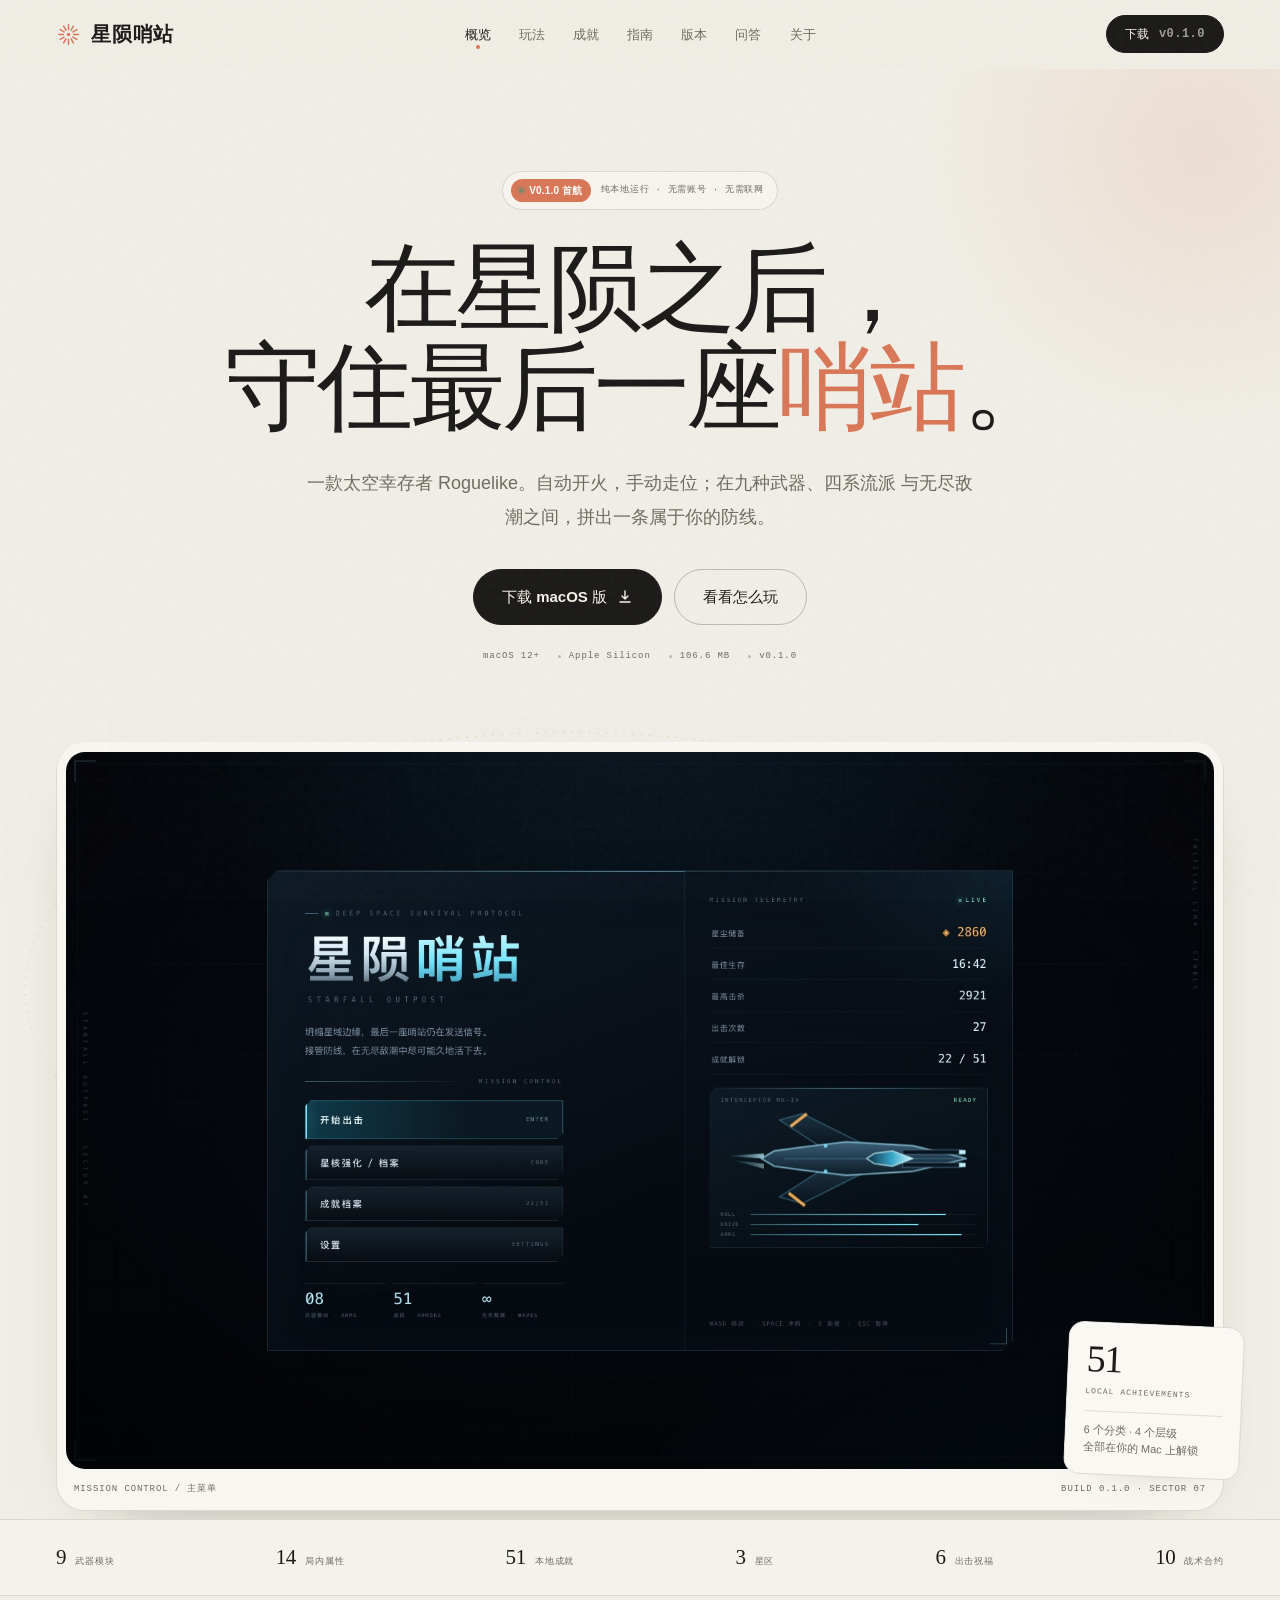
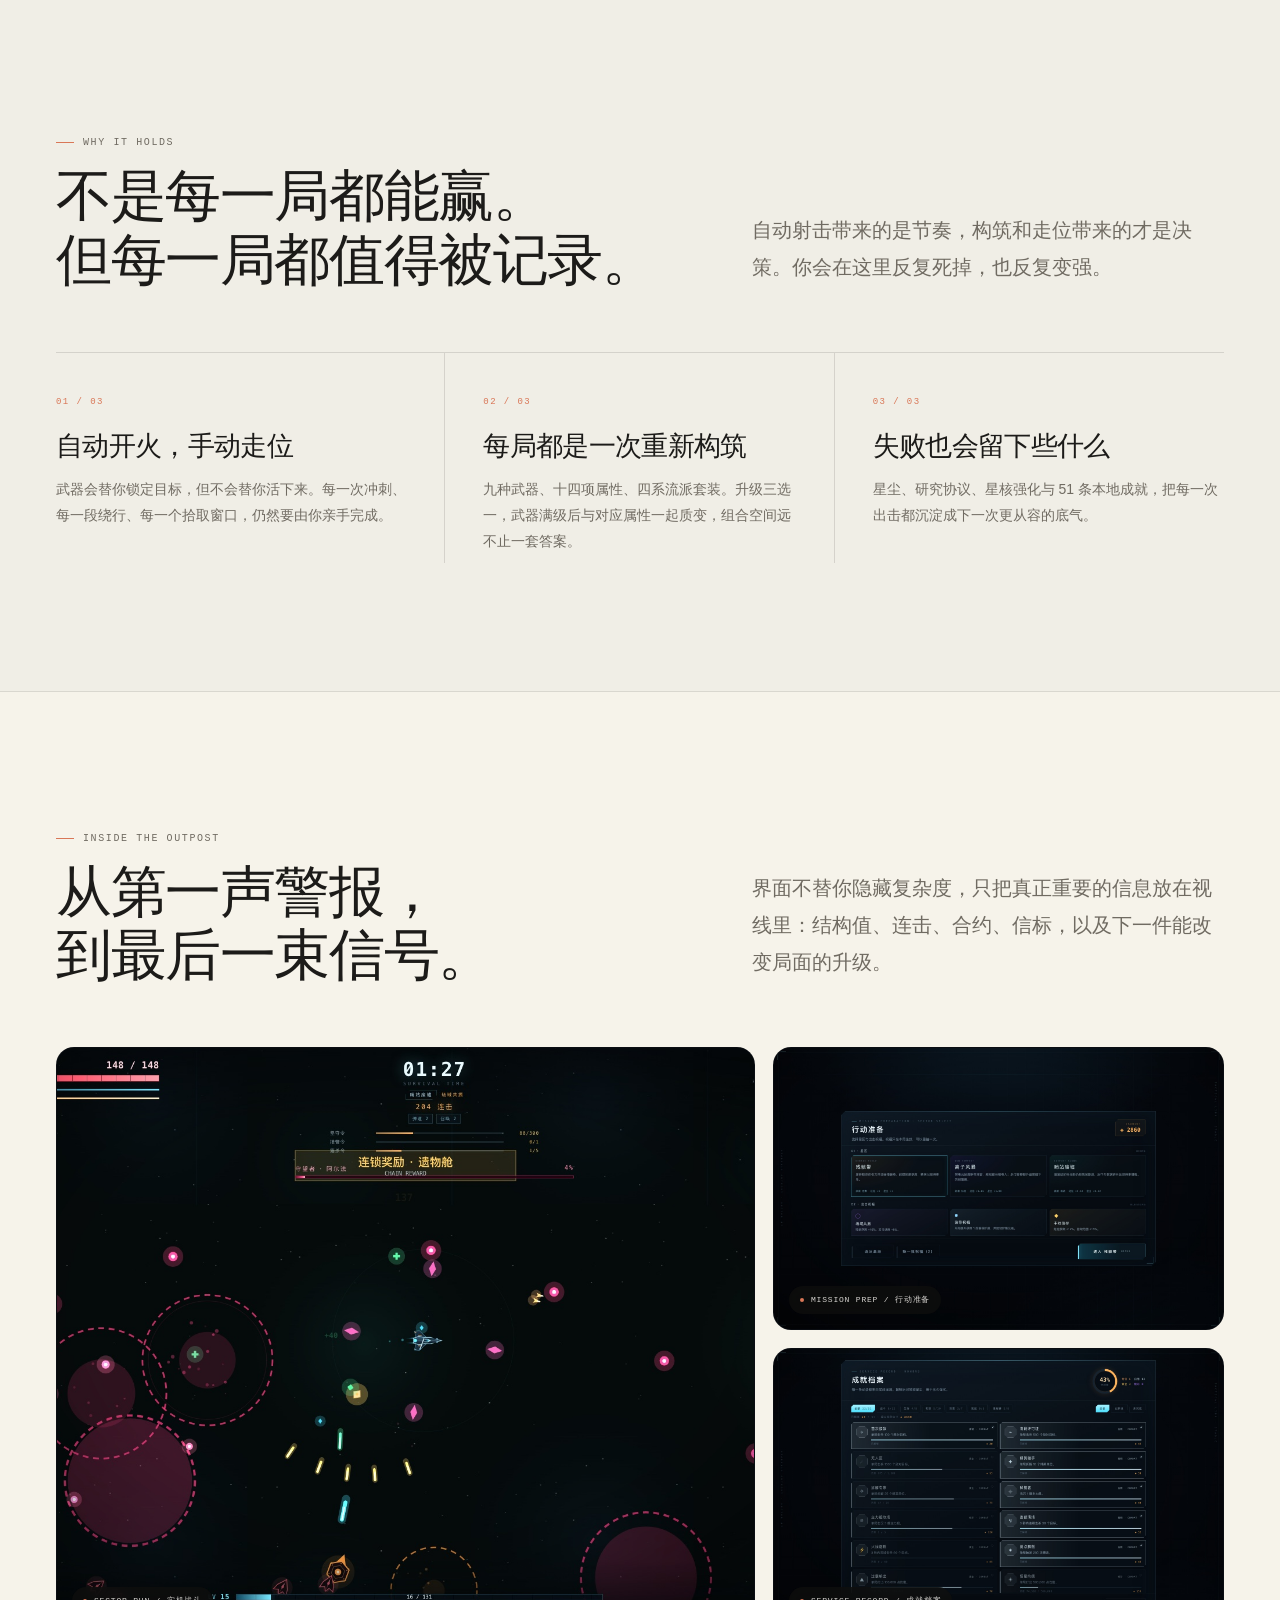
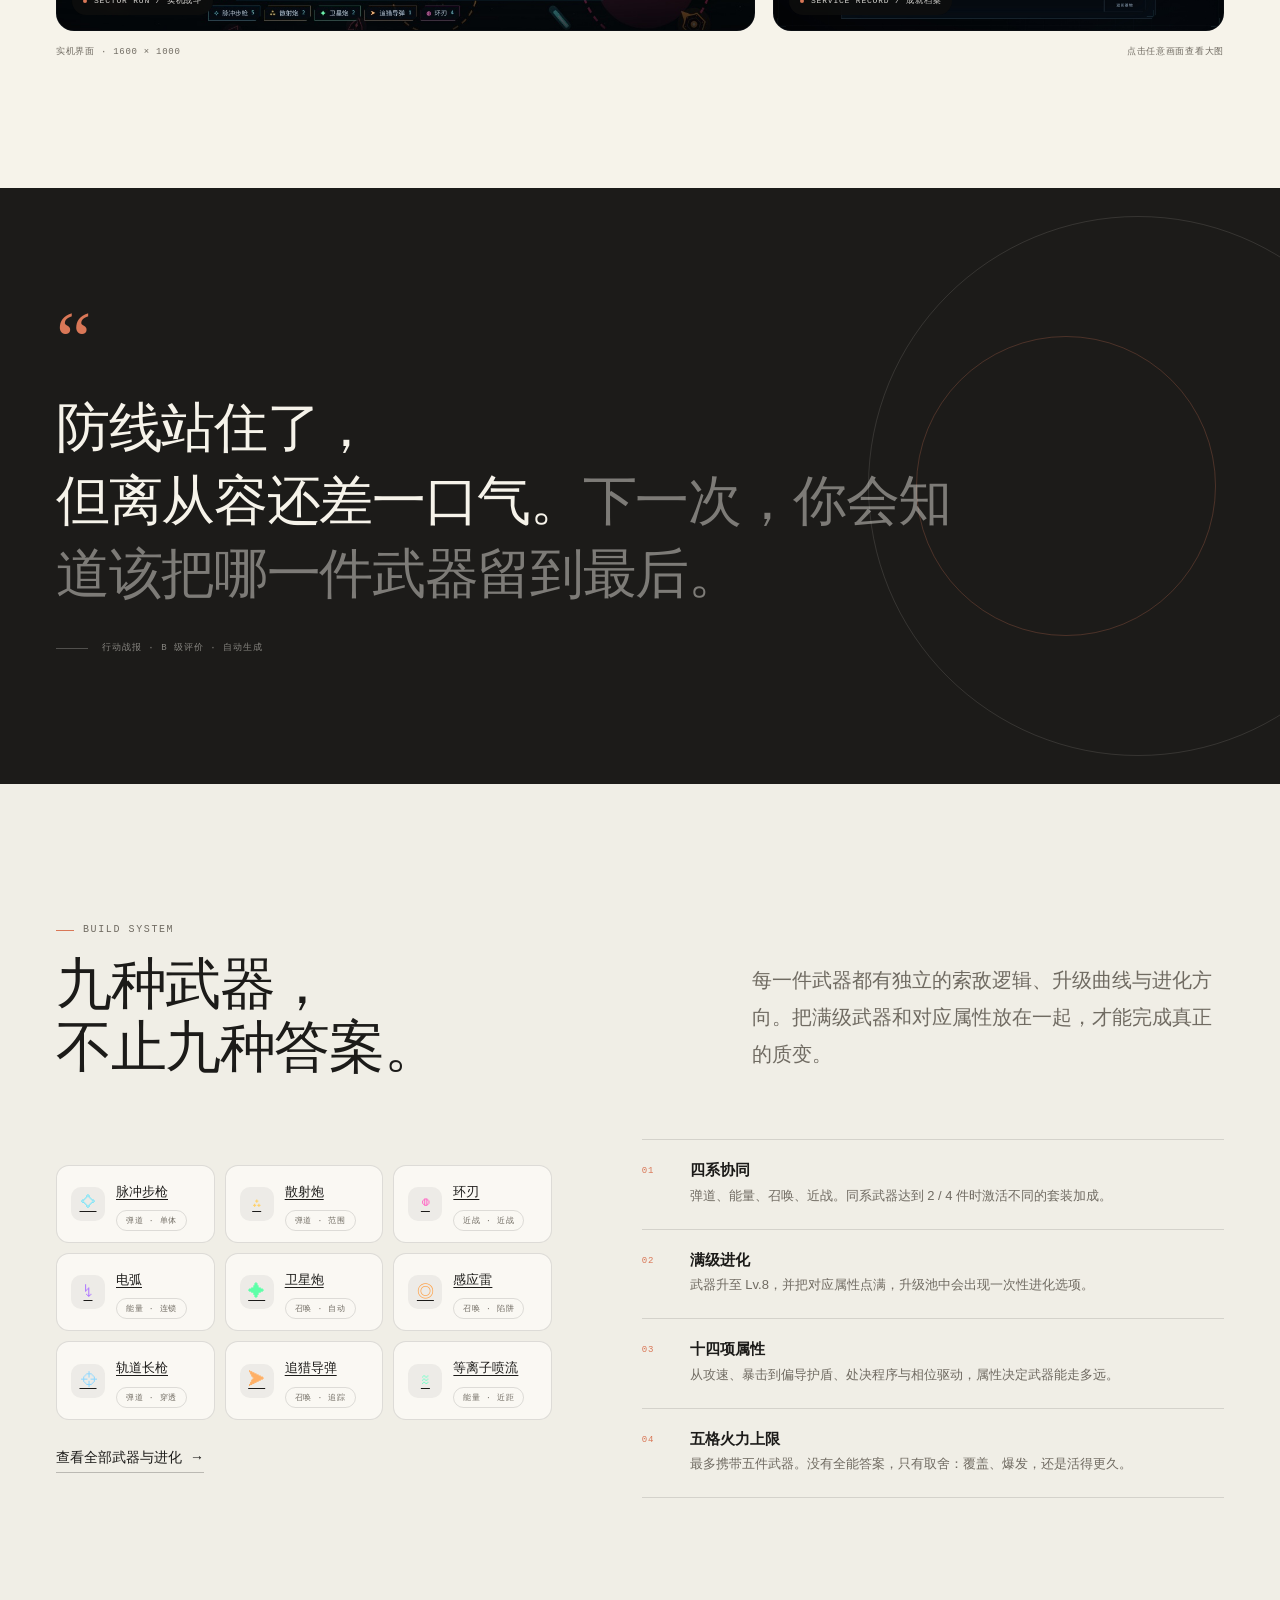
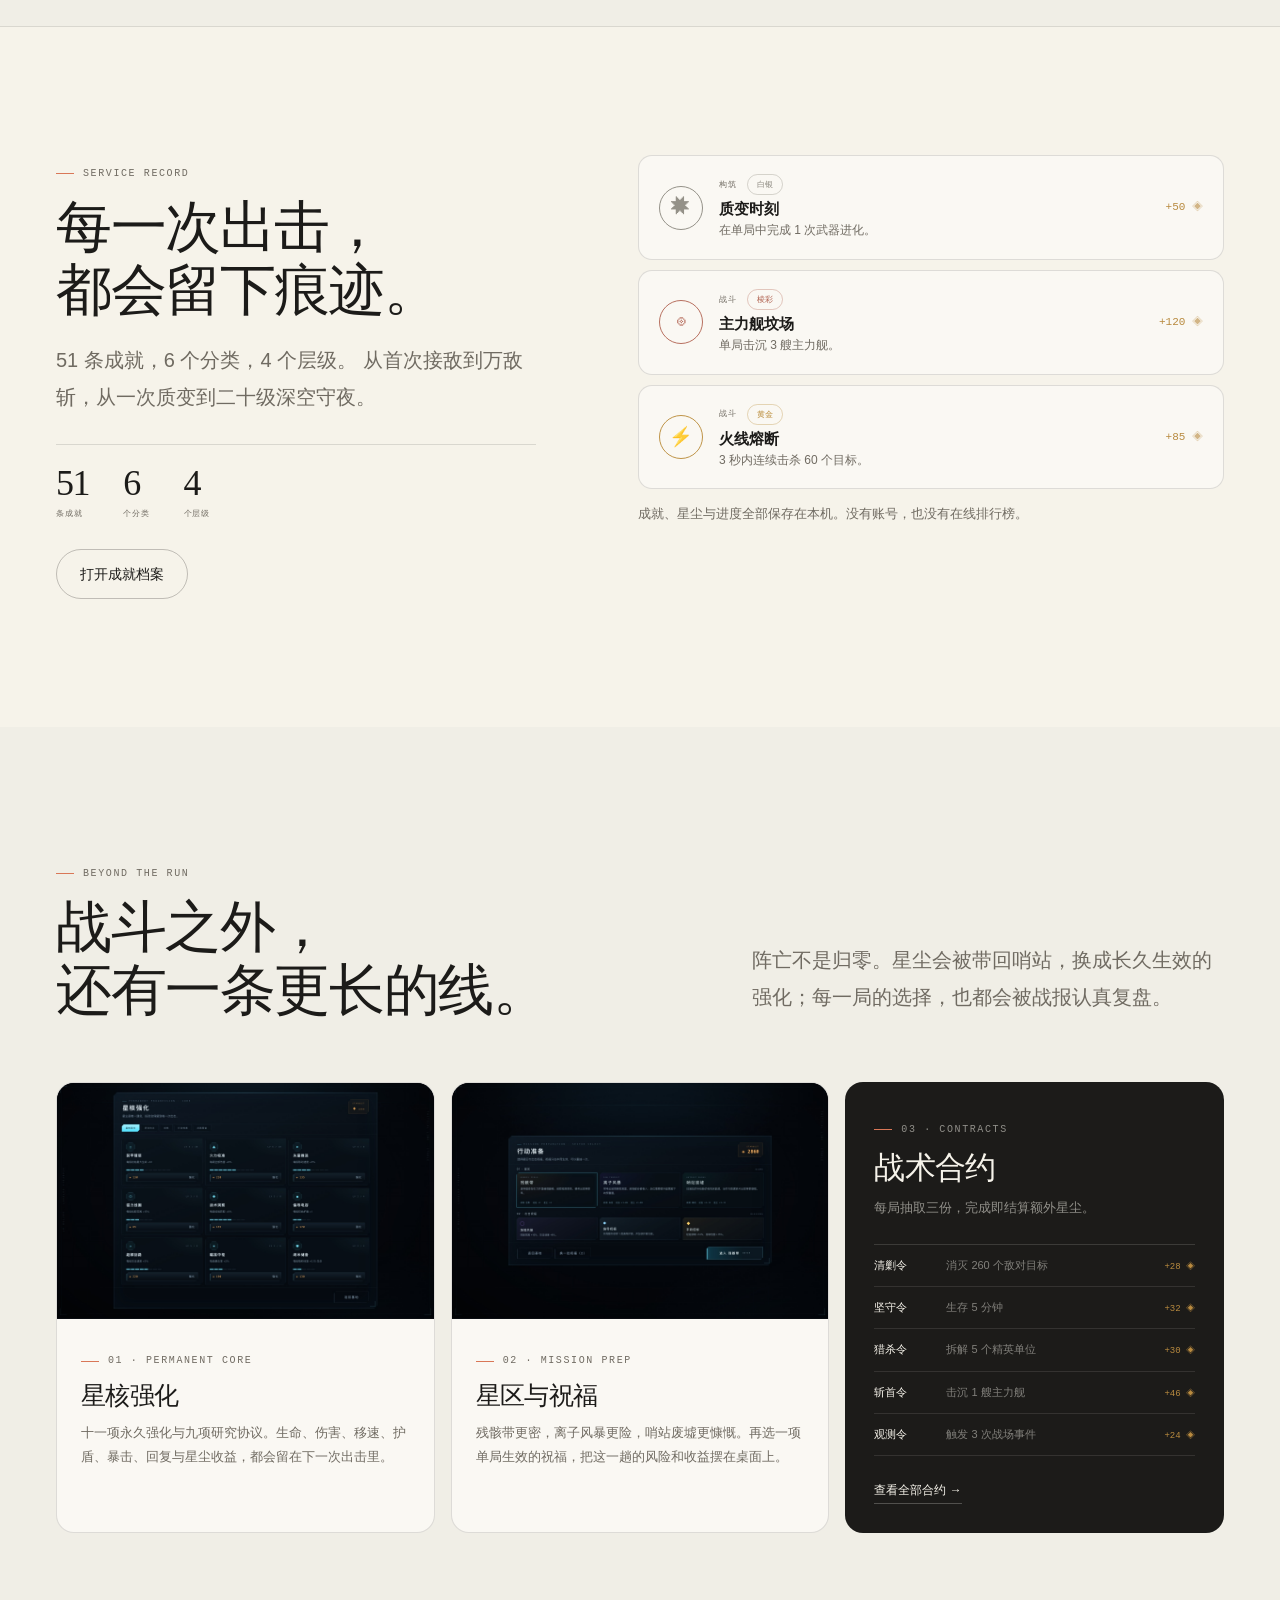
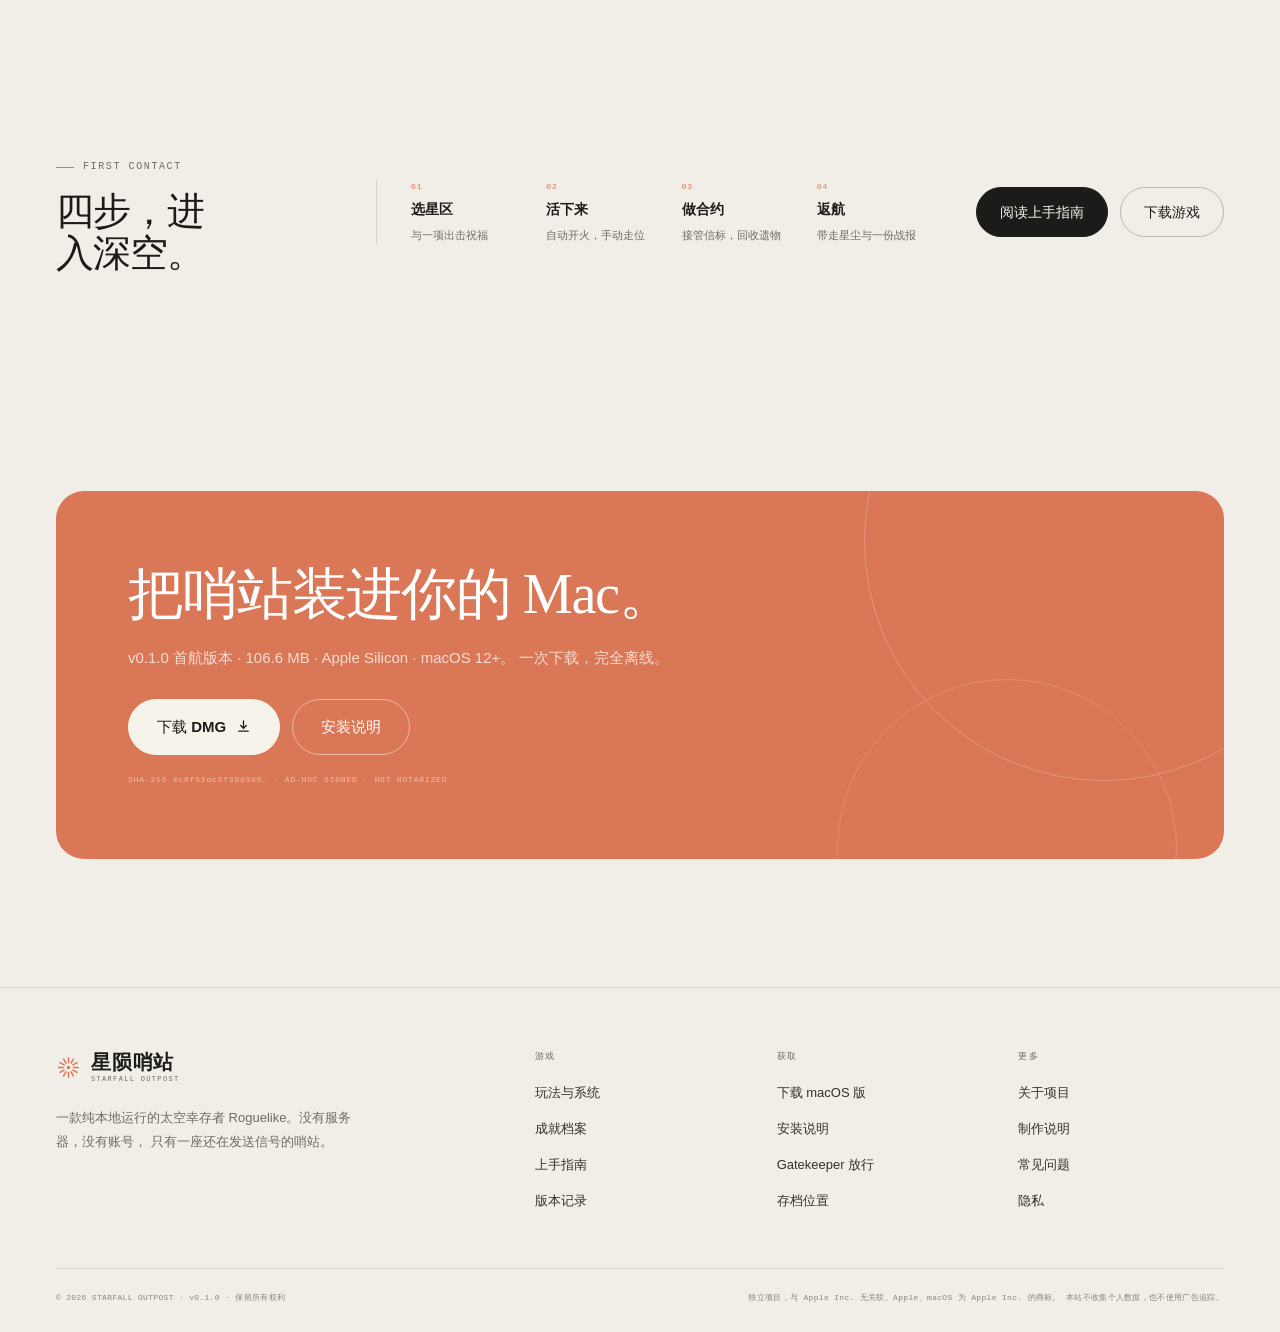
==== index.html @ a17a9070 "Deploy STARFALL OUTPOST site v0.1.0" ====
<!DOCTYPE html><html lang="zh-CN"> <head><meta charset="UTF-8"><meta name="viewport" content="width=device-width, initial-scale=1.0"><meta name="color-scheme" content="light"><meta name="theme-color" content="#f0eee6"><title>星陨哨站 · STARFALL OUTPOST</title><meta name="description" content="《星陨哨站》是一款纯本地运行的太空幸存者 Roguelike。自动开火、手动走位，在九种武器、四系流派与无尽敌潮之间，拼出一条属于你的防线。"><link rel="canonical" href="https://luckbubby2014.github.io/"><link rel="icon" type="image/svg+xml" href="/favicon.svg"><link rel="apple-touch-icon" href="/images/app-icon.png"><meta property="og:type" content="website"><meta property="og:site_name" content="星陨哨站"><meta property="og:locale" content="zh_CN"><meta property="og:title" content="星陨哨站 · STARFALL OUTPOST"><meta property="og:description" content="《星陨哨站》是一款纯本地运行的太空幸存者 Roguelike。自动开火、手动走位，在九种武器、四系流派与无尽敌潮之间，拼出一条属于你的防线。"><meta property="og:url" content="https://luckbubby2014.github.io/"><meta property="og:image" content="https://luckbubby2014.github.io/images/og.png"><meta property="og:image:width" content="1200"><meta property="og:image:height" content="630"><meta name="twitter:card" content="summary_large_image"><meta name="twitter:title" content="星陨哨站 · STARFALL OUTPOST"><meta name="twitter:description" content="《星陨哨站》是一款纯本地运行的太空幸存者 Roguelike。自动开火、手动走位，在九种武器、四系流派与无尽敌潮之间，拼出一条属于你的防线。"><meta name="twitter:image" content="https://luckbubby2014.github.io/images/og.png"><script type="application/ld+json">{"@context":"https://schema.org","@type":"VideoGame","name":"星陨哨站","alternateName":"STARFALL OUTPOST","description":"《星陨哨站》是一款纯本地运行的太空幸存者 Roguelike。自动开火、手动走位，在九种武器、四系流派与无尽敌潮之间，拼出一条属于你的防线。","genre":["Roguelike","Survivors-like","Shooter"],"gamePlatform":"macOS","operatingSystem":"macOS 12+","applicationCategory":"GameApplication","softwareVersion":"0.1.0","inLanguage":"zh-CN","offers":{"@type":"Offer","price":"0","priceCurrency":"CNY"},"publisher":{"@type":"Organization","name":"STARFALL OUTPOST"}}</script><link rel="stylesheet" href="/_astro/about.CJ0Wlrjl.css">
<link rel="stylesheet" href="/_astro/index.fDnCKFnm.css"></head> <body class> <a class="skip-link" href="#main">跳到主要内容</a> <header class="site-header" id="site-header"> <div class="wrap header-inner"> <a class="brand " href="/" aria-label="星陨哨站 · 首页"> <svg class="brand-mark" width="22" height="22" viewBox="0 0 32 32" fill="none" aria-hidden="true"> <g stroke="currentColor" stroke-width="1.9" stroke-linecap="round"> <line x1="16" y1="3.5" x2="16" y2="9.5" transform="rotate(0 16 16)"></line><line x1="16" y1="3.5" x2="16" y2="9.5" transform="rotate(30 16 16)"></line><line x1="16" y1="3.5" x2="16" y2="9.5" transform="rotate(60 16 16)"></line><line x1="16" y1="3.5" x2="16" y2="9.5" transform="rotate(90 16 16)"></line><line x1="16" y1="3.5" x2="16" y2="9.5" transform="rotate(120 16 16)"></line><line x1="16" y1="3.5" x2="16" y2="9.5" transform="rotate(150 16 16)"></line><line x1="16" y1="3.5" x2="16" y2="9.5" transform="rotate(180 16 16)"></line><line x1="16" y1="3.5" x2="16" y2="9.5" transform="rotate(210 16 16)"></line><line x1="16" y1="3.5" x2="16" y2="9.5" transform="rotate(240 16 16)"></line><line x1="16" y1="3.5" x2="16" y2="9.5" transform="rotate(270 16 16)"></line><line x1="16" y1="3.5" x2="16" y2="9.5" transform="rotate(300 16 16)"></line><line x1="16" y1="3.5" x2="16" y2="9.5" transform="rotate(330 16 16)"></line> </g> <circle cx="16" cy="16" r="2.2" fill="currentColor"></circle> </svg> <span class="brand-word"> <span class="brand-cn">星陨哨站</span>  </span> </a> <nav class="site-nav" aria-label="主导航"> <a href="/" aria-current="page"> 概览 </a><a href="/features"> 玩法 </a><a href="/achievements"> 成就 </a><a href="/guide"> 指南 </a><a href="/changelog"> 版本 </a><a href="/faq"> 问答 </a><a href="/about"> 关于 </a> </nav> <div class="header-actions"> <a class="btn btn--sm" href="/download">
下载 <span class="mono" style="opacity:.6">v0.1.0</span> </a> <button class="nav-toggle" type="button" aria-expanded="false" aria-controls="mobile-nav" aria-label="打开菜单"> <span></span> </button> </div> </div> </header> <div class="mobile-nav" id="mobile-nav"> <a href="/" aria-current="page"> 概览 <span>01</span> </a><a href="/features"> 玩法 <span>02</span> </a><a href="/achievements"> 成就 <span>03</span> </a><a href="/guide"> 指南 <span>04</span> </a><a href="/changelog"> 版本 <span>05</span> </a><a href="/faq"> 问答 <span>06</span> </a><a href="/about"> 关于 <span>07</span> </a><a href="/download"> 下载 <span>08</span> </a> <a class="btn" href="/download">下载 macOS 版 · 106.6 MB</a> </div> <main id="main">  <section class="hero" data-astro-cid-j7pv25f6> <div class="wrap" data-astro-cid-j7pv25f6> <div class="hero-copy" data-astro-cid-j7pv25f6> <div class="hero-badge" data-astro-cid-j7pv25f6> <span class="pill" data-astro-cid-j7pv25f6><span class="dot" data-astro-cid-j7pv25f6></span>V0.1.0 首航</span> <span data-astro-cid-j7pv25f6>纯本地运行 · 无需账号 · 无需联网</span> </div> <h1 data-astro-cid-j7pv25f6> <span class="line" data-astro-cid-j7pv25f6>在星陨之后，</span> <span class="line" data-astro-cid-j7pv25f6>守住最后一座<em data-astro-cid-j7pv25f6>哨站</em>。</span> </h1> <p class="hero-sub" data-astro-cid-j7pv25f6>
一款太空幸存者 Roguelike。自动开火，手动走位；在九种武器、四系流派
          与无尽敌潮之间，拼出一条属于你的防线。
</p> <div class="hero-actions" data-astro-cid-j7pv25f6> <a class="btn btn--lg" href="https://github.com/luckbubby2014/luckbubby2014.github.io/releases/download/v0.1.0/starfall-outpost-0.1.0-arm64.dmg" download="星陨哨站-0.1.0-arm64.dmg" data-astro-cid-j7pv25f6>
下载 macOS 版
<svg width="16" height="16" viewBox="0 0 16 16" fill="none" aria-hidden="true" data-astro-cid-j7pv25f6> <path d="M8 2v8m0 0 3-3m-3 3L5 7M3 13h10" stroke="currentColor" stroke-width="1.4" stroke-linecap="round" stroke-linejoin="round" data-astro-cid-j7pv25f6></path> </svg> </a> <a class="btn btn--ghost btn--lg" href="/features" data-astro-cid-j7pv25f6>看看怎么玩</a> </div> <div class="hero-meta" data-astro-cid-j7pv25f6> <span data-astro-cid-j7pv25f6>macOS 12+</span> <span data-astro-cid-j7pv25f6>Apple Silicon</span> <span data-astro-cid-j7pv25f6>106.6 MB</span> <span data-astro-cid-j7pv25f6>v0.1.0</span> </div> </div> <div class="hero-visual" data-astro-cid-j7pv25f6> <svg class="hero-orbit" viewBox="0 0 1200 620" fill="none" aria-hidden="true" data-astro-cid-j7pv25f6> <ellipse cx="600" cy="310" rx="560" ry="265" stroke="currentColor" stroke-width="0.8" stroke-dasharray="2 7" data-astro-cid-j7pv25f6></ellipse> <ellipse cx="600" cy="310" rx="430" ry="195" stroke="currentColor" stroke-width="0.7" opacity=".65" data-astro-cid-j7pv25f6></ellipse> <circle cx="600" cy="310" r="3" fill="currentColor" data-astro-cid-j7pv25f6></circle> <circle cx="160" cy="310" r="4" fill="currentColor" data-astro-cid-j7pv25f6></circle> <circle cx="1025" cy="170" r="2.5" fill="currentColor" data-astro-cid-j7pv25f6></circle> </svg> <figure class="hero-shot" data-astro-cid-j7pv25f6> <img src="/images/menu.jpg" width="1600" height="1000" alt="《星陨哨站》主菜单：深空中的任务控制台、战舰与作战遥测" fetchpriority="high" data-astro-cid-j7pv25f6> <figcaption data-astro-cid-j7pv25f6> <span data-astro-cid-j7pv25f6>MISSION CONTROL / 主菜单</span> <span data-astro-cid-j7pv25f6>BUILD 0.1.0 · SECTOR 07</span> </figcaption> </figure> <aside class="hero-float" aria-label="成就统计" data-astro-cid-j7pv25f6> <div class="num" data-astro-cid-j7pv25f6>51</div> <div class="label" data-astro-cid-j7pv25f6>LOCAL ACHIEVEMENTS</div> <div class="rule" data-astro-cid-j7pv25f6></div> <div class="tiny" data-astro-cid-j7pv25f6>6 个分类 · 4 个层级<br data-astro-cid-j7pv25f6>全部在你的 Mac 上解锁</div> </aside> </div> </div> </section> <div class="ticker" aria-label="内容概览" data-astro-cid-j7pv25f6> <div class="wrap ticker-inner" data-astro-cid-j7pv25f6> <span class="ticker-item" data-astro-cid-j7pv25f6><b data-astro-cid-j7pv25f6>9</b> 武器模块</span> <span class="ticker-item" data-astro-cid-j7pv25f6><b data-astro-cid-j7pv25f6>14</b> 局内属性</span> <span class="ticker-item" data-astro-cid-j7pv25f6><b data-astro-cid-j7pv25f6>51</b> 本地成就</span> <span class="ticker-item" data-astro-cid-j7pv25f6><b data-astro-cid-j7pv25f6>3</b> 星区</span> <span class="ticker-item" data-astro-cid-j7pv25f6><b data-astro-cid-j7pv25f6>6</b> 出击祝福</span> <span class="ticker-item" data-astro-cid-j7pv25f6><b data-astro-cid-j7pv25f6>10</b> 战术合约</span> </div> </div> <section class="section" data-astro-cid-j7pv25f6> <div class="wrap" data-astro-cid-j7pv25f6> <div class="section-head"> <div> <div class="eyebrow">WHY IT HOLDS</div> <h2>不是每一局都能赢。<br />但每一局都值得被记录。</h2> </div> <p class="lede">自动射击带来的是节奏，构筑和走位带来的才是决策。你会在这里反复死掉，也反复变强。</p> </div> <div class="pillar-grid" data-reveal data-astro-cid-j7pv25f6> <article class="pillar" data-astro-cid-j7pv25f6> <span class="n" data-astro-cid-j7pv25f6>01 / 03</span> <h3 data-astro-cid-j7pv25f6>自动开火，手动走位</h3> <p data-astro-cid-j7pv25f6>武器会替你锁定目标，但不会替你活下来。每一次冲刺、每一段绕行、每一个拾取窗口，仍然要由你亲手完成。</p> </article><article class="pillar" data-astro-cid-j7pv25f6> <span class="n" data-astro-cid-j7pv25f6>02 / 03</span> <h3 data-astro-cid-j7pv25f6>每局都是一次重新构筑</h3> <p data-astro-cid-j7pv25f6>九种武器、十四项属性、四系流派套装。升级三选一，武器满级后与对应属性一起质变，组合空间远不止一套答案。</p> </article><article class="pillar" data-astro-cid-j7pv25f6> <span class="n" data-astro-cid-j7pv25f6>03 / 03</span> <h3 data-astro-cid-j7pv25f6>失败也会留下些什么</h3> <p data-astro-cid-j7pv25f6>星尘、研究协议、星核强化与 51 条本地成就，把每一次出击都沉淀成下一次更从容的底气。</p> </article> </div> </div> </section> <section class="section section--paper-warm section--line" data-astro-cid-j7pv25f6> <div class="wrap" data-astro-cid-j7pv25f6> <div class="section-head"> <div> <div class="eyebrow">INSIDE THE OUTPOST</div> <h2>从第一声警报，<br />到最后一束信号。</h2> </div> <p class="lede">界面不替你隐藏复杂度，只把真正重要的信息放在视线里：结构值、连击、合约、信标，以及下一件能改变局面的升级。</p> </div> <div class="media-grid" data-astro-cid-j7pv25f6> <figure class="shot shot--main" data-lightbox data-astro-cid-j7pv25f6> <img src="/images/gameplay.jpg" width="1600" height="1000" alt="战斗中：玩家舰船在哨站废墟中穿行，周围布满敌群、弹道与预警圈" loading="lazy" data-astro-cid-j7pv25f6> <figcaption data-astro-cid-j7pv25f6>SECTOR RUN / 实机战斗</figcaption> </figure> <figure class="shot shot--small" data-lightbox data-astro-cid-j7pv25f6> <img src="/images/prep.jpg" width="1600" height="1000" alt="行动准备界面：选择星区与出击祝福" loading="lazy" data-astro-cid-j7pv25f6> <figcaption data-astro-cid-j7pv25f6>MISSION PREP / 行动准备</figcaption> </figure> <figure class="shot shot--small" data-lightbox data-astro-cid-j7pv25f6> <img src="/images/achievements.jpg" width="1600" height="1000" alt="成就档案界面：分类、层级、完成度与解锁进度" loading="lazy" data-astro-cid-j7pv25f6> <figcaption data-astro-cid-j7pv25f6>SERVICE RECORD / 成就档案</figcaption> </figure> </div> <div class="caption-row" data-astro-cid-j7pv25f6> <span data-astro-cid-j7pv25f6>实机界面 · 1600 × 1000</span> <span data-astro-cid-j7pv25f6>点击任意画面查看大图</span> </div> </div> </section> <section class="section quote-section section--ink" data-astro-cid-j7pv25f6> <div class="wrap" data-astro-cid-j7pv25f6> <div class="quote-mark" aria-hidden="true" data-astro-cid-j7pv25f6>“</div> <blockquote class="pullquote" data-astro-cid-j7pv25f6>
防线站住了，<br data-astro-cid-j7pv25f6>
但离从容还差一口气。<span class="muted" data-astro-cid-j7pv25f6>下一次，你会知道该把哪一件武器留到最后。</span> </blockquote> <div class="quote-source" data-astro-cid-j7pv25f6>行动战报 · B 级评价 · 自动生成</div> </div> </section> <section class="section" data-astro-cid-j7pv25f6> <div class="wrap" data-astro-cid-j7pv25f6> <div class="section-head"> <div> <div class="eyebrow">BUILD SYSTEM</div> <h2>九种武器，<br />不止九种答案。</h2> </div> <p class="lede">每一件武器都有独立的索敌逻辑、升级曲线与进化方向。把满级武器和对应属性放在一起，才能完成真正的质变。</p> </div> <div class="split" data-astro-cid-j7pv25f6> <div data-astro-cid-j7pv25f6> <div class="weapon-ribbon" data-reveal data-astro-cid-j7pv25f6> <a class="weapon-pill" href="/features#weapons" data-astro-cid-j7pv25f6> <span class="icon" style="color:#4de2ff" data-astro-cid-j7pv25f6>⟡</span> <span data-astro-cid-j7pv25f6> <span class="name" data-astro-cid-j7pv25f6>脉冲步枪</span><br data-astro-cid-j7pv25f6> <span class="tag" data-astro-cid-j7pv25f6>弹道 · 单体</span> </span> </a><a class="weapon-pill" href="/features#weapons" data-astro-cid-j7pv25f6> <span class="icon" style="color:#ffd166" data-astro-cid-j7pv25f6>⁂</span> <span data-astro-cid-j7pv25f6> <span class="name" data-astro-cid-j7pv25f6>散射炮</span><br data-astro-cid-j7pv25f6> <span class="tag" data-astro-cid-j7pv25f6>弹道 · 范围</span> </span> </a><a class="weapon-pill" href="/features#weapons" data-astro-cid-j7pv25f6> <span class="icon" style="color:#ff6ec7" data-astro-cid-j7pv25f6>◍</span> <span data-astro-cid-j7pv25f6> <span class="name" data-astro-cid-j7pv25f6>环刃</span><br data-astro-cid-j7pv25f6> <span class="tag" data-astro-cid-j7pv25f6>近战 · 近战</span> </span> </a><a class="weapon-pill" href="/features#weapons" data-astro-cid-j7pv25f6> <span class="icon" style="color:#b07cff" data-astro-cid-j7pv25f6>↯</span> <span data-astro-cid-j7pv25f6> <span class="name" data-astro-cid-j7pv25f6>电弧</span><br data-astro-cid-j7pv25f6> <span class="tag" data-astro-cid-j7pv25f6>能量 · 连锁</span> </span> </a><a class="weapon-pill" href="/features#weapons" data-astro-cid-j7pv25f6> <span class="icon" style="color:#5dffa8" data-astro-cid-j7pv25f6>✦</span> <span data-astro-cid-j7pv25f6> <span class="name" data-astro-cid-j7pv25f6>卫星炮</span><br data-astro-cid-j7pv25f6> <span class="tag" data-astro-cid-j7pv25f6>召唤 · 自动</span> </span> </a><a class="weapon-pill" href="/features#weapons" data-astro-cid-j7pv25f6> <span class="icon" style="color:#ff9f43" data-astro-cid-j7pv25f6>◎</span> <span data-astro-cid-j7pv25f6> <span class="name" data-astro-cid-j7pv25f6>感应雷</span><br data-astro-cid-j7pv25f6> <span class="tag" data-astro-cid-j7pv25f6>召唤 · 陷阱</span> </span> </a><a class="weapon-pill" href="/features#weapons" data-astro-cid-j7pv25f6> <span class="icon" style="color:#8fd8ff" data-astro-cid-j7pv25f6>⌖</span> <span data-astro-cid-j7pv25f6> <span class="name" data-astro-cid-j7pv25f6>轨道长枪</span><br data-astro-cid-j7pv25f6> <span class="tag" data-astro-cid-j7pv25f6>弹道 · 穿透</span> </span> </a><a class="weapon-pill" href="/features#weapons" data-astro-cid-j7pv25f6> <span class="icon" style="color:#ffb066" data-astro-cid-j7pv25f6>➤</span> <span data-astro-cid-j7pv25f6> <span class="name" data-astro-cid-j7pv25f6>追猎导弹</span><br data-astro-cid-j7pv25f6> <span class="tag" data-astro-cid-j7pv25f6>召唤 · 追踪</span> </span> </a><a class="weapon-pill" href="/features#weapons" data-astro-cid-j7pv25f6> <span class="icon" style="color:#7cffcb" data-astro-cid-j7pv25f6>≋</span> <span data-astro-cid-j7pv25f6> <span class="name" data-astro-cid-j7pv25f6>等离子喷流</span><br data-astro-cid-j7pv25f6> <span class="tag" data-astro-cid-j7pv25f6>能量 · 近距</span> </span> </a> </div> <div class="btn-row" style="margin-top:26px" data-astro-cid-j7pv25f6> <a class="text-link" href="/features#weapons" data-astro-cid-j7pv25f6>
查看全部武器与进化
<span class="arrow" data-astro-cid-j7pv25f6>→</span> </a> </div> </div> <div data-astro-cid-j7pv25f6> <ul class="feature-list" data-astro-cid-j7pv25f6> <li data-astro-cid-j7pv25f6> <span class="num" data-astro-cid-j7pv25f6>01</span> <div data-astro-cid-j7pv25f6> <h3 data-astro-cid-j7pv25f6>四系协同</h3> <p data-astro-cid-j7pv25f6>弹道、能量、召唤、近战。同系武器达到 2 / 4 件时激活不同的套装加成。</p> </div> </li> <li data-astro-cid-j7pv25f6> <span class="num" data-astro-cid-j7pv25f6>02</span> <div data-astro-cid-j7pv25f6> <h3 data-astro-cid-j7pv25f6>满级进化</h3> <p data-astro-cid-j7pv25f6>武器升至 Lv.8，并把对应属性点满，升级池中会出现一次性进化选项。</p> </div> </li> <li data-astro-cid-j7pv25f6> <span class="num" data-astro-cid-j7pv25f6>03</span> <div data-astro-cid-j7pv25f6> <h3 data-astro-cid-j7pv25f6>十四项属性</h3> <p data-astro-cid-j7pv25f6>从攻速、暴击到偏导护盾、处决程序与相位驱动，属性决定武器能走多远。</p> </div> </li> <li data-astro-cid-j7pv25f6> <span class="num" data-astro-cid-j7pv25f6>04</span> <div data-astro-cid-j7pv25f6> <h3 data-astro-cid-j7pv25f6>五格火力上限</h3> <p data-astro-cid-j7pv25f6>最多携带五件武器。没有全能答案，只有取舍：覆盖、爆发，还是活得更久。</p> </div> </li> </ul> </div> </div> </div> </section> <section class="section section--paper-warm section--line" data-astro-cid-j7pv25f6> <div class="wrap" data-astro-cid-j7pv25f6> <div class="achievement-layout" data-astro-cid-j7pv25f6> <div data-reveal data-astro-cid-j7pv25f6> <div class="eyebrow" data-astro-cid-j7pv25f6>SERVICE RECORD</div> <h2 style="margin-top:14px" data-astro-cid-j7pv25f6>每一次出击，<br data-astro-cid-j7pv25f6>都会留下痕迹。</h2> <p class="lede" style="margin-top:20px" data-astro-cid-j7pv25f6> 51 条成就，6 个分类，4 个层级。
            从首次接敌到万敌斩，从一次质变到二十级深空守夜。
</p> <div class="ach-count-row" data-astro-cid-j7pv25f6> <div data-astro-cid-j7pv25f6><b data-astro-cid-j7pv25f6>51</b><span data-astro-cid-j7pv25f6>条成就</span></div> <div data-astro-cid-j7pv25f6><b data-astro-cid-j7pv25f6>6</b><span data-astro-cid-j7pv25f6>个分类</span></div> <div data-astro-cid-j7pv25f6><b data-astro-cid-j7pv25f6>4</b><span data-astro-cid-j7pv25f6>个层级</span></div> </div> <div class="btn-row" style="margin-top:28px" data-astro-cid-j7pv25f6> <a class="btn btn--ghost" href="/achievements" data-astro-cid-j7pv25f6>打开成就档案</a> </div> </div> <div class="ach-spotlight" data-reveal data-astro-cid-j7pv25f6> <article class="ach-mini" data-astro-cid-j7pv25f6> <div class="ach-mini-icon" style="color:#89867d" data-astro-cid-j7pv25f6>✸</div> <div class="ach-mini-body" data-astro-cid-j7pv25f6> <div class="ach-mini-top" data-astro-cid-j7pv25f6> <span class="mono" data-astro-cid-j7pv25f6>构筑</span> <span class="tag" style="color:#89867d;border-color:#89867d55" data-astro-cid-j7pv25f6> 白银 </span> </div> <h3 data-astro-cid-j7pv25f6>质变时刻</h3> <p data-astro-cid-j7pv25f6>在单局中完成 1 次武器进化。</p> </div> <div class="ach-mini-reward" data-astro-cid-j7pv25f6>+50 <span data-astro-cid-j7pv25f6>◈</span></div> </article><article class="ach-mini" data-astro-cid-j7pv25f6> <div class="ach-mini-icon" style="color:#b0614f" data-astro-cid-j7pv25f6>⌾</div> <div class="ach-mini-body" data-astro-cid-j7pv25f6> <div class="ach-mini-top" data-astro-cid-j7pv25f6> <span class="mono" data-astro-cid-j7pv25f6>战斗</span> <span class="tag" style="color:#b0614f;border-color:#b0614f55" data-astro-cid-j7pv25f6> 棱彩 </span> </div> <h3 data-astro-cid-j7pv25f6>主力舰坟场</h3> <p data-astro-cid-j7pv25f6>单局击沉 3 艘主力舰。</p> </div> <div class="ach-mini-reward" data-astro-cid-j7pv25f6>+120 <span data-astro-cid-j7pv25f6>◈</span></div> </article><article class="ach-mini" data-astro-cid-j7pv25f6> <div class="ach-mini-icon" style="color:#b88935" data-astro-cid-j7pv25f6>⚡</div> <div class="ach-mini-body" data-astro-cid-j7pv25f6> <div class="ach-mini-top" data-astro-cid-j7pv25f6> <span class="mono" data-astro-cid-j7pv25f6>战斗</span> <span class="tag" style="color:#b88935;border-color:#b8893555" data-astro-cid-j7pv25f6> 黄金 </span> </div> <h3 data-astro-cid-j7pv25f6>火线熔断</h3> <p data-astro-cid-j7pv25f6>3 秒内连续击杀 60 个目标。</p> </div> <div class="ach-mini-reward" data-astro-cid-j7pv25f6>+85 <span data-astro-cid-j7pv25f6>◈</span></div> </article> <p class="small" style="margin-top:4px" data-astro-cid-j7pv25f6>
成就、星尘与进度全部保存在本机。没有账号，也没有在线排行榜。
</p> </div> </div> </div> </section> <section class="section" data-astro-cid-j7pv25f6> <div class="wrap" data-astro-cid-j7pv25f6> <div class="section-head"> <div> <div class="eyebrow">BEYOND THE RUN</div> <h2>战斗之外，<br />还有一条更长的线。</h2> </div> <p class="lede">阵亡不是归零。星尘会被带回哨站，换成长久生效的强化；每一局的选择，也都会被战报认真复盘。</p> </div> <div class="beyond-grid" data-astro-cid-j7pv25f6> <article class="beyond-card" data-astro-cid-j7pv25f6> <figure data-lightbox data-astro-cid-j7pv25f6> <img src="/images/meta.jpg" width="1600" height="1000" alt="星核强化界面：使用星尘升级永久属性" loading="lazy" data-astro-cid-j7pv25f6> </figure> <div class="beyond-body" data-astro-cid-j7pv25f6> <span class="eyebrow" data-astro-cid-j7pv25f6>01 · PERMANENT CORE</span> <h3 data-astro-cid-j7pv25f6>星核强化</h3> <p data-astro-cid-j7pv25f6>十一项永久强化与九项研究协议。生命、伤害、移速、护盾、暴击、回复与星尘收益，都会留在下一次出击里。</p> </div> </article> <article class="beyond-card" data-astro-cid-j7pv25f6> <figure data-lightbox data-astro-cid-j7pv25f6> <img src="/images/prep.jpg" width="1600" height="1000" alt="行动准备：三种星区与三种出击祝福" loading="lazy" data-astro-cid-j7pv25f6> </figure> <div class="beyond-body" data-astro-cid-j7pv25f6> <span class="eyebrow" data-astro-cid-j7pv25f6>02 · MISSION PREP</span> <h3 data-astro-cid-j7pv25f6>星区与祝福</h3> <p data-astro-cid-j7pv25f6>残骸带更密，离子风暴更险，哨站废墟更慷慨。再选一项单局生效的祝福，把这一趟的风险和收益摆在桌面上。</p> </div> </article> <article class="beyond-card beyond-card--ink" data-astro-cid-j7pv25f6> <div class="contract-head" data-astro-cid-j7pv25f6> <span class="eyebrow" style="color:rgba(240,238,230,.55)" data-astro-cid-j7pv25f6>03 · CONTRACTS</span> <h3 data-astro-cid-j7pv25f6>战术合约</h3> <p data-astro-cid-j7pv25f6>每局抽取三份，完成即结算额外星尘。</p> </div> <ul class="contract-mini" data-astro-cid-j7pv25f6> <li data-astro-cid-j7pv25f6> <span data-astro-cid-j7pv25f6>清剿令</span> <span class="contract-desc" data-astro-cid-j7pv25f6>消灭 260 个敌对目标</span> <b data-astro-cid-j7pv25f6>+28 ◈</b> </li><li data-astro-cid-j7pv25f6> <span data-astro-cid-j7pv25f6>坚守令</span> <span class="contract-desc" data-astro-cid-j7pv25f6>生存 5 分钟</span> <b data-astro-cid-j7pv25f6>+32 ◈</b> </li><li data-astro-cid-j7pv25f6> <span data-astro-cid-j7pv25f6>猎杀令</span> <span class="contract-desc" data-astro-cid-j7pv25f6>拆解 5 个精英单位</span> <b data-astro-cid-j7pv25f6>+30 ◈</b> </li><li data-astro-cid-j7pv25f6> <span data-astro-cid-j7pv25f6>斩首令</span> <span class="contract-desc" data-astro-cid-j7pv25f6>击沉 1 艘主力舰</span> <b data-astro-cid-j7pv25f6>+46 ◈</b> </li><li data-astro-cid-j7pv25f6> <span data-astro-cid-j7pv25f6>观测令</span> <span class="contract-desc" data-astro-cid-j7pv25f6>触发 3 次战场事件</span> <b data-astro-cid-j7pv25f6>+24 ◈</b> </li> </ul> <a class="text-link" href="/features#contracts" style="border-color:rgba(240,238,230,.25)" data-astro-cid-j7pv25f6>查看全部合约 →</a> </article> </div> </div> </section> <section class="section section--tight" data-astro-cid-j7pv25f6> <div class="wrap" data-astro-cid-j7pv25f6> <div class="first-run" data-reveal data-astro-cid-j7pv25f6> <div data-astro-cid-j7pv25f6> <div class="eyebrow" data-astro-cid-j7pv25f6>FIRST CONTACT</div> <h2 style="margin-top:14px" data-astro-cid-j7pv25f6>四步，进入深空。</h2> </div> <ol class="steps" data-astro-cid-j7pv25f6> <li data-astro-cid-j7pv25f6><span data-astro-cid-j7pv25f6>01</span><b data-astro-cid-j7pv25f6>选星区</b><em data-astro-cid-j7pv25f6>与一项出击祝福</em></li> <li data-astro-cid-j7pv25f6><span data-astro-cid-j7pv25f6>02</span><b data-astro-cid-j7pv25f6>活下来</b><em data-astro-cid-j7pv25f6>自动开火，手动走位</em></li> <li data-astro-cid-j7pv25f6><span data-astro-cid-j7pv25f6>03</span><b data-astro-cid-j7pv25f6>做合约</b><em data-astro-cid-j7pv25f6>接管信标，回收遗物</em></li> <li data-astro-cid-j7pv25f6><span data-astro-cid-j7pv25f6>04</span><b data-astro-cid-j7pv25f6>返航</b><em data-astro-cid-j7pv25f6>带走星尘与一份战报</em></li> </ol> <div class="btn-row" data-astro-cid-j7pv25f6> <a class="btn" href="/guide" data-astro-cid-j7pv25f6>阅读上手指南</a> <a class="btn btn--ghost" href="/download" data-astro-cid-j7pv25f6>下载游戏</a> </div> </div> </div> </section> <section class="section"> <div class="wrap"> <div class="cta-band" data-reveal> <h2>把哨站装进你的 Mac。</h2> <p>
v0.1.0 首航版本 · 106.6 MB · Apple Silicon · macOS 12+。
        一次下载，完全离线。
</p> <div class="btn-row"> <a class="btn btn--light btn--lg" href="https://github.com/luckbubby2014/luckbubby2014.github.io/releases/download/v0.1.0/starfall-outpost-0.1.0-arm64.dmg" download="星陨哨站-0.1.0-arm64.dmg">
下载 DMG
<svg width="15" height="15" viewBox="0 0 16 16" fill="none" aria-hidden="true"> <path d="M8 2v8m0 0 3-3m-3 3L5 7M3 13h10" stroke="currentColor" stroke-width="1.4" stroke-linecap="round" stroke-linejoin="round"></path> </svg> </a> <a class="btn btn--ghost btn--lg" href="/download" style="--btn-fg:#fff;--btn-border:rgba(255,255,255,.45)">
安装说明
</a> </div> <div class="cta-meta">
SHA-256 4c6f51dc3f38d386… · AD-HOC SIGNED · NOT NOTARIZED
</div> </div> </div> </section>   </main> <footer class="site-footer"> <div class="wrap"> <div class="footer-top"> <div class="footer-brand"> <a class="brand " href="/" aria-label="星陨哨站 · 首页"> <svg class="brand-mark" width="26" height="26" viewBox="0 0 32 32" fill="none" aria-hidden="true"> <g stroke="currentColor" stroke-width="1.9" stroke-linecap="round"> <line x1="16" y1="3.5" x2="16" y2="9.5" transform="rotate(0 16 16)"></line><line x1="16" y1="3.5" x2="16" y2="9.5" transform="rotate(30 16 16)"></line><line x1="16" y1="3.5" x2="16" y2="9.5" transform="rotate(60 16 16)"></line><line x1="16" y1="3.5" x2="16" y2="9.5" transform="rotate(90 16 16)"></line><line x1="16" y1="3.5" x2="16" y2="9.5" transform="rotate(120 16 16)"></line><line x1="16" y1="3.5" x2="16" y2="9.5" transform="rotate(150 16 16)"></line><line x1="16" y1="3.5" x2="16" y2="9.5" transform="rotate(180 16 16)"></line><line x1="16" y1="3.5" x2="16" y2="9.5" transform="rotate(210 16 16)"></line><line x1="16" y1="3.5" x2="16" y2="9.5" transform="rotate(240 16 16)"></line><line x1="16" y1="3.5" x2="16" y2="9.5" transform="rotate(270 16 16)"></line><line x1="16" y1="3.5" x2="16" y2="9.5" transform="rotate(300 16 16)"></line><line x1="16" y1="3.5" x2="16" y2="9.5" transform="rotate(330 16 16)"></line> </g> <circle cx="16" cy="16" r="2.2" fill="currentColor"></circle> </svg> <span class="brand-word"> <span class="brand-cn">星陨哨站</span> <span class="brand-en">STARFALL OUTPOST</span> </span> </a> <p>
一款纯本地运行的太空幸存者 Roguelike。没有服务器，没有账号，
          只有一座还在发送信号的哨站。
</p> </div> <div class="footer-col"> <h3>游戏</h3> <ul> <li><a href="/features">玩法与系统</a></li> <li><a href="/achievements">成就档案</a></li> <li><a href="/guide">上手指南</a></li> <li><a href="/changelog">版本记录</a></li> </ul> </div> <div class="footer-col"> <h3>获取</h3> <ul> <li><a href="/download">下载 macOS 版</a></li> <li><a href="/download#install">安装说明</a></li> <li><a href="/download#gatekeeper">Gatekeeper 放行</a></li> <li><a href="/faq#save">存档位置</a></li> </ul> </div> <div class="footer-col"> <h3>更多</h3> <ul> <li><a href="/about">关于项目</a></li> <li><a href="/about#colophon">制作说明</a></li> <li><a href="/faq">常见问题</a></li> <li><a href="/faq#privacy">隐私</a></li> </ul> </div> </div> <div class="footer-bottom"> <span>© 2026 STARFALL OUTPOST · v0.1.0 · 保留所有权利</span> <span class="legal">
独立项目，与 Apple Inc. 无关联。Apple、macOS 为 Apple Inc. 的商标。
        本站不收集个人数据，也不使用广告追踪。
</span> </div> </div> </footer> <div class="lightbox" id="lightbox" aria-hidden="true" role="dialog" aria-label="查看大图"> <button class="lightbox-close" type="button" aria-label="关闭大图">×</button> <img alt=""> </div> <div class="toast" id="toast" role="status" aria-live="polite"></div> <script type="module">const v=document.getElementById("site-header"),n=document.querySelector(".nav-toggle"),a=document.getElementById("mobile-nav"),b=()=>{v?.classList.toggle("is-scrolled",window.scrollY>8)};b();window.addEventListener("scroll",b,{passive:!0});const c=()=>{n?.setAttribute("aria-expanded","false"),n?.setAttribute("aria-label","打开菜单"),a?.classList.remove("is-open"),document.body.classList.remove("nav-open")};n?.addEventListener("click",()=>{const e=n.getAttribute("aria-expanded")==="true";n.setAttribute("aria-expanded",String(!e)),n.setAttribute("aria-label",e?"打开菜单":"关闭菜单"),a?.classList.toggle("is-open",!e),document.body.classList.toggle("nav-open",!e)});a?.querySelectorAll("a").forEach(e=>e.addEventListener("click",c));window.addEventListener("keydown",e=>{e.key==="Escape"&&c()});window.addEventListener("resize",()=>{window.innerWidth>1040&&c()});const l=document.querySelectorAll("[data-reveal]");if("IntersectionObserver"in window&&!window.matchMedia("(prefers-reduced-motion: reduce)").matches){const e=new IntersectionObserver(t=>{for(const o of t)o.isIntersecting&&(o.target.classList.add("is-revealed"),e.unobserve(o.target))},{rootMargin:"0px 0px -8% 0px",threshold:.08});l.forEach(t=>e.observe(t))}else l.forEach(e=>e.classList.add("is-revealed"));const s=document.getElementById("lightbox"),i=s?.querySelector("img"),y=(e,t)=>{!s||!i||(i.src=e,i.alt=t,s.classList.add("is-open"),s.setAttribute("aria-hidden","false"),document.body.classList.add("nav-open"),s.querySelector(".lightbox-close")?.focus())},d=()=>{s&&(s.classList.remove("is-open"),s.setAttribute("aria-hidden","true"),document.body.classList.remove("nav-open"),i&&(i.src=""))};document.querySelectorAll("[data-lightbox]").forEach(e=>{const t=()=>{const o=e.querySelector("img");o&&y(o.src,o.alt)};e.addEventListener("click",t),e.addEventListener("keydown",o=>{(o.key==="Enter"||o.key===" ")&&(o.preventDefault(),t())}),e.hasAttribute("tabindex")||e.setAttribute("tabindex","0"),e.hasAttribute("role")||e.setAttribute("role","button")});s?.addEventListener("click",e=>{e.target===s&&d()});s?.querySelector(".lightbox-close")?.addEventListener("click",d);let u=0;const r=document.getElementById("toast"),m=e=>{r&&(r.textContent=e,r.classList.add("is-visible"),window.clearTimeout(u),u=window.setTimeout(()=>r.classList.remove("is-visible"),2100))};document.addEventListener("site:toast",e=>{m(e.detail||"已复制")});document.addEventListener("keydown",e=>{e.key==="Escape"&&s?.classList.contains("is-open")&&d()});const g=async e=>{try{if(navigator.clipboard&&window.isSecureContext)return await navigator.clipboard.writeText(e),!0}catch{}try{const t=document.createElement("textarea");t.value=e,t.setAttribute("readonly",""),t.style.position="fixed",t.style.opacity="0",document.body.appendChild(t),t.select();const o=document.execCommand("copy");return document.body.removeChild(t),o}catch{return!1}};document.querySelectorAll("[data-copy]").forEach(e=>{e.addEventListener("click",async()=>{const t=e.dataset.copy??"",o=await g(t);m(o?"已复制到剪贴板":"复制失败，请手动选择文本")})});document.documentElement.style.scrollPaddingTop="88px";</script> </body> </html>
---- _astro/about.CJ0Wlrjl.css ----
:root{--paper: #f0eee6;--paper-warm: #f6f3ea;--paper-deep: #e7e2d6;--paper-card: #faf8f3;--ink: #1c1b19;--ink-soft: #34312c;--muted: #706b62;--muted-light: #8b857a;--line: rgba(28, 27, 25, .13);--line-strong: rgba(28, 27, 25, .25);--clay: #d97757;--clay-deep: #b95c3d;--clay-soft: #f0d2c5;--sage: #7c896c;--sky: #6c8da6;--gold: #b88a3f;--white: #fffdf8;--font-sans: -apple-system, BlinkMacSystemFont, "SF Pro SC", "SF Pro Text", "PingFang SC", "Hiragino Sans GB", "Microsoft YaHei", "Segoe UI", sans-serif;--font-serif: "Iowan Old Style", "Palatino Linotype", Palatino, "Book Antiqua", "Songti SC", "STSong", "Noto Serif SC", "Source Han Serif SC", serif;--font-mono: "SFMono-Regular", "SF Mono", ui-monospace, Menlo, Consolas, "Liberation Mono", monospace;--max: 1200px;--gutter: clamp(20px, 4.5vw, 56px);--radius-sm: 10px;--radius: 18px;--radius-lg: 28px;--ease: cubic-bezier(.22, 1, .36, 1);--shadow-soft: 0 28px 70px -52px rgba(38, 30, 22, .55);--shadow-card: 0 1px 0 rgba(255, 255, 255, .55) inset, 0 18px 44px -42px rgba(38, 30, 22, .5)}*,*:before,*:after{box-sizing:border-box}html{scroll-behavior:smooth;-webkit-text-size-adjust:100%}body{margin:0;background:var(--paper);color:var(--ink);font-family:var(--font-sans);font-size:16px;line-height:1.7;text-rendering:optimizeLegibility;-webkit-font-smoothing:antialiased;overflow-x:hidden}body:after{content:"";position:fixed;inset:0;z-index:1000;pointer-events:none;opacity:.025;background-image:url("data:image/svg+xml,%3Csvg viewBox='0 0 180 180' xmlns='http://www.w3.org/2000/svg'%3E%3Cfilter id='n'%3E%3CfeTurbulence type='fractalNoise' baseFrequency='0.82' numOctaves='3' stitchTiles='stitch'/%3E%3C/filter%3E%3Crect width='100%25' height='100%25' filter='url(%23n)'/%3E%3C/svg%3E")}body.nav-open{overflow:hidden}::selection{background:var(--clay);color:#fff}img,svg,video{display:block;max-width:100%}img{height:auto}a{color:inherit;text-decoration-thickness:1px;text-underline-offset:.2em}button,input,select{font:inherit;color:inherit}button{cursor:pointer}h1,h2,h3,h4,p,figure,blockquote{margin:0}ul,ol{margin:0;padding:0;list-style:none}:focus-visible{outline:2px solid var(--clay);outline-offset:3px;border-radius:3px}.skip-link{position:fixed;top:12px;left:12px;z-index:2000;transform:translateY(-160%);background:var(--ink);color:var(--white);padding:10px 16px;border-radius:999px;font-size:13px;transition:transform .2s var(--ease)}.skip-link:focus{transform:translateY(0)}.wrap{width:min(100% - var(--gutter) * 2,var(--max));margin-inline:auto}.narrow{width:min(100% - var(--gutter) * 2,840px);margin-inline:auto}.section{padding-block:clamp(72px,10vw,132px)}.section--tight{padding-block:clamp(52px,7vw,88px)}.section--line{border-top:1px solid var(--line)}.section--paper-warm{background:var(--paper-warm)}.section--ink{background:var(--ink);color:var(--paper-warm)}.grid{display:grid;gap:24px}.display,h1,h2,h3{font-family:var(--font-serif);font-weight:500;letter-spacing:-.025em;text-wrap:balance}.display{font-size:clamp(48px,7.9vw,100px);line-height:1.04}h1{font-size:clamp(40px,6vw,74px);line-height:1.08}h2{font-size:clamp(32px,4.4vw,58px);line-height:1.12}h3{font-size:clamp(23px,2.4vw,31px);line-height:1.25}.lede{font-size:clamp(17px,1.6vw,20px);line-height:1.85;color:var(--muted);max-width:62ch}.body-copy{color:var(--muted);line-height:1.9}.body-copy p+p{margin-top:1.1em}.small{font-size:13px;line-height:1.7;color:var(--muted)}.eyebrow{display:inline-flex;align-items:center;gap:9px;font-family:var(--font-mono);font-size:10px;line-height:1.4;letter-spacing:.16em;text-transform:uppercase;color:var(--muted)}.eyebrow:before{content:"";width:18px;height:1px;background:var(--clay)}.eyebrow--plain:before{display:none}.eyebrow .mark{color:var(--clay)}.mono{font-family:var(--font-mono);letter-spacing:.04em}.serif{font-family:var(--font-serif)}.accent{color:var(--clay)}.underline-mark{background-image:linear-gradient(transparent 67%,#d977573d 67%);background-repeat:no-repeat;background-size:100% 100%}.section-head{display:grid;grid-template-columns:minmax(0,1.05fr) minmax(280px,.8fr);gap:clamp(28px,6vw,100px);align-items:end;margin-bottom:clamp(36px,5vw,60px)}.section-head h2{margin-top:14px}.section-head .lede{padding-bottom:6px}.section-head--stack{display:block;max-width:720px}.section-head--center{display:block;max-width:780px;margin-inline:auto;text-align:center}.section-head--center .lede{margin-inline:auto}.text-link{display:inline-flex;align-items:center;gap:8px;font-size:14px;font-weight:560;text-decoration:none;border-bottom:1px solid var(--line-strong);padding-bottom:2px;transition:color .2s ease,border-color .2s ease,gap .25s var(--ease)}.text-link:hover{color:var(--clay-deep);border-color:var(--clay);gap:12px}.text-link .arrow{transition:transform .25s var(--ease)}.text-link:hover .arrow{transform:translate(2px)}.btn{--btn-bg: var(--ink);--btn-fg: var(--paper-warm);--btn-border: var(--ink);position:relative;display:inline-flex;align-items:center;justify-content:center;gap:10px;min-height:50px;padding:0 23px;border-radius:999px;border:1px solid var(--btn-border);background:var(--btn-bg);color:var(--btn-fg);font-size:14px;font-weight:560;line-height:1;text-decoration:none;white-space:nowrap;transition:transform .25s var(--ease),background .2s ease,box-shadow .25s var(--ease),color .2s ease}.btn:hover{transform:translateY(-2px);box-shadow:0 12px 26px -18px #000000a6}.btn:active{transform:translateY(0)}.btn svg{flex:none}.btn--ghost{--btn-bg: transparent;--btn-fg: var(--ink);--btn-border: var(--line-strong)}.btn--ghost:hover{--btn-bg: rgba(255, 253, 248, .6);--btn-border: var(--ink)}.btn--clay{--btn-bg: var(--clay);--btn-fg: #fff;--btn-border: var(--clay)}.btn--clay:hover{--btn-bg: var(--clay-deep);--btn-border: var(--clay-deep)}.btn--light{--btn-bg: var(--paper-warm);--btn-fg: var(--ink);--btn-border: var(--paper-warm)}.btn--light:hover{--btn-bg: #fff;--btn-border: #fff}.btn--sm{min-height:40px;padding-inline:18px;font-size:13px}.btn--lg{min-height:56px;padding-inline:28px;font-size:15px}.btn-row{display:flex;flex-wrap:wrap;align-items:center;gap:12px}.site-header{position:sticky;top:0;z-index:100;background:#f0eee6c7;border-bottom:1px solid transparent;backdrop-filter:saturate(130%) blur(18px);-webkit-backdrop-filter:saturate(130%) blur(18px);transition:border-color .25s ease,background .25s ease}.site-header.is-scrolled{border-bottom-color:var(--line);background:#f0eee6eb}.header-inner{display:flex;align-items:center;justify-content:space-between;gap:24px;height:68px}.brand{display:inline-flex;align-items:center;gap:10px;text-decoration:none;flex:none}.brand-mark{width:25px;height:25px;color:var(--clay);transition:transform .5s var(--ease)}.brand:hover .brand-mark{transform:rotate(45deg)}.brand-word{display:flex;flex-direction:column;line-height:1}.brand-cn{font-family:var(--font-serif);font-size:20px;font-weight:600;letter-spacing:.04em;color:var(--ink)}.brand-en{margin-top:4px;font-family:var(--font-mono);font-size:7px;letter-spacing:.19em;color:var(--muted)}.site-nav{display:flex;align-items:center;gap:clamp(14px,2.2vw,30px)}.site-nav a{position:relative;font-size:13px;line-height:1;color:var(--muted);text-decoration:none;padding:8px 0;transition:color .2s ease}.site-nav a:hover,.site-nav a[aria-current=page]{color:var(--ink)}.site-nav a[aria-current=page]:after{content:"";position:absolute;left:50%;bottom:0;width:4px;height:4px;border-radius:999px;background:var(--clay);transform:translate(-50%)}.header-actions{display:flex;align-items:center;gap:10px;flex:none}.header-actions .btn{min-height:38px;padding-inline:18px;font-size:12px}.nav-toggle{display:none;width:42px;height:42px;border:1px solid var(--line-strong);border-radius:999px;background:transparent;align-items:center;justify-content:center}.nav-toggle span{position:relative;width:16px;height:1px;background:var(--ink);transition:transform .25s var(--ease),background .2s ease}.nav-toggle span:before,.nav-toggle span:after{content:"";position:absolute;left:0;width:16px;height:1px;background:var(--ink);transition:transform .25s var(--ease),top .25s var(--ease)}.nav-toggle span:before{top:-5px}.nav-toggle span:after{top:5px}.nav-toggle[aria-expanded=true] span{background:transparent}.nav-toggle[aria-expanded=true] span:before{top:0;transform:rotate(45deg)}.nav-toggle[aria-expanded=true] span:after{top:0;transform:rotate(-45deg)}.mobile-nav{position:fixed;inset:68px 0 0;z-index:90;display:none;flex-direction:column;padding:28px var(--gutter) 40px;background:var(--paper);border-top:1px solid var(--line);overflow-y:auto}.mobile-nav.is-open{display:flex}.mobile-nav a{display:flex;align-items:baseline;justify-content:space-between;padding:17px 0;border-bottom:1px solid var(--line);font-family:var(--font-serif);font-size:28px;text-decoration:none}.mobile-nav a span{font-family:var(--font-mono);font-size:9px;letter-spacing:.12em;color:var(--muted)}.mobile-nav .btn{margin-top:28px;align-self:flex-start;max-width:100%;padding-inline:22px;font-family:var(--font-sans);font-size:14px;font-weight:560}.hero{position:relative;padding-top:clamp(56px,8vw,104px);overflow:clip}.hero:before{content:"";position:absolute;top:-220px;right:-220px;width:600px;height:600px;border-radius:50%;background:radial-gradient(circle,rgba(217,119,87,.14),transparent 66%);pointer-events:none}.hero-copy{position:relative;max-width:980px;margin-inline:auto;text-align:center}.hero-badge{display:inline-flex;align-items:center;gap:10px;padding:7px 13px 7px 8px;border:1px solid var(--line);border-radius:999px;background:#fffdf870;font-family:var(--font-mono);font-size:9px;letter-spacing:.08em;color:var(--muted)}.hero-badge .pill{display:inline-flex;align-items:center;gap:5px;padding:3px 8px;border-radius:999px;background:var(--clay);color:#fff;font-family:var(--font-sans);font-size:10px;font-weight:600;letter-spacing:.02em}.hero-badge .dot{width:5px;height:5px;border-radius:50%;background:var(--sage);box-shadow:0 0 0 3px #7c896c26}.hero h1{margin-top:30px;font-size:clamp(46px,7.6vw,96px);line-height:1.03;letter-spacing:-.04em}.hero h1 .line{display:block}.hero h1 em{font-style:normal;color:var(--clay)}.hero-sub{max-width:680px;margin:28px auto 0;font-size:clamp(16px,1.5vw,18px);line-height:1.9;color:var(--muted)}.hero-actions{display:flex;justify-content:center;flex-wrap:wrap;gap:12px;margin-top:34px}.hero-meta{display:flex;justify-content:center;flex-wrap:wrap;gap:8px 18px;margin-top:24px;font-family:var(--font-mono);font-size:9px;letter-spacing:.1em;color:var(--muted)}.hero-meta span{display:inline-flex;align-items:center;gap:8px}.hero-meta span+span:before{content:"";width:3px;height:3px;border-radius:50%;background:var(--line-strong)}.hero-visual{position:relative;margin-top:clamp(48px,7vw,78px);padding-bottom:8px}.hero-orbit{position:absolute;inset:-9% -6% auto;height:82%;pointer-events:none;color:var(--clay);opacity:.32}.hero-shot{position:relative;margin:0;padding:9px;border:1px solid var(--line);border-radius:var(--radius-lg);background:#fffdf88c;box-shadow:var(--shadow-soft)}.hero-shot:before{content:"";position:absolute;inset:-1px;border-radius:inherit;pointer-events:none;box-shadow:0 1px #fffc inset}.hero-shot img{width:100%;border-radius:calc(var(--radius-lg) - 9px);background:#070a10}.hero-shot figcaption{display:flex;justify-content:space-between;gap:12px;padding:13px 8px 3px;font-family:var(--font-mono);font-size:9px;letter-spacing:.1em;color:var(--muted)}.hero-float{position:absolute;right:-18px;bottom:42px;width:176px;padding:17px 18px;border:1px solid var(--line);border-radius:16px;background:var(--paper-card);box-shadow:var(--shadow-card);transform:rotate(2.5deg)}.hero-float .num{font-family:var(--font-serif);font-size:38px;line-height:1;letter-spacing:-.04em}.hero-float .label{margin-top:7px;font-family:var(--font-mono);font-size:8px;letter-spacing:.13em;color:var(--muted)}.hero-float .rule{height:1px;margin:12px 0 10px;background:var(--line)}.hero-float .tiny{font-size:11px;line-height:1.6;color:var(--muted)}.ticker{border-top:1px solid var(--line);border-bottom:1px solid var(--line);background:#fffdf840}.ticker-inner{display:flex;align-items:center;justify-content:space-between;gap:18px;padding-block:20px;overflow-x:auto;scrollbar-width:none}.ticker-inner::-webkit-scrollbar{display:none}.ticker-item{display:inline-flex;align-items:baseline;gap:9px;white-space:nowrap;font-family:var(--font-mono);font-size:9px;letter-spacing:.1em;color:var(--muted)}.ticker-item b{font-family:var(--font-serif);font-size:21px;font-weight:500;letter-spacing:-.02em;color:var(--ink)}.card{border:1px solid var(--line);border-radius:var(--radius);background:var(--paper-card);box-shadow:var(--shadow-card)}.card-pad{padding:clamp(24px,3vw,36px)}.pillar-grid{display:grid;grid-template-columns:repeat(3,1fr);border-top:1px solid var(--line)}.pillar{padding:32px clamp(20px,3vw,38px) 8px;border-right:1px solid var(--line)}.pillar:first-child{padding-left:0}.pillar:last-child{border-right:0;padding-right:0}.pillar .n{font-family:var(--font-mono);font-size:9px;letter-spacing:.16em;color:var(--clay)}.pillar h3{margin-top:18px;font-size:clamp(22px,2.1vw,28px)}.pillar p{margin-top:14px;color:var(--muted);font-size:14px;line-height:1.85}.media-grid{display:grid;grid-template-columns:1.55fr 1fr;grid-template-rows:auto auto;gap:18px}.shot{position:relative;margin:0;overflow:hidden;border:1px solid var(--line);border-radius:var(--radius);background:#080b11;cursor:zoom-in}.shot img{width:100%;height:100%;object-fit:cover;transition:transform .8s var(--ease),opacity .25s ease}.shot:hover img{transform:scale(1.015);opacity:.92}.shot--main{grid-row:span 2;min-height:520px}.shot--small{min-height:250px}.shot figcaption{position:absolute;left:15px;bottom:15px;display:inline-flex;align-items:center;gap:7px;padding:7px 11px;border-radius:999px;background:#0f0f0ebd;color:#fffdf8d6;font-family:var(--font-mono);font-size:8px;letter-spacing:.1em;backdrop-filter:blur(8px)}.shot figcaption:before{content:"";width:4px;height:4px;border-radius:50%;background:var(--clay)}.caption-row{display:flex;justify-content:space-between;gap:20px;margin-top:14px;font-family:var(--font-mono);font-size:9px;letter-spacing:.08em;color:var(--muted)}.quote-section{position:relative;overflow:hidden}.quote-section:before{content:"";position:absolute;right:-10%;top:50%;width:540px;height:540px;border:1px solid rgba(240,238,230,.12);border-radius:50%;transform:translateY(-50%);pointer-events:none}.quote-section:after{content:"";position:absolute;right:5%;top:50%;width:300px;height:300px;border:1px solid rgba(217,119,87,.25);border-radius:50%;transform:translateY(-50%);pointer-events:none}.quote-mark{font-family:var(--font-serif);font-size:80px;line-height:.6;color:var(--clay)}.pullquote{position:relative;z-index:1;max-width:900px;margin-top:28px;font-family:var(--font-serif);font-size:clamp(30px,4.4vw,54px);line-height:1.35;letter-spacing:-.025em}.pullquote .muted{color:#f0eee675}.quote-source{display:flex;align-items:center;gap:14px;margin-top:30px;font-family:var(--font-mono);font-size:9px;letter-spacing:.11em;color:#f0eee680}.quote-source:before{content:"";width:32px;height:1px;background:#f0eee640}.split{display:grid;grid-template-columns:minmax(0,.92fr) minmax(0,1.08fr);gap:clamp(36px,7vw,100px);align-items:center}.feature-list{border-top:1px solid var(--line)}.feature-list li{display:grid;grid-template-columns:34px minmax(0,1fr);gap:14px;padding:21px 0;border-bottom:1px solid var(--line)}.feature-list .num{padding-top:3px;font-family:var(--font-mono);font-size:9px;letter-spacing:.1em;color:var(--clay)}.feature-list h3{font-family:var(--font-sans);font-size:15px;font-weight:600;letter-spacing:0}.feature-list p{margin-top:5px;color:var(--muted);font-size:13px;line-height:1.75}.weapon-ribbon{display:grid;grid-template-columns:repeat(3,1fr);gap:10px}.weapon-pill{display:flex;align-items:center;gap:11px;min-height:62px;padding:11px 14px;border:1px solid var(--line);border-radius:13px;background:var(--paper-card);transition:border-color .2s ease,transform .25s var(--ease)}.weapon-pill:hover{border-color:var(--line-strong);transform:translateY(-2px)}.weapon-pill .icon{display:grid;place-items:center;width:34px;height:34px;flex:none;border-radius:10px;background:#1c1b190e;font-size:17px}.weapon-pill .name{font-size:13px;font-weight:560}.weapon-pill .tag{font-family:var(--font-mono);font-size:8px;letter-spacing:.08em;color:var(--muted)}.stat-band{display:grid;grid-template-columns:repeat(4,1fr);border-top:1px solid var(--line);border-bottom:1px solid var(--line)}.stat-cell{padding:28px clamp(12px,2.4vw,30px);border-right:1px solid var(--line)}.stat-cell:last-child{border-right:0}.stat-cell b{display:block;font-family:var(--font-serif);font-size:clamp(34px,4.6vw,58px);font-weight:500;line-height:1;letter-spacing:-.05em}.stat-cell span{display:block;margin-top:10px;font-family:var(--font-mono);font-size:8px;letter-spacing:.12em;color:var(--muted)}.cta-band{position:relative;overflow:hidden;border-radius:var(--radius-lg);background:var(--clay);color:#fff9f3;padding:clamp(38px,6vw,72px)}.cta-band:before{content:"";position:absolute;right:-120px;top:-190px;width:480px;height:480px;border:1px solid rgba(255,255,255,.23);border-radius:50%}.cta-band:after{content:"";position:absolute;right:4%;bottom:-160px;width:340px;height:340px;border:1px solid rgba(255,255,255,.16);border-radius:50%}.cta-band h2{position:relative;z-index:1;max-width:700px;color:#fff}.cta-band p{position:relative;z-index:1;max-width:560px;margin-top:18px;color:#fff9f3c7;font-size:15px;line-height:1.8}.cta-band .btn-row{position:relative;z-index:1;margin-top:28px}.cta-meta{position:relative;z-index:1;margin-top:18px;font-family:var(--font-mono);font-size:8px;letter-spacing:.1em;color:#fff9f38c}.page-hero{position:relative;padding:clamp(68px,9vw,118px) 0 clamp(52px,7vw,84px);border-bottom:1px solid var(--line);overflow:hidden}.page-hero:after{content:"";position:absolute;right:-5%;top:-30%;width:520px;height:520px;border-radius:50%;border:1px solid rgba(217,119,87,.2);pointer-events:none}.page-hero .eyebrow{margin-bottom:20px}.page-hero h1{max-width:960px}.page-hero .lede{margin-top:24px}.page-hero-side{display:grid;grid-template-columns:minmax(0,1fr) 300px;gap:clamp(32px,6vw,90px);align-items:end}.page-hero-note{padding-bottom:8px;border-top:1px solid var(--line-strong);padding-top:15px;font-family:var(--font-mono);font-size:9px;line-height:2;letter-spacing:.06em;color:var(--muted)}.page-hero-note b{color:var(--ink);font-weight:500}.site-footer{padding:64px 0 28px;border-top:1px solid var(--line)}.footer-top{display:grid;grid-template-columns:1.4fr repeat(3,.65fr);gap:36px;padding-bottom:54px}.footer-brand p{max-width:300px;margin-top:18px;color:var(--muted);font-size:13px;line-height:1.85}.footer-col h3{font-family:var(--font-mono);font-size:9px;font-weight:500;letter-spacing:.14em;text-transform:uppercase;color:var(--muted)}.footer-col ul{margin-top:15px;display:grid;gap:9px}.footer-col a{font-size:13px;color:var(--ink-soft);text-decoration:none;transition:color .2s ease}.footer-col a:hover{color:var(--clay-deep)}.footer-bottom{display:flex;justify-content:space-between;gap:24px;padding-top:22px;border-top:1px solid var(--line);font-family:var(--font-mono);font-size:8px;line-height:1.7;letter-spacing:.04em;color:var(--muted-light)}.footer-bottom .legal{max-width:620px}.updated{display:inline-flex;align-items:center;gap:7px}.updated:before{content:"";width:5px;height:5px;border-radius:50%;background:var(--sage)}.data-table{width:100%;border-collapse:collapse;font-size:13px}.data-table th,.data-table td{padding:14px 16px;text-align:left;border-bottom:1px solid var(--line);vertical-align:top}.data-table th{font-family:var(--font-mono);font-size:8px;font-weight:500;letter-spacing:.12em;text-transform:uppercase;color:var(--muted);background:#1c1b1906}.data-table tr:last-child td{border-bottom:0}.data-table td b{font-weight:600}.table-wrap{overflow-x:auto;border:1px solid var(--line);border-radius:var(--radius-sm);background:var(--paper-card)}kbd{display:inline-flex;align-items:center;justify-content:center;min-width:24px;height:23px;padding:0 7px;border:1px solid var(--line-strong);border-bottom-width:2px;border-radius:5px;background:var(--paper-card);font-family:var(--font-mono);font-size:10px;color:var(--ink-soft)}code,pre{font-family:var(--font-mono);font-size:12px}pre{overflow-x:auto;margin:0;padding:18px 20px;border:1px solid rgba(240,238,230,.12);border-radius:12px;background:#22211e;color:#e8e2d7;line-height:1.8}code:not(pre code){padding:2px 5px;border-radius:4px;background:#1c1b1912;font-size:.87em}details{border-bottom:1px solid var(--line)}details summary{display:flex;align-items:flex-start;justify-content:space-between;gap:24px;padding:22px 0;cursor:pointer;list-style:none;font-size:15px;font-weight:560;line-height:1.6}details summary::-webkit-details-marker{display:none}details summary:after{content:"+";flex:none;display:grid;place-items:center;width:24px;height:24px;margin-top:1px;border:1px solid var(--line-strong);border-radius:50%;font-family:var(--font-sans);font-size:16px;font-weight:400;color:var(--muted);transition:transform .25s var(--ease),color .2s ease}details[open] summary:after{transform:rotate(45deg);color:var(--clay)}details .details-body{max-width:72ch;padding:0 40px 24px 0;color:var(--muted);font-size:14px;line-height:1.9}.tag{display:inline-flex;align-items:center;gap:6px;padding:4px 9px;border:1px solid var(--line);border-radius:999px;font-family:var(--font-mono);font-size:8px;line-height:1.4;letter-spacing:.06em;color:var(--muted);white-space:nowrap}.tag--clay{border-color:#d9775759;background:#d9775714;color:var(--clay-deep)}.tag--sage{border-color:#7c896c59;background:#7c896c14;color:#5d6a4d}[data-reveal]{opacity:0;transform:translateY(18px);transition:opacity .7s var(--ease),transform .7s var(--ease)}[data-reveal].is-revealed{opacity:1;transform:none}.toast{position:fixed;left:50%;bottom:26px;z-index:500;transform:translate(-50%,16px);opacity:0;padding:11px 18px;border-radius:999px;background:var(--ink);color:var(--paper-warm);font-size:12px;pointer-events:none;transition:opacity .25s ease,transform .25s var(--ease)}.toast.is-visible{opacity:1;transform:translate(-50%)}.lightbox{position:fixed;inset:0;z-index:300;display:none;place-items:center;padding:30px;background:#0c0c0be0;backdrop-filter:blur(10px)}.lightbox.is-open{display:grid}.lightbox img{max-width:min(1400px,92vw);max-height:86vh;width:auto;border-radius:10px;box-shadow:0 30px 80px #00000080}.lightbox-close{position:absolute;top:22px;right:22px;width:44px;height:44px;border:1px solid rgba(255,255,255,.28);border-radius:50%;background:transparent;color:#fff;font-size:24px;line-height:1}.lightbox-close:hover{background:#ffffff1a}.toc-layout{display:grid;grid-template-columns:230px minmax(0,1fr);gap:clamp(40px,7vw,100px);align-items:start}.toc{position:sticky;top:100px}.toc h2{font-family:var(--font-mono);font-size:8px;font-weight:500;letter-spacing:.14em;color:var(--muted);text-transform:uppercase}.toc ul{margin-top:15px;display:grid;gap:2px;border-left:1px solid var(--line)}.toc a{display:block;padding:7px 0 7px 14px;margin-left:-1px;border-left:1px solid transparent;color:var(--muted);font-size:12px;text-decoration:none;transition:color .2s ease,border-color .2s ease}.toc a:hover{color:var(--ink);border-color:var(--line-strong)}.toc a.is-active{color:var(--clay-deep);border-color:var(--clay)}.prose-section+.prose-section{margin-top:clamp(60px,8vw,100px);padding-top:clamp(48px,6vw,72px);border-top:1px solid var(--line)}.prose-section h2{font-size:clamp(28px,3.6vw,44px)}.prose-section h2+.lede{margin-top:16px}.prose-section .section-body{margin-top:32px}.noscript{padding:12px 20px;background:#f4e3dc;color:#7c3f2c;text-align:center;font-size:13px}@media print{.site-header,.site-footer,.hero-visual,.cta-band,.mobile-nav,.lightbox,.toast{display:none!important}body{background:#fff;color:#000}a{text-decoration:underline}}@media(max-width:1040px){.site-nav{display:none}.nav-toggle{display:inline-flex}.media-grid{grid-template-columns:1fr;grid-template-rows:auto}.shot--main{grid-row:auto;min-height:0}.shot--small{min-height:0}.footer-top{grid-template-columns:1.2fr repeat(3,.8fr)}.hero-float{display:none}.toc-layout{grid-template-columns:1fr}.toc{position:static;display:none}}@media(max-width:820px){.section-head{grid-template-columns:1fr;gap:18px}.section-head .lede{padding-bottom:0}.pillar-grid{grid-template-columns:1fr;border-top:0}.pillar,.pillar:first-child,.pillar:last-child{padding:24px 0;border-right:0;border-top:1px solid var(--line)}.split{grid-template-columns:1fr;gap:36px}.page-hero-side{grid-template-columns:1fr;gap:28px}.page-hero-note{max-width:360px}.stat-band{grid-template-columns:repeat(2,1fr)}.stat-cell:nth-child(2){border-right:0}.stat-cell:nth-child(3),.stat-cell:nth-child(4){border-top:1px solid var(--line)}.footer-top{grid-template-columns:1fr 1fr;gap:30px}.footer-brand{grid-column:1 / -1}.weapon-ribbon{grid-template-columns:1fr 1fr}}@media(max-width:600px){.header-inner{height:62px}.mobile-nav{inset:62px 0 0}.header-actions .btn{display:none}.hero h1{font-size:clamp(35px,9.4vw,58px);letter-spacing:-.035em}.page-hero h1{font-size:clamp(31px,8.8vw,42px)}.hero-sub{font-size:15px}.hero-meta{gap:6px 12px}.hero-meta span+span:before{display:none}.hero-shot{padding:5px;border-radius:18px}.hero-shot img{border-radius:13px}.hero-shot figcaption{display:none}.ticker-inner{justify-content:flex-start;padding-block:16px}.weapon-ribbon{grid-template-columns:1fr}.stat-band{grid-template-columns:1fr 1fr}.stat-cell{padding:22px 14px}.cta-band{border-radius:20px}.footer-top{grid-template-columns:1fr}.footer-bottom{flex-direction:column;gap:10px}.btn-row .btn{flex:1 1 auto}.data-table th,.data-table td{padding:12px}}@media(prefers-reduced-motion:reduce){html{scroll-behavior:auto}*,*:before,*:after{animation-duration:.01ms!important;animation-iteration-count:1!important;transition-duration:.01ms!important;scroll-behavior:auto!important}[data-reveal]{opacity:1;transform:none}}
---- _astro/index.fDnCKFnm.css ----
.achievement-layout[data-astro-cid-j7pv25f6]{display:grid;grid-template-columns:minmax(0,.9fr) minmax(0,1.1fr);gap:clamp(40px,8vw,110px);align-items:start}.ach-count-row[data-astro-cid-j7pv25f6]{display:flex;gap:34px;margin-top:28px;padding-top:20px;border-top:1px solid var(--line)}.ach-count-row[data-astro-cid-j7pv25f6] b[data-astro-cid-j7pv25f6]{display:block;font-family:var(--font-serif);font-size:36px;font-weight:500;line-height:1;letter-spacing:-.04em}.ach-count-row[data-astro-cid-j7pv25f6] span[data-astro-cid-j7pv25f6]{display:block;margin-top:6px;font-family:var(--font-mono);font-size:8px;letter-spacing:.1em;color:var(--muted)}.ach-spotlight[data-astro-cid-j7pv25f6]{display:grid;gap:10px}.ach-mini[data-astro-cid-j7pv25f6]{display:grid;grid-template-columns:44px minmax(0,1fr) auto;gap:16px;align-items:center;padding:18px 20px;border:1px solid var(--line);border-radius:14px;background:var(--paper-card);transition:border-color .2s ease,transform .3s var(--ease)}.ach-mini[data-astro-cid-j7pv25f6]:hover{border-color:var(--line-strong);transform:translate(3px)}.ach-mini-icon[data-astro-cid-j7pv25f6]{display:grid;place-items:center;width:44px;height:44px;border:1px solid currentColor;border-radius:50%;font-size:19px;opacity:.9}.ach-mini-top[data-astro-cid-j7pv25f6]{display:flex;align-items:center;gap:10px}.ach-mini-top[data-astro-cid-j7pv25f6] .mono[data-astro-cid-j7pv25f6]{font-size:8px;letter-spacing:.1em;color:var(--muted)}.ach-mini-body[data-astro-cid-j7pv25f6] h3[data-astro-cid-j7pv25f6]{margin-top:5px;font-family:var(--font-sans);font-size:15px;font-weight:600;letter-spacing:0}.ach-mini-body[data-astro-cid-j7pv25f6] p[data-astro-cid-j7pv25f6]{margin-top:2px;color:var(--muted);font-size:12px;line-height:1.65}.ach-mini-reward[data-astro-cid-j7pv25f6]{font-family:var(--font-mono);font-size:11px;color:var(--gold);white-space:nowrap}.ach-mini-reward[data-astro-cid-j7pv25f6] span[data-astro-cid-j7pv25f6]{opacity:.6}.beyond-grid[data-astro-cid-j7pv25f6]{display:grid;grid-template-columns:repeat(3,1fr);gap:16px}.beyond-card[data-astro-cid-j7pv25f6]{overflow:hidden;border:1px solid var(--line);border-radius:var(--radius);background:var(--paper-card)}.beyond-card[data-astro-cid-j7pv25f6] figure[data-astro-cid-j7pv25f6]{margin:0;overflow:hidden;border-bottom:1px solid var(--line);background:#080b11;cursor:zoom-in;aspect-ratio:16 / 10}.beyond-card[data-astro-cid-j7pv25f6] figure[data-astro-cid-j7pv25f6] img[data-astro-cid-j7pv25f6]{width:100%;height:100%;object-fit:cover;transition:transform .7s var(--ease),opacity .2s ease}.beyond-card[data-astro-cid-j7pv25f6] figure[data-astro-cid-j7pv25f6]:hover img[data-astro-cid-j7pv25f6]{transform:scale(1.02);opacity:.92}.beyond-body[data-astro-cid-j7pv25f6]{padding:24px}.beyond-body[data-astro-cid-j7pv25f6] h3[data-astro-cid-j7pv25f6]{margin-top:10px;font-size:25px}.beyond-body[data-astro-cid-j7pv25f6] p[data-astro-cid-j7pv25f6]{margin-top:10px;color:var(--muted);font-size:13px;line-height:1.8}.beyond-card--ink[data-astro-cid-j7pv25f6]{display:flex;flex-direction:column;justify-content:space-between;padding:28px;background:var(--ink);color:var(--paper-warm)}.beyond-card--ink[data-astro-cid-j7pv25f6] h3[data-astro-cid-j7pv25f6]{margin-top:10px;color:var(--paper-warm)}.beyond-card--ink[data-astro-cid-j7pv25f6] .contract-head[data-astro-cid-j7pv25f6] p[data-astro-cid-j7pv25f6]{margin-top:10px;color:#f0eee68c;font-size:13px;line-height:1.75}.contract-mini[data-astro-cid-j7pv25f6]{margin:24px 0;border-top:1px solid rgba(240,238,230,.15)}.contract-mini[data-astro-cid-j7pv25f6] li[data-astro-cid-j7pv25f6]{display:grid;grid-template-columns:62px minmax(0,1fr) auto;gap:10px;align-items:baseline;padding:11px 0;border-bottom:1px solid rgba(240,238,230,.11);font-size:11px}.contract-mini[data-astro-cid-j7pv25f6] li[data-astro-cid-j7pv25f6]>span[data-astro-cid-j7pv25f6]:first-child{color:var(--paper-warm)}.contract-mini[data-astro-cid-j7pv25f6] .contract-desc[data-astro-cid-j7pv25f6]{color:#f0eee67a}.contract-mini[data-astro-cid-j7pv25f6] b[data-astro-cid-j7pv25f6]{font-family:var(--font-mono);font-size:9px;font-weight:400;color:var(--gold);white-space:nowrap}.beyond-card--ink[data-astro-cid-j7pv25f6] .text-link[data-astro-cid-j7pv25f6]{align-self:flex-start;color:var(--paper-warm);font-size:12px}.first-run[data-astro-cid-j7pv25f6]{display:grid;grid-template-columns:280px minmax(0,1fr) auto;gap:40px;align-items:center}.first-run[data-astro-cid-j7pv25f6] h2[data-astro-cid-j7pv25f6]{font-size:clamp(28px,3vw,38px)}.steps[data-astro-cid-j7pv25f6]{display:grid;grid-template-columns:repeat(4,1fr);gap:16px;border-left:1px solid var(--line);padding-left:34px}.steps[data-astro-cid-j7pv25f6] li[data-astro-cid-j7pv25f6]{display:flex;flex-direction:column;gap:5px}.steps[data-astro-cid-j7pv25f6] li[data-astro-cid-j7pv25f6] span[data-astro-cid-j7pv25f6]{font-family:var(--font-mono);font-size:8px;letter-spacing:.12em;color:var(--clay)}.steps[data-astro-cid-j7pv25f6] li[data-astro-cid-j7pv25f6] b[data-astro-cid-j7pv25f6]{font-size:14px;font-weight:600}.steps[data-astro-cid-j7pv25f6] li[data-astro-cid-j7pv25f6] em[data-astro-cid-j7pv25f6]{font-style:normal;color:var(--muted);font-size:11px;line-height:1.5}@media(max-width:1040px){.achievement-layout[data-astro-cid-j7pv25f6]{grid-template-columns:1fr}.beyond-grid[data-astro-cid-j7pv25f6]{grid-template-columns:1fr 1fr}.beyond-card--ink[data-astro-cid-j7pv25f6]{grid-column:1 / -1}.first-run[data-astro-cid-j7pv25f6]{grid-template-columns:1fr;gap:26px}.steps[data-astro-cid-j7pv25f6]{padding-left:0;border-left:0;border-top:1px solid var(--line);padding-top:22px}}@media(max-width:700px){.beyond-grid[data-astro-cid-j7pv25f6]{grid-template-columns:1fr}.beyond-card--ink[data-astro-cid-j7pv25f6]{grid-column:auto}.steps[data-astro-cid-j7pv25f6]{grid-template-columns:1fr 1fr;gap:20px}.ach-mini[data-astro-cid-j7pv25f6]{grid-template-columns:40px minmax(0,1fr)}.ach-mini-reward[data-astro-cid-j7pv25f6]{grid-column:2}.ach-count-row[data-astro-cid-j7pv25f6]{gap:22px}}
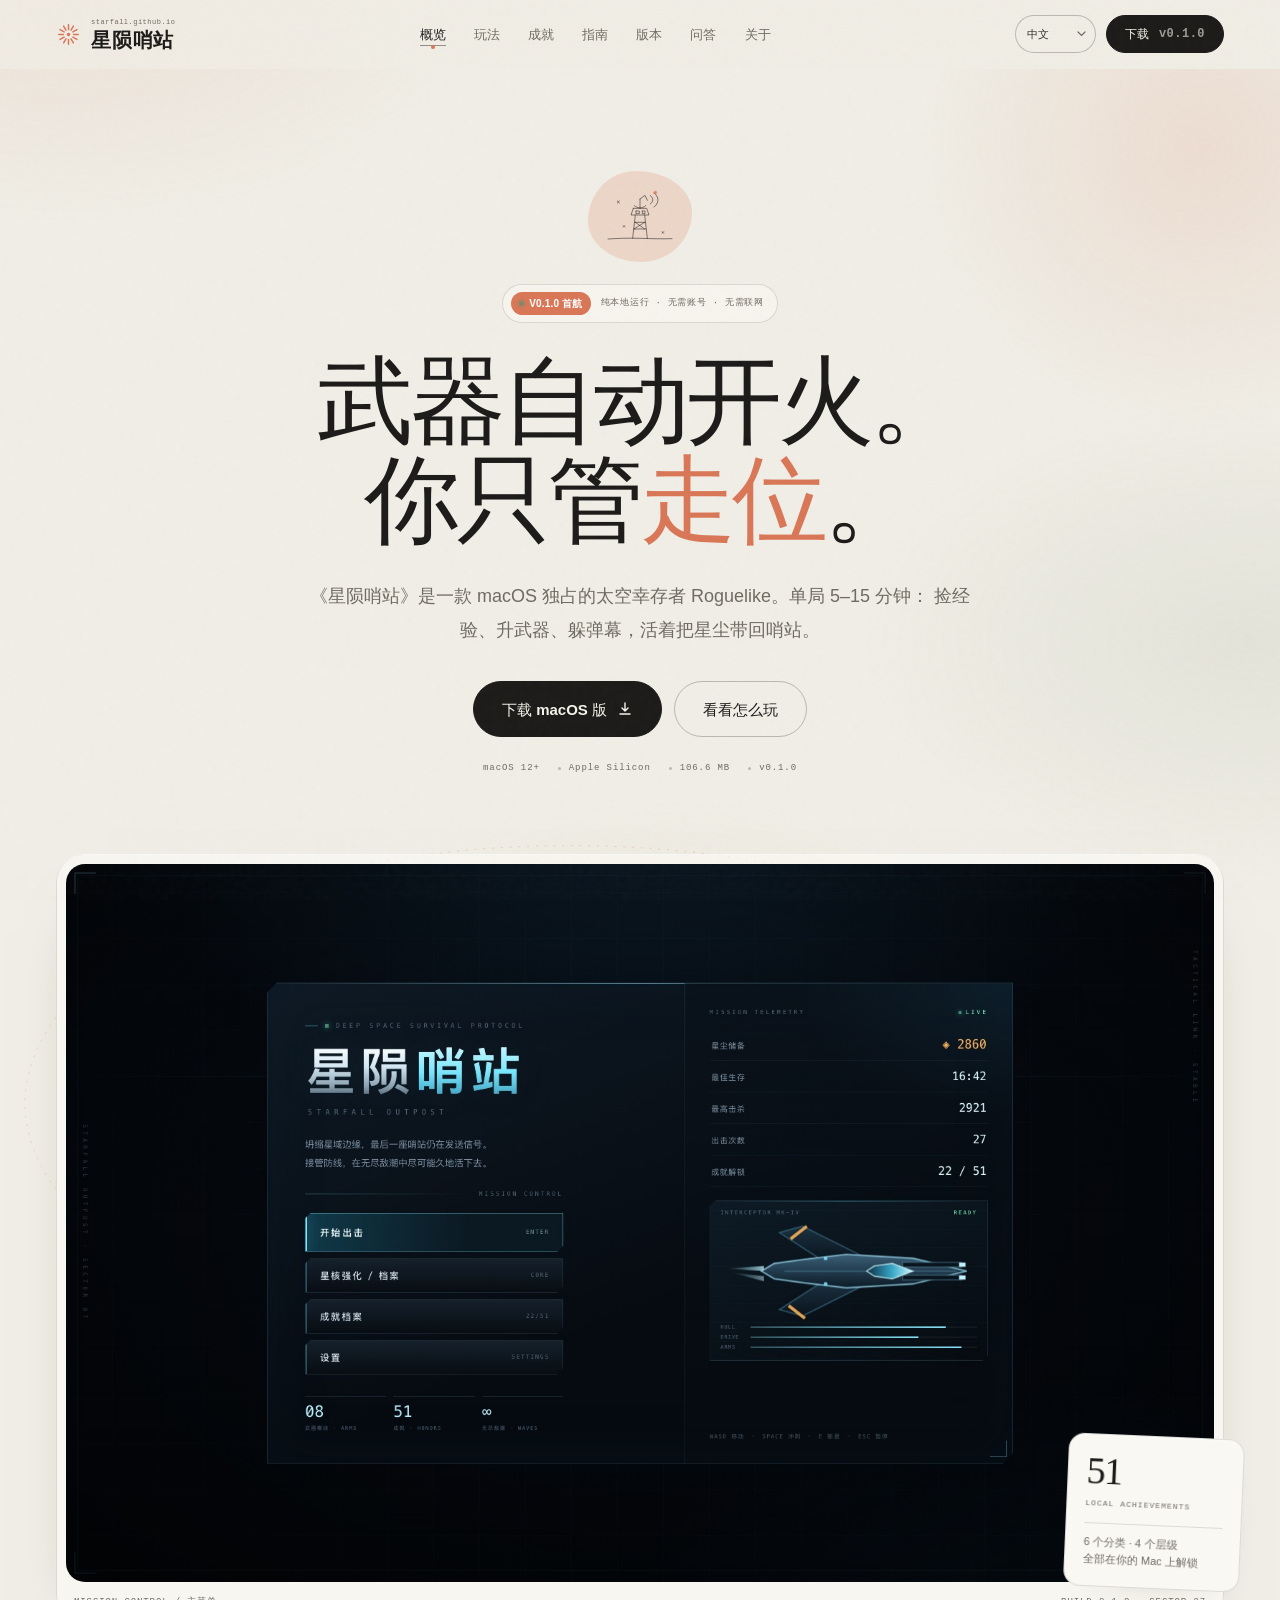
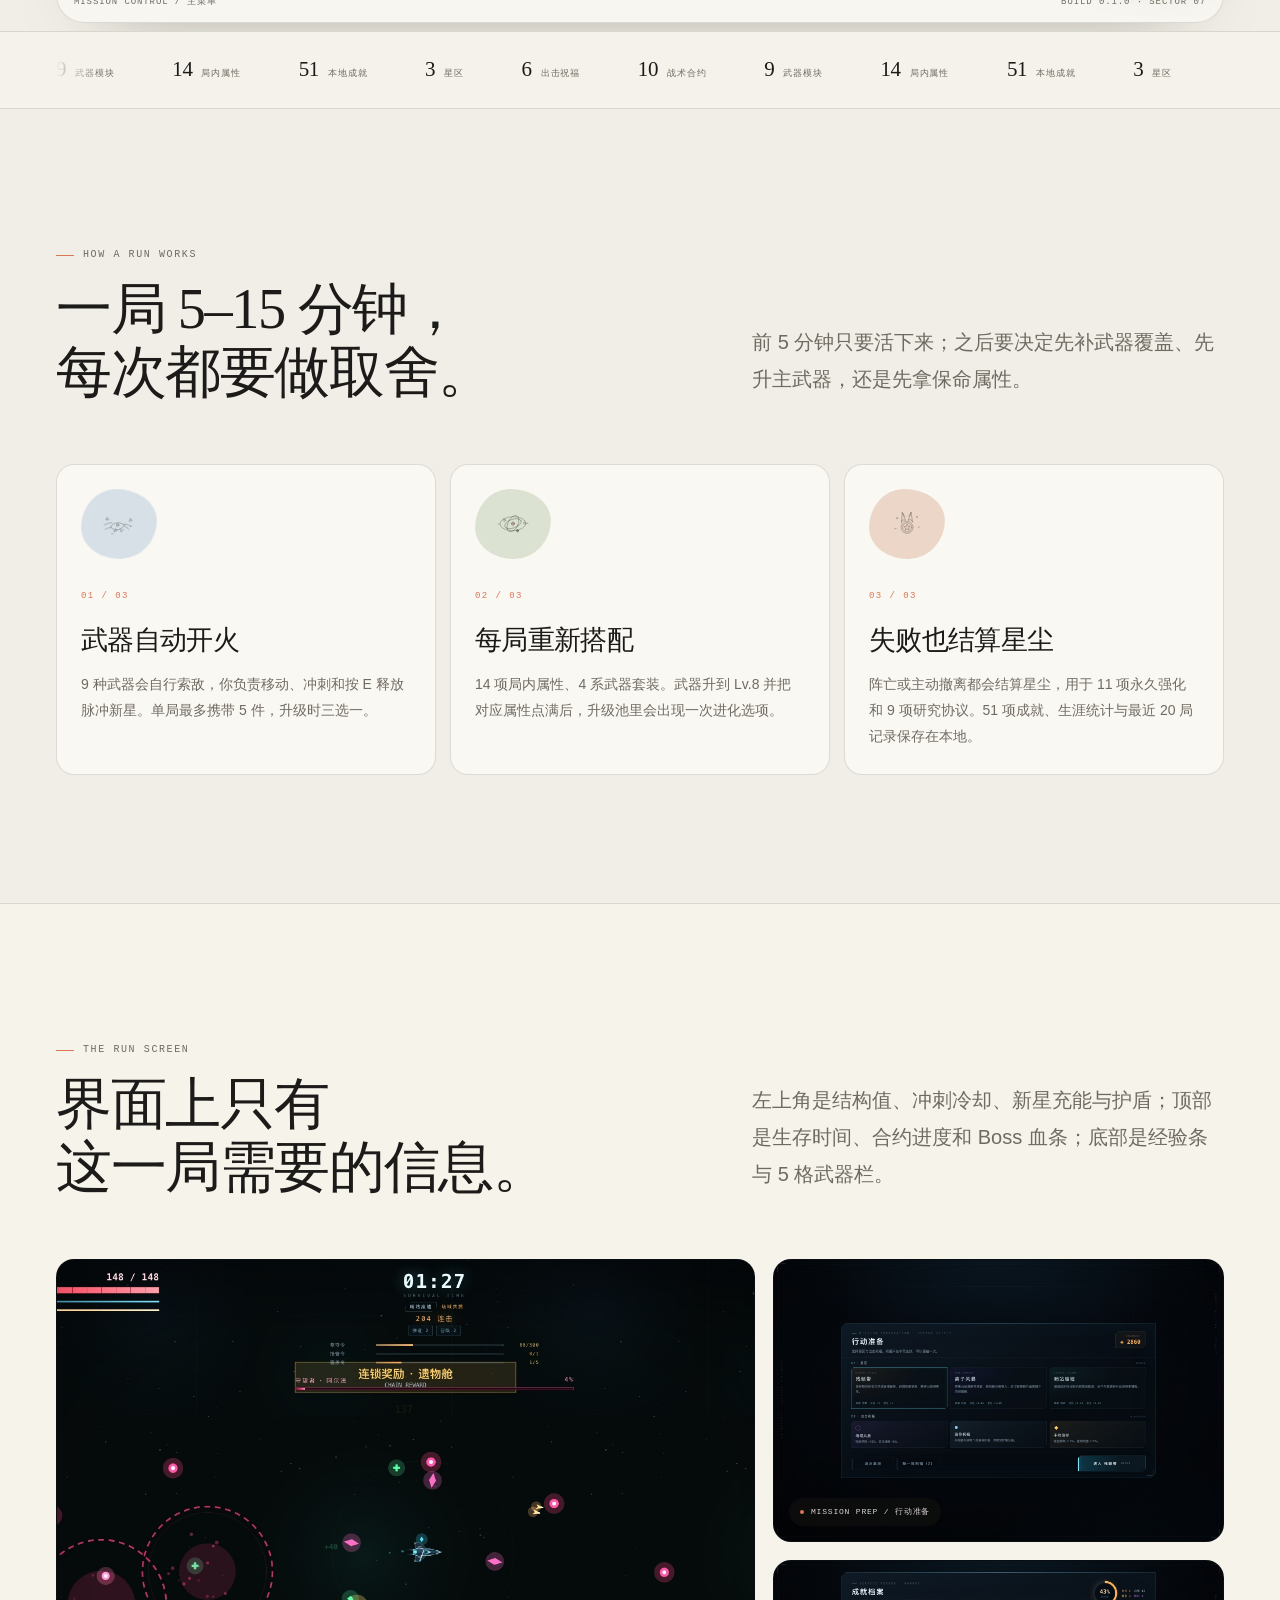
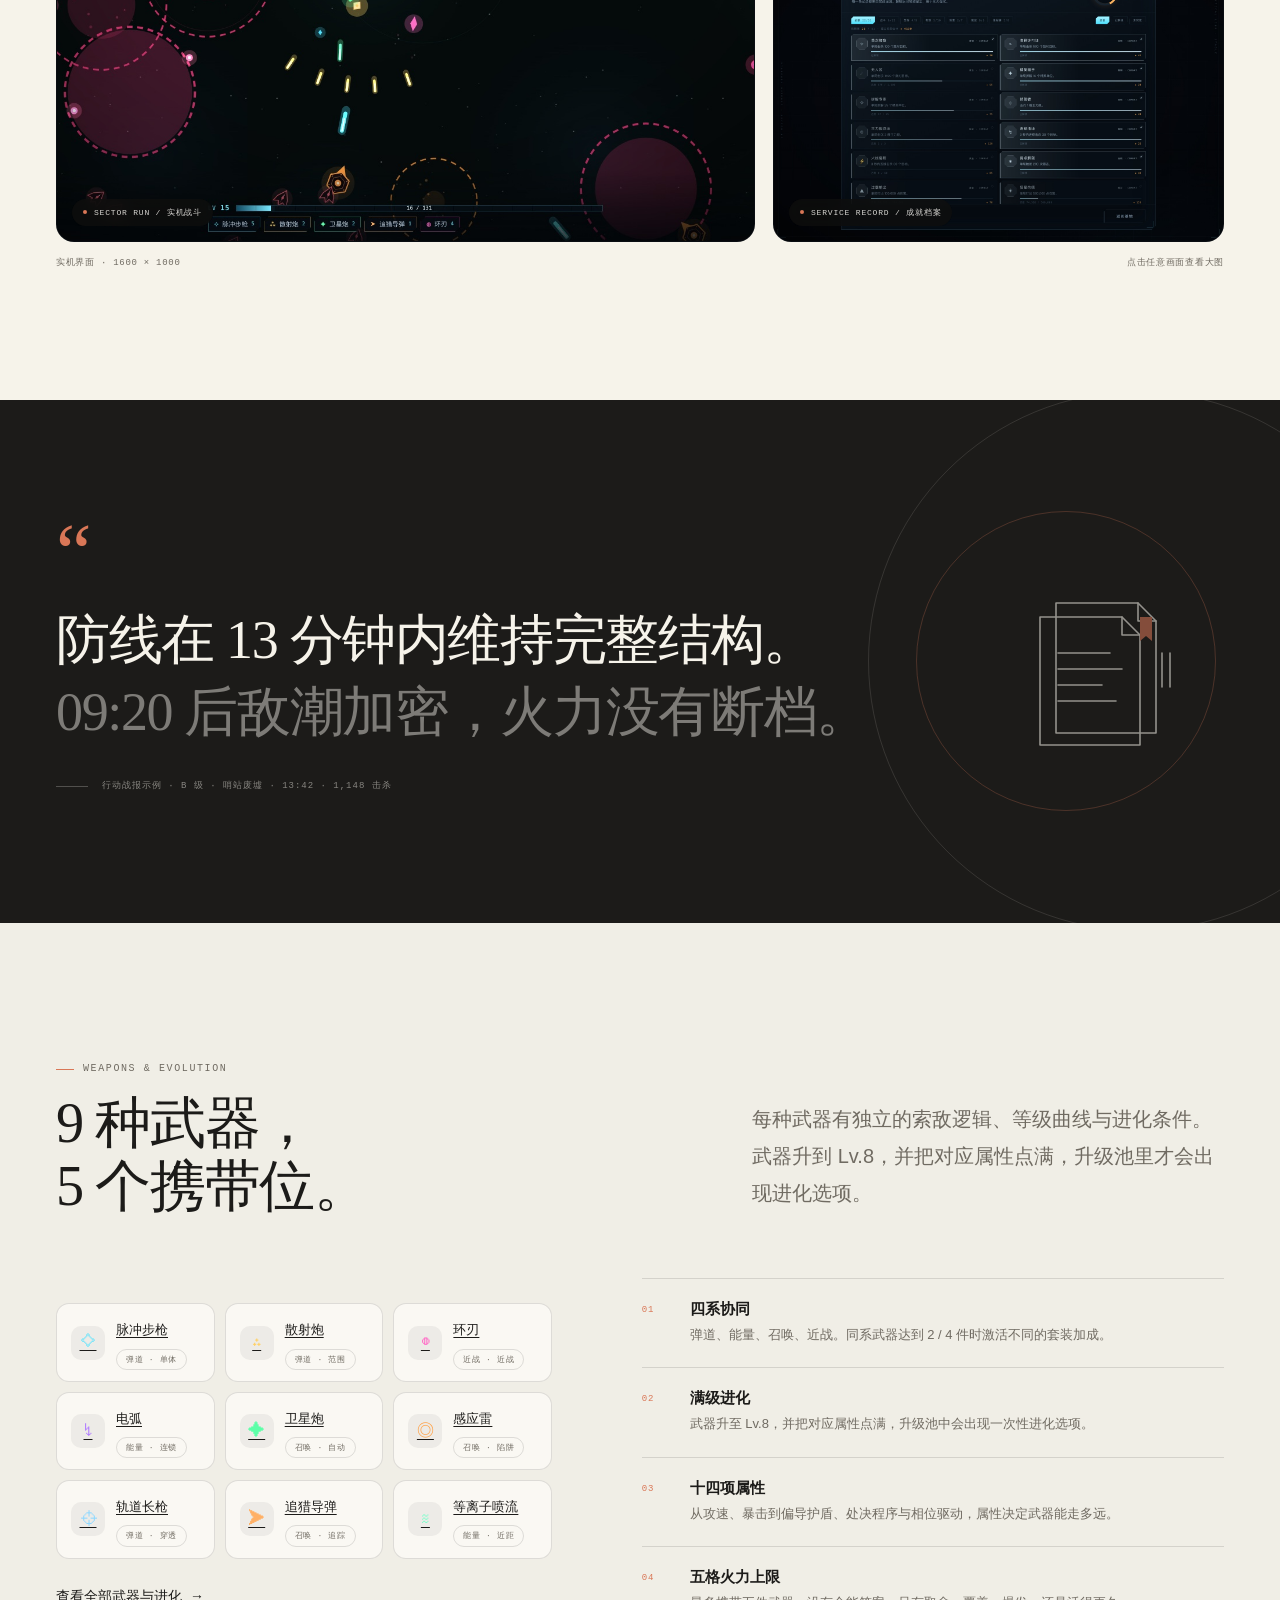
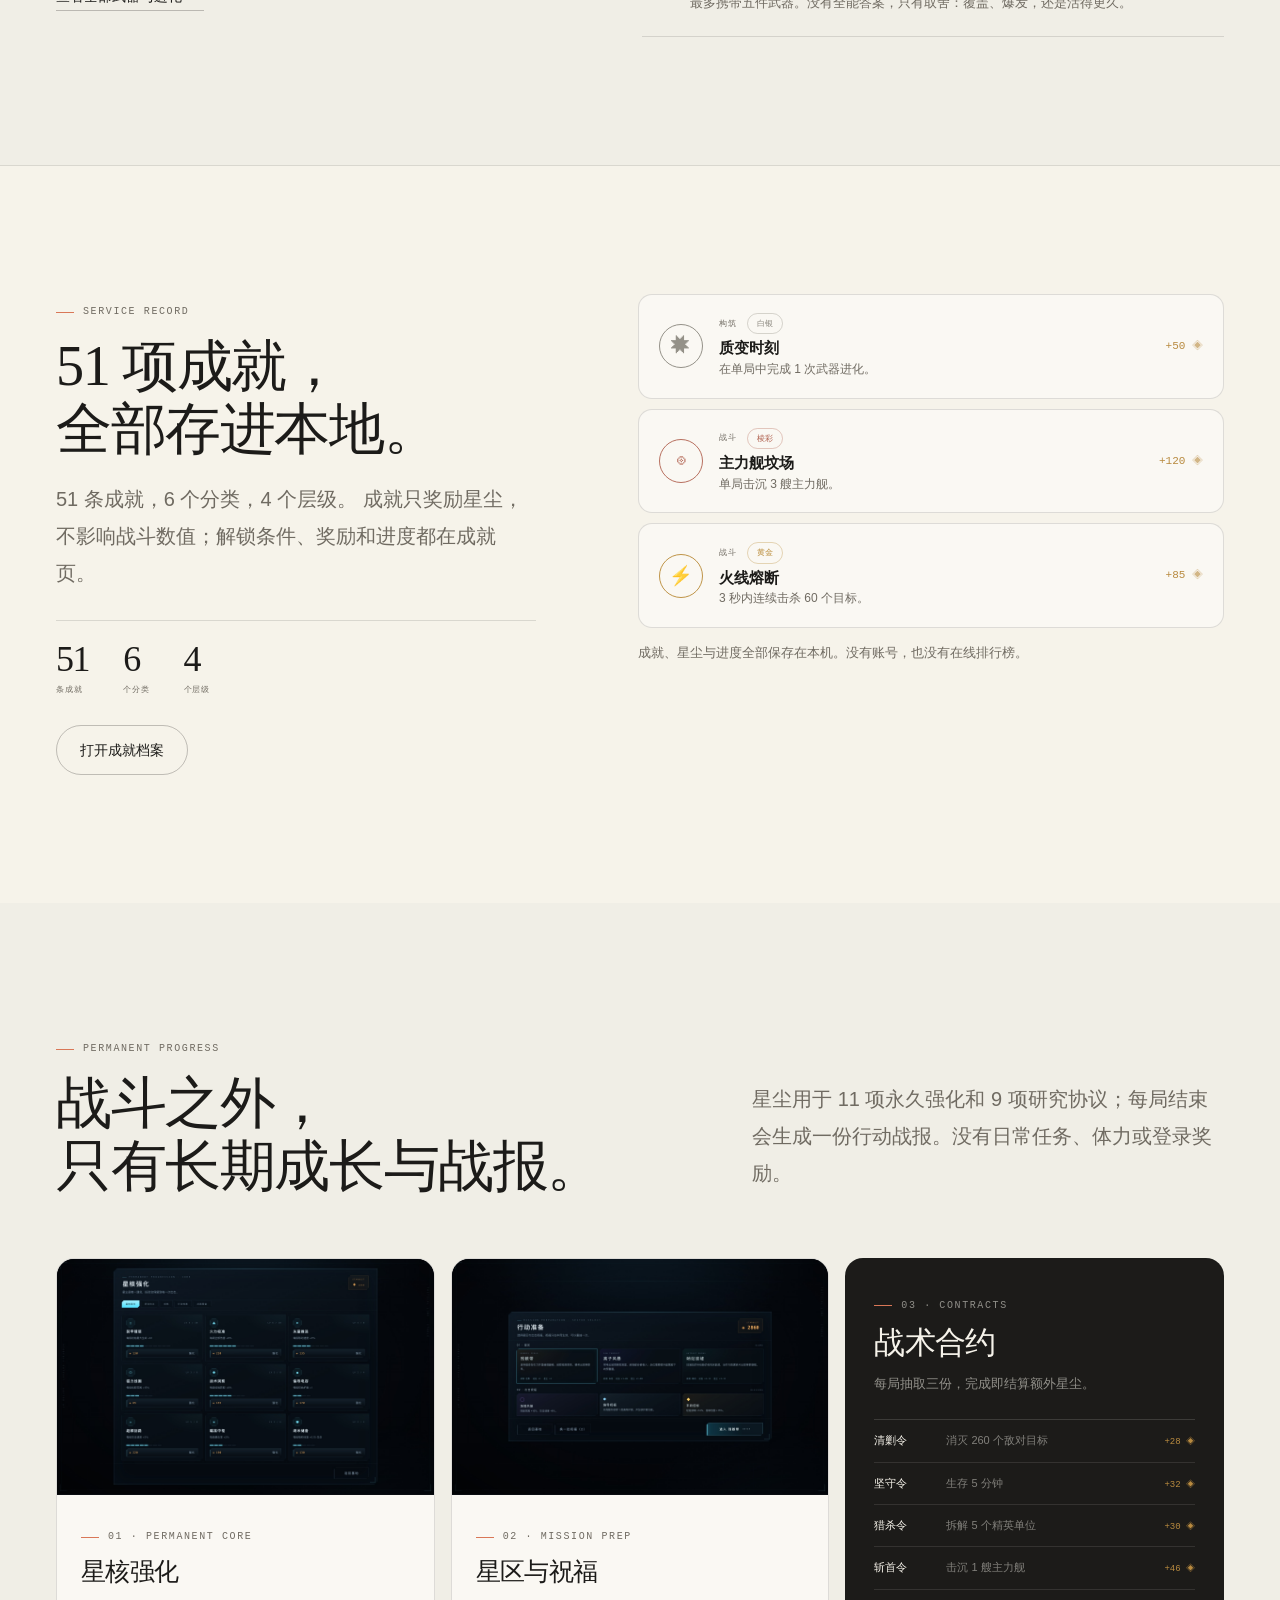
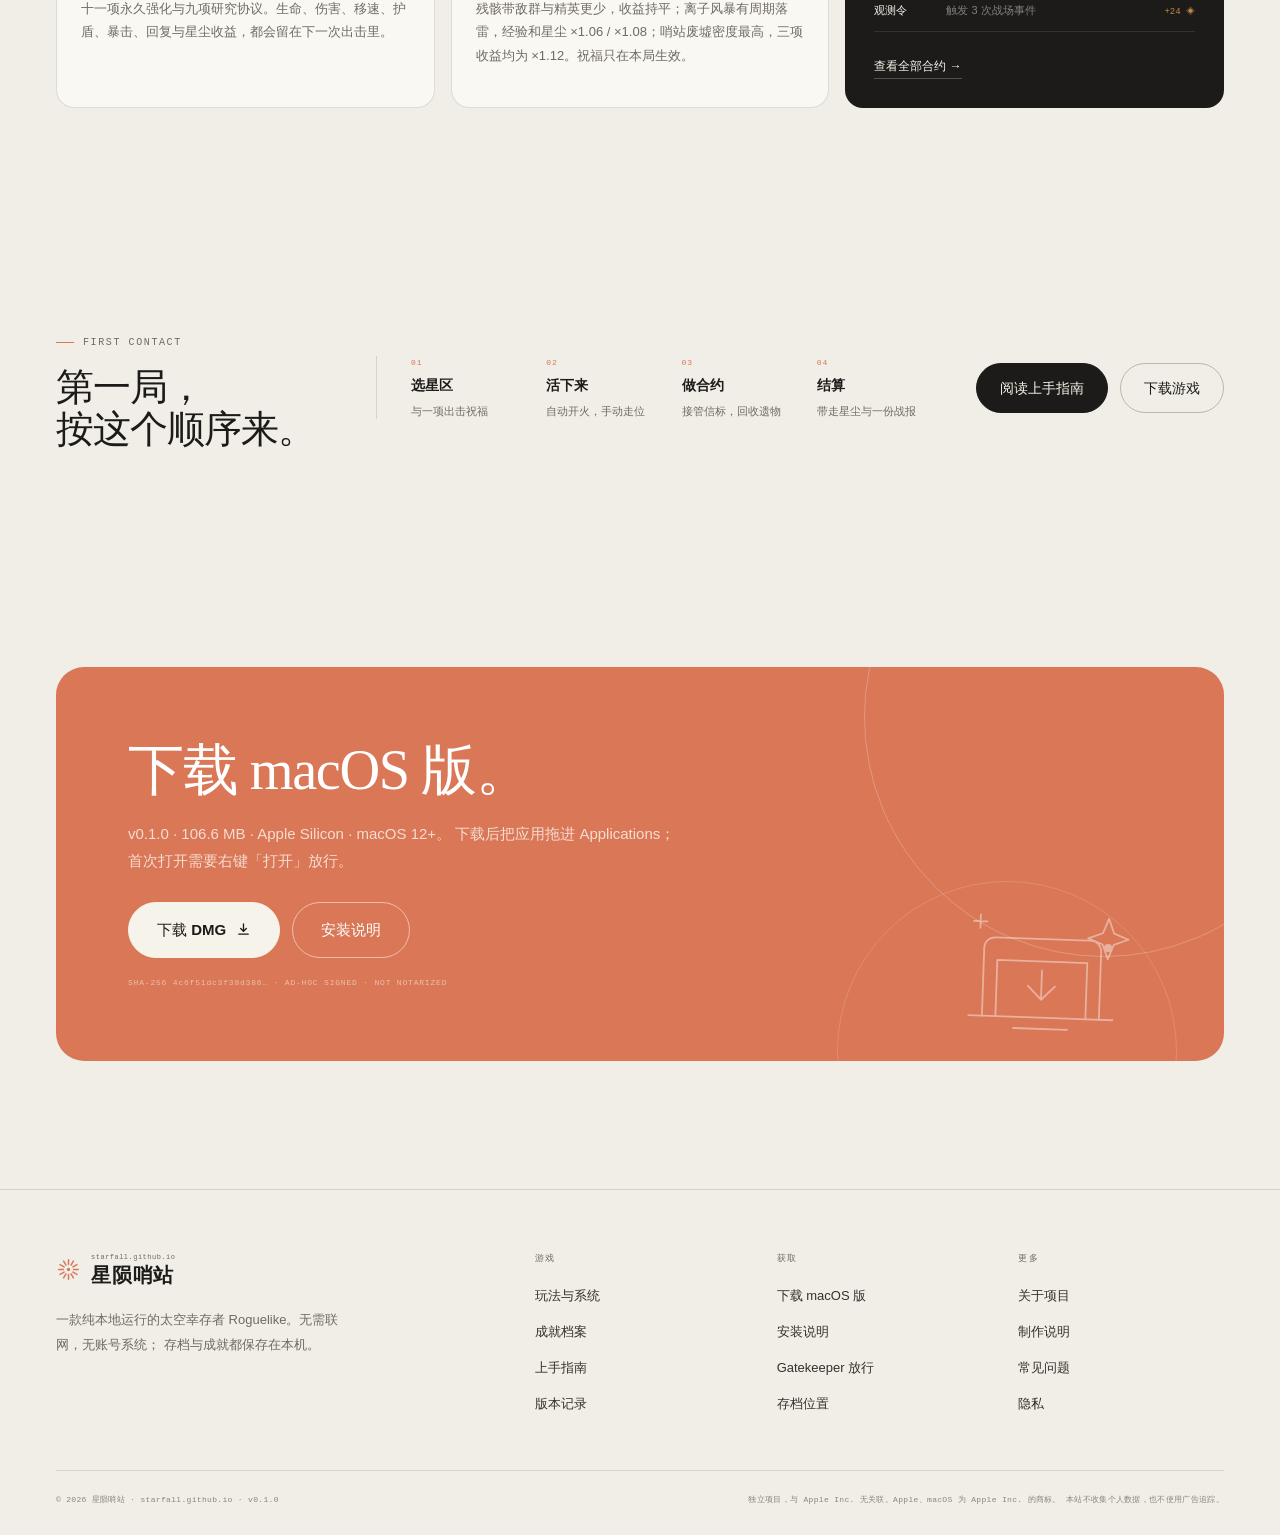
==== commit 1aa28b10: "Deploy STARFALL OUTPOST site v0.1.0" ====
--- a/index.html
+++ b/index.html
@@ -1,31 +1,42 @@
-<!DOCTYPE html><html lang="zh-CN"> <head><meta charset="UTF-8"><meta name="viewport" content="width=device-width, initial-scale=1.0"><meta name="color-scheme" content="light"><meta name="theme-color" content="#f0eee6"><title>星陨哨站 · STARFALL OUTPOST</title><meta name="description" content="《星陨哨站》是一款纯本地运行的太空幸存者 Roguelike。自动开火、手动走位，在九种武器、四系流派与无尽敌潮之间，拼出一条属于你的防线。"><link rel="canonical" href="https://luckbubby2014.github.io/"><link rel="icon" type="image/svg+xml" href="/favicon.svg"><link rel="apple-touch-icon" href="/images/app-icon.png"><meta property="og:type" content="website"><meta property="og:site_name" content="星陨哨站"><meta property="og:locale" content="zh_CN"><meta property="og:title" content="星陨哨站 · STARFALL OUTPOST"><meta property="og:description" content="《星陨哨站》是一款纯本地运行的太空幸存者 Roguelike。自动开火、手动走位，在九种武器、四系流派与无尽敌潮之间，拼出一条属于你的防线。"><meta property="og:url" content="https://luckbubby2014.github.io/"><meta property="og:image" content="https://luckbubby2014.github.io/images/og.png"><meta property="og:image:width" content="1200"><meta property="og:image:height" content="630"><meta name="twitter:card" content="summary_large_image"><meta name="twitter:title" content="星陨哨站 · STARFALL OUTPOST"><meta name="twitter:description" content="《星陨哨站》是一款纯本地运行的太空幸存者 Roguelike。自动开火、手动走位，在九种武器、四系流派与无尽敌潮之间，拼出一条属于你的防线。"><meta name="twitter:image" content="https://luckbubby2014.github.io/images/og.png"><script type="application/ld+json">{"@context":"https://schema.org","@type":"VideoGame","name":"星陨哨站","alternateName":"STARFALL OUTPOST","description":"《星陨哨站》是一款纯本地运行的太空幸存者 Roguelike。自动开火、手动走位，在九种武器、四系流派与无尽敌潮之间，拼出一条属于你的防线。","genre":["Roguelike","Survivors-like","Shooter"],"gamePlatform":"macOS","operatingSystem":"macOS 12+","applicationCategory":"GameApplication","softwareVersion":"0.1.0","inLanguage":"zh-CN","offers":{"@type":"Offer","price":"0","priceCurrency":"CNY"},"publisher":{"@type":"Organization","name":"STARFALL OUTPOST"}}</script><link rel="stylesheet" href="/_astro/about.CJ0Wlrjl.css">
-<link rel="stylesheet" href="/_astro/index.fDnCKFnm.css"></head> <body class> <a class="skip-link" href="#main">跳到主要内容</a> <header class="site-header" id="site-header"> <div class="wrap header-inner"> <a class="brand " href="/" aria-label="星陨哨站 · 首页"> <svg class="brand-mark" width="22" height="22" viewBox="0 0 32 32" fill="none" aria-hidden="true"> <g stroke="currentColor" stroke-width="1.9" stroke-linecap="round"> <line x1="16" y1="3.5" x2="16" y2="9.5" transform="rotate(0 16 16)"></line><line x1="16" y1="3.5" x2="16" y2="9.5" transform="rotate(30 16 16)"></line><line x1="16" y1="3.5" x2="16" y2="9.5" transform="rotate(60 16 16)"></line><line x1="16" y1="3.5" x2="16" y2="9.5" transform="rotate(90 16 16)"></line><line x1="16" y1="3.5" x2="16" y2="9.5" transform="rotate(120 16 16)"></line><line x1="16" y1="3.5" x2="16" y2="9.5" transform="rotate(150 16 16)"></line><line x1="16" y1="3.5" x2="16" y2="9.5" transform="rotate(180 16 16)"></line><line x1="16" y1="3.5" x2="16" y2="9.5" transform="rotate(210 16 16)"></line><line x1="16" y1="3.5" x2="16" y2="9.5" transform="rotate(240 16 16)"></line><line x1="16" y1="3.5" x2="16" y2="9.5" transform="rotate(270 16 16)"></line><line x1="16" y1="3.5" x2="16" y2="9.5" transform="rotate(300 16 16)"></line><line x1="16" y1="3.5" x2="16" y2="9.5" transform="rotate(330 16 16)"></line> </g> <circle cx="16" cy="16" r="2.2" fill="currentColor"></circle> </svg> <span class="brand-word"> <span class="brand-cn">星陨哨站</span>  </span> </a> <nav class="site-nav" aria-label="主导航"> <a href="/" aria-current="page"> 概览 </a><a href="/features"> 玩法 </a><a href="/achievements"> 成就 </a><a href="/guide"> 指南 </a><a href="/changelog"> 版本 </a><a href="/faq"> 问答 </a><a href="/about"> 关于 </a> </nav> <div class="header-actions"> <a class="btn btn--sm" href="/download">
-下载 <span class="mono" style="opacity:.6">v0.1.0</span> </a> <button class="nav-toggle" type="button" aria-expanded="false" aria-controls="mobile-nav" aria-label="打开菜单"> <span></span> </button> </div> </div> </header> <div class="mobile-nav" id="mobile-nav"> <a href="/" aria-current="page"> 概览 <span>01</span> </a><a href="/features"> 玩法 <span>02</span> </a><a href="/achievements"> 成就 <span>03</span> </a><a href="/guide"> 指南 <span>04</span> </a><a href="/changelog"> 版本 <span>05</span> </a><a href="/faq"> 问答 <span>06</span> </a><a href="/about"> 关于 <span>07</span> </a><a href="/download"> 下载 <span>08</span> </a> <a class="btn" href="/download">下载 macOS 版 · 106.6 MB</a> </div> <main id="main">  <section class="hero" data-astro-cid-j7pv25f6> <div class="wrap" data-astro-cid-j7pv25f6> <div class="hero-copy" data-astro-cid-j7pv25f6> <div class="hero-badge" data-astro-cid-j7pv25f6> <span class="pill" data-astro-cid-j7pv25f6><span class="dot" data-astro-cid-j7pv25f6></span>V0.1.0 首航</span> <span data-astro-cid-j7pv25f6>纯本地运行 · 无需账号 · 无需联网</span> </div> <h1 data-astro-cid-j7pv25f6> <span class="line" data-astro-cid-j7pv25f6>在星陨之后，</span> <span class="line" data-astro-cid-j7pv25f6>守住最后一座<em data-astro-cid-j7pv25f6>哨站</em>。</span> </h1> <p class="hero-sub" data-astro-cid-j7pv25f6>
-一款太空幸存者 Roguelike。自动开火，手动走位；在九种武器、四系流派
-          与无尽敌潮之间，拼出一条属于你的防线。
+<!DOCTYPE html><html lang="zh-CN"> <head><meta charset="UTF-8"><meta name="viewport" content="width=device-width, initial-scale=1.0"><meta name="color-scheme" content="light"><meta name="theme-color" content="#f0eee6"><script>
+      document.documentElement.classList.add('js')
+      try {
+        const supported = ['zh-CN', 'en', 'zh-TW', 'ja', 'fr', 'de', 'th', 'es']
+        const query = new URLSearchParams(location.search).get('lang')
+        const stored = localStorage.getItem('sf-lang')
+        const lang = query || stored
+        if (lang && lang !== 'zh-CN' && supported.includes(lang)) {
+          document.documentElement.lang = lang
+          document.documentElement.classList.add('i18n-pending')
+        }
+      } catch (error) {}
+    </script><title>星陨哨站 · starfall.github.io</title><meta name="description" content="《星陨哨站》是一款 macOS 独占的太空幸存者 Roguelike：武器自动开火，你控制舰船移动、冲刺和释放脉冲新星。单局 5–15 分钟，包含 9 种武器、14 项局内属性、3 个星区与 51 项本地成就。"><link rel="canonical" href="https://luckbubby2014.github.io/"><link rel="icon" type="image/svg+xml" href="/favicon.svg"><link rel="apple-touch-icon" href="/images/app-icon.png"><meta property="og:type" content="website"><meta property="og:site_name" content="星陨哨站"><meta property="og:locale" content="zh_CN"><meta property="og:title" content="星陨哨站 · starfall.github.io"><meta property="og:description" content="《星陨哨站》是一款 macOS 独占的太空幸存者 Roguelike：武器自动开火，你控制舰船移动、冲刺和释放脉冲新星。单局 5–15 分钟，包含 9 种武器、14 项局内属性、3 个星区与 51 项本地成就。"><meta property="og:url" content="https://luckbubby2014.github.io/"><meta property="og:image" content="https://luckbubby2014.github.io/images/og.png"><meta property="og:image:width" content="1200"><meta property="og:image:height" content="630"><meta name="twitter:card" content="summary_large_image"><meta name="twitter:title" content="星陨哨站 · starfall.github.io"><meta name="twitter:description" content="《星陨哨站》是一款 macOS 独占的太空幸存者 Roguelike：武器自动开火，你控制舰船移动、冲刺和释放脉冲新星。单局 5–15 分钟，包含 9 种武器、14 项局内属性、3 个星区与 51 项本地成就。"><meta name="twitter:image" content="https://luckbubby2014.github.io/images/og.png"><script type="application/ld+json">{"@context":"https://schema.org","@type":"VideoGame","name":"星陨哨站","alternateName":"starfall.github.io","description":"《星陨哨站》是一款 macOS 独占的太空幸存者 Roguelike：武器自动开火，你控制舰船移动、冲刺和释放脉冲新星。单局 5–15 分钟，包含 9 种武器、14 项局内属性、3 个星区与 51 项本地成就。","genre":["Roguelike","Survivors-like","Shooter"],"gamePlatform":"macOS","operatingSystem":"macOS 12+","applicationCategory":"GameApplication","softwareVersion":"0.1.0","inLanguage":"zh-CN","offers":{"@type":"Offer","price":"0","priceCurrency":"CNY"},"publisher":{"@type":"Organization","name":"starfall.github.io"}}</script><link rel="stylesheet" href="/_astro/about.B79FNnvr.css">
+<link rel="stylesheet" href="/_astro/index.ERj-T3fR.css"></head> <body class> <div class="ambient" aria-hidden="true"></div> <div class="scroll-progress" aria-hidden="true"><i></i></div> <a class="skip-link" href="#main">跳到主要内容</a> <header class="site-header" id="site-header"> <div class="wrap header-inner"> <a class="brand " href="/" aria-label="星陨哨站 · 首页"> <svg class="brand-mark" width="22" height="22" viewBox="0 0 32 32" fill="none" aria-hidden="true"> <g stroke="currentColor" stroke-width="1.9" stroke-linecap="round"> <line x1="16" y1="3.5" x2="16" y2="9.5" transform="rotate(0 16 16)"></line><line x1="16" y1="3.5" x2="16" y2="9.5" transform="rotate(30 16 16)"></line><line x1="16" y1="3.5" x2="16" y2="9.5" transform="rotate(60 16 16)"></line><line x1="16" y1="3.5" x2="16" y2="9.5" transform="rotate(90 16 16)"></line><line x1="16" y1="3.5" x2="16" y2="9.5" transform="rotate(120 16 16)"></line><line x1="16" y1="3.5" x2="16" y2="9.5" transform="rotate(150 16 16)"></line><line x1="16" y1="3.5" x2="16" y2="9.5" transform="rotate(180 16 16)"></line><line x1="16" y1="3.5" x2="16" y2="9.5" transform="rotate(210 16 16)"></line><line x1="16" y1="3.5" x2="16" y2="9.5" transform="rotate(240 16 16)"></line><line x1="16" y1="3.5" x2="16" y2="9.5" transform="rotate(270 16 16)"></line><line x1="16" y1="3.5" x2="16" y2="9.5" transform="rotate(300 16 16)"></line><line x1="16" y1="3.5" x2="16" y2="9.5" transform="rotate(330 16 16)"></line> </g> <circle cx="16" cy="16" r="2.2" fill="currentColor"></circle> </svg> <span class="brand-word"> <span class="brand-en">starfall.github.io</span> <span class="brand-cn">星陨哨站</span> </span> </a> <nav class="site-nav" aria-label="主导航"> <a href="/" aria-current="page"> 概览 </a><a href="/features"> 玩法 </a><a href="/achievements"> 成就 </a><a href="/guide"> 指南 </a><a href="/changelog"> 版本 </a><a href="/faq"> 问答 </a><a href="/about"> 关于 </a> </nav> <div class="header-actions"> <div class="lang-switch"> <select id="lang-select" aria-label="语言 / Language"> <option value="zh-CN">中文</option> <option value="en">English</option> <option value="zh-TW">繁體中文</option> <option value="ja">日本語</option> <option value="fr">Français</option> <option value="de">Deutsch</option> <option value="th">ไทย</option> <option value="es">Español</option> </select> </div> <a class="btn btn--sm" href="/download">
+下载 <span class="mono" style="opacity:.6">v0.1.0</span> </a> <button class="nav-toggle" type="button" aria-expanded="false" aria-controls="mobile-nav" aria-label="打开菜单"> <span></span> </button> </div> </div> </header> <div class="mobile-nav" id="mobile-nav"> <a href="/" aria-current="page"> 概览 <span>01</span> </a><a href="/features"> 玩法 <span>02</span> </a><a href="/achievements"> 成就 <span>03</span> </a><a href="/guide"> 指南 <span>04</span> </a><a href="/changelog"> 版本 <span>05</span> </a><a href="/faq"> 问答 <span>06</span> </a><a href="/about"> 关于 <span>07</span> </a><a href="/download"> 下载 <span>08</span> </a> <a class="btn" href="/download">下载 macOS 版 · 106.6 MB</a> </div> <main id="main">  <section class="hero" data-astro-cid-j7pv25f6> <div class="wrap" data-astro-cid-j7pv25f6> <div class="hero-copy" data-astro-cid-j7pv25f6> <div class="art-plate art-plate--clay hero-art" aria-hidden="true" data-astro-cid-j7pv25f6> <svg class="line-art line-art--beacon" viewBox="0 0 240 200" fill="none" aria-hidden="true"> <g class="art-lines" stroke="currentColor" stroke-width="1.6" stroke-linecap="round" stroke-linejoin="round">  <path pathLength="1" style="--i:0" d="M24 168c30-2 60-3 96-2 38 1 68 2 96 1"></path> <path pathLength="1" style="--i:1" d="M98 166 106 96m36 70-8-70"></path> <path pathLength="1" style="--i:2" d="M102 138h36M104 118h32M102 138l32-20M134 138l-28-20"></path> <path pathLength="1" style="--i:3" d="M100 76h40l7 20H93z"></path> <path pathLength="1" style="--i:4" d="M108 84h10v8h-10zM127 84h8v8h-8z"></path> <path pathLength="1" style="--i:5" d="M120 76V48"></path> <path pathLength="1" style="--i:6" d="M103 68c9 9 25 9 34 0"></path> <path pathLength="1" style="--i:7" d="M120 48l15-11 7 15"></path> <path pathLength="1" style="--i:8" d="M151 38c10 6 10 19 0 25M162 30c16 10 16 32 0 42"></path> <path pathLength="1" style="--i:9" d="M52 54l6 6m-6 0 6-6M186 146l5 5m-5 0 5-5M70 128l4 4m-4 0 4-4"></path>           </g> <g class="art-accent"> <circle cx="166" cy="28" r="4.6"></circle>          </g> </svg> </div> <div class="hero-badge" data-astro-cid-j7pv25f6> <span class="pill" data-astro-cid-j7pv25f6><span class="dot" data-astro-cid-j7pv25f6></span>V0.1.0 首航</span> <span data-astro-cid-j7pv25f6>纯本地运行 · 无需账号 · 无需联网</span> </div> <h1 data-astro-cid-j7pv25f6> <span class="line" data-astro-cid-j7pv25f6>武器自动开火。</span> <span class="line" data-astro-cid-j7pv25f6>你只管<em data-astro-cid-j7pv25f6>走位</em>。</span> </h1> <p class="hero-sub" data-astro-cid-j7pv25f6>
+《星陨哨站》是一款 macOS 独占的太空幸存者 Roguelike。单局 5–15 分钟：
+          捡经验、升武器、躲弹幕，活着把星尘带回哨站。
 </p> <div class="hero-actions" data-astro-cid-j7pv25f6> <a class="btn btn--lg" href="https://github.com/luckbubby2014/luckbubby2014.github.io/releases/download/v0.1.0/starfall-outpost-0.1.0-arm64.dmg" download="星陨哨站-0.1.0-arm64.dmg" data-astro-cid-j7pv25f6>
 下载 macOS 版
-<svg width="16" height="16" viewBox="0 0 16 16" fill="none" aria-hidden="true" data-astro-cid-j7pv25f6> <path d="M8 2v8m0 0 3-3m-3 3L5 7M3 13h10" stroke="currentColor" stroke-width="1.4" stroke-linecap="round" stroke-linejoin="round" data-astro-cid-j7pv25f6></path> </svg> </a> <a class="btn btn--ghost btn--lg" href="/features" data-astro-cid-j7pv25f6>看看怎么玩</a> </div> <div class="hero-meta" data-astro-cid-j7pv25f6> <span data-astro-cid-j7pv25f6>macOS 12+</span> <span data-astro-cid-j7pv25f6>Apple Silicon</span> <span data-astro-cid-j7pv25f6>106.6 MB</span> <span data-astro-cid-j7pv25f6>v0.1.0</span> </div> </div> <div class="hero-visual" data-astro-cid-j7pv25f6> <svg class="hero-orbit" viewBox="0 0 1200 620" fill="none" aria-hidden="true" data-astro-cid-j7pv25f6> <ellipse cx="600" cy="310" rx="560" ry="265" stroke="currentColor" stroke-width="0.8" stroke-dasharray="2 7" data-astro-cid-j7pv25f6></ellipse> <ellipse cx="600" cy="310" rx="430" ry="195" stroke="currentColor" stroke-width="0.7" opacity=".65" data-astro-cid-j7pv25f6></ellipse> <circle cx="600" cy="310" r="3" fill="currentColor" data-astro-cid-j7pv25f6></circle> <circle cx="160" cy="310" r="4" fill="currentColor" data-astro-cid-j7pv25f6></circle> <circle cx="1025" cy="170" r="2.5" fill="currentColor" data-astro-cid-j7pv25f6></circle> </svg> <figure class="hero-shot" data-astro-cid-j7pv25f6> <img src="/images/menu.jpg" width="1600" height="1000" alt="《星陨哨站》主菜单：深空中的任务控制台、战舰与作战遥测" fetchpriority="high" data-astro-cid-j7pv25f6> <figcaption data-astro-cid-j7pv25f6> <span data-astro-cid-j7pv25f6>MISSION CONTROL / 主菜单</span> <span data-astro-cid-j7pv25f6>BUILD 0.1.0 · SECTOR 07</span> </figcaption> </figure> <aside class="hero-float" aria-label="成就统计" data-astro-cid-j7pv25f6> <div class="num" data-astro-cid-j7pv25f6>51</div> <div class="label" data-astro-cid-j7pv25f6>LOCAL ACHIEVEMENTS</div> <div class="rule" data-astro-cid-j7pv25f6></div> <div class="tiny" data-astro-cid-j7pv25f6>6 个分类 · 4 个层级<br data-astro-cid-j7pv25f6>全部在你的 Mac 上解锁</div> </aside> </div> </div> </section> <div class="ticker" aria-label="内容概览" data-astro-cid-j7pv25f6> <div class="wrap ticker-inner" data-astro-cid-j7pv25f6> <span class="ticker-item" data-astro-cid-j7pv25f6><b data-astro-cid-j7pv25f6>9</b> 武器模块</span> <span class="ticker-item" data-astro-cid-j7pv25f6><b data-astro-cid-j7pv25f6>14</b> 局内属性</span> <span class="ticker-item" data-astro-cid-j7pv25f6><b data-astro-cid-j7pv25f6>51</b> 本地成就</span> <span class="ticker-item" data-astro-cid-j7pv25f6><b data-astro-cid-j7pv25f6>3</b> 星区</span> <span class="ticker-item" data-astro-cid-j7pv25f6><b data-astro-cid-j7pv25f6>6</b> 出击祝福</span> <span class="ticker-item" data-astro-cid-j7pv25f6><b data-astro-cid-j7pv25f6>10</b> 战术合约</span> </div> </div> <section class="section" data-astro-cid-j7pv25f6> <div class="wrap" data-astro-cid-j7pv25f6> <div class="section-head"> <div> <div class="eyebrow">WHY IT HOLDS</div> <h2>不是每一局都能赢。<br />但每一局都值得被记录。</h2> </div> <p class="lede">自动射击带来的是节奏，构筑和走位带来的才是决策。你会在这里反复死掉，也反复变强。</p> </div> <div class="pillar-grid" data-reveal data-astro-cid-j7pv25f6> <article class="pillar" data-astro-cid-j7pv25f6> <span class="n" data-astro-cid-j7pv25f6>01 / 03</span> <h3 data-astro-cid-j7pv25f6>自动开火，手动走位</h3> <p data-astro-cid-j7pv25f6>武器会替你锁定目标，但不会替你活下来。每一次冲刺、每一段绕行、每一个拾取窗口，仍然要由你亲手完成。</p> </article><article class="pillar" data-astro-cid-j7pv25f6> <span class="n" data-astro-cid-j7pv25f6>02 / 03</span> <h3 data-astro-cid-j7pv25f6>每局都是一次重新构筑</h3> <p data-astro-cid-j7pv25f6>九种武器、十四项属性、四系流派套装。升级三选一，武器满级后与对应属性一起质变，组合空间远不止一套答案。</p> </article><article class="pillar" data-astro-cid-j7pv25f6> <span class="n" data-astro-cid-j7pv25f6>03 / 03</span> <h3 data-astro-cid-j7pv25f6>失败也会留下些什么</h3> <p data-astro-cid-j7pv25f6>星尘、研究协议、星核强化与 51 条本地成就，把每一次出击都沉淀成下一次更从容的底气。</p> </article> </div> </div> </section> <section class="section section--paper-warm section--line" data-astro-cid-j7pv25f6> <div class="wrap" data-astro-cid-j7pv25f6> <div class="section-head"> <div> <div class="eyebrow">INSIDE THE OUTPOST</div> <h2>从第一声警报，<br />到最后一束信号。</h2> </div> <p class="lede">界面不替你隐藏复杂度，只把真正重要的信息放在视线里：结构值、连击、合约、信标，以及下一件能改变局面的升级。</p> </div> <div class="media-grid" data-astro-cid-j7pv25f6> <figure class="shot shot--main" data-lightbox data-astro-cid-j7pv25f6> <img src="/images/gameplay.jpg" width="1600" height="1000" alt="战斗中：玩家舰船在哨站废墟中穿行，周围布满敌群、弹道与预警圈" loading="lazy" data-astro-cid-j7pv25f6> <figcaption data-astro-cid-j7pv25f6>SECTOR RUN / 实机战斗</figcaption> </figure> <figure class="shot shot--small" data-lightbox data-astro-cid-j7pv25f6> <img src="/images/prep.jpg" width="1600" height="1000" alt="行动准备界面：选择星区与出击祝福" loading="lazy" data-astro-cid-j7pv25f6> <figcaption data-astro-cid-j7pv25f6>MISSION PREP / 行动准备</figcaption> </figure> <figure class="shot shot--small" data-lightbox data-astro-cid-j7pv25f6> <img src="/images/achievements.jpg" width="1600" height="1000" alt="成就档案界面：分类、层级、完成度与解锁进度" loading="lazy" data-astro-cid-j7pv25f6> <figcaption data-astro-cid-j7pv25f6>SERVICE RECORD / 成就档案</figcaption> </figure> </div> <div class="caption-row" data-astro-cid-j7pv25f6> <span data-astro-cid-j7pv25f6>实机界面 · 1600 × 1000</span> <span data-astro-cid-j7pv25f6>点击任意画面查看大图</span> </div> </div> </section> <section class="section quote-section section--ink" data-astro-cid-j7pv25f6> <div class="wrap" data-astro-cid-j7pv25f6> <div class="quote-mark" aria-hidden="true" data-astro-cid-j7pv25f6>“</div> <blockquote class="pullquote" data-astro-cid-j7pv25f6>
-防线站住了，<br data-astro-cid-j7pv25f6>
-但离从容还差一口气。<span class="muted" data-astro-cid-j7pv25f6>下一次，你会知道该把哪一件武器留到最后。</span> </blockquote> <div class="quote-source" data-astro-cid-j7pv25f6>行动战报 · B 级评价 · 自动生成</div> </div> </section> <section class="section" data-astro-cid-j7pv25f6> <div class="wrap" data-astro-cid-j7pv25f6> <div class="section-head"> <div> <div class="eyebrow">BUILD SYSTEM</div> <h2>九种武器，<br />不止九种答案。</h2> </div> <p class="lede">每一件武器都有独立的索敌逻辑、升级曲线与进化方向。把满级武器和对应属性放在一起，才能完成真正的质变。</p> </div> <div class="split" data-astro-cid-j7pv25f6> <div data-astro-cid-j7pv25f6> <div class="weapon-ribbon" data-reveal data-astro-cid-j7pv25f6> <a class="weapon-pill" href="/features#weapons" data-astro-cid-j7pv25f6> <span class="icon" style="color:#4de2ff" data-astro-cid-j7pv25f6>⟡</span> <span data-astro-cid-j7pv25f6> <span class="name" data-astro-cid-j7pv25f6>脉冲步枪</span><br data-astro-cid-j7pv25f6> <span class="tag" data-astro-cid-j7pv25f6>弹道 · 单体</span> </span> </a><a class="weapon-pill" href="/features#weapons" data-astro-cid-j7pv25f6> <span class="icon" style="color:#ffd166" data-astro-cid-j7pv25f6>⁂</span> <span data-astro-cid-j7pv25f6> <span class="name" data-astro-cid-j7pv25f6>散射炮</span><br data-astro-cid-j7pv25f6> <span class="tag" data-astro-cid-j7pv25f6>弹道 · 范围</span> </span> </a><a class="weapon-pill" href="/features#weapons" data-astro-cid-j7pv25f6> <span class="icon" style="color:#ff6ec7" data-astro-cid-j7pv25f6>◍</span> <span data-astro-cid-j7pv25f6> <span class="name" data-astro-cid-j7pv25f6>环刃</span><br data-astro-cid-j7pv25f6> <span class="tag" data-astro-cid-j7pv25f6>近战 · 近战</span> </span> </a><a class="weapon-pill" href="/features#weapons" data-astro-cid-j7pv25f6> <span class="icon" style="color:#b07cff" data-astro-cid-j7pv25f6>↯</span> <span data-astro-cid-j7pv25f6> <span class="name" data-astro-cid-j7pv25f6>电弧</span><br data-astro-cid-j7pv25f6> <span class="tag" data-astro-cid-j7pv25f6>能量 · 连锁</span> </span> </a><a class="weapon-pill" href="/features#weapons" data-astro-cid-j7pv25f6> <span class="icon" style="color:#5dffa8" data-astro-cid-j7pv25f6>✦</span> <span data-astro-cid-j7pv25f6> <span class="name" data-astro-cid-j7pv25f6>卫星炮</span><br data-astro-cid-j7pv25f6> <span class="tag" data-astro-cid-j7pv25f6>召唤 · 自动</span> </span> </a><a class="weapon-pill" href="/features#weapons" data-astro-cid-j7pv25f6> <span class="icon" style="color:#ff9f43" data-astro-cid-j7pv25f6>◎</span> <span data-astro-cid-j7pv25f6> <span class="name" data-astro-cid-j7pv25f6>感应雷</span><br data-astro-cid-j7pv25f6> <span class="tag" data-astro-cid-j7pv25f6>召唤 · 陷阱</span> </span> </a><a class="weapon-pill" href="/features#weapons" data-astro-cid-j7pv25f6> <span class="icon" style="color:#8fd8ff" data-astro-cid-j7pv25f6>⌖</span> <span data-astro-cid-j7pv25f6> <span class="name" data-astro-cid-j7pv25f6>轨道长枪</span><br data-astro-cid-j7pv25f6> <span class="tag" data-astro-cid-j7pv25f6>弹道 · 穿透</span> </span> </a><a class="weapon-pill" href="/features#weapons" data-astro-cid-j7pv25f6> <span class="icon" style="color:#ffb066" data-astro-cid-j7pv25f6>➤</span> <span data-astro-cid-j7pv25f6> <span class="name" data-astro-cid-j7pv25f6>追猎导弹</span><br data-astro-cid-j7pv25f6> <span class="tag" data-astro-cid-j7pv25f6>召唤 · 追踪</span> </span> </a><a class="weapon-pill" href="/features#weapons" data-astro-cid-j7pv25f6> <span class="icon" style="color:#7cffcb" data-astro-cid-j7pv25f6>≋</span> <span data-astro-cid-j7pv25f6> <span class="name" data-astro-cid-j7pv25f6>等离子喷流</span><br data-astro-cid-j7pv25f6> <span class="tag" data-astro-cid-j7pv25f6>能量 · 近距</span> </span> </a> </div> <div class="btn-row" style="margin-top:26px" data-astro-cid-j7pv25f6> <a class="text-link" href="/features#weapons" data-astro-cid-j7pv25f6>
+<svg width="16" height="16" viewBox="0 0 16 16" fill="none" aria-hidden="true" data-astro-cid-j7pv25f6> <path d="M8 2v8m0 0 3-3m-3 3L5 7M3 13h10" stroke="currentColor" stroke-width="1.4" stroke-linecap="round" stroke-linejoin="round" data-astro-cid-j7pv25f6></path> </svg> </a> <a class="btn btn--ghost btn--lg" href="/features" data-astro-cid-j7pv25f6>看看怎么玩</a> </div> <div class="hero-meta" data-astro-cid-j7pv25f6> <span data-astro-cid-j7pv25f6>macOS 12+</span> <span data-astro-cid-j7pv25f6>Apple Silicon</span> <span data-astro-cid-j7pv25f6>106.6 MB</span> <span data-astro-cid-j7pv25f6>v0.1.0</span> </div> </div> <div class="hero-visual" data-astro-cid-j7pv25f6> <svg class="hero-orbit" viewBox="0 0 1200 620" fill="none" aria-hidden="true" data-astro-cid-j7pv25f6> <ellipse cx="600" cy="310" rx="560" ry="265" stroke="currentColor" stroke-width="0.8" stroke-dasharray="2 7" data-astro-cid-j7pv25f6></ellipse> <ellipse cx="600" cy="310" rx="430" ry="195" stroke="currentColor" stroke-width="0.7" opacity=".65" data-astro-cid-j7pv25f6></ellipse> <circle cx="600" cy="310" r="3" fill="currentColor" data-astro-cid-j7pv25f6></circle> <circle cx="160" cy="310" r="4" fill="currentColor" data-astro-cid-j7pv25f6></circle> <circle cx="1025" cy="170" r="2.5" fill="currentColor" data-astro-cid-j7pv25f6></circle> </svg> <figure class="hero-shot" data-astro-cid-j7pv25f6> <img src="/images/menu.jpg" width="1600" height="1000" alt="《星陨哨站》主菜单：深空中的任务控制台、战舰与作战遥测" fetchpriority="high" data-astro-cid-j7pv25f6> <figcaption data-astro-cid-j7pv25f6> <span data-astro-cid-j7pv25f6>MISSION CONTROL / 主菜单</span> <span data-astro-cid-j7pv25f6>BUILD 0.1.0 · SECTOR 07</span> </figcaption> </figure> <aside class="hero-float" aria-label="成就统计" data-astro-cid-j7pv25f6> <div class="num" data-astro-cid-j7pv25f6>51</div> <div class="label" data-astro-cid-j7pv25f6>LOCAL ACHIEVEMENTS</div> <div class="rule" data-astro-cid-j7pv25f6></div> <div class="tiny" data-astro-cid-j7pv25f6>6 个分类 · 4 个层级<br data-astro-cid-j7pv25f6>全部在你的 Mac 上解锁</div> </aside> </div> </div> </section> <div class="ticker" aria-label="内容概览" data-astro-cid-j7pv25f6> <div class="wrap ticker-inner" data-astro-cid-j7pv25f6> <div class="ticker-track" data-astro-cid-j7pv25f6> <span class="ticker-item" data-astro-cid-j7pv25f6><b data-astro-cid-j7pv25f6>9</b> 武器模块</span><span class="ticker-item" data-astro-cid-j7pv25f6><b data-astro-cid-j7pv25f6>14</b> 局内属性</span><span class="ticker-item" data-astro-cid-j7pv25f6><b data-astro-cid-j7pv25f6>51</b> 本地成就</span><span class="ticker-item" data-astro-cid-j7pv25f6><b data-astro-cid-j7pv25f6>3</b> 星区</span><span class="ticker-item" data-astro-cid-j7pv25f6><b data-astro-cid-j7pv25f6>6</b> 出击祝福</span><span class="ticker-item" data-astro-cid-j7pv25f6><b data-astro-cid-j7pv25f6>10</b> 战术合约</span> </div> <div class="ticker-track" aria-hidden="true" data-astro-cid-j7pv25f6> <span class="ticker-item" data-astro-cid-j7pv25f6><b data-astro-cid-j7pv25f6>9</b> 武器模块</span><span class="ticker-item" data-astro-cid-j7pv25f6><b data-astro-cid-j7pv25f6>14</b> 局内属性</span><span class="ticker-item" data-astro-cid-j7pv25f6><b data-astro-cid-j7pv25f6>51</b> 本地成就</span><span class="ticker-item" data-astro-cid-j7pv25f6><b data-astro-cid-j7pv25f6>3</b> 星区</span><span class="ticker-item" data-astro-cid-j7pv25f6><b data-astro-cid-j7pv25f6>6</b> 出击祝福</span><span class="ticker-item" data-astro-cid-j7pv25f6><b data-astro-cid-j7pv25f6>10</b> 战术合约</span> </div> </div> </div> <section class="section" data-astro-cid-j7pv25f6> <div class="wrap" data-astro-cid-j7pv25f6> <div class="section-head"> <div> <div class="eyebrow">HOW A RUN WORKS</div> <h2>一局 5–15 分钟，<br />每次都要做取舍。</h2> </div> <p class="lede">前 5 分钟只要活下来；之后要决定先补武器覆盖、先升主武器，还是先拿保命属性。</p> </div> <div class="pillar-grid" data-reveal data-astro-cid-j7pv25f6> <article class="pillar" data-astro-cid-j7pv25f6> <div class="art-plate art-plate--sky pillar-art" aria-hidden="true" data-astro-cid-j7pv25f6> <svg class="line-art line-art--ship" viewBox="0 0 240 200" fill="none" aria-hidden="true"> <g class="art-lines" stroke="currentColor" stroke-width="1.6" stroke-linecap="round" stroke-linejoin="round">   <path pathLength="1" style="--i:0" d="M30 108c16-11 31-15 48-14M36 132c12-7 23-9 36-8"></path> <path pathLength="1" style="--i:1" d="M70 116c10-16 32-24 54-21l27 11c-4 18-25 31-49 31-14 0-26-8-32-21Z"></path> <path pathLength="1" style="--i:2" d="M101 126l-13 23 21-9M127 131l6 20 13-17"></path> <path pathLength="1" style="--i:3" d="M151 106c16-2 28 3 38 11M153 117c12 4 20 10 24 18"></path> <circle pathLength="1" style="--i:4" cx="112" cy="108" r="8"></circle> <path pathLength="1" style="--i:5" d="M50 62l9 13H41zM190 72l9 13h-18zM74 160h8M188 116h8"></path>          </g> <g class="art-accent">  <circle cx="112" cy="108" r="3.4"></circle>         </g> </svg> </div> <span class="n" data-astro-cid-j7pv25f6>01 / 03</span> <h3 data-astro-cid-j7pv25f6>武器自动开火</h3> <p data-astro-cid-j7pv25f6>9 种武器会自行索敌，你负责移动、冲刺和按 E 释放脉冲新星。单局最多携带 5 件，升级时三选一。</p> </article><article class="pillar" data-astro-cid-j7pv25f6> <div class="art-plate art-plate--sage pillar-art" aria-hidden="true" data-astro-cid-j7pv25f6> <svg class="line-art line-art--weapons" viewBox="0 0 240 200" fill="none" aria-hidden="true"> <g class="art-lines" stroke="currentColor" stroke-width="1.6" stroke-linecap="round" stroke-linejoin="round">    <ellipse pathLength="1" style="--i:0" cx="120" cy="100" rx="78" ry="42"></ellipse> <ellipse pathLength="1" style="--i:1" cx="120" cy="100" rx="52" ry="26" transform="rotate(-18 120 100)"></ellipse> <ellipse pathLength="1" style="--i:2" cx="120" cy="100" rx="30" ry="52" transform="rotate(28 120 100)"></ellipse> <circle pathLength="1" style="--i:3" cx="120" cy="100" r="10"></circle> <path pathLength="1" style="--i:4" d="M120 90v20M110 100h20"></path> <path pathLength="1" style="--i:5" d="M188 92l7 7-7 7-7-7zM66 70l14 8-14 8z"></path> <circle pathLength="1" style="--i:6" cx="146" cy="143" r="7"></circle> <path pathLength="1" style="--i:7" d="M146 136v14M139 143h14M30 100h8M202 100h8"></path>         </g> <g class="art-accent">   <circle cx="120" cy="100" r="3.6"></circle>        </g> </svg> </div> <span class="n" data-astro-cid-j7pv25f6>02 / 03</span> <h3 data-astro-cid-j7pv25f6>每局重新搭配</h3> <p data-astro-cid-j7pv25f6>14 项局内属性、4 系武器套装。武器升到 Lv.8 并把对应属性点满后，升级池里会出现一次进化选项。</p> </article><article class="pillar" data-astro-cid-j7pv25f6> <div class="art-plate art-plate--clay pillar-art" aria-hidden="true" data-astro-cid-j7pv25f6> <svg class="line-art line-art--medal" viewBox="0 0 240 200" fill="none" aria-hidden="true"> <g class="art-lines" stroke="currentColor" stroke-width="1.6" stroke-linecap="round" stroke-linejoin="round">     <path pathLength="1" style="--i:0" d="M94 34l18 46-16-4-10 16zM146 34l-18 46 16-4 10 16z"></path> <path pathLength="1" style="--i:1" d="M94 34l14 22M146 34l-14 22"></path> <circle pathLength="1" style="--i:2" cx="120" cy="122" r="36"></circle> <circle pathLength="1" style="--i:3" cx="120" cy="122" r="27"></circle> <path pathLength="1" style="--i:4" d="M120 103l6 12 13 2-10 9 3 13-12-7-12 7 3-13-10-9 13-2z"></path> <path pathLength="1" style="--i:5" d="M58 62l7 7m-7 0 7-7M178 58l6 6m-6 0 6-6M186 122h8M46 128h8"></path>        </g> <g class="art-accent">    <circle cx="120" cy="122" r="4.2"></circle>       </g> </svg> </div> <span class="n" data-astro-cid-j7pv25f6>03 / 03</span> <h3 data-astro-cid-j7pv25f6>失败也结算星尘</h3> <p data-astro-cid-j7pv25f6>阵亡或主动撤离都会结算星尘，用于 11 项永久强化和 9 项研究协议。51 项成就、生涯统计与最近 20 局记录保存在本地。</p> </article> </div> </div> </section> <section class="section section--paper-warm section--line" data-astro-cid-j7pv25f6> <div class="wrap" data-astro-cid-j7pv25f6> <div class="section-head"> <div> <div class="eyebrow">THE RUN SCREEN</div> <h2>界面上只有<br />这一局需要的信息。</h2> </div> <p class="lede">左上角是结构值、冲刺冷却、新星充能与护盾；顶部是生存时间、合约进度和 Boss 血条；底部是经验条与 5 格武器栏。</p> </div> <div class="media-grid" data-astro-cid-j7pv25f6> <figure class="shot shot--main" data-lightbox data-astro-cid-j7pv25f6> <img src="/images/gameplay.jpg" width="1600" height="1000" alt="战斗中：玩家舰船在哨站废墟中穿行，周围布满敌群、弹道与预警圈" loading="lazy" data-astro-cid-j7pv25f6> <figcaption data-astro-cid-j7pv25f6>SECTOR RUN / 实机战斗</figcaption> </figure> <figure class="shot shot--small" data-lightbox data-astro-cid-j7pv25f6> <img src="/images/prep.jpg" width="1600" height="1000" alt="行动准备界面：选择星区与出击祝福" loading="lazy" data-astro-cid-j7pv25f6> <figcaption data-astro-cid-j7pv25f6>MISSION PREP / 行动准备</figcaption> </figure> <figure class="shot shot--small" data-lightbox data-astro-cid-j7pv25f6> <img src="/images/achievements.jpg" width="1600" height="1000" alt="成就档案界面：分类、层级、完成度与解锁进度" loading="lazy" data-astro-cid-j7pv25f6> <figcaption data-astro-cid-j7pv25f6>SERVICE RECORD / 成就档案</figcaption> </figure> </div> <div class="caption-row" data-astro-cid-j7pv25f6> <span data-astro-cid-j7pv25f6>实机界面 · 1600 × 1000</span> <span data-astro-cid-j7pv25f6>点击任意画面查看大图</span> </div> </div> </section> <section class="section quote-section section--ink" data-astro-cid-j7pv25f6> <div class="wrap quote-grid" data-astro-cid-j7pv25f6> <div data-astro-cid-j7pv25f6> <div class="quote-mark" aria-hidden="true" data-astro-cid-j7pv25f6>“</div> <blockquote class="pullquote" data-astro-cid-j7pv25f6>
+防线在 13 分钟内维持完整结构。<span class="muted" data-astro-cid-j7pv25f6>09:20 后敌潮加密，火力没有断档。</span> </blockquote> <div class="quote-source" data-astro-cid-j7pv25f6>行动战报示例 · B 级 · 哨站废墟 · 13:42 · 1,148 击杀</div> </div> <div class="quote-art" aria-hidden="true" data-astro-cid-j7pv25f6> <svg class="line-art line-art--logbook" viewBox="0 0 240 200" fill="none" aria-hidden="true"> <g class="art-lines" stroke="currentColor" stroke-width="1.6" stroke-linecap="round" stroke-linejoin="round">         <path pathLength="1" style="--i:0" d="M72 42h82l18 18v112H72z"></path> <path pathLength="1" style="--i:1" d="M154 42v18h18"></path> <path pathLength="1" style="--i:2" d="M56 56h82l18 18v110H56z"></path> <path pathLength="1" style="--i:3" d="M138 56v18h18"></path> <path pathLength="1" style="--i:4" d="M74 92h52M74 108h64M74 124h44M74 140h58"></path> <path pathLength="1" style="--i:5" d="M186 92v34M178 92v34"></path>    </g> <g class="art-accent">        <path d="M168 56v24l-6-5-6 5V56z"></path>   </g> </svg> </div> </div> </section> <section class="section" data-astro-cid-j7pv25f6> <div class="wrap" data-astro-cid-j7pv25f6> <div class="section-head"> <div> <div class="eyebrow">WEAPONS &amp; EVOLUTION</div> <h2>9 种武器，<br />5 个携带位。</h2> </div> <p class="lede">每种武器有独立的索敌逻辑、等级曲线与进化条件。武器升到 Lv.8，并把对应属性点满，升级池里才会出现进化选项。</p> </div> <div class="split" data-astro-cid-j7pv25f6> <div data-astro-cid-j7pv25f6> <div class="weapon-ribbon" data-reveal data-astro-cid-j7pv25f6> <a class="weapon-pill" href="/features#weapons" data-astro-cid-j7pv25f6> <span class="icon" style="color:#4de2ff" data-astro-cid-j7pv25f6>⟡</span> <span data-astro-cid-j7pv25f6> <span class="name" data-astro-cid-j7pv25f6>脉冲步枪</span><br data-astro-cid-j7pv25f6> <span class="tag" data-astro-cid-j7pv25f6>弹道 · 单体</span> </span> </a><a class="weapon-pill" href="/features#weapons" data-astro-cid-j7pv25f6> <span class="icon" style="color:#ffd166" data-astro-cid-j7pv25f6>⁂</span> <span data-astro-cid-j7pv25f6> <span class="name" data-astro-cid-j7pv25f6>散射炮</span><br data-astro-cid-j7pv25f6> <span class="tag" data-astro-cid-j7pv25f6>弹道 · 范围</span> </span> </a><a class="weapon-pill" href="/features#weapons" data-astro-cid-j7pv25f6> <span class="icon" style="color:#ff6ec7" data-astro-cid-j7pv25f6>◍</span> <span data-astro-cid-j7pv25f6> <span class="name" data-astro-cid-j7pv25f6>环刃</span><br data-astro-cid-j7pv25f6> <span class="tag" data-astro-cid-j7pv25f6>近战 · 近战</span> </span> </a><a class="weapon-pill" href="/features#weapons" data-astro-cid-j7pv25f6> <span class="icon" style="color:#b07cff" data-astro-cid-j7pv25f6>↯</span> <span data-astro-cid-j7pv25f6> <span class="name" data-astro-cid-j7pv25f6>电弧</span><br data-astro-cid-j7pv25f6> <span class="tag" data-astro-cid-j7pv25f6>能量 · 连锁</span> </span> </a><a class="weapon-pill" href="/features#weapons" data-astro-cid-j7pv25f6> <span class="icon" style="color:#5dffa8" data-astro-cid-j7pv25f6>✦</span> <span data-astro-cid-j7pv25f6> <span class="name" data-astro-cid-j7pv25f6>卫星炮</span><br data-astro-cid-j7pv25f6> <span class="tag" data-astro-cid-j7pv25f6>召唤 · 自动</span> </span> </a><a class="weapon-pill" href="/features#weapons" data-astro-cid-j7pv25f6> <span class="icon" style="color:#ff9f43" data-astro-cid-j7pv25f6>◎</span> <span data-astro-cid-j7pv25f6> <span class="name" data-astro-cid-j7pv25f6>感应雷</span><br data-astro-cid-j7pv25f6> <span class="tag" data-astro-cid-j7pv25f6>召唤 · 陷阱</span> </span> </a><a class="weapon-pill" href="/features#weapons" data-astro-cid-j7pv25f6> <span class="icon" style="color:#8fd8ff" data-astro-cid-j7pv25f6>⌖</span> <span data-astro-cid-j7pv25f6> <span class="name" data-astro-cid-j7pv25f6>轨道长枪</span><br data-astro-cid-j7pv25f6> <span class="tag" data-astro-cid-j7pv25f6>弹道 · 穿透</span> </span> </a><a class="weapon-pill" href="/features#weapons" data-astro-cid-j7pv25f6> <span class="icon" style="color:#ffb066" data-astro-cid-j7pv25f6>➤</span> <span data-astro-cid-j7pv25f6> <span class="name" data-astro-cid-j7pv25f6>追猎导弹</span><br data-astro-cid-j7pv25f6> <span class="tag" data-astro-cid-j7pv25f6>召唤 · 追踪</span> </span> </a><a class="weapon-pill" href="/features#weapons" data-astro-cid-j7pv25f6> <span class="icon" style="color:#7cffcb" data-astro-cid-j7pv25f6>≋</span> <span data-astro-cid-j7pv25f6> <span class="name" data-astro-cid-j7pv25f6>等离子喷流</span><br data-astro-cid-j7pv25f6> <span class="tag" data-astro-cid-j7pv25f6>能量 · 近距</span> </span> </a> </div> <div class="btn-row" style="margin-top:26px" data-astro-cid-j7pv25f6> <a class="text-link" href="/features#weapons" data-astro-cid-j7pv25f6>
 查看全部武器与进化
-<span class="arrow" data-astro-cid-j7pv25f6>→</span> </a> </div> </div> <div data-astro-cid-j7pv25f6> <ul class="feature-list" data-astro-cid-j7pv25f6> <li data-astro-cid-j7pv25f6> <span class="num" data-astro-cid-j7pv25f6>01</span> <div data-astro-cid-j7pv25f6> <h3 data-astro-cid-j7pv25f6>四系协同</h3> <p data-astro-cid-j7pv25f6>弹道、能量、召唤、近战。同系武器达到 2 / 4 件时激活不同的套装加成。</p> </div> </li> <li data-astro-cid-j7pv25f6> <span class="num" data-astro-cid-j7pv25f6>02</span> <div data-astro-cid-j7pv25f6> <h3 data-astro-cid-j7pv25f6>满级进化</h3> <p data-astro-cid-j7pv25f6>武器升至 Lv.8，并把对应属性点满，升级池中会出现一次性进化选项。</p> </div> </li> <li data-astro-cid-j7pv25f6> <span class="num" data-astro-cid-j7pv25f6>03</span> <div data-astro-cid-j7pv25f6> <h3 data-astro-cid-j7pv25f6>十四项属性</h3> <p data-astro-cid-j7pv25f6>从攻速、暴击到偏导护盾、处决程序与相位驱动，属性决定武器能走多远。</p> </div> </li> <li data-astro-cid-j7pv25f6> <span class="num" data-astro-cid-j7pv25f6>04</span> <div data-astro-cid-j7pv25f6> <h3 data-astro-cid-j7pv25f6>五格火力上限</h3> <p data-astro-cid-j7pv25f6>最多携带五件武器。没有全能答案，只有取舍：覆盖、爆发，还是活得更久。</p> </div> </li> </ul> </div> </div> </div> </section> <section class="section section--paper-warm section--line" data-astro-cid-j7pv25f6> <div class="wrap" data-astro-cid-j7pv25f6> <div class="achievement-layout" data-astro-cid-j7pv25f6> <div data-reveal data-astro-cid-j7pv25f6> <div class="eyebrow" data-astro-cid-j7pv25f6>SERVICE RECORD</div> <h2 style="margin-top:14px" data-astro-cid-j7pv25f6>每一次出击，<br data-astro-cid-j7pv25f6>都会留下痕迹。</h2> <p class="lede" style="margin-top:20px" data-astro-cid-j7pv25f6> 51 条成就，6 个分类，4 个层级。
-            从首次接敌到万敌斩，从一次质变到二十级深空守夜。
+<span class="arrow" data-astro-cid-j7pv25f6>→</span> </a> </div> </div> <div data-astro-cid-j7pv25f6> <ul class="feature-list" data-astro-cid-j7pv25f6> <li data-astro-cid-j7pv25f6> <span class="num" data-astro-cid-j7pv25f6>01</span> <div data-astro-cid-j7pv25f6> <h3 data-astro-cid-j7pv25f6>四系协同</h3> <p data-astro-cid-j7pv25f6>弹道、能量、召唤、近战。同系武器达到 2 / 4 件时激活不同的套装加成。</p> </div> </li> <li data-astro-cid-j7pv25f6> <span class="num" data-astro-cid-j7pv25f6>02</span> <div data-astro-cid-j7pv25f6> <h3 data-astro-cid-j7pv25f6>满级进化</h3> <p data-astro-cid-j7pv25f6>武器升至 Lv.8，并把对应属性点满，升级池中会出现一次性进化选项。</p> </div> </li> <li data-astro-cid-j7pv25f6> <span class="num" data-astro-cid-j7pv25f6>03</span> <div data-astro-cid-j7pv25f6> <h3 data-astro-cid-j7pv25f6>十四项属性</h3> <p data-astro-cid-j7pv25f6>从攻速、暴击到偏导护盾、处决程序与相位驱动，属性决定武器能走多远。</p> </div> </li> <li data-astro-cid-j7pv25f6> <span class="num" data-astro-cid-j7pv25f6>04</span> <div data-astro-cid-j7pv25f6> <h3 data-astro-cid-j7pv25f6>五格火力上限</h3> <p data-astro-cid-j7pv25f6>最多携带五件武器。没有全能答案，只有取舍：覆盖、爆发，还是活得更久。</p> </div> </li> </ul> </div> </div> </div> </section> <section class="section section--paper-warm section--line" data-astro-cid-j7pv25f6> <div class="wrap" data-astro-cid-j7pv25f6> <div class="achievement-layout" data-astro-cid-j7pv25f6> <div data-reveal data-astro-cid-j7pv25f6> <div class="eyebrow" data-astro-cid-j7pv25f6>SERVICE RECORD</div> <h2 style="margin-top:14px" data-astro-cid-j7pv25f6>51 项成就，<br data-astro-cid-j7pv25f6>全部存进本地。</h2> <p class="lede" style="margin-top:20px" data-astro-cid-j7pv25f6> 51 条成就，6 个分类，4 个层级。
+            成就只奖励星尘，不影响战斗数值；解锁条件、奖励和进度都在成就页。
 </p> <div class="ach-count-row" data-astro-cid-j7pv25f6> <div data-astro-cid-j7pv25f6><b data-astro-cid-j7pv25f6>51</b><span data-astro-cid-j7pv25f6>条成就</span></div> <div data-astro-cid-j7pv25f6><b data-astro-cid-j7pv25f6>6</b><span data-astro-cid-j7pv25f6>个分类</span></div> <div data-astro-cid-j7pv25f6><b data-astro-cid-j7pv25f6>4</b><span data-astro-cid-j7pv25f6>个层级</span></div> </div> <div class="btn-row" style="margin-top:28px" data-astro-cid-j7pv25f6> <a class="btn btn--ghost" href="/achievements" data-astro-cid-j7pv25f6>打开成就档案</a> </div> </div> <div class="ach-spotlight" data-reveal data-astro-cid-j7pv25f6> <article class="ach-mini" data-astro-cid-j7pv25f6> <div class="ach-mini-icon" style="color:#89867d" data-astro-cid-j7pv25f6>✸</div> <div class="ach-mini-body" data-astro-cid-j7pv25f6> <div class="ach-mini-top" data-astro-cid-j7pv25f6> <span class="mono" data-astro-cid-j7pv25f6>构筑</span> <span class="tag" style="color:#89867d;border-color:#89867d55" data-astro-cid-j7pv25f6> 白银 </span> </div> <h3 data-astro-cid-j7pv25f6>质变时刻</h3> <p data-astro-cid-j7pv25f6>在单局中完成 1 次武器进化。</p> </div> <div class="ach-mini-reward" data-astro-cid-j7pv25f6>+50 <span data-astro-cid-j7pv25f6>◈</span></div> </article><article class="ach-mini" data-astro-cid-j7pv25f6> <div class="ach-mini-icon" style="color:#b0614f" data-astro-cid-j7pv25f6>⌾</div> <div class="ach-mini-body" data-astro-cid-j7pv25f6> <div class="ach-mini-top" data-astro-cid-j7pv25f6> <span class="mono" data-astro-cid-j7pv25f6>战斗</span> <span class="tag" style="color:#b0614f;border-color:#b0614f55" data-astro-cid-j7pv25f6> 棱彩 </span> </div> <h3 data-astro-cid-j7pv25f6>主力舰坟场</h3> <p data-astro-cid-j7pv25f6>单局击沉 3 艘主力舰。</p> </div> <div class="ach-mini-reward" data-astro-cid-j7pv25f6>+120 <span data-astro-cid-j7pv25f6>◈</span></div> </article><article class="ach-mini" data-astro-cid-j7pv25f6> <div class="ach-mini-icon" style="color:#b88935" data-astro-cid-j7pv25f6>⚡</div> <div class="ach-mini-body" data-astro-cid-j7pv25f6> <div class="ach-mini-top" data-astro-cid-j7pv25f6> <span class="mono" data-astro-cid-j7pv25f6>战斗</span> <span class="tag" style="color:#b88935;border-color:#b8893555" data-astro-cid-j7pv25f6> 黄金 </span> </div> <h3 data-astro-cid-j7pv25f6>火线熔断</h3> <p data-astro-cid-j7pv25f6>3 秒内连续击杀 60 个目标。</p> </div> <div class="ach-mini-reward" data-astro-cid-j7pv25f6>+85 <span data-astro-cid-j7pv25f6>◈</span></div> </article> <p class="small" style="margin-top:4px" data-astro-cid-j7pv25f6>
 成就、星尘与进度全部保存在本机。没有账号，也没有在线排行榜。
-</p> </div> </div> </div> </section> <section class="section" data-astro-cid-j7pv25f6> <div class="wrap" data-astro-cid-j7pv25f6> <div class="section-head"> <div> <div class="eyebrow">BEYOND THE RUN</div> <h2>战斗之外，<br />还有一条更长的线。</h2> </div> <p class="lede">阵亡不是归零。星尘会被带回哨站，换成长久生效的强化；每一局的选择，也都会被战报认真复盘。</p> </div> <div class="beyond-grid" data-astro-cid-j7pv25f6> <article class="beyond-card" data-astro-cid-j7pv25f6> <figure data-lightbox data-astro-cid-j7pv25f6> <img src="/images/meta.jpg" width="1600" height="1000" alt="星核强化界面：使用星尘升级永久属性" loading="lazy" data-astro-cid-j7pv25f6> </figure> <div class="beyond-body" data-astro-cid-j7pv25f6> <span class="eyebrow" data-astro-cid-j7pv25f6>01 · PERMANENT CORE</span> <h3 data-astro-cid-j7pv25f6>星核强化</h3> <p data-astro-cid-j7pv25f6>十一项永久强化与九项研究协议。生命、伤害、移速、护盾、暴击、回复与星尘收益，都会留在下一次出击里。</p> </div> </article> <article class="beyond-card" data-astro-cid-j7pv25f6> <figure data-lightbox data-astro-cid-j7pv25f6> <img src="/images/prep.jpg" width="1600" height="1000" alt="行动准备：三种星区与三种出击祝福" loading="lazy" data-astro-cid-j7pv25f6> </figure> <div class="beyond-body" data-astro-cid-j7pv25f6> <span class="eyebrow" data-astro-cid-j7pv25f6>02 · MISSION PREP</span> <h3 data-astro-cid-j7pv25f6>星区与祝福</h3> <p data-astro-cid-j7pv25f6>残骸带更密，离子风暴更险，哨站废墟更慷慨。再选一项单局生效的祝福，把这一趟的风险和收益摆在桌面上。</p> </div> </article> <article class="beyond-card beyond-card--ink" data-astro-cid-j7pv25f6> <div class="contract-head" data-astro-cid-j7pv25f6> <span class="eyebrow" style="color:rgba(240,238,230,.55)" data-astro-cid-j7pv25f6>03 · CONTRACTS</span> <h3 data-astro-cid-j7pv25f6>战术合约</h3> <p data-astro-cid-j7pv25f6>每局抽取三份，完成即结算额外星尘。</p> </div> <ul class="contract-mini" data-astro-cid-j7pv25f6> <li data-astro-cid-j7pv25f6> <span data-astro-cid-j7pv25f6>清剿令</span> <span class="contract-desc" data-astro-cid-j7pv25f6>消灭 260 个敌对目标</span> <b data-astro-cid-j7pv25f6>+28 ◈</b> </li><li data-astro-cid-j7pv25f6> <span data-astro-cid-j7pv25f6>坚守令</span> <span class="contract-desc" data-astro-cid-j7pv25f6>生存 5 分钟</span> <b data-astro-cid-j7pv25f6>+32 ◈</b> </li><li data-astro-cid-j7pv25f6> <span data-astro-cid-j7pv25f6>猎杀令</span> <span class="contract-desc" data-astro-cid-j7pv25f6>拆解 5 个精英单位</span> <b data-astro-cid-j7pv25f6>+30 ◈</b> </li><li data-astro-cid-j7pv25f6> <span data-astro-cid-j7pv25f6>斩首令</span> <span class="contract-desc" data-astro-cid-j7pv25f6>击沉 1 艘主力舰</span> <b data-astro-cid-j7pv25f6>+46 ◈</b> </li><li data-astro-cid-j7pv25f6> <span data-astro-cid-j7pv25f6>观测令</span> <span class="contract-desc" data-astro-cid-j7pv25f6>触发 3 次战场事件</span> <b data-astro-cid-j7pv25f6>+24 ◈</b> </li> </ul> <a class="text-link" href="/features#contracts" style="border-color:rgba(240,238,230,.25)" data-astro-cid-j7pv25f6>查看全部合约 →</a> </article> </div> </div> </section> <section class="section section--tight" data-astro-cid-j7pv25f6> <div class="wrap" data-astro-cid-j7pv25f6> <div class="first-run" data-reveal data-astro-cid-j7pv25f6> <div data-astro-cid-j7pv25f6> <div class="eyebrow" data-astro-cid-j7pv25f6>FIRST CONTACT</div> <h2 style="margin-top:14px" data-astro-cid-j7pv25f6>四步，进入深空。</h2> </div> <ol class="steps" data-astro-cid-j7pv25f6> <li data-astro-cid-j7pv25f6><span data-astro-cid-j7pv25f6>01</span><b data-astro-cid-j7pv25f6>选星区</b><em data-astro-cid-j7pv25f6>与一项出击祝福</em></li> <li data-astro-cid-j7pv25f6><span data-astro-cid-j7pv25f6>02</span><b data-astro-cid-j7pv25f6>活下来</b><em data-astro-cid-j7pv25f6>自动开火，手动走位</em></li> <li data-astro-cid-j7pv25f6><span data-astro-cid-j7pv25f6>03</span><b data-astro-cid-j7pv25f6>做合约</b><em data-astro-cid-j7pv25f6>接管信标，回收遗物</em></li> <li data-astro-cid-j7pv25f6><span data-astro-cid-j7pv25f6>04</span><b data-astro-cid-j7pv25f6>返航</b><em data-astro-cid-j7pv25f6>带走星尘与一份战报</em></li> </ol> <div class="btn-row" data-astro-cid-j7pv25f6> <a class="btn" href="/guide" data-astro-cid-j7pv25f6>阅读上手指南</a> <a class="btn btn--ghost" href="/download" data-astro-cid-j7pv25f6>下载游戏</a> </div> </div> </div> </section> <section class="section"> <div class="wrap"> <div class="cta-band" data-reveal> <h2>把哨站装进你的 Mac。</h2> <p>
-v0.1.0 首航版本 · 106.6 MB · Apple Silicon · macOS 12+。
-        一次下载，完全离线。
+</p> </div> </div> </div> </section> <section class="section" data-astro-cid-j7pv25f6> <div class="wrap" data-astro-cid-j7pv25f6> <div class="section-head"> <div> <div class="eyebrow">PERMANENT PROGRESS</div> <h2>战斗之外，<br />只有长期成长与战报。</h2> </div> <p class="lede">星尘用于 11 项永久强化和 9 项研究协议；每局结束会生成一份行动战报。没有日常任务、体力或登录奖励。</p> </div> <div class="beyond-grid" data-astro-cid-j7pv25f6> <article class="beyond-card" data-astro-cid-j7pv25f6> <figure data-lightbox data-astro-cid-j7pv25f6> <img src="/images/meta.jpg" width="1600" height="1000" alt="星核强化界面：使用星尘升级永久属性" loading="lazy" data-astro-cid-j7pv25f6> </figure> <div class="beyond-body" data-astro-cid-j7pv25f6> <span class="eyebrow" data-astro-cid-j7pv25f6>01 · PERMANENT CORE</span> <h3 data-astro-cid-j7pv25f6>星核强化</h3> <p data-astro-cid-j7pv25f6>十一项永久强化与九项研究协议。生命、伤害、移速、护盾、暴击、回复与星尘收益，都会留在下一次出击里。</p> </div> </article> <article class="beyond-card" data-astro-cid-j7pv25f6> <figure data-lightbox data-astro-cid-j7pv25f6> <img src="/images/prep.jpg" width="1600" height="1000" alt="行动准备：三种星区与三种出击祝福" loading="lazy" data-astro-cid-j7pv25f6> </figure> <div class="beyond-body" data-astro-cid-j7pv25f6> <span class="eyebrow" data-astro-cid-j7pv25f6>02 · MISSION PREP</span> <h3 data-astro-cid-j7pv25f6>星区与祝福</h3> <p data-astro-cid-j7pv25f6>残骸带敌群与精英更少，收益持平；离子风暴有周期落雷，经验和星尘 ×1.06 / ×1.08；哨站废墟密度最高，三项收益均为 ×1.12。祝福只在本局生效。</p> </div> </article> <article class="beyond-card beyond-card--ink" data-astro-cid-j7pv25f6> <div class="contract-head" data-astro-cid-j7pv25f6> <span class="eyebrow" style="color:rgba(240,238,230,.55)" data-astro-cid-j7pv25f6>03 · CONTRACTS</span> <h3 data-astro-cid-j7pv25f6>战术合约</h3> <p data-astro-cid-j7pv25f6>每局抽取三份，完成即结算额外星尘。</p> </div> <ul class="contract-mini" data-astro-cid-j7pv25f6> <li data-astro-cid-j7pv25f6> <span data-astro-cid-j7pv25f6>清剿令</span> <span class="contract-desc" data-astro-cid-j7pv25f6>消灭 260 个敌对目标</span> <b data-astro-cid-j7pv25f6>+28 ◈</b> </li><li data-astro-cid-j7pv25f6> <span data-astro-cid-j7pv25f6>坚守令</span> <span class="contract-desc" data-astro-cid-j7pv25f6>生存 5 分钟</span> <b data-astro-cid-j7pv25f6>+32 ◈</b> </li><li data-astro-cid-j7pv25f6> <span data-astro-cid-j7pv25f6>猎杀令</span> <span class="contract-desc" data-astro-cid-j7pv25f6>拆解 5 个精英单位</span> <b data-astro-cid-j7pv25f6>+30 ◈</b> </li><li data-astro-cid-j7pv25f6> <span data-astro-cid-j7pv25f6>斩首令</span> <span class="contract-desc" data-astro-cid-j7pv25f6>击沉 1 艘主力舰</span> <b data-astro-cid-j7pv25f6>+46 ◈</b> </li><li data-astro-cid-j7pv25f6> <span data-astro-cid-j7pv25f6>观测令</span> <span class="contract-desc" data-astro-cid-j7pv25f6>触发 3 次战场事件</span> <b data-astro-cid-j7pv25f6>+24 ◈</b> </li> </ul> <a class="text-link" href="/features#contracts" style="border-color:rgba(240,238,230,.25)" data-astro-cid-j7pv25f6>查看全部合约 →</a> </article> </div> </div> </section> <section class="section section--tight" data-astro-cid-j7pv25f6> <div class="wrap" data-astro-cid-j7pv25f6> <div class="first-run" data-reveal data-astro-cid-j7pv25f6> <div data-astro-cid-j7pv25f6> <div class="eyebrow" data-astro-cid-j7pv25f6>FIRST CONTACT</div> <h2 style="margin-top:14px" data-astro-cid-j7pv25f6>第一局，<br data-astro-cid-j7pv25f6>按这个顺序来。</h2> </div> <ol class="steps" data-astro-cid-j7pv25f6> <li data-astro-cid-j7pv25f6><span data-astro-cid-j7pv25f6>01</span><b data-astro-cid-j7pv25f6>选星区</b><em data-astro-cid-j7pv25f6>与一项出击祝福</em></li> <li data-astro-cid-j7pv25f6><span data-astro-cid-j7pv25f6>02</span><b data-astro-cid-j7pv25f6>活下来</b><em data-astro-cid-j7pv25f6>自动开火，手动走位</em></li> <li data-astro-cid-j7pv25f6><span data-astro-cid-j7pv25f6>03</span><b data-astro-cid-j7pv25f6>做合约</b><em data-astro-cid-j7pv25f6>接管信标，回收遗物</em></li> <li data-astro-cid-j7pv25f6><span data-astro-cid-j7pv25f6>04</span><b data-astro-cid-j7pv25f6>结算</b><em data-astro-cid-j7pv25f6>带走星尘与一份战报</em></li> </ol> <div class="btn-row" data-astro-cid-j7pv25f6> <a class="btn" href="/guide" data-astro-cid-j7pv25f6>阅读上手指南</a> <a class="btn btn--ghost" href="/download" data-astro-cid-j7pv25f6>下载游戏</a> </div> </div> </div> </section> <section class="section"> <div class="wrap"> <div class="cta-band" data-reveal> <div class="cta-art" aria-hidden="true"> <svg class="line-art line-art--download" viewBox="0 0 240 200" fill="none" aria-hidden="true"> <g class="art-lines" stroke="currentColor" stroke-width="1.6" stroke-linecap="round" stroke-linejoin="round">       <path pathLength="1" style="--i:0" d="M56 142h128M96 152h48"></path> <path pathLength="1" style="--i:1" d="M68 142V82c0-6 4-10 10-10h84c6 0 10 4 10 10v60"></path> <path pathLength="1" style="--i:2" d="M80 142V92h80v50"></path> <path pathLength="1" style="--i:3" d="M120 100v26M108 114l12 12 12-12"></path> <path pathLength="1" style="--i:4" d="M178 52l5 13 13 5-13 5-5 13-5-13-13-5 13-5z"></path> <path pathLength="1" style="--i:5" d="M58 58h12M64 52v12"></path>      </g> <g class="art-accent">      <circle cx="178" cy="78" r="3.6"></circle>     </g> </svg> </div> <h2>下载 macOS 版。</h2> <p>
+v0.1.0 · 106.6 MB · Apple Silicon · macOS 12+。
+        下载后把应用拖进 Applications；首次打开需要右键「打开」放行。
 </p> <div class="btn-row"> <a class="btn btn--light btn--lg" href="https://github.com/luckbubby2014/luckbubby2014.github.io/releases/download/v0.1.0/starfall-outpost-0.1.0-arm64.dmg" download="星陨哨站-0.1.0-arm64.dmg">
 下载 DMG
-<svg width="15" height="15" viewBox="0 0 16 16" fill="none" aria-hidden="true"> <path d="M8 2v8m0 0 3-3m-3 3L5 7M3 13h10" stroke="currentColor" stroke-width="1.4" stroke-linecap="round" stroke-linejoin="round"></path> </svg> </a> <a class="btn btn--ghost btn--lg" href="/download" style="--btn-fg:#fff;--btn-border:rgba(255,255,255,.45)">
+<svg width="15" height="15" viewBox="0 0 16 16" fill="none" aria-hidden="true"> <path d="M8 2v8m0 0 3-3m-3 3L5 7M3 13h10" stroke="currentColor" stroke-width="1.4" stroke-linecap="round" stroke-linejoin="round"></path> </svg> </a> <a class="btn btn--on-dark btn--lg" href="/download">
 安装说明
 </a> </div> <div class="cta-meta">
 SHA-256 4c6f51dc3f38d386… · AD-HOC SIGNED · NOT NOTARIZED
-</div> </div> </div> </section>   </main> <footer class="site-footer"> <div class="wrap"> <div class="footer-top"> <div class="footer-brand"> <a class="brand " href="/" aria-label="星陨哨站 · 首页"> <svg class="brand-mark" width="26" height="26" viewBox="0 0 32 32" fill="none" aria-hidden="true"> <g stroke="currentColor" stroke-width="1.9" stroke-linecap="round"> <line x1="16" y1="3.5" x2="16" y2="9.5" transform="rotate(0 16 16)"></line><line x1="16" y1="3.5" x2="16" y2="9.5" transform="rotate(30 16 16)"></line><line x1="16" y1="3.5" x2="16" y2="9.5" transform="rotate(60 16 16)"></line><line x1="16" y1="3.5" x2="16" y2="9.5" transform="rotate(90 16 16)"></line><line x1="16" y1="3.5" x2="16" y2="9.5" transform="rotate(120 16 16)"></line><line x1="16" y1="3.5" x2="16" y2="9.5" transform="rotate(150 16 16)"></line><line x1="16" y1="3.5" x2="16" y2="9.5" transform="rotate(180 16 16)"></line><line x1="16" y1="3.5" x2="16" y2="9.5" transform="rotate(210 16 16)"></line><line x1="16" y1="3.5" x2="16" y2="9.5" transform="rotate(240 16 16)"></line><line x1="16" y1="3.5" x2="16" y2="9.5" transform="rotate(270 16 16)"></line><line x1="16" y1="3.5" x2="16" y2="9.5" transform="rotate(300 16 16)"></line><line x1="16" y1="3.5" x2="16" y2="9.5" transform="rotate(330 16 16)"></line> </g> <circle cx="16" cy="16" r="2.2" fill="currentColor"></circle> </svg> <span class="brand-word"> <span class="brand-cn">星陨哨站</span> <span class="brand-en">STARFALL OUTPOST</span> </span> </a> <p>
-一款纯本地运行的太空幸存者 Roguelike。没有服务器，没有账号，
-          只有一座还在发送信号的哨站。
-</p> </div> <div class="footer-col"> <h3>游戏</h3> <ul> <li><a href="/features">玩法与系统</a></li> <li><a href="/achievements">成就档案</a></li> <li><a href="/guide">上手指南</a></li> <li><a href="/changelog">版本记录</a></li> </ul> </div> <div class="footer-col"> <h3>获取</h3> <ul> <li><a href="/download">下载 macOS 版</a></li> <li><a href="/download#install">安装说明</a></li> <li><a href="/download#gatekeeper">Gatekeeper 放行</a></li> <li><a href="/faq#save">存档位置</a></li> </ul> </div> <div class="footer-col"> <h3>更多</h3> <ul> <li><a href="/about">关于项目</a></li> <li><a href="/about#colophon">制作说明</a></li> <li><a href="/faq">常见问题</a></li> <li><a href="/faq#privacy">隐私</a></li> </ul> </div> </div> <div class="footer-bottom"> <span>© 2026 STARFALL OUTPOST · v0.1.0 · 保留所有权利</span> <span class="legal">
+</div> </div> </div> </section>   </main> <footer class="site-footer"> <div class="wrap"> <div class="footer-top"> <div class="footer-brand"> <a class="brand " href="/" aria-label="星陨哨站 · 首页"> <svg class="brand-mark" width="26" height="26" viewBox="0 0 32 32" fill="none" aria-hidden="true"> <g stroke="currentColor" stroke-width="1.9" stroke-linecap="round"> <line x1="16" y1="3.5" x2="16" y2="9.5" transform="rotate(0 16 16)"></line><line x1="16" y1="3.5" x2="16" y2="9.5" transform="rotate(30 16 16)"></line><line x1="16" y1="3.5" x2="16" y2="9.5" transform="rotate(60 16 16)"></line><line x1="16" y1="3.5" x2="16" y2="9.5" transform="rotate(90 16 16)"></line><line x1="16" y1="3.5" x2="16" y2="9.5" transform="rotate(120 16 16)"></line><line x1="16" y1="3.5" x2="16" y2="9.5" transform="rotate(150 16 16)"></line><line x1="16" y1="3.5" x2="16" y2="9.5" transform="rotate(180 16 16)"></line><line x1="16" y1="3.5" x2="16" y2="9.5" transform="rotate(210 16 16)"></line><line x1="16" y1="3.5" x2="16" y2="9.5" transform="rotate(240 16 16)"></line><line x1="16" y1="3.5" x2="16" y2="9.5" transform="rotate(270 16 16)"></line><line x1="16" y1="3.5" x2="16" y2="9.5" transform="rotate(300 16 16)"></line><line x1="16" y1="3.5" x2="16" y2="9.5" transform="rotate(330 16 16)"></line> </g> <circle cx="16" cy="16" r="2.2" fill="currentColor"></circle> </svg> <span class="brand-word"> <span class="brand-en">starfall.github.io</span> <span class="brand-cn">星陨哨站</span> </span> </a> <p>
+一款纯本地运行的太空幸存者 Roguelike。无需联网，无账号系统；
+          存档与成就都保存在本机。
+</p> </div> <div class="footer-col"> <h3>游戏</h3> <ul> <li><a href="/features">玩法与系统</a></li> <li><a href="/achievements">成就档案</a></li> <li><a href="/guide">上手指南</a></li> <li><a href="/changelog">版本记录</a></li> </ul> </div> <div class="footer-col"> <h3>获取</h3> <ul> <li><a href="/download">下载 macOS 版</a></li> <li><a href="/download#install">安装说明</a></li> <li><a href="/download#gatekeeper">Gatekeeper 放行</a></li> <li><a href="/faq#save">存档位置</a></li> </ul> </div> <div class="footer-col"> <h3>更多</h3> <ul> <li><a href="/about">关于项目</a></li> <li><a href="/about#colophon">制作说明</a></li> <li><a href="/faq">常见问题</a></li> <li><a href="/faq#privacy">隐私</a></li> </ul> </div> </div> <div class="footer-bottom"> <span>© 2026 星陨哨站 · starfall.github.io · v0.1.0</span> <span class="legal">
 独立项目，与 Apple Inc. 无关联。Apple、macOS 为 Apple Inc. 的商标。
         本站不收集个人数据，也不使用广告追踪。
-</span> </div> </div> </footer> <div class="lightbox" id="lightbox" aria-hidden="true" role="dialog" aria-label="查看大图"> <button class="lightbox-close" type="button" aria-label="关闭大图">×</button> <img alt=""> </div> <div class="toast" id="toast" role="status" aria-live="polite"></div> <script type="module">const v=document.getElementById("site-header"),n=document.querySelector(".nav-toggle"),a=document.getElementById("mobile-nav"),b=()=>{v?.classList.toggle("is-scrolled",window.scrollY>8)};b();window.addEventListener("scroll",b,{passive:!0});const c=()=>{n?.setAttribute("aria-expanded","false"),n?.setAttribute("aria-label","打开菜单"),a?.classList.remove("is-open"),document.body.classList.remove("nav-open")};n?.addEventListener("click",()=>{const e=n.getAttribute("aria-expanded")==="true";n.setAttribute("aria-expanded",String(!e)),n.setAttribute("aria-label",e?"打开菜单":"关闭菜单"),a?.classList.toggle("is-open",!e),document.body.classList.toggle("nav-open",!e)});a?.querySelectorAll("a").forEach(e=>e.addEventListener("click",c));window.addEventListener("keydown",e=>{e.key==="Escape"&&c()});window.addEventListener("resize",()=>{window.innerWidth>1040&&c()});const l=document.querySelectorAll("[data-reveal]");if("IntersectionObserver"in window&&!window.matchMedia("(prefers-reduced-motion: reduce)").matches){const e=new IntersectionObserver(t=>{for(const o of t)o.isIntersecting&&(o.target.classList.add("is-revealed"),e.unobserve(o.target))},{rootMargin:"0px 0px -8% 0px",threshold:.08});l.forEach(t=>e.observe(t))}else l.forEach(e=>e.classList.add("is-revealed"));const s=document.getElementById("lightbox"),i=s?.querySelector("img"),y=(e,t)=>{!s||!i||(i.src=e,i.alt=t,s.classList.add("is-open"),s.setAttribute("aria-hidden","false"),document.body.classList.add("nav-open"),s.querySelector(".lightbox-close")?.focus())},d=()=>{s&&(s.classList.remove("is-open"),s.setAttribute("aria-hidden","true"),document.body.classList.remove("nav-open"),i&&(i.src=""))};document.querySelectorAll("[data-lightbox]").forEach(e=>{const t=()=>{const o=e.querySelector("img");o&&y(o.src,o.alt)};e.addEventListener("click",t),e.addEventListener("keydown",o=>{(o.key==="Enter"||o.key===" ")&&(o.preventDefault(),t())}),e.hasAttribute("tabindex")||e.setAttribute("tabindex","0"),e.hasAttribute("role")||e.setAttribute("role","button")});s?.addEventListener("click",e=>{e.target===s&&d()});s?.querySelector(".lightbox-close")?.addEventListener("click",d);let u=0;const r=document.getElementById("toast"),m=e=>{r&&(r.textContent=e,r.classList.add("is-visible"),window.clearTimeout(u),u=window.setTimeout(()=>r.classList.remove("is-visible"),2100))};document.addEventListener("site:toast",e=>{m(e.detail||"已复制")});document.addEventListener("keydown",e=>{e.key==="Escape"&&s?.classList.contains("is-open")&&d()});const g=async e=>{try{if(navigator.clipboard&&window.isSecureContext)return await navigator.clipboard.writeText(e),!0}catch{}try{const t=document.createElement("textarea");t.value=e,t.setAttribute("readonly",""),t.style.position="fixed",t.style.opacity="0",document.body.appendChild(t),t.select();const o=document.execCommand("copy");return document.body.removeChild(t),o}catch{return!1}};document.querySelectorAll("[data-copy]").forEach(e=>{e.addEventListener("click",async()=>{const t=e.dataset.copy??"",o=await g(t);m(o?"已复制到剪贴板":"复制失败，请手动选择文本")})});document.documentElement.style.scrollPaddingTop="88px";</script> </body> </html>+</span> </div> </div> </footer> <div class="lightbox" id="lightbox" aria-hidden="true" role="dialog" aria-label="查看大图"> <button class="lightbox-close" type="button" aria-label="关闭大图">×</button> <img alt=""> </div> <div class="toast" id="toast" role="status" aria-live="polite"></div> <script type="module">const _=["zh-CN","en","zh-TW","ja","fr","de","th","es"],b="sf-lang",f=["alt","aria-label","title","placeholder"],M='meta[name="description"], meta[property^="og:"], meta[name^="twitter:"]',E="script, style, code, pre, kbd, .line-art, .lang-switch, .brand-cn, [data-no-i18n]",N=new Map,u=new WeakMap,d=new WeakMap,l=new WeakMap,h=new WeakMap;let r="zh-CN";const v={en:{"。":".","，":",","、":",","：":":","；":";","！":"!","？":"?","（":"(","）":")"},fr:{"。":".","，":",","、":",","：":":","；":";","！":"!","？":"?","（":"(","）":")"},de:{"。":".","，":",","、":",","：":":","；":";","！":"!","？":"?","（":"(","）":")"},es:{"。":".","，":",","、":",","：":":","；":";","！":"!","？":"?","（":"(","）":")"},th:{"。":".","，":",","、":",","：":":","；":";","！":"!","？":"?","（":"(","）":")"}};function k(t,e){const n=t.trim();return v[e]?.[n]}let g={},c=!1,T=null;const S=t=>t.replace(/\s+/g," ").trim(),A=t=>_.includes(t);function z(t){const e=t.parentElement;return!e||!!e.closest(E)}function C(t){const e=u.get(t);if(e===void 0)return;if(r==="zh-CN"){t.nodeValue!==e&&(c=!0,t.nodeValue=e,c=!1),d.set(t,e);return}let n=g[S(e)];if(n||(n=k(e,r)),!n)return;const s=e.match(/^\s*/)?.[0]??"",o=e.match(/\s*$/)?.[0]??"",a=s+n+o;t.nodeValue!==a&&(c=!0,t.nodeValue=a,c=!1),d.set(t,a)}function p(t){if(z(t))return;const e=t.nodeValue??"";e.trim()&&(u.has(t)||u.set(t,e),C(t))}function m(t,e){let n=l.get(t);n||(n=new Map,l.set(t,n)),n.has(e)||n.set(e,t.getAttribute(e)??"");const s=n.get(e)??"";if(!s.trim())return;let o=h.get(t);if(o||(o=new Map,h.set(t,o)),r==="zh-CN"){t.getAttribute(e)!==s&&t.setAttribute(e,s),o.set(e,s);return}const a=g[S(s)];a&&(t.getAttribute(e)!==a&&(c=!0,t.setAttribute(e,a),c=!1),o.set(e,a))}function y(t){if(t instanceof Text){p(t);return}const e=document.createTreeWalker(t,NodeFilter.SHOW_TEXT);let n=e.nextNode();for(;n;)p(n),n=e.nextNode();t.querySelectorAll?.(`${f.map(o=>`[${o}]`).join(",")}, ${M}`)?.forEach(o=>{o.closest(E)||(o.tagName==="META"?m(o,"content"):f.forEach(a=>{o.hasAttribute(a)&&m(o,a)}))})}function L(t){document.documentElement.lang=t;const e=document.getElementById("lang-select");e&&(e.value=t);const n={"zh-CN":"zh_CN",en:"en_US","zh-TW":"zh_TW",ja:"ja_JP",fr:"fr_FR",de:"de_DE",th:"th_TH",es:"es_ES"}[t],s=document.querySelector('meta[property="og:locale"]');s&&n&&s.setAttribute("content",n)}async function O(t){if(t==="zh-CN")return{};const e=N.get(t);if(e)return e;const n=await fetch(`/i18n/${t}.json`,{cache:"force-cache"});if(!n.ok)throw new Error(`Unable to load ${t}`);const s=await n.json();return N.set(t,s),s}async function w(t,e=!0){if(A(t)){t!=="zh-CN"&&document.documentElement.classList.add("i18n-pending");try{g=await O(t)}catch{document.documentElement.classList.remove("i18n-pending");return}if(r=t,L(t),V(),e)try{localStorage.setItem(b,t)}catch{}document.documentElement.classList.remove("i18n-pending")}}function V(){y(document.documentElement)}function W(t){if(!(r==="zh-CN"||c))for(const e of t)if(e.type==="characterData"){const n=e.target;if(z(n)||n.nodeValue===d.get(n))continue;u.set(n,n.nodeValue??""),C(n)}else if(e.type==="attributes"){const n=e.target,s=e.attributeName??"";if(!s||n.closest(E))continue;const a=h.get(n)?.get(s);if(n.getAttribute(s)===a)continue;let i=l.get(n);i||(i=new Map,l.set(n,i)),i.set(s,n.getAttribute(s)??""),m(n,s)}else e.addedNodes.forEach(n=>{n.nodeType===Node.TEXT_NODE?p(n):n.nodeType===Node.ELEMENT_NODE&&y(n)})}function x(){const e=new URLSearchParams(window.location.search).get("lang");let n=null;try{n=localStorage.getItem(b)}catch{}const s=[e,n].find(a=>!!(a&&A(a)))??"zh-CN";y(document.documentElement);const o=document.getElementById("lang-select");o?.addEventListener("change",()=>{w(o.value)}),T=new MutationObserver(W),T.observe(document.body,{subtree:!0,childList:!0,characterData:!0,attributes:!0,attributeFilter:[...f]}),s==="zh-CN"?(L("zh-CN"),document.documentElement.classList.remove("i18n-pending")):w(s,!!e)}x();</script> <script type="module" src="/_astro/Layout.astro_astro_type_script_index_1_lang.CrIVjwGn.js"></script> <script type="module">const y=document.getElementById("site-header"),s=document.querySelector(".nav-toggle"),c=document.getElementById("mobile-nav"),m=()=>{y?.classList.toggle("is-scrolled",window.scrollY>8)};m();window.addEventListener("scroll",m,{passive:!0});const d=()=>{s?.setAttribute("aria-expanded","false"),s?.setAttribute("aria-label","打开菜单"),c?.classList.remove("is-open"),document.body.classList.remove("nav-open")};s?.addEventListener("click",()=>{const e=s.getAttribute("aria-expanded")==="true";s.setAttribute("aria-expanded",String(!e)),s.setAttribute("aria-label",e?"打开菜单":"关闭菜单"),c?.classList.toggle("is-open",!e),document.body.classList.toggle("nav-open",!e)});c?.querySelectorAll("a").forEach(e=>e.addEventListener("click",d));window.addEventListener("keydown",e=>{e.key==="Escape"&&d()});window.addEventListener("resize",()=>{window.innerWidth>1040&&d()});const u=document.querySelectorAll("[data-reveal]");if("IntersectionObserver"in window&&!window.matchMedia("(prefers-reduced-motion: reduce)").matches){const e=new IntersectionObserver(t=>{for(const o of t)o.isIntersecting&&(o.target.classList.add("is-revealed"),e.unobserve(o.target))},{rootMargin:"0px 0px -8% 0px",threshold:.08});u.forEach(t=>e.observe(t))}else u.forEach(e=>e.classList.add("is-revealed"));const b=document.querySelectorAll(".line-art"),a=e=>e.classList.add("is-drawn"),p=window.matchMedia("(prefers-reduced-motion: reduce)").matches;if(p||!("IntersectionObserver"in window))b.forEach(a);else{const e=new IntersectionObserver(t=>{for(const o of t)o.isIntersecting&&(a(o.target),e.unobserve(o.target))},{rootMargin:"0px 0px -10% 0px",threshold:.15});b.forEach(t=>{t.getBoundingClientRect().top<window.innerHeight*.92?a(t):e.observe(t)})}const n=document.getElementById("lightbox"),r=n?.querySelector("img"),f=(e,t)=>{!n||!r||(r.src=e,r.alt=t,n.classList.add("is-open"),n.setAttribute("aria-hidden","false"),document.body.classList.add("nav-open"),n.querySelector(".lightbox-close")?.focus())},l=()=>{n&&(n.classList.remove("is-open"),n.setAttribute("aria-hidden","true"),document.body.classList.remove("nav-open"),r&&(r.src=""))};document.querySelectorAll("[data-lightbox]").forEach(e=>{const t=()=>{const o=e.querySelector("img");o&&f(o.src,o.alt)};e.addEventListener("click",t),e.addEventListener("keydown",o=>{(o.key==="Enter"||o.key===" ")&&(o.preventDefault(),t())}),e.hasAttribute("tabindex")||e.setAttribute("tabindex","0"),e.hasAttribute("role")||e.setAttribute("role","button")});n?.addEventListener("click",e=>{e.target===n&&l()});n?.querySelector(".lightbox-close")?.addEventListener("click",l);let v=0;const i=document.getElementById("toast"),g=e=>{i&&(i.textContent=e,i.classList.add("is-visible"),window.clearTimeout(v),v=window.setTimeout(()=>i.classList.remove("is-visible"),2100))};document.addEventListener("site:toast",e=>{g(e.detail||"已复制")});document.addEventListener("keydown",e=>{e.key==="Escape"&&n?.classList.contains("is-open")&&l()});const w=async e=>{try{if(navigator.clipboard&&window.isSecureContext)return await navigator.clipboard.writeText(e),!0}catch{}try{const t=document.createElement("textarea");t.value=e,t.setAttribute("readonly",""),t.style.position="fixed",t.style.opacity="0",document.body.appendChild(t),t.select();const o=document.execCommand("copy");return document.body.removeChild(t),o}catch{return!1}};document.querySelectorAll("[data-copy]").forEach(e=>{e.addEventListener("click",async()=>{const t=e.dataset.copy??"",o=await w(t);g(o?"已复制到剪贴板":"复制失败，请手动选择文本")})});document.documentElement.style.scrollPaddingTop="88px";</script> </body> </html>
--- a/_astro/about.B79FNnvr.css
+++ b/_astro/about.B79FNnvr.css
@@ -0,0 +1 @@
+:root{--paper: #f0eee6;--paper-warm: #f6f3ea;--paper-deep: #e7e2d6;--paper-card: #faf8f3;--ink: #1c1b19;--ink-soft: #34312c;--muted: #706b62;--muted-light: #8b857a;--line: rgba(28, 27, 25, .13);--line-strong: rgba(28, 27, 25, .25);--clay: #d97757;--clay-deep: #b95c3d;--clay-soft: #f0d2c5;--sage: #7c896c;--sky: #6c8da6;--gold: #b88a3f;--white: #fffdf8;--font-sans: -apple-system, BlinkMacSystemFont, "SF Pro SC", "SF Pro Text", "PingFang SC", "Hiragino Sans GB", "Microsoft YaHei", "Segoe UI", sans-serif;--font-serif: "Iowan Old Style", "Palatino Linotype", Palatino, "Book Antiqua", "Songti SC", "STSong", "Noto Serif SC", "Source Han Serif SC", serif;--font-mono: "SFMono-Regular", "SF Mono", ui-monospace, Menlo, Consolas, "Liberation Mono", monospace;--max: 1200px;--gutter: clamp(20px, 4.5vw, 56px);--radius-sm: 10px;--radius: 18px;--radius-lg: 28px;--ease: cubic-bezier(.22, 1, .36, 1);--shadow-soft: 0 28px 70px -52px rgba(38, 30, 22, .55);--shadow-card: 0 1px 0 rgba(255, 255, 255, .55) inset, 0 18px 44px -42px rgba(38, 30, 22, .5)}*,*:before,*:after{box-sizing:border-box}html{scroll-behavior:smooth;-webkit-text-size-adjust:100%}body{margin:0;background:var(--paper);color:var(--ink);font-family:var(--font-sans);font-size:16px;line-height:1.7;text-rendering:optimizeLegibility;-webkit-font-smoothing:antialiased;overflow-x:hidden}body:after{content:"";position:fixed;inset:0;z-index:1000;pointer-events:none;opacity:.025;background-image:url("data:image/svg+xml,%3Csvg viewBox='0 0 180 180' xmlns='http://www.w3.org/2000/svg'%3E%3Cfilter id='n'%3E%3CfeTurbulence type='fractalNoise' baseFrequency='0.82' numOctaves='3' stitchTiles='stitch'/%3E%3C/filter%3E%3Crect width='100%25' height='100%25' filter='url(%23n)'/%3E%3C/svg%3E")}body.nav-open{overflow:hidden}::selection{background:var(--clay);color:#fff}img,svg,video{display:block;max-width:100%}img{height:auto}a{color:inherit;text-decoration-thickness:1px;text-underline-offset:.2em}button,input,select{font:inherit;color:inherit}button{cursor:pointer}h1,h2,h3,h4,p,figure,blockquote{margin:0}ul,ol{margin:0;padding:0;list-style:none}:focus-visible{outline:2px solid var(--clay);outline-offset:3px;border-radius:3px}.skip-link{position:fixed;top:12px;left:12px;z-index:2000;transform:translateY(-160%);background:var(--ink);color:var(--white);padding:10px 16px;border-radius:999px;font-size:13px;transition:transform .2s var(--ease)}.skip-link:focus{transform:translateY(0)}.wrap{width:min(100% - var(--gutter) * 2,var(--max));margin-inline:auto}.narrow{width:min(100% - var(--gutter) * 2,840px);margin-inline:auto}.section{padding-block:clamp(72px,10vw,132px)}.section--tight{padding-block:clamp(52px,7vw,88px)}.section--line{border-top:1px solid var(--line)}.section--paper-warm{background:var(--paper-warm)}.section--ink{background:var(--ink);color:var(--paper-warm)}.grid{display:grid;gap:24px}.display,h1,h2,h3{font-family:var(--font-serif);font-weight:500;letter-spacing:-.025em;text-wrap:balance}.display{font-size:clamp(48px,7.9vw,100px);line-height:1.04}h1{font-size:clamp(40px,6vw,74px);line-height:1.08}h2{font-size:clamp(32px,4.4vw,58px);line-height:1.12}h3{font-size:clamp(23px,2.4vw,31px);line-height:1.25}.lede{font-size:clamp(17px,1.6vw,20px);line-height:1.85;color:var(--muted);max-width:62ch}.body-copy{color:var(--muted);line-height:1.9}.body-copy p+p{margin-top:1.1em}.small{font-size:13px;line-height:1.7;color:var(--muted)}.eyebrow{display:inline-flex;align-items:center;gap:9px;font-family:var(--font-mono);font-size:10px;line-height:1.4;letter-spacing:.16em;text-transform:uppercase;color:var(--muted)}.eyebrow:before{content:"";width:18px;height:1px;background:var(--clay)}.eyebrow--plain:before{display:none}.eyebrow .mark{color:var(--clay)}.mono{font-family:var(--font-mono);letter-spacing:.04em}.serif{font-family:var(--font-serif)}.accent{color:var(--clay)}.underline-mark{background-image:linear-gradient(transparent 67%,#d977573d 67%);background-repeat:no-repeat;background-size:100% 100%}.section-head{display:grid;grid-template-columns:minmax(0,1.05fr) minmax(280px,.8fr);gap:clamp(28px,6vw,100px);align-items:end;margin-bottom:clamp(36px,5vw,60px)}.section-head h2{margin-top:14px}.section-head .lede{padding-bottom:6px}.section-head--stack{display:block;max-width:720px}.section-head--center{display:block;max-width:780px;margin-inline:auto;text-align:center}.section-head--center .lede{margin-inline:auto}.text-link{display:inline-flex;align-items:center;gap:8px;font-size:14px;font-weight:560;text-decoration:none;border-bottom:1px solid var(--line-strong);padding-bottom:2px;transition:color .2s ease,border-color .2s ease,gap .25s var(--ease)}.text-link:hover{color:var(--clay-deep);border-color:var(--clay);gap:12px}.text-link .arrow{transition:transform .25s var(--ease)}.text-link:hover .arrow{transform:translate(2px)}.btn{--btn-bg: var(--ink);--btn-fg: var(--paper-warm);--btn-border: var(--ink);position:relative;display:inline-flex;align-items:center;justify-content:center;gap:10px;min-height:50px;padding:0 23px;border-radius:999px;border:1px solid var(--btn-border);background:var(--btn-bg);color:var(--btn-fg);font-size:14px;font-weight:560;line-height:1;text-decoration:none;white-space:nowrap;overflow:hidden;transition:transform .25s var(--ease),background .2s ease,box-shadow .25s var(--ease),color .2s ease,translate .3s var(--ease)}.btn:before{content:"";position:absolute;inset:0;border-radius:inherit;pointer-events:none;background:linear-gradient(115deg,transparent 28%,rgba(255,255,255,.26) 50%,transparent 72%);transform:translate(-130%);transition:transform .65s var(--ease)}.btn:hover:before{transform:translate(130%)}.btn--ghost:before{background:linear-gradient(115deg,transparent 28%,rgba(217,119,87,.16) 50%,transparent 72%)}.btn:hover{transform:translateY(-2px);box-shadow:0 12px 26px -18px #000000a6}.btn:active{transform:translateY(0)}.btn svg{flex:none}.btn--ghost{--btn-bg: transparent;--btn-fg: var(--ink);--btn-border: var(--line-strong)}.btn--ghost:hover{--btn-bg: rgba(255, 253, 248, .6);--btn-border: var(--ink)}.btn--clay{--btn-bg: var(--clay);--btn-fg: #fff;--btn-border: var(--clay)}.btn--clay:hover{--btn-bg: var(--clay-deep);--btn-border: var(--clay-deep)}.btn--light{--btn-bg: var(--paper-warm);--btn-fg: var(--ink);--btn-border: var(--paper-warm)}.btn--light:hover{--btn-bg: #fff;--btn-border: #fff}.btn--on-dark{--btn-bg: transparent;--btn-fg: #fff;--btn-border: rgba(255, 255, 255, .52)}.btn--on-dark:hover{--btn-bg: rgba(255, 255, 255, .13);--btn-border: #fff}.btn--sm{min-height:40px;padding-inline:18px;font-size:13px}.btn--lg{min-height:56px;padding-inline:28px;font-size:15px}.btn-row{display:flex;flex-wrap:wrap;align-items:center;gap:12px}.site-header{position:sticky;top:0;z-index:100;background:#f0eee6c7;border-bottom:1px solid transparent;backdrop-filter:saturate(130%) blur(18px);-webkit-backdrop-filter:saturate(130%) blur(18px);transition:border-color .25s ease,background .25s ease}.site-header.is-scrolled{border-bottom-color:var(--line);background:#f0eee6eb;box-shadow:0 12px 30px -26px #30281f73}.header-inner{display:flex;align-items:center;justify-content:space-between;gap:24px;height:68px;transition:height .35s var(--ease)}.site-header.is-scrolled .header-inner{height:58px}.brand{display:inline-flex;align-items:center;gap:10px;text-decoration:none;flex:none}.brand-mark{width:25px;height:25px;color:var(--clay);transition:transform .5s var(--ease)}.brand:hover .brand-mark{transform:rotate(45deg)}.brand-word{display:flex;flex-direction:column;line-height:1}.brand-cn{font-family:var(--font-serif);font-size:20px;font-weight:600;letter-spacing:.04em;color:var(--ink)}.brand-en{margin-bottom:4px;font-family:var(--font-mono);font-size:7px;letter-spacing:.07em;color:var(--muted)}.site-nav{display:flex;align-items:center;gap:clamp(14px,2.2vw,30px)}.site-nav a{position:relative;white-space:nowrap;font-size:13px;line-height:1;color:var(--muted);text-decoration:none;padding:8px 0;transition:color .2s ease}.site-nav a:before{content:"";position:absolute;left:0;right:0;bottom:3px;height:1px;background:currentColor;opacity:.45;transform:scaleX(0);transform-origin:left center;transition:transform .32s var(--ease)}.site-nav a:hover:before,.site-nav a[aria-current=page]:before{transform:scaleX(1)}.site-nav a:hover,.site-nav a[aria-current=page]{color:var(--ink)}.site-nav a[aria-current=page]:after{content:"";position:absolute;left:50%;bottom:0;width:4px;height:4px;border-radius:999px;background:var(--clay);transform:translate(-50%)}.header-actions{display:flex;align-items:center;gap:10px;flex:none}.lang-switch{position:relative;display:inline-flex;align-items:center}.lang-switch select{appearance:none;-webkit-appearance:none;height:38px;max-width:108px;padding:0 24px 0 11px;border:1px solid var(--line-strong);border-radius:999px;background:transparent url("data:image/svg+xml,%3Csvg xmlns='http://www.w3.org/2000/svg' width='9' height='6' viewBox='0 0 9 6' fill='none'%3E%3Cpath d='M1 1l3.5 3.5L8 1' stroke='%23706b62' stroke-width='1.2' stroke-linecap='round'/%3E%3C/svg%3E") no-repeat right 9px center;color:var(--ink-soft);font-family:var(--font-sans);font-size:11px;cursor:pointer}.lang-switch select:focus-visible{outline:2px solid var(--clay);outline-offset:2px}.sr-only{position:absolute;width:1px;height:1px;padding:0;margin:-1px;overflow:hidden;clip:rect(0,0,0,0);white-space:nowrap;border:0}html.i18n-pending body{opacity:0}.header-actions .btn{min-height:38px;padding-inline:18px;font-size:12px}.nav-toggle{display:none;width:40px;height:40px;border:1px solid var(--line-strong);border-radius:999px;background:transparent;align-items:center;justify-content:center}.nav-toggle span{position:relative;width:16px;height:1px;background:var(--ink);transition:transform .25s var(--ease),background .2s ease}.nav-toggle span:before,.nav-toggle span:after{content:"";position:absolute;left:0;width:16px;height:1px;background:var(--ink);transition:transform .25s var(--ease),top .25s var(--ease)}.nav-toggle span:before{top:-5px}.nav-toggle span:after{top:5px}.nav-toggle[aria-expanded=true] span{background:transparent}.nav-toggle[aria-expanded=true] span:before{top:0;transform:rotate(45deg)}.nav-toggle[aria-expanded=true] span:after{top:0;transform:rotate(-45deg)}.mobile-nav{position:fixed;inset:68px 0 0;z-index:90;display:none;flex-direction:column;padding:28px var(--gutter) 40px;background:var(--paper);border-top:1px solid var(--line);overflow-y:auto}.mobile-nav.is-open{display:flex}.mobile-nav a{display:flex;align-items:baseline;justify-content:space-between;padding:17px 0;border-bottom:1px solid var(--line);font-family:var(--font-serif);font-size:28px;text-decoration:none}.mobile-nav a span{font-family:var(--font-mono);font-size:9px;letter-spacing:.12em;color:var(--muted)}.mobile-nav .btn{justify-content:center;margin-top:28px;align-self:stretch;max-width:100%;min-height:52px;padding:0 22px;border:1px solid var(--ink);border-radius:999px;font-family:var(--font-sans);font-size:14px;font-weight:560;text-align:center}.hero{position:relative;padding-top:clamp(56px,8vw,104px);overflow:clip}.hero:before{content:"";position:absolute;top:-220px;right:-220px;width:600px;height:600px;border-radius:50%;background:radial-gradient(circle,rgba(217,119,87,.14),transparent 66%);pointer-events:none}.hero-copy{position:relative;max-width:980px;margin-inline:auto;text-align:center}.hero-badge{display:inline-flex;align-items:center;gap:10px;padding:7px 13px 7px 8px;border:1px solid var(--line);border-radius:999px;background:#fffdf870;font-family:var(--font-mono);font-size:9px;letter-spacing:.08em;color:var(--muted)}.hero-badge .pill{display:inline-flex;align-items:center;gap:5px;padding:3px 8px;border-radius:999px;background:var(--clay);color:#fff;font-family:var(--font-sans);font-size:10px;font-weight:600;letter-spacing:.02em}.hero-badge .dot{width:5px;height:5px;border-radius:50%;background:var(--sage);box-shadow:0 0 0 3px #7c896c26}.hero h1{margin-top:30px;font-size:clamp(46px,7.6vw,96px);line-height:1.03;letter-spacing:-.04em}.hero h1 .line{display:block}.hero h1 em{font-style:normal;color:var(--clay)}.hero-sub{max-width:680px;margin:28px auto 0;font-size:clamp(16px,1.5vw,18px);line-height:1.9;color:var(--muted)}.hero-actions{display:flex;justify-content:center;flex-wrap:wrap;gap:12px;margin-top:34px}.hero-meta{display:flex;justify-content:center;flex-wrap:wrap;gap:8px 18px;margin-top:24px;font-family:var(--font-mono);font-size:9px;letter-spacing:.1em;color:var(--muted)}.hero-meta span{display:inline-flex;align-items:center;gap:8px}.hero-meta span+span:before{content:"";width:3px;height:3px;border-radius:50%;background:var(--line-strong)}.hero-visual{position:relative;margin-top:clamp(48px,7vw,78px);padding-bottom:8px}.hero-orbit{position:absolute;inset:-9% -6% auto;height:82%;pointer-events:none;color:var(--clay);opacity:.32}.hero-shot{position:relative;margin:0;padding:9px;border:1px solid var(--line);border-radius:var(--radius-lg);background:#fffdf88c;box-shadow:var(--shadow-soft)}.hero-shot:before{content:"";position:absolute;inset:-1px;border-radius:inherit;pointer-events:none;box-shadow:0 1px #fffc inset}.hero-shot img{width:100%;border-radius:calc(var(--radius-lg) - 9px);background:#070a10}.hero-shot figcaption{display:flex;justify-content:space-between;gap:12px;padding:13px 8px 3px;font-family:var(--font-mono);font-size:9px;letter-spacing:.1em;color:var(--muted)}.hero-float{position:absolute;right:-18px;bottom:42px;width:176px;padding:17px 18px;border:1px solid var(--line);border-radius:16px;background:var(--paper-card);box-shadow:var(--shadow-card);transform:rotate(2.5deg)}.hero-float .num{font-family:var(--font-serif);font-size:38px;line-height:1;letter-spacing:-.04em}.hero-float .label{margin-top:7px;font-family:var(--font-mono);font-size:8px;letter-spacing:.13em;color:var(--muted)}.hero-float .rule{height:1px;margin:12px 0 10px;background:var(--line)}.hero-float .tiny{font-size:11px;line-height:1.6;color:var(--muted)}.ticker{border-top:1px solid var(--line);border-bottom:1px solid var(--line);background:#fffdf840;overflow:hidden}.ticker-inner{display:flex;align-items:center;padding-block:20px;overflow-x:auto;scrollbar-width:none}.ticker-inner::-webkit-scrollbar{display:none}.ticker-track{display:flex;flex:none;align-items:center;gap:clamp(26px,4.5vw,64px);padding-right:clamp(26px,4.5vw,64px)}.ticker-track[aria-hidden=true]{display:none}@keyframes ticker-scroll{to{transform:translate(-100%)}}@media(min-width:900px)and (prefers-reduced-motion:no-preference){.ticker-inner{overflow:hidden;-webkit-mask-image:linear-gradient(90deg,transparent,#000 4%,#000 96%,transparent);mask-image:linear-gradient(90deg,transparent,#000 4%,#000 96%,transparent)}.ticker-track[aria-hidden=true]{display:flex}.ticker-track{animation:ticker-scroll 38s linear infinite}.ticker:hover .ticker-track{animation-play-state:paused}}.ticker-item{display:inline-flex;align-items:baseline;gap:9px;white-space:nowrap;font-family:var(--font-mono);font-size:9px;letter-spacing:.1em;color:var(--muted)}.ticker-item b{font-family:var(--font-serif);font-size:21px;font-weight:500;letter-spacing:-.02em;color:var(--ink)}.card{border:1px solid var(--line);border-radius:var(--radius);background:var(--paper-card);box-shadow:var(--shadow-card)}.card-pad{padding:clamp(24px,3vw,36px)}.pillar-grid{display:grid;grid-template-columns:repeat(3,1fr);gap:14px;border-top:0}.pillar{padding:24px;border:1px solid var(--line);border-radius:var(--radius);background:var(--paper-card)}.pillar:first-child,.pillar:last-child{padding:24px;border-right:1px solid var(--line)}.pillar-art{width:76px;height:70px;margin-bottom:20px;padding:8px}.pillar .n{font-family:var(--font-mono);font-size:9px;letter-spacing:.16em;color:var(--clay)}.pillar h3{margin-top:18px;font-size:clamp(22px,2.1vw,28px)}.pillar p{margin-top:14px;color:var(--muted);font-size:14px;line-height:1.85;text-wrap:pretty}.media-grid{display:grid;grid-template-columns:1.55fr 1fr;grid-template-rows:auto auto;gap:18px}.shot{position:relative;margin:0;overflow:hidden;border:1px solid var(--line);border-radius:var(--radius);background:#080b11;cursor:zoom-in}.shot img{width:100%;height:100%;object-fit:cover;transition:transform .8s var(--ease),opacity .25s ease}.shot:hover img{transform:scale(1.015);opacity:.92}.shot--main{grid-row:span 2;min-height:520px}.shot--small{min-height:250px}.shot figcaption{position:absolute;left:15px;bottom:15px;display:inline-flex;align-items:center;gap:7px;padding:7px 11px;border-radius:999px;background:#0f0f0ebd;color:#fffdf8d6;font-family:var(--font-mono);font-size:8px;letter-spacing:.1em;backdrop-filter:blur(8px)}.shot figcaption:before{content:"";width:4px;height:4px;border-radius:50%;background:var(--clay)}.caption-row{display:flex;justify-content:space-between;gap:20px;margin-top:14px;font-family:var(--font-mono);font-size:9px;letter-spacing:.08em;color:var(--muted)}.quote-section{position:relative;overflow:hidden}.quote-section:before{content:"";position:absolute;right:-10%;top:50%;width:540px;height:540px;border:1px solid rgba(240,238,230,.12);border-radius:50%;transform:translateY(-50%);pointer-events:none}.quote-section:after{content:"";position:absolute;right:5%;top:50%;width:300px;height:300px;border:1px solid rgba(217,119,87,.25);border-radius:50%;transform:translateY(-50%);pointer-events:none}.quote-mark{font-family:var(--font-serif);font-size:80px;line-height:.6;color:var(--clay)}.pullquote{position:relative;z-index:1;max-width:900px;margin-top:28px;font-family:var(--font-serif);font-size:clamp(30px,4.4vw,54px);line-height:1.35;letter-spacing:-.025em}.pullquote .muted{color:#f0eee675}.quote-source{display:flex;align-items:center;gap:14px;margin-top:30px;font-family:var(--font-mono);font-size:9px;letter-spacing:.11em;color:#f0eee680}.quote-source:before{content:"";width:32px;height:1px;background:#f0eee640}.split{display:grid;grid-template-columns:minmax(0,.92fr) minmax(0,1.08fr);gap:clamp(36px,7vw,100px);align-items:center}.feature-list{border-top:1px solid var(--line)}.feature-list li{display:grid;grid-template-columns:34px minmax(0,1fr);gap:14px;padding:21px 0;border-bottom:1px solid var(--line)}.feature-list .num{padding-top:3px;font-family:var(--font-mono);font-size:9px;letter-spacing:.1em;color:var(--clay)}.feature-list h3{font-family:var(--font-sans);font-size:15px;font-weight:600;letter-spacing:0}.feature-list p{margin-top:5px;color:var(--muted);font-size:13px;line-height:1.75}.weapon-ribbon{display:grid;grid-template-columns:repeat(3,1fr);gap:10px}.weapon-pill{display:flex;align-items:center;gap:11px;min-height:62px;padding:11px 14px;border:1px solid var(--line);border-radius:13px;background:var(--paper-card);transition:border-color .2s ease,transform .25s var(--ease)}.weapon-pill:hover{border-color:var(--line-strong);transform:translateY(-2px)}.weapon-pill .icon{display:grid;place-items:center;width:34px;height:34px;flex:none;border-radius:10px;background:#1c1b190e;font-size:17px}.weapon-pill .name{font-size:13px;font-weight:560}.weapon-pill .tag{font-family:var(--font-mono);font-size:8px;letter-spacing:.08em;color:var(--muted)}.stat-band{display:grid;grid-template-columns:repeat(4,1fr);border-top:1px solid var(--line);border-bottom:1px solid var(--line)}.stat-cell{padding:28px clamp(12px,2.4vw,30px);border-right:1px solid var(--line)}.stat-cell:last-child{border-right:0}.stat-cell b{display:block;font-family:var(--font-serif);font-size:clamp(34px,4.6vw,58px);font-weight:500;line-height:1;letter-spacing:-.05em}.stat-cell span{display:block;margin-top:10px;font-family:var(--font-mono);font-size:8px;letter-spacing:.12em;color:var(--muted)}.cta-band{position:relative;overflow:hidden;border-radius:var(--radius-lg);background:var(--clay);color:#fff9f3;padding:clamp(38px,6vw,72px)}.cta-band:before{content:"";position:absolute;right:-120px;top:-190px;width:480px;height:480px;border:1px solid rgba(255,255,255,.23);border-radius:50%}.cta-band:after{content:"";position:absolute;right:4%;bottom:-160px;width:340px;height:340px;border:1px solid rgba(255,255,255,.16);border-radius:50%}.cta-band h2{position:relative;z-index:1;max-width:700px;color:#fff}.cta-band p{position:relative;z-index:1;max-width:560px;margin-top:18px;color:#fff9f3c7;font-size:15px;line-height:1.8}.cta-band .btn-row{position:relative;z-index:1;margin-top:28px}.cta-meta{position:relative;z-index:1;margin-top:18px;font-family:var(--font-mono);font-size:8px;letter-spacing:.1em;color:#fff9f38c}.cta-band .cta-art{position:absolute;right:4%;bottom:-22px;width:clamp(180px,22vw,270px);color:#fff;opacity:.42;pointer-events:none;transform:rotate(2deg)}.cta-band .cta-art .line-art{color:#fff;--art-accent: #fff}.cta-band .cta-art .art-accent{fill:#fff}.page-hero{position:relative;padding:clamp(46px,6vw,76px) 0 clamp(44px,6vw,68px);border-bottom:1px solid var(--line);overflow:hidden}.page-hero:before{content:"";position:absolute;right:-170px;top:-210px;width:520px;height:520px;border-radius:50%;background:radial-gradient(circle,rgba(217,119,87,.1),transparent 68%);pointer-events:none}.page-hero-inner{position:relative;display:flex;flex-direction:column;align-items:center;text-align:center}.page-hero-art{width:138px;margin-bottom:24px}.page-hero .eyebrow{margin-bottom:16px}.page-hero h1{max-width:900px;text-wrap:balance}.page-hero .lede{margin-top:20px;max-width:62ch;text-wrap:pretty}.page-hero-meta{display:flex;flex-wrap:wrap;justify-content:center;gap:8px 20px;margin-top:26px;font-family:var(--font-mono);font-size:9px;line-height:1.8;letter-spacing:.06em;color:var(--muted)}.page-hero-meta span{display:inline-flex;align-items:baseline;gap:7px}.page-hero-meta span+span:before{content:"";align-self:center;width:3px;height:3px;border-radius:50%;background:var(--line-strong)}.page-hero-meta b{color:var(--ink);font-weight:500}.site-footer{padding:64px 0 28px;border-top:1px solid var(--line)}.footer-top{display:grid;grid-template-columns:1.4fr repeat(3,.65fr);gap:36px;padding-bottom:54px}.footer-brand p{max-width:300px;margin-top:18px;color:var(--muted);font-size:13px;line-height:1.85}.footer-col h3{font-family:var(--font-mono);font-size:9px;font-weight:500;letter-spacing:.14em;text-transform:uppercase;color:var(--muted)}.footer-col ul{margin-top:15px;display:grid;gap:9px}.footer-col a{font-size:13px;color:var(--ink-soft);text-decoration:none;transition:color .2s ease}.footer-col a:hover{color:var(--clay-deep)}.footer-bottom{display:flex;justify-content:space-between;gap:24px;padding-top:22px;border-top:1px solid var(--line);font-family:var(--font-mono);font-size:8px;line-height:1.7;letter-spacing:.04em;color:var(--muted-light)}.footer-bottom .legal{max-width:620px}.updated{display:inline-flex;align-items:center;gap:7px}.updated:before{content:"";width:5px;height:5px;border-radius:50%;background:var(--sage)}.data-table{width:100%;border-collapse:collapse;font-size:13px}.data-table th,.data-table td{padding:14px 16px;text-align:left;border-bottom:1px solid var(--line);vertical-align:top}.data-table th{font-family:var(--font-mono);font-size:8px;font-weight:500;letter-spacing:.12em;text-transform:uppercase;color:var(--muted);background:#1c1b1906}.data-table tr:last-child td{border-bottom:0}.data-table td b{font-weight:600}.table-wrap{overflow-x:auto;border:1px solid var(--line);border-radius:var(--radius-sm);background:var(--paper-card)}kbd{display:inline-flex;align-items:center;justify-content:center;min-width:24px;height:23px;padding:0 7px;border:1px solid var(--line-strong);border-bottom-width:2px;border-radius:5px;background:var(--paper-card);font-family:var(--font-mono);font-size:10px;color:var(--ink-soft)}code,pre{font-family:var(--font-mono);font-size:12px}pre{overflow-x:auto;margin:0;padding:18px 20px;border:1px solid rgba(240,238,230,.12);border-radius:12px;background:#22211e;color:#e8e2d7;line-height:1.8}code:not(pre code){padding:2px 5px;border-radius:4px;background:#1c1b1912;font-size:.87em}details{border-bottom:1px solid var(--line)}details summary{display:flex;align-items:center;justify-content:space-between;gap:24px;padding:20px 0;cursor:pointer;list-style:none;font-size:15px;font-weight:560;line-height:1.6}details summary::-webkit-details-marker{display:none}.acc-q{flex:1 1 auto;min-width:0}.acc-icon{position:relative;flex:none;width:28px;height:28px;border:1px solid var(--line-strong);border-radius:50%;color:var(--muted);transition:transform .4s var(--ease),color .25s ease,border-color .25s ease,background-color .25s ease}.acc-icon:before,.acc-icon:after{content:"";position:absolute;left:50%;top:50%;width:11px;height:1.5px;border-radius:1px;background:currentColor;transform:translate(-50%,-50%);transition:background-color .25s ease}.acc-icon:after{transform:translate(-50%,-50%) rotate(90deg)}details summary:hover .acc-icon,details summary:focus-visible .acc-icon{color:var(--clay);border-color:#d977578c;background:#d9775712}details[open] summary .acc-icon{transform:rotate(45deg);color:var(--clay);border-color:#d977578c;background:#d977571a}details .details-body{max-width:72ch;padding:0 40px 24px 0;color:var(--muted);font-size:14px;line-height:1.9}.tag{display:inline-flex;align-items:center;gap:6px;padding:4px 9px;border:1px solid var(--line);border-radius:999px;font-family:var(--font-mono);font-size:8px;line-height:1.4;letter-spacing:.06em;color:var(--muted);white-space:nowrap}.tag--clay{border-color:#d9775759;background:#d9775714;color:var(--clay-deep)}.tag--sage{border-color:#7c896c59;background:#7c896c14;color:#5d6a4d}.art-plate{--art-tint: #ecd6c8;--art-accent: var(--clay);display:grid;place-items:center;padding:18px;border-radius:46% 54% 49% 51%/55% 45%;background:var(--art-tint);transform:rotate(-1.5deg)}.art-plate--clay{--art-tint: #ecd6c8}.art-plate--sage{--art-tint: #dbe2d2}.art-plate--sky{--art-tint: #d7e0e7}.art-plate--sand{--art-tint: #e8dfca}.line-art{display:block;width:100%;height:auto;color:var(--ink);overflow:visible}.line-art .art-lines>*{stroke-dasharray:1;stroke-dashoffset:1}.line-art .art-accent{fill:var(--art-accent, #d97757);opacity:0;transform:scale(.4);transform-box:fill-box;transform-origin:center}.line-art.is-drawn .art-lines>*{animation:line-draw .9s var(--ease) forwards;animation-delay:calc(var(--i, 0) * 85ms)}.line-art.is-drawn .art-accent{animation:art-pop .5s var(--ease) forwards;animation-delay:.72s}@keyframes line-draw{to{stroke-dashoffset:0}}@keyframes art-pop{to{opacity:1;transform:scale(1)}}@keyframes page-enter{0%{opacity:0;transform:translateY(10px)}to{opacity:1;transform:none}}@keyframes rise-in{0%{opacity:0;transform:translateY(24px);filter:blur(6px)}to{opacity:1;transform:none;filter:none}}@keyframes line-rise{0%{opacity:0;transform:translateY(30px);filter:blur(7px)}to{opacity:1;transform:none;filter:none}}@keyframes ambient-drift{0%{transform:translate3d(-2%,-1%,0) scale(1)}50%{transform:translate3d(2.5%,1.5%,0) scale(1.06)}to{transform:translate3d(-1%,2%,0) scale(1.02)}}@keyframes float-soft{0%,to{translate:0 0}50%{translate:0 -9px}}@keyframes spin-slow{to{transform:rotate(360deg)}}html{background:var(--paper)}body{background:transparent}.ambient{position:fixed;inset:-16%;z-index:0;pointer-events:none;background:radial-gradient(36% 30% at 16% 10%,rgba(217,119,87,.11),transparent 70%),radial-gradient(32% 28% at 86% 66%,rgba(124,137,108,.1),transparent 72%),radial-gradient(28% 24% at 52% 96%,rgba(202,160,120,.08),transparent 70%);animation:ambient-drift 38s ease-in-out infinite alternate}main,.site-footer{position:relative;z-index:1}.scroll-progress{position:fixed;inset:0 0 auto;z-index:320;height:2px;pointer-events:none}.scroll-progress i{display:block;width:100%;height:100%;background:linear-gradient(90deg,var(--clay),#e7b28d 60%,#c9a87e);transform:scaleX(0);transform-origin:0 50%;transition:transform .08s linear}.js main{animation:page-enter .55s var(--ease) both}html.is-leaving body{opacity:0;transition:opacity .18s ease}.js .hero-copy>*{animation:rise-in .85s var(--ease) both}.js .hero-copy>:nth-child(1){animation-delay:.02s}.js .hero-copy>:nth-child(2){animation-delay:.1s}.js .hero-copy>:nth-child(3){animation-delay:.16s}.js .hero-copy>:nth-child(4){animation-delay:.26s}.js .hero-copy>:nth-child(5){animation-delay:.34s}.js .hero-copy>:nth-child(6){animation-delay:.42s}.js .hero-copy>h1{animation:none}.js .hero h1 .line{animation:line-rise .9s var(--ease) both}.js .hero h1 .line:nth-child(2){animation-delay:.16s}.js .page-hero-inner>*{animation:rise-in .8s var(--ease) both}.js .page-hero-inner>:nth-child(1){animation-delay:.03s}.js .page-hero-inner>:nth-child(2){animation-delay:.1s}.js .page-hero-inner>:nth-child(3){animation-delay:.16s}.js .page-hero-inner>:nth-child(4){animation-delay:.24s}.js .page-hero-inner>:nth-child(5){animation-delay:.32s}.hero-orbit{transform-origin:50% 50%;animation:spin-slow 110s linear infinite}.hero-float{animation:float-soft 7.5s ease-in-out infinite}.hero-shot{transition:transform .5s var(--ease),box-shadow .5s var(--ease);transform:perspective(1200px) rotateX(var(--rx, 0deg)) rotateY(var(--ry, 0deg))}.hero-shot:hover{box-shadow:0 34px 70px -48px #2820188c}[data-reveal],.reveal{opacity:0;transform:translateY(26px);filter:blur(6px);transition:opacity .8s var(--ease),transform .8s var(--ease),filter .8s var(--ease);transition-delay:var(--reveal-delay, 0ms)}[data-reveal].is-revealed,.reveal.is-in{opacity:1;transform:none;filter:none}.spotlight{position:relative}.spotlight:after{content:"";position:absolute;inset:0;pointer-events:none;border-radius:inherit;background:radial-gradient(260px circle at var(--mx, 50%) var(--my, 50%),rgba(217,119,87,.13),transparent 68%);opacity:0;transition:opacity .35s ease}.spotlight:hover:after{opacity:1}.pillar,.weapon-card,.blessing-card,.goal-box,.release-group,.economy-card,.beyond-card,.install-step{transition:transform .4s var(--ease),border-color .3s ease,box-shadow .4s var(--ease)}.pillar:hover,.weapon-card:hover,.blessing-card:hover,.goal-box:hover,.release-group:hover,.economy-card:hover,.beyond-card:hover,.install-step:hover{transform:translateY(-4px);border-color:var(--line-strong);box-shadow:0 20px 44px -36px #342b2280}@media(prefers-reduced-motion:reduce){.ambient,.hero-orbit,.hero-float{animation:none}.js main,.js .hero-copy>*,.js .hero h1 .line,.js .page-hero-inner>*{animation:none}.reveal,[data-reveal]{opacity:1;transform:none;filter:none}}.toast{position:fixed;left:50%;bottom:26px;z-index:500;transform:translate(-50%,16px);opacity:0;padding:11px 18px;border-radius:999px;background:var(--ink);color:var(--paper-warm);font-size:12px;pointer-events:none;transition:opacity .25s ease,transform .25s var(--ease)}.toast.is-visible{opacity:1;transform:translate(-50%)}.lightbox{position:fixed;inset:0;z-index:300;display:none;place-items:center;padding:30px;background:#0c0c0be0;backdrop-filter:blur(10px)}.lightbox.is-open{display:grid}.lightbox img{max-width:min(1400px,92vw);max-height:86vh;width:auto;border-radius:10px;box-shadow:0 30px 80px #00000080}.lightbox-close{position:absolute;top:22px;right:22px;width:44px;height:44px;border:1px solid rgba(255,255,255,.28);border-radius:50%;background:transparent;color:#fff;font-size:24px;line-height:1}.lightbox-close:hover{background:#ffffff1a}.toc-layout{display:grid;grid-template-columns:230px minmax(0,1fr);gap:clamp(40px,7vw,100px);align-items:start}.toc{position:sticky;top:100px}.toc h2{font-family:var(--font-mono);font-size:8px;font-weight:500;letter-spacing:.14em;color:var(--muted);text-transform:uppercase}.toc ul{margin-top:15px;display:grid;gap:2px;border-left:1px solid var(--line)}.toc a{display:block;padding:7px 0 7px 14px;margin-left:-1px;border-left:1px solid transparent;color:var(--muted);font-size:12px;text-decoration:none;transition:color .2s ease,border-color .2s ease}.toc a:hover{color:var(--ink);border-color:var(--line-strong)}.toc a.is-active{color:var(--clay-deep);border-color:var(--clay)}.prose-section+.prose-section{margin-top:clamp(60px,8vw,100px);padding-top:clamp(48px,6vw,72px);border-top:1px solid var(--line)}.prose-section h2{font-size:clamp(28px,3.6vw,44px)}.prose-section h2+.lede{margin-top:16px}.prose-section .section-body{margin-top:32px}.noscript{padding:12px 20px;background:#f4e3dc;color:#7c3f2c;text-align:center;font-size:13px}@media print{.site-header,.site-footer,.hero-visual,.cta-band,.mobile-nav,.lightbox,.toast,.ambient,.scroll-progress{display:none!important}body{background:#fff;color:#000}a{text-decoration:underline}}@media(max-width:1040px){.site-nav{display:none}.nav-toggle{display:inline-flex}.media-grid{grid-template-columns:1fr;grid-template-rows:auto}.shot--main{grid-row:auto;min-height:0}.shot--small{min-height:0}.footer-top{grid-template-columns:1.2fr repeat(3,.8fr)}.hero-float{display:none}.toc-layout{grid-template-columns:1fr}.toc{position:static;display:none}}@media(max-width:820px){.section-head{grid-template-columns:1fr;gap:18px}.section-head .lede{padding-bottom:0}.pillar-grid{grid-template-columns:1fr;gap:12px;border-top:0}.pillar,.pillar:first-child,.pillar:last-child{padding:22px;border:1px solid var(--line);border-radius:var(--radius)}.split{grid-template-columns:1fr;gap:36px}.page-hero-side{grid-template-columns:1fr;gap:28px}.page-hero-note{max-width:360px}.cta-band .cta-art{display:none}.stat-band{grid-template-columns:repeat(2,1fr)}.stat-cell:nth-child(2){border-right:0}.stat-cell:nth-child(3),.stat-cell:nth-child(4){border-top:1px solid var(--line)}.footer-top{grid-template-columns:1fr 1fr;gap:30px}.footer-brand{grid-column:1 / -1}.weapon-ribbon{grid-template-columns:1fr 1fr}}@media(max-width:600px){.header-inner{height:62px}.mobile-nav{inset:62px 0 0}.header-actions .btn{display:none}.hero h1{font-size:clamp(35px,9.4vw,58px);letter-spacing:-.035em}.page-hero h1{font-size:clamp(31px,8.8vw,42px)}.hero-sub{font-size:15px}.hero-meta{gap:6px 12px}.hero-meta span+span:before{display:none}.hero-shot{padding:5px;border-radius:18px}.hero-shot img{border-radius:13px}.hero-shot figcaption{display:none}.ticker-inner{display:grid;grid-template-columns:repeat(3,minmax(0,1fr));justify-content:stretch;gap:12px 10px;padding-block:18px;overflow:visible;white-space:normal}.ticker-item{font-size:8px;letter-spacing:.06em}.ticker-item b{font-size:18px}.weapon-ribbon{grid-template-columns:1fr}.stat-band{grid-template-columns:1fr 1fr}.stat-cell{padding:22px 14px}.cta-band{border-radius:20px}.footer-top{grid-template-columns:1fr}.footer-bottom{flex-direction:column;gap:10px}.btn-row .btn,.hero-actions .btn{flex:1 1 100%}.page-hero-art{width:108px;margin-bottom:20px}.page-hero{padding-top:38px}.page-hero-meta{gap:6px 12px;font-size:8px}.page-hero-meta span+span:before{display:none}.data-table th,.data-table td{padding:12px}}@media(prefers-reduced-motion:reduce){html{scroll-behavior:auto}*,*:before,*:after{animation-duration:.01ms!important;animation-iteration-count:1!important;transition-duration:.01ms!important;scroll-behavior:auto!important}[data-reveal]{opacity:1;transform:none}.line-art .art-lines>*{stroke-dashoffset:0}.line-art .art-accent{opacity:1;transform:none}}
--- a/_astro/index.ERj-T3fR.css
+++ b/_astro/index.ERj-T3fR.css
@@ -0,0 +1 @@
+.hero-art[data-astro-cid-j7pv25f6]{width:104px;margin:0 auto 22px;padding:12px}.quote-grid[data-astro-cid-j7pv25f6]{display:grid;grid-template-columns:minmax(0,1fr) 240px;gap:clamp(36px,6vw,80px);align-items:center}.quote-art[data-astro-cid-j7pv25f6]{color:var(--paper-warm);opacity:.55}.quote-art[data-astro-cid-j7pv25f6] .line-art{color:var(--paper-warm);--art-accent: var(--clay)}.achievement-layout[data-astro-cid-j7pv25f6]{display:grid;grid-template-columns:minmax(0,.9fr) minmax(0,1.1fr);gap:clamp(40px,8vw,110px);align-items:start}.ach-count-row[data-astro-cid-j7pv25f6]{display:flex;gap:34px;margin-top:28px;padding-top:20px;border-top:1px solid var(--line)}.ach-count-row[data-astro-cid-j7pv25f6] b[data-astro-cid-j7pv25f6]{display:block;font-family:var(--font-serif);font-size:36px;font-weight:500;line-height:1;letter-spacing:-.04em}.ach-count-row[data-astro-cid-j7pv25f6] span[data-astro-cid-j7pv25f6]{display:block;margin-top:6px;font-family:var(--font-mono);font-size:8px;letter-spacing:.1em;color:var(--muted)}.ach-spotlight[data-astro-cid-j7pv25f6]{display:grid;gap:10px}.ach-mini[data-astro-cid-j7pv25f6]{display:grid;grid-template-columns:44px minmax(0,1fr) auto;gap:16px;align-items:center;padding:18px 20px;border:1px solid var(--line);border-radius:14px;background:var(--paper-card);transition:border-color .2s ease,transform .3s var(--ease)}.ach-mini[data-astro-cid-j7pv25f6]:hover{border-color:var(--line-strong);transform:translate(3px)}.ach-mini-icon[data-astro-cid-j7pv25f6]{display:grid;place-items:center;width:44px;height:44px;border:1px solid currentColor;border-radius:50%;font-size:19px;opacity:.9}.ach-mini-top[data-astro-cid-j7pv25f6]{display:flex;align-items:center;gap:10px}.ach-mini-top[data-astro-cid-j7pv25f6] .mono[data-astro-cid-j7pv25f6]{font-size:8px;letter-spacing:.1em;color:var(--muted)}.ach-mini-body[data-astro-cid-j7pv25f6] h3[data-astro-cid-j7pv25f6]{margin-top:5px;font-family:var(--font-sans);font-size:15px;font-weight:600;letter-spacing:0}.ach-mini-body[data-astro-cid-j7pv25f6] p[data-astro-cid-j7pv25f6]{margin-top:2px;color:var(--muted);font-size:12px;line-height:1.65}.ach-mini-reward[data-astro-cid-j7pv25f6]{font-family:var(--font-mono);font-size:11px;color:var(--gold);white-space:nowrap}.ach-mini-reward[data-astro-cid-j7pv25f6] span[data-astro-cid-j7pv25f6]{opacity:.6}.beyond-grid[data-astro-cid-j7pv25f6]{display:grid;grid-template-columns:repeat(3,1fr);gap:16px}.beyond-card[data-astro-cid-j7pv25f6]{overflow:hidden;border:1px solid var(--line);border-radius:var(--radius);background:var(--paper-card)}.beyond-card[data-astro-cid-j7pv25f6] figure[data-astro-cid-j7pv25f6]{margin:0;overflow:hidden;border-bottom:1px solid var(--line);background:#080b11;cursor:zoom-in;aspect-ratio:16 / 10}.beyond-card[data-astro-cid-j7pv25f6] figure[data-astro-cid-j7pv25f6] img[data-astro-cid-j7pv25f6]{width:100%;height:100%;object-fit:cover;transition:transform .7s var(--ease),opacity .2s ease}.beyond-card[data-astro-cid-j7pv25f6] figure[data-astro-cid-j7pv25f6]:hover img[data-astro-cid-j7pv25f6]{transform:scale(1.02);opacity:.92}.beyond-body[data-astro-cid-j7pv25f6]{padding:24px}.beyond-body[data-astro-cid-j7pv25f6] h3[data-astro-cid-j7pv25f6]{margin-top:10px;font-size:25px}.beyond-body[data-astro-cid-j7pv25f6] p[data-astro-cid-j7pv25f6]{margin-top:10px;color:var(--muted);font-size:13px;line-height:1.8}.beyond-card--ink[data-astro-cid-j7pv25f6]{display:flex;flex-direction:column;justify-content:space-between;padding:28px;background:var(--ink);color:var(--paper-warm)}.beyond-card--ink[data-astro-cid-j7pv25f6] h3[data-astro-cid-j7pv25f6]{margin-top:10px;color:var(--paper-warm)}.beyond-card--ink[data-astro-cid-j7pv25f6] .contract-head[data-astro-cid-j7pv25f6] p[data-astro-cid-j7pv25f6]{margin-top:10px;color:#f0eee68c;font-size:13px;line-height:1.75}.contract-mini[data-astro-cid-j7pv25f6]{margin:24px 0;border-top:1px solid rgba(240,238,230,.15)}.contract-mini[data-astro-cid-j7pv25f6] li[data-astro-cid-j7pv25f6]{display:grid;grid-template-columns:62px minmax(0,1fr) auto;gap:10px;align-items:baseline;padding:11px 0;border-bottom:1px solid rgba(240,238,230,.11);font-size:11px}.contract-mini[data-astro-cid-j7pv25f6] li[data-astro-cid-j7pv25f6]>span[data-astro-cid-j7pv25f6]:first-child{color:var(--paper-warm)}.contract-mini[data-astro-cid-j7pv25f6] .contract-desc[data-astro-cid-j7pv25f6]{color:#f0eee67a}.contract-mini[data-astro-cid-j7pv25f6] b[data-astro-cid-j7pv25f6]{font-family:var(--font-mono);font-size:9px;font-weight:400;color:var(--gold);white-space:nowrap}.beyond-card--ink[data-astro-cid-j7pv25f6] .text-link[data-astro-cid-j7pv25f6]{align-self:flex-start;color:var(--paper-warm);font-size:12px}.first-run[data-astro-cid-j7pv25f6]{display:grid;grid-template-columns:280px minmax(0,1fr) auto;gap:40px;align-items:center}.first-run[data-astro-cid-j7pv25f6] h2[data-astro-cid-j7pv25f6]{font-size:clamp(28px,3vw,38px)}.steps[data-astro-cid-j7pv25f6]{display:grid;grid-template-columns:repeat(4,1fr);gap:16px;border-left:1px solid var(--line);padding-left:34px}.steps[data-astro-cid-j7pv25f6] li[data-astro-cid-j7pv25f6]{display:flex;flex-direction:column;gap:5px}.steps[data-astro-cid-j7pv25f6] li[data-astro-cid-j7pv25f6] span[data-astro-cid-j7pv25f6]{font-family:var(--font-mono);font-size:8px;letter-spacing:.12em;color:var(--clay)}.steps[data-astro-cid-j7pv25f6] li[data-astro-cid-j7pv25f6] b[data-astro-cid-j7pv25f6]{font-size:14px;font-weight:600}.steps[data-astro-cid-j7pv25f6] li[data-astro-cid-j7pv25f6] em[data-astro-cid-j7pv25f6]{font-style:normal;color:var(--muted);font-size:11px;line-height:1.5}@media(max-width:1040px){.achievement-layout[data-astro-cid-j7pv25f6]{grid-template-columns:1fr}.beyond-grid[data-astro-cid-j7pv25f6]{grid-template-columns:1fr 1fr}.beyond-card--ink[data-astro-cid-j7pv25f6]{grid-column:1 / -1}.first-run[data-astro-cid-j7pv25f6]{grid-template-columns:1fr;gap:26px}.steps[data-astro-cid-j7pv25f6]{padding-left:0;border-left:0;border-top:1px solid var(--line);padding-top:22px}}@media(max-width:700px){.beyond-grid[data-astro-cid-j7pv25f6]{grid-template-columns:1fr}.beyond-card--ink[data-astro-cid-j7pv25f6]{grid-column:auto}.steps[data-astro-cid-j7pv25f6]{grid-template-columns:1fr 1fr;gap:20px}.ach-mini[data-astro-cid-j7pv25f6]{grid-template-columns:40px minmax(0,1fr)}.ach-mini-reward[data-astro-cid-j7pv25f6]{grid-column:2}.ach-count-row[data-astro-cid-j7pv25f6]{gap:22px}.quote-grid[data-astro-cid-j7pv25f6]{grid-template-columns:1fr}.quote-art[data-astro-cid-j7pv25f6]{display:none}.hero-art[data-astro-cid-j7pv25f6]{width:88px;margin-bottom:18px;padding:10px}}
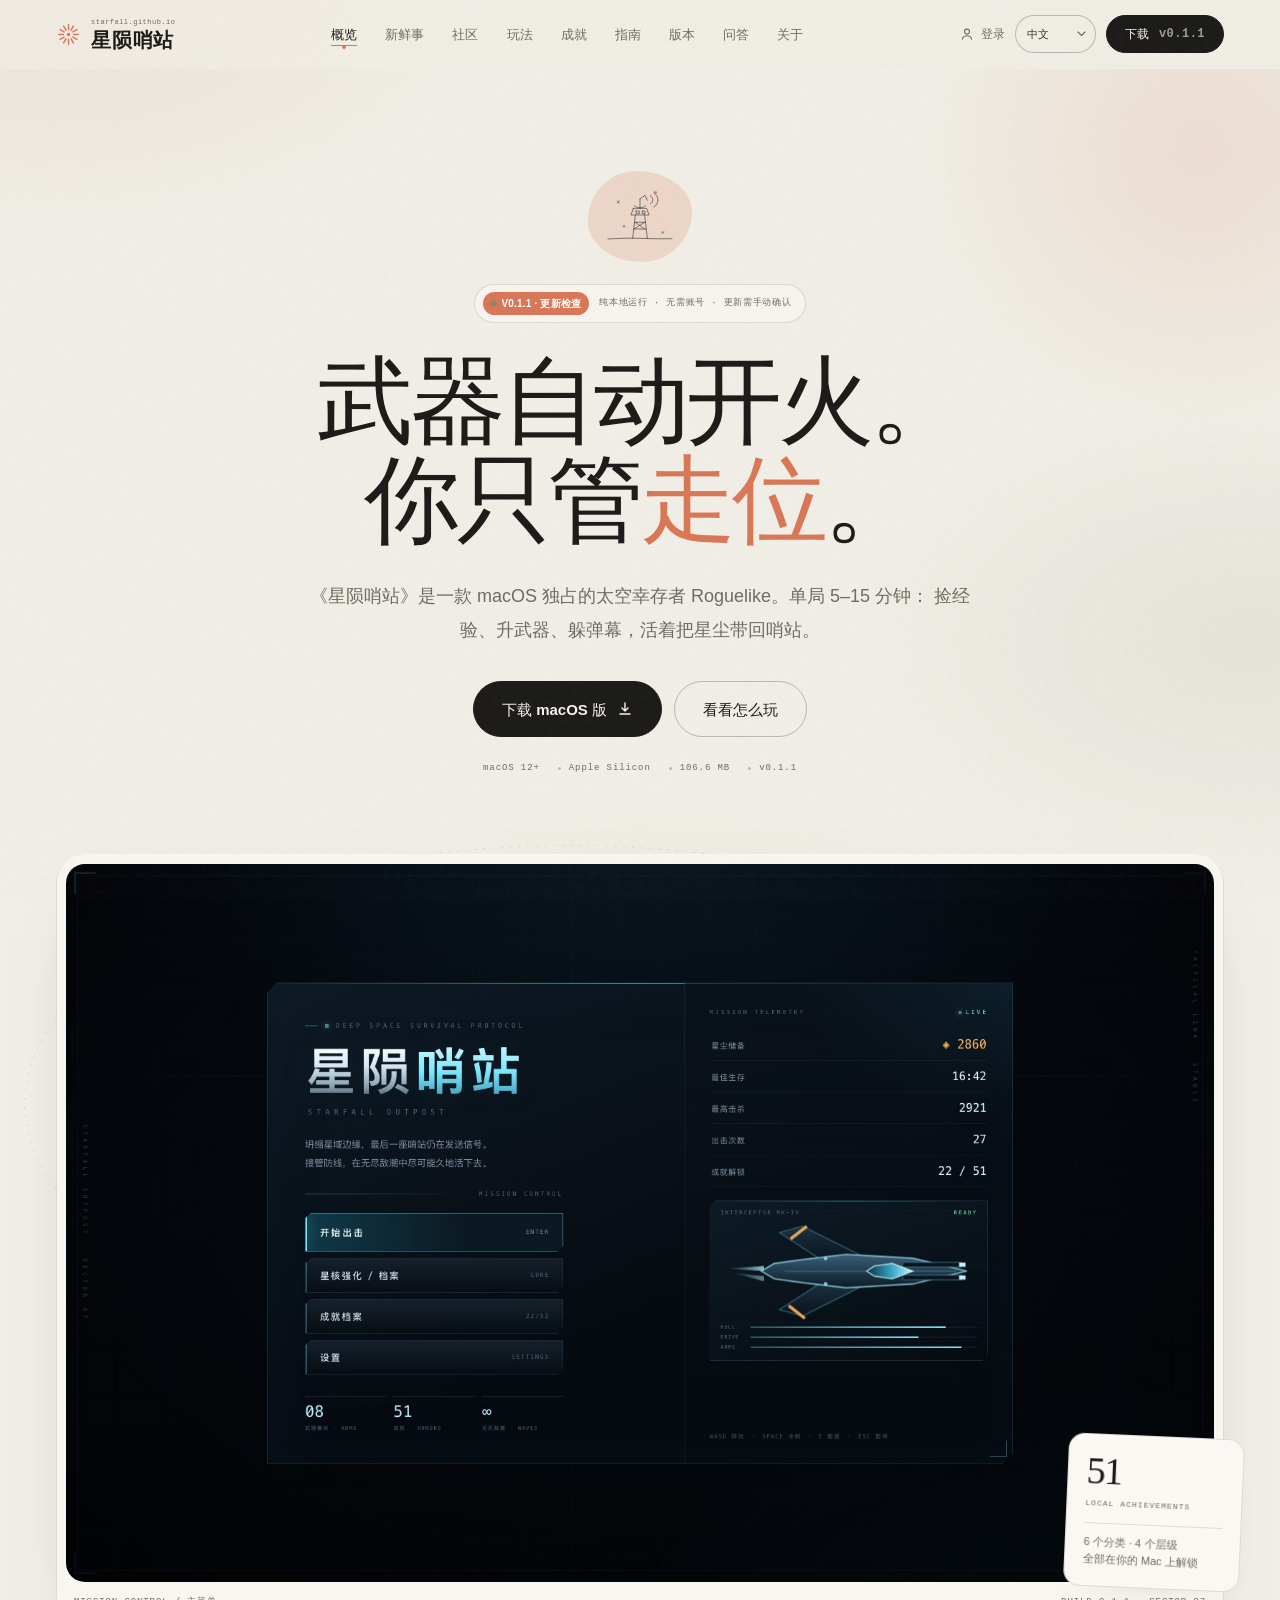
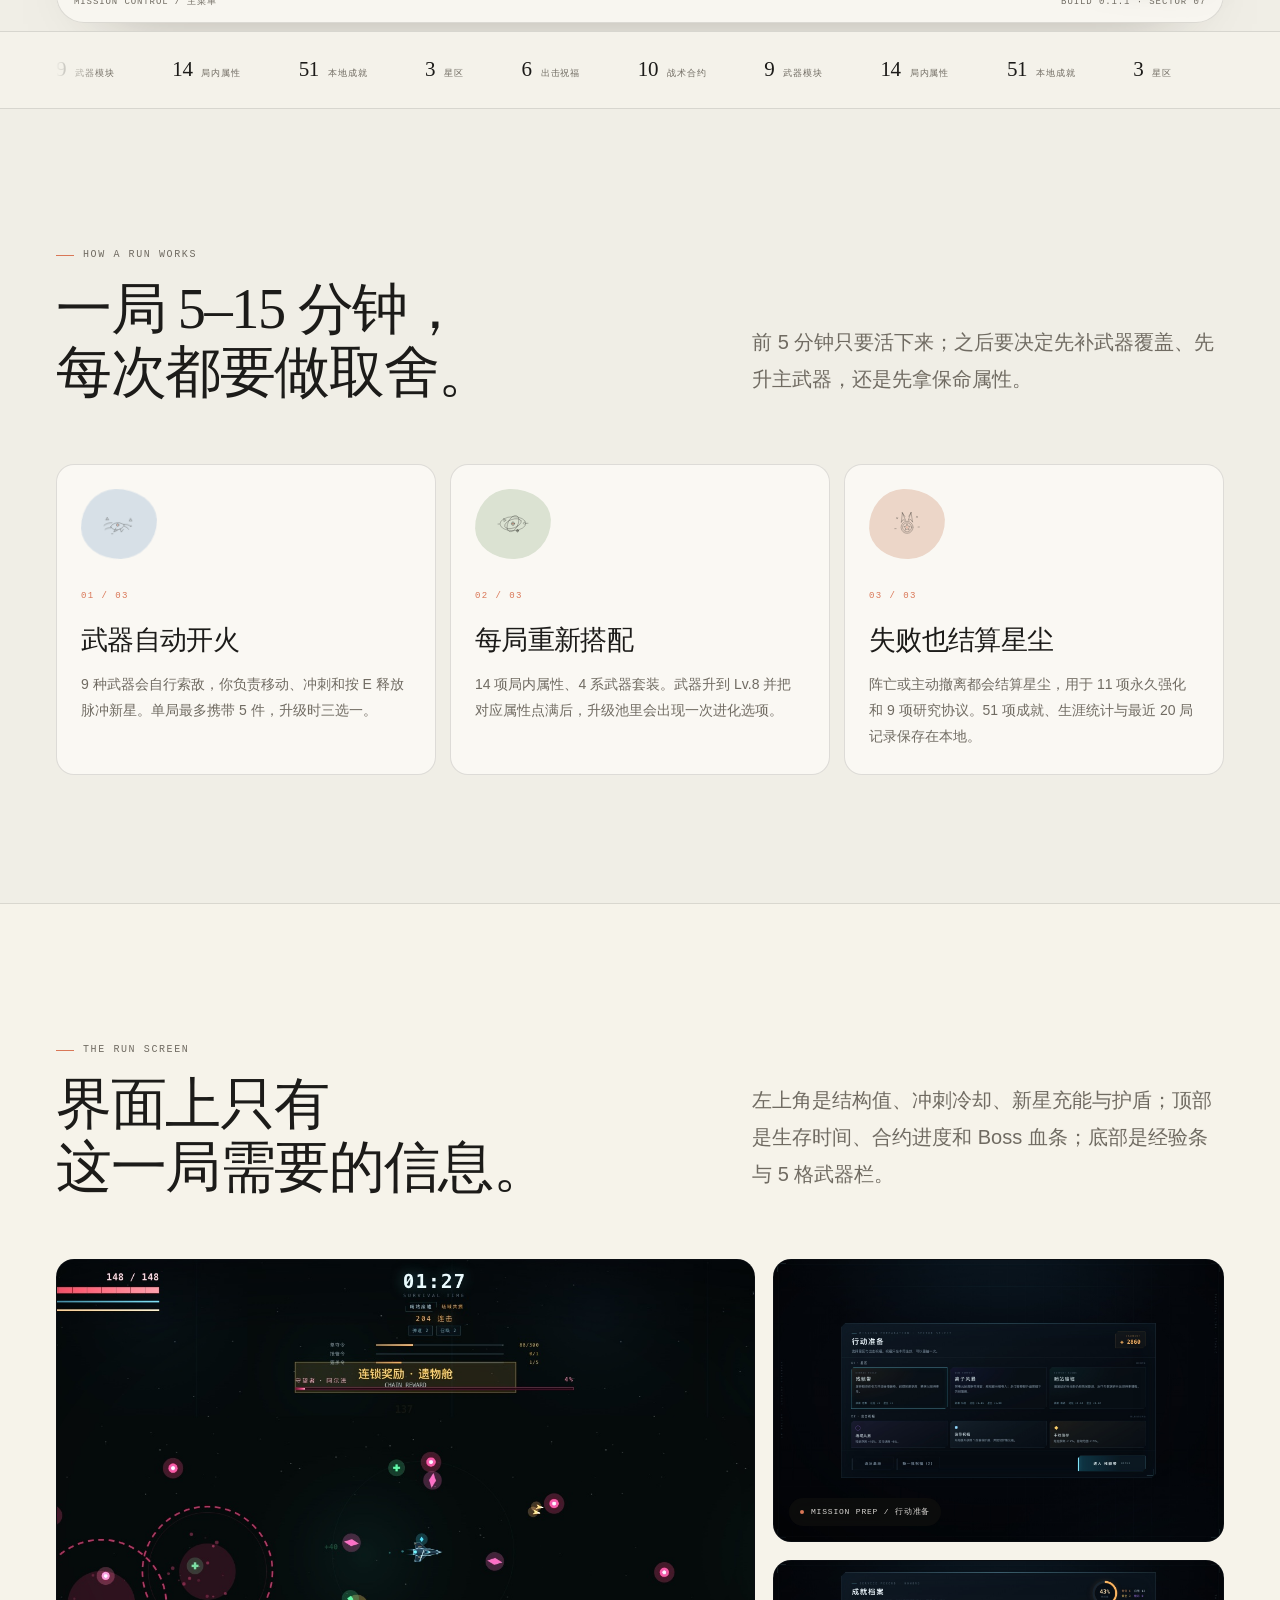
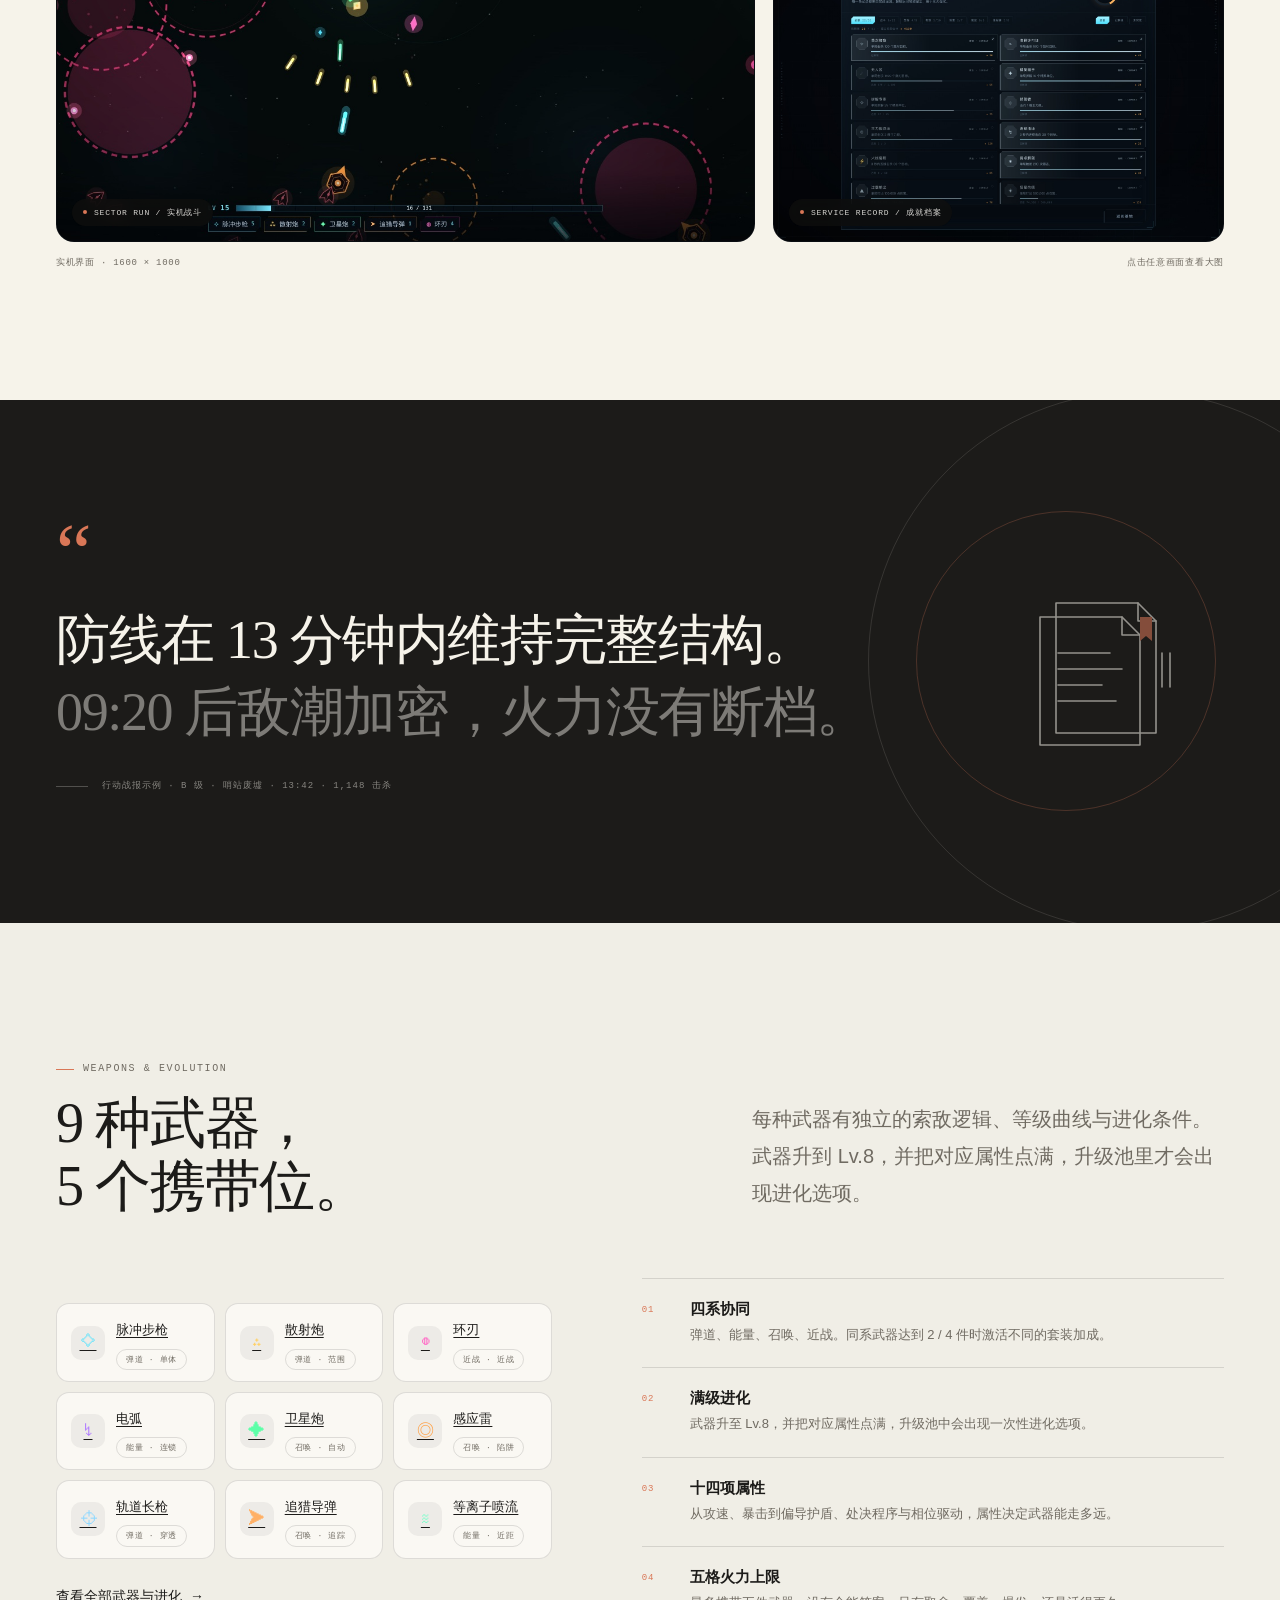
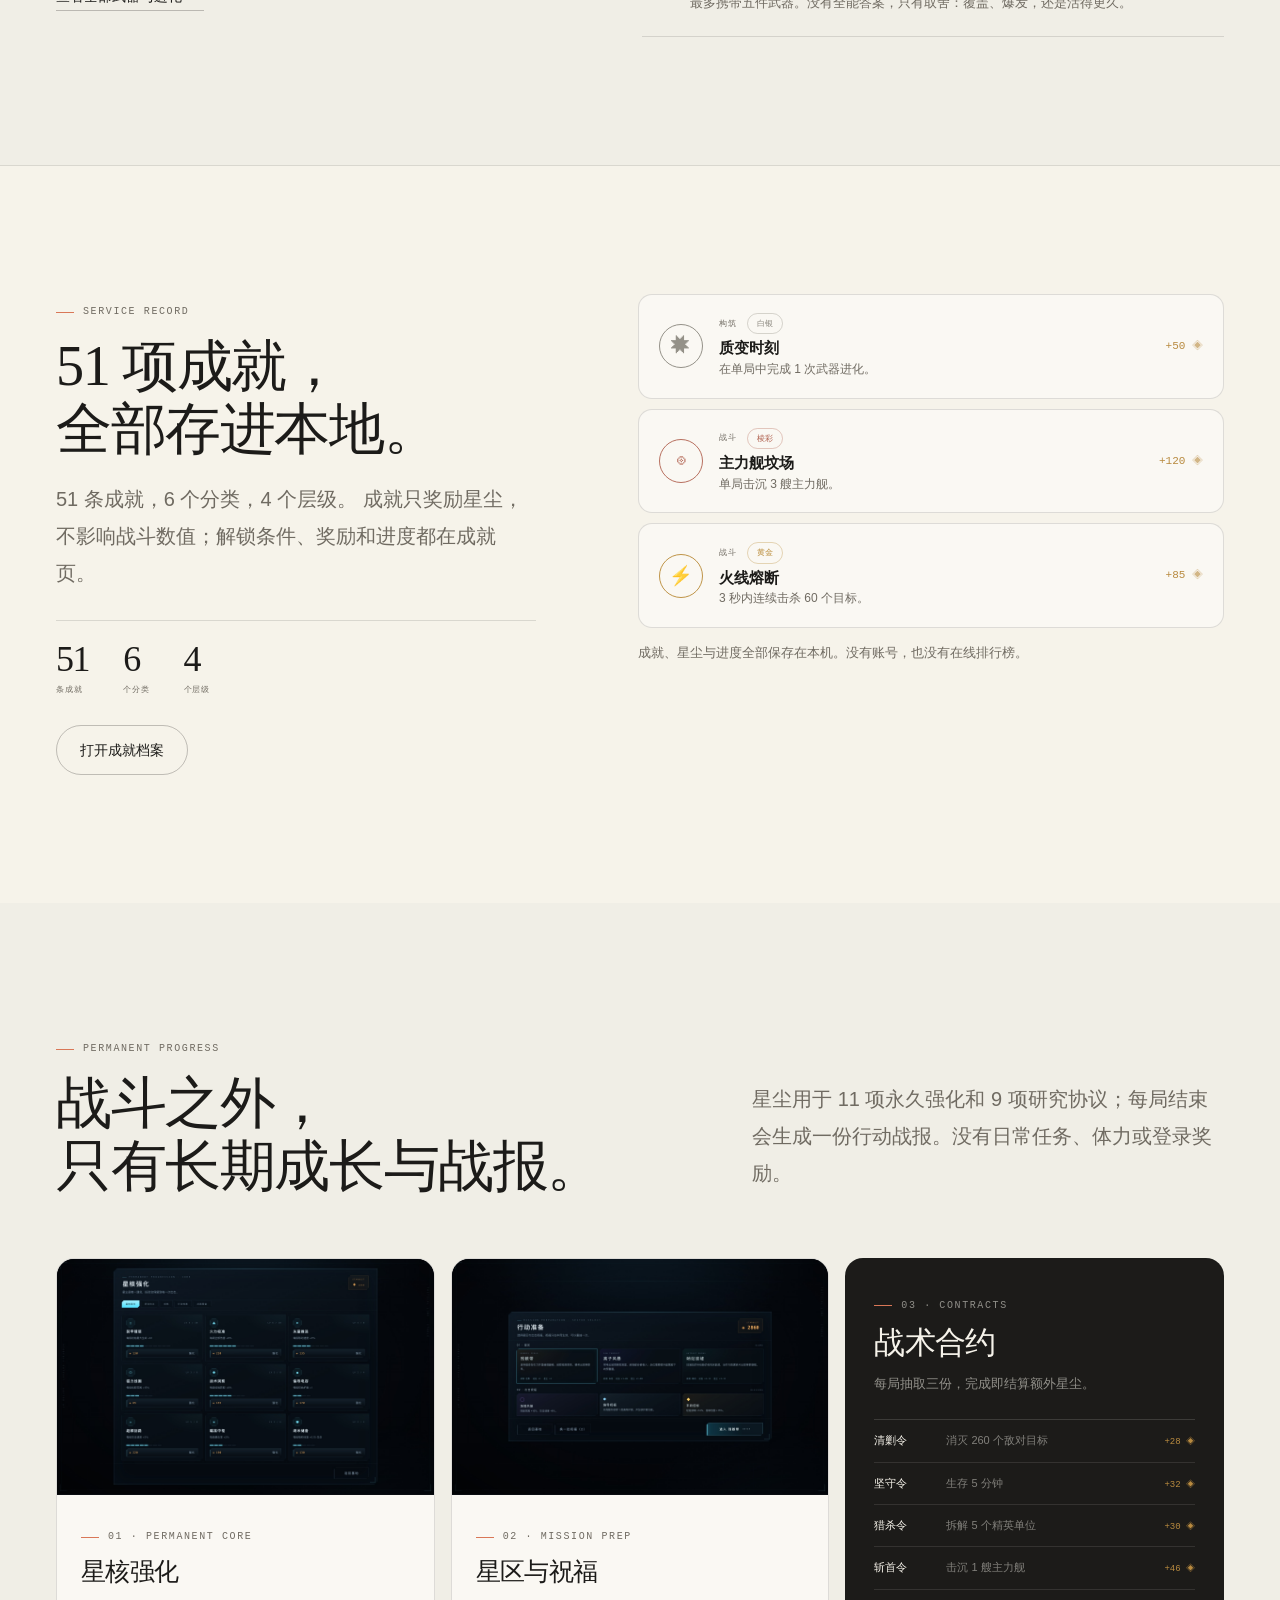
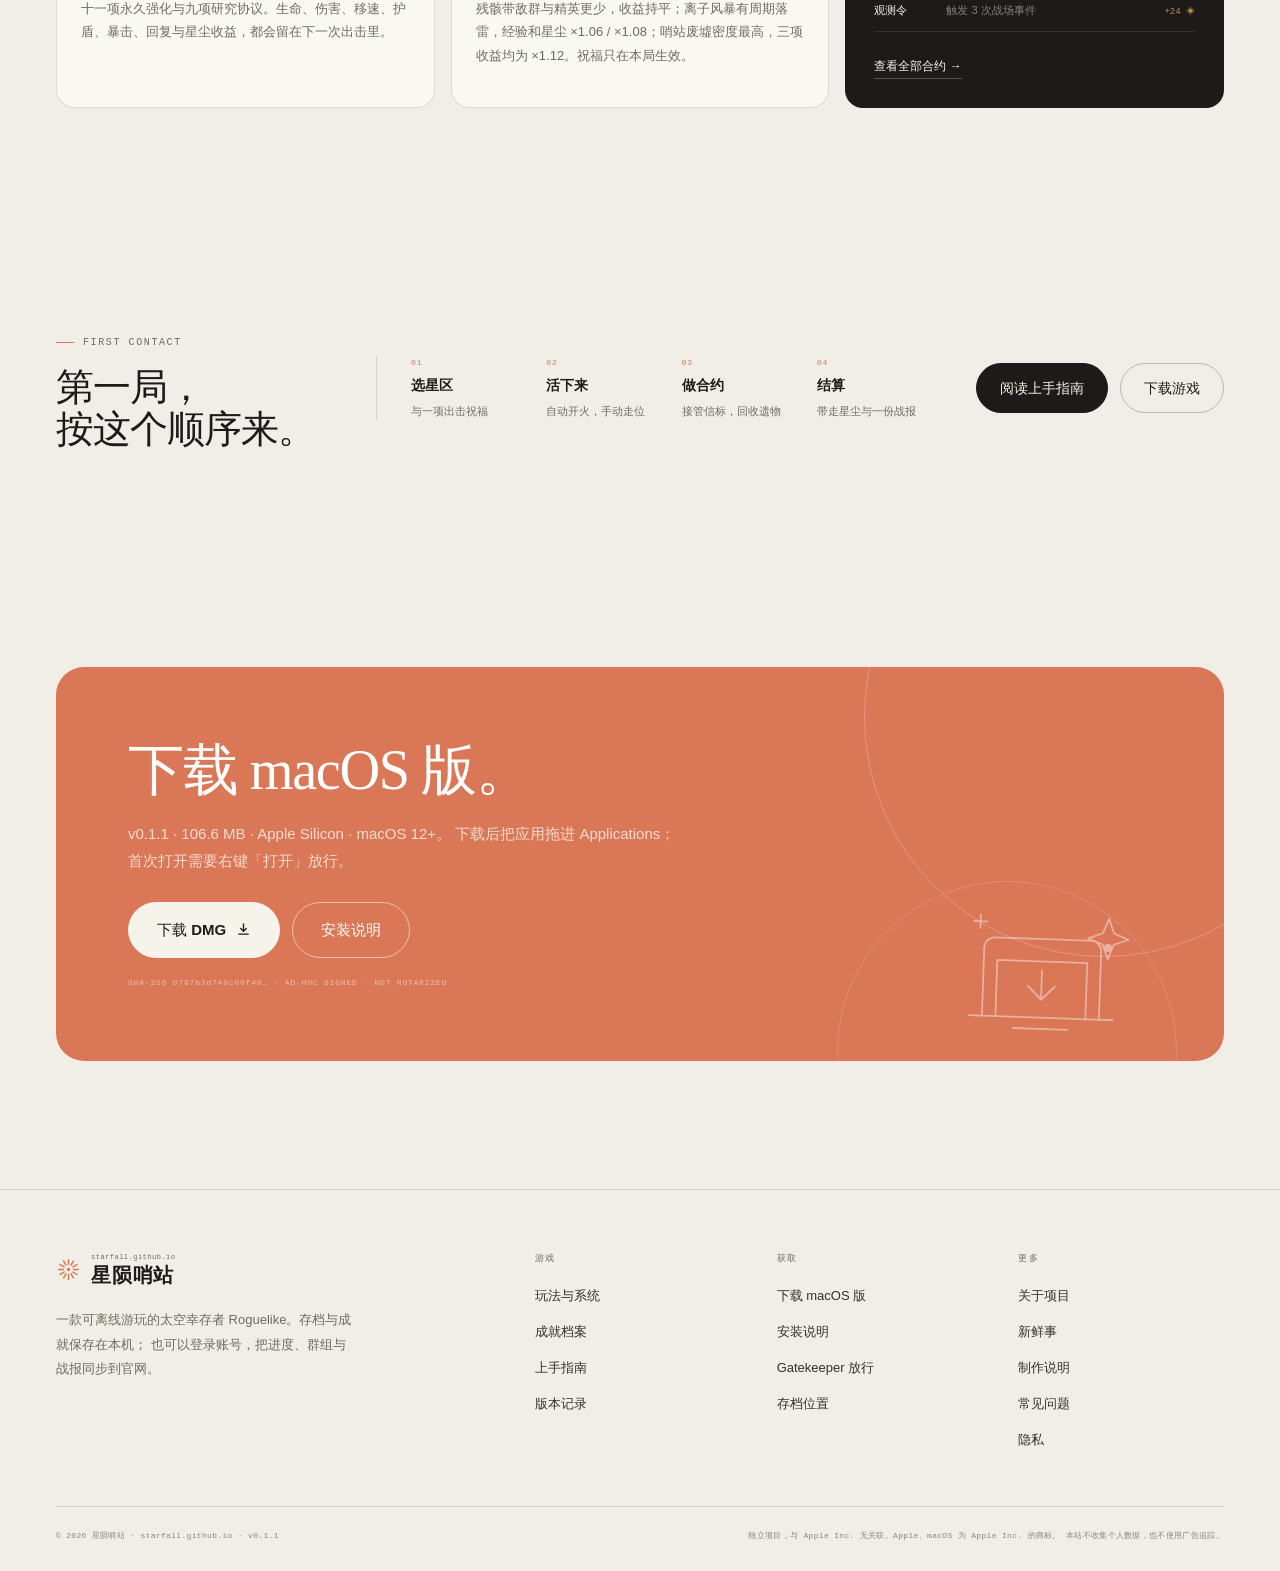
==== commit 427b8358: "Deploy STARFALL OUTPOST site v0.1.1" ====
--- a/index.html
+++ b/index.html
@@ -10,14 +10,14 @@
           document.documentElement.classList.add('i18n-pending')
         }
       } catch (error) {}
-    </script><title>星陨哨站 · starfall.github.io</title><meta name="description" content="《星陨哨站》是一款 macOS 独占的太空幸存者 Roguelike：武器自动开火，你控制舰船移动、冲刺和释放脉冲新星。单局 5–15 分钟，包含 9 种武器、14 项局内属性、3 个星区与 51 项本地成就。"><link rel="canonical" href="https://luckbubby2014.github.io/"><link rel="icon" type="image/svg+xml" href="/favicon.svg"><link rel="apple-touch-icon" href="/images/app-icon.png"><meta property="og:type" content="website"><meta property="og:site_name" content="星陨哨站"><meta property="og:locale" content="zh_CN"><meta property="og:title" content="星陨哨站 · starfall.github.io"><meta property="og:description" content="《星陨哨站》是一款 macOS 独占的太空幸存者 Roguelike：武器自动开火，你控制舰船移动、冲刺和释放脉冲新星。单局 5–15 分钟，包含 9 种武器、14 项局内属性、3 个星区与 51 项本地成就。"><meta property="og:url" content="https://luckbubby2014.github.io/"><meta property="og:image" content="https://luckbubby2014.github.io/images/og.png"><meta property="og:image:width" content="1200"><meta property="og:image:height" content="630"><meta name="twitter:card" content="summary_large_image"><meta name="twitter:title" content="星陨哨站 · starfall.github.io"><meta name="twitter:description" content="《星陨哨站》是一款 macOS 独占的太空幸存者 Roguelike：武器自动开火，你控制舰船移动、冲刺和释放脉冲新星。单局 5–15 分钟，包含 9 种武器、14 项局内属性、3 个星区与 51 项本地成就。"><meta name="twitter:image" content="https://luckbubby2014.github.io/images/og.png"><script type="application/ld+json">{"@context":"https://schema.org","@type":"VideoGame","name":"星陨哨站","alternateName":"starfall.github.io","description":"《星陨哨站》是一款 macOS 独占的太空幸存者 Roguelike：武器自动开火，你控制舰船移动、冲刺和释放脉冲新星。单局 5–15 分钟，包含 9 种武器、14 项局内属性、3 个星区与 51 项本地成就。","genre":["Roguelike","Survivors-like","Shooter"],"gamePlatform":"macOS","operatingSystem":"macOS 12+","applicationCategory":"GameApplication","softwareVersion":"0.1.0","inLanguage":"zh-CN","offers":{"@type":"Offer","price":"0","priceCurrency":"CNY"},"publisher":{"@type":"Organization","name":"starfall.github.io"}}</script><link rel="stylesheet" href="/_astro/about.B79FNnvr.css">
-<link rel="stylesheet" href="/_astro/index.ERj-T3fR.css"></head> <body class> <div class="ambient" aria-hidden="true"></div> <div class="scroll-progress" aria-hidden="true"><i></i></div> <a class="skip-link" href="#main">跳到主要内容</a> <header class="site-header" id="site-header"> <div class="wrap header-inner"> <a class="brand " href="/" aria-label="星陨哨站 · 首页"> <svg class="brand-mark" width="22" height="22" viewBox="0 0 32 32" fill="none" aria-hidden="true"> <g stroke="currentColor" stroke-width="1.9" stroke-linecap="round"> <line x1="16" y1="3.5" x2="16" y2="9.5" transform="rotate(0 16 16)"></line><line x1="16" y1="3.5" x2="16" y2="9.5" transform="rotate(30 16 16)"></line><line x1="16" y1="3.5" x2="16" y2="9.5" transform="rotate(60 16 16)"></line><line x1="16" y1="3.5" x2="16" y2="9.5" transform="rotate(90 16 16)"></line><line x1="16" y1="3.5" x2="16" y2="9.5" transform="rotate(120 16 16)"></line><line x1="16" y1="3.5" x2="16" y2="9.5" transform="rotate(150 16 16)"></line><line x1="16" y1="3.5" x2="16" y2="9.5" transform="rotate(180 16 16)"></line><line x1="16" y1="3.5" x2="16" y2="9.5" transform="rotate(210 16 16)"></line><line x1="16" y1="3.5" x2="16" y2="9.5" transform="rotate(240 16 16)"></line><line x1="16" y1="3.5" x2="16" y2="9.5" transform="rotate(270 16 16)"></line><line x1="16" y1="3.5" x2="16" y2="9.5" transform="rotate(300 16 16)"></line><line x1="16" y1="3.5" x2="16" y2="9.5" transform="rotate(330 16 16)"></line> </g> <circle cx="16" cy="16" r="2.2" fill="currentColor"></circle> </svg> <span class="brand-word"> <span class="brand-en">starfall.github.io</span> <span class="brand-cn">星陨哨站</span> </span> </a> <nav class="site-nav" aria-label="主导航"> <a href="/" aria-current="page"> 概览 </a><a href="/features"> 玩法 </a><a href="/achievements"> 成就 </a><a href="/guide"> 指南 </a><a href="/changelog"> 版本 </a><a href="/faq"> 问答 </a><a href="/about"> 关于 </a> </nav> <div class="header-actions"> <div class="lang-switch"> <select id="lang-select" aria-label="语言 / Language"> <option value="zh-CN">中文</option> <option value="en">English</option> <option value="zh-TW">繁體中文</option> <option value="ja">日本語</option> <option value="fr">Français</option> <option value="de">Deutsch</option> <option value="th">ไทย</option> <option value="es">Español</option> </select> </div> <a class="btn btn--sm" href="/download">
-下载 <span class="mono" style="opacity:.6">v0.1.0</span> </a> <button class="nav-toggle" type="button" aria-expanded="false" aria-controls="mobile-nav" aria-label="打开菜单"> <span></span> </button> </div> </div> </header> <div class="mobile-nav" id="mobile-nav"> <a href="/" aria-current="page"> 概览 <span>01</span> </a><a href="/features"> 玩法 <span>02</span> </a><a href="/achievements"> 成就 <span>03</span> </a><a href="/guide"> 指南 <span>04</span> </a><a href="/changelog"> 版本 <span>05</span> </a><a href="/faq"> 问答 <span>06</span> </a><a href="/about"> 关于 <span>07</span> </a><a href="/download"> 下载 <span>08</span> </a> <a class="btn" href="/download">下载 macOS 版 · 106.6 MB</a> </div> <main id="main">  <section class="hero" data-astro-cid-j7pv25f6> <div class="wrap" data-astro-cid-j7pv25f6> <div class="hero-copy" data-astro-cid-j7pv25f6> <div class="art-plate art-plate--clay hero-art" aria-hidden="true" data-astro-cid-j7pv25f6> <svg class="line-art line-art--beacon" viewBox="0 0 240 200" fill="none" aria-hidden="true"> <g class="art-lines" stroke="currentColor" stroke-width="1.6" stroke-linecap="round" stroke-linejoin="round">  <path pathLength="1" style="--i:0" d="M24 168c30-2 60-3 96-2 38 1 68 2 96 1"></path> <path pathLength="1" style="--i:1" d="M98 166 106 96m36 70-8-70"></path> <path pathLength="1" style="--i:2" d="M102 138h36M104 118h32M102 138l32-20M134 138l-28-20"></path> <path pathLength="1" style="--i:3" d="M100 76h40l7 20H93z"></path> <path pathLength="1" style="--i:4" d="M108 84h10v8h-10zM127 84h8v8h-8z"></path> <path pathLength="1" style="--i:5" d="M120 76V48"></path> <path pathLength="1" style="--i:6" d="M103 68c9 9 25 9 34 0"></path> <path pathLength="1" style="--i:7" d="M120 48l15-11 7 15"></path> <path pathLength="1" style="--i:8" d="M151 38c10 6 10 19 0 25M162 30c16 10 16 32 0 42"></path> <path pathLength="1" style="--i:9" d="M52 54l6 6m-6 0 6-6M186 146l5 5m-5 0 5-5M70 128l4 4m-4 0 4-4"></path>           </g> <g class="art-accent"> <circle cx="166" cy="28" r="4.6"></circle>          </g> </svg> </div> <div class="hero-badge" data-astro-cid-j7pv25f6> <span class="pill" data-astro-cid-j7pv25f6><span class="dot" data-astro-cid-j7pv25f6></span>V0.1.0 首航</span> <span data-astro-cid-j7pv25f6>纯本地运行 · 无需账号 · 无需联网</span> </div> <h1 data-astro-cid-j7pv25f6> <span class="line" data-astro-cid-j7pv25f6>武器自动开火。</span> <span class="line" data-astro-cid-j7pv25f6>你只管<em data-astro-cid-j7pv25f6>走位</em>。</span> </h1> <p class="hero-sub" data-astro-cid-j7pv25f6>
+    </script><title>星陨哨站 · starfall.github.io</title><meta name="description" content="《星陨哨站》是一款 macOS 独占的太空幸存者 Roguelike：武器自动开火，你控制舰船移动、冲刺和释放脉冲新星。单局 5–15 分钟，包含 9 种武器、14 项局内属性、3 个星区与 51 项本地成就。"><link rel="canonical" href="https://luckbubby2014.github.io/"><link rel="icon" type="image/svg+xml" href="/favicon.svg"><link rel="apple-touch-icon" href="/images/app-icon.png"><meta property="og:type" content="website"><meta property="og:site_name" content="星陨哨站"><meta property="og:locale" content="zh_CN"><meta property="og:title" content="星陨哨站 · starfall.github.io"><meta property="og:description" content="《星陨哨站》是一款 macOS 独占的太空幸存者 Roguelike：武器自动开火，你控制舰船移动、冲刺和释放脉冲新星。单局 5–15 分钟，包含 9 种武器、14 项局内属性、3 个星区与 51 项本地成就。"><meta property="og:url" content="https://luckbubby2014.github.io/"><meta property="og:image" content="https://luckbubby2014.github.io/images/og.png"><meta property="og:image:width" content="1200"><meta property="og:image:height" content="630"><meta name="twitter:card" content="summary_large_image"><meta name="twitter:title" content="星陨哨站 · starfall.github.io"><meta name="twitter:description" content="《星陨哨站》是一款 macOS 独占的太空幸存者 Roguelike：武器自动开火，你控制舰船移动、冲刺和释放脉冲新星。单局 5–15 分钟，包含 9 种武器、14 项局内属性、3 个星区与 51 项本地成就。"><meta name="twitter:image" content="https://luckbubby2014.github.io/images/og.png"><script type="application/ld+json">{"@context":"https://schema.org","@type":"VideoGame","name":"星陨哨站","alternateName":"starfall.github.io","description":"《星陨哨站》是一款 macOS 独占的太空幸存者 Roguelike：武器自动开火，你控制舰船移动、冲刺和释放脉冲新星。单局 5–15 分钟，包含 9 种武器、14 项局内属性、3 个星区与 51 项本地成就。","genre":["Roguelike","Survivors-like","Shooter"],"gamePlatform":"macOS","operatingSystem":"macOS 12+","applicationCategory":"GameApplication","softwareVersion":"0.1.1","inLanguage":"zh-CN","offers":{"@type":"Offer","price":"0","priceCurrency":"CNY"},"publisher":{"@type":"Organization","name":"starfall.github.io"}}</script><link rel="stylesheet" href="/_astro/about.J2XBcAAr.css">
+<link rel="stylesheet" href="/_astro/index.ERj-T3fR.css"></head> <body class> <div class="ambient" aria-hidden="true"></div> <div class="scroll-progress" aria-hidden="true"><i></i></div> <a class="skip-link" href="#main">跳到主要内容</a> <header class="site-header" id="site-header"> <div class="wrap header-inner"> <a class="brand " href="/" aria-label="星陨哨站 · 首页"> <svg class="brand-mark" width="22" height="22" viewBox="0 0 32 32" fill="none" aria-hidden="true"> <g stroke="currentColor" stroke-width="1.9" stroke-linecap="round"> <line x1="16" y1="3.5" x2="16" y2="9.5" transform="rotate(0 16 16)"></line><line x1="16" y1="3.5" x2="16" y2="9.5" transform="rotate(30 16 16)"></line><line x1="16" y1="3.5" x2="16" y2="9.5" transform="rotate(60 16 16)"></line><line x1="16" y1="3.5" x2="16" y2="9.5" transform="rotate(90 16 16)"></line><line x1="16" y1="3.5" x2="16" y2="9.5" transform="rotate(120 16 16)"></line><line x1="16" y1="3.5" x2="16" y2="9.5" transform="rotate(150 16 16)"></line><line x1="16" y1="3.5" x2="16" y2="9.5" transform="rotate(180 16 16)"></line><line x1="16" y1="3.5" x2="16" y2="9.5" transform="rotate(210 16 16)"></line><line x1="16" y1="3.5" x2="16" y2="9.5" transform="rotate(240 16 16)"></line><line x1="16" y1="3.5" x2="16" y2="9.5" transform="rotate(270 16 16)"></line><line x1="16" y1="3.5" x2="16" y2="9.5" transform="rotate(300 16 16)"></line><line x1="16" y1="3.5" x2="16" y2="9.5" transform="rotate(330 16 16)"></line> </g> <circle cx="16" cy="16" r="2.2" fill="currentColor"></circle> </svg> <span class="brand-word"> <span class="brand-en">starfall.github.io</span> <span class="brand-cn">星陨哨站</span> </span> </a> <nav class="site-nav" aria-label="主导航"> <a href="/" aria-current="page"> 概览 </a><a href="/newsroom"> 新鲜事 </a><a href="/group"> 社区 </a><a href="/features"> 玩法 </a><a href="/achievements"> 成就 </a><a href="/guide"> 指南 </a><a href="/changelog"> 版本 </a><a href="/faq"> 问答 </a><a href="/about"> 关于 </a> </nav> <div class="header-actions"> <a class="account-link" href="/account" data-account-link aria-label="账号"> <svg viewBox="0 0 20 20" fill="none" aria-hidden="true"> <circle cx="10" cy="7" r="3.1" stroke="currentColor" stroke-width="1.4"></circle> <path d="M4.2 16.4c.7-2.7 3-4.2 5.8-4.2s5.1 1.5 5.8 4.2" stroke="currentColor" stroke-width="1.4" stroke-linecap="round"></path> </svg> <span data-account-label>登录</span> </a> <div class="lang-switch"> <select id="lang-select" aria-label="语言 / Language"> <option value="zh-CN">中文</option> <option value="en">English</option> <option value="zh-TW">繁體中文</option> <option value="ja">日本語</option> <option value="fr">Français</option> <option value="de">Deutsch</option> <option value="th">ไทย</option> <option value="es">Español</option> </select> </div> <a class="btn btn--sm" href="/download">
+下载 <span class="mono" style="opacity:.6">v0.1.1</span> </a> <button class="nav-toggle" type="button" aria-expanded="false" aria-controls="mobile-nav" aria-label="打开菜单"> <span></span> </button> </div> </div> </header> <div class="mobile-nav" id="mobile-nav"> <a href="/" aria-current="page"> 概览 <span>01</span> </a><a href="/newsroom"> 新鲜事 <span>02</span> </a><a href="/group"> 社区 <span>03</span> </a><a href="/features"> 玩法 <span>04</span> </a><a href="/achievements"> 成就 <span>05</span> </a><a href="/guide"> 指南 <span>06</span> </a><a href="/changelog"> 版本 <span>07</span> </a><a href="/faq"> 问答 <span>08</span> </a><a href="/about"> 关于 <span>09</span> </a><a href="/download"> 下载 <span>010</span> </a> <a href="/account" data-account-link data-account-mobile>账号</a> <a href="/group">社区</a> <a class="btn" href="/download">下载 macOS 版 · 106.6 MB</a> </div> <script type="module" src="/_astro/SiteHeader.astro_astro_type_script_index_0_lang.S4zCMWhy.js"></script> <main id="main">  <section class="hero" data-astro-cid-j7pv25f6> <div class="wrap" data-astro-cid-j7pv25f6> <div class="hero-copy" data-astro-cid-j7pv25f6> <div class="art-plate art-plate--clay hero-art" aria-hidden="true" data-astro-cid-j7pv25f6> <svg class="line-art line-art--beacon" viewBox="0 0 240 200" fill="none" aria-hidden="true"> <g class="art-lines" stroke="currentColor" stroke-width="1.6" stroke-linecap="round" stroke-linejoin="round">  <path pathLength="1" style="--i:0" d="M24 168c30-2 60-3 96-2 38 1 68 2 96 1"></path> <path pathLength="1" style="--i:1" d="M98 166 106 96m36 70-8-70"></path> <path pathLength="1" style="--i:2" d="M102 138h36M104 118h32M102 138l32-20M134 138l-28-20"></path> <path pathLength="1" style="--i:3" d="M100 76h40l7 20H93z"></path> <path pathLength="1" style="--i:4" d="M108 84h10v8h-10zM127 84h8v8h-8z"></path> <path pathLength="1" style="--i:5" d="M120 76V48"></path> <path pathLength="1" style="--i:6" d="M103 68c9 9 25 9 34 0"></path> <path pathLength="1" style="--i:7" d="M120 48l15-11 7 15"></path> <path pathLength="1" style="--i:8" d="M151 38c10 6 10 19 0 25M162 30c16 10 16 32 0 42"></path> <path pathLength="1" style="--i:9" d="M52 54l6 6m-6 0 6-6M186 146l5 5m-5 0 5-5M70 128l4 4m-4 0 4-4"></path>           </g> <g class="art-accent"> <circle cx="166" cy="28" r="4.6"></circle>          </g> </svg> </div> <div class="hero-badge" data-astro-cid-j7pv25f6> <span class="pill" data-astro-cid-j7pv25f6><span class="dot" data-astro-cid-j7pv25f6></span>V0.1.1 · 更新检查</span> <span data-astro-cid-j7pv25f6>纯本地运行 · 无需账号 · 更新需手动确认</span> </div> <h1 data-astro-cid-j7pv25f6> <span class="line" data-astro-cid-j7pv25f6>武器自动开火。</span> <span class="line" data-astro-cid-j7pv25f6>你只管<em data-astro-cid-j7pv25f6>走位</em>。</span> </h1> <p class="hero-sub" data-astro-cid-j7pv25f6>
 《星陨哨站》是一款 macOS 独占的太空幸存者 Roguelike。单局 5–15 分钟：
           捡经验、升武器、躲弹幕，活着把星尘带回哨站。
-</p> <div class="hero-actions" data-astro-cid-j7pv25f6> <a class="btn btn--lg" href="https://github.com/luckbubby2014/luckbubby2014.github.io/releases/download/v0.1.0/starfall-outpost-0.1.0-arm64.dmg" download="星陨哨站-0.1.0-arm64.dmg" data-astro-cid-j7pv25f6>
+</p> <div class="hero-actions" data-astro-cid-j7pv25f6> <a class="btn btn--lg" href="https://github.com/luckbubby2014/luckbubby2014.github.io/releases/download/v0.1.1/starfall-outpost-0.1.1-arm64.dmg" download="星陨哨站-0.1.1-arm64.dmg" data-astro-cid-j7pv25f6>
 下载 macOS 版
-<svg width="16" height="16" viewBox="0 0 16 16" fill="none" aria-hidden="true" data-astro-cid-j7pv25f6> <path d="M8 2v8m0 0 3-3m-3 3L5 7M3 13h10" stroke="currentColor" stroke-width="1.4" stroke-linecap="round" stroke-linejoin="round" data-astro-cid-j7pv25f6></path> </svg> </a> <a class="btn btn--ghost btn--lg" href="/features" data-astro-cid-j7pv25f6>看看怎么玩</a> </div> <div class="hero-meta" data-astro-cid-j7pv25f6> <span data-astro-cid-j7pv25f6>macOS 12+</span> <span data-astro-cid-j7pv25f6>Apple Silicon</span> <span data-astro-cid-j7pv25f6>106.6 MB</span> <span data-astro-cid-j7pv25f6>v0.1.0</span> </div> </div> <div class="hero-visual" data-astro-cid-j7pv25f6> <svg class="hero-orbit" viewBox="0 0 1200 620" fill="none" aria-hidden="true" data-astro-cid-j7pv25f6> <ellipse cx="600" cy="310" rx="560" ry="265" stroke="currentColor" stroke-width="0.8" stroke-dasharray="2 7" data-astro-cid-j7pv25f6></ellipse> <ellipse cx="600" cy="310" rx="430" ry="195" stroke="currentColor" stroke-width="0.7" opacity=".65" data-astro-cid-j7pv25f6></ellipse> <circle cx="600" cy="310" r="3" fill="currentColor" data-astro-cid-j7pv25f6></circle> <circle cx="160" cy="310" r="4" fill="currentColor" data-astro-cid-j7pv25f6></circle> <circle cx="1025" cy="170" r="2.5" fill="currentColor" data-astro-cid-j7pv25f6></circle> </svg> <figure class="hero-shot" data-astro-cid-j7pv25f6> <img src="/images/menu.jpg" width="1600" height="1000" alt="《星陨哨站》主菜单：深空中的任务控制台、战舰与作战遥测" fetchpriority="high" data-astro-cid-j7pv25f6> <figcaption data-astro-cid-j7pv25f6> <span data-astro-cid-j7pv25f6>MISSION CONTROL / 主菜单</span> <span data-astro-cid-j7pv25f6>BUILD 0.1.0 · SECTOR 07</span> </figcaption> </figure> <aside class="hero-float" aria-label="成就统计" data-astro-cid-j7pv25f6> <div class="num" data-astro-cid-j7pv25f6>51</div> <div class="label" data-astro-cid-j7pv25f6>LOCAL ACHIEVEMENTS</div> <div class="rule" data-astro-cid-j7pv25f6></div> <div class="tiny" data-astro-cid-j7pv25f6>6 个分类 · 4 个层级<br data-astro-cid-j7pv25f6>全部在你的 Mac 上解锁</div> </aside> </div> </div> </section> <div class="ticker" aria-label="内容概览" data-astro-cid-j7pv25f6> <div class="wrap ticker-inner" data-astro-cid-j7pv25f6> <div class="ticker-track" data-astro-cid-j7pv25f6> <span class="ticker-item" data-astro-cid-j7pv25f6><b data-astro-cid-j7pv25f6>9</b> 武器模块</span><span class="ticker-item" data-astro-cid-j7pv25f6><b data-astro-cid-j7pv25f6>14</b> 局内属性</span><span class="ticker-item" data-astro-cid-j7pv25f6><b data-astro-cid-j7pv25f6>51</b> 本地成就</span><span class="ticker-item" data-astro-cid-j7pv25f6><b data-astro-cid-j7pv25f6>3</b> 星区</span><span class="ticker-item" data-astro-cid-j7pv25f6><b data-astro-cid-j7pv25f6>6</b> 出击祝福</span><span class="ticker-item" data-astro-cid-j7pv25f6><b data-astro-cid-j7pv25f6>10</b> 战术合约</span> </div> <div class="ticker-track" aria-hidden="true" data-astro-cid-j7pv25f6> <span class="ticker-item" data-astro-cid-j7pv25f6><b data-astro-cid-j7pv25f6>9</b> 武器模块</span><span class="ticker-item" data-astro-cid-j7pv25f6><b data-astro-cid-j7pv25f6>14</b> 局内属性</span><span class="ticker-item" data-astro-cid-j7pv25f6><b data-astro-cid-j7pv25f6>51</b> 本地成就</span><span class="ticker-item" data-astro-cid-j7pv25f6><b data-astro-cid-j7pv25f6>3</b> 星区</span><span class="ticker-item" data-astro-cid-j7pv25f6><b data-astro-cid-j7pv25f6>6</b> 出击祝福</span><span class="ticker-item" data-astro-cid-j7pv25f6><b data-astro-cid-j7pv25f6>10</b> 战术合约</span> </div> </div> </div> <section class="section" data-astro-cid-j7pv25f6> <div class="wrap" data-astro-cid-j7pv25f6> <div class="section-head"> <div> <div class="eyebrow">HOW A RUN WORKS</div> <h2>一局 5–15 分钟，<br />每次都要做取舍。</h2> </div> <p class="lede">前 5 分钟只要活下来；之后要决定先补武器覆盖、先升主武器，还是先拿保命属性。</p> </div> <div class="pillar-grid" data-reveal data-astro-cid-j7pv25f6> <article class="pillar" data-astro-cid-j7pv25f6> <div class="art-plate art-plate--sky pillar-art" aria-hidden="true" data-astro-cid-j7pv25f6> <svg class="line-art line-art--ship" viewBox="0 0 240 200" fill="none" aria-hidden="true"> <g class="art-lines" stroke="currentColor" stroke-width="1.6" stroke-linecap="round" stroke-linejoin="round">   <path pathLength="1" style="--i:0" d="M30 108c16-11 31-15 48-14M36 132c12-7 23-9 36-8"></path> <path pathLength="1" style="--i:1" d="M70 116c10-16 32-24 54-21l27 11c-4 18-25 31-49 31-14 0-26-8-32-21Z"></path> <path pathLength="1" style="--i:2" d="M101 126l-13 23 21-9M127 131l6 20 13-17"></path> <path pathLength="1" style="--i:3" d="M151 106c16-2 28 3 38 11M153 117c12 4 20 10 24 18"></path> <circle pathLength="1" style="--i:4" cx="112" cy="108" r="8"></circle> <path pathLength="1" style="--i:5" d="M50 62l9 13H41zM190 72l9 13h-18zM74 160h8M188 116h8"></path>          </g> <g class="art-accent">  <circle cx="112" cy="108" r="3.4"></circle>         </g> </svg> </div> <span class="n" data-astro-cid-j7pv25f6>01 / 03</span> <h3 data-astro-cid-j7pv25f6>武器自动开火</h3> <p data-astro-cid-j7pv25f6>9 种武器会自行索敌，你负责移动、冲刺和按 E 释放脉冲新星。单局最多携带 5 件，升级时三选一。</p> </article><article class="pillar" data-astro-cid-j7pv25f6> <div class="art-plate art-plate--sage pillar-art" aria-hidden="true" data-astro-cid-j7pv25f6> <svg class="line-art line-art--weapons" viewBox="0 0 240 200" fill="none" aria-hidden="true"> <g class="art-lines" stroke="currentColor" stroke-width="1.6" stroke-linecap="round" stroke-linejoin="round">    <ellipse pathLength="1" style="--i:0" cx="120" cy="100" rx="78" ry="42"></ellipse> <ellipse pathLength="1" style="--i:1" cx="120" cy="100" rx="52" ry="26" transform="rotate(-18 120 100)"></ellipse> <ellipse pathLength="1" style="--i:2" cx="120" cy="100" rx="30" ry="52" transform="rotate(28 120 100)"></ellipse> <circle pathLength="1" style="--i:3" cx="120" cy="100" r="10"></circle> <path pathLength="1" style="--i:4" d="M120 90v20M110 100h20"></path> <path pathLength="1" style="--i:5" d="M188 92l7 7-7 7-7-7zM66 70l14 8-14 8z"></path> <circle pathLength="1" style="--i:6" cx="146" cy="143" r="7"></circle> <path pathLength="1" style="--i:7" d="M146 136v14M139 143h14M30 100h8M202 100h8"></path>         </g> <g class="art-accent">   <circle cx="120" cy="100" r="3.6"></circle>        </g> </svg> </div> <span class="n" data-astro-cid-j7pv25f6>02 / 03</span> <h3 data-astro-cid-j7pv25f6>每局重新搭配</h3> <p data-astro-cid-j7pv25f6>14 项局内属性、4 系武器套装。武器升到 Lv.8 并把对应属性点满后，升级池里会出现一次进化选项。</p> </article><article class="pillar" data-astro-cid-j7pv25f6> <div class="art-plate art-plate--clay pillar-art" aria-hidden="true" data-astro-cid-j7pv25f6> <svg class="line-art line-art--medal" viewBox="0 0 240 200" fill="none" aria-hidden="true"> <g class="art-lines" stroke="currentColor" stroke-width="1.6" stroke-linecap="round" stroke-linejoin="round">     <path pathLength="1" style="--i:0" d="M94 34l18 46-16-4-10 16zM146 34l-18 46 16-4 10 16z"></path> <path pathLength="1" style="--i:1" d="M94 34l14 22M146 34l-14 22"></path> <circle pathLength="1" style="--i:2" cx="120" cy="122" r="36"></circle> <circle pathLength="1" style="--i:3" cx="120" cy="122" r="27"></circle> <path pathLength="1" style="--i:4" d="M120 103l6 12 13 2-10 9 3 13-12-7-12 7 3-13-10-9 13-2z"></path> <path pathLength="1" style="--i:5" d="M58 62l7 7m-7 0 7-7M178 58l6 6m-6 0 6-6M186 122h8M46 128h8"></path>        </g> <g class="art-accent">    <circle cx="120" cy="122" r="4.2"></circle>       </g> </svg> </div> <span class="n" data-astro-cid-j7pv25f6>03 / 03</span> <h3 data-astro-cid-j7pv25f6>失败也结算星尘</h3> <p data-astro-cid-j7pv25f6>阵亡或主动撤离都会结算星尘，用于 11 项永久强化和 9 项研究协议。51 项成就、生涯统计与最近 20 局记录保存在本地。</p> </article> </div> </div> </section> <section class="section section--paper-warm section--line" data-astro-cid-j7pv25f6> <div class="wrap" data-astro-cid-j7pv25f6> <div class="section-head"> <div> <div class="eyebrow">THE RUN SCREEN</div> <h2>界面上只有<br />这一局需要的信息。</h2> </div> <p class="lede">左上角是结构值、冲刺冷却、新星充能与护盾；顶部是生存时间、合约进度和 Boss 血条；底部是经验条与 5 格武器栏。</p> </div> <div class="media-grid" data-astro-cid-j7pv25f6> <figure class="shot shot--main" data-lightbox data-astro-cid-j7pv25f6> <img src="/images/gameplay.jpg" width="1600" height="1000" alt="战斗中：玩家舰船在哨站废墟中穿行，周围布满敌群、弹道与预警圈" loading="lazy" data-astro-cid-j7pv25f6> <figcaption data-astro-cid-j7pv25f6>SECTOR RUN / 实机战斗</figcaption> </figure> <figure class="shot shot--small" data-lightbox data-astro-cid-j7pv25f6> <img src="/images/prep.jpg" width="1600" height="1000" alt="行动准备界面：选择星区与出击祝福" loading="lazy" data-astro-cid-j7pv25f6> <figcaption data-astro-cid-j7pv25f6>MISSION PREP / 行动准备</figcaption> </figure> <figure class="shot shot--small" data-lightbox data-astro-cid-j7pv25f6> <img src="/images/achievements.jpg" width="1600" height="1000" alt="成就档案界面：分类、层级、完成度与解锁进度" loading="lazy" data-astro-cid-j7pv25f6> <figcaption data-astro-cid-j7pv25f6>SERVICE RECORD / 成就档案</figcaption> </figure> </div> <div class="caption-row" data-astro-cid-j7pv25f6> <span data-astro-cid-j7pv25f6>实机界面 · 1600 × 1000</span> <span data-astro-cid-j7pv25f6>点击任意画面查看大图</span> </div> </div> </section> <section class="section quote-section section--ink" data-astro-cid-j7pv25f6> <div class="wrap quote-grid" data-astro-cid-j7pv25f6> <div data-astro-cid-j7pv25f6> <div class="quote-mark" aria-hidden="true" data-astro-cid-j7pv25f6>“</div> <blockquote class="pullquote" data-astro-cid-j7pv25f6>
+<svg width="16" height="16" viewBox="0 0 16 16" fill="none" aria-hidden="true" data-astro-cid-j7pv25f6> <path d="M8 2v8m0 0 3-3m-3 3L5 7M3 13h10" stroke="currentColor" stroke-width="1.4" stroke-linecap="round" stroke-linejoin="round" data-astro-cid-j7pv25f6></path> </svg> </a> <a class="btn btn--ghost btn--lg" href="/features" data-astro-cid-j7pv25f6>看看怎么玩</a> </div> <div class="hero-meta" data-astro-cid-j7pv25f6> <span data-astro-cid-j7pv25f6>macOS 12+</span> <span data-astro-cid-j7pv25f6>Apple Silicon</span> <span data-astro-cid-j7pv25f6>106.6 MB</span> <span data-astro-cid-j7pv25f6>v0.1.1</span> </div> </div> <div class="hero-visual" data-astro-cid-j7pv25f6> <svg class="hero-orbit" viewBox="0 0 1200 620" fill="none" aria-hidden="true" data-astro-cid-j7pv25f6> <ellipse cx="600" cy="310" rx="560" ry="265" stroke="currentColor" stroke-width="0.8" stroke-dasharray="2 7" data-astro-cid-j7pv25f6></ellipse> <ellipse cx="600" cy="310" rx="430" ry="195" stroke="currentColor" stroke-width="0.7" opacity=".65" data-astro-cid-j7pv25f6></ellipse> <circle cx="600" cy="310" r="3" fill="currentColor" data-astro-cid-j7pv25f6></circle> <circle cx="160" cy="310" r="4" fill="currentColor" data-astro-cid-j7pv25f6></circle> <circle cx="1025" cy="170" r="2.5" fill="currentColor" data-astro-cid-j7pv25f6></circle> </svg> <figure class="hero-shot" data-astro-cid-j7pv25f6> <img src="/images/menu.jpg" width="1600" height="1000" alt="《星陨哨站》主菜单：深空中的任务控制台、战舰与作战遥测" fetchpriority="high" data-astro-cid-j7pv25f6> <figcaption data-astro-cid-j7pv25f6> <span data-astro-cid-j7pv25f6>MISSION CONTROL / 主菜单</span> <span data-astro-cid-j7pv25f6>BUILD 0.1.1 · SECTOR 07</span> </figcaption> </figure> <aside class="hero-float" aria-label="成就统计" data-astro-cid-j7pv25f6> <div class="num" data-astro-cid-j7pv25f6>51</div> <div class="label" data-astro-cid-j7pv25f6>LOCAL ACHIEVEMENTS</div> <div class="rule" data-astro-cid-j7pv25f6></div> <div class="tiny" data-astro-cid-j7pv25f6>6 个分类 · 4 个层级<br data-astro-cid-j7pv25f6>全部在你的 Mac 上解锁</div> </aside> </div> </div> </section> <div class="ticker" aria-label="内容概览" data-astro-cid-j7pv25f6> <div class="wrap ticker-inner" data-astro-cid-j7pv25f6> <div class="ticker-track" data-astro-cid-j7pv25f6> <span class="ticker-item" data-astro-cid-j7pv25f6><b data-astro-cid-j7pv25f6>9</b> 武器模块</span><span class="ticker-item" data-astro-cid-j7pv25f6><b data-astro-cid-j7pv25f6>14</b> 局内属性</span><span class="ticker-item" data-astro-cid-j7pv25f6><b data-astro-cid-j7pv25f6>51</b> 本地成就</span><span class="ticker-item" data-astro-cid-j7pv25f6><b data-astro-cid-j7pv25f6>3</b> 星区</span><span class="ticker-item" data-astro-cid-j7pv25f6><b data-astro-cid-j7pv25f6>6</b> 出击祝福</span><span class="ticker-item" data-astro-cid-j7pv25f6><b data-astro-cid-j7pv25f6>10</b> 战术合约</span> </div> <div class="ticker-track" aria-hidden="true" data-astro-cid-j7pv25f6> <span class="ticker-item" data-astro-cid-j7pv25f6><b data-astro-cid-j7pv25f6>9</b> 武器模块</span><span class="ticker-item" data-astro-cid-j7pv25f6><b data-astro-cid-j7pv25f6>14</b> 局内属性</span><span class="ticker-item" data-astro-cid-j7pv25f6><b data-astro-cid-j7pv25f6>51</b> 本地成就</span><span class="ticker-item" data-astro-cid-j7pv25f6><b data-astro-cid-j7pv25f6>3</b> 星区</span><span class="ticker-item" data-astro-cid-j7pv25f6><b data-astro-cid-j7pv25f6>6</b> 出击祝福</span><span class="ticker-item" data-astro-cid-j7pv25f6><b data-astro-cid-j7pv25f6>10</b> 战术合约</span> </div> </div> </div> <section class="section" data-astro-cid-j7pv25f6> <div class="wrap" data-astro-cid-j7pv25f6> <div class="section-head"> <div> <div class="eyebrow">HOW A RUN WORKS</div> <h2>一局 5–15 分钟，<br />每次都要做取舍。</h2> </div> <p class="lede">前 5 分钟只要活下来；之后要决定先补武器覆盖、先升主武器，还是先拿保命属性。</p> </div> <div class="pillar-grid" data-reveal data-astro-cid-j7pv25f6> <article class="pillar" data-astro-cid-j7pv25f6> <div class="art-plate art-plate--sky pillar-art" aria-hidden="true" data-astro-cid-j7pv25f6> <svg class="line-art line-art--ship" viewBox="0 0 240 200" fill="none" aria-hidden="true"> <g class="art-lines" stroke="currentColor" stroke-width="1.6" stroke-linecap="round" stroke-linejoin="round">   <path pathLength="1" style="--i:0" d="M30 108c16-11 31-15 48-14M36 132c12-7 23-9 36-8"></path> <path pathLength="1" style="--i:1" d="M70 116c10-16 32-24 54-21l27 11c-4 18-25 31-49 31-14 0-26-8-32-21Z"></path> <path pathLength="1" style="--i:2" d="M101 126l-13 23 21-9M127 131l6 20 13-17"></path> <path pathLength="1" style="--i:3" d="M151 106c16-2 28 3 38 11M153 117c12 4 20 10 24 18"></path> <circle pathLength="1" style="--i:4" cx="112" cy="108" r="8"></circle> <path pathLength="1" style="--i:5" d="M50 62l9 13H41zM190 72l9 13h-18zM74 160h8M188 116h8"></path>          </g> <g class="art-accent">  <circle cx="112" cy="108" r="3.4"></circle>         </g> </svg> </div> <span class="n" data-astro-cid-j7pv25f6>01 / 03</span> <h3 data-astro-cid-j7pv25f6>武器自动开火</h3> <p data-astro-cid-j7pv25f6>9 种武器会自行索敌，你负责移动、冲刺和按 E 释放脉冲新星。单局最多携带 5 件，升级时三选一。</p> </article><article class="pillar" data-astro-cid-j7pv25f6> <div class="art-plate art-plate--sage pillar-art" aria-hidden="true" data-astro-cid-j7pv25f6> <svg class="line-art line-art--weapons" viewBox="0 0 240 200" fill="none" aria-hidden="true"> <g class="art-lines" stroke="currentColor" stroke-width="1.6" stroke-linecap="round" stroke-linejoin="round">    <ellipse pathLength="1" style="--i:0" cx="120" cy="100" rx="78" ry="42"></ellipse> <ellipse pathLength="1" style="--i:1" cx="120" cy="100" rx="52" ry="26" transform="rotate(-18 120 100)"></ellipse> <ellipse pathLength="1" style="--i:2" cx="120" cy="100" rx="30" ry="52" transform="rotate(28 120 100)"></ellipse> <circle pathLength="1" style="--i:3" cx="120" cy="100" r="10"></circle> <path pathLength="1" style="--i:4" d="M120 90v20M110 100h20"></path> <path pathLength="1" style="--i:5" d="M188 92l7 7-7 7-7-7zM66 70l14 8-14 8z"></path> <circle pathLength="1" style="--i:6" cx="146" cy="143" r="7"></circle> <path pathLength="1" style="--i:7" d="M146 136v14M139 143h14M30 100h8M202 100h8"></path>         </g> <g class="art-accent">   <circle cx="120" cy="100" r="3.6"></circle>        </g> </svg> </div> <span class="n" data-astro-cid-j7pv25f6>02 / 03</span> <h3 data-astro-cid-j7pv25f6>每局重新搭配</h3> <p data-astro-cid-j7pv25f6>14 项局内属性、4 系武器套装。武器升到 Lv.8 并把对应属性点满后，升级池里会出现一次进化选项。</p> </article><article class="pillar" data-astro-cid-j7pv25f6> <div class="art-plate art-plate--clay pillar-art" aria-hidden="true" data-astro-cid-j7pv25f6> <svg class="line-art line-art--medal" viewBox="0 0 240 200" fill="none" aria-hidden="true"> <g class="art-lines" stroke="currentColor" stroke-width="1.6" stroke-linecap="round" stroke-linejoin="round">     <path pathLength="1" style="--i:0" d="M94 34l18 46-16-4-10 16zM146 34l-18 46 16-4 10 16z"></path> <path pathLength="1" style="--i:1" d="M94 34l14 22M146 34l-14 22"></path> <circle pathLength="1" style="--i:2" cx="120" cy="122" r="36"></circle> <circle pathLength="1" style="--i:3" cx="120" cy="122" r="27"></circle> <path pathLength="1" style="--i:4" d="M120 103l6 12 13 2-10 9 3 13-12-7-12 7 3-13-10-9 13-2z"></path> <path pathLength="1" style="--i:5" d="M58 62l7 7m-7 0 7-7M178 58l6 6m-6 0 6-6M186 122h8M46 128h8"></path>        </g> <g class="art-accent">    <circle cx="120" cy="122" r="4.2"></circle>       </g> </svg> </div> <span class="n" data-astro-cid-j7pv25f6>03 / 03</span> <h3 data-astro-cid-j7pv25f6>失败也结算星尘</h3> <p data-astro-cid-j7pv25f6>阵亡或主动撤离都会结算星尘，用于 11 项永久强化和 9 项研究协议。51 项成就、生涯统计与最近 20 局记录保存在本地。</p> </article> </div> </div> </section> <section class="section section--paper-warm section--line" data-astro-cid-j7pv25f6> <div class="wrap" data-astro-cid-j7pv25f6> <div class="section-head"> <div> <div class="eyebrow">THE RUN SCREEN</div> <h2>界面上只有<br />这一局需要的信息。</h2> </div> <p class="lede">左上角是结构值、冲刺冷却、新星充能与护盾；顶部是生存时间、合约进度和 Boss 血条；底部是经验条与 5 格武器栏。</p> </div> <div class="media-grid" data-astro-cid-j7pv25f6> <figure class="shot shot--main" data-lightbox data-astro-cid-j7pv25f6> <img src="/images/gameplay.jpg" width="1600" height="1000" alt="战斗中：玩家舰船在哨站废墟中穿行，周围布满敌群、弹道与预警圈" loading="lazy" data-astro-cid-j7pv25f6> <figcaption data-astro-cid-j7pv25f6>SECTOR RUN / 实机战斗</figcaption> </figure> <figure class="shot shot--small" data-lightbox data-astro-cid-j7pv25f6> <img src="/images/prep.jpg" width="1600" height="1000" alt="行动准备界面：选择星区与出击祝福" loading="lazy" data-astro-cid-j7pv25f6> <figcaption data-astro-cid-j7pv25f6>MISSION PREP / 行动准备</figcaption> </figure> <figure class="shot shot--small" data-lightbox data-astro-cid-j7pv25f6> <img src="/images/achievements.jpg" width="1600" height="1000" alt="成就档案界面：分类、层级、完成度与解锁进度" loading="lazy" data-astro-cid-j7pv25f6> <figcaption data-astro-cid-j7pv25f6>SERVICE RECORD / 成就档案</figcaption> </figure> </div> <div class="caption-row" data-astro-cid-j7pv25f6> <span data-astro-cid-j7pv25f6>实机界面 · 1600 × 1000</span> <span data-astro-cid-j7pv25f6>点击任意画面查看大图</span> </div> </div> </section> <section class="section quote-section section--ink" data-astro-cid-j7pv25f6> <div class="wrap quote-grid" data-astro-cid-j7pv25f6> <div data-astro-cid-j7pv25f6> <div class="quote-mark" aria-hidden="true" data-astro-cid-j7pv25f6>“</div> <blockquote class="pullquote" data-astro-cid-j7pv25f6>
 防线在 13 分钟内维持完整结构。<span class="muted" data-astro-cid-j7pv25f6>09:20 后敌潮加密，火力没有断档。</span> </blockquote> <div class="quote-source" data-astro-cid-j7pv25f6>行动战报示例 · B 级 · 哨站废墟 · 13:42 · 1,148 击杀</div> </div> <div class="quote-art" aria-hidden="true" data-astro-cid-j7pv25f6> <svg class="line-art line-art--logbook" viewBox="0 0 240 200" fill="none" aria-hidden="true"> <g class="art-lines" stroke="currentColor" stroke-width="1.6" stroke-linecap="round" stroke-linejoin="round">         <path pathLength="1" style="--i:0" d="M72 42h82l18 18v112H72z"></path> <path pathLength="1" style="--i:1" d="M154 42v18h18"></path> <path pathLength="1" style="--i:2" d="M56 56h82l18 18v110H56z"></path> <path pathLength="1" style="--i:3" d="M138 56v18h18"></path> <path pathLength="1" style="--i:4" d="M74 92h52M74 108h64M74 124h44M74 140h58"></path> <path pathLength="1" style="--i:5" d="M186 92v34M178 92v34"></path>    </g> <g class="art-accent">        <path d="M168 56v24l-6-5-6 5V56z"></path>   </g> </svg> </div> </div> </section> <section class="section" data-astro-cid-j7pv25f6> <div class="wrap" data-astro-cid-j7pv25f6> <div class="section-head"> <div> <div class="eyebrow">WEAPONS &amp; EVOLUTION</div> <h2>9 种武器，<br />5 个携带位。</h2> </div> <p class="lede">每种武器有独立的索敌逻辑、等级曲线与进化条件。武器升到 Lv.8，并把对应属性点满，升级池里才会出现进化选项。</p> </div> <div class="split" data-astro-cid-j7pv25f6> <div data-astro-cid-j7pv25f6> <div class="weapon-ribbon" data-reveal data-astro-cid-j7pv25f6> <a class="weapon-pill" href="/features#weapons" data-astro-cid-j7pv25f6> <span class="icon" style="color:#4de2ff" data-astro-cid-j7pv25f6>⟡</span> <span data-astro-cid-j7pv25f6> <span class="name" data-astro-cid-j7pv25f6>脉冲步枪</span><br data-astro-cid-j7pv25f6> <span class="tag" data-astro-cid-j7pv25f6>弹道 · 单体</span> </span> </a><a class="weapon-pill" href="/features#weapons" data-astro-cid-j7pv25f6> <span class="icon" style="color:#ffd166" data-astro-cid-j7pv25f6>⁂</span> <span data-astro-cid-j7pv25f6> <span class="name" data-astro-cid-j7pv25f6>散射炮</span><br data-astro-cid-j7pv25f6> <span class="tag" data-astro-cid-j7pv25f6>弹道 · 范围</span> </span> </a><a class="weapon-pill" href="/features#weapons" data-astro-cid-j7pv25f6> <span class="icon" style="color:#ff6ec7" data-astro-cid-j7pv25f6>◍</span> <span data-astro-cid-j7pv25f6> <span class="name" data-astro-cid-j7pv25f6>环刃</span><br data-astro-cid-j7pv25f6> <span class="tag" data-astro-cid-j7pv25f6>近战 · 近战</span> </span> </a><a class="weapon-pill" href="/features#weapons" data-astro-cid-j7pv25f6> <span class="icon" style="color:#b07cff" data-astro-cid-j7pv25f6>↯</span> <span data-astro-cid-j7pv25f6> <span class="name" data-astro-cid-j7pv25f6>电弧</span><br data-astro-cid-j7pv25f6> <span class="tag" data-astro-cid-j7pv25f6>能量 · 连锁</span> </span> </a><a class="weapon-pill" href="/features#weapons" data-astro-cid-j7pv25f6> <span class="icon" style="color:#5dffa8" data-astro-cid-j7pv25f6>✦</span> <span data-astro-cid-j7pv25f6> <span class="name" data-astro-cid-j7pv25f6>卫星炮</span><br data-astro-cid-j7pv25f6> <span class="tag" data-astro-cid-j7pv25f6>召唤 · 自动</span> </span> </a><a class="weapon-pill" href="/features#weapons" data-astro-cid-j7pv25f6> <span class="icon" style="color:#ff9f43" data-astro-cid-j7pv25f6>◎</span> <span data-astro-cid-j7pv25f6> <span class="name" data-astro-cid-j7pv25f6>感应雷</span><br data-astro-cid-j7pv25f6> <span class="tag" data-astro-cid-j7pv25f6>召唤 · 陷阱</span> </span> </a><a class="weapon-pill" href="/features#weapons" data-astro-cid-j7pv25f6> <span class="icon" style="color:#8fd8ff" data-astro-cid-j7pv25f6>⌖</span> <span data-astro-cid-j7pv25f6> <span class="name" data-astro-cid-j7pv25f6>轨道长枪</span><br data-astro-cid-j7pv25f6> <span class="tag" data-astro-cid-j7pv25f6>弹道 · 穿透</span> </span> </a><a class="weapon-pill" href="/features#weapons" data-astro-cid-j7pv25f6> <span class="icon" style="color:#ffb066" data-astro-cid-j7pv25f6>➤</span> <span data-astro-cid-j7pv25f6> <span class="name" data-astro-cid-j7pv25f6>追猎导弹</span><br data-astro-cid-j7pv25f6> <span class="tag" data-astro-cid-j7pv25f6>召唤 · 追踪</span> </span> </a><a class="weapon-pill" href="/features#weapons" data-astro-cid-j7pv25f6> <span class="icon" style="color:#7cffcb" data-astro-cid-j7pv25f6>≋</span> <span data-astro-cid-j7pv25f6> <span class="name" data-astro-cid-j7pv25f6>等离子喷流</span><br data-astro-cid-j7pv25f6> <span class="tag" data-astro-cid-j7pv25f6>能量 · 近距</span> </span> </a> </div> <div class="btn-row" style="margin-top:26px" data-astro-cid-j7pv25f6> <a class="text-link" href="/features#weapons" data-astro-cid-j7pv25f6>
 查看全部武器与进化
 <span class="arrow" data-astro-cid-j7pv25f6>→</span> </a> </div> </div> <div data-astro-cid-j7pv25f6> <ul class="feature-list" data-astro-cid-j7pv25f6> <li data-astro-cid-j7pv25f6> <span class="num" data-astro-cid-j7pv25f6>01</span> <div data-astro-cid-j7pv25f6> <h3 data-astro-cid-j7pv25f6>四系协同</h3> <p data-astro-cid-j7pv25f6>弹道、能量、召唤、近战。同系武器达到 2 / 4 件时激活不同的套装加成。</p> </div> </li> <li data-astro-cid-j7pv25f6> <span class="num" data-astro-cid-j7pv25f6>02</span> <div data-astro-cid-j7pv25f6> <h3 data-astro-cid-j7pv25f6>满级进化</h3> <p data-astro-cid-j7pv25f6>武器升至 Lv.8，并把对应属性点满，升级池中会出现一次性进化选项。</p> </div> </li> <li data-astro-cid-j7pv25f6> <span class="num" data-astro-cid-j7pv25f6>03</span> <div data-astro-cid-j7pv25f6> <h3 data-astro-cid-j7pv25f6>十四项属性</h3> <p data-astro-cid-j7pv25f6>从攻速、暴击到偏导护盾、处决程序与相位驱动，属性决定武器能走多远。</p> </div> </li> <li data-astro-cid-j7pv25f6> <span class="num" data-astro-cid-j7pv25f6>04</span> <div data-astro-cid-j7pv25f6> <h3 data-astro-cid-j7pv25f6>五格火力上限</h3> <p data-astro-cid-j7pv25f6>最多携带五件武器。没有全能答案，只有取舍：覆盖、爆发，还是活得更久。</p> </div> </li> </ul> </div> </div> </div> </section> <section class="section section--paper-warm section--line" data-astro-cid-j7pv25f6> <div class="wrap" data-astro-cid-j7pv25f6> <div class="achievement-layout" data-astro-cid-j7pv25f6> <div data-reveal data-astro-cid-j7pv25f6> <div class="eyebrow" data-astro-cid-j7pv25f6>SERVICE RECORD</div> <h2 style="margin-top:14px" data-astro-cid-j7pv25f6>51 项成就，<br data-astro-cid-j7pv25f6>全部存进本地。</h2> <p class="lede" style="margin-top:20px" data-astro-cid-j7pv25f6> 51 条成就，6 个分类，4 个层级。
@@ -25,18 +25,18 @@
 </p> <div class="ach-count-row" data-astro-cid-j7pv25f6> <div data-astro-cid-j7pv25f6><b data-astro-cid-j7pv25f6>51</b><span data-astro-cid-j7pv25f6>条成就</span></div> <div data-astro-cid-j7pv25f6><b data-astro-cid-j7pv25f6>6</b><span data-astro-cid-j7pv25f6>个分类</span></div> <div data-astro-cid-j7pv25f6><b data-astro-cid-j7pv25f6>4</b><span data-astro-cid-j7pv25f6>个层级</span></div> </div> <div class="btn-row" style="margin-top:28px" data-astro-cid-j7pv25f6> <a class="btn btn--ghost" href="/achievements" data-astro-cid-j7pv25f6>打开成就档案</a> </div> </div> <div class="ach-spotlight" data-reveal data-astro-cid-j7pv25f6> <article class="ach-mini" data-astro-cid-j7pv25f6> <div class="ach-mini-icon" style="color:#89867d" data-astro-cid-j7pv25f6>✸</div> <div class="ach-mini-body" data-astro-cid-j7pv25f6> <div class="ach-mini-top" data-astro-cid-j7pv25f6> <span class="mono" data-astro-cid-j7pv25f6>构筑</span> <span class="tag" style="color:#89867d;border-color:#89867d55" data-astro-cid-j7pv25f6> 白银 </span> </div> <h3 data-astro-cid-j7pv25f6>质变时刻</h3> <p data-astro-cid-j7pv25f6>在单局中完成 1 次武器进化。</p> </div> <div class="ach-mini-reward" data-astro-cid-j7pv25f6>+50 <span data-astro-cid-j7pv25f6>◈</span></div> </article><article class="ach-mini" data-astro-cid-j7pv25f6> <div class="ach-mini-icon" style="color:#b0614f" data-astro-cid-j7pv25f6>⌾</div> <div class="ach-mini-body" data-astro-cid-j7pv25f6> <div class="ach-mini-top" data-astro-cid-j7pv25f6> <span class="mono" data-astro-cid-j7pv25f6>战斗</span> <span class="tag" style="color:#b0614f;border-color:#b0614f55" data-astro-cid-j7pv25f6> 棱彩 </span> </div> <h3 data-astro-cid-j7pv25f6>主力舰坟场</h3> <p data-astro-cid-j7pv25f6>单局击沉 3 艘主力舰。</p> </div> <div class="ach-mini-reward" data-astro-cid-j7pv25f6>+120 <span data-astro-cid-j7pv25f6>◈</span></div> </article><article class="ach-mini" data-astro-cid-j7pv25f6> <div class="ach-mini-icon" style="color:#b88935" data-astro-cid-j7pv25f6>⚡</div> <div class="ach-mini-body" data-astro-cid-j7pv25f6> <div class="ach-mini-top" data-astro-cid-j7pv25f6> <span class="mono" data-astro-cid-j7pv25f6>战斗</span> <span class="tag" style="color:#b88935;border-color:#b8893555" data-astro-cid-j7pv25f6> 黄金 </span> </div> <h3 data-astro-cid-j7pv25f6>火线熔断</h3> <p data-astro-cid-j7pv25f6>3 秒内连续击杀 60 个目标。</p> </div> <div class="ach-mini-reward" data-astro-cid-j7pv25f6>+85 <span data-astro-cid-j7pv25f6>◈</span></div> </article> <p class="small" style="margin-top:4px" data-astro-cid-j7pv25f6>
 成就、星尘与进度全部保存在本机。没有账号，也没有在线排行榜。
 </p> </div> </div> </div> </section> <section class="section" data-astro-cid-j7pv25f6> <div class="wrap" data-astro-cid-j7pv25f6> <div class="section-head"> <div> <div class="eyebrow">PERMANENT PROGRESS</div> <h2>战斗之外，<br />只有长期成长与战报。</h2> </div> <p class="lede">星尘用于 11 项永久强化和 9 项研究协议；每局结束会生成一份行动战报。没有日常任务、体力或登录奖励。</p> </div> <div class="beyond-grid" data-astro-cid-j7pv25f6> <article class="beyond-card" data-astro-cid-j7pv25f6> <figure data-lightbox data-astro-cid-j7pv25f6> <img src="/images/meta.jpg" width="1600" height="1000" alt="星核强化界面：使用星尘升级永久属性" loading="lazy" data-astro-cid-j7pv25f6> </figure> <div class="beyond-body" data-astro-cid-j7pv25f6> <span class="eyebrow" data-astro-cid-j7pv25f6>01 · PERMANENT CORE</span> <h3 data-astro-cid-j7pv25f6>星核强化</h3> <p data-astro-cid-j7pv25f6>十一项永久强化与九项研究协议。生命、伤害、移速、护盾、暴击、回复与星尘收益，都会留在下一次出击里。</p> </div> </article> <article class="beyond-card" data-astro-cid-j7pv25f6> <figure data-lightbox data-astro-cid-j7pv25f6> <img src="/images/prep.jpg" width="1600" height="1000" alt="行动准备：三种星区与三种出击祝福" loading="lazy" data-astro-cid-j7pv25f6> </figure> <div class="beyond-body" data-astro-cid-j7pv25f6> <span class="eyebrow" data-astro-cid-j7pv25f6>02 · MISSION PREP</span> <h3 data-astro-cid-j7pv25f6>星区与祝福</h3> <p data-astro-cid-j7pv25f6>残骸带敌群与精英更少，收益持平；离子风暴有周期落雷，经验和星尘 ×1.06 / ×1.08；哨站废墟密度最高，三项收益均为 ×1.12。祝福只在本局生效。</p> </div> </article> <article class="beyond-card beyond-card--ink" data-astro-cid-j7pv25f6> <div class="contract-head" data-astro-cid-j7pv25f6> <span class="eyebrow" style="color:rgba(240,238,230,.55)" data-astro-cid-j7pv25f6>03 · CONTRACTS</span> <h3 data-astro-cid-j7pv25f6>战术合约</h3> <p data-astro-cid-j7pv25f6>每局抽取三份，完成即结算额外星尘。</p> </div> <ul class="contract-mini" data-astro-cid-j7pv25f6> <li data-astro-cid-j7pv25f6> <span data-astro-cid-j7pv25f6>清剿令</span> <span class="contract-desc" data-astro-cid-j7pv25f6>消灭 260 个敌对目标</span> <b data-astro-cid-j7pv25f6>+28 ◈</b> </li><li data-astro-cid-j7pv25f6> <span data-astro-cid-j7pv25f6>坚守令</span> <span class="contract-desc" data-astro-cid-j7pv25f6>生存 5 分钟</span> <b data-astro-cid-j7pv25f6>+32 ◈</b> </li><li data-astro-cid-j7pv25f6> <span data-astro-cid-j7pv25f6>猎杀令</span> <span class="contract-desc" data-astro-cid-j7pv25f6>拆解 5 个精英单位</span> <b data-astro-cid-j7pv25f6>+30 ◈</b> </li><li data-astro-cid-j7pv25f6> <span data-astro-cid-j7pv25f6>斩首令</span> <span class="contract-desc" data-astro-cid-j7pv25f6>击沉 1 艘主力舰</span> <b data-astro-cid-j7pv25f6>+46 ◈</b> </li><li data-astro-cid-j7pv25f6> <span data-astro-cid-j7pv25f6>观测令</span> <span class="contract-desc" data-astro-cid-j7pv25f6>触发 3 次战场事件</span> <b data-astro-cid-j7pv25f6>+24 ◈</b> </li> </ul> <a class="text-link" href="/features#contracts" style="border-color:rgba(240,238,230,.25)" data-astro-cid-j7pv25f6>查看全部合约 →</a> </article> </div> </div> </section> <section class="section section--tight" data-astro-cid-j7pv25f6> <div class="wrap" data-astro-cid-j7pv25f6> <div class="first-run" data-reveal data-astro-cid-j7pv25f6> <div data-astro-cid-j7pv25f6> <div class="eyebrow" data-astro-cid-j7pv25f6>FIRST CONTACT</div> <h2 style="margin-top:14px" data-astro-cid-j7pv25f6>第一局，<br data-astro-cid-j7pv25f6>按这个顺序来。</h2> </div> <ol class="steps" data-astro-cid-j7pv25f6> <li data-astro-cid-j7pv25f6><span data-astro-cid-j7pv25f6>01</span><b data-astro-cid-j7pv25f6>选星区</b><em data-astro-cid-j7pv25f6>与一项出击祝福</em></li> <li data-astro-cid-j7pv25f6><span data-astro-cid-j7pv25f6>02</span><b data-astro-cid-j7pv25f6>活下来</b><em data-astro-cid-j7pv25f6>自动开火，手动走位</em></li> <li data-astro-cid-j7pv25f6><span data-astro-cid-j7pv25f6>03</span><b data-astro-cid-j7pv25f6>做合约</b><em data-astro-cid-j7pv25f6>接管信标，回收遗物</em></li> <li data-astro-cid-j7pv25f6><span data-astro-cid-j7pv25f6>04</span><b data-astro-cid-j7pv25f6>结算</b><em data-astro-cid-j7pv25f6>带走星尘与一份战报</em></li> </ol> <div class="btn-row" data-astro-cid-j7pv25f6> <a class="btn" href="/guide" data-astro-cid-j7pv25f6>阅读上手指南</a> <a class="btn btn--ghost" href="/download" data-astro-cid-j7pv25f6>下载游戏</a> </div> </div> </div> </section> <section class="section"> <div class="wrap"> <div class="cta-band" data-reveal> <div class="cta-art" aria-hidden="true"> <svg class="line-art line-art--download" viewBox="0 0 240 200" fill="none" aria-hidden="true"> <g class="art-lines" stroke="currentColor" stroke-width="1.6" stroke-linecap="round" stroke-linejoin="round">       <path pathLength="1" style="--i:0" d="M56 142h128M96 152h48"></path> <path pathLength="1" style="--i:1" d="M68 142V82c0-6 4-10 10-10h84c6 0 10 4 10 10v60"></path> <path pathLength="1" style="--i:2" d="M80 142V92h80v50"></path> <path pathLength="1" style="--i:3" d="M120 100v26M108 114l12 12 12-12"></path> <path pathLength="1" style="--i:4" d="M178 52l5 13 13 5-13 5-5 13-5-13-13-5 13-5z"></path> <path pathLength="1" style="--i:5" d="M58 58h12M64 52v12"></path>      </g> <g class="art-accent">      <circle cx="178" cy="78" r="3.6"></circle>     </g> </svg> </div> <h2>下载 macOS 版。</h2> <p>
-v0.1.0 · 106.6 MB · Apple Silicon · macOS 12+。
+v0.1.1 · 106.6 MB · Apple Silicon · macOS 12+。
         下载后把应用拖进 Applications；首次打开需要右键「打开」放行。
-</p> <div class="btn-row"> <a class="btn btn--light btn--lg" href="https://github.com/luckbubby2014/luckbubby2014.github.io/releases/download/v0.1.0/starfall-outpost-0.1.0-arm64.dmg" download="星陨哨站-0.1.0-arm64.dmg">
+</p> <div class="btn-row"> <a class="btn btn--light btn--lg" href="https://github.com/luckbubby2014/luckbubby2014.github.io/releases/download/v0.1.1/starfall-outpost-0.1.1-arm64.dmg" download="星陨哨站-0.1.1-arm64.dmg">
 下载 DMG
 <svg width="15" height="15" viewBox="0 0 16 16" fill="none" aria-hidden="true"> <path d="M8 2v8m0 0 3-3m-3 3L5 7M3 13h10" stroke="currentColor" stroke-width="1.4" stroke-linecap="round" stroke-linejoin="round"></path> </svg> </a> <a class="btn btn--on-dark btn--lg" href="/download">
 安装说明
 </a> </div> <div class="cta-meta">
-SHA-256 4c6f51dc3f38d386… · AD-HOC SIGNED · NOT NOTARIZED
+SHA-256 0797b3d740c60f48… · AD-HOC SIGNED · NOT NOTARIZED
 </div> </div> </div> </section>   </main> <footer class="site-footer"> <div class="wrap"> <div class="footer-top"> <div class="footer-brand"> <a class="brand " href="/" aria-label="星陨哨站 · 首页"> <svg class="brand-mark" width="26" height="26" viewBox="0 0 32 32" fill="none" aria-hidden="true"> <g stroke="currentColor" stroke-width="1.9" stroke-linecap="round"> <line x1="16" y1="3.5" x2="16" y2="9.5" transform="rotate(0 16 16)"></line><line x1="16" y1="3.5" x2="16" y2="9.5" transform="rotate(30 16 16)"></line><line x1="16" y1="3.5" x2="16" y2="9.5" transform="rotate(60 16 16)"></line><line x1="16" y1="3.5" x2="16" y2="9.5" transform="rotate(90 16 16)"></line><line x1="16" y1="3.5" x2="16" y2="9.5" transform="rotate(120 16 16)"></line><line x1="16" y1="3.5" x2="16" y2="9.5" transform="rotate(150 16 16)"></line><line x1="16" y1="3.5" x2="16" y2="9.5" transform="rotate(180 16 16)"></line><line x1="16" y1="3.5" x2="16" y2="9.5" transform="rotate(210 16 16)"></line><line x1="16" y1="3.5" x2="16" y2="9.5" transform="rotate(240 16 16)"></line><line x1="16" y1="3.5" x2="16" y2="9.5" transform="rotate(270 16 16)"></line><line x1="16" y1="3.5" x2="16" y2="9.5" transform="rotate(300 16 16)"></line><line x1="16" y1="3.5" x2="16" y2="9.5" transform="rotate(330 16 16)"></line> </g> <circle cx="16" cy="16" r="2.2" fill="currentColor"></circle> </svg> <span class="brand-word"> <span class="brand-en">starfall.github.io</span> <span class="brand-cn">星陨哨站</span> </span> </a> <p>
-一款纯本地运行的太空幸存者 Roguelike。无需联网，无账号系统；
-          存档与成就都保存在本机。
-</p> </div> <div class="footer-col"> <h3>游戏</h3> <ul> <li><a href="/features">玩法与系统</a></li> <li><a href="/achievements">成就档案</a></li> <li><a href="/guide">上手指南</a></li> <li><a href="/changelog">版本记录</a></li> </ul> </div> <div class="footer-col"> <h3>获取</h3> <ul> <li><a href="/download">下载 macOS 版</a></li> <li><a href="/download#install">安装说明</a></li> <li><a href="/download#gatekeeper">Gatekeeper 放行</a></li> <li><a href="/faq#save">存档位置</a></li> </ul> </div> <div class="footer-col"> <h3>更多</h3> <ul> <li><a href="/about">关于项目</a></li> <li><a href="/about#colophon">制作说明</a></li> <li><a href="/faq">常见问题</a></li> <li><a href="/faq#privacy">隐私</a></li> </ul> </div> </div> <div class="footer-bottom"> <span>© 2026 星陨哨站 · starfall.github.io · v0.1.0</span> <span class="legal">
+一款可离线游玩的太空幸存者 Roguelike。存档与成就保存在本机；
+          也可以登录账号，把进度、群组与战报同步到官网。
+</p> </div> <div class="footer-col"> <h3>游戏</h3> <ul> <li><a href="/features">玩法与系统</a></li> <li><a href="/achievements">成就档案</a></li> <li><a href="/guide">上手指南</a></li> <li><a href="/changelog">版本记录</a></li> </ul> </div> <div class="footer-col"> <h3>获取</h3> <ul> <li><a href="/download">下载 macOS 版</a></li> <li><a href="/download#install">安装说明</a></li> <li><a href="/download#gatekeeper">Gatekeeper 放行</a></li> <li><a href="/faq#save">存档位置</a></li> </ul> </div> <div class="footer-col"> <h3>更多</h3> <ul> <li><a href="/about">关于项目</a></li> <li><a href="/newsroom">新鲜事</a></li> <li><a href="/about#colophon">制作说明</a></li> <li><a href="/faq">常见问题</a></li> <li><a href="/faq#privacy">隐私</a></li> </ul> </div> </div> <div class="footer-bottom"> <span>© 2026 星陨哨站 · starfall.github.io · v0.1.1</span> <span class="legal">
 独立项目，与 Apple Inc. 无关联。Apple、macOS 为 Apple Inc. 的商标。
         本站不收集个人数据，也不使用广告追踪。
 </span> </div> </div> </footer> <div class="lightbox" id="lightbox" aria-hidden="true" role="dialog" aria-label="查看大图"> <button class="lightbox-close" type="button" aria-label="关闭大图">×</button> <img alt=""> </div> <div class="toast" id="toast" role="status" aria-live="polite"></div> <script type="module">const _=["zh-CN","en","zh-TW","ja","fr","de","th","es"],b="sf-lang",f=["alt","aria-label","title","placeholder"],M='meta[name="description"], meta[property^="og:"], meta[name^="twitter:"]',E="script, style, code, pre, kbd, .line-art, .lang-switch, .brand-cn, [data-no-i18n]",N=new Map,u=new WeakMap,d=new WeakMap,l=new WeakMap,h=new WeakMap;let r="zh-CN";const v={en:{"。":".","，":",","、":",","：":":","；":";","！":"!","？":"?","（":"(","）":")"},fr:{"。":".","，":",","、":",","：":":","；":";","！":"!","？":"?","（":"(","）":")"},de:{"。":".","，":",","、":",","：":":","；":";","！":"!","？":"?","（":"(","）":")"},es:{"。":".","，":",","、":",","：":":","；":";","！":"!","？":"?","（":"(","）":")"},th:{"。":".","，":",","、":",","：":":","；":";","！":"!","？":"?","（":"(","）":")"}};function k(t,e){const n=t.trim();return v[e]?.[n]}let g={},c=!1,T=null;const S=t=>t.replace(/\s+/g," ").trim(),A=t=>_.includes(t);function z(t){const e=t.parentElement;return!e||!!e.closest(E)}function C(t){const e=u.get(t);if(e===void 0)return;if(r==="zh-CN"){t.nodeValue!==e&&(c=!0,t.nodeValue=e,c=!1),d.set(t,e);return}let n=g[S(e)];if(n||(n=k(e,r)),!n)return;const s=e.match(/^\s*/)?.[0]??"",o=e.match(/\s*$/)?.[0]??"",a=s+n+o;t.nodeValue!==a&&(c=!0,t.nodeValue=a,c=!1),d.set(t,a)}function p(t){if(z(t))return;const e=t.nodeValue??"";e.trim()&&(u.has(t)||u.set(t,e),C(t))}function m(t,e){let n=l.get(t);n||(n=new Map,l.set(t,n)),n.has(e)||n.set(e,t.getAttribute(e)??"");const s=n.get(e)??"";if(!s.trim())return;let o=h.get(t);if(o||(o=new Map,h.set(t,o)),r==="zh-CN"){t.getAttribute(e)!==s&&t.setAttribute(e,s),o.set(e,s);return}const a=g[S(s)];a&&(t.getAttribute(e)!==a&&(c=!0,t.setAttribute(e,a),c=!1),o.set(e,a))}function y(t){if(t instanceof Text){p(t);return}const e=document.createTreeWalker(t,NodeFilter.SHOW_TEXT);let n=e.nextNode();for(;n;)p(n),n=e.nextNode();t.querySelectorAll?.(`${f.map(o=>`[${o}]`).join(",")}, ${M}`)?.forEach(o=>{o.closest(E)||(o.tagName==="META"?m(o,"content"):f.forEach(a=>{o.hasAttribute(a)&&m(o,a)}))})}function L(t){document.documentElement.lang=t;const e=document.getElementById("lang-select");e&&(e.value=t);const n={"zh-CN":"zh_CN",en:"en_US","zh-TW":"zh_TW",ja:"ja_JP",fr:"fr_FR",de:"de_DE",th:"th_TH",es:"es_ES"}[t],s=document.querySelector('meta[property="og:locale"]');s&&n&&s.setAttribute("content",n)}async function O(t){if(t==="zh-CN")return{};const e=N.get(t);if(e)return e;const n=await fetch(`/i18n/${t}.json`,{cache:"force-cache"});if(!n.ok)throw new Error(`Unable to load ${t}`);const s=await n.json();return N.set(t,s),s}async function w(t,e=!0){if(A(t)){t!=="zh-CN"&&document.documentElement.classList.add("i18n-pending");try{g=await O(t)}catch{document.documentElement.classList.remove("i18n-pending");return}if(r=t,L(t),V(),e)try{localStorage.setItem(b,t)}catch{}document.documentElement.classList.remove("i18n-pending")}}function V(){y(document.documentElement)}function W(t){if(!(r==="zh-CN"||c))for(const e of t)if(e.type==="characterData"){const n=e.target;if(z(n)||n.nodeValue===d.get(n))continue;u.set(n,n.nodeValue??""),C(n)}else if(e.type==="attributes"){const n=e.target,s=e.attributeName??"";if(!s||n.closest(E))continue;const a=h.get(n)?.get(s);if(n.getAttribute(s)===a)continue;let i=l.get(n);i||(i=new Map,l.set(n,i)),i.set(s,n.getAttribute(s)??""),m(n,s)}else e.addedNodes.forEach(n=>{n.nodeType===Node.TEXT_NODE?p(n):n.nodeType===Node.ELEMENT_NODE&&y(n)})}function x(){const e=new URLSearchParams(window.location.search).get("lang");let n=null;try{n=localStorage.getItem(b)}catch{}const s=[e,n].find(a=>!!(a&&A(a)))??"zh-CN";y(document.documentElement);const o=document.getElementById("lang-select");o?.addEventListener("change",()=>{w(o.value)}),T=new MutationObserver(W),T.observe(document.body,{subtree:!0,childList:!0,characterData:!0,attributes:!0,attributeFilter:[...f]}),s==="zh-CN"?(L("zh-CN"),document.documentElement.classList.remove("i18n-pending")):w(s,!!e)}x();</script> <script type="module" src="/_astro/Layout.astro_astro_type_script_index_1_lang.CrIVjwGn.js"></script> <script type="module">const y=document.getElementById("site-header"),s=document.querySelector(".nav-toggle"),c=document.getElementById("mobile-nav"),m=()=>{y?.classList.toggle("is-scrolled",window.scrollY>8)};m();window.addEventListener("scroll",m,{passive:!0});const d=()=>{s?.setAttribute("aria-expanded","false"),s?.setAttribute("aria-label","打开菜单"),c?.classList.remove("is-open"),document.body.classList.remove("nav-open")};s?.addEventListener("click",()=>{const e=s.getAttribute("aria-expanded")==="true";s.setAttribute("aria-expanded",String(!e)),s.setAttribute("aria-label",e?"打开菜单":"关闭菜单"),c?.classList.toggle("is-open",!e),document.body.classList.toggle("nav-open",!e)});c?.querySelectorAll("a").forEach(e=>e.addEventListener("click",d));window.addEventListener("keydown",e=>{e.key==="Escape"&&d()});window.addEventListener("resize",()=>{window.innerWidth>1040&&d()});const u=document.querySelectorAll("[data-reveal]");if("IntersectionObserver"in window&&!window.matchMedia("(prefers-reduced-motion: reduce)").matches){const e=new IntersectionObserver(t=>{for(const o of t)o.isIntersecting&&(o.target.classList.add("is-revealed"),e.unobserve(o.target))},{rootMargin:"0px 0px -8% 0px",threshold:.08});u.forEach(t=>e.observe(t))}else u.forEach(e=>e.classList.add("is-revealed"));const b=document.querySelectorAll(".line-art"),a=e=>e.classList.add("is-drawn"),p=window.matchMedia("(prefers-reduced-motion: reduce)").matches;if(p||!("IntersectionObserver"in window))b.forEach(a);else{const e=new IntersectionObserver(t=>{for(const o of t)o.isIntersecting&&(a(o.target),e.unobserve(o.target))},{rootMargin:"0px 0px -10% 0px",threshold:.15});b.forEach(t=>{t.getBoundingClientRect().top<window.innerHeight*.92?a(t):e.observe(t)})}const n=document.getElementById("lightbox"),r=n?.querySelector("img"),f=(e,t)=>{!n||!r||(r.src=e,r.alt=t,n.classList.add("is-open"),n.setAttribute("aria-hidden","false"),document.body.classList.add("nav-open"),n.querySelector(".lightbox-close")?.focus())},l=()=>{n&&(n.classList.remove("is-open"),n.setAttribute("aria-hidden","true"),document.body.classList.remove("nav-open"),r&&(r.src=""))};document.querySelectorAll("[data-lightbox]").forEach(e=>{const t=()=>{const o=e.querySelector("img");o&&f(o.src,o.alt)};e.addEventListener("click",t),e.addEventListener("keydown",o=>{(o.key==="Enter"||o.key===" ")&&(o.preventDefault(),t())}),e.hasAttribute("tabindex")||e.setAttribute("tabindex","0"),e.hasAttribute("role")||e.setAttribute("role","button")});n?.addEventListener("click",e=>{e.target===n&&l()});n?.querySelector(".lightbox-close")?.addEventListener("click",l);let v=0;const i=document.getElementById("toast"),g=e=>{i&&(i.textContent=e,i.classList.add("is-visible"),window.clearTimeout(v),v=window.setTimeout(()=>i.classList.remove("is-visible"),2100))};document.addEventListener("site:toast",e=>{g(e.detail||"已复制")});document.addEventListener("keydown",e=>{e.key==="Escape"&&n?.classList.contains("is-open")&&l()});const w=async e=>{try{if(navigator.clipboard&&window.isSecureContext)return await navigator.clipboard.writeText(e),!0}catch{}try{const t=document.createElement("textarea");t.value=e,t.setAttribute("readonly",""),t.style.position="fixed",t.style.opacity="0",document.body.appendChild(t),t.select();const o=document.execCommand("copy");return document.body.removeChild(t),o}catch{return!1}};document.querySelectorAll("[data-copy]").forEach(e=>{e.addEventListener("click",async()=>{const t=e.dataset.copy??"",o=await w(t);g(o?"已复制到剪贴板":"复制失败，请手动选择文本")})});document.documentElement.style.scrollPaddingTop="88px";</script> </body> </html>
--- a/_astro/about.J2XBcAAr.css
+++ b/_astro/about.J2XBcAAr.css
@@ -0,0 +1 @@
+:root{--paper: #f0eee6;--paper-warm: #f6f3ea;--paper-deep: #e7e2d6;--paper-card: #faf8f3;--ink: #1c1b19;--ink-soft: #34312c;--muted: #706b62;--muted-light: #8b857a;--line: rgba(28, 27, 25, .13);--line-strong: rgba(28, 27, 25, .25);--clay: #d97757;--clay-deep: #b95c3d;--clay-soft: #f0d2c5;--sage: #7c896c;--sky: #6c8da6;--gold: #b88a3f;--white: #fffdf8;--font-sans: -apple-system, BlinkMacSystemFont, "SF Pro SC", "SF Pro Text", "PingFang SC", "Hiragino Sans GB", "Microsoft YaHei", "Segoe UI", sans-serif;--font-serif: "Iowan Old Style", "Palatino Linotype", Palatino, "Book Antiqua", "Songti SC", "STSong", "Noto Serif SC", "Source Han Serif SC", serif;--font-mono: "SFMono-Regular", "SF Mono", ui-monospace, Menlo, Consolas, "Liberation Mono", monospace;--max: 1200px;--gutter: clamp(20px, 4.5vw, 56px);--radius-sm: 10px;--radius: 18px;--radius-lg: 28px;--ease: cubic-bezier(.22, 1, .36, 1);--shadow-soft: 0 28px 70px -52px rgba(38, 30, 22, .55);--shadow-card: 0 1px 0 rgba(255, 255, 255, .55) inset, 0 18px 44px -42px rgba(38, 30, 22, .5)}*,*:before,*:after{box-sizing:border-box}[hidden]{display:none!important}html{scroll-behavior:smooth;-webkit-text-size-adjust:100%}body{margin:0;background:var(--paper);color:var(--ink);font-family:var(--font-sans);font-size:16px;line-height:1.7;text-rendering:optimizeLegibility;-webkit-font-smoothing:antialiased;overflow-x:hidden}body:after{content:"";position:fixed;inset:0;z-index:1000;pointer-events:none;opacity:.025;background-image:url("data:image/svg+xml,%3Csvg viewBox='0 0 180 180' xmlns='http://www.w3.org/2000/svg'%3E%3Cfilter id='n'%3E%3CfeTurbulence type='fractalNoise' baseFrequency='0.82' numOctaves='3' stitchTiles='stitch'/%3E%3C/filter%3E%3Crect width='100%25' height='100%25' filter='url(%23n)'/%3E%3C/svg%3E")}body.nav-open{overflow:hidden}::selection{background:var(--clay);color:#fff}img,svg,video{display:block;max-width:100%}img{height:auto}a{color:inherit;text-decoration-thickness:1px;text-underline-offset:.2em}button,input,select{font:inherit;color:inherit}button{cursor:pointer}h1,h2,h3,h4,p,figure,blockquote{margin:0}ul,ol{margin:0;padding:0;list-style:none}:focus-visible{outline:2px solid var(--clay);outline-offset:3px;border-radius:3px}.skip-link{position:fixed;top:12px;left:12px;z-index:2000;transform:translateY(-160%);background:var(--ink);color:var(--white);padding:10px 16px;border-radius:999px;font-size:13px;transition:transform .2s var(--ease)}.skip-link:focus{transform:translateY(0)}.wrap{width:min(100% - var(--gutter) * 2,var(--max));margin-inline:auto}.narrow{width:min(100% - var(--gutter) * 2,840px);margin-inline:auto}.section{padding-block:clamp(72px,10vw,132px)}.section--tight{padding-block:clamp(52px,7vw,88px)}.section--line{border-top:1px solid var(--line)}.section--paper-warm{background:var(--paper-warm)}.section--ink{background:var(--ink);color:var(--paper-warm)}.grid{display:grid;gap:24px}.display,h1,h2,h3{font-family:var(--font-serif);font-weight:500;letter-spacing:-.025em;text-wrap:balance}.display{font-size:clamp(48px,7.9vw,100px);line-height:1.04}h1{font-size:clamp(40px,6vw,74px);line-height:1.08}h2{font-size:clamp(32px,4.4vw,58px);line-height:1.12}h3{font-size:clamp(23px,2.4vw,31px);line-height:1.25}.lede{font-size:clamp(17px,1.6vw,20px);line-height:1.85;color:var(--muted);max-width:62ch}.body-copy{color:var(--muted);line-height:1.9}.body-copy p+p{margin-top:1.1em}.small{font-size:13px;line-height:1.7;color:var(--muted)}.eyebrow{display:inline-flex;align-items:center;gap:9px;font-family:var(--font-mono);font-size:10px;line-height:1.4;letter-spacing:.16em;text-transform:uppercase;color:var(--muted)}.eyebrow:before{content:"";width:18px;height:1px;background:var(--clay)}.eyebrow--plain:before{display:none}.eyebrow .mark{color:var(--clay)}.mono{font-family:var(--font-mono);letter-spacing:.04em}.serif{font-family:var(--font-serif)}.accent{color:var(--clay)}.underline-mark{background-image:linear-gradient(transparent 67%,#d977573d 67%);background-repeat:no-repeat;background-size:100% 100%}.section-head{display:grid;grid-template-columns:minmax(0,1.05fr) minmax(280px,.8fr);gap:clamp(28px,6vw,100px);align-items:end;margin-bottom:clamp(36px,5vw,60px)}.section-head h2{margin-top:14px}.section-head .lede{padding-bottom:6px}.section-head--stack{display:block;max-width:720px}.section-head--center{display:block;max-width:780px;margin-inline:auto;text-align:center}.section-head--center .lede{margin-inline:auto}.text-link{display:inline-flex;align-items:center;gap:8px;font-size:14px;font-weight:560;text-decoration:none;border-bottom:1px solid var(--line-strong);padding-bottom:2px;transition:color .2s ease,border-color .2s ease,gap .25s var(--ease)}.text-link:hover{color:var(--clay-deep);border-color:var(--clay);gap:12px}.text-link .arrow{transition:transform .25s var(--ease)}.text-link:hover .arrow{transform:translate(2px)}.btn{--btn-bg: var(--ink);--btn-fg: var(--paper-warm);--btn-border: var(--ink);position:relative;display:inline-flex;align-items:center;justify-content:center;gap:10px;min-height:50px;padding:0 23px;border-radius:999px;border:1px solid var(--btn-border);background:var(--btn-bg);color:var(--btn-fg);font-size:14px;font-weight:560;line-height:1;text-decoration:none;white-space:nowrap;overflow:hidden;transition:transform .25s var(--ease),background .2s ease,box-shadow .25s var(--ease),color .2s ease,translate .3s var(--ease)}.btn:before{content:"";position:absolute;inset:0;border-radius:inherit;pointer-events:none;background:linear-gradient(115deg,transparent 28%,rgba(255,255,255,.26) 50%,transparent 72%);transform:translate(-130%);transition:transform .65s var(--ease)}.btn:hover:before{transform:translate(130%)}.btn--ghost:before{background:linear-gradient(115deg,transparent 28%,rgba(217,119,87,.16) 50%,transparent 72%)}.btn:hover{transform:translateY(-2px);box-shadow:0 12px 26px -18px #000000a6}.btn:active{transform:translateY(0)}.btn svg{flex:none}.btn--ghost{--btn-bg: transparent;--btn-fg: var(--ink);--btn-border: var(--line-strong)}.btn--ghost:hover{--btn-bg: rgba(255, 253, 248, .6);--btn-border: var(--ink)}.btn--clay{--btn-bg: var(--clay);--btn-fg: #fff;--btn-border: var(--clay)}.btn--clay:hover{--btn-bg: var(--clay-deep);--btn-border: var(--clay-deep)}.btn--light{--btn-bg: var(--paper-warm);--btn-fg: var(--ink);--btn-border: var(--paper-warm)}.btn--light:hover{--btn-bg: #fff;--btn-border: #fff}.btn--on-dark{--btn-bg: transparent;--btn-fg: #fff;--btn-border: rgba(255, 255, 255, .52)}.btn--on-dark:hover{--btn-bg: rgba(255, 255, 255, .13);--btn-border: #fff}.btn--sm{min-height:40px;padding-inline:18px;font-size:13px}.btn--lg{min-height:56px;padding-inline:28px;font-size:15px}.btn-row{display:flex;flex-wrap:wrap;align-items:center;gap:12px}.site-header{position:sticky;top:0;z-index:100;background:#f0eee6c7;border-bottom:1px solid transparent;backdrop-filter:saturate(130%) blur(18px);-webkit-backdrop-filter:saturate(130%) blur(18px);transition:border-color .25s ease,background .25s ease}.site-header.is-scrolled{border-bottom-color:var(--line);background:#f0eee6eb;box-shadow:0 12px 30px -26px #30281f73}.header-inner{display:flex;align-items:center;justify-content:space-between;gap:24px;height:68px;transition:height .35s var(--ease)}.site-header.is-scrolled .header-inner{height:58px}.brand{display:inline-flex;align-items:center;gap:10px;text-decoration:none;flex:none}.brand-mark{width:25px;height:25px;color:var(--clay);transition:transform .5s var(--ease)}.brand:hover .brand-mark{transform:rotate(45deg)}.brand-word{display:flex;flex-direction:column;line-height:1}.brand-cn{font-family:var(--font-serif);font-size:20px;font-weight:600;letter-spacing:.04em;color:var(--ink)}.brand-en{margin-bottom:4px;font-family:var(--font-mono);font-size:7px;letter-spacing:.07em;color:var(--muted)}.site-nav{display:flex;align-items:center;gap:clamp(14px,2.2vw,30px)}.site-nav a{position:relative;white-space:nowrap;font-size:13px;line-height:1;color:var(--muted);text-decoration:none;padding:8px 0;transition:color .2s ease}.site-nav a:before{content:"";position:absolute;left:0;right:0;bottom:3px;height:1px;background:currentColor;opacity:.45;transform:scaleX(0);transform-origin:left center;transition:transform .32s var(--ease)}.site-nav a:hover:before,.site-nav a[aria-current=page]:before{transform:scaleX(1)}.site-nav a:hover,.site-nav a[aria-current=page]{color:var(--ink)}.site-nav a[aria-current=page]:after{content:"";position:absolute;left:50%;bottom:0;width:4px;height:4px;border-radius:999px;background:var(--clay);transform:translate(-50%)}.header-actions{display:flex;align-items:center;gap:10px;flex:none}.lang-switch{position:relative;display:inline-flex;align-items:center}.lang-switch select{appearance:none;-webkit-appearance:none;height:38px;max-width:108px;padding:0 24px 0 11px;border:1px solid var(--line-strong);border-radius:999px;background:transparent url("data:image/svg+xml,%3Csvg xmlns='http://www.w3.org/2000/svg' width='9' height='6' viewBox='0 0 9 6' fill='none'%3E%3Cpath d='M1 1l3.5 3.5L8 1' stroke='%23706b62' stroke-width='1.2' stroke-linecap='round'/%3E%3C/svg%3E") no-repeat right 9px center;color:var(--ink-soft);font-family:var(--font-sans);font-size:11px;cursor:pointer}.lang-switch select:focus-visible{outline:2px solid var(--clay);outline-offset:2px}.sr-only{position:absolute;width:1px;height:1px;padding:0;margin:-1px;overflow:hidden;clip:rect(0,0,0,0);white-space:nowrap;border:0}html.i18n-pending body{opacity:0}.account-link{display:inline-flex;align-items:center;gap:6px;max-width:118px;color:var(--muted);font-size:12px;line-height:1;text-decoration:none;transition:color .2s ease}.account-link svg{width:16px;height:16px;flex:none}.account-link span{overflow:hidden;text-overflow:ellipsis;white-space:nowrap}.account-link:hover,.account-link.is-signed-in{color:var(--ink)}.header-actions .btn{min-height:38px;padding-inline:18px;font-size:12px}@media(max-width:720px){.account-link span{display:none}.account-link{max-width:20px}}.nav-toggle{display:none;width:40px;height:40px;border:1px solid var(--line-strong);border-radius:999px;background:transparent;align-items:center;justify-content:center}.nav-toggle span{position:relative;width:16px;height:1px;background:var(--ink);transition:transform .25s var(--ease),background .2s ease}.nav-toggle span:before,.nav-toggle span:after{content:"";position:absolute;left:0;width:16px;height:1px;background:var(--ink);transition:transform .25s var(--ease),top .25s var(--ease)}.nav-toggle span:before{top:-5px}.nav-toggle span:after{top:5px}.nav-toggle[aria-expanded=true] span{background:transparent}.nav-toggle[aria-expanded=true] span:before{top:0;transform:rotate(45deg)}.nav-toggle[aria-expanded=true] span:after{top:0;transform:rotate(-45deg)}.mobile-nav{position:fixed;inset:68px 0 0;z-index:90;display:none;flex-direction:column;padding:28px var(--gutter) 40px;background:var(--paper);border-top:1px solid var(--line);overflow-y:auto}.mobile-nav.is-open{display:flex}.mobile-nav a{display:flex;align-items:baseline;justify-content:space-between;padding:17px 0;border-bottom:1px solid var(--line);font-family:var(--font-serif);font-size:28px;text-decoration:none}.mobile-nav a span{font-family:var(--font-mono);font-size:9px;letter-spacing:.12em;color:var(--muted)}.mobile-nav .btn{justify-content:center;margin-top:28px;align-self:stretch;max-width:100%;min-height:52px;padding:0 22px;border:1px solid var(--ink);border-radius:999px;font-family:var(--font-sans);font-size:14px;font-weight:560;text-align:center}.hero{position:relative;padding-top:clamp(56px,8vw,104px);overflow:clip}.hero:before{content:"";position:absolute;top:-220px;right:-220px;width:600px;height:600px;border-radius:50%;background:radial-gradient(circle,rgba(217,119,87,.14),transparent 66%);pointer-events:none}.hero-copy{position:relative;max-width:980px;margin-inline:auto;text-align:center}.hero-badge{display:inline-flex;align-items:center;gap:10px;padding:7px 13px 7px 8px;border:1px solid var(--line);border-radius:999px;background:#fffdf870;font-family:var(--font-mono);font-size:9px;letter-spacing:.08em;color:var(--muted)}.hero-badge .pill{display:inline-flex;align-items:center;gap:5px;padding:3px 8px;border-radius:999px;background:var(--clay);color:#fff;font-family:var(--font-sans);font-size:10px;font-weight:600;letter-spacing:.02em}.hero-badge .dot{width:5px;height:5px;border-radius:50%;background:var(--sage);box-shadow:0 0 0 3px #7c896c26}.hero h1{margin-top:30px;font-size:clamp(46px,7.6vw,96px);line-height:1.03;letter-spacing:-.04em}.hero h1 .line{display:block}.hero h1 em{font-style:normal;color:var(--clay)}.hero-sub{max-width:680px;margin:28px auto 0;font-size:clamp(16px,1.5vw,18px);line-height:1.9;color:var(--muted)}.hero-actions{display:flex;justify-content:center;flex-wrap:wrap;gap:12px;margin-top:34px}.hero-meta{display:flex;justify-content:center;flex-wrap:wrap;gap:8px 18px;margin-top:24px;font-family:var(--font-mono);font-size:9px;letter-spacing:.1em;color:var(--muted)}.hero-meta span{display:inline-flex;align-items:center;gap:8px}.hero-meta span+span:before{content:"";width:3px;height:3px;border-radius:50%;background:var(--line-strong)}.hero-visual{position:relative;margin-top:clamp(48px,7vw,78px);padding-bottom:8px}.hero-orbit{position:absolute;inset:-9% -6% auto;height:82%;pointer-events:none;color:var(--clay);opacity:.32}.hero-shot{position:relative;margin:0;padding:9px;border:1px solid var(--line);border-radius:var(--radius-lg);background:#fffdf88c;box-shadow:var(--shadow-soft)}.hero-shot:before{content:"";position:absolute;inset:-1px;border-radius:inherit;pointer-events:none;box-shadow:0 1px #fffc inset}.hero-shot img{width:100%;border-radius:calc(var(--radius-lg) - 9px);background:#070a10}.hero-shot figcaption{display:flex;justify-content:space-between;gap:12px;padding:13px 8px 3px;font-family:var(--font-mono);font-size:9px;letter-spacing:.1em;color:var(--muted)}.hero-float{position:absolute;right:-18px;bottom:42px;width:176px;padding:17px 18px;border:1px solid var(--line);border-radius:16px;background:var(--paper-card);box-shadow:var(--shadow-card);transform:rotate(2.5deg)}.hero-float .num{font-family:var(--font-serif);font-size:38px;line-height:1;letter-spacing:-.04em}.hero-float .label{margin-top:7px;font-family:var(--font-mono);font-size:8px;letter-spacing:.13em;color:var(--muted)}.hero-float .rule{height:1px;margin:12px 0 10px;background:var(--line)}.hero-float .tiny{font-size:11px;line-height:1.6;color:var(--muted)}.ticker{border-top:1px solid var(--line);border-bottom:1px solid var(--line);background:#fffdf840;overflow:hidden}.ticker-inner{display:flex;align-items:center;padding-block:20px;overflow-x:auto;scrollbar-width:none}.ticker-inner::-webkit-scrollbar{display:none}.ticker-track{display:flex;flex:none;align-items:center;gap:clamp(26px,4.5vw,64px);padding-right:clamp(26px,4.5vw,64px)}.ticker-track[aria-hidden=true]{display:none}@keyframes ticker-scroll{to{transform:translate(-100%)}}@media(min-width:900px)and (prefers-reduced-motion:no-preference){.ticker-inner{overflow:hidden;-webkit-mask-image:linear-gradient(90deg,transparent,#000 4%,#000 96%,transparent);mask-image:linear-gradient(90deg,transparent,#000 4%,#000 96%,transparent)}.ticker-track[aria-hidden=true]{display:flex}.ticker-track{animation:ticker-scroll 38s linear infinite}.ticker:hover .ticker-track{animation-play-state:paused}}.ticker-item{display:inline-flex;align-items:baseline;gap:9px;white-space:nowrap;font-family:var(--font-mono);font-size:9px;letter-spacing:.1em;color:var(--muted)}.ticker-item b{font-family:var(--font-serif);font-size:21px;font-weight:500;letter-spacing:-.02em;color:var(--ink)}.card{border:1px solid var(--line);border-radius:var(--radius);background:var(--paper-card);box-shadow:var(--shadow-card)}.card-pad{padding:clamp(24px,3vw,36px)}.pillar-grid{display:grid;grid-template-columns:repeat(3,1fr);gap:14px;border-top:0}.pillar{padding:24px;border:1px solid var(--line);border-radius:var(--radius);background:var(--paper-card)}.pillar:first-child,.pillar:last-child{padding:24px;border-right:1px solid var(--line)}.pillar-art{width:76px;height:70px;margin-bottom:20px;padding:8px}.pillar .n{font-family:var(--font-mono);font-size:9px;letter-spacing:.16em;color:var(--clay)}.pillar h3{margin-top:18px;font-size:clamp(22px,2.1vw,28px)}.pillar p{margin-top:14px;color:var(--muted);font-size:14px;line-height:1.85;text-wrap:pretty}.media-grid{display:grid;grid-template-columns:1.55fr 1fr;grid-template-rows:auto auto;gap:18px}.shot{position:relative;margin:0;overflow:hidden;border:1px solid var(--line);border-radius:var(--radius);background:#080b11;cursor:zoom-in}.shot img{width:100%;height:100%;object-fit:cover;transition:transform .8s var(--ease),opacity .25s ease}.shot:hover img{transform:scale(1.015);opacity:.92}.shot--main{grid-row:span 2;min-height:520px}.shot--small{min-height:250px}.shot figcaption{position:absolute;left:15px;bottom:15px;display:inline-flex;align-items:center;gap:7px;padding:7px 11px;border-radius:999px;background:#0f0f0ebd;color:#fffdf8d6;font-family:var(--font-mono);font-size:8px;letter-spacing:.1em;backdrop-filter:blur(8px)}.shot figcaption:before{content:"";width:4px;height:4px;border-radius:50%;background:var(--clay)}.caption-row{display:flex;justify-content:space-between;gap:20px;margin-top:14px;font-family:var(--font-mono);font-size:9px;letter-spacing:.08em;color:var(--muted)}.quote-section{position:relative;overflow:hidden}.quote-section:before{content:"";position:absolute;right:-10%;top:50%;width:540px;height:540px;border:1px solid rgba(240,238,230,.12);border-radius:50%;transform:translateY(-50%);pointer-events:none}.quote-section:after{content:"";position:absolute;right:5%;top:50%;width:300px;height:300px;border:1px solid rgba(217,119,87,.25);border-radius:50%;transform:translateY(-50%);pointer-events:none}.quote-mark{font-family:var(--font-serif);font-size:80px;line-height:.6;color:var(--clay)}.pullquote{position:relative;z-index:1;max-width:900px;margin-top:28px;font-family:var(--font-serif);font-size:clamp(30px,4.4vw,54px);line-height:1.35;letter-spacing:-.025em}.pullquote .muted{color:#f0eee675}.quote-source{display:flex;align-items:center;gap:14px;margin-top:30px;font-family:var(--font-mono);font-size:9px;letter-spacing:.11em;color:#f0eee680}.quote-source:before{content:"";width:32px;height:1px;background:#f0eee640}.split{display:grid;grid-template-columns:minmax(0,.92fr) minmax(0,1.08fr);gap:clamp(36px,7vw,100px);align-items:center}.feature-list{border-top:1px solid var(--line)}.feature-list li{display:grid;grid-template-columns:34px minmax(0,1fr);gap:14px;padding:21px 0;border-bottom:1px solid var(--line)}.feature-list .num{padding-top:3px;font-family:var(--font-mono);font-size:9px;letter-spacing:.1em;color:var(--clay)}.feature-list h3{font-family:var(--font-sans);font-size:15px;font-weight:600;letter-spacing:0}.feature-list p{margin-top:5px;color:var(--muted);font-size:13px;line-height:1.75}.weapon-ribbon{display:grid;grid-template-columns:repeat(3,1fr);gap:10px}.weapon-pill{display:flex;align-items:center;gap:11px;min-height:62px;padding:11px 14px;border:1px solid var(--line);border-radius:13px;background:var(--paper-card);transition:border-color .2s ease,transform .25s var(--ease)}.weapon-pill:hover{border-color:var(--line-strong);transform:translateY(-2px)}.weapon-pill .icon{display:grid;place-items:center;width:34px;height:34px;flex:none;border-radius:10px;background:#1c1b190e;font-size:17px}.weapon-pill .name{font-size:13px;font-weight:560}.weapon-pill .tag{font-family:var(--font-mono);font-size:8px;letter-spacing:.08em;color:var(--muted)}.stat-band{display:grid;grid-template-columns:repeat(4,1fr);border-top:1px solid var(--line);border-bottom:1px solid var(--line)}.stat-cell{padding:28px clamp(12px,2.4vw,30px);border-right:1px solid var(--line)}.stat-cell:last-child{border-right:0}.stat-cell b{display:block;font-family:var(--font-serif);font-size:clamp(34px,4.6vw,58px);font-weight:500;line-height:1;letter-spacing:-.05em}.stat-cell span{display:block;margin-top:10px;font-family:var(--font-mono);font-size:8px;letter-spacing:.12em;color:var(--muted)}.cta-band{position:relative;overflow:hidden;border-radius:var(--radius-lg);background:var(--clay);color:#fff9f3;padding:clamp(38px,6vw,72px)}.cta-band:before{content:"";position:absolute;right:-120px;top:-190px;width:480px;height:480px;border:1px solid rgba(255,255,255,.23);border-radius:50%}.cta-band:after{content:"";position:absolute;right:4%;bottom:-160px;width:340px;height:340px;border:1px solid rgba(255,255,255,.16);border-radius:50%}.cta-band h2{position:relative;z-index:1;max-width:700px;color:#fff}.cta-band p{position:relative;z-index:1;max-width:560px;margin-top:18px;color:#fff9f3c7;font-size:15px;line-height:1.8}.cta-band .btn-row{position:relative;z-index:1;margin-top:28px}.cta-meta{position:relative;z-index:1;margin-top:18px;font-family:var(--font-mono);font-size:8px;letter-spacing:.1em;color:#fff9f38c}.cta-band .cta-art{position:absolute;right:4%;bottom:-22px;width:clamp(180px,22vw,270px);color:#fff;opacity:.42;pointer-events:none;transform:rotate(2deg)}.cta-band .cta-art .line-art{color:#fff;--art-accent: #fff}.cta-band .cta-art .art-accent{fill:#fff}.page-hero{position:relative;padding:clamp(46px,6vw,76px) 0 clamp(44px,6vw,68px);border-bottom:1px solid var(--line);overflow:hidden}.page-hero:before{content:"";position:absolute;right:-170px;top:-210px;width:520px;height:520px;border-radius:50%;background:radial-gradient(circle,rgba(217,119,87,.1),transparent 68%);pointer-events:none}.page-hero-inner{position:relative;display:flex;flex-direction:column;align-items:center;text-align:center}.page-hero-art{width:138px;margin-bottom:24px}.page-hero .eyebrow{margin-bottom:16px}.page-hero h1{max-width:900px;text-wrap:balance}.page-hero .lede{margin-top:20px;max-width:62ch;text-wrap:pretty}.page-hero-meta{display:flex;flex-wrap:wrap;justify-content:center;gap:8px 20px;margin-top:26px;font-family:var(--font-mono);font-size:9px;line-height:1.8;letter-spacing:.06em;color:var(--muted)}.page-hero-meta span{display:inline-flex;align-items:baseline;gap:7px}.page-hero-meta span+span:before{content:"";align-self:center;width:3px;height:3px;border-radius:50%;background:var(--line-strong)}.page-hero-meta b{color:var(--ink);font-weight:500}.site-footer{padding:64px 0 28px;border-top:1px solid var(--line)}.footer-top{display:grid;grid-template-columns:1.4fr repeat(3,.65fr);gap:36px;padding-bottom:54px}.footer-brand p{max-width:300px;margin-top:18px;color:var(--muted);font-size:13px;line-height:1.85}.footer-col h3{font-family:var(--font-mono);font-size:9px;font-weight:500;letter-spacing:.14em;text-transform:uppercase;color:var(--muted)}.footer-col ul{margin-top:15px;display:grid;gap:9px}.footer-col a{font-size:13px;color:var(--ink-soft);text-decoration:none;transition:color .2s ease}.footer-col a:hover{color:var(--clay-deep)}.footer-bottom{display:flex;justify-content:space-between;gap:24px;padding-top:22px;border-top:1px solid var(--line);font-family:var(--font-mono);font-size:8px;line-height:1.7;letter-spacing:.04em;color:var(--muted-light)}.footer-bottom .legal{max-width:620px}.updated{display:inline-flex;align-items:center;gap:7px}.updated:before{content:"";width:5px;height:5px;border-radius:50%;background:var(--sage)}.data-table{width:100%;border-collapse:collapse;font-size:13px}.data-table th,.data-table td{padding:14px 16px;text-align:left;border-bottom:1px solid var(--line);vertical-align:top}.data-table th{font-family:var(--font-mono);font-size:8px;font-weight:500;letter-spacing:.12em;text-transform:uppercase;color:var(--muted);background:#1c1b1906}.data-table tr:last-child td{border-bottom:0}.data-table td b{font-weight:600}.table-wrap{overflow-x:auto;border:1px solid var(--line);border-radius:var(--radius-sm);background:var(--paper-card)}kbd{display:inline-flex;align-items:center;justify-content:center;min-width:24px;height:23px;padding:0 7px;border:1px solid var(--line-strong);border-bottom-width:2px;border-radius:5px;background:var(--paper-card);font-family:var(--font-mono);font-size:10px;color:var(--ink-soft)}code,pre{font-family:var(--font-mono);font-size:12px}pre{overflow-x:auto;margin:0;padding:18px 20px;border:1px solid rgba(240,238,230,.12);border-radius:12px;background:#22211e;color:#e8e2d7;line-height:1.8}code:not(pre code){padding:2px 5px;border-radius:4px;background:#1c1b1912;font-size:.87em}details{border-bottom:1px solid var(--line)}details summary{display:flex;align-items:center;justify-content:space-between;gap:24px;padding:20px 0;cursor:pointer;list-style:none;font-size:15px;font-weight:560;line-height:1.6}details summary::-webkit-details-marker{display:none}.acc-q{flex:1 1 auto;min-width:0}.acc-icon{position:relative;flex:none;width:28px;height:28px;border:1px solid var(--line-strong);border-radius:50%;color:var(--muted);transition:transform .4s var(--ease),color .25s ease,border-color .25s ease,background-color .25s ease}.acc-icon:before,.acc-icon:after{content:"";position:absolute;left:50%;top:50%;width:11px;height:1.5px;border-radius:1px;background:currentColor;transform:translate(-50%,-50%);transition:background-color .25s ease}.acc-icon:after{transform:translate(-50%,-50%) rotate(90deg)}details summary:hover .acc-icon,details summary:focus-visible .acc-icon{color:var(--clay);border-color:#d977578c;background:#d9775712}details[open] summary .acc-icon{transform:rotate(45deg);color:var(--clay);border-color:#d977578c;background:#d977571a}details .details-body{max-width:72ch;padding:0 40px 24px 0;color:var(--muted);font-size:14px;line-height:1.9}.tag{display:inline-flex;align-items:center;gap:6px;padding:4px 9px;border:1px solid var(--line);border-radius:999px;font-family:var(--font-mono);font-size:8px;line-height:1.4;letter-spacing:.06em;color:var(--muted);white-space:nowrap}.tag--clay{border-color:#d9775759;background:#d9775714;color:var(--clay-deep)}.tag--sage{border-color:#7c896c59;background:#7c896c14;color:#5d6a4d}.art-plate{--art-tint: #ecd6c8;--art-accent: var(--clay);display:grid;place-items:center;padding:18px;border-radius:46% 54% 49% 51%/55% 45%;background:var(--art-tint);transform:rotate(-1.5deg)}.art-plate--clay{--art-tint: #ecd6c8}.art-plate--sage{--art-tint: #dbe2d2}.art-plate--sky{--art-tint: #d7e0e7}.art-plate--sand{--art-tint: #e8dfca}.line-art{display:block;width:100%;height:auto;color:var(--ink);overflow:visible}.line-art .art-lines>*{stroke-dasharray:1;stroke-dashoffset:1}.line-art .art-accent{fill:var(--art-accent, #d97757);opacity:0;transform:scale(.4);transform-box:fill-box;transform-origin:center}.line-art.is-drawn .art-lines>*{animation:line-draw .9s var(--ease) forwards;animation-delay:calc(var(--i, 0) * 85ms)}.line-art.is-drawn .art-accent{animation:art-pop .5s var(--ease) forwards;animation-delay:.72s}@keyframes line-draw{to{stroke-dashoffset:0}}@keyframes art-pop{to{opacity:1;transform:scale(1)}}@keyframes page-enter{0%{opacity:0;transform:translateY(10px)}to{opacity:1;transform:none}}@keyframes rise-in{0%{opacity:0;transform:translateY(24px);filter:blur(6px)}to{opacity:1;transform:none;filter:none}}@keyframes line-rise{0%{opacity:0;transform:translateY(30px);filter:blur(7px)}to{opacity:1;transform:none;filter:none}}@keyframes ambient-drift{0%{transform:translate3d(-2%,-1%,0) scale(1)}50%{transform:translate3d(2.5%,1.5%,0) scale(1.06)}to{transform:translate3d(-1%,2%,0) scale(1.02)}}@keyframes float-soft{0%,to{translate:0 0}50%{translate:0 -9px}}@keyframes spin-slow{to{transform:rotate(360deg)}}html{background:var(--paper)}body{background:transparent}.ambient{position:fixed;inset:-16%;z-index:0;pointer-events:none;background:radial-gradient(36% 30% at 16% 10%,rgba(217,119,87,.11),transparent 70%),radial-gradient(32% 28% at 86% 66%,rgba(124,137,108,.1),transparent 72%),radial-gradient(28% 24% at 52% 96%,rgba(202,160,120,.08),transparent 70%);animation:ambient-drift 38s ease-in-out infinite alternate}main,.site-footer{position:relative;z-index:1}.scroll-progress{position:fixed;inset:0 0 auto;z-index:320;height:2px;pointer-events:none}.scroll-progress i{display:block;width:100%;height:100%;background:linear-gradient(90deg,var(--clay),#e7b28d 60%,#c9a87e);transform:scaleX(0);transform-origin:0 50%;transition:transform .08s linear}.js main{animation:page-enter .55s var(--ease) both}html.is-leaving body{opacity:0;transition:opacity .18s ease}.js .hero-copy>*{animation:rise-in .85s var(--ease) both}.js .hero-copy>:nth-child(1){animation-delay:.02s}.js .hero-copy>:nth-child(2){animation-delay:.1s}.js .hero-copy>:nth-child(3){animation-delay:.16s}.js .hero-copy>:nth-child(4){animation-delay:.26s}.js .hero-copy>:nth-child(5){animation-delay:.34s}.js .hero-copy>:nth-child(6){animation-delay:.42s}.js .hero-copy>h1{animation:none}.js .hero h1 .line{animation:line-rise .9s var(--ease) both}.js .hero h1 .line:nth-child(2){animation-delay:.16s}.js .page-hero-inner>*{animation:rise-in .8s var(--ease) both}.js .page-hero-inner>:nth-child(1){animation-delay:.03s}.js .page-hero-inner>:nth-child(2){animation-delay:.1s}.js .page-hero-inner>:nth-child(3){animation-delay:.16s}.js .page-hero-inner>:nth-child(4){animation-delay:.24s}.js .page-hero-inner>:nth-child(5){animation-delay:.32s}.hero-orbit{transform-origin:50% 50%;animation:spin-slow 110s linear infinite}.hero-float{animation:float-soft 7.5s ease-in-out infinite}.hero-shot{transition:transform .5s var(--ease),box-shadow .5s var(--ease);transform:perspective(1200px) rotateX(var(--rx, 0deg)) rotateY(var(--ry, 0deg))}.hero-shot:hover{box-shadow:0 34px 70px -48px #2820188c}[data-reveal],.reveal{opacity:0;transform:translateY(26px);filter:blur(6px);transition:opacity .8s var(--ease),transform .8s var(--ease),filter .8s var(--ease);transition-delay:var(--reveal-delay, 0ms)}[data-reveal].is-revealed,.reveal.is-in{opacity:1;transform:none;filter:none}.spotlight{position:relative}.spotlight:after{content:"";position:absolute;inset:0;pointer-events:none;border-radius:inherit;background:radial-gradient(260px circle at var(--mx, 50%) var(--my, 50%),rgba(217,119,87,.13),transparent 68%);opacity:0;transition:opacity .35s ease}.spotlight:hover:after{opacity:1}.pillar,.weapon-card,.blessing-card,.goal-box,.release-group,.economy-card,.beyond-card,.install-step{transition:transform .4s var(--ease),border-color .3s ease,box-shadow .4s var(--ease)}.pillar:hover,.weapon-card:hover,.blessing-card:hover,.goal-box:hover,.release-group:hover,.economy-card:hover,.beyond-card:hover,.install-step:hover{transform:translateY(-4px);border-color:var(--line-strong);box-shadow:0 20px 44px -36px #342b2280}@media(prefers-reduced-motion:reduce){.ambient,.hero-orbit,.hero-float{animation:none}.js main,.js .hero-copy>*,.js .hero h1 .line,.js .page-hero-inner>*{animation:none}.reveal,[data-reveal]{opacity:1;transform:none;filter:none}}.toast{position:fixed;left:50%;bottom:26px;z-index:500;transform:translate(-50%,16px);opacity:0;padding:11px 18px;border-radius:999px;background:var(--ink);color:var(--paper-warm);font-size:12px;pointer-events:none;transition:opacity .25s ease,transform .25s var(--ease)}.toast.is-visible{opacity:1;transform:translate(-50%)}.lightbox{position:fixed;inset:0;z-index:300;display:none;place-items:center;padding:30px;background:#0c0c0be0;backdrop-filter:blur(10px)}.lightbox.is-open{display:grid}.lightbox img{max-width:min(1400px,92vw);max-height:86vh;width:auto;border-radius:10px;box-shadow:0 30px 80px #00000080}.lightbox-close{position:absolute;top:22px;right:22px;width:44px;height:44px;border:1px solid rgba(255,255,255,.28);border-radius:50%;background:transparent;color:#fff;font-size:24px;line-height:1}.lightbox-close:hover{background:#ffffff1a}.toc-layout{display:grid;grid-template-columns:230px minmax(0,1fr);gap:clamp(40px,7vw,100px);align-items:start}.toc{position:sticky;top:100px}.toc h2{font-family:var(--font-mono);font-size:8px;font-weight:500;letter-spacing:.14em;color:var(--muted);text-transform:uppercase}.toc ul{margin-top:15px;display:grid;gap:2px;border-left:1px solid var(--line)}.toc a{display:block;padding:7px 0 7px 14px;margin-left:-1px;border-left:1px solid transparent;color:var(--muted);font-size:12px;text-decoration:none;transition:color .2s ease,border-color .2s ease}.toc a:hover{color:var(--ink);border-color:var(--line-strong)}.toc a.is-active{color:var(--clay-deep);border-color:var(--clay)}.prose-section+.prose-section{margin-top:clamp(60px,8vw,100px);padding-top:clamp(48px,6vw,72px);border-top:1px solid var(--line)}.prose-section h2{font-size:clamp(28px,3.6vw,44px)}.prose-section h2+.lede{margin-top:16px}.prose-section .section-body{margin-top:32px}.noscript{padding:12px 20px;background:#f4e3dc;color:#7c3f2c;text-align:center;font-size:13px}@media print{.site-header,.site-footer,.hero-visual,.cta-band,.mobile-nav,.lightbox,.toast,.ambient,.scroll-progress{display:none!important}body{background:#fff;color:#000}a{text-decoration:underline}}@media(max-width:1040px){.site-nav{display:none}.nav-toggle{display:inline-flex}.media-grid{grid-template-columns:1fr;grid-template-rows:auto}.shot--main{grid-row:auto;min-height:0}.shot--small{min-height:0}.footer-top{grid-template-columns:1.2fr repeat(3,.8fr)}.hero-float{display:none}.toc-layout{grid-template-columns:1fr}.toc{position:static;display:none}}@media(max-width:820px){.section-head{grid-template-columns:1fr;gap:18px}.section-head .lede{padding-bottom:0}.pillar-grid{grid-template-columns:1fr;gap:12px;border-top:0}.pillar,.pillar:first-child,.pillar:last-child{padding:22px;border:1px solid var(--line);border-radius:var(--radius)}.split{grid-template-columns:1fr;gap:36px}.page-hero-side{grid-template-columns:1fr;gap:28px}.page-hero-note{max-width:360px}.cta-band .cta-art{display:none}.stat-band{grid-template-columns:repeat(2,1fr)}.stat-cell:nth-child(2){border-right:0}.stat-cell:nth-child(3),.stat-cell:nth-child(4){border-top:1px solid var(--line)}.footer-top{grid-template-columns:1fr 1fr;gap:30px}.footer-brand{grid-column:1 / -1}.weapon-ribbon{grid-template-columns:1fr 1fr}}@media(max-width:600px){.header-inner{height:62px}.mobile-nav{inset:62px 0 0}.header-actions .btn{display:none}.hero h1{font-size:clamp(35px,9.4vw,58px);letter-spacing:-.035em}.page-hero h1{font-size:clamp(31px,8.8vw,42px)}.hero-sub{font-size:15px}.hero-meta{gap:6px 12px}.hero-meta span+span:before{display:none}.hero-shot{padding:5px;border-radius:18px}.hero-shot img{border-radius:13px}.hero-shot figcaption{display:none}.ticker-inner{display:grid;grid-template-columns:repeat(3,minmax(0,1fr));justify-content:stretch;gap:12px 10px;padding-block:18px;overflow:visible;white-space:normal}.ticker-item{font-size:8px;letter-spacing:.06em}.ticker-item b{font-size:18px}.weapon-ribbon{grid-template-columns:1fr}.stat-band{grid-template-columns:1fr 1fr}.stat-cell{padding:22px 14px}.cta-band{border-radius:20px}.footer-top{grid-template-columns:1fr}.footer-bottom{flex-direction:column;gap:10px}.btn-row .btn,.hero-actions .btn{flex:1 1 100%}.page-hero-art{width:108px;margin-bottom:20px}.page-hero{padding-top:38px}.page-hero-meta{gap:6px 12px;font-size:8px}.page-hero-meta span+span:before{display:none}.data-table th,.data-table td{padding:12px}}@media(prefers-reduced-motion:reduce){html{scroll-behavior:auto}*,*:before,*:after{animation-duration:.01ms!important;animation-iteration-count:1!important;transition-duration:.01ms!important;scroll-behavior:auto!important}[data-reveal]{opacity:1;transform:none}.line-art .art-lines>*{stroke-dashoffset:0}.line-art .art-accent{opacity:1;transform:none}}
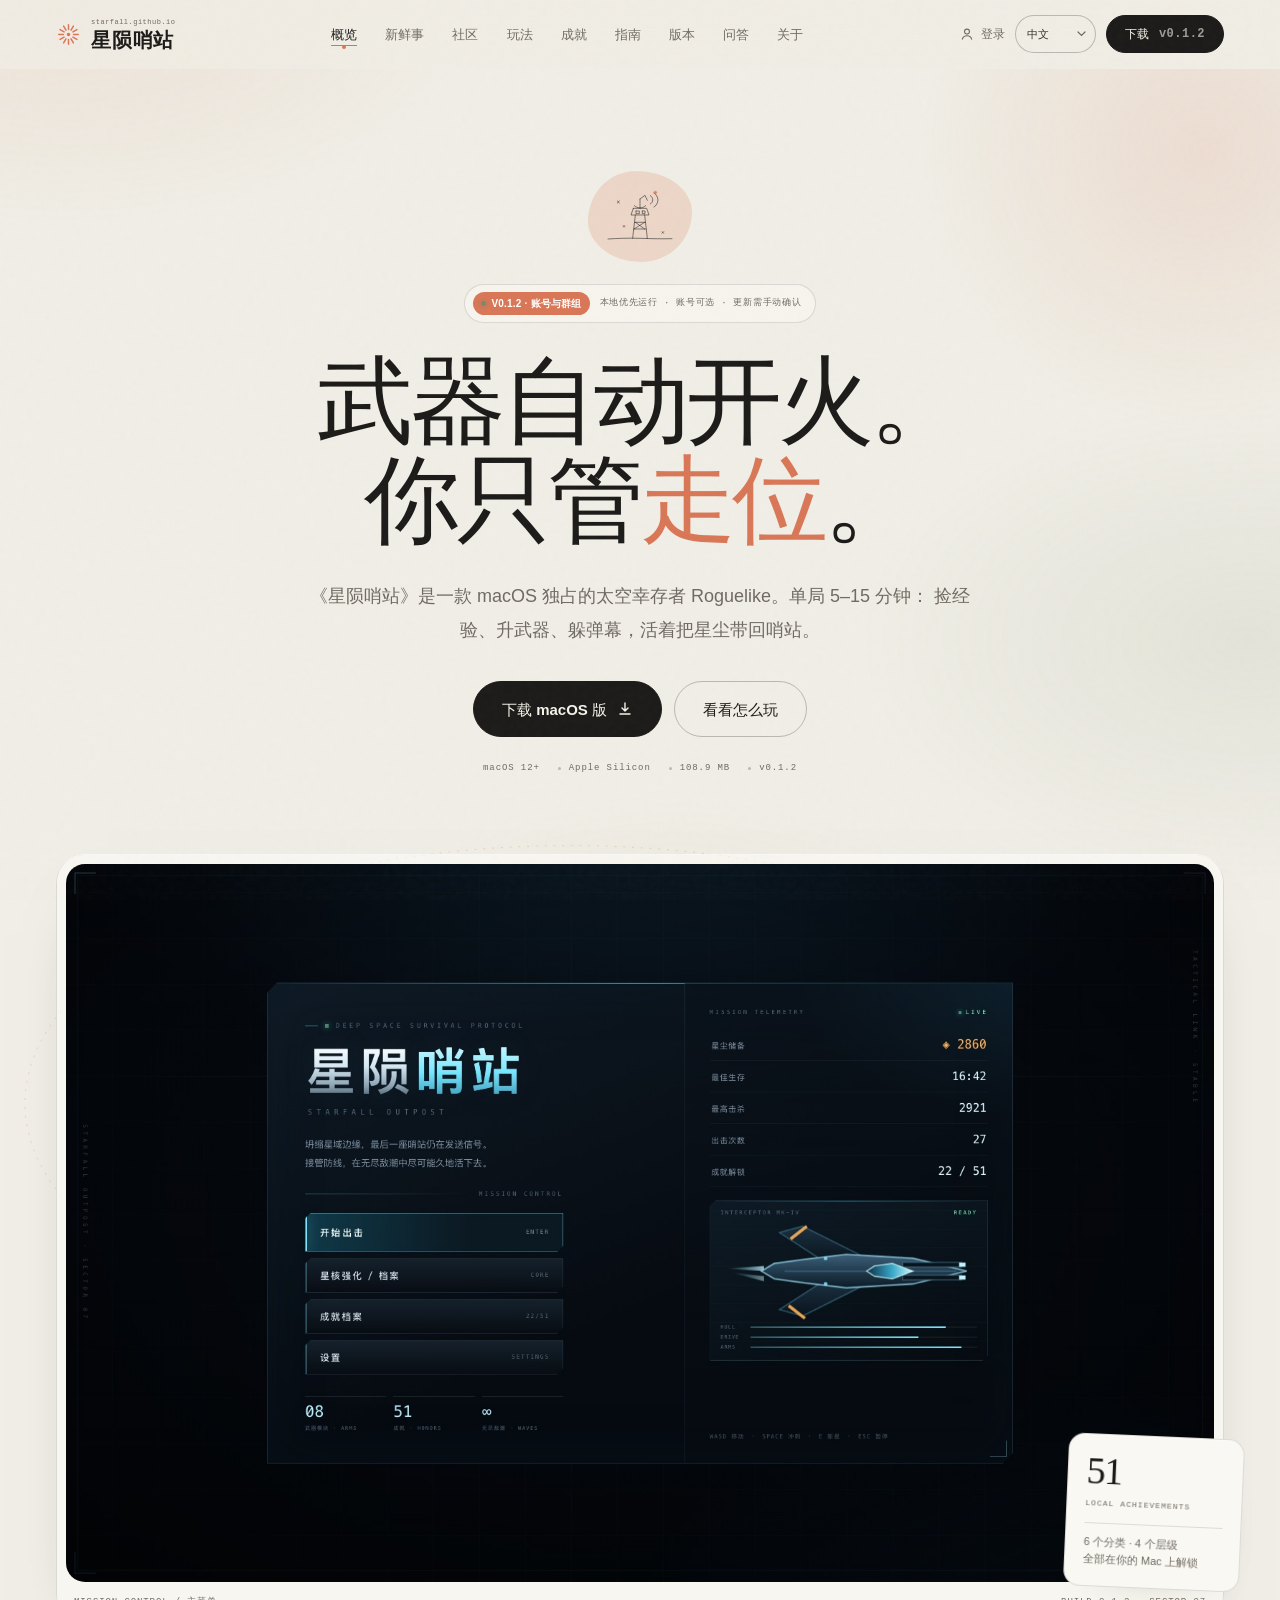
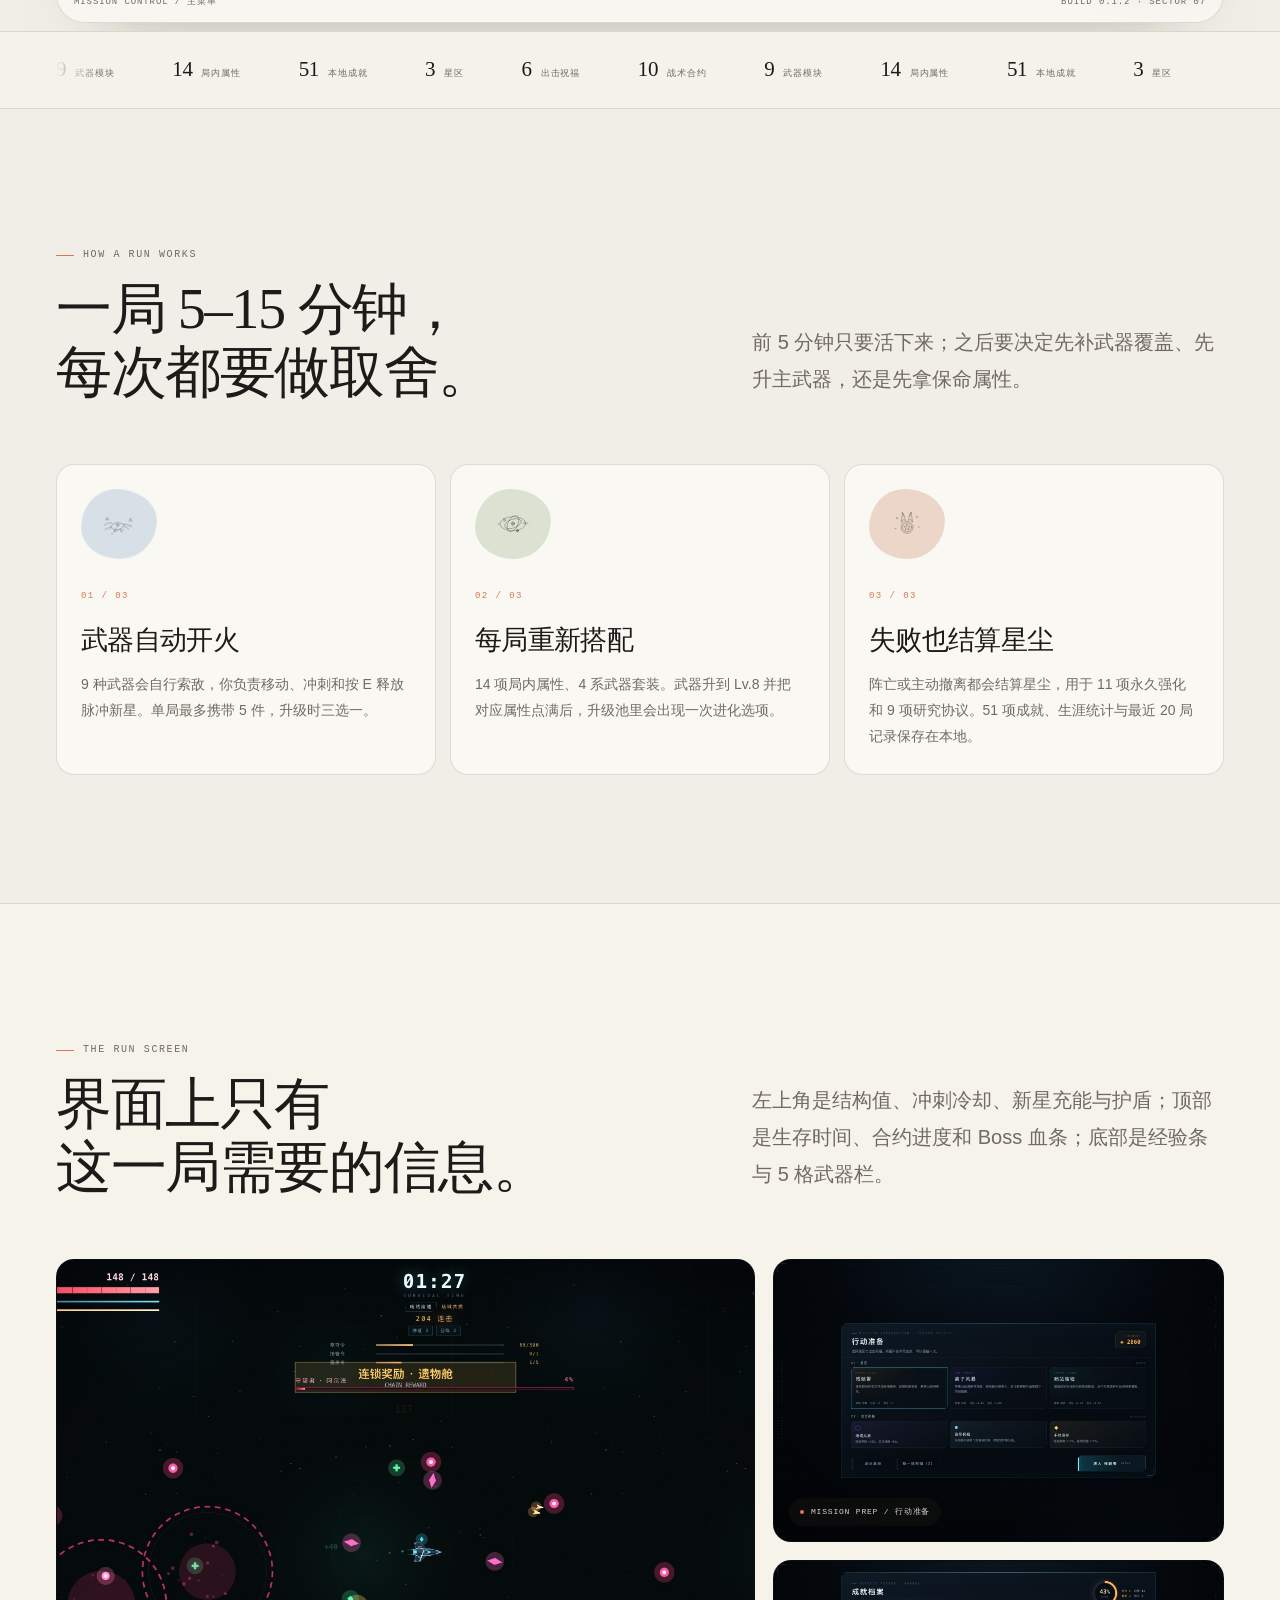
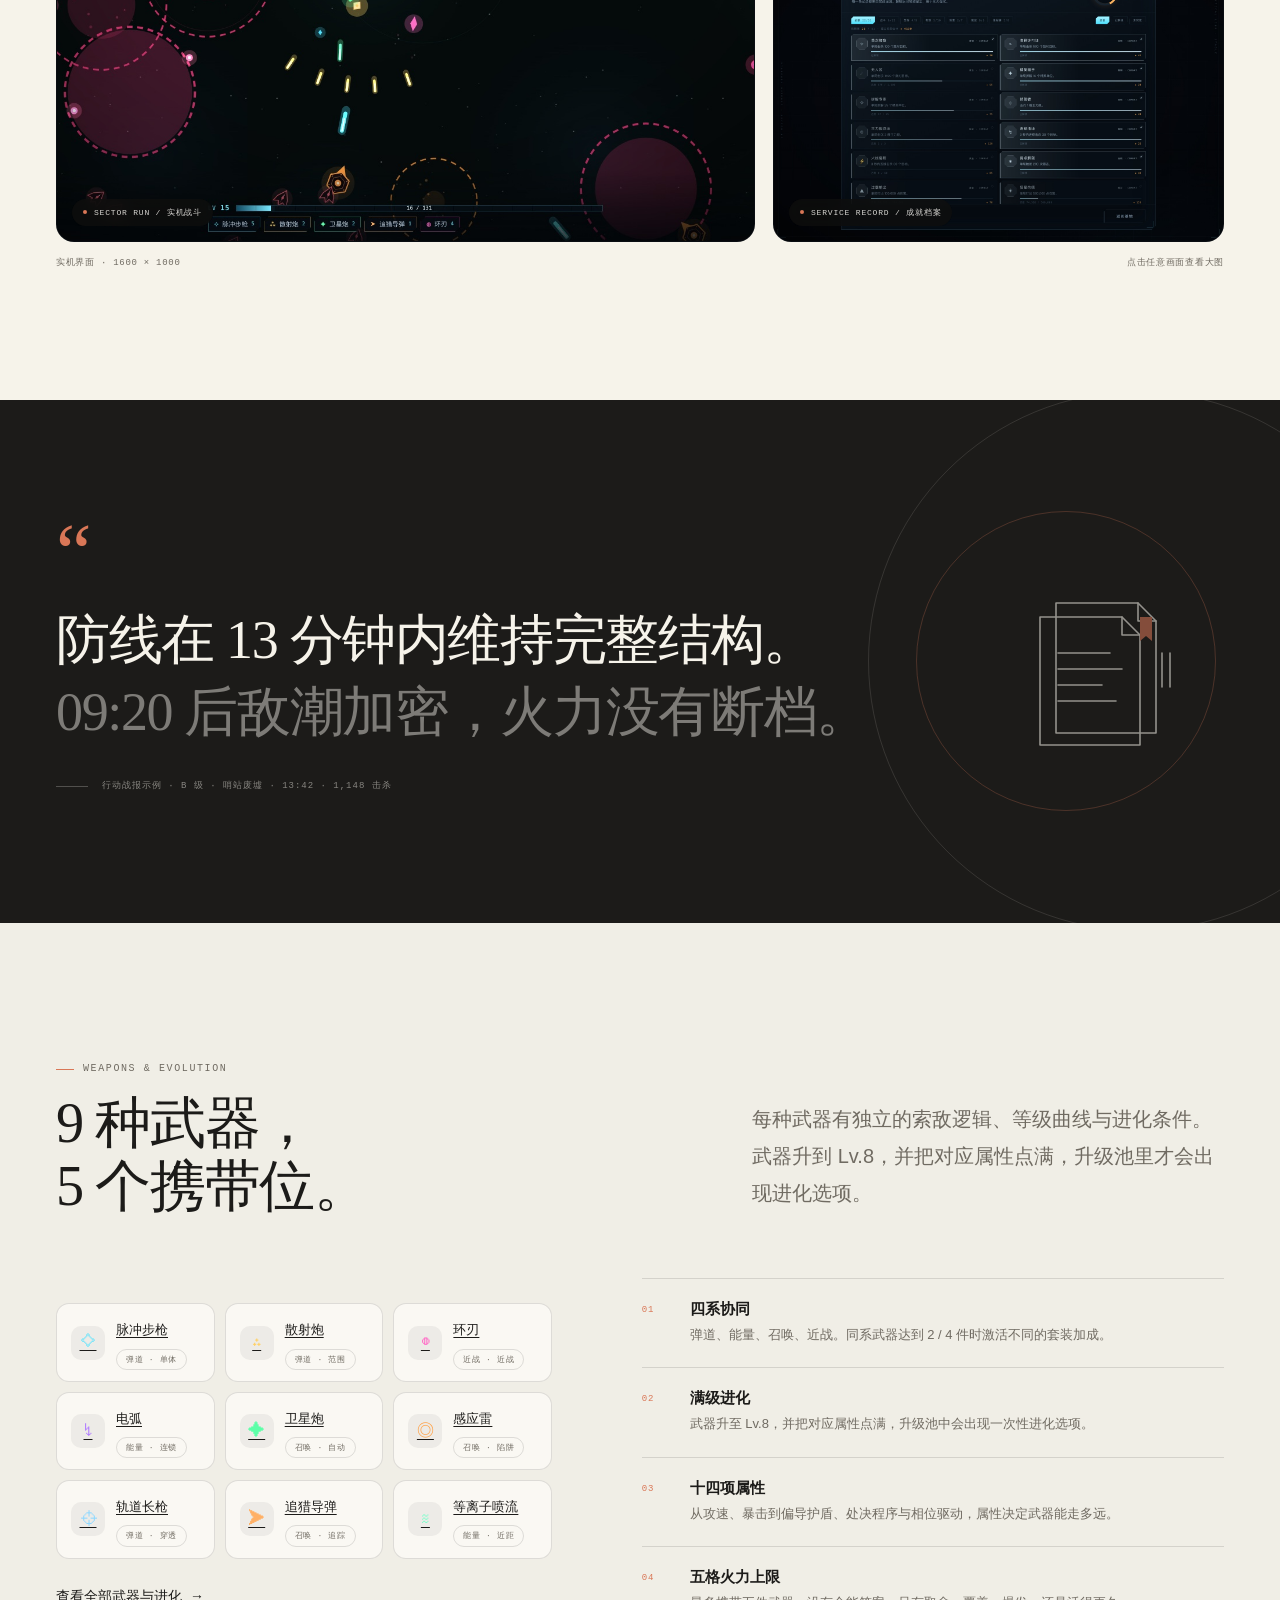
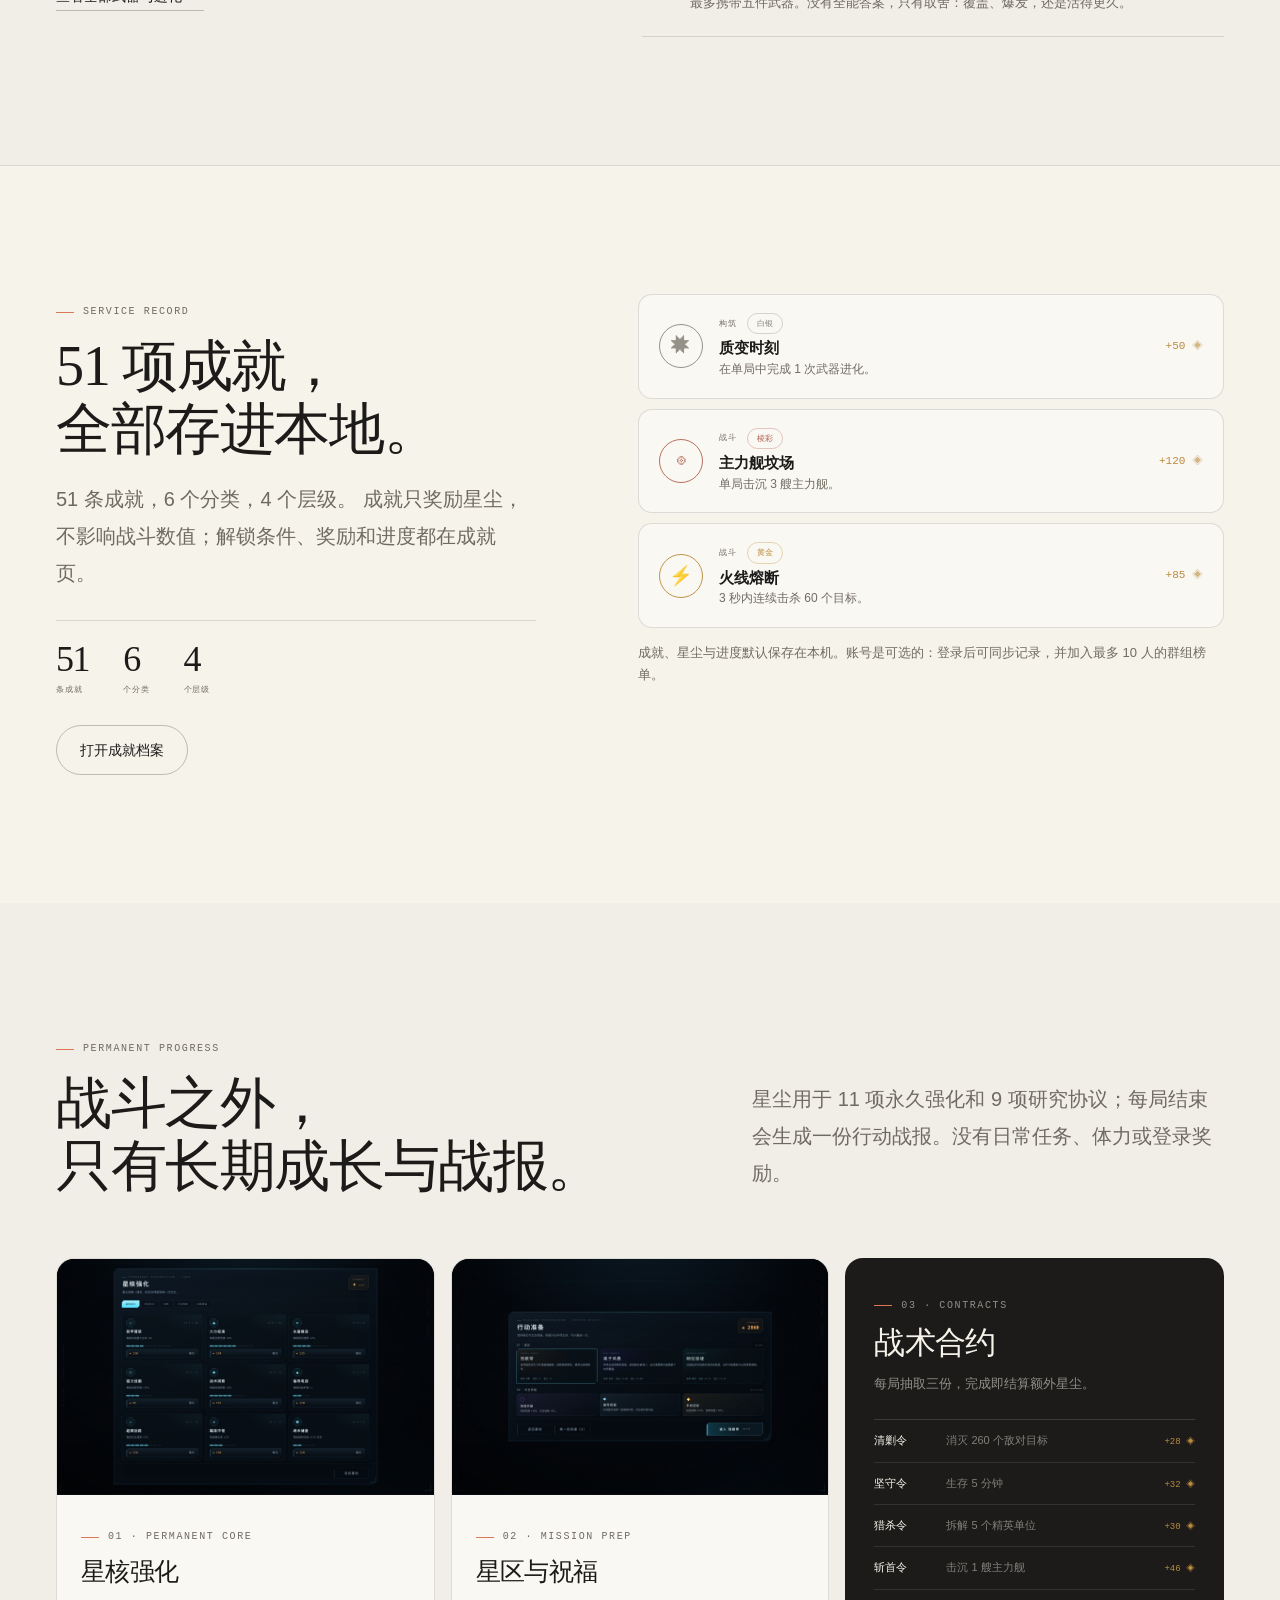
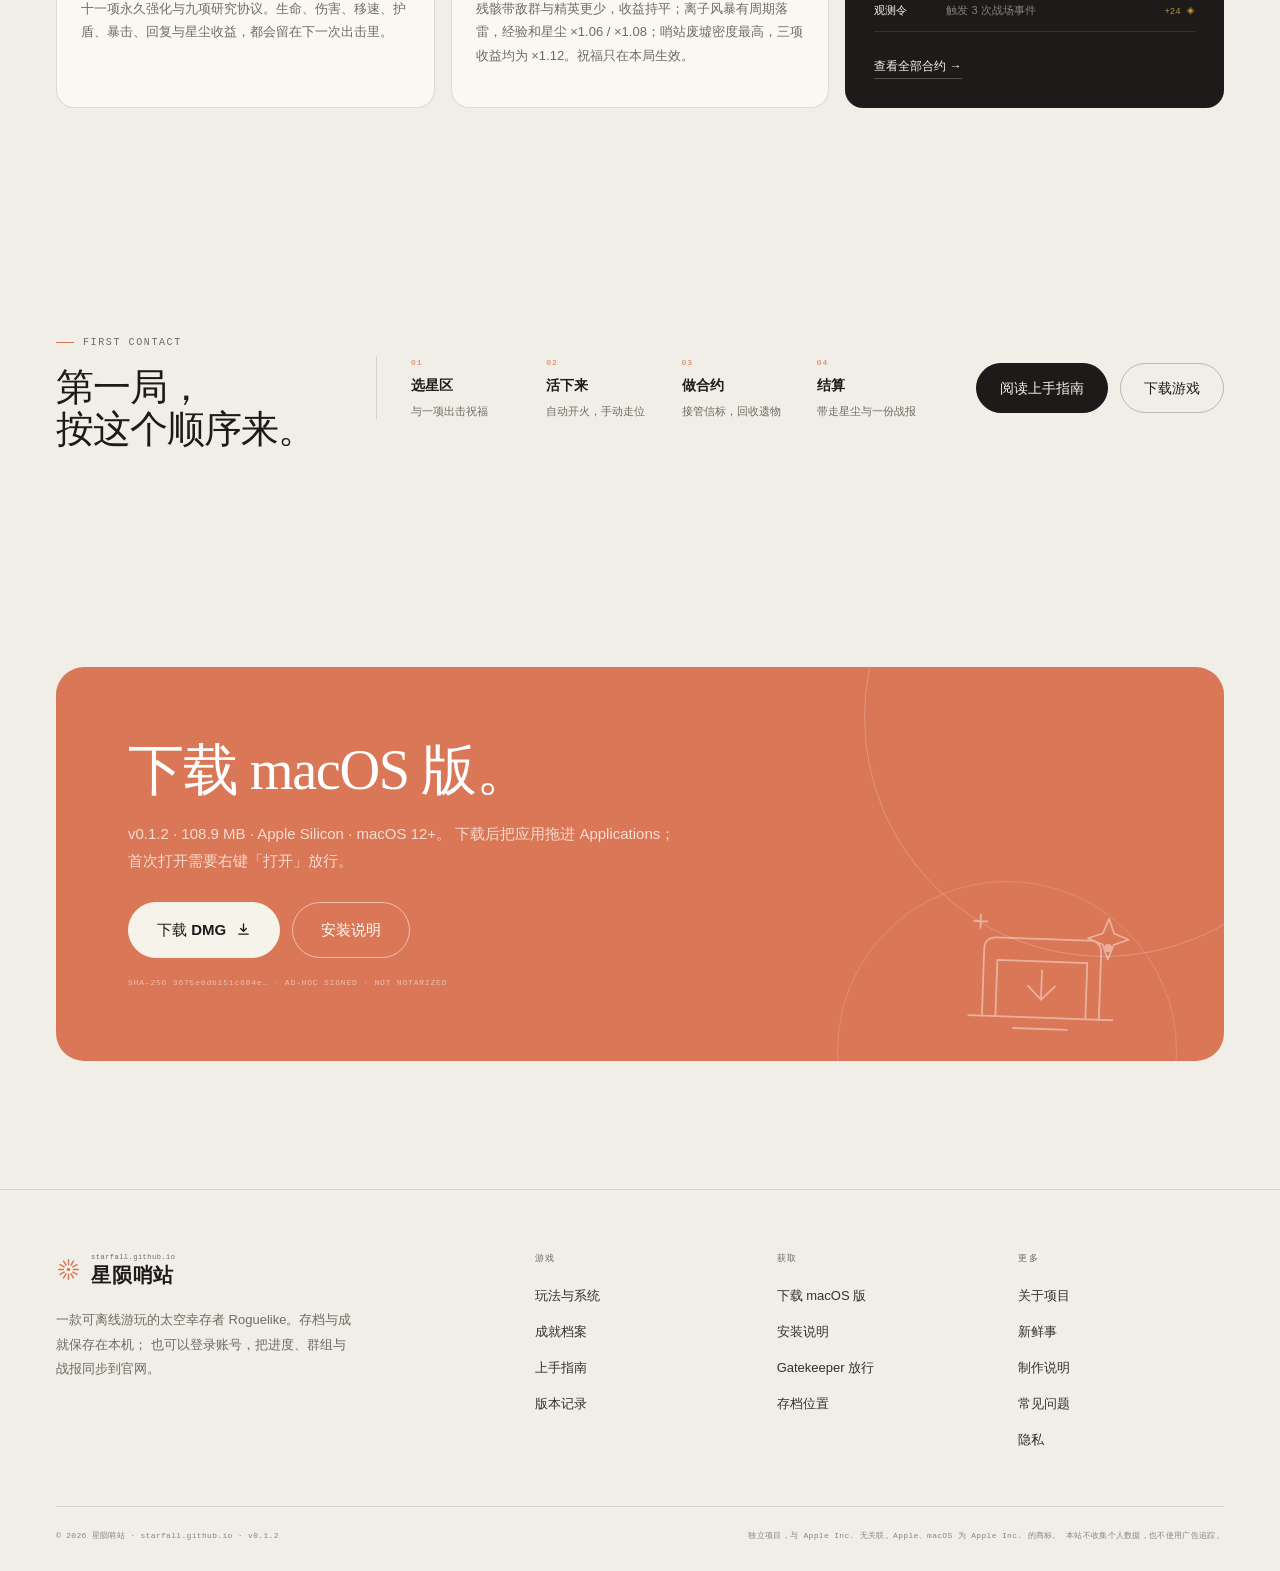
==== commit 003081a6: "Deploy STARFALL OUTPOST site v0.1.2" ====
--- a/index.html
+++ b/index.html
@@ -10,33 +10,33 @@
           document.documentElement.classList.add('i18n-pending')
         }
       } catch (error) {}
-    </script><title>星陨哨站 · starfall.github.io</title><meta name="description" content="《星陨哨站》是一款 macOS 独占的太空幸存者 Roguelike：武器自动开火，你控制舰船移动、冲刺和释放脉冲新星。单局 5–15 分钟，包含 9 种武器、14 项局内属性、3 个星区与 51 项本地成就。"><link rel="canonical" href="https://luckbubby2014.github.io/"><link rel="icon" type="image/svg+xml" href="/favicon.svg"><link rel="apple-touch-icon" href="/images/app-icon.png"><meta property="og:type" content="website"><meta property="og:site_name" content="星陨哨站"><meta property="og:locale" content="zh_CN"><meta property="og:title" content="星陨哨站 · starfall.github.io"><meta property="og:description" content="《星陨哨站》是一款 macOS 独占的太空幸存者 Roguelike：武器自动开火，你控制舰船移动、冲刺和释放脉冲新星。单局 5–15 分钟，包含 9 种武器、14 项局内属性、3 个星区与 51 项本地成就。"><meta property="og:url" content="https://luckbubby2014.github.io/"><meta property="og:image" content="https://luckbubby2014.github.io/images/og.png"><meta property="og:image:width" content="1200"><meta property="og:image:height" content="630"><meta name="twitter:card" content="summary_large_image"><meta name="twitter:title" content="星陨哨站 · starfall.github.io"><meta name="twitter:description" content="《星陨哨站》是一款 macOS 独占的太空幸存者 Roguelike：武器自动开火，你控制舰船移动、冲刺和释放脉冲新星。单局 5–15 分钟，包含 9 种武器、14 项局内属性、3 个星区与 51 项本地成就。"><meta name="twitter:image" content="https://luckbubby2014.github.io/images/og.png"><script type="application/ld+json">{"@context":"https://schema.org","@type":"VideoGame","name":"星陨哨站","alternateName":"starfall.github.io","description":"《星陨哨站》是一款 macOS 独占的太空幸存者 Roguelike：武器自动开火，你控制舰船移动、冲刺和释放脉冲新星。单局 5–15 分钟，包含 9 种武器、14 项局内属性、3 个星区与 51 项本地成就。","genre":["Roguelike","Survivors-like","Shooter"],"gamePlatform":"macOS","operatingSystem":"macOS 12+","applicationCategory":"GameApplication","softwareVersion":"0.1.1","inLanguage":"zh-CN","offers":{"@type":"Offer","price":"0","priceCurrency":"CNY"},"publisher":{"@type":"Organization","name":"starfall.github.io"}}</script><link rel="stylesheet" href="/_astro/about.J2XBcAAr.css">
+    </script><title>星陨哨站 · starfall.github.io</title><meta name="description" content="《星陨哨站》是一款 macOS 独占的太空幸存者 Roguelike：武器自动开火，你控制舰船移动、冲刺和释放脉冲新星。单局 5–15 分钟，包含 9 种武器、14 项局内属性、3 个星区与 51 项本地成就。"><link rel="canonical" href="https://luckbubby2014.github.io/"><link rel="icon" type="image/svg+xml" href="/favicon.svg"><link rel="apple-touch-icon" href="/images/app-icon.png"><meta property="og:type" content="website"><meta property="og:site_name" content="星陨哨站"><meta property="og:locale" content="zh_CN"><meta property="og:title" content="星陨哨站 · starfall.github.io"><meta property="og:description" content="《星陨哨站》是一款 macOS 独占的太空幸存者 Roguelike：武器自动开火，你控制舰船移动、冲刺和释放脉冲新星。单局 5–15 分钟，包含 9 种武器、14 项局内属性、3 个星区与 51 项本地成就。"><meta property="og:url" content="https://luckbubby2014.github.io/"><meta property="og:image" content="https://luckbubby2014.github.io/images/og.png"><meta property="og:image:width" content="1200"><meta property="og:image:height" content="630"><meta name="twitter:card" content="summary_large_image"><meta name="twitter:title" content="星陨哨站 · starfall.github.io"><meta name="twitter:description" content="《星陨哨站》是一款 macOS 独占的太空幸存者 Roguelike：武器自动开火，你控制舰船移动、冲刺和释放脉冲新星。单局 5–15 分钟，包含 9 种武器、14 项局内属性、3 个星区与 51 项本地成就。"><meta name="twitter:image" content="https://luckbubby2014.github.io/images/og.png"><script type="application/ld+json">{"@context":"https://schema.org","@type":"VideoGame","name":"星陨哨站","alternateName":"starfall.github.io","description":"《星陨哨站》是一款 macOS 独占的太空幸存者 Roguelike：武器自动开火，你控制舰船移动、冲刺和释放脉冲新星。单局 5–15 分钟，包含 9 种武器、14 项局内属性、3 个星区与 51 项本地成就。","genre":["Roguelike","Survivors-like","Shooter"],"gamePlatform":"macOS","operatingSystem":"macOS 12+","applicationCategory":"GameApplication","softwareVersion":"0.1.2","inLanguage":"zh-CN","offers":{"@type":"Offer","price":"0","priceCurrency":"CNY"},"publisher":{"@type":"Organization","name":"starfall.github.io"}}</script><link rel="stylesheet" href="/_astro/about.J2XBcAAr.css">
 <link rel="stylesheet" href="/_astro/index.ERj-T3fR.css"></head> <body class> <div class="ambient" aria-hidden="true"></div> <div class="scroll-progress" aria-hidden="true"><i></i></div> <a class="skip-link" href="#main">跳到主要内容</a> <header class="site-header" id="site-header"> <div class="wrap header-inner"> <a class="brand " href="/" aria-label="星陨哨站 · 首页"> <svg class="brand-mark" width="22" height="22" viewBox="0 0 32 32" fill="none" aria-hidden="true"> <g stroke="currentColor" stroke-width="1.9" stroke-linecap="round"> <line x1="16" y1="3.5" x2="16" y2="9.5" transform="rotate(0 16 16)"></line><line x1="16" y1="3.5" x2="16" y2="9.5" transform="rotate(30 16 16)"></line><line x1="16" y1="3.5" x2="16" y2="9.5" transform="rotate(60 16 16)"></line><line x1="16" y1="3.5" x2="16" y2="9.5" transform="rotate(90 16 16)"></line><line x1="16" y1="3.5" x2="16" y2="9.5" transform="rotate(120 16 16)"></line><line x1="16" y1="3.5" x2="16" y2="9.5" transform="rotate(150 16 16)"></line><line x1="16" y1="3.5" x2="16" y2="9.5" transform="rotate(180 16 16)"></line><line x1="16" y1="3.5" x2="16" y2="9.5" transform="rotate(210 16 16)"></line><line x1="16" y1="3.5" x2="16" y2="9.5" transform="rotate(240 16 16)"></line><line x1="16" y1="3.5" x2="16" y2="9.5" transform="rotate(270 16 16)"></line><line x1="16" y1="3.5" x2="16" y2="9.5" transform="rotate(300 16 16)"></line><line x1="16" y1="3.5" x2="16" y2="9.5" transform="rotate(330 16 16)"></line> </g> <circle cx="16" cy="16" r="2.2" fill="currentColor"></circle> </svg> <span class="brand-word"> <span class="brand-en">starfall.github.io</span> <span class="brand-cn">星陨哨站</span> </span> </a> <nav class="site-nav" aria-label="主导航"> <a href="/" aria-current="page"> 概览 </a><a href="/newsroom"> 新鲜事 </a><a href="/group"> 社区 </a><a href="/features"> 玩法 </a><a href="/achievements"> 成就 </a><a href="/guide"> 指南 </a><a href="/changelog"> 版本 </a><a href="/faq"> 问答 </a><a href="/about"> 关于 </a> </nav> <div class="header-actions"> <a class="account-link" href="/account" data-account-link aria-label="账号"> <svg viewBox="0 0 20 20" fill="none" aria-hidden="true"> <circle cx="10" cy="7" r="3.1" stroke="currentColor" stroke-width="1.4"></circle> <path d="M4.2 16.4c.7-2.7 3-4.2 5.8-4.2s5.1 1.5 5.8 4.2" stroke="currentColor" stroke-width="1.4" stroke-linecap="round"></path> </svg> <span data-account-label>登录</span> </a> <div class="lang-switch"> <select id="lang-select" aria-label="语言 / Language"> <option value="zh-CN">中文</option> <option value="en">English</option> <option value="zh-TW">繁體中文</option> <option value="ja">日本語</option> <option value="fr">Français</option> <option value="de">Deutsch</option> <option value="th">ไทย</option> <option value="es">Español</option> </select> </div> <a class="btn btn--sm" href="/download">
-下载 <span class="mono" style="opacity:.6">v0.1.1</span> </a> <button class="nav-toggle" type="button" aria-expanded="false" aria-controls="mobile-nav" aria-label="打开菜单"> <span></span> </button> </div> </div> </header> <div class="mobile-nav" id="mobile-nav"> <a href="/" aria-current="page"> 概览 <span>01</span> </a><a href="/newsroom"> 新鲜事 <span>02</span> </a><a href="/group"> 社区 <span>03</span> </a><a href="/features"> 玩法 <span>04</span> </a><a href="/achievements"> 成就 <span>05</span> </a><a href="/guide"> 指南 <span>06</span> </a><a href="/changelog"> 版本 <span>07</span> </a><a href="/faq"> 问答 <span>08</span> </a><a href="/about"> 关于 <span>09</span> </a><a href="/download"> 下载 <span>010</span> </a> <a href="/account" data-account-link data-account-mobile>账号</a> <a href="/group">社区</a> <a class="btn" href="/download">下载 macOS 版 · 106.6 MB</a> </div> <script type="module" src="/_astro/SiteHeader.astro_astro_type_script_index_0_lang.S4zCMWhy.js"></script> <main id="main">  <section class="hero" data-astro-cid-j7pv25f6> <div class="wrap" data-astro-cid-j7pv25f6> <div class="hero-copy" data-astro-cid-j7pv25f6> <div class="art-plate art-plate--clay hero-art" aria-hidden="true" data-astro-cid-j7pv25f6> <svg class="line-art line-art--beacon" viewBox="0 0 240 200" fill="none" aria-hidden="true"> <g class="art-lines" stroke="currentColor" stroke-width="1.6" stroke-linecap="round" stroke-linejoin="round">  <path pathLength="1" style="--i:0" d="M24 168c30-2 60-3 96-2 38 1 68 2 96 1"></path> <path pathLength="1" style="--i:1" d="M98 166 106 96m36 70-8-70"></path> <path pathLength="1" style="--i:2" d="M102 138h36M104 118h32M102 138l32-20M134 138l-28-20"></path> <path pathLength="1" style="--i:3" d="M100 76h40l7 20H93z"></path> <path pathLength="1" style="--i:4" d="M108 84h10v8h-10zM127 84h8v8h-8z"></path> <path pathLength="1" style="--i:5" d="M120 76V48"></path> <path pathLength="1" style="--i:6" d="M103 68c9 9 25 9 34 0"></path> <path pathLength="1" style="--i:7" d="M120 48l15-11 7 15"></path> <path pathLength="1" style="--i:8" d="M151 38c10 6 10 19 0 25M162 30c16 10 16 32 0 42"></path> <path pathLength="1" style="--i:9" d="M52 54l6 6m-6 0 6-6M186 146l5 5m-5 0 5-5M70 128l4 4m-4 0 4-4"></path>           </g> <g class="art-accent"> <circle cx="166" cy="28" r="4.6"></circle>          </g> </svg> </div> <div class="hero-badge" data-astro-cid-j7pv25f6> <span class="pill" data-astro-cid-j7pv25f6><span class="dot" data-astro-cid-j7pv25f6></span>V0.1.1 · 更新检查</span> <span data-astro-cid-j7pv25f6>纯本地运行 · 无需账号 · 更新需手动确认</span> </div> <h1 data-astro-cid-j7pv25f6> <span class="line" data-astro-cid-j7pv25f6>武器自动开火。</span> <span class="line" data-astro-cid-j7pv25f6>你只管<em data-astro-cid-j7pv25f6>走位</em>。</span> </h1> <p class="hero-sub" data-astro-cid-j7pv25f6>
+下载 <span class="mono" style="opacity:.6">v0.1.2</span> </a> <button class="nav-toggle" type="button" aria-expanded="false" aria-controls="mobile-nav" aria-label="打开菜单"> <span></span> </button> </div> </div> </header> <div class="mobile-nav" id="mobile-nav"> <a href="/" aria-current="page"> 概览 <span>01</span> </a><a href="/newsroom"> 新鲜事 <span>02</span> </a><a href="/group"> 社区 <span>03</span> </a><a href="/features"> 玩法 <span>04</span> </a><a href="/achievements"> 成就 <span>05</span> </a><a href="/guide"> 指南 <span>06</span> </a><a href="/changelog"> 版本 <span>07</span> </a><a href="/faq"> 问答 <span>08</span> </a><a href="/about"> 关于 <span>09</span> </a><a href="/download"> 下载 <span>010</span> </a> <a href="/account" data-account-link data-account-mobile>账号</a> <a href="/group">社区</a> <a class="btn" href="/download">下载 macOS 版 · 108.9 MB</a> </div> <script type="module" src="/_astro/SiteHeader.astro_astro_type_script_index_0_lang.S4zCMWhy.js"></script> <main id="main">  <section class="hero" data-astro-cid-j7pv25f6> <div class="wrap" data-astro-cid-j7pv25f6> <div class="hero-copy" data-astro-cid-j7pv25f6> <div class="art-plate art-plate--clay hero-art" aria-hidden="true" data-astro-cid-j7pv25f6> <svg class="line-art line-art--beacon" viewBox="0 0 240 200" fill="none" aria-hidden="true"> <g class="art-lines" stroke="currentColor" stroke-width="1.6" stroke-linecap="round" stroke-linejoin="round">  <path pathLength="1" style="--i:0" d="M24 168c30-2 60-3 96-2 38 1 68 2 96 1"></path> <path pathLength="1" style="--i:1" d="M98 166 106 96m36 70-8-70"></path> <path pathLength="1" style="--i:2" d="M102 138h36M104 118h32M102 138l32-20M134 138l-28-20"></path> <path pathLength="1" style="--i:3" d="M100 76h40l7 20H93z"></path> <path pathLength="1" style="--i:4" d="M108 84h10v8h-10zM127 84h8v8h-8z"></path> <path pathLength="1" style="--i:5" d="M120 76V48"></path> <path pathLength="1" style="--i:6" d="M103 68c9 9 25 9 34 0"></path> <path pathLength="1" style="--i:7" d="M120 48l15-11 7 15"></path> <path pathLength="1" style="--i:8" d="M151 38c10 6 10 19 0 25M162 30c16 10 16 32 0 42"></path> <path pathLength="1" style="--i:9" d="M52 54l6 6m-6 0 6-6M186 146l5 5m-5 0 5-5M70 128l4 4m-4 0 4-4"></path>           </g> <g class="art-accent"> <circle cx="166" cy="28" r="4.6"></circle>          </g> </svg> </div> <div class="hero-badge" data-astro-cid-j7pv25f6> <span class="pill" data-astro-cid-j7pv25f6><span class="dot" data-astro-cid-j7pv25f6></span>V0.1.2 · 账号与群组</span> <span data-astro-cid-j7pv25f6>本地优先运行 · 账号可选 · 更新需手动确认</span> </div> <h1 data-astro-cid-j7pv25f6> <span class="line" data-astro-cid-j7pv25f6>武器自动开火。</span> <span class="line" data-astro-cid-j7pv25f6>你只管<em data-astro-cid-j7pv25f6>走位</em>。</span> </h1> <p class="hero-sub" data-astro-cid-j7pv25f6>
 《星陨哨站》是一款 macOS 独占的太空幸存者 Roguelike。单局 5–15 分钟：
           捡经验、升武器、躲弹幕，活着把星尘带回哨站。
-</p> <div class="hero-actions" data-astro-cid-j7pv25f6> <a class="btn btn--lg" href="https://github.com/luckbubby2014/luckbubby2014.github.io/releases/download/v0.1.1/starfall-outpost-0.1.1-arm64.dmg" download="星陨哨站-0.1.1-arm64.dmg" data-astro-cid-j7pv25f6>
+</p> <div class="hero-actions" data-astro-cid-j7pv25f6> <a class="btn btn--lg" href="https://github.com/luckbubby2014/luckbubby2014.github.io/releases/download/v0.1.2/starfall-outpost-0.1.2-arm64.dmg" download="星陨哨站-0.1.2-arm64.dmg" data-astro-cid-j7pv25f6>
 下载 macOS 版
-<svg width="16" height="16" viewBox="0 0 16 16" fill="none" aria-hidden="true" data-astro-cid-j7pv25f6> <path d="M8 2v8m0 0 3-3m-3 3L5 7M3 13h10" stroke="currentColor" stroke-width="1.4" stroke-linecap="round" stroke-linejoin="round" data-astro-cid-j7pv25f6></path> </svg> </a> <a class="btn btn--ghost btn--lg" href="/features" data-astro-cid-j7pv25f6>看看怎么玩</a> </div> <div class="hero-meta" data-astro-cid-j7pv25f6> <span data-astro-cid-j7pv25f6>macOS 12+</span> <span data-astro-cid-j7pv25f6>Apple Silicon</span> <span data-astro-cid-j7pv25f6>106.6 MB</span> <span data-astro-cid-j7pv25f6>v0.1.1</span> </div> </div> <div class="hero-visual" data-astro-cid-j7pv25f6> <svg class="hero-orbit" viewBox="0 0 1200 620" fill="none" aria-hidden="true" data-astro-cid-j7pv25f6> <ellipse cx="600" cy="310" rx="560" ry="265" stroke="currentColor" stroke-width="0.8" stroke-dasharray="2 7" data-astro-cid-j7pv25f6></ellipse> <ellipse cx="600" cy="310" rx="430" ry="195" stroke="currentColor" stroke-width="0.7" opacity=".65" data-astro-cid-j7pv25f6></ellipse> <circle cx="600" cy="310" r="3" fill="currentColor" data-astro-cid-j7pv25f6></circle> <circle cx="160" cy="310" r="4" fill="currentColor" data-astro-cid-j7pv25f6></circle> <circle cx="1025" cy="170" r="2.5" fill="currentColor" data-astro-cid-j7pv25f6></circle> </svg> <figure class="hero-shot" data-astro-cid-j7pv25f6> <img src="/images/menu.jpg" width="1600" height="1000" alt="《星陨哨站》主菜单：深空中的任务控制台、战舰与作战遥测" fetchpriority="high" data-astro-cid-j7pv25f6> <figcaption data-astro-cid-j7pv25f6> <span data-astro-cid-j7pv25f6>MISSION CONTROL / 主菜单</span> <span data-astro-cid-j7pv25f6>BUILD 0.1.1 · SECTOR 07</span> </figcaption> </figure> <aside class="hero-float" aria-label="成就统计" data-astro-cid-j7pv25f6> <div class="num" data-astro-cid-j7pv25f6>51</div> <div class="label" data-astro-cid-j7pv25f6>LOCAL ACHIEVEMENTS</div> <div class="rule" data-astro-cid-j7pv25f6></div> <div class="tiny" data-astro-cid-j7pv25f6>6 个分类 · 4 个层级<br data-astro-cid-j7pv25f6>全部在你的 Mac 上解锁</div> </aside> </div> </div> </section> <div class="ticker" aria-label="内容概览" data-astro-cid-j7pv25f6> <div class="wrap ticker-inner" data-astro-cid-j7pv25f6> <div class="ticker-track" data-astro-cid-j7pv25f6> <span class="ticker-item" data-astro-cid-j7pv25f6><b data-astro-cid-j7pv25f6>9</b> 武器模块</span><span class="ticker-item" data-astro-cid-j7pv25f6><b data-astro-cid-j7pv25f6>14</b> 局内属性</span><span class="ticker-item" data-astro-cid-j7pv25f6><b data-astro-cid-j7pv25f6>51</b> 本地成就</span><span class="ticker-item" data-astro-cid-j7pv25f6><b data-astro-cid-j7pv25f6>3</b> 星区</span><span class="ticker-item" data-astro-cid-j7pv25f6><b data-astro-cid-j7pv25f6>6</b> 出击祝福</span><span class="ticker-item" data-astro-cid-j7pv25f6><b data-astro-cid-j7pv25f6>10</b> 战术合约</span> </div> <div class="ticker-track" aria-hidden="true" data-astro-cid-j7pv25f6> <span class="ticker-item" data-astro-cid-j7pv25f6><b data-astro-cid-j7pv25f6>9</b> 武器模块</span><span class="ticker-item" data-astro-cid-j7pv25f6><b data-astro-cid-j7pv25f6>14</b> 局内属性</span><span class="ticker-item" data-astro-cid-j7pv25f6><b data-astro-cid-j7pv25f6>51</b> 本地成就</span><span class="ticker-item" data-astro-cid-j7pv25f6><b data-astro-cid-j7pv25f6>3</b> 星区</span><span class="ticker-item" data-astro-cid-j7pv25f6><b data-astro-cid-j7pv25f6>6</b> 出击祝福</span><span class="ticker-item" data-astro-cid-j7pv25f6><b data-astro-cid-j7pv25f6>10</b> 战术合约</span> </div> </div> </div> <section class="section" data-astro-cid-j7pv25f6> <div class="wrap" data-astro-cid-j7pv25f6> <div class="section-head"> <div> <div class="eyebrow">HOW A RUN WORKS</div> <h2>一局 5–15 分钟，<br />每次都要做取舍。</h2> </div> <p class="lede">前 5 分钟只要活下来；之后要决定先补武器覆盖、先升主武器，还是先拿保命属性。</p> </div> <div class="pillar-grid" data-reveal data-astro-cid-j7pv25f6> <article class="pillar" data-astro-cid-j7pv25f6> <div class="art-plate art-plate--sky pillar-art" aria-hidden="true" data-astro-cid-j7pv25f6> <svg class="line-art line-art--ship" viewBox="0 0 240 200" fill="none" aria-hidden="true"> <g class="art-lines" stroke="currentColor" stroke-width="1.6" stroke-linecap="round" stroke-linejoin="round">   <path pathLength="1" style="--i:0" d="M30 108c16-11 31-15 48-14M36 132c12-7 23-9 36-8"></path> <path pathLength="1" style="--i:1" d="M70 116c10-16 32-24 54-21l27 11c-4 18-25 31-49 31-14 0-26-8-32-21Z"></path> <path pathLength="1" style="--i:2" d="M101 126l-13 23 21-9M127 131l6 20 13-17"></path> <path pathLength="1" style="--i:3" d="M151 106c16-2 28 3 38 11M153 117c12 4 20 10 24 18"></path> <circle pathLength="1" style="--i:4" cx="112" cy="108" r="8"></circle> <path pathLength="1" style="--i:5" d="M50 62l9 13H41zM190 72l9 13h-18zM74 160h8M188 116h8"></path>          </g> <g class="art-accent">  <circle cx="112" cy="108" r="3.4"></circle>         </g> </svg> </div> <span class="n" data-astro-cid-j7pv25f6>01 / 03</span> <h3 data-astro-cid-j7pv25f6>武器自动开火</h3> <p data-astro-cid-j7pv25f6>9 种武器会自行索敌，你负责移动、冲刺和按 E 释放脉冲新星。单局最多携带 5 件，升级时三选一。</p> </article><article class="pillar" data-astro-cid-j7pv25f6> <div class="art-plate art-plate--sage pillar-art" aria-hidden="true" data-astro-cid-j7pv25f6> <svg class="line-art line-art--weapons" viewBox="0 0 240 200" fill="none" aria-hidden="true"> <g class="art-lines" stroke="currentColor" stroke-width="1.6" stroke-linecap="round" stroke-linejoin="round">    <ellipse pathLength="1" style="--i:0" cx="120" cy="100" rx="78" ry="42"></ellipse> <ellipse pathLength="1" style="--i:1" cx="120" cy="100" rx="52" ry="26" transform="rotate(-18 120 100)"></ellipse> <ellipse pathLength="1" style="--i:2" cx="120" cy="100" rx="30" ry="52" transform="rotate(28 120 100)"></ellipse> <circle pathLength="1" style="--i:3" cx="120" cy="100" r="10"></circle> <path pathLength="1" style="--i:4" d="M120 90v20M110 100h20"></path> <path pathLength="1" style="--i:5" d="M188 92l7 7-7 7-7-7zM66 70l14 8-14 8z"></path> <circle pathLength="1" style="--i:6" cx="146" cy="143" r="7"></circle> <path pathLength="1" style="--i:7" d="M146 136v14M139 143h14M30 100h8M202 100h8"></path>         </g> <g class="art-accent">   <circle cx="120" cy="100" r="3.6"></circle>        </g> </svg> </div> <span class="n" data-astro-cid-j7pv25f6>02 / 03</span> <h3 data-astro-cid-j7pv25f6>每局重新搭配</h3> <p data-astro-cid-j7pv25f6>14 项局内属性、4 系武器套装。武器升到 Lv.8 并把对应属性点满后，升级池里会出现一次进化选项。</p> </article><article class="pillar" data-astro-cid-j7pv25f6> <div class="art-plate art-plate--clay pillar-art" aria-hidden="true" data-astro-cid-j7pv25f6> <svg class="line-art line-art--medal" viewBox="0 0 240 200" fill="none" aria-hidden="true"> <g class="art-lines" stroke="currentColor" stroke-width="1.6" stroke-linecap="round" stroke-linejoin="round">     <path pathLength="1" style="--i:0" d="M94 34l18 46-16-4-10 16zM146 34l-18 46 16-4 10 16z"></path> <path pathLength="1" style="--i:1" d="M94 34l14 22M146 34l-14 22"></path> <circle pathLength="1" style="--i:2" cx="120" cy="122" r="36"></circle> <circle pathLength="1" style="--i:3" cx="120" cy="122" r="27"></circle> <path pathLength="1" style="--i:4" d="M120 103l6 12 13 2-10 9 3 13-12-7-12 7 3-13-10-9 13-2z"></path> <path pathLength="1" style="--i:5" d="M58 62l7 7m-7 0 7-7M178 58l6 6m-6 0 6-6M186 122h8M46 128h8"></path>        </g> <g class="art-accent">    <circle cx="120" cy="122" r="4.2"></circle>       </g> </svg> </div> <span class="n" data-astro-cid-j7pv25f6>03 / 03</span> <h3 data-astro-cid-j7pv25f6>失败也结算星尘</h3> <p data-astro-cid-j7pv25f6>阵亡或主动撤离都会结算星尘，用于 11 项永久强化和 9 项研究协议。51 项成就、生涯统计与最近 20 局记录保存在本地。</p> </article> </div> </div> </section> <section class="section section--paper-warm section--line" data-astro-cid-j7pv25f6> <div class="wrap" data-astro-cid-j7pv25f6> <div class="section-head"> <div> <div class="eyebrow">THE RUN SCREEN</div> <h2>界面上只有<br />这一局需要的信息。</h2> </div> <p class="lede">左上角是结构值、冲刺冷却、新星充能与护盾；顶部是生存时间、合约进度和 Boss 血条；底部是经验条与 5 格武器栏。</p> </div> <div class="media-grid" data-astro-cid-j7pv25f6> <figure class="shot shot--main" data-lightbox data-astro-cid-j7pv25f6> <img src="/images/gameplay.jpg" width="1600" height="1000" alt="战斗中：玩家舰船在哨站废墟中穿行，周围布满敌群、弹道与预警圈" loading="lazy" data-astro-cid-j7pv25f6> <figcaption data-astro-cid-j7pv25f6>SECTOR RUN / 实机战斗</figcaption> </figure> <figure class="shot shot--small" data-lightbox data-astro-cid-j7pv25f6> <img src="/images/prep.jpg" width="1600" height="1000" alt="行动准备界面：选择星区与出击祝福" loading="lazy" data-astro-cid-j7pv25f6> <figcaption data-astro-cid-j7pv25f6>MISSION PREP / 行动准备</figcaption> </figure> <figure class="shot shot--small" data-lightbox data-astro-cid-j7pv25f6> <img src="/images/achievements.jpg" width="1600" height="1000" alt="成就档案界面：分类、层级、完成度与解锁进度" loading="lazy" data-astro-cid-j7pv25f6> <figcaption data-astro-cid-j7pv25f6>SERVICE RECORD / 成就档案</figcaption> </figure> </div> <div class="caption-row" data-astro-cid-j7pv25f6> <span data-astro-cid-j7pv25f6>实机界面 · 1600 × 1000</span> <span data-astro-cid-j7pv25f6>点击任意画面查看大图</span> </div> </div> </section> <section class="section quote-section section--ink" data-astro-cid-j7pv25f6> <div class="wrap quote-grid" data-astro-cid-j7pv25f6> <div data-astro-cid-j7pv25f6> <div class="quote-mark" aria-hidden="true" data-astro-cid-j7pv25f6>“</div> <blockquote class="pullquote" data-astro-cid-j7pv25f6>
+<svg width="16" height="16" viewBox="0 0 16 16" fill="none" aria-hidden="true" data-astro-cid-j7pv25f6> <path d="M8 2v8m0 0 3-3m-3 3L5 7M3 13h10" stroke="currentColor" stroke-width="1.4" stroke-linecap="round" stroke-linejoin="round" data-astro-cid-j7pv25f6></path> </svg> </a> <a class="btn btn--ghost btn--lg" href="/features" data-astro-cid-j7pv25f6>看看怎么玩</a> </div> <div class="hero-meta" data-astro-cid-j7pv25f6> <span data-astro-cid-j7pv25f6>macOS 12+</span> <span data-astro-cid-j7pv25f6>Apple Silicon</span> <span data-astro-cid-j7pv25f6>108.9 MB</span> <span data-astro-cid-j7pv25f6>v0.1.2</span> </div> </div> <div class="hero-visual" data-astro-cid-j7pv25f6> <svg class="hero-orbit" viewBox="0 0 1200 620" fill="none" aria-hidden="true" data-astro-cid-j7pv25f6> <ellipse cx="600" cy="310" rx="560" ry="265" stroke="currentColor" stroke-width="0.8" stroke-dasharray="2 7" data-astro-cid-j7pv25f6></ellipse> <ellipse cx="600" cy="310" rx="430" ry="195" stroke="currentColor" stroke-width="0.7" opacity=".65" data-astro-cid-j7pv25f6></ellipse> <circle cx="600" cy="310" r="3" fill="currentColor" data-astro-cid-j7pv25f6></circle> <circle cx="160" cy="310" r="4" fill="currentColor" data-astro-cid-j7pv25f6></circle> <circle cx="1025" cy="170" r="2.5" fill="currentColor" data-astro-cid-j7pv25f6></circle> </svg> <figure class="hero-shot" data-astro-cid-j7pv25f6> <img src="/images/menu.jpg" width="1600" height="1000" alt="《星陨哨站》主菜单：深空中的任务控制台、战舰与作战遥测" fetchpriority="high" data-astro-cid-j7pv25f6> <figcaption data-astro-cid-j7pv25f6> <span data-astro-cid-j7pv25f6>MISSION CONTROL / 主菜单</span> <span data-astro-cid-j7pv25f6>BUILD 0.1.2 · SECTOR 07</span> </figcaption> </figure> <aside class="hero-float" aria-label="成就统计" data-astro-cid-j7pv25f6> <div class="num" data-astro-cid-j7pv25f6>51</div> <div class="label" data-astro-cid-j7pv25f6>LOCAL ACHIEVEMENTS</div> <div class="rule" data-astro-cid-j7pv25f6></div> <div class="tiny" data-astro-cid-j7pv25f6>6 个分类 · 4 个层级<br data-astro-cid-j7pv25f6>全部在你的 Mac 上解锁</div> </aside> </div> </div> </section> <div class="ticker" aria-label="内容概览" data-astro-cid-j7pv25f6> <div class="wrap ticker-inner" data-astro-cid-j7pv25f6> <div class="ticker-track" data-astro-cid-j7pv25f6> <span class="ticker-item" data-astro-cid-j7pv25f6><b data-astro-cid-j7pv25f6>9</b> 武器模块</span><span class="ticker-item" data-astro-cid-j7pv25f6><b data-astro-cid-j7pv25f6>14</b> 局内属性</span><span class="ticker-item" data-astro-cid-j7pv25f6><b data-astro-cid-j7pv25f6>51</b> 本地成就</span><span class="ticker-item" data-astro-cid-j7pv25f6><b data-astro-cid-j7pv25f6>3</b> 星区</span><span class="ticker-item" data-astro-cid-j7pv25f6><b data-astro-cid-j7pv25f6>6</b> 出击祝福</span><span class="ticker-item" data-astro-cid-j7pv25f6><b data-astro-cid-j7pv25f6>10</b> 战术合约</span> </div> <div class="ticker-track" aria-hidden="true" data-astro-cid-j7pv25f6> <span class="ticker-item" data-astro-cid-j7pv25f6><b data-astro-cid-j7pv25f6>9</b> 武器模块</span><span class="ticker-item" data-astro-cid-j7pv25f6><b data-astro-cid-j7pv25f6>14</b> 局内属性</span><span class="ticker-item" data-astro-cid-j7pv25f6><b data-astro-cid-j7pv25f6>51</b> 本地成就</span><span class="ticker-item" data-astro-cid-j7pv25f6><b data-astro-cid-j7pv25f6>3</b> 星区</span><span class="ticker-item" data-astro-cid-j7pv25f6><b data-astro-cid-j7pv25f6>6</b> 出击祝福</span><span class="ticker-item" data-astro-cid-j7pv25f6><b data-astro-cid-j7pv25f6>10</b> 战术合约</span> </div> </div> </div> <section class="section" data-astro-cid-j7pv25f6> <div class="wrap" data-astro-cid-j7pv25f6> <div class="section-head"> <div> <div class="eyebrow">HOW A RUN WORKS</div> <h2>一局 5–15 分钟，<br />每次都要做取舍。</h2> </div> <p class="lede">前 5 分钟只要活下来；之后要决定先补武器覆盖、先升主武器，还是先拿保命属性。</p> </div> <div class="pillar-grid" data-reveal data-astro-cid-j7pv25f6> <article class="pillar" data-astro-cid-j7pv25f6> <div class="art-plate art-plate--sky pillar-art" aria-hidden="true" data-astro-cid-j7pv25f6> <svg class="line-art line-art--ship" viewBox="0 0 240 200" fill="none" aria-hidden="true"> <g class="art-lines" stroke="currentColor" stroke-width="1.6" stroke-linecap="round" stroke-linejoin="round">   <path pathLength="1" style="--i:0" d="M30 108c16-11 31-15 48-14M36 132c12-7 23-9 36-8"></path> <path pathLength="1" style="--i:1" d="M70 116c10-16 32-24 54-21l27 11c-4 18-25 31-49 31-14 0-26-8-32-21Z"></path> <path pathLength="1" style="--i:2" d="M101 126l-13 23 21-9M127 131l6 20 13-17"></path> <path pathLength="1" style="--i:3" d="M151 106c16-2 28 3 38 11M153 117c12 4 20 10 24 18"></path> <circle pathLength="1" style="--i:4" cx="112" cy="108" r="8"></circle> <path pathLength="1" style="--i:5" d="M50 62l9 13H41zM190 72l9 13h-18zM74 160h8M188 116h8"></path>          </g> <g class="art-accent">  <circle cx="112" cy="108" r="3.4"></circle>         </g> </svg> </div> <span class="n" data-astro-cid-j7pv25f6>01 / 03</span> <h3 data-astro-cid-j7pv25f6>武器自动开火</h3> <p data-astro-cid-j7pv25f6>9 种武器会自行索敌，你负责移动、冲刺和按 E 释放脉冲新星。单局最多携带 5 件，升级时三选一。</p> </article><article class="pillar" data-astro-cid-j7pv25f6> <div class="art-plate art-plate--sage pillar-art" aria-hidden="true" data-astro-cid-j7pv25f6> <svg class="line-art line-art--weapons" viewBox="0 0 240 200" fill="none" aria-hidden="true"> <g class="art-lines" stroke="currentColor" stroke-width="1.6" stroke-linecap="round" stroke-linejoin="round">    <ellipse pathLength="1" style="--i:0" cx="120" cy="100" rx="78" ry="42"></ellipse> <ellipse pathLength="1" style="--i:1" cx="120" cy="100" rx="52" ry="26" transform="rotate(-18 120 100)"></ellipse> <ellipse pathLength="1" style="--i:2" cx="120" cy="100" rx="30" ry="52" transform="rotate(28 120 100)"></ellipse> <circle pathLength="1" style="--i:3" cx="120" cy="100" r="10"></circle> <path pathLength="1" style="--i:4" d="M120 90v20M110 100h20"></path> <path pathLength="1" style="--i:5" d="M188 92l7 7-7 7-7-7zM66 70l14 8-14 8z"></path> <circle pathLength="1" style="--i:6" cx="146" cy="143" r="7"></circle> <path pathLength="1" style="--i:7" d="M146 136v14M139 143h14M30 100h8M202 100h8"></path>         </g> <g class="art-accent">   <circle cx="120" cy="100" r="3.6"></circle>        </g> </svg> </div> <span class="n" data-astro-cid-j7pv25f6>02 / 03</span> <h3 data-astro-cid-j7pv25f6>每局重新搭配</h3> <p data-astro-cid-j7pv25f6>14 项局内属性、4 系武器套装。武器升到 Lv.8 并把对应属性点满后，升级池里会出现一次进化选项。</p> </article><article class="pillar" data-astro-cid-j7pv25f6> <div class="art-plate art-plate--clay pillar-art" aria-hidden="true" data-astro-cid-j7pv25f6> <svg class="line-art line-art--medal" viewBox="0 0 240 200" fill="none" aria-hidden="true"> <g class="art-lines" stroke="currentColor" stroke-width="1.6" stroke-linecap="round" stroke-linejoin="round">     <path pathLength="1" style="--i:0" d="M94 34l18 46-16-4-10 16zM146 34l-18 46 16-4 10 16z"></path> <path pathLength="1" style="--i:1" d="M94 34l14 22M146 34l-14 22"></path> <circle pathLength="1" style="--i:2" cx="120" cy="122" r="36"></circle> <circle pathLength="1" style="--i:3" cx="120" cy="122" r="27"></circle> <path pathLength="1" style="--i:4" d="M120 103l6 12 13 2-10 9 3 13-12-7-12 7 3-13-10-9 13-2z"></path> <path pathLength="1" style="--i:5" d="M58 62l7 7m-7 0 7-7M178 58l6 6m-6 0 6-6M186 122h8M46 128h8"></path>        </g> <g class="art-accent">    <circle cx="120" cy="122" r="4.2"></circle>       </g> </svg> </div> <span class="n" data-astro-cid-j7pv25f6>03 / 03</span> <h3 data-astro-cid-j7pv25f6>失败也结算星尘</h3> <p data-astro-cid-j7pv25f6>阵亡或主动撤离都会结算星尘，用于 11 项永久强化和 9 项研究协议。51 项成就、生涯统计与最近 20 局记录保存在本地。</p> </article> </div> </div> </section> <section class="section section--paper-warm section--line" data-astro-cid-j7pv25f6> <div class="wrap" data-astro-cid-j7pv25f6> <div class="section-head"> <div> <div class="eyebrow">THE RUN SCREEN</div> <h2>界面上只有<br />这一局需要的信息。</h2> </div> <p class="lede">左上角是结构值、冲刺冷却、新星充能与护盾；顶部是生存时间、合约进度和 Boss 血条；底部是经验条与 5 格武器栏。</p> </div> <div class="media-grid" data-astro-cid-j7pv25f6> <figure class="shot shot--main" data-lightbox data-astro-cid-j7pv25f6> <img src="/images/gameplay.jpg" width="1600" height="1000" alt="战斗中：玩家舰船在哨站废墟中穿行，周围布满敌群、弹道与预警圈" loading="lazy" data-astro-cid-j7pv25f6> <figcaption data-astro-cid-j7pv25f6>SECTOR RUN / 实机战斗</figcaption> </figure> <figure class="shot shot--small" data-lightbox data-astro-cid-j7pv25f6> <img src="/images/prep.jpg" width="1600" height="1000" alt="行动准备界面：选择星区与出击祝福" loading="lazy" data-astro-cid-j7pv25f6> <figcaption data-astro-cid-j7pv25f6>MISSION PREP / 行动准备</figcaption> </figure> <figure class="shot shot--small" data-lightbox data-astro-cid-j7pv25f6> <img src="/images/achievements.jpg" width="1600" height="1000" alt="成就档案界面：分类、层级、完成度与解锁进度" loading="lazy" data-astro-cid-j7pv25f6> <figcaption data-astro-cid-j7pv25f6>SERVICE RECORD / 成就档案</figcaption> </figure> </div> <div class="caption-row" data-astro-cid-j7pv25f6> <span data-astro-cid-j7pv25f6>实机界面 · 1600 × 1000</span> <span data-astro-cid-j7pv25f6>点击任意画面查看大图</span> </div> </div> </section> <section class="section quote-section section--ink" data-astro-cid-j7pv25f6> <div class="wrap quote-grid" data-astro-cid-j7pv25f6> <div data-astro-cid-j7pv25f6> <div class="quote-mark" aria-hidden="true" data-astro-cid-j7pv25f6>“</div> <blockquote class="pullquote" data-astro-cid-j7pv25f6>
 防线在 13 分钟内维持完整结构。<span class="muted" data-astro-cid-j7pv25f6>09:20 后敌潮加密，火力没有断档。</span> </blockquote> <div class="quote-source" data-astro-cid-j7pv25f6>行动战报示例 · B 级 · 哨站废墟 · 13:42 · 1,148 击杀</div> </div> <div class="quote-art" aria-hidden="true" data-astro-cid-j7pv25f6> <svg class="line-art line-art--logbook" viewBox="0 0 240 200" fill="none" aria-hidden="true"> <g class="art-lines" stroke="currentColor" stroke-width="1.6" stroke-linecap="round" stroke-linejoin="round">         <path pathLength="1" style="--i:0" d="M72 42h82l18 18v112H72z"></path> <path pathLength="1" style="--i:1" d="M154 42v18h18"></path> <path pathLength="1" style="--i:2" d="M56 56h82l18 18v110H56z"></path> <path pathLength="1" style="--i:3" d="M138 56v18h18"></path> <path pathLength="1" style="--i:4" d="M74 92h52M74 108h64M74 124h44M74 140h58"></path> <path pathLength="1" style="--i:5" d="M186 92v34M178 92v34"></path>    </g> <g class="art-accent">        <path d="M168 56v24l-6-5-6 5V56z"></path>   </g> </svg> </div> </div> </section> <section class="section" data-astro-cid-j7pv25f6> <div class="wrap" data-astro-cid-j7pv25f6> <div class="section-head"> <div> <div class="eyebrow">WEAPONS &amp; EVOLUTION</div> <h2>9 种武器，<br />5 个携带位。</h2> </div> <p class="lede">每种武器有独立的索敌逻辑、等级曲线与进化条件。武器升到 Lv.8，并把对应属性点满，升级池里才会出现进化选项。</p> </div> <div class="split" data-astro-cid-j7pv25f6> <div data-astro-cid-j7pv25f6> <div class="weapon-ribbon" data-reveal data-astro-cid-j7pv25f6> <a class="weapon-pill" href="/features#weapons" data-astro-cid-j7pv25f6> <span class="icon" style="color:#4de2ff" data-astro-cid-j7pv25f6>⟡</span> <span data-astro-cid-j7pv25f6> <span class="name" data-astro-cid-j7pv25f6>脉冲步枪</span><br data-astro-cid-j7pv25f6> <span class="tag" data-astro-cid-j7pv25f6>弹道 · 单体</span> </span> </a><a class="weapon-pill" href="/features#weapons" data-astro-cid-j7pv25f6> <span class="icon" style="color:#ffd166" data-astro-cid-j7pv25f6>⁂</span> <span data-astro-cid-j7pv25f6> <span class="name" data-astro-cid-j7pv25f6>散射炮</span><br data-astro-cid-j7pv25f6> <span class="tag" data-astro-cid-j7pv25f6>弹道 · 范围</span> </span> </a><a class="weapon-pill" href="/features#weapons" data-astro-cid-j7pv25f6> <span class="icon" style="color:#ff6ec7" data-astro-cid-j7pv25f6>◍</span> <span data-astro-cid-j7pv25f6> <span class="name" data-astro-cid-j7pv25f6>环刃</span><br data-astro-cid-j7pv25f6> <span class="tag" data-astro-cid-j7pv25f6>近战 · 近战</span> </span> </a><a class="weapon-pill" href="/features#weapons" data-astro-cid-j7pv25f6> <span class="icon" style="color:#b07cff" data-astro-cid-j7pv25f6>↯</span> <span data-astro-cid-j7pv25f6> <span class="name" data-astro-cid-j7pv25f6>电弧</span><br data-astro-cid-j7pv25f6> <span class="tag" data-astro-cid-j7pv25f6>能量 · 连锁</span> </span> </a><a class="weapon-pill" href="/features#weapons" data-astro-cid-j7pv25f6> <span class="icon" style="color:#5dffa8" data-astro-cid-j7pv25f6>✦</span> <span data-astro-cid-j7pv25f6> <span class="name" data-astro-cid-j7pv25f6>卫星炮</span><br data-astro-cid-j7pv25f6> <span class="tag" data-astro-cid-j7pv25f6>召唤 · 自动</span> </span> </a><a class="weapon-pill" href="/features#weapons" data-astro-cid-j7pv25f6> <span class="icon" style="color:#ff9f43" data-astro-cid-j7pv25f6>◎</span> <span data-astro-cid-j7pv25f6> <span class="name" data-astro-cid-j7pv25f6>感应雷</span><br data-astro-cid-j7pv25f6> <span class="tag" data-astro-cid-j7pv25f6>召唤 · 陷阱</span> </span> </a><a class="weapon-pill" href="/features#weapons" data-astro-cid-j7pv25f6> <span class="icon" style="color:#8fd8ff" data-astro-cid-j7pv25f6>⌖</span> <span data-astro-cid-j7pv25f6> <span class="name" data-astro-cid-j7pv25f6>轨道长枪</span><br data-astro-cid-j7pv25f6> <span class="tag" data-astro-cid-j7pv25f6>弹道 · 穿透</span> </span> </a><a class="weapon-pill" href="/features#weapons" data-astro-cid-j7pv25f6> <span class="icon" style="color:#ffb066" data-astro-cid-j7pv25f6>➤</span> <span data-astro-cid-j7pv25f6> <span class="name" data-astro-cid-j7pv25f6>追猎导弹</span><br data-astro-cid-j7pv25f6> <span class="tag" data-astro-cid-j7pv25f6>召唤 · 追踪</span> </span> </a><a class="weapon-pill" href="/features#weapons" data-astro-cid-j7pv25f6> <span class="icon" style="color:#7cffcb" data-astro-cid-j7pv25f6>≋</span> <span data-astro-cid-j7pv25f6> <span class="name" data-astro-cid-j7pv25f6>等离子喷流</span><br data-astro-cid-j7pv25f6> <span class="tag" data-astro-cid-j7pv25f6>能量 · 近距</span> </span> </a> </div> <div class="btn-row" style="margin-top:26px" data-astro-cid-j7pv25f6> <a class="text-link" href="/features#weapons" data-astro-cid-j7pv25f6>
 查看全部武器与进化
 <span class="arrow" data-astro-cid-j7pv25f6>→</span> </a> </div> </div> <div data-astro-cid-j7pv25f6> <ul class="feature-list" data-astro-cid-j7pv25f6> <li data-astro-cid-j7pv25f6> <span class="num" data-astro-cid-j7pv25f6>01</span> <div data-astro-cid-j7pv25f6> <h3 data-astro-cid-j7pv25f6>四系协同</h3> <p data-astro-cid-j7pv25f6>弹道、能量、召唤、近战。同系武器达到 2 / 4 件时激活不同的套装加成。</p> </div> </li> <li data-astro-cid-j7pv25f6> <span class="num" data-astro-cid-j7pv25f6>02</span> <div data-astro-cid-j7pv25f6> <h3 data-astro-cid-j7pv25f6>满级进化</h3> <p data-astro-cid-j7pv25f6>武器升至 Lv.8，并把对应属性点满，升级池中会出现一次性进化选项。</p> </div> </li> <li data-astro-cid-j7pv25f6> <span class="num" data-astro-cid-j7pv25f6>03</span> <div data-astro-cid-j7pv25f6> <h3 data-astro-cid-j7pv25f6>十四项属性</h3> <p data-astro-cid-j7pv25f6>从攻速、暴击到偏导护盾、处决程序与相位驱动，属性决定武器能走多远。</p> </div> </li> <li data-astro-cid-j7pv25f6> <span class="num" data-astro-cid-j7pv25f6>04</span> <div data-astro-cid-j7pv25f6> <h3 data-astro-cid-j7pv25f6>五格火力上限</h3> <p data-astro-cid-j7pv25f6>最多携带五件武器。没有全能答案，只有取舍：覆盖、爆发，还是活得更久。</p> </div> </li> </ul> </div> </div> </div> </section> <section class="section section--paper-warm section--line" data-astro-cid-j7pv25f6> <div class="wrap" data-astro-cid-j7pv25f6> <div class="achievement-layout" data-astro-cid-j7pv25f6> <div data-reveal data-astro-cid-j7pv25f6> <div class="eyebrow" data-astro-cid-j7pv25f6>SERVICE RECORD</div> <h2 style="margin-top:14px" data-astro-cid-j7pv25f6>51 项成就，<br data-astro-cid-j7pv25f6>全部存进本地。</h2> <p class="lede" style="margin-top:20px" data-astro-cid-j7pv25f6> 51 条成就，6 个分类，4 个层级。
             成就只奖励星尘，不影响战斗数值；解锁条件、奖励和进度都在成就页。
 </p> <div class="ach-count-row" data-astro-cid-j7pv25f6> <div data-astro-cid-j7pv25f6><b data-astro-cid-j7pv25f6>51</b><span data-astro-cid-j7pv25f6>条成就</span></div> <div data-astro-cid-j7pv25f6><b data-astro-cid-j7pv25f6>6</b><span data-astro-cid-j7pv25f6>个分类</span></div> <div data-astro-cid-j7pv25f6><b data-astro-cid-j7pv25f6>4</b><span data-astro-cid-j7pv25f6>个层级</span></div> </div> <div class="btn-row" style="margin-top:28px" data-astro-cid-j7pv25f6> <a class="btn btn--ghost" href="/achievements" data-astro-cid-j7pv25f6>打开成就档案</a> </div> </div> <div class="ach-spotlight" data-reveal data-astro-cid-j7pv25f6> <article class="ach-mini" data-astro-cid-j7pv25f6> <div class="ach-mini-icon" style="color:#89867d" data-astro-cid-j7pv25f6>✸</div> <div class="ach-mini-body" data-astro-cid-j7pv25f6> <div class="ach-mini-top" data-astro-cid-j7pv25f6> <span class="mono" data-astro-cid-j7pv25f6>构筑</span> <span class="tag" style="color:#89867d;border-color:#89867d55" data-astro-cid-j7pv25f6> 白银 </span> </div> <h3 data-astro-cid-j7pv25f6>质变时刻</h3> <p data-astro-cid-j7pv25f6>在单局中完成 1 次武器进化。</p> </div> <div class="ach-mini-reward" data-astro-cid-j7pv25f6>+50 <span data-astro-cid-j7pv25f6>◈</span></div> </article><article class="ach-mini" data-astro-cid-j7pv25f6> <div class="ach-mini-icon" style="color:#b0614f" data-astro-cid-j7pv25f6>⌾</div> <div class="ach-mini-body" data-astro-cid-j7pv25f6> <div class="ach-mini-top" data-astro-cid-j7pv25f6> <span class="mono" data-astro-cid-j7pv25f6>战斗</span> <span class="tag" style="color:#b0614f;border-color:#b0614f55" data-astro-cid-j7pv25f6> 棱彩 </span> </div> <h3 data-astro-cid-j7pv25f6>主力舰坟场</h3> <p data-astro-cid-j7pv25f6>单局击沉 3 艘主力舰。</p> </div> <div class="ach-mini-reward" data-astro-cid-j7pv25f6>+120 <span data-astro-cid-j7pv25f6>◈</span></div> </article><article class="ach-mini" data-astro-cid-j7pv25f6> <div class="ach-mini-icon" style="color:#b88935" data-astro-cid-j7pv25f6>⚡</div> <div class="ach-mini-body" data-astro-cid-j7pv25f6> <div class="ach-mini-top" data-astro-cid-j7pv25f6> <span class="mono" data-astro-cid-j7pv25f6>战斗</span> <span class="tag" style="color:#b88935;border-color:#b8893555" data-astro-cid-j7pv25f6> 黄金 </span> </div> <h3 data-astro-cid-j7pv25f6>火线熔断</h3> <p data-astro-cid-j7pv25f6>3 秒内连续击杀 60 个目标。</p> </div> <div class="ach-mini-reward" data-astro-cid-j7pv25f6>+85 <span data-astro-cid-j7pv25f6>◈</span></div> </article> <p class="small" style="margin-top:4px" data-astro-cid-j7pv25f6>
-成就、星尘与进度全部保存在本机。没有账号，也没有在线排行榜。
+成就、星尘与进度默认保存在本机。账号是可选的：登录后可同步记录，并加入最多 10 人的群组榜单。
 </p> </div> </div> </div> </section> <section class="section" data-astro-cid-j7pv25f6> <div class="wrap" data-astro-cid-j7pv25f6> <div class="section-head"> <div> <div class="eyebrow">PERMANENT PROGRESS</div> <h2>战斗之外，<br />只有长期成长与战报。</h2> </div> <p class="lede">星尘用于 11 项永久强化和 9 项研究协议；每局结束会生成一份行动战报。没有日常任务、体力或登录奖励。</p> </div> <div class="beyond-grid" data-astro-cid-j7pv25f6> <article class="beyond-card" data-astro-cid-j7pv25f6> <figure data-lightbox data-astro-cid-j7pv25f6> <img src="/images/meta.jpg" width="1600" height="1000" alt="星核强化界面：使用星尘升级永久属性" loading="lazy" data-astro-cid-j7pv25f6> </figure> <div class="beyond-body" data-astro-cid-j7pv25f6> <span class="eyebrow" data-astro-cid-j7pv25f6>01 · PERMANENT CORE</span> <h3 data-astro-cid-j7pv25f6>星核强化</h3> <p data-astro-cid-j7pv25f6>十一项永久强化与九项研究协议。生命、伤害、移速、护盾、暴击、回复与星尘收益，都会留在下一次出击里。</p> </div> </article> <article class="beyond-card" data-astro-cid-j7pv25f6> <figure data-lightbox data-astro-cid-j7pv25f6> <img src="/images/prep.jpg" width="1600" height="1000" alt="行动准备：三种星区与三种出击祝福" loading="lazy" data-astro-cid-j7pv25f6> </figure> <div class="beyond-body" data-astro-cid-j7pv25f6> <span class="eyebrow" data-astro-cid-j7pv25f6>02 · MISSION PREP</span> <h3 data-astro-cid-j7pv25f6>星区与祝福</h3> <p data-astro-cid-j7pv25f6>残骸带敌群与精英更少，收益持平；离子风暴有周期落雷，经验和星尘 ×1.06 / ×1.08；哨站废墟密度最高，三项收益均为 ×1.12。祝福只在本局生效。</p> </div> </article> <article class="beyond-card beyond-card--ink" data-astro-cid-j7pv25f6> <div class="contract-head" data-astro-cid-j7pv25f6> <span class="eyebrow" style="color:rgba(240,238,230,.55)" data-astro-cid-j7pv25f6>03 · CONTRACTS</span> <h3 data-astro-cid-j7pv25f6>战术合约</h3> <p data-astro-cid-j7pv25f6>每局抽取三份，完成即结算额外星尘。</p> </div> <ul class="contract-mini" data-astro-cid-j7pv25f6> <li data-astro-cid-j7pv25f6> <span data-astro-cid-j7pv25f6>清剿令</span> <span class="contract-desc" data-astro-cid-j7pv25f6>消灭 260 个敌对目标</span> <b data-astro-cid-j7pv25f6>+28 ◈</b> </li><li data-astro-cid-j7pv25f6> <span data-astro-cid-j7pv25f6>坚守令</span> <span class="contract-desc" data-astro-cid-j7pv25f6>生存 5 分钟</span> <b data-astro-cid-j7pv25f6>+32 ◈</b> </li><li data-astro-cid-j7pv25f6> <span data-astro-cid-j7pv25f6>猎杀令</span> <span class="contract-desc" data-astro-cid-j7pv25f6>拆解 5 个精英单位</span> <b data-astro-cid-j7pv25f6>+30 ◈</b> </li><li data-astro-cid-j7pv25f6> <span data-astro-cid-j7pv25f6>斩首令</span> <span class="contract-desc" data-astro-cid-j7pv25f6>击沉 1 艘主力舰</span> <b data-astro-cid-j7pv25f6>+46 ◈</b> </li><li data-astro-cid-j7pv25f6> <span data-astro-cid-j7pv25f6>观测令</span> <span class="contract-desc" data-astro-cid-j7pv25f6>触发 3 次战场事件</span> <b data-astro-cid-j7pv25f6>+24 ◈</b> </li> </ul> <a class="text-link" href="/features#contracts" style="border-color:rgba(240,238,230,.25)" data-astro-cid-j7pv25f6>查看全部合约 →</a> </article> </div> </div> </section> <section class="section section--tight" data-astro-cid-j7pv25f6> <div class="wrap" data-astro-cid-j7pv25f6> <div class="first-run" data-reveal data-astro-cid-j7pv25f6> <div data-astro-cid-j7pv25f6> <div class="eyebrow" data-astro-cid-j7pv25f6>FIRST CONTACT</div> <h2 style="margin-top:14px" data-astro-cid-j7pv25f6>第一局，<br data-astro-cid-j7pv25f6>按这个顺序来。</h2> </div> <ol class="steps" data-astro-cid-j7pv25f6> <li data-astro-cid-j7pv25f6><span data-astro-cid-j7pv25f6>01</span><b data-astro-cid-j7pv25f6>选星区</b><em data-astro-cid-j7pv25f6>与一项出击祝福</em></li> <li data-astro-cid-j7pv25f6><span data-astro-cid-j7pv25f6>02</span><b data-astro-cid-j7pv25f6>活下来</b><em data-astro-cid-j7pv25f6>自动开火，手动走位</em></li> <li data-astro-cid-j7pv25f6><span data-astro-cid-j7pv25f6>03</span><b data-astro-cid-j7pv25f6>做合约</b><em data-astro-cid-j7pv25f6>接管信标，回收遗物</em></li> <li data-astro-cid-j7pv25f6><span data-astro-cid-j7pv25f6>04</span><b data-astro-cid-j7pv25f6>结算</b><em data-astro-cid-j7pv25f6>带走星尘与一份战报</em></li> </ol> <div class="btn-row" data-astro-cid-j7pv25f6> <a class="btn" href="/guide" data-astro-cid-j7pv25f6>阅读上手指南</a> <a class="btn btn--ghost" href="/download" data-astro-cid-j7pv25f6>下载游戏</a> </div> </div> </div> </section> <section class="section"> <div class="wrap"> <div class="cta-band" data-reveal> <div class="cta-art" aria-hidden="true"> <svg class="line-art line-art--download" viewBox="0 0 240 200" fill="none" aria-hidden="true"> <g class="art-lines" stroke="currentColor" stroke-width="1.6" stroke-linecap="round" stroke-linejoin="round">       <path pathLength="1" style="--i:0" d="M56 142h128M96 152h48"></path> <path pathLength="1" style="--i:1" d="M68 142V82c0-6 4-10 10-10h84c6 0 10 4 10 10v60"></path> <path pathLength="1" style="--i:2" d="M80 142V92h80v50"></path> <path pathLength="1" style="--i:3" d="M120 100v26M108 114l12 12 12-12"></path> <path pathLength="1" style="--i:4" d="M178 52l5 13 13 5-13 5-5 13-5-13-13-5 13-5z"></path> <path pathLength="1" style="--i:5" d="M58 58h12M64 52v12"></path>      </g> <g class="art-accent">      <circle cx="178" cy="78" r="3.6"></circle>     </g> </svg> </div> <h2>下载 macOS 版。</h2> <p>
-v0.1.1 · 106.6 MB · Apple Silicon · macOS 12+。
+v0.1.2 · 108.9 MB · Apple Silicon · macOS 12+。
         下载后把应用拖进 Applications；首次打开需要右键「打开」放行。
-</p> <div class="btn-row"> <a class="btn btn--light btn--lg" href="https://github.com/luckbubby2014/luckbubby2014.github.io/releases/download/v0.1.1/starfall-outpost-0.1.1-arm64.dmg" download="星陨哨站-0.1.1-arm64.dmg">
+</p> <div class="btn-row"> <a class="btn btn--light btn--lg" href="https://github.com/luckbubby2014/luckbubby2014.github.io/releases/download/v0.1.2/starfall-outpost-0.1.2-arm64.dmg" download="星陨哨站-0.1.2-arm64.dmg">
 下载 DMG
 <svg width="15" height="15" viewBox="0 0 16 16" fill="none" aria-hidden="true"> <path d="M8 2v8m0 0 3-3m-3 3L5 7M3 13h10" stroke="currentColor" stroke-width="1.4" stroke-linecap="round" stroke-linejoin="round"></path> </svg> </a> <a class="btn btn--on-dark btn--lg" href="/download">
 安装说明
 </a> </div> <div class="cta-meta">
-SHA-256 0797b3d740c60f48… · AD-HOC SIGNED · NOT NOTARIZED
+SHA-256 3675e0db151c604e… · AD-HOC SIGNED · NOT NOTARIZED
 </div> </div> </div> </section>   </main> <footer class="site-footer"> <div class="wrap"> <div class="footer-top"> <div class="footer-brand"> <a class="brand " href="/" aria-label="星陨哨站 · 首页"> <svg class="brand-mark" width="26" height="26" viewBox="0 0 32 32" fill="none" aria-hidden="true"> <g stroke="currentColor" stroke-width="1.9" stroke-linecap="round"> <line x1="16" y1="3.5" x2="16" y2="9.5" transform="rotate(0 16 16)"></line><line x1="16" y1="3.5" x2="16" y2="9.5" transform="rotate(30 16 16)"></line><line x1="16" y1="3.5" x2="16" y2="9.5" transform="rotate(60 16 16)"></line><line x1="16" y1="3.5" x2="16" y2="9.5" transform="rotate(90 16 16)"></line><line x1="16" y1="3.5" x2="16" y2="9.5" transform="rotate(120 16 16)"></line><line x1="16" y1="3.5" x2="16" y2="9.5" transform="rotate(150 16 16)"></line><line x1="16" y1="3.5" x2="16" y2="9.5" transform="rotate(180 16 16)"></line><line x1="16" y1="3.5" x2="16" y2="9.5" transform="rotate(210 16 16)"></line><line x1="16" y1="3.5" x2="16" y2="9.5" transform="rotate(240 16 16)"></line><line x1="16" y1="3.5" x2="16" y2="9.5" transform="rotate(270 16 16)"></line><line x1="16" y1="3.5" x2="16" y2="9.5" transform="rotate(300 16 16)"></line><line x1="16" y1="3.5" x2="16" y2="9.5" transform="rotate(330 16 16)"></line> </g> <circle cx="16" cy="16" r="2.2" fill="currentColor"></circle> </svg> <span class="brand-word"> <span class="brand-en">starfall.github.io</span> <span class="brand-cn">星陨哨站</span> </span> </a> <p>
 一款可离线游玩的太空幸存者 Roguelike。存档与成就保存在本机；
           也可以登录账号，把进度、群组与战报同步到官网。
-</p> </div> <div class="footer-col"> <h3>游戏</h3> <ul> <li><a href="/features">玩法与系统</a></li> <li><a href="/achievements">成就档案</a></li> <li><a href="/guide">上手指南</a></li> <li><a href="/changelog">版本记录</a></li> </ul> </div> <div class="footer-col"> <h3>获取</h3> <ul> <li><a href="/download">下载 macOS 版</a></li> <li><a href="/download#install">安装说明</a></li> <li><a href="/download#gatekeeper">Gatekeeper 放行</a></li> <li><a href="/faq#save">存档位置</a></li> </ul> </div> <div class="footer-col"> <h3>更多</h3> <ul> <li><a href="/about">关于项目</a></li> <li><a href="/newsroom">新鲜事</a></li> <li><a href="/about#colophon">制作说明</a></li> <li><a href="/faq">常见问题</a></li> <li><a href="/faq#privacy">隐私</a></li> </ul> </div> </div> <div class="footer-bottom"> <span>© 2026 星陨哨站 · starfall.github.io · v0.1.1</span> <span class="legal">
+</p> </div> <div class="footer-col"> <h3>游戏</h3> <ul> <li><a href="/features">玩法与系统</a></li> <li><a href="/achievements">成就档案</a></li> <li><a href="/guide">上手指南</a></li> <li><a href="/changelog">版本记录</a></li> </ul> </div> <div class="footer-col"> <h3>获取</h3> <ul> <li><a href="/download">下载 macOS 版</a></li> <li><a href="/download#install">安装说明</a></li> <li><a href="/download#gatekeeper">Gatekeeper 放行</a></li> <li><a href="/faq#save">存档位置</a></li> </ul> </div> <div class="footer-col"> <h3>更多</h3> <ul> <li><a href="/about">关于项目</a></li> <li><a href="/newsroom">新鲜事</a></li> <li><a href="/about#colophon">制作说明</a></li> <li><a href="/faq">常见问题</a></li> <li><a href="/faq#privacy">隐私</a></li> </ul> </div> </div> <div class="footer-bottom"> <span>© 2026 星陨哨站 · starfall.github.io · v0.1.2</span> <span class="legal">
 独立项目，与 Apple Inc. 无关联。Apple、macOS 为 Apple Inc. 的商标。
         本站不收集个人数据，也不使用广告追踪。
 </span> </div> </div> </footer> <div class="lightbox" id="lightbox" aria-hidden="true" role="dialog" aria-label="查看大图"> <button class="lightbox-close" type="button" aria-label="关闭大图">×</button> <img alt=""> </div> <div class="toast" id="toast" role="status" aria-live="polite"></div> <script type="module">const _=["zh-CN","en","zh-TW","ja","fr","de","th","es"],b="sf-lang",f=["alt","aria-label","title","placeholder"],M='meta[name="description"], meta[property^="og:"], meta[name^="twitter:"]',E="script, style, code, pre, kbd, .line-art, .lang-switch, .brand-cn, [data-no-i18n]",N=new Map,u=new WeakMap,d=new WeakMap,l=new WeakMap,h=new WeakMap;let r="zh-CN";const v={en:{"。":".","，":",","、":",","：":":","；":";","！":"!","？":"?","（":"(","）":")"},fr:{"。":".","，":",","、":",","：":":","；":";","！":"!","？":"?","（":"(","）":")"},de:{"。":".","，":",","、":",","：":":","；":";","！":"!","？":"?","（":"(","）":")"},es:{"。":".","，":",","、":",","：":":","；":";","！":"!","？":"?","（":"(","）":")"},th:{"。":".","，":",","、":",","：":":","；":";","！":"!","？":"?","（":"(","）":")"}};function k(t,e){const n=t.trim();return v[e]?.[n]}let g={},c=!1,T=null;const S=t=>t.replace(/\s+/g," ").trim(),A=t=>_.includes(t);function z(t){const e=t.parentElement;return!e||!!e.closest(E)}function C(t){const e=u.get(t);if(e===void 0)return;if(r==="zh-CN"){t.nodeValue!==e&&(c=!0,t.nodeValue=e,c=!1),d.set(t,e);return}let n=g[S(e)];if(n||(n=k(e,r)),!n)return;const s=e.match(/^\s*/)?.[0]??"",o=e.match(/\s*$/)?.[0]??"",a=s+n+o;t.nodeValue!==a&&(c=!0,t.nodeValue=a,c=!1),d.set(t,a)}function p(t){if(z(t))return;const e=t.nodeValue??"";e.trim()&&(u.has(t)||u.set(t,e),C(t))}function m(t,e){let n=l.get(t);n||(n=new Map,l.set(t,n)),n.has(e)||n.set(e,t.getAttribute(e)??"");const s=n.get(e)??"";if(!s.trim())return;let o=h.get(t);if(o||(o=new Map,h.set(t,o)),r==="zh-CN"){t.getAttribute(e)!==s&&t.setAttribute(e,s),o.set(e,s);return}const a=g[S(s)];a&&(t.getAttribute(e)!==a&&(c=!0,t.setAttribute(e,a),c=!1),o.set(e,a))}function y(t){if(t instanceof Text){p(t);return}const e=document.createTreeWalker(t,NodeFilter.SHOW_TEXT);let n=e.nextNode();for(;n;)p(n),n=e.nextNode();t.querySelectorAll?.(`${f.map(o=>`[${o}]`).join(",")}, ${M}`)?.forEach(o=>{o.closest(E)||(o.tagName==="META"?m(o,"content"):f.forEach(a=>{o.hasAttribute(a)&&m(o,a)}))})}function L(t){document.documentElement.lang=t;const e=document.getElementById("lang-select");e&&(e.value=t);const n={"zh-CN":"zh_CN",en:"en_US","zh-TW":"zh_TW",ja:"ja_JP",fr:"fr_FR",de:"de_DE",th:"th_TH",es:"es_ES"}[t],s=document.querySelector('meta[property="og:locale"]');s&&n&&s.setAttribute("content",n)}async function O(t){if(t==="zh-CN")return{};const e=N.get(t);if(e)return e;const n=await fetch(`/i18n/${t}.json`,{cache:"force-cache"});if(!n.ok)throw new Error(`Unable to load ${t}`);const s=await n.json();return N.set(t,s),s}async function w(t,e=!0){if(A(t)){t!=="zh-CN"&&document.documentElement.classList.add("i18n-pending");try{g=await O(t)}catch{document.documentElement.classList.remove("i18n-pending");return}if(r=t,L(t),V(),e)try{localStorage.setItem(b,t)}catch{}document.documentElement.classList.remove("i18n-pending")}}function V(){y(document.documentElement)}function W(t){if(!(r==="zh-CN"||c))for(const e of t)if(e.type==="characterData"){const n=e.target;if(z(n)||n.nodeValue===d.get(n))continue;u.set(n,n.nodeValue??""),C(n)}else if(e.type==="attributes"){const n=e.target,s=e.attributeName??"";if(!s||n.closest(E))continue;const a=h.get(n)?.get(s);if(n.getAttribute(s)===a)continue;let i=l.get(n);i||(i=new Map,l.set(n,i)),i.set(s,n.getAttribute(s)??""),m(n,s)}else e.addedNodes.forEach(n=>{n.nodeType===Node.TEXT_NODE?p(n):n.nodeType===Node.ELEMENT_NODE&&y(n)})}function x(){const e=new URLSearchParams(window.location.search).get("lang");let n=null;try{n=localStorage.getItem(b)}catch{}const s=[e,n].find(a=>!!(a&&A(a)))??"zh-CN";y(document.documentElement);const o=document.getElementById("lang-select");o?.addEventListener("change",()=>{w(o.value)}),T=new MutationObserver(W),T.observe(document.body,{subtree:!0,childList:!0,characterData:!0,attributes:!0,attributeFilter:[...f]}),s==="zh-CN"?(L("zh-CN"),document.documentElement.classList.remove("i18n-pending")):w(s,!!e)}x();</script> <script type="module" src="/_astro/Layout.astro_astro_type_script_index_1_lang.CrIVjwGn.js"></script> <script type="module">const y=document.getElementById("site-header"),s=document.querySelector(".nav-toggle"),c=document.getElementById("mobile-nav"),m=()=>{y?.classList.toggle("is-scrolled",window.scrollY>8)};m();window.addEventListener("scroll",m,{passive:!0});const d=()=>{s?.setAttribute("aria-expanded","false"),s?.setAttribute("aria-label","打开菜单"),c?.classList.remove("is-open"),document.body.classList.remove("nav-open")};s?.addEventListener("click",()=>{const e=s.getAttribute("aria-expanded")==="true";s.setAttribute("aria-expanded",String(!e)),s.setAttribute("aria-label",e?"打开菜单":"关闭菜单"),c?.classList.toggle("is-open",!e),document.body.classList.toggle("nav-open",!e)});c?.querySelectorAll("a").forEach(e=>e.addEventListener("click",d));window.addEventListener("keydown",e=>{e.key==="Escape"&&d()});window.addEventListener("resize",()=>{window.innerWidth>1040&&d()});const u=document.querySelectorAll("[data-reveal]");if("IntersectionObserver"in window&&!window.matchMedia("(prefers-reduced-motion: reduce)").matches){const e=new IntersectionObserver(t=>{for(const o of t)o.isIntersecting&&(o.target.classList.add("is-revealed"),e.unobserve(o.target))},{rootMargin:"0px 0px -8% 0px",threshold:.08});u.forEach(t=>e.observe(t))}else u.forEach(e=>e.classList.add("is-revealed"));const b=document.querySelectorAll(".line-art"),a=e=>e.classList.add("is-drawn"),p=window.matchMedia("(prefers-reduced-motion: reduce)").matches;if(p||!("IntersectionObserver"in window))b.forEach(a);else{const e=new IntersectionObserver(t=>{for(const o of t)o.isIntersecting&&(a(o.target),e.unobserve(o.target))},{rootMargin:"0px 0px -10% 0px",threshold:.15});b.forEach(t=>{t.getBoundingClientRect().top<window.innerHeight*.92?a(t):e.observe(t)})}const n=document.getElementById("lightbox"),r=n?.querySelector("img"),f=(e,t)=>{!n||!r||(r.src=e,r.alt=t,n.classList.add("is-open"),n.setAttribute("aria-hidden","false"),document.body.classList.add("nav-open"),n.querySelector(".lightbox-close")?.focus())},l=()=>{n&&(n.classList.remove("is-open"),n.setAttribute("aria-hidden","true"),document.body.classList.remove("nav-open"),r&&(r.src=""))};document.querySelectorAll("[data-lightbox]").forEach(e=>{const t=()=>{const o=e.querySelector("img");o&&f(o.src,o.alt)};e.addEventListener("click",t),e.addEventListener("keydown",o=>{(o.key==="Enter"||o.key===" ")&&(o.preventDefault(),t())}),e.hasAttribute("tabindex")||e.setAttribute("tabindex","0"),e.hasAttribute("role")||e.setAttribute("role","button")});n?.addEventListener("click",e=>{e.target===n&&l()});n?.querySelector(".lightbox-close")?.addEventListener("click",l);let v=0;const i=document.getElementById("toast"),g=e=>{i&&(i.textContent=e,i.classList.add("is-visible"),window.clearTimeout(v),v=window.setTimeout(()=>i.classList.remove("is-visible"),2100))};document.addEventListener("site:toast",e=>{g(e.detail||"已复制")});document.addEventListener("keydown",e=>{e.key==="Escape"&&n?.classList.contains("is-open")&&l()});const w=async e=>{try{if(navigator.clipboard&&window.isSecureContext)return await navigator.clipboard.writeText(e),!0}catch{}try{const t=document.createElement("textarea");t.value=e,t.setAttribute("readonly",""),t.style.position="fixed",t.style.opacity="0",document.body.appendChild(t),t.select();const o=document.execCommand("copy");return document.body.removeChild(t),o}catch{return!1}};document.querySelectorAll("[data-copy]").forEach(e=>{e.addEventListener("click",async()=>{const t=e.dataset.copy??"",o=await w(t);g(o?"已复制到剪贴板":"复制失败，请手动选择文本")})});document.documentElement.style.scrollPaddingTop="88px";</script> </body> </html>
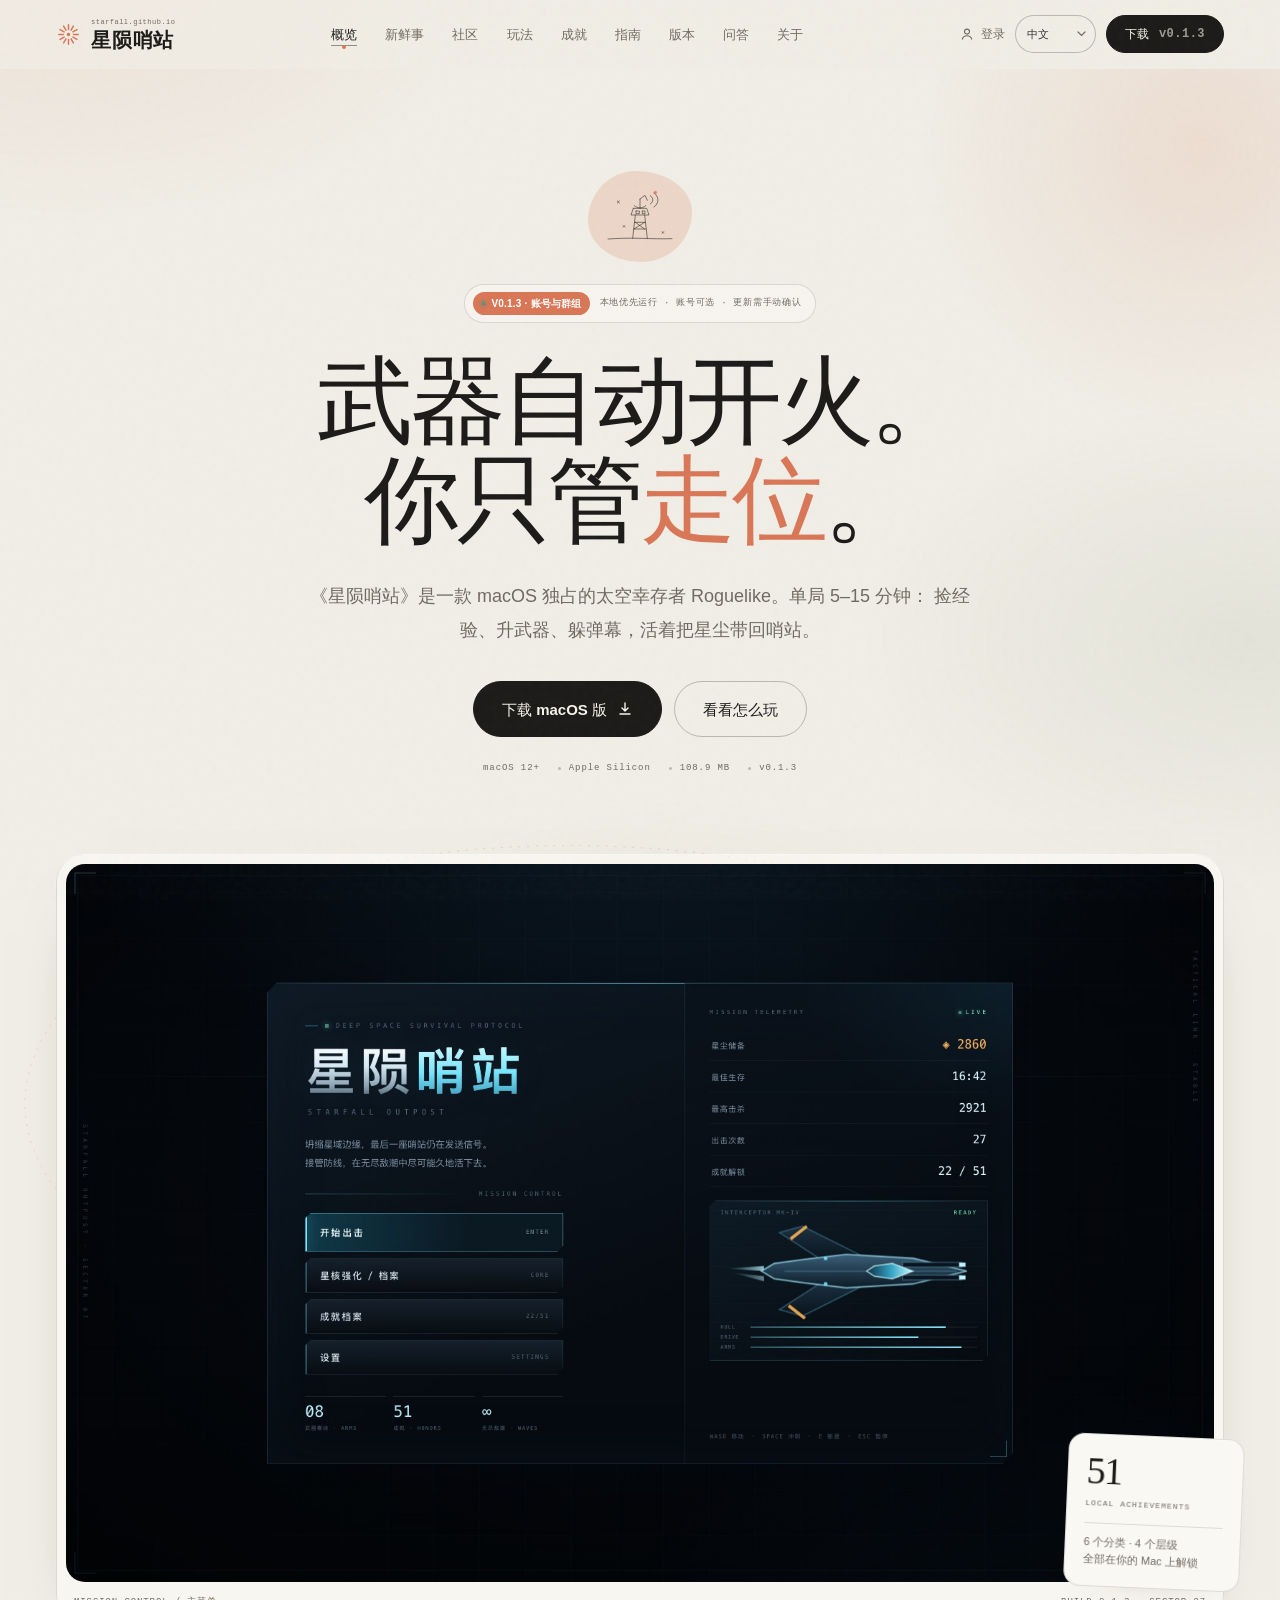
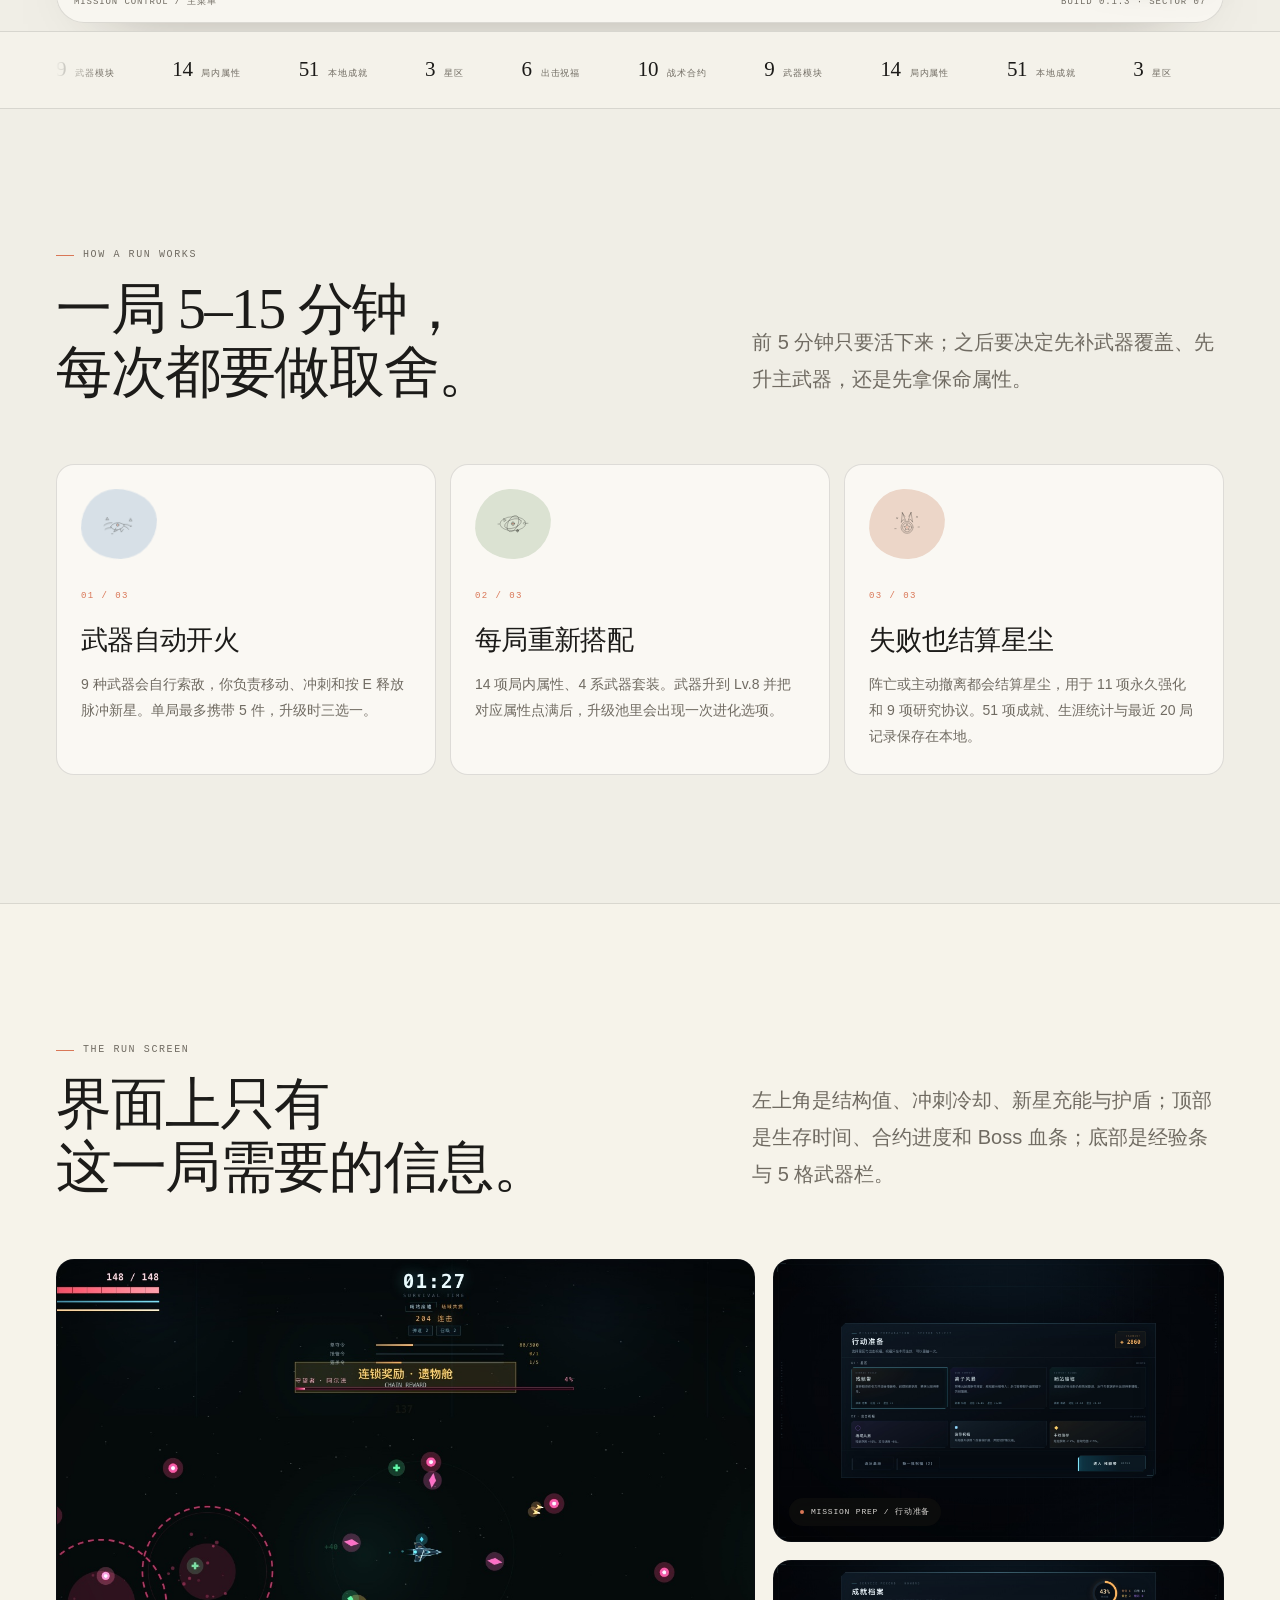
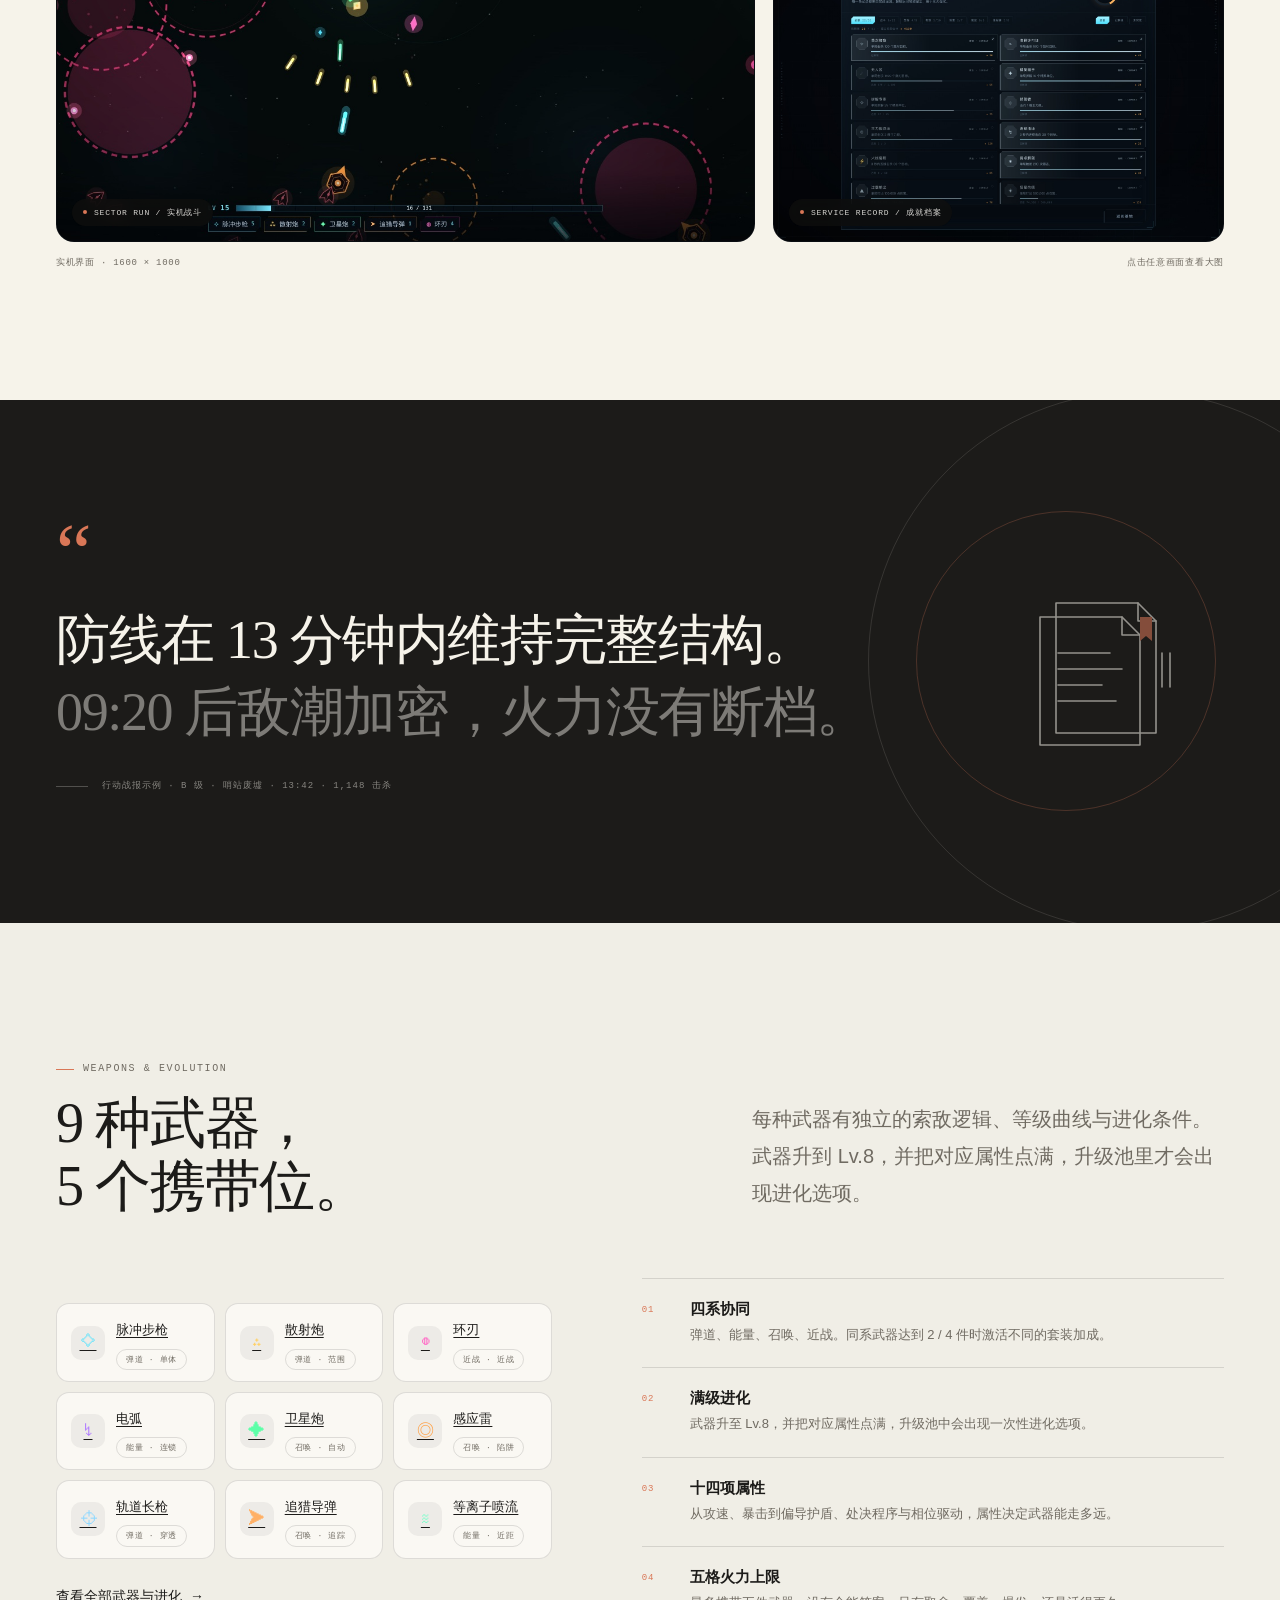
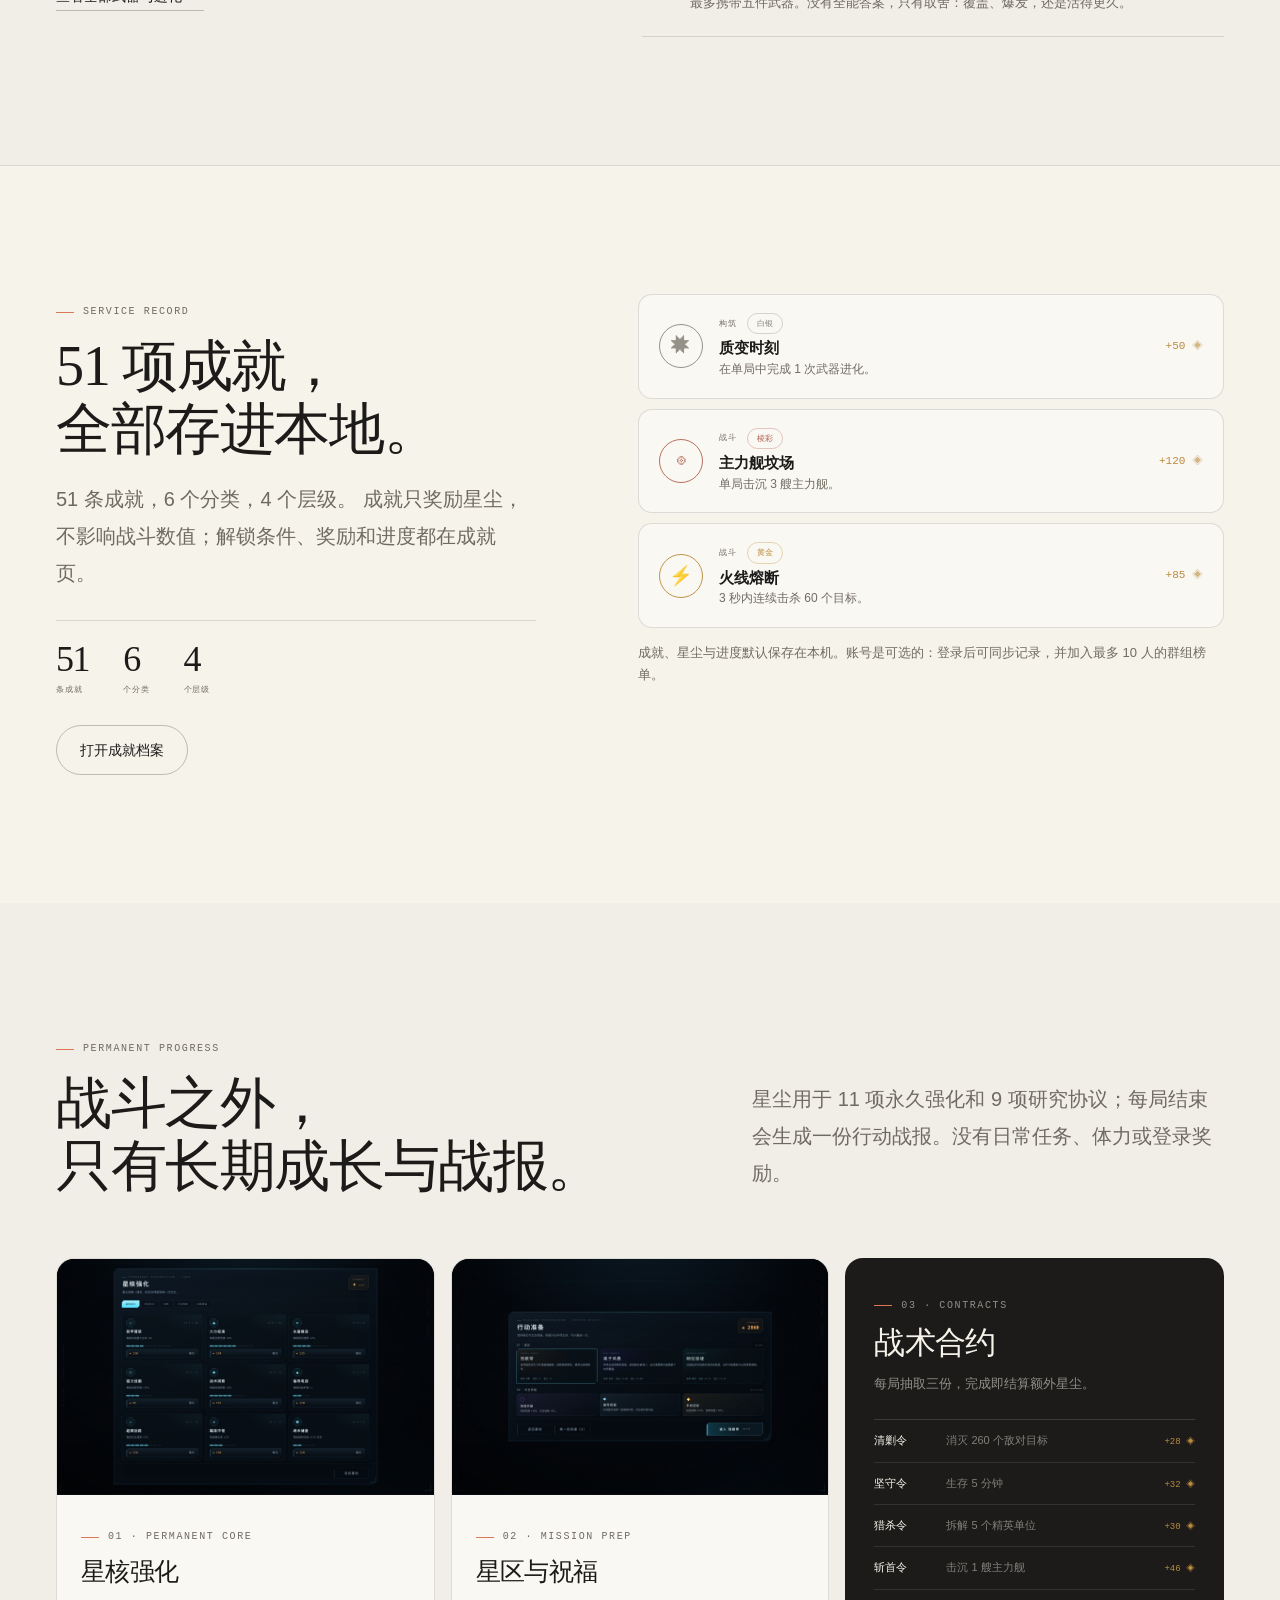
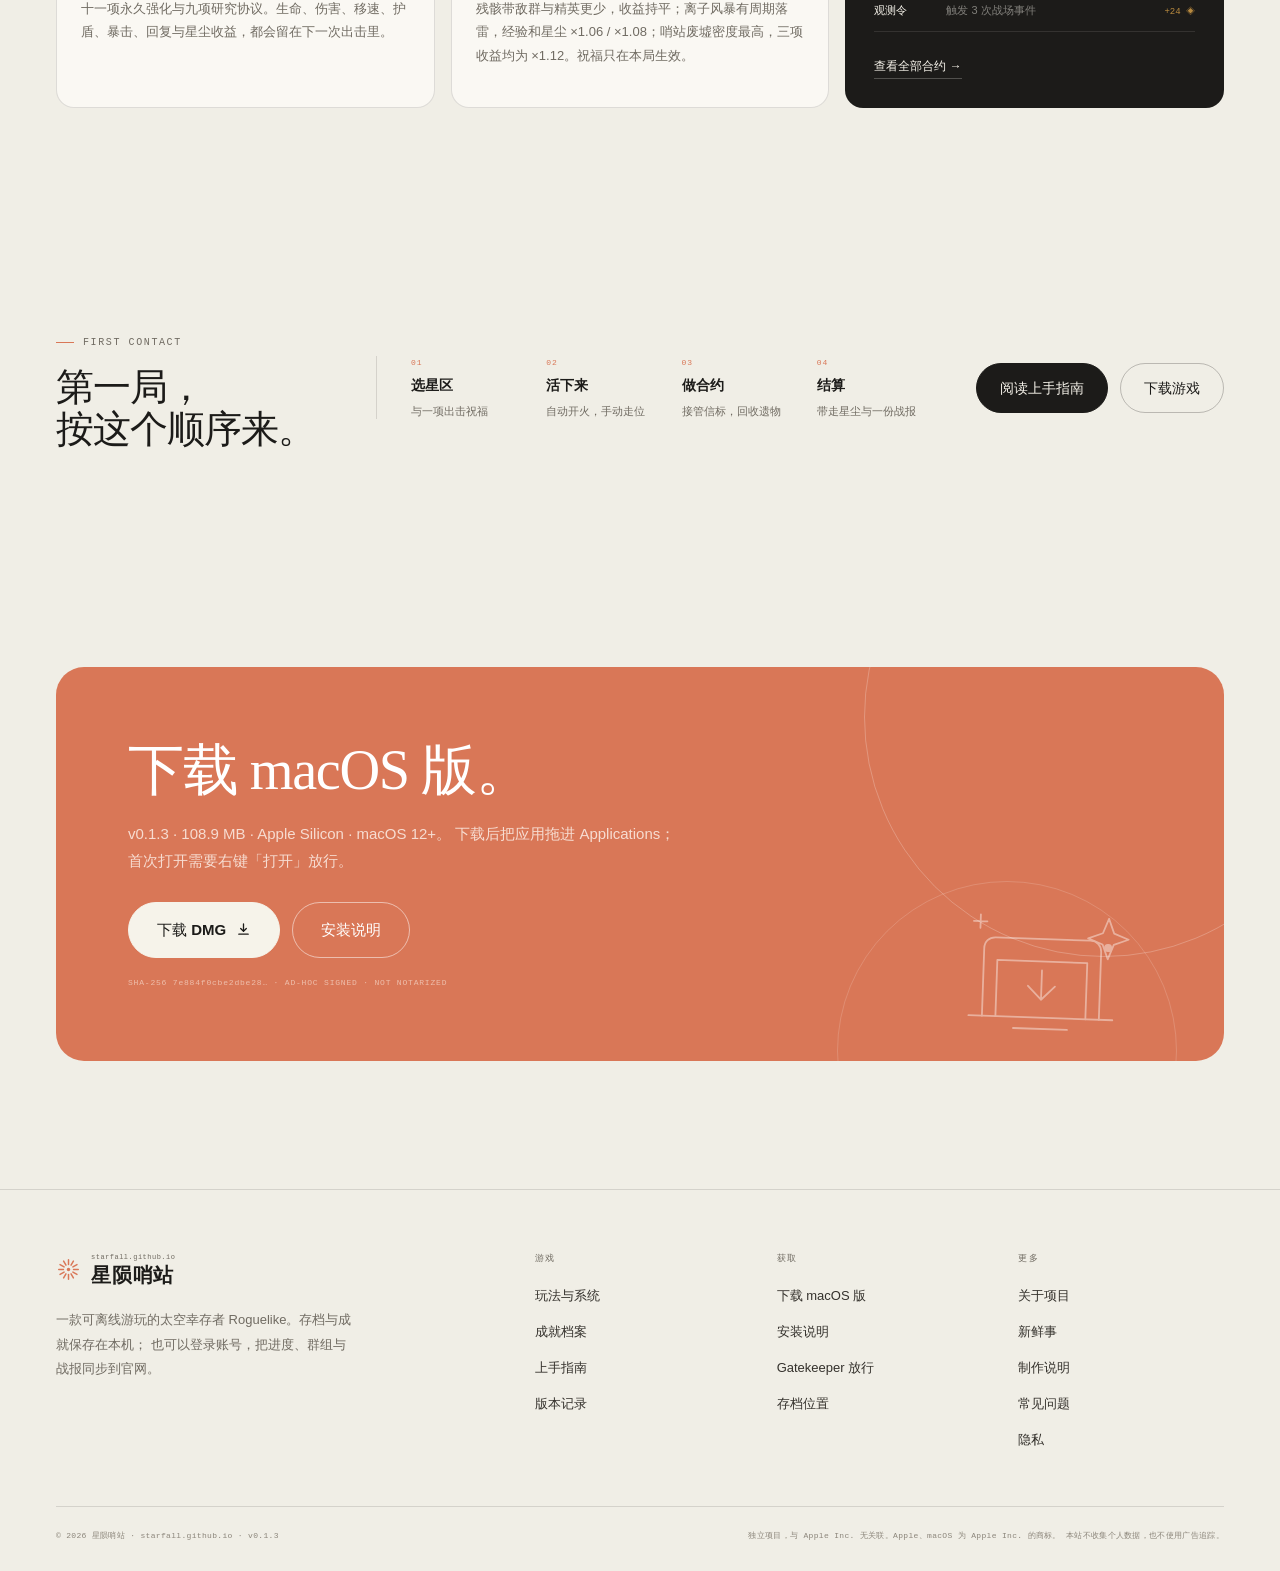
==== commit d3f72795: "Deploy STARFALL OUTPOST site v0.1.3" ====
--- a/index.html
+++ b/index.html
@@ -10,14 +10,14 @@
           document.documentElement.classList.add('i18n-pending')
         }
       } catch (error) {}
-    </script><title>星陨哨站 · starfall.github.io</title><meta name="description" content="《星陨哨站》是一款 macOS 独占的太空幸存者 Roguelike：武器自动开火，你控制舰船移动、冲刺和释放脉冲新星。单局 5–15 分钟，包含 9 种武器、14 项局内属性、3 个星区与 51 项本地成就。"><link rel="canonical" href="https://luckbubby2014.github.io/"><link rel="icon" type="image/svg+xml" href="/favicon.svg"><link rel="apple-touch-icon" href="/images/app-icon.png"><meta property="og:type" content="website"><meta property="og:site_name" content="星陨哨站"><meta property="og:locale" content="zh_CN"><meta property="og:title" content="星陨哨站 · starfall.github.io"><meta property="og:description" content="《星陨哨站》是一款 macOS 独占的太空幸存者 Roguelike：武器自动开火，你控制舰船移动、冲刺和释放脉冲新星。单局 5–15 分钟，包含 9 种武器、14 项局内属性、3 个星区与 51 项本地成就。"><meta property="og:url" content="https://luckbubby2014.github.io/"><meta property="og:image" content="https://luckbubby2014.github.io/images/og.png"><meta property="og:image:width" content="1200"><meta property="og:image:height" content="630"><meta name="twitter:card" content="summary_large_image"><meta name="twitter:title" content="星陨哨站 · starfall.github.io"><meta name="twitter:description" content="《星陨哨站》是一款 macOS 独占的太空幸存者 Roguelike：武器自动开火，你控制舰船移动、冲刺和释放脉冲新星。单局 5–15 分钟，包含 9 种武器、14 项局内属性、3 个星区与 51 项本地成就。"><meta name="twitter:image" content="https://luckbubby2014.github.io/images/og.png"><script type="application/ld+json">{"@context":"https://schema.org","@type":"VideoGame","name":"星陨哨站","alternateName":"starfall.github.io","description":"《星陨哨站》是一款 macOS 独占的太空幸存者 Roguelike：武器自动开火，你控制舰船移动、冲刺和释放脉冲新星。单局 5–15 分钟，包含 9 种武器、14 项局内属性、3 个星区与 51 项本地成就。","genre":["Roguelike","Survivors-like","Shooter"],"gamePlatform":"macOS","operatingSystem":"macOS 12+","applicationCategory":"GameApplication","softwareVersion":"0.1.2","inLanguage":"zh-CN","offers":{"@type":"Offer","price":"0","priceCurrency":"CNY"},"publisher":{"@type":"Organization","name":"starfall.github.io"}}</script><link rel="stylesheet" href="/_astro/about.J2XBcAAr.css">
+    </script><title>星陨哨站 · starfall.github.io</title><meta name="description" content="《星陨哨站》是一款 macOS 独占的太空幸存者 Roguelike：武器自动开火，你控制舰船移动、冲刺和释放脉冲新星。单局 5–15 分钟，包含 9 种武器、14 项局内属性、3 个星区与 51 项本地成就。"><link rel="canonical" href="https://luckbubby2014.github.io/"><link rel="icon" type="image/svg+xml" href="/favicon.svg"><link rel="apple-touch-icon" href="/images/app-icon.png"><meta property="og:type" content="website"><meta property="og:site_name" content="星陨哨站"><meta property="og:locale" content="zh_CN"><meta property="og:title" content="星陨哨站 · starfall.github.io"><meta property="og:description" content="《星陨哨站》是一款 macOS 独占的太空幸存者 Roguelike：武器自动开火，你控制舰船移动、冲刺和释放脉冲新星。单局 5–15 分钟，包含 9 种武器、14 项局内属性、3 个星区与 51 项本地成就。"><meta property="og:url" content="https://luckbubby2014.github.io/"><meta property="og:image" content="https://luckbubby2014.github.io/images/og.png"><meta property="og:image:width" content="1200"><meta property="og:image:height" content="630"><meta name="twitter:card" content="summary_large_image"><meta name="twitter:title" content="星陨哨站 · starfall.github.io"><meta name="twitter:description" content="《星陨哨站》是一款 macOS 独占的太空幸存者 Roguelike：武器自动开火，你控制舰船移动、冲刺和释放脉冲新星。单局 5–15 分钟，包含 9 种武器、14 项局内属性、3 个星区与 51 项本地成就。"><meta name="twitter:image" content="https://luckbubby2014.github.io/images/og.png"><script type="application/ld+json">{"@context":"https://schema.org","@type":"VideoGame","name":"星陨哨站","alternateName":"starfall.github.io","description":"《星陨哨站》是一款 macOS 独占的太空幸存者 Roguelike：武器自动开火，你控制舰船移动、冲刺和释放脉冲新星。单局 5–15 分钟，包含 9 种武器、14 项局内属性、3 个星区与 51 项本地成就。","genre":["Roguelike","Survivors-like","Shooter"],"gamePlatform":"macOS","operatingSystem":"macOS 12+","applicationCategory":"GameApplication","softwareVersion":"0.1.3","inLanguage":"zh-CN","offers":{"@type":"Offer","price":"0","priceCurrency":"CNY"},"publisher":{"@type":"Organization","name":"starfall.github.io"}}</script><link rel="stylesheet" href="/_astro/about.J2XBcAAr.css">
 <link rel="stylesheet" href="/_astro/index.ERj-T3fR.css"></head> <body class> <div class="ambient" aria-hidden="true"></div> <div class="scroll-progress" aria-hidden="true"><i></i></div> <a class="skip-link" href="#main">跳到主要内容</a> <header class="site-header" id="site-header"> <div class="wrap header-inner"> <a class="brand " href="/" aria-label="星陨哨站 · 首页"> <svg class="brand-mark" width="22" height="22" viewBox="0 0 32 32" fill="none" aria-hidden="true"> <g stroke="currentColor" stroke-width="1.9" stroke-linecap="round"> <line x1="16" y1="3.5" x2="16" y2="9.5" transform="rotate(0 16 16)"></line><line x1="16" y1="3.5" x2="16" y2="9.5" transform="rotate(30 16 16)"></line><line x1="16" y1="3.5" x2="16" y2="9.5" transform="rotate(60 16 16)"></line><line x1="16" y1="3.5" x2="16" y2="9.5" transform="rotate(90 16 16)"></line><line x1="16" y1="3.5" x2="16" y2="9.5" transform="rotate(120 16 16)"></line><line x1="16" y1="3.5" x2="16" y2="9.5" transform="rotate(150 16 16)"></line><line x1="16" y1="3.5" x2="16" y2="9.5" transform="rotate(180 16 16)"></line><line x1="16" y1="3.5" x2="16" y2="9.5" transform="rotate(210 16 16)"></line><line x1="16" y1="3.5" x2="16" y2="9.5" transform="rotate(240 16 16)"></line><line x1="16" y1="3.5" x2="16" y2="9.5" transform="rotate(270 16 16)"></line><line x1="16" y1="3.5" x2="16" y2="9.5" transform="rotate(300 16 16)"></line><line x1="16" y1="3.5" x2="16" y2="9.5" transform="rotate(330 16 16)"></line> </g> <circle cx="16" cy="16" r="2.2" fill="currentColor"></circle> </svg> <span class="brand-word"> <span class="brand-en">starfall.github.io</span> <span class="brand-cn">星陨哨站</span> </span> </a> <nav class="site-nav" aria-label="主导航"> <a href="/" aria-current="page"> 概览 </a><a href="/newsroom"> 新鲜事 </a><a href="/group"> 社区 </a><a href="/features"> 玩法 </a><a href="/achievements"> 成就 </a><a href="/guide"> 指南 </a><a href="/changelog"> 版本 </a><a href="/faq"> 问答 </a><a href="/about"> 关于 </a> </nav> <div class="header-actions"> <a class="account-link" href="/account" data-account-link aria-label="账号"> <svg viewBox="0 0 20 20" fill="none" aria-hidden="true"> <circle cx="10" cy="7" r="3.1" stroke="currentColor" stroke-width="1.4"></circle> <path d="M4.2 16.4c.7-2.7 3-4.2 5.8-4.2s5.1 1.5 5.8 4.2" stroke="currentColor" stroke-width="1.4" stroke-linecap="round"></path> </svg> <span data-account-label>登录</span> </a> <div class="lang-switch"> <select id="lang-select" aria-label="语言 / Language"> <option value="zh-CN">中文</option> <option value="en">English</option> <option value="zh-TW">繁體中文</option> <option value="ja">日本語</option> <option value="fr">Français</option> <option value="de">Deutsch</option> <option value="th">ไทย</option> <option value="es">Español</option> </select> </div> <a class="btn btn--sm" href="/download">
-下载 <span class="mono" style="opacity:.6">v0.1.2</span> </a> <button class="nav-toggle" type="button" aria-expanded="false" aria-controls="mobile-nav" aria-label="打开菜单"> <span></span> </button> </div> </div> </header> <div class="mobile-nav" id="mobile-nav"> <a href="/" aria-current="page"> 概览 <span>01</span> </a><a href="/newsroom"> 新鲜事 <span>02</span> </a><a href="/group"> 社区 <span>03</span> </a><a href="/features"> 玩法 <span>04</span> </a><a href="/achievements"> 成就 <span>05</span> </a><a href="/guide"> 指南 <span>06</span> </a><a href="/changelog"> 版本 <span>07</span> </a><a href="/faq"> 问答 <span>08</span> </a><a href="/about"> 关于 <span>09</span> </a><a href="/download"> 下载 <span>010</span> </a> <a href="/account" data-account-link data-account-mobile>账号</a> <a href="/group">社区</a> <a class="btn" href="/download">下载 macOS 版 · 108.9 MB</a> </div> <script type="module" src="/_astro/SiteHeader.astro_astro_type_script_index_0_lang.S4zCMWhy.js"></script> <main id="main">  <section class="hero" data-astro-cid-j7pv25f6> <div class="wrap" data-astro-cid-j7pv25f6> <div class="hero-copy" data-astro-cid-j7pv25f6> <div class="art-plate art-plate--clay hero-art" aria-hidden="true" data-astro-cid-j7pv25f6> <svg class="line-art line-art--beacon" viewBox="0 0 240 200" fill="none" aria-hidden="true"> <g class="art-lines" stroke="currentColor" stroke-width="1.6" stroke-linecap="round" stroke-linejoin="round">  <path pathLength="1" style="--i:0" d="M24 168c30-2 60-3 96-2 38 1 68 2 96 1"></path> <path pathLength="1" style="--i:1" d="M98 166 106 96m36 70-8-70"></path> <path pathLength="1" style="--i:2" d="M102 138h36M104 118h32M102 138l32-20M134 138l-28-20"></path> <path pathLength="1" style="--i:3" d="M100 76h40l7 20H93z"></path> <path pathLength="1" style="--i:4" d="M108 84h10v8h-10zM127 84h8v8h-8z"></path> <path pathLength="1" style="--i:5" d="M120 76V48"></path> <path pathLength="1" style="--i:6" d="M103 68c9 9 25 9 34 0"></path> <path pathLength="1" style="--i:7" d="M120 48l15-11 7 15"></path> <path pathLength="1" style="--i:8" d="M151 38c10 6 10 19 0 25M162 30c16 10 16 32 0 42"></path> <path pathLength="1" style="--i:9" d="M52 54l6 6m-6 0 6-6M186 146l5 5m-5 0 5-5M70 128l4 4m-4 0 4-4"></path>           </g> <g class="art-accent"> <circle cx="166" cy="28" r="4.6"></circle>          </g> </svg> </div> <div class="hero-badge" data-astro-cid-j7pv25f6> <span class="pill" data-astro-cid-j7pv25f6><span class="dot" data-astro-cid-j7pv25f6></span>V0.1.2 · 账号与群组</span> <span data-astro-cid-j7pv25f6>本地优先运行 · 账号可选 · 更新需手动确认</span> </div> <h1 data-astro-cid-j7pv25f6> <span class="line" data-astro-cid-j7pv25f6>武器自动开火。</span> <span class="line" data-astro-cid-j7pv25f6>你只管<em data-astro-cid-j7pv25f6>走位</em>。</span> </h1> <p class="hero-sub" data-astro-cid-j7pv25f6>
+下载 <span class="mono" style="opacity:.6">v0.1.3</span> </a> <button class="nav-toggle" type="button" aria-expanded="false" aria-controls="mobile-nav" aria-label="打开菜单"> <span></span> </button> </div> </div> </header> <div class="mobile-nav" id="mobile-nav"> <a href="/" aria-current="page"> 概览 <span>01</span> </a><a href="/newsroom"> 新鲜事 <span>02</span> </a><a href="/group"> 社区 <span>03</span> </a><a href="/features"> 玩法 <span>04</span> </a><a href="/achievements"> 成就 <span>05</span> </a><a href="/guide"> 指南 <span>06</span> </a><a href="/changelog"> 版本 <span>07</span> </a><a href="/faq"> 问答 <span>08</span> </a><a href="/about"> 关于 <span>09</span> </a><a href="/download"> 下载 <span>010</span> </a> <a href="/account" data-account-link data-account-mobile>账号</a> <a href="/group">社区</a> <a class="btn" href="/download">下载 macOS 版 · 108.9 MB</a> </div> <script type="module" src="/_astro/SiteHeader.astro_astro_type_script_index_0_lang.BwRSz7zt.js"></script> <main id="main">  <section class="hero" data-astro-cid-j7pv25f6> <div class="wrap" data-astro-cid-j7pv25f6> <div class="hero-copy" data-astro-cid-j7pv25f6> <div class="art-plate art-plate--clay hero-art" aria-hidden="true" data-astro-cid-j7pv25f6> <svg class="line-art line-art--beacon" viewBox="0 0 240 200" fill="none" aria-hidden="true"> <g class="art-lines" stroke="currentColor" stroke-width="1.6" stroke-linecap="round" stroke-linejoin="round">  <path pathLength="1" style="--i:0" d="M24 168c30-2 60-3 96-2 38 1 68 2 96 1"></path> <path pathLength="1" style="--i:1" d="M98 166 106 96m36 70-8-70"></path> <path pathLength="1" style="--i:2" d="M102 138h36M104 118h32M102 138l32-20M134 138l-28-20"></path> <path pathLength="1" style="--i:3" d="M100 76h40l7 20H93z"></path> <path pathLength="1" style="--i:4" d="M108 84h10v8h-10zM127 84h8v8h-8z"></path> <path pathLength="1" style="--i:5" d="M120 76V48"></path> <path pathLength="1" style="--i:6" d="M103 68c9 9 25 9 34 0"></path> <path pathLength="1" style="--i:7" d="M120 48l15-11 7 15"></path> <path pathLength="1" style="--i:8" d="M151 38c10 6 10 19 0 25M162 30c16 10 16 32 0 42"></path> <path pathLength="1" style="--i:9" d="M52 54l6 6m-6 0 6-6M186 146l5 5m-5 0 5-5M70 128l4 4m-4 0 4-4"></path>           </g> <g class="art-accent"> <circle cx="166" cy="28" r="4.6"></circle>          </g> </svg> </div> <div class="hero-badge" data-astro-cid-j7pv25f6> <span class="pill" data-astro-cid-j7pv25f6><span class="dot" data-astro-cid-j7pv25f6></span>V0.1.3 · 账号与群组</span> <span data-astro-cid-j7pv25f6>本地优先运行 · 账号可选 · 更新需手动确认</span> </div> <h1 data-astro-cid-j7pv25f6> <span class="line" data-astro-cid-j7pv25f6>武器自动开火。</span> <span class="line" data-astro-cid-j7pv25f6>你只管<em data-astro-cid-j7pv25f6>走位</em>。</span> </h1> <p class="hero-sub" data-astro-cid-j7pv25f6>
 《星陨哨站》是一款 macOS 独占的太空幸存者 Roguelike。单局 5–15 分钟：
           捡经验、升武器、躲弹幕，活着把星尘带回哨站。
-</p> <div class="hero-actions" data-astro-cid-j7pv25f6> <a class="btn btn--lg" href="https://github.com/luckbubby2014/luckbubby2014.github.io/releases/download/v0.1.2/starfall-outpost-0.1.2-arm64.dmg" download="星陨哨站-0.1.2-arm64.dmg" data-astro-cid-j7pv25f6>
+</p> <div class="hero-actions" data-astro-cid-j7pv25f6> <a class="btn btn--lg" href="https://github.com/luckbubby2014/luckbubby2014.github.io/releases/download/v0.1.3/starfall-outpost-0.1.3-arm64.dmg" download="星陨哨站-0.1.3-arm64.dmg" data-astro-cid-j7pv25f6>
 下载 macOS 版
-<svg width="16" height="16" viewBox="0 0 16 16" fill="none" aria-hidden="true" data-astro-cid-j7pv25f6> <path d="M8 2v8m0 0 3-3m-3 3L5 7M3 13h10" stroke="currentColor" stroke-width="1.4" stroke-linecap="round" stroke-linejoin="round" data-astro-cid-j7pv25f6></path> </svg> </a> <a class="btn btn--ghost btn--lg" href="/features" data-astro-cid-j7pv25f6>看看怎么玩</a> </div> <div class="hero-meta" data-astro-cid-j7pv25f6> <span data-astro-cid-j7pv25f6>macOS 12+</span> <span data-astro-cid-j7pv25f6>Apple Silicon</span> <span data-astro-cid-j7pv25f6>108.9 MB</span> <span data-astro-cid-j7pv25f6>v0.1.2</span> </div> </div> <div class="hero-visual" data-astro-cid-j7pv25f6> <svg class="hero-orbit" viewBox="0 0 1200 620" fill="none" aria-hidden="true" data-astro-cid-j7pv25f6> <ellipse cx="600" cy="310" rx="560" ry="265" stroke="currentColor" stroke-width="0.8" stroke-dasharray="2 7" data-astro-cid-j7pv25f6></ellipse> <ellipse cx="600" cy="310" rx="430" ry="195" stroke="currentColor" stroke-width="0.7" opacity=".65" data-astro-cid-j7pv25f6></ellipse> <circle cx="600" cy="310" r="3" fill="currentColor" data-astro-cid-j7pv25f6></circle> <circle cx="160" cy="310" r="4" fill="currentColor" data-astro-cid-j7pv25f6></circle> <circle cx="1025" cy="170" r="2.5" fill="currentColor" data-astro-cid-j7pv25f6></circle> </svg> <figure class="hero-shot" data-astro-cid-j7pv25f6> <img src="/images/menu.jpg" width="1600" height="1000" alt="《星陨哨站》主菜单：深空中的任务控制台、战舰与作战遥测" fetchpriority="high" data-astro-cid-j7pv25f6> <figcaption data-astro-cid-j7pv25f6> <span data-astro-cid-j7pv25f6>MISSION CONTROL / 主菜单</span> <span data-astro-cid-j7pv25f6>BUILD 0.1.2 · SECTOR 07</span> </figcaption> </figure> <aside class="hero-float" aria-label="成就统计" data-astro-cid-j7pv25f6> <div class="num" data-astro-cid-j7pv25f6>51</div> <div class="label" data-astro-cid-j7pv25f6>LOCAL ACHIEVEMENTS</div> <div class="rule" data-astro-cid-j7pv25f6></div> <div class="tiny" data-astro-cid-j7pv25f6>6 个分类 · 4 个层级<br data-astro-cid-j7pv25f6>全部在你的 Mac 上解锁</div> </aside> </div> </div> </section> <div class="ticker" aria-label="内容概览" data-astro-cid-j7pv25f6> <div class="wrap ticker-inner" data-astro-cid-j7pv25f6> <div class="ticker-track" data-astro-cid-j7pv25f6> <span class="ticker-item" data-astro-cid-j7pv25f6><b data-astro-cid-j7pv25f6>9</b> 武器模块</span><span class="ticker-item" data-astro-cid-j7pv25f6><b data-astro-cid-j7pv25f6>14</b> 局内属性</span><span class="ticker-item" data-astro-cid-j7pv25f6><b data-astro-cid-j7pv25f6>51</b> 本地成就</span><span class="ticker-item" data-astro-cid-j7pv25f6><b data-astro-cid-j7pv25f6>3</b> 星区</span><span class="ticker-item" data-astro-cid-j7pv25f6><b data-astro-cid-j7pv25f6>6</b> 出击祝福</span><span class="ticker-item" data-astro-cid-j7pv25f6><b data-astro-cid-j7pv25f6>10</b> 战术合约</span> </div> <div class="ticker-track" aria-hidden="true" data-astro-cid-j7pv25f6> <span class="ticker-item" data-astro-cid-j7pv25f6><b data-astro-cid-j7pv25f6>9</b> 武器模块</span><span class="ticker-item" data-astro-cid-j7pv25f6><b data-astro-cid-j7pv25f6>14</b> 局内属性</span><span class="ticker-item" data-astro-cid-j7pv25f6><b data-astro-cid-j7pv25f6>51</b> 本地成就</span><span class="ticker-item" data-astro-cid-j7pv25f6><b data-astro-cid-j7pv25f6>3</b> 星区</span><span class="ticker-item" data-astro-cid-j7pv25f6><b data-astro-cid-j7pv25f6>6</b> 出击祝福</span><span class="ticker-item" data-astro-cid-j7pv25f6><b data-astro-cid-j7pv25f6>10</b> 战术合约</span> </div> </div> </div> <section class="section" data-astro-cid-j7pv25f6> <div class="wrap" data-astro-cid-j7pv25f6> <div class="section-head"> <div> <div class="eyebrow">HOW A RUN WORKS</div> <h2>一局 5–15 分钟，<br />每次都要做取舍。</h2> </div> <p class="lede">前 5 分钟只要活下来；之后要决定先补武器覆盖、先升主武器，还是先拿保命属性。</p> </div> <div class="pillar-grid" data-reveal data-astro-cid-j7pv25f6> <article class="pillar" data-astro-cid-j7pv25f6> <div class="art-plate art-plate--sky pillar-art" aria-hidden="true" data-astro-cid-j7pv25f6> <svg class="line-art line-art--ship" viewBox="0 0 240 200" fill="none" aria-hidden="true"> <g class="art-lines" stroke="currentColor" stroke-width="1.6" stroke-linecap="round" stroke-linejoin="round">   <path pathLength="1" style="--i:0" d="M30 108c16-11 31-15 48-14M36 132c12-7 23-9 36-8"></path> <path pathLength="1" style="--i:1" d="M70 116c10-16 32-24 54-21l27 11c-4 18-25 31-49 31-14 0-26-8-32-21Z"></path> <path pathLength="1" style="--i:2" d="M101 126l-13 23 21-9M127 131l6 20 13-17"></path> <path pathLength="1" style="--i:3" d="M151 106c16-2 28 3 38 11M153 117c12 4 20 10 24 18"></path> <circle pathLength="1" style="--i:4" cx="112" cy="108" r="8"></circle> <path pathLength="1" style="--i:5" d="M50 62l9 13H41zM190 72l9 13h-18zM74 160h8M188 116h8"></path>          </g> <g class="art-accent">  <circle cx="112" cy="108" r="3.4"></circle>         </g> </svg> </div> <span class="n" data-astro-cid-j7pv25f6>01 / 03</span> <h3 data-astro-cid-j7pv25f6>武器自动开火</h3> <p data-astro-cid-j7pv25f6>9 种武器会自行索敌，你负责移动、冲刺和按 E 释放脉冲新星。单局最多携带 5 件，升级时三选一。</p> </article><article class="pillar" data-astro-cid-j7pv25f6> <div class="art-plate art-plate--sage pillar-art" aria-hidden="true" data-astro-cid-j7pv25f6> <svg class="line-art line-art--weapons" viewBox="0 0 240 200" fill="none" aria-hidden="true"> <g class="art-lines" stroke="currentColor" stroke-width="1.6" stroke-linecap="round" stroke-linejoin="round">    <ellipse pathLength="1" style="--i:0" cx="120" cy="100" rx="78" ry="42"></ellipse> <ellipse pathLength="1" style="--i:1" cx="120" cy="100" rx="52" ry="26" transform="rotate(-18 120 100)"></ellipse> <ellipse pathLength="1" style="--i:2" cx="120" cy="100" rx="30" ry="52" transform="rotate(28 120 100)"></ellipse> <circle pathLength="1" style="--i:3" cx="120" cy="100" r="10"></circle> <path pathLength="1" style="--i:4" d="M120 90v20M110 100h20"></path> <path pathLength="1" style="--i:5" d="M188 92l7 7-7 7-7-7zM66 70l14 8-14 8z"></path> <circle pathLength="1" style="--i:6" cx="146" cy="143" r="7"></circle> <path pathLength="1" style="--i:7" d="M146 136v14M139 143h14M30 100h8M202 100h8"></path>         </g> <g class="art-accent">   <circle cx="120" cy="100" r="3.6"></circle>        </g> </svg> </div> <span class="n" data-astro-cid-j7pv25f6>02 / 03</span> <h3 data-astro-cid-j7pv25f6>每局重新搭配</h3> <p data-astro-cid-j7pv25f6>14 项局内属性、4 系武器套装。武器升到 Lv.8 并把对应属性点满后，升级池里会出现一次进化选项。</p> </article><article class="pillar" data-astro-cid-j7pv25f6> <div class="art-plate art-plate--clay pillar-art" aria-hidden="true" data-astro-cid-j7pv25f6> <svg class="line-art line-art--medal" viewBox="0 0 240 200" fill="none" aria-hidden="true"> <g class="art-lines" stroke="currentColor" stroke-width="1.6" stroke-linecap="round" stroke-linejoin="round">     <path pathLength="1" style="--i:0" d="M94 34l18 46-16-4-10 16zM146 34l-18 46 16-4 10 16z"></path> <path pathLength="1" style="--i:1" d="M94 34l14 22M146 34l-14 22"></path> <circle pathLength="1" style="--i:2" cx="120" cy="122" r="36"></circle> <circle pathLength="1" style="--i:3" cx="120" cy="122" r="27"></circle> <path pathLength="1" style="--i:4" d="M120 103l6 12 13 2-10 9 3 13-12-7-12 7 3-13-10-9 13-2z"></path> <path pathLength="1" style="--i:5" d="M58 62l7 7m-7 0 7-7M178 58l6 6m-6 0 6-6M186 122h8M46 128h8"></path>        </g> <g class="art-accent">    <circle cx="120" cy="122" r="4.2"></circle>       </g> </svg> </div> <span class="n" data-astro-cid-j7pv25f6>03 / 03</span> <h3 data-astro-cid-j7pv25f6>失败也结算星尘</h3> <p data-astro-cid-j7pv25f6>阵亡或主动撤离都会结算星尘，用于 11 项永久强化和 9 项研究协议。51 项成就、生涯统计与最近 20 局记录保存在本地。</p> </article> </div> </div> </section> <section class="section section--paper-warm section--line" data-astro-cid-j7pv25f6> <div class="wrap" data-astro-cid-j7pv25f6> <div class="section-head"> <div> <div class="eyebrow">THE RUN SCREEN</div> <h2>界面上只有<br />这一局需要的信息。</h2> </div> <p class="lede">左上角是结构值、冲刺冷却、新星充能与护盾；顶部是生存时间、合约进度和 Boss 血条；底部是经验条与 5 格武器栏。</p> </div> <div class="media-grid" data-astro-cid-j7pv25f6> <figure class="shot shot--main" data-lightbox data-astro-cid-j7pv25f6> <img src="/images/gameplay.jpg" width="1600" height="1000" alt="战斗中：玩家舰船在哨站废墟中穿行，周围布满敌群、弹道与预警圈" loading="lazy" data-astro-cid-j7pv25f6> <figcaption data-astro-cid-j7pv25f6>SECTOR RUN / 实机战斗</figcaption> </figure> <figure class="shot shot--small" data-lightbox data-astro-cid-j7pv25f6> <img src="/images/prep.jpg" width="1600" height="1000" alt="行动准备界面：选择星区与出击祝福" loading="lazy" data-astro-cid-j7pv25f6> <figcaption data-astro-cid-j7pv25f6>MISSION PREP / 行动准备</figcaption> </figure> <figure class="shot shot--small" data-lightbox data-astro-cid-j7pv25f6> <img src="/images/achievements.jpg" width="1600" height="1000" alt="成就档案界面：分类、层级、完成度与解锁进度" loading="lazy" data-astro-cid-j7pv25f6> <figcaption data-astro-cid-j7pv25f6>SERVICE RECORD / 成就档案</figcaption> </figure> </div> <div class="caption-row" data-astro-cid-j7pv25f6> <span data-astro-cid-j7pv25f6>实机界面 · 1600 × 1000</span> <span data-astro-cid-j7pv25f6>点击任意画面查看大图</span> </div> </div> </section> <section class="section quote-section section--ink" data-astro-cid-j7pv25f6> <div class="wrap quote-grid" data-astro-cid-j7pv25f6> <div data-astro-cid-j7pv25f6> <div class="quote-mark" aria-hidden="true" data-astro-cid-j7pv25f6>“</div> <blockquote class="pullquote" data-astro-cid-j7pv25f6>
+<svg width="16" height="16" viewBox="0 0 16 16" fill="none" aria-hidden="true" data-astro-cid-j7pv25f6> <path d="M8 2v8m0 0 3-3m-3 3L5 7M3 13h10" stroke="currentColor" stroke-width="1.4" stroke-linecap="round" stroke-linejoin="round" data-astro-cid-j7pv25f6></path> </svg> </a> <a class="btn btn--ghost btn--lg" href="/features" data-astro-cid-j7pv25f6>看看怎么玩</a> </div> <div class="hero-meta" data-astro-cid-j7pv25f6> <span data-astro-cid-j7pv25f6>macOS 12+</span> <span data-astro-cid-j7pv25f6>Apple Silicon</span> <span data-astro-cid-j7pv25f6>108.9 MB</span> <span data-astro-cid-j7pv25f6>v0.1.3</span> </div> </div> <div class="hero-visual" data-astro-cid-j7pv25f6> <svg class="hero-orbit" viewBox="0 0 1200 620" fill="none" aria-hidden="true" data-astro-cid-j7pv25f6> <ellipse cx="600" cy="310" rx="560" ry="265" stroke="currentColor" stroke-width="0.8" stroke-dasharray="2 7" data-astro-cid-j7pv25f6></ellipse> <ellipse cx="600" cy="310" rx="430" ry="195" stroke="currentColor" stroke-width="0.7" opacity=".65" data-astro-cid-j7pv25f6></ellipse> <circle cx="600" cy="310" r="3" fill="currentColor" data-astro-cid-j7pv25f6></circle> <circle cx="160" cy="310" r="4" fill="currentColor" data-astro-cid-j7pv25f6></circle> <circle cx="1025" cy="170" r="2.5" fill="currentColor" data-astro-cid-j7pv25f6></circle> </svg> <figure class="hero-shot" data-astro-cid-j7pv25f6> <img src="/images/menu.jpg" width="1600" height="1000" alt="《星陨哨站》主菜单：深空中的任务控制台、战舰与作战遥测" fetchpriority="high" data-astro-cid-j7pv25f6> <figcaption data-astro-cid-j7pv25f6> <span data-astro-cid-j7pv25f6>MISSION CONTROL / 主菜单</span> <span data-astro-cid-j7pv25f6>BUILD 0.1.3 · SECTOR 07</span> </figcaption> </figure> <aside class="hero-float" aria-label="成就统计" data-astro-cid-j7pv25f6> <div class="num" data-astro-cid-j7pv25f6>51</div> <div class="label" data-astro-cid-j7pv25f6>LOCAL ACHIEVEMENTS</div> <div class="rule" data-astro-cid-j7pv25f6></div> <div class="tiny" data-astro-cid-j7pv25f6>6 个分类 · 4 个层级<br data-astro-cid-j7pv25f6>全部在你的 Mac 上解锁</div> </aside> </div> </div> </section> <div class="ticker" aria-label="内容概览" data-astro-cid-j7pv25f6> <div class="wrap ticker-inner" data-astro-cid-j7pv25f6> <div class="ticker-track" data-astro-cid-j7pv25f6> <span class="ticker-item" data-astro-cid-j7pv25f6><b data-astro-cid-j7pv25f6>9</b> 武器模块</span><span class="ticker-item" data-astro-cid-j7pv25f6><b data-astro-cid-j7pv25f6>14</b> 局内属性</span><span class="ticker-item" data-astro-cid-j7pv25f6><b data-astro-cid-j7pv25f6>51</b> 本地成就</span><span class="ticker-item" data-astro-cid-j7pv25f6><b data-astro-cid-j7pv25f6>3</b> 星区</span><span class="ticker-item" data-astro-cid-j7pv25f6><b data-astro-cid-j7pv25f6>6</b> 出击祝福</span><span class="ticker-item" data-astro-cid-j7pv25f6><b data-astro-cid-j7pv25f6>10</b> 战术合约</span> </div> <div class="ticker-track" aria-hidden="true" data-astro-cid-j7pv25f6> <span class="ticker-item" data-astro-cid-j7pv25f6><b data-astro-cid-j7pv25f6>9</b> 武器模块</span><span class="ticker-item" data-astro-cid-j7pv25f6><b data-astro-cid-j7pv25f6>14</b> 局内属性</span><span class="ticker-item" data-astro-cid-j7pv25f6><b data-astro-cid-j7pv25f6>51</b> 本地成就</span><span class="ticker-item" data-astro-cid-j7pv25f6><b data-astro-cid-j7pv25f6>3</b> 星区</span><span class="ticker-item" data-astro-cid-j7pv25f6><b data-astro-cid-j7pv25f6>6</b> 出击祝福</span><span class="ticker-item" data-astro-cid-j7pv25f6><b data-astro-cid-j7pv25f6>10</b> 战术合约</span> </div> </div> </div> <section class="section" data-astro-cid-j7pv25f6> <div class="wrap" data-astro-cid-j7pv25f6> <div class="section-head"> <div> <div class="eyebrow">HOW A RUN WORKS</div> <h2>一局 5–15 分钟，<br />每次都要做取舍。</h2> </div> <p class="lede">前 5 分钟只要活下来；之后要决定先补武器覆盖、先升主武器，还是先拿保命属性。</p> </div> <div class="pillar-grid" data-reveal data-astro-cid-j7pv25f6> <article class="pillar" data-astro-cid-j7pv25f6> <div class="art-plate art-plate--sky pillar-art" aria-hidden="true" data-astro-cid-j7pv25f6> <svg class="line-art line-art--ship" viewBox="0 0 240 200" fill="none" aria-hidden="true"> <g class="art-lines" stroke="currentColor" stroke-width="1.6" stroke-linecap="round" stroke-linejoin="round">   <path pathLength="1" style="--i:0" d="M30 108c16-11 31-15 48-14M36 132c12-7 23-9 36-8"></path> <path pathLength="1" style="--i:1" d="M70 116c10-16 32-24 54-21l27 11c-4 18-25 31-49 31-14 0-26-8-32-21Z"></path> <path pathLength="1" style="--i:2" d="M101 126l-13 23 21-9M127 131l6 20 13-17"></path> <path pathLength="1" style="--i:3" d="M151 106c16-2 28 3 38 11M153 117c12 4 20 10 24 18"></path> <circle pathLength="1" style="--i:4" cx="112" cy="108" r="8"></circle> <path pathLength="1" style="--i:5" d="M50 62l9 13H41zM190 72l9 13h-18zM74 160h8M188 116h8"></path>          </g> <g class="art-accent">  <circle cx="112" cy="108" r="3.4"></circle>         </g> </svg> </div> <span class="n" data-astro-cid-j7pv25f6>01 / 03</span> <h3 data-astro-cid-j7pv25f6>武器自动开火</h3> <p data-astro-cid-j7pv25f6>9 种武器会自行索敌，你负责移动、冲刺和按 E 释放脉冲新星。单局最多携带 5 件，升级时三选一。</p> </article><article class="pillar" data-astro-cid-j7pv25f6> <div class="art-plate art-plate--sage pillar-art" aria-hidden="true" data-astro-cid-j7pv25f6> <svg class="line-art line-art--weapons" viewBox="0 0 240 200" fill="none" aria-hidden="true"> <g class="art-lines" stroke="currentColor" stroke-width="1.6" stroke-linecap="round" stroke-linejoin="round">    <ellipse pathLength="1" style="--i:0" cx="120" cy="100" rx="78" ry="42"></ellipse> <ellipse pathLength="1" style="--i:1" cx="120" cy="100" rx="52" ry="26" transform="rotate(-18 120 100)"></ellipse> <ellipse pathLength="1" style="--i:2" cx="120" cy="100" rx="30" ry="52" transform="rotate(28 120 100)"></ellipse> <circle pathLength="1" style="--i:3" cx="120" cy="100" r="10"></circle> <path pathLength="1" style="--i:4" d="M120 90v20M110 100h20"></path> <path pathLength="1" style="--i:5" d="M188 92l7 7-7 7-7-7zM66 70l14 8-14 8z"></path> <circle pathLength="1" style="--i:6" cx="146" cy="143" r="7"></circle> <path pathLength="1" style="--i:7" d="M146 136v14M139 143h14M30 100h8M202 100h8"></path>         </g> <g class="art-accent">   <circle cx="120" cy="100" r="3.6"></circle>        </g> </svg> </div> <span class="n" data-astro-cid-j7pv25f6>02 / 03</span> <h3 data-astro-cid-j7pv25f6>每局重新搭配</h3> <p data-astro-cid-j7pv25f6>14 项局内属性、4 系武器套装。武器升到 Lv.8 并把对应属性点满后，升级池里会出现一次进化选项。</p> </article><article class="pillar" data-astro-cid-j7pv25f6> <div class="art-plate art-plate--clay pillar-art" aria-hidden="true" data-astro-cid-j7pv25f6> <svg class="line-art line-art--medal" viewBox="0 0 240 200" fill="none" aria-hidden="true"> <g class="art-lines" stroke="currentColor" stroke-width="1.6" stroke-linecap="round" stroke-linejoin="round">     <path pathLength="1" style="--i:0" d="M94 34l18 46-16-4-10 16zM146 34l-18 46 16-4 10 16z"></path> <path pathLength="1" style="--i:1" d="M94 34l14 22M146 34l-14 22"></path> <circle pathLength="1" style="--i:2" cx="120" cy="122" r="36"></circle> <circle pathLength="1" style="--i:3" cx="120" cy="122" r="27"></circle> <path pathLength="1" style="--i:4" d="M120 103l6 12 13 2-10 9 3 13-12-7-12 7 3-13-10-9 13-2z"></path> <path pathLength="1" style="--i:5" d="M58 62l7 7m-7 0 7-7M178 58l6 6m-6 0 6-6M186 122h8M46 128h8"></path>        </g> <g class="art-accent">    <circle cx="120" cy="122" r="4.2"></circle>       </g> </svg> </div> <span class="n" data-astro-cid-j7pv25f6>03 / 03</span> <h3 data-astro-cid-j7pv25f6>失败也结算星尘</h3> <p data-astro-cid-j7pv25f6>阵亡或主动撤离都会结算星尘，用于 11 项永久强化和 9 项研究协议。51 项成就、生涯统计与最近 20 局记录保存在本地。</p> </article> </div> </div> </section> <section class="section section--paper-warm section--line" data-astro-cid-j7pv25f6> <div class="wrap" data-astro-cid-j7pv25f6> <div class="section-head"> <div> <div class="eyebrow">THE RUN SCREEN</div> <h2>界面上只有<br />这一局需要的信息。</h2> </div> <p class="lede">左上角是结构值、冲刺冷却、新星充能与护盾；顶部是生存时间、合约进度和 Boss 血条；底部是经验条与 5 格武器栏。</p> </div> <div class="media-grid" data-astro-cid-j7pv25f6> <figure class="shot shot--main" data-lightbox data-astro-cid-j7pv25f6> <img src="/images/gameplay.jpg" width="1600" height="1000" alt="战斗中：玩家舰船在哨站废墟中穿行，周围布满敌群、弹道与预警圈" loading="lazy" data-astro-cid-j7pv25f6> <figcaption data-astro-cid-j7pv25f6>SECTOR RUN / 实机战斗</figcaption> </figure> <figure class="shot shot--small" data-lightbox data-astro-cid-j7pv25f6> <img src="/images/prep.jpg" width="1600" height="1000" alt="行动准备界面：选择星区与出击祝福" loading="lazy" data-astro-cid-j7pv25f6> <figcaption data-astro-cid-j7pv25f6>MISSION PREP / 行动准备</figcaption> </figure> <figure class="shot shot--small" data-lightbox data-astro-cid-j7pv25f6> <img src="/images/achievements.jpg" width="1600" height="1000" alt="成就档案界面：分类、层级、完成度与解锁进度" loading="lazy" data-astro-cid-j7pv25f6> <figcaption data-astro-cid-j7pv25f6>SERVICE RECORD / 成就档案</figcaption> </figure> </div> <div class="caption-row" data-astro-cid-j7pv25f6> <span data-astro-cid-j7pv25f6>实机界面 · 1600 × 1000</span> <span data-astro-cid-j7pv25f6>点击任意画面查看大图</span> </div> </div> </section> <section class="section quote-section section--ink" data-astro-cid-j7pv25f6> <div class="wrap quote-grid" data-astro-cid-j7pv25f6> <div data-astro-cid-j7pv25f6> <div class="quote-mark" aria-hidden="true" data-astro-cid-j7pv25f6>“</div> <blockquote class="pullquote" data-astro-cid-j7pv25f6>
 防线在 13 分钟内维持完整结构。<span class="muted" data-astro-cid-j7pv25f6>09:20 后敌潮加密，火力没有断档。</span> </blockquote> <div class="quote-source" data-astro-cid-j7pv25f6>行动战报示例 · B 级 · 哨站废墟 · 13:42 · 1,148 击杀</div> </div> <div class="quote-art" aria-hidden="true" data-astro-cid-j7pv25f6> <svg class="line-art line-art--logbook" viewBox="0 0 240 200" fill="none" aria-hidden="true"> <g class="art-lines" stroke="currentColor" stroke-width="1.6" stroke-linecap="round" stroke-linejoin="round">         <path pathLength="1" style="--i:0" d="M72 42h82l18 18v112H72z"></path> <path pathLength="1" style="--i:1" d="M154 42v18h18"></path> <path pathLength="1" style="--i:2" d="M56 56h82l18 18v110H56z"></path> <path pathLength="1" style="--i:3" d="M138 56v18h18"></path> <path pathLength="1" style="--i:4" d="M74 92h52M74 108h64M74 124h44M74 140h58"></path> <path pathLength="1" style="--i:5" d="M186 92v34M178 92v34"></path>    </g> <g class="art-accent">        <path d="M168 56v24l-6-5-6 5V56z"></path>   </g> </svg> </div> </div> </section> <section class="section" data-astro-cid-j7pv25f6> <div class="wrap" data-astro-cid-j7pv25f6> <div class="section-head"> <div> <div class="eyebrow">WEAPONS &amp; EVOLUTION</div> <h2>9 种武器，<br />5 个携带位。</h2> </div> <p class="lede">每种武器有独立的索敌逻辑、等级曲线与进化条件。武器升到 Lv.8，并把对应属性点满，升级池里才会出现进化选项。</p> </div> <div class="split" data-astro-cid-j7pv25f6> <div data-astro-cid-j7pv25f6> <div class="weapon-ribbon" data-reveal data-astro-cid-j7pv25f6> <a class="weapon-pill" href="/features#weapons" data-astro-cid-j7pv25f6> <span class="icon" style="color:#4de2ff" data-astro-cid-j7pv25f6>⟡</span> <span data-astro-cid-j7pv25f6> <span class="name" data-astro-cid-j7pv25f6>脉冲步枪</span><br data-astro-cid-j7pv25f6> <span class="tag" data-astro-cid-j7pv25f6>弹道 · 单体</span> </span> </a><a class="weapon-pill" href="/features#weapons" data-astro-cid-j7pv25f6> <span class="icon" style="color:#ffd166" data-astro-cid-j7pv25f6>⁂</span> <span data-astro-cid-j7pv25f6> <span class="name" data-astro-cid-j7pv25f6>散射炮</span><br data-astro-cid-j7pv25f6> <span class="tag" data-astro-cid-j7pv25f6>弹道 · 范围</span> </span> </a><a class="weapon-pill" href="/features#weapons" data-astro-cid-j7pv25f6> <span class="icon" style="color:#ff6ec7" data-astro-cid-j7pv25f6>◍</span> <span data-astro-cid-j7pv25f6> <span class="name" data-astro-cid-j7pv25f6>环刃</span><br data-astro-cid-j7pv25f6> <span class="tag" data-astro-cid-j7pv25f6>近战 · 近战</span> </span> </a><a class="weapon-pill" href="/features#weapons" data-astro-cid-j7pv25f6> <span class="icon" style="color:#b07cff" data-astro-cid-j7pv25f6>↯</span> <span data-astro-cid-j7pv25f6> <span class="name" data-astro-cid-j7pv25f6>电弧</span><br data-astro-cid-j7pv25f6> <span class="tag" data-astro-cid-j7pv25f6>能量 · 连锁</span> </span> </a><a class="weapon-pill" href="/features#weapons" data-astro-cid-j7pv25f6> <span class="icon" style="color:#5dffa8" data-astro-cid-j7pv25f6>✦</span> <span data-astro-cid-j7pv25f6> <span class="name" data-astro-cid-j7pv25f6>卫星炮</span><br data-astro-cid-j7pv25f6> <span class="tag" data-astro-cid-j7pv25f6>召唤 · 自动</span> </span> </a><a class="weapon-pill" href="/features#weapons" data-astro-cid-j7pv25f6> <span class="icon" style="color:#ff9f43" data-astro-cid-j7pv25f6>◎</span> <span data-astro-cid-j7pv25f6> <span class="name" data-astro-cid-j7pv25f6>感应雷</span><br data-astro-cid-j7pv25f6> <span class="tag" data-astro-cid-j7pv25f6>召唤 · 陷阱</span> </span> </a><a class="weapon-pill" href="/features#weapons" data-astro-cid-j7pv25f6> <span class="icon" style="color:#8fd8ff" data-astro-cid-j7pv25f6>⌖</span> <span data-astro-cid-j7pv25f6> <span class="name" data-astro-cid-j7pv25f6>轨道长枪</span><br data-astro-cid-j7pv25f6> <span class="tag" data-astro-cid-j7pv25f6>弹道 · 穿透</span> </span> </a><a class="weapon-pill" href="/features#weapons" data-astro-cid-j7pv25f6> <span class="icon" style="color:#ffb066" data-astro-cid-j7pv25f6>➤</span> <span data-astro-cid-j7pv25f6> <span class="name" data-astro-cid-j7pv25f6>追猎导弹</span><br data-astro-cid-j7pv25f6> <span class="tag" data-astro-cid-j7pv25f6>召唤 · 追踪</span> </span> </a><a class="weapon-pill" href="/features#weapons" data-astro-cid-j7pv25f6> <span class="icon" style="color:#7cffcb" data-astro-cid-j7pv25f6>≋</span> <span data-astro-cid-j7pv25f6> <span class="name" data-astro-cid-j7pv25f6>等离子喷流</span><br data-astro-cid-j7pv25f6> <span class="tag" data-astro-cid-j7pv25f6>能量 · 近距</span> </span> </a> </div> <div class="btn-row" style="margin-top:26px" data-astro-cid-j7pv25f6> <a class="text-link" href="/features#weapons" data-astro-cid-j7pv25f6>
 查看全部武器与进化
 <span class="arrow" data-astro-cid-j7pv25f6>→</span> </a> </div> </div> <div data-astro-cid-j7pv25f6> <ul class="feature-list" data-astro-cid-j7pv25f6> <li data-astro-cid-j7pv25f6> <span class="num" data-astro-cid-j7pv25f6>01</span> <div data-astro-cid-j7pv25f6> <h3 data-astro-cid-j7pv25f6>四系协同</h3> <p data-astro-cid-j7pv25f6>弹道、能量、召唤、近战。同系武器达到 2 / 4 件时激活不同的套装加成。</p> </div> </li> <li data-astro-cid-j7pv25f6> <span class="num" data-astro-cid-j7pv25f6>02</span> <div data-astro-cid-j7pv25f6> <h3 data-astro-cid-j7pv25f6>满级进化</h3> <p data-astro-cid-j7pv25f6>武器升至 Lv.8，并把对应属性点满，升级池中会出现一次性进化选项。</p> </div> </li> <li data-astro-cid-j7pv25f6> <span class="num" data-astro-cid-j7pv25f6>03</span> <div data-astro-cid-j7pv25f6> <h3 data-astro-cid-j7pv25f6>十四项属性</h3> <p data-astro-cid-j7pv25f6>从攻速、暴击到偏导护盾、处决程序与相位驱动，属性决定武器能走多远。</p> </div> </li> <li data-astro-cid-j7pv25f6> <span class="num" data-astro-cid-j7pv25f6>04</span> <div data-astro-cid-j7pv25f6> <h3 data-astro-cid-j7pv25f6>五格火力上限</h3> <p data-astro-cid-j7pv25f6>最多携带五件武器。没有全能答案，只有取舍：覆盖、爆发，还是活得更久。</p> </div> </li> </ul> </div> </div> </div> </section> <section class="section section--paper-warm section--line" data-astro-cid-j7pv25f6> <div class="wrap" data-astro-cid-j7pv25f6> <div class="achievement-layout" data-astro-cid-j7pv25f6> <div data-reveal data-astro-cid-j7pv25f6> <div class="eyebrow" data-astro-cid-j7pv25f6>SERVICE RECORD</div> <h2 style="margin-top:14px" data-astro-cid-j7pv25f6>51 项成就，<br data-astro-cid-j7pv25f6>全部存进本地。</h2> <p class="lede" style="margin-top:20px" data-astro-cid-j7pv25f6> 51 条成就，6 个分类，4 个层级。
@@ -25,18 +25,18 @@
 </p> <div class="ach-count-row" data-astro-cid-j7pv25f6> <div data-astro-cid-j7pv25f6><b data-astro-cid-j7pv25f6>51</b><span data-astro-cid-j7pv25f6>条成就</span></div> <div data-astro-cid-j7pv25f6><b data-astro-cid-j7pv25f6>6</b><span data-astro-cid-j7pv25f6>个分类</span></div> <div data-astro-cid-j7pv25f6><b data-astro-cid-j7pv25f6>4</b><span data-astro-cid-j7pv25f6>个层级</span></div> </div> <div class="btn-row" style="margin-top:28px" data-astro-cid-j7pv25f6> <a class="btn btn--ghost" href="/achievements" data-astro-cid-j7pv25f6>打开成就档案</a> </div> </div> <div class="ach-spotlight" data-reveal data-astro-cid-j7pv25f6> <article class="ach-mini" data-astro-cid-j7pv25f6> <div class="ach-mini-icon" style="color:#89867d" data-astro-cid-j7pv25f6>✸</div> <div class="ach-mini-body" data-astro-cid-j7pv25f6> <div class="ach-mini-top" data-astro-cid-j7pv25f6> <span class="mono" data-astro-cid-j7pv25f6>构筑</span> <span class="tag" style="color:#89867d;border-color:#89867d55" data-astro-cid-j7pv25f6> 白银 </span> </div> <h3 data-astro-cid-j7pv25f6>质变时刻</h3> <p data-astro-cid-j7pv25f6>在单局中完成 1 次武器进化。</p> </div> <div class="ach-mini-reward" data-astro-cid-j7pv25f6>+50 <span data-astro-cid-j7pv25f6>◈</span></div> </article><article class="ach-mini" data-astro-cid-j7pv25f6> <div class="ach-mini-icon" style="color:#b0614f" data-astro-cid-j7pv25f6>⌾</div> <div class="ach-mini-body" data-astro-cid-j7pv25f6> <div class="ach-mini-top" data-astro-cid-j7pv25f6> <span class="mono" data-astro-cid-j7pv25f6>战斗</span> <span class="tag" style="color:#b0614f;border-color:#b0614f55" data-astro-cid-j7pv25f6> 棱彩 </span> </div> <h3 data-astro-cid-j7pv25f6>主力舰坟场</h3> <p data-astro-cid-j7pv25f6>单局击沉 3 艘主力舰。</p> </div> <div class="ach-mini-reward" data-astro-cid-j7pv25f6>+120 <span data-astro-cid-j7pv25f6>◈</span></div> </article><article class="ach-mini" data-astro-cid-j7pv25f6> <div class="ach-mini-icon" style="color:#b88935" data-astro-cid-j7pv25f6>⚡</div> <div class="ach-mini-body" data-astro-cid-j7pv25f6> <div class="ach-mini-top" data-astro-cid-j7pv25f6> <span class="mono" data-astro-cid-j7pv25f6>战斗</span> <span class="tag" style="color:#b88935;border-color:#b8893555" data-astro-cid-j7pv25f6> 黄金 </span> </div> <h3 data-astro-cid-j7pv25f6>火线熔断</h3> <p data-astro-cid-j7pv25f6>3 秒内连续击杀 60 个目标。</p> </div> <div class="ach-mini-reward" data-astro-cid-j7pv25f6>+85 <span data-astro-cid-j7pv25f6>◈</span></div> </article> <p class="small" style="margin-top:4px" data-astro-cid-j7pv25f6>
 成就、星尘与进度默认保存在本机。账号是可选的：登录后可同步记录，并加入最多 10 人的群组榜单。
 </p> </div> </div> </div> </section> <section class="section" data-astro-cid-j7pv25f6> <div class="wrap" data-astro-cid-j7pv25f6> <div class="section-head"> <div> <div class="eyebrow">PERMANENT PROGRESS</div> <h2>战斗之外，<br />只有长期成长与战报。</h2> </div> <p class="lede">星尘用于 11 项永久强化和 9 项研究协议；每局结束会生成一份行动战报。没有日常任务、体力或登录奖励。</p> </div> <div class="beyond-grid" data-astro-cid-j7pv25f6> <article class="beyond-card" data-astro-cid-j7pv25f6> <figure data-lightbox data-astro-cid-j7pv25f6> <img src="/images/meta.jpg" width="1600" height="1000" alt="星核强化界面：使用星尘升级永久属性" loading="lazy" data-astro-cid-j7pv25f6> </figure> <div class="beyond-body" data-astro-cid-j7pv25f6> <span class="eyebrow" data-astro-cid-j7pv25f6>01 · PERMANENT CORE</span> <h3 data-astro-cid-j7pv25f6>星核强化</h3> <p data-astro-cid-j7pv25f6>十一项永久强化与九项研究协议。生命、伤害、移速、护盾、暴击、回复与星尘收益，都会留在下一次出击里。</p> </div> </article> <article class="beyond-card" data-astro-cid-j7pv25f6> <figure data-lightbox data-astro-cid-j7pv25f6> <img src="/images/prep.jpg" width="1600" height="1000" alt="行动准备：三种星区与三种出击祝福" loading="lazy" data-astro-cid-j7pv25f6> </figure> <div class="beyond-body" data-astro-cid-j7pv25f6> <span class="eyebrow" data-astro-cid-j7pv25f6>02 · MISSION PREP</span> <h3 data-astro-cid-j7pv25f6>星区与祝福</h3> <p data-astro-cid-j7pv25f6>残骸带敌群与精英更少，收益持平；离子风暴有周期落雷，经验和星尘 ×1.06 / ×1.08；哨站废墟密度最高，三项收益均为 ×1.12。祝福只在本局生效。</p> </div> </article> <article class="beyond-card beyond-card--ink" data-astro-cid-j7pv25f6> <div class="contract-head" data-astro-cid-j7pv25f6> <span class="eyebrow" style="color:rgba(240,238,230,.55)" data-astro-cid-j7pv25f6>03 · CONTRACTS</span> <h3 data-astro-cid-j7pv25f6>战术合约</h3> <p data-astro-cid-j7pv25f6>每局抽取三份，完成即结算额外星尘。</p> </div> <ul class="contract-mini" data-astro-cid-j7pv25f6> <li data-astro-cid-j7pv25f6> <span data-astro-cid-j7pv25f6>清剿令</span> <span class="contract-desc" data-astro-cid-j7pv25f6>消灭 260 个敌对目标</span> <b data-astro-cid-j7pv25f6>+28 ◈</b> </li><li data-astro-cid-j7pv25f6> <span data-astro-cid-j7pv25f6>坚守令</span> <span class="contract-desc" data-astro-cid-j7pv25f6>生存 5 分钟</span> <b data-astro-cid-j7pv25f6>+32 ◈</b> </li><li data-astro-cid-j7pv25f6> <span data-astro-cid-j7pv25f6>猎杀令</span> <span class="contract-desc" data-astro-cid-j7pv25f6>拆解 5 个精英单位</span> <b data-astro-cid-j7pv25f6>+30 ◈</b> </li><li data-astro-cid-j7pv25f6> <span data-astro-cid-j7pv25f6>斩首令</span> <span class="contract-desc" data-astro-cid-j7pv25f6>击沉 1 艘主力舰</span> <b data-astro-cid-j7pv25f6>+46 ◈</b> </li><li data-astro-cid-j7pv25f6> <span data-astro-cid-j7pv25f6>观测令</span> <span class="contract-desc" data-astro-cid-j7pv25f6>触发 3 次战场事件</span> <b data-astro-cid-j7pv25f6>+24 ◈</b> </li> </ul> <a class="text-link" href="/features#contracts" style="border-color:rgba(240,238,230,.25)" data-astro-cid-j7pv25f6>查看全部合约 →</a> </article> </div> </div> </section> <section class="section section--tight" data-astro-cid-j7pv25f6> <div class="wrap" data-astro-cid-j7pv25f6> <div class="first-run" data-reveal data-astro-cid-j7pv25f6> <div data-astro-cid-j7pv25f6> <div class="eyebrow" data-astro-cid-j7pv25f6>FIRST CONTACT</div> <h2 style="margin-top:14px" data-astro-cid-j7pv25f6>第一局，<br data-astro-cid-j7pv25f6>按这个顺序来。</h2> </div> <ol class="steps" data-astro-cid-j7pv25f6> <li data-astro-cid-j7pv25f6><span data-astro-cid-j7pv25f6>01</span><b data-astro-cid-j7pv25f6>选星区</b><em data-astro-cid-j7pv25f6>与一项出击祝福</em></li> <li data-astro-cid-j7pv25f6><span data-astro-cid-j7pv25f6>02</span><b data-astro-cid-j7pv25f6>活下来</b><em data-astro-cid-j7pv25f6>自动开火，手动走位</em></li> <li data-astro-cid-j7pv25f6><span data-astro-cid-j7pv25f6>03</span><b data-astro-cid-j7pv25f6>做合约</b><em data-astro-cid-j7pv25f6>接管信标，回收遗物</em></li> <li data-astro-cid-j7pv25f6><span data-astro-cid-j7pv25f6>04</span><b data-astro-cid-j7pv25f6>结算</b><em data-astro-cid-j7pv25f6>带走星尘与一份战报</em></li> </ol> <div class="btn-row" data-astro-cid-j7pv25f6> <a class="btn" href="/guide" data-astro-cid-j7pv25f6>阅读上手指南</a> <a class="btn btn--ghost" href="/download" data-astro-cid-j7pv25f6>下载游戏</a> </div> </div> </div> </section> <section class="section"> <div class="wrap"> <div class="cta-band" data-reveal> <div class="cta-art" aria-hidden="true"> <svg class="line-art line-art--download" viewBox="0 0 240 200" fill="none" aria-hidden="true"> <g class="art-lines" stroke="currentColor" stroke-width="1.6" stroke-linecap="round" stroke-linejoin="round">       <path pathLength="1" style="--i:0" d="M56 142h128M96 152h48"></path> <path pathLength="1" style="--i:1" d="M68 142V82c0-6 4-10 10-10h84c6 0 10 4 10 10v60"></path> <path pathLength="1" style="--i:2" d="M80 142V92h80v50"></path> <path pathLength="1" style="--i:3" d="M120 100v26M108 114l12 12 12-12"></path> <path pathLength="1" style="--i:4" d="M178 52l5 13 13 5-13 5-5 13-5-13-13-5 13-5z"></path> <path pathLength="1" style="--i:5" d="M58 58h12M64 52v12"></path>      </g> <g class="art-accent">      <circle cx="178" cy="78" r="3.6"></circle>     </g> </svg> </div> <h2>下载 macOS 版。</h2> <p>
-v0.1.2 · 108.9 MB · Apple Silicon · macOS 12+。
+v0.1.3 · 108.9 MB · Apple Silicon · macOS 12+。
         下载后把应用拖进 Applications；首次打开需要右键「打开」放行。
-</p> <div class="btn-row"> <a class="btn btn--light btn--lg" href="https://github.com/luckbubby2014/luckbubby2014.github.io/releases/download/v0.1.2/starfall-outpost-0.1.2-arm64.dmg" download="星陨哨站-0.1.2-arm64.dmg">
+</p> <div class="btn-row"> <a class="btn btn--light btn--lg" href="https://github.com/luckbubby2014/luckbubby2014.github.io/releases/download/v0.1.3/starfall-outpost-0.1.3-arm64.dmg" download="星陨哨站-0.1.3-arm64.dmg">
 下载 DMG
 <svg width="15" height="15" viewBox="0 0 16 16" fill="none" aria-hidden="true"> <path d="M8 2v8m0 0 3-3m-3 3L5 7M3 13h10" stroke="currentColor" stroke-width="1.4" stroke-linecap="round" stroke-linejoin="round"></path> </svg> </a> <a class="btn btn--on-dark btn--lg" href="/download">
 安装说明
 </a> </div> <div class="cta-meta">
-SHA-256 3675e0db151c604e… · AD-HOC SIGNED · NOT NOTARIZED
+SHA-256 7e884f0cbe2dbe28… · AD-HOC SIGNED · NOT NOTARIZED
 </div> </div> </div> </section>   </main> <footer class="site-footer"> <div class="wrap"> <div class="footer-top"> <div class="footer-brand"> <a class="brand " href="/" aria-label="星陨哨站 · 首页"> <svg class="brand-mark" width="26" height="26" viewBox="0 0 32 32" fill="none" aria-hidden="true"> <g stroke="currentColor" stroke-width="1.9" stroke-linecap="round"> <line x1="16" y1="3.5" x2="16" y2="9.5" transform="rotate(0 16 16)"></line><line x1="16" y1="3.5" x2="16" y2="9.5" transform="rotate(30 16 16)"></line><line x1="16" y1="3.5" x2="16" y2="9.5" transform="rotate(60 16 16)"></line><line x1="16" y1="3.5" x2="16" y2="9.5" transform="rotate(90 16 16)"></line><line x1="16" y1="3.5" x2="16" y2="9.5" transform="rotate(120 16 16)"></line><line x1="16" y1="3.5" x2="16" y2="9.5" transform="rotate(150 16 16)"></line><line x1="16" y1="3.5" x2="16" y2="9.5" transform="rotate(180 16 16)"></line><line x1="16" y1="3.5" x2="16" y2="9.5" transform="rotate(210 16 16)"></line><line x1="16" y1="3.5" x2="16" y2="9.5" transform="rotate(240 16 16)"></line><line x1="16" y1="3.5" x2="16" y2="9.5" transform="rotate(270 16 16)"></line><line x1="16" y1="3.5" x2="16" y2="9.5" transform="rotate(300 16 16)"></line><line x1="16" y1="3.5" x2="16" y2="9.5" transform="rotate(330 16 16)"></line> </g> <circle cx="16" cy="16" r="2.2" fill="currentColor"></circle> </svg> <span class="brand-word"> <span class="brand-en">starfall.github.io</span> <span class="brand-cn">星陨哨站</span> </span> </a> <p>
 一款可离线游玩的太空幸存者 Roguelike。存档与成就保存在本机；
           也可以登录账号，把进度、群组与战报同步到官网。
-</p> </div> <div class="footer-col"> <h3>游戏</h3> <ul> <li><a href="/features">玩法与系统</a></li> <li><a href="/achievements">成就档案</a></li> <li><a href="/guide">上手指南</a></li> <li><a href="/changelog">版本记录</a></li> </ul> </div> <div class="footer-col"> <h3>获取</h3> <ul> <li><a href="/download">下载 macOS 版</a></li> <li><a href="/download#install">安装说明</a></li> <li><a href="/download#gatekeeper">Gatekeeper 放行</a></li> <li><a href="/faq#save">存档位置</a></li> </ul> </div> <div class="footer-col"> <h3>更多</h3> <ul> <li><a href="/about">关于项目</a></li> <li><a href="/newsroom">新鲜事</a></li> <li><a href="/about#colophon">制作说明</a></li> <li><a href="/faq">常见问题</a></li> <li><a href="/faq#privacy">隐私</a></li> </ul> </div> </div> <div class="footer-bottom"> <span>© 2026 星陨哨站 · starfall.github.io · v0.1.2</span> <span class="legal">
+</p> </div> <div class="footer-col"> <h3>游戏</h3> <ul> <li><a href="/features">玩法与系统</a></li> <li><a href="/achievements">成就档案</a></li> <li><a href="/guide">上手指南</a></li> <li><a href="/changelog">版本记录</a></li> </ul> </div> <div class="footer-col"> <h3>获取</h3> <ul> <li><a href="/download">下载 macOS 版</a></li> <li><a href="/download#install">安装说明</a></li> <li><a href="/download#gatekeeper">Gatekeeper 放行</a></li> <li><a href="/faq#save">存档位置</a></li> </ul> </div> <div class="footer-col"> <h3>更多</h3> <ul> <li><a href="/about">关于项目</a></li> <li><a href="/newsroom">新鲜事</a></li> <li><a href="/about#colophon">制作说明</a></li> <li><a href="/faq">常见问题</a></li> <li><a href="/faq#privacy">隐私</a></li> </ul> </div> </div> <div class="footer-bottom"> <span>© 2026 星陨哨站 · starfall.github.io · v0.1.3</span> <span class="legal">
 独立项目，与 Apple Inc. 无关联。Apple、macOS 为 Apple Inc. 的商标。
         本站不收集个人数据，也不使用广告追踪。
-</span> </div> </div> </footer> <div class="lightbox" id="lightbox" aria-hidden="true" role="dialog" aria-label="查看大图"> <button class="lightbox-close" type="button" aria-label="关闭大图">×</button> <img alt=""> </div> <div class="toast" id="toast" role="status" aria-live="polite"></div> <script type="module">const _=["zh-CN","en","zh-TW","ja","fr","de","th","es"],b="sf-lang",f=["alt","aria-label","title","placeholder"],M='meta[name="description"], meta[property^="og:"], meta[name^="twitter:"]',E="script, style, code, pre, kbd, .line-art, .lang-switch, .brand-cn, [data-no-i18n]",N=new Map,u=new WeakMap,d=new WeakMap,l=new WeakMap,h=new WeakMap;let r="zh-CN";const v={en:{"。":".","，":",","、":",","：":":","；":";","！":"!","？":"?","（":"(","）":")"},fr:{"。":".","，":",","、":",","：":":","；":";","！":"!","？":"?","（":"(","）":")"},de:{"。":".","，":",","、":",","：":":","；":";","！":"!","？":"?","（":"(","）":")"},es:{"。":".","，":",","、":",","：":":","；":";","！":"!","？":"?","（":"(","）":")"},th:{"。":".","，":",","、":",","：":":","；":";","！":"!","？":"?","（":"(","）":")"}};function k(t,e){const n=t.trim();return v[e]?.[n]}let g={},c=!1,T=null;const S=t=>t.replace(/\s+/g," ").trim(),A=t=>_.includes(t);function z(t){const e=t.parentElement;return!e||!!e.closest(E)}function C(t){const e=u.get(t);if(e===void 0)return;if(r==="zh-CN"){t.nodeValue!==e&&(c=!0,t.nodeValue=e,c=!1),d.set(t,e);return}let n=g[S(e)];if(n||(n=k(e,r)),!n)return;const s=e.match(/^\s*/)?.[0]??"",o=e.match(/\s*$/)?.[0]??"",a=s+n+o;t.nodeValue!==a&&(c=!0,t.nodeValue=a,c=!1),d.set(t,a)}function p(t){if(z(t))return;const e=t.nodeValue??"";e.trim()&&(u.has(t)||u.set(t,e),C(t))}function m(t,e){let n=l.get(t);n||(n=new Map,l.set(t,n)),n.has(e)||n.set(e,t.getAttribute(e)??"");const s=n.get(e)??"";if(!s.trim())return;let o=h.get(t);if(o||(o=new Map,h.set(t,o)),r==="zh-CN"){t.getAttribute(e)!==s&&t.setAttribute(e,s),o.set(e,s);return}const a=g[S(s)];a&&(t.getAttribute(e)!==a&&(c=!0,t.setAttribute(e,a),c=!1),o.set(e,a))}function y(t){if(t instanceof Text){p(t);return}const e=document.createTreeWalker(t,NodeFilter.SHOW_TEXT);let n=e.nextNode();for(;n;)p(n),n=e.nextNode();t.querySelectorAll?.(`${f.map(o=>`[${o}]`).join(",")}, ${M}`)?.forEach(o=>{o.closest(E)||(o.tagName==="META"?m(o,"content"):f.forEach(a=>{o.hasAttribute(a)&&m(o,a)}))})}function L(t){document.documentElement.lang=t;const e=document.getElementById("lang-select");e&&(e.value=t);const n={"zh-CN":"zh_CN",en:"en_US","zh-TW":"zh_TW",ja:"ja_JP",fr:"fr_FR",de:"de_DE",th:"th_TH",es:"es_ES"}[t],s=document.querySelector('meta[property="og:locale"]');s&&n&&s.setAttribute("content",n)}async function O(t){if(t==="zh-CN")return{};const e=N.get(t);if(e)return e;const n=await fetch(`/i18n/${t}.json`,{cache:"force-cache"});if(!n.ok)throw new Error(`Unable to load ${t}`);const s=await n.json();return N.set(t,s),s}async function w(t,e=!0){if(A(t)){t!=="zh-CN"&&document.documentElement.classList.add("i18n-pending");try{g=await O(t)}catch{document.documentElement.classList.remove("i18n-pending");return}if(r=t,L(t),V(),e)try{localStorage.setItem(b,t)}catch{}document.documentElement.classList.remove("i18n-pending")}}function V(){y(document.documentElement)}function W(t){if(!(r==="zh-CN"||c))for(const e of t)if(e.type==="characterData"){const n=e.target;if(z(n)||n.nodeValue===d.get(n))continue;u.set(n,n.nodeValue??""),C(n)}else if(e.type==="attributes"){const n=e.target,s=e.attributeName??"";if(!s||n.closest(E))continue;const a=h.get(n)?.get(s);if(n.getAttribute(s)===a)continue;let i=l.get(n);i||(i=new Map,l.set(n,i)),i.set(s,n.getAttribute(s)??""),m(n,s)}else e.addedNodes.forEach(n=>{n.nodeType===Node.TEXT_NODE?p(n):n.nodeType===Node.ELEMENT_NODE&&y(n)})}function x(){const e=new URLSearchParams(window.location.search).get("lang");let n=null;try{n=localStorage.getItem(b)}catch{}const s=[e,n].find(a=>!!(a&&A(a)))??"zh-CN";y(document.documentElement);const o=document.getElementById("lang-select");o?.addEventListener("change",()=>{w(o.value)}),T=new MutationObserver(W),T.observe(document.body,{subtree:!0,childList:!0,characterData:!0,attributes:!0,attributeFilter:[...f]}),s==="zh-CN"?(L("zh-CN"),document.documentElement.classList.remove("i18n-pending")):w(s,!!e)}x();</script> <script type="module" src="/_astro/Layout.astro_astro_type_script_index_1_lang.CrIVjwGn.js"></script> <script type="module">const y=document.getElementById("site-header"),s=document.querySelector(".nav-toggle"),c=document.getElementById("mobile-nav"),m=()=>{y?.classList.toggle("is-scrolled",window.scrollY>8)};m();window.addEventListener("scroll",m,{passive:!0});const d=()=>{s?.setAttribute("aria-expanded","false"),s?.setAttribute("aria-label","打开菜单"),c?.classList.remove("is-open"),document.body.classList.remove("nav-open")};s?.addEventListener("click",()=>{const e=s.getAttribute("aria-expanded")==="true";s.setAttribute("aria-expanded",String(!e)),s.setAttribute("aria-label",e?"打开菜单":"关闭菜单"),c?.classList.toggle("is-open",!e),document.body.classList.toggle("nav-open",!e)});c?.querySelectorAll("a").forEach(e=>e.addEventListener("click",d));window.addEventListener("keydown",e=>{e.key==="Escape"&&d()});window.addEventListener("resize",()=>{window.innerWidth>1040&&d()});const u=document.querySelectorAll("[data-reveal]");if("IntersectionObserver"in window&&!window.matchMedia("(prefers-reduced-motion: reduce)").matches){const e=new IntersectionObserver(t=>{for(const o of t)o.isIntersecting&&(o.target.classList.add("is-revealed"),e.unobserve(o.target))},{rootMargin:"0px 0px -8% 0px",threshold:.08});u.forEach(t=>e.observe(t))}else u.forEach(e=>e.classList.add("is-revealed"));const b=document.querySelectorAll(".line-art"),a=e=>e.classList.add("is-drawn"),p=window.matchMedia("(prefers-reduced-motion: reduce)").matches;if(p||!("IntersectionObserver"in window))b.forEach(a);else{const e=new IntersectionObserver(t=>{for(const o of t)o.isIntersecting&&(a(o.target),e.unobserve(o.target))},{rootMargin:"0px 0px -10% 0px",threshold:.15});b.forEach(t=>{t.getBoundingClientRect().top<window.innerHeight*.92?a(t):e.observe(t)})}const n=document.getElementById("lightbox"),r=n?.querySelector("img"),f=(e,t)=>{!n||!r||(r.src=e,r.alt=t,n.classList.add("is-open"),n.setAttribute("aria-hidden","false"),document.body.classList.add("nav-open"),n.querySelector(".lightbox-close")?.focus())},l=()=>{n&&(n.classList.remove("is-open"),n.setAttribute("aria-hidden","true"),document.body.classList.remove("nav-open"),r&&(r.src=""))};document.querySelectorAll("[data-lightbox]").forEach(e=>{const t=()=>{const o=e.querySelector("img");o&&f(o.src,o.alt)};e.addEventListener("click",t),e.addEventListener("keydown",o=>{(o.key==="Enter"||o.key===" ")&&(o.preventDefault(),t())}),e.hasAttribute("tabindex")||e.setAttribute("tabindex","0"),e.hasAttribute("role")||e.setAttribute("role","button")});n?.addEventListener("click",e=>{e.target===n&&l()});n?.querySelector(".lightbox-close")?.addEventListener("click",l);let v=0;const i=document.getElementById("toast"),g=e=>{i&&(i.textContent=e,i.classList.add("is-visible"),window.clearTimeout(v),v=window.setTimeout(()=>i.classList.remove("is-visible"),2100))};document.addEventListener("site:toast",e=>{g(e.detail||"已复制")});document.addEventListener("keydown",e=>{e.key==="Escape"&&n?.classList.contains("is-open")&&l()});const w=async e=>{try{if(navigator.clipboard&&window.isSecureContext)return await navigator.clipboard.writeText(e),!0}catch{}try{const t=document.createElement("textarea");t.value=e,t.setAttribute("readonly",""),t.style.position="fixed",t.style.opacity="0",document.body.appendChild(t),t.select();const o=document.execCommand("copy");return document.body.removeChild(t),o}catch{return!1}};document.querySelectorAll("[data-copy]").forEach(e=>{e.addEventListener("click",async()=>{const t=e.dataset.copy??"",o=await w(t);g(o?"已复制到剪贴板":"复制失败，请手动选择文本")})});document.documentElement.style.scrollPaddingTop="88px";</script> </body> </html>+</span> </div> </div> </footer> <div class="lightbox" id="lightbox" aria-hidden="true" role="dialog" aria-label="查看大图"> <button class="lightbox-close" type="button" aria-label="关闭大图">×</button> <img alt=""> </div> <div class="toast" id="toast" role="status" aria-live="polite"></div> <script type="module" src="/_astro/Layout.astro_astro_type_script_index_0_lang.FTy5zz5B.js"></script> <script type="module" src="/_astro/Layout.astro_astro_type_script_index_1_lang.CrIVjwGn.js"></script> <script type="module">const y=document.getElementById("site-header"),s=document.querySelector(".nav-toggle"),c=document.getElementById("mobile-nav"),m=()=>{y?.classList.toggle("is-scrolled",window.scrollY>8)};m();window.addEventListener("scroll",m,{passive:!0});const d=()=>{s?.setAttribute("aria-expanded","false"),s?.setAttribute("aria-label","打开菜单"),c?.classList.remove("is-open"),document.body.classList.remove("nav-open")};s?.addEventListener("click",()=>{const e=s.getAttribute("aria-expanded")==="true";s.setAttribute("aria-expanded",String(!e)),s.setAttribute("aria-label",e?"打开菜单":"关闭菜单"),c?.classList.toggle("is-open",!e),document.body.classList.toggle("nav-open",!e)});c?.querySelectorAll("a").forEach(e=>e.addEventListener("click",d));window.addEventListener("keydown",e=>{e.key==="Escape"&&d()});window.addEventListener("resize",()=>{window.innerWidth>1040&&d()});const u=document.querySelectorAll("[data-reveal]");if("IntersectionObserver"in window&&!window.matchMedia("(prefers-reduced-motion: reduce)").matches){const e=new IntersectionObserver(t=>{for(const o of t)o.isIntersecting&&(o.target.classList.add("is-revealed"),e.unobserve(o.target))},{rootMargin:"0px 0px -8% 0px",threshold:.08});u.forEach(t=>e.observe(t))}else u.forEach(e=>e.classList.add("is-revealed"));const b=document.querySelectorAll(".line-art"),a=e=>e.classList.add("is-drawn"),p=window.matchMedia("(prefers-reduced-motion: reduce)").matches;if(p||!("IntersectionObserver"in window))b.forEach(a);else{const e=new IntersectionObserver(t=>{for(const o of t)o.isIntersecting&&(a(o.target),e.unobserve(o.target))},{rootMargin:"0px 0px -10% 0px",threshold:.15});b.forEach(t=>{t.getBoundingClientRect().top<window.innerHeight*.92?a(t):e.observe(t)})}const n=document.getElementById("lightbox"),r=n?.querySelector("img"),f=(e,t)=>{!n||!r||(r.src=e,r.alt=t,n.classList.add("is-open"),n.setAttribute("aria-hidden","false"),document.body.classList.add("nav-open"),n.querySelector(".lightbox-close")?.focus())},l=()=>{n&&(n.classList.remove("is-open"),n.setAttribute("aria-hidden","true"),document.body.classList.remove("nav-open"),r&&(r.src=""))};document.querySelectorAll("[data-lightbox]").forEach(e=>{const t=()=>{const o=e.querySelector("img");o&&f(o.src,o.alt)};e.addEventListener("click",t),e.addEventListener("keydown",o=>{(o.key==="Enter"||o.key===" ")&&(o.preventDefault(),t())}),e.hasAttribute("tabindex")||e.setAttribute("tabindex","0"),e.hasAttribute("role")||e.setAttribute("role","button")});n?.addEventListener("click",e=>{e.target===n&&l()});n?.querySelector(".lightbox-close")?.addEventListener("click",l);let v=0;const i=document.getElementById("toast"),g=e=>{i&&(i.textContent=e,i.classList.add("is-visible"),window.clearTimeout(v),v=window.setTimeout(()=>i.classList.remove("is-visible"),2100))};document.addEventListener("site:toast",e=>{g(e.detail||"已复制")});document.addEventListener("keydown",e=>{e.key==="Escape"&&n?.classList.contains("is-open")&&l()});const w=async e=>{try{if(navigator.clipboard&&window.isSecureContext)return await navigator.clipboard.writeText(e),!0}catch{}try{const t=document.createElement("textarea");t.value=e,t.setAttribute("readonly",""),t.style.position="fixed",t.style.opacity="0",document.body.appendChild(t),t.select();const o=document.execCommand("copy");return document.body.removeChild(t),o}catch{return!1}};document.querySelectorAll("[data-copy]").forEach(e=>{e.addEventListener("click",async()=>{const t=e.dataset.copy??"",o=await w(t);g(o?"已复制到剪贴板":"复制失败，请手动选择文本")})});document.documentElement.style.scrollPaddingTop="88px";</script> </body> </html>
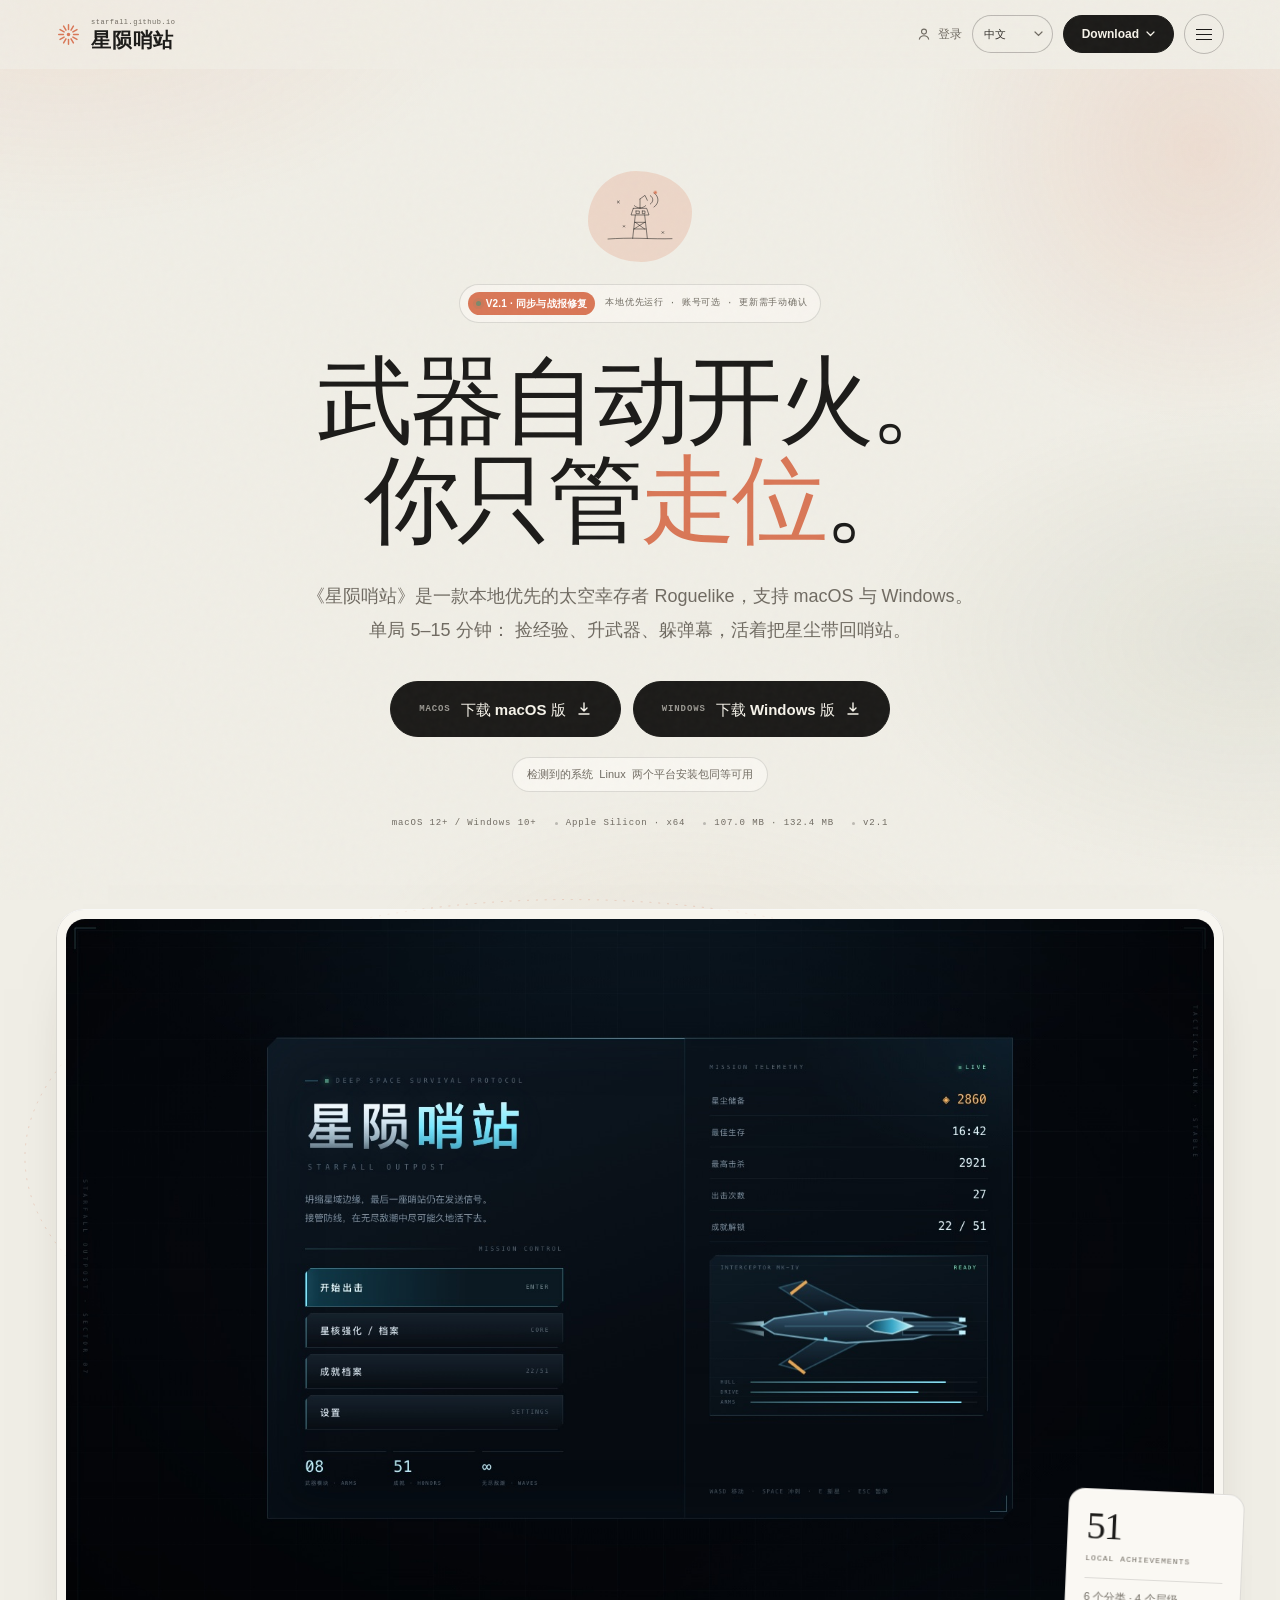
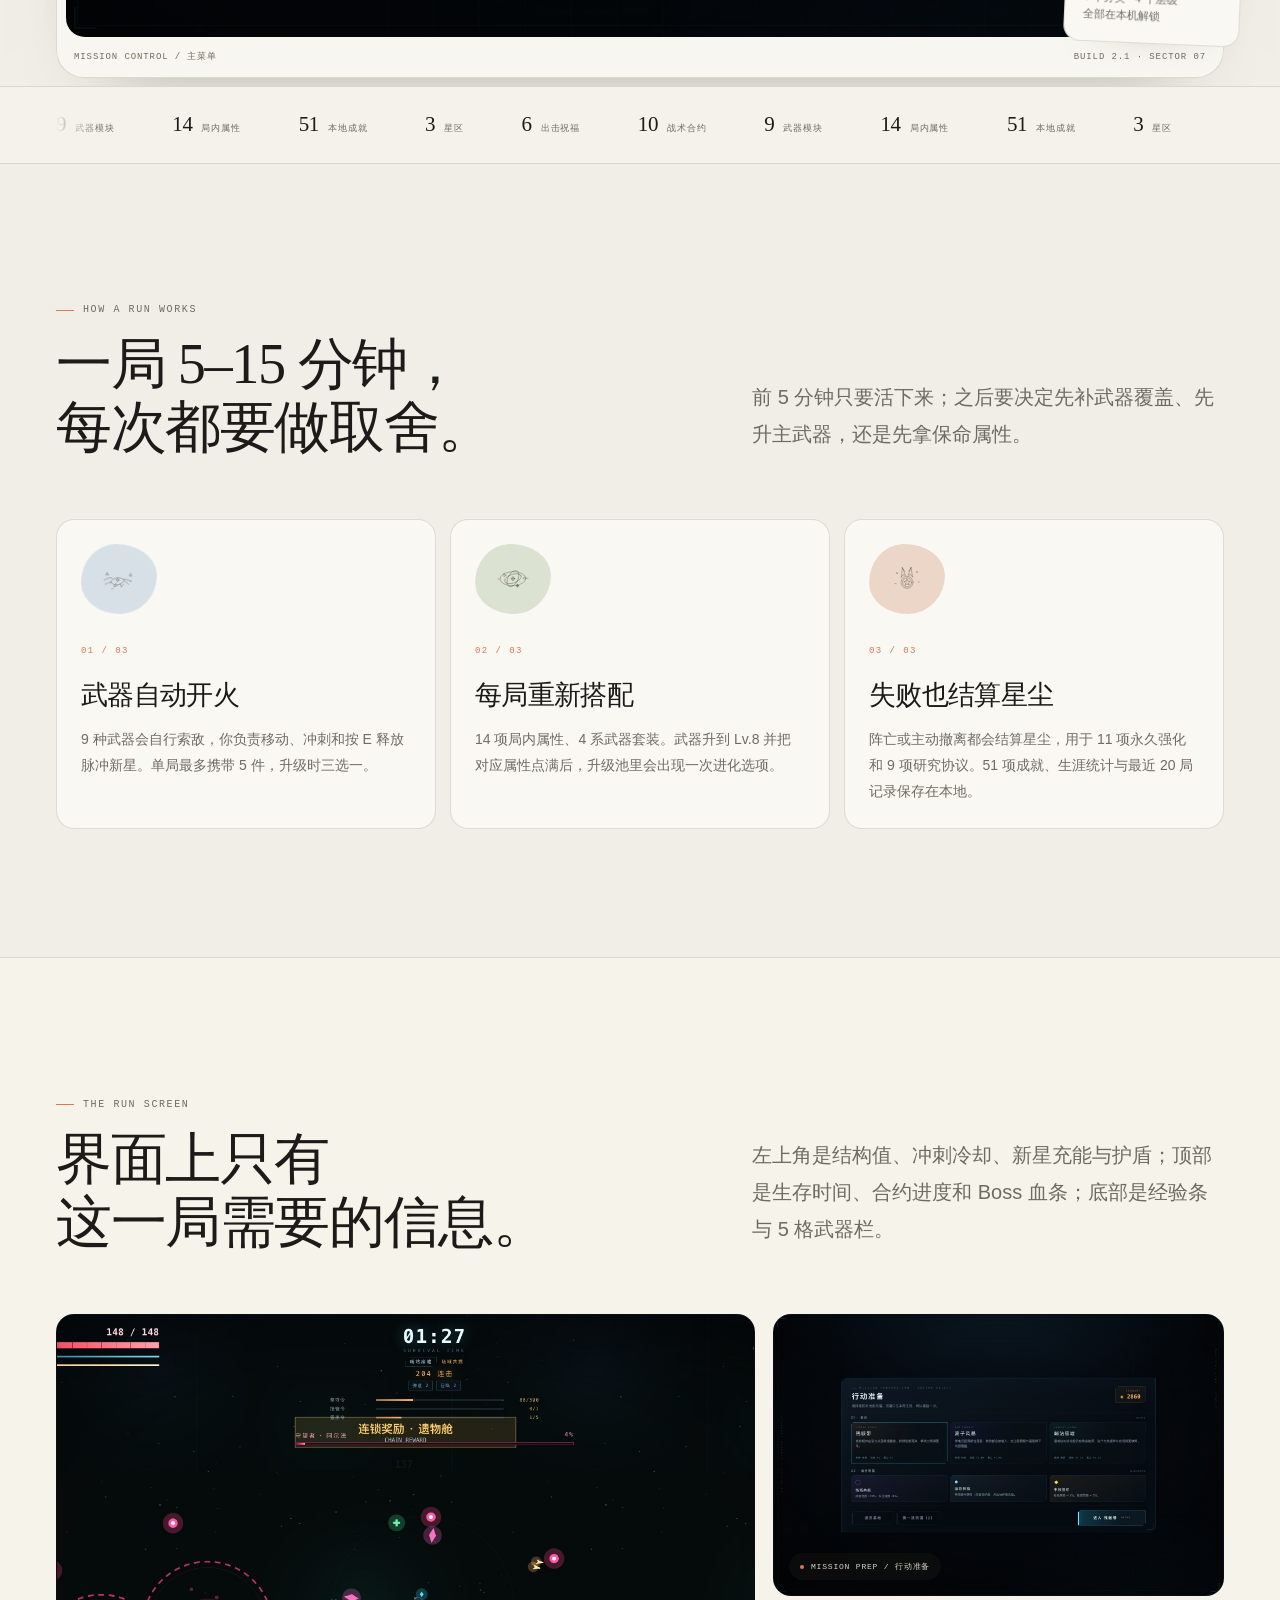
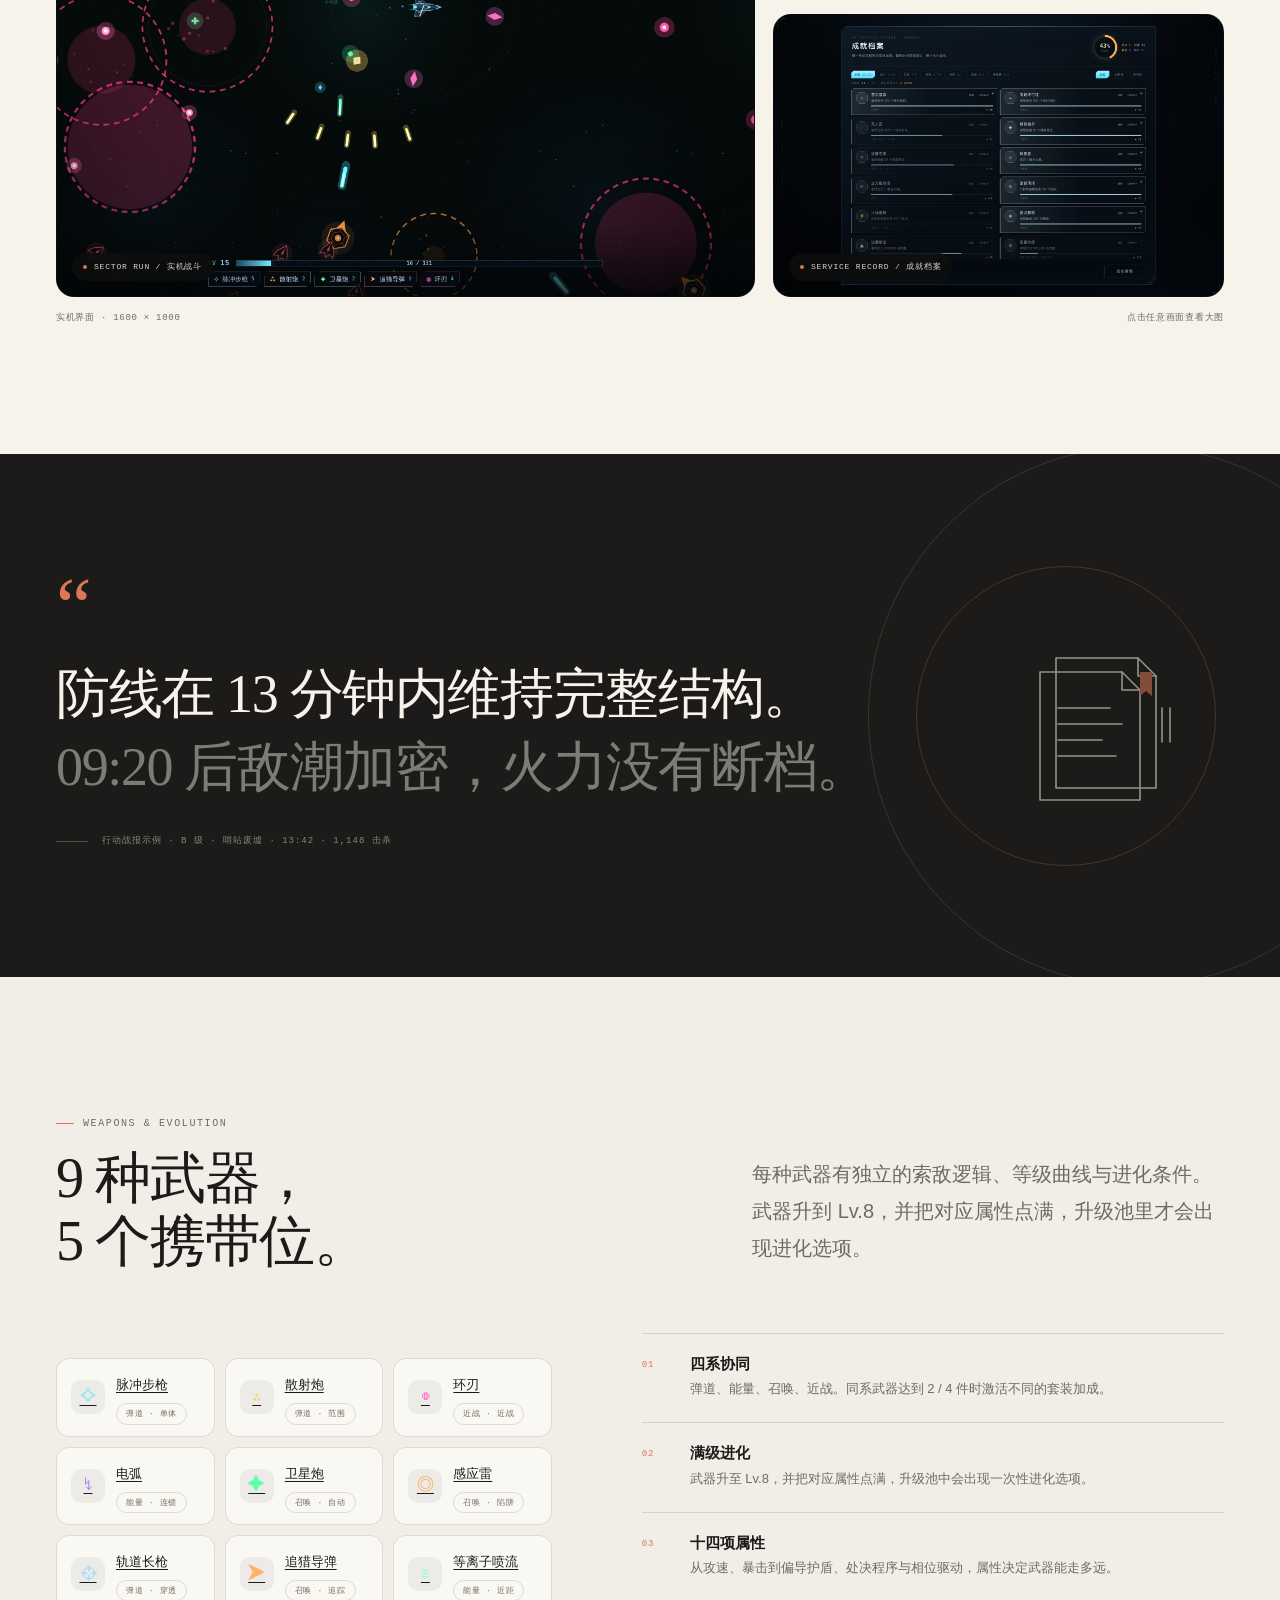
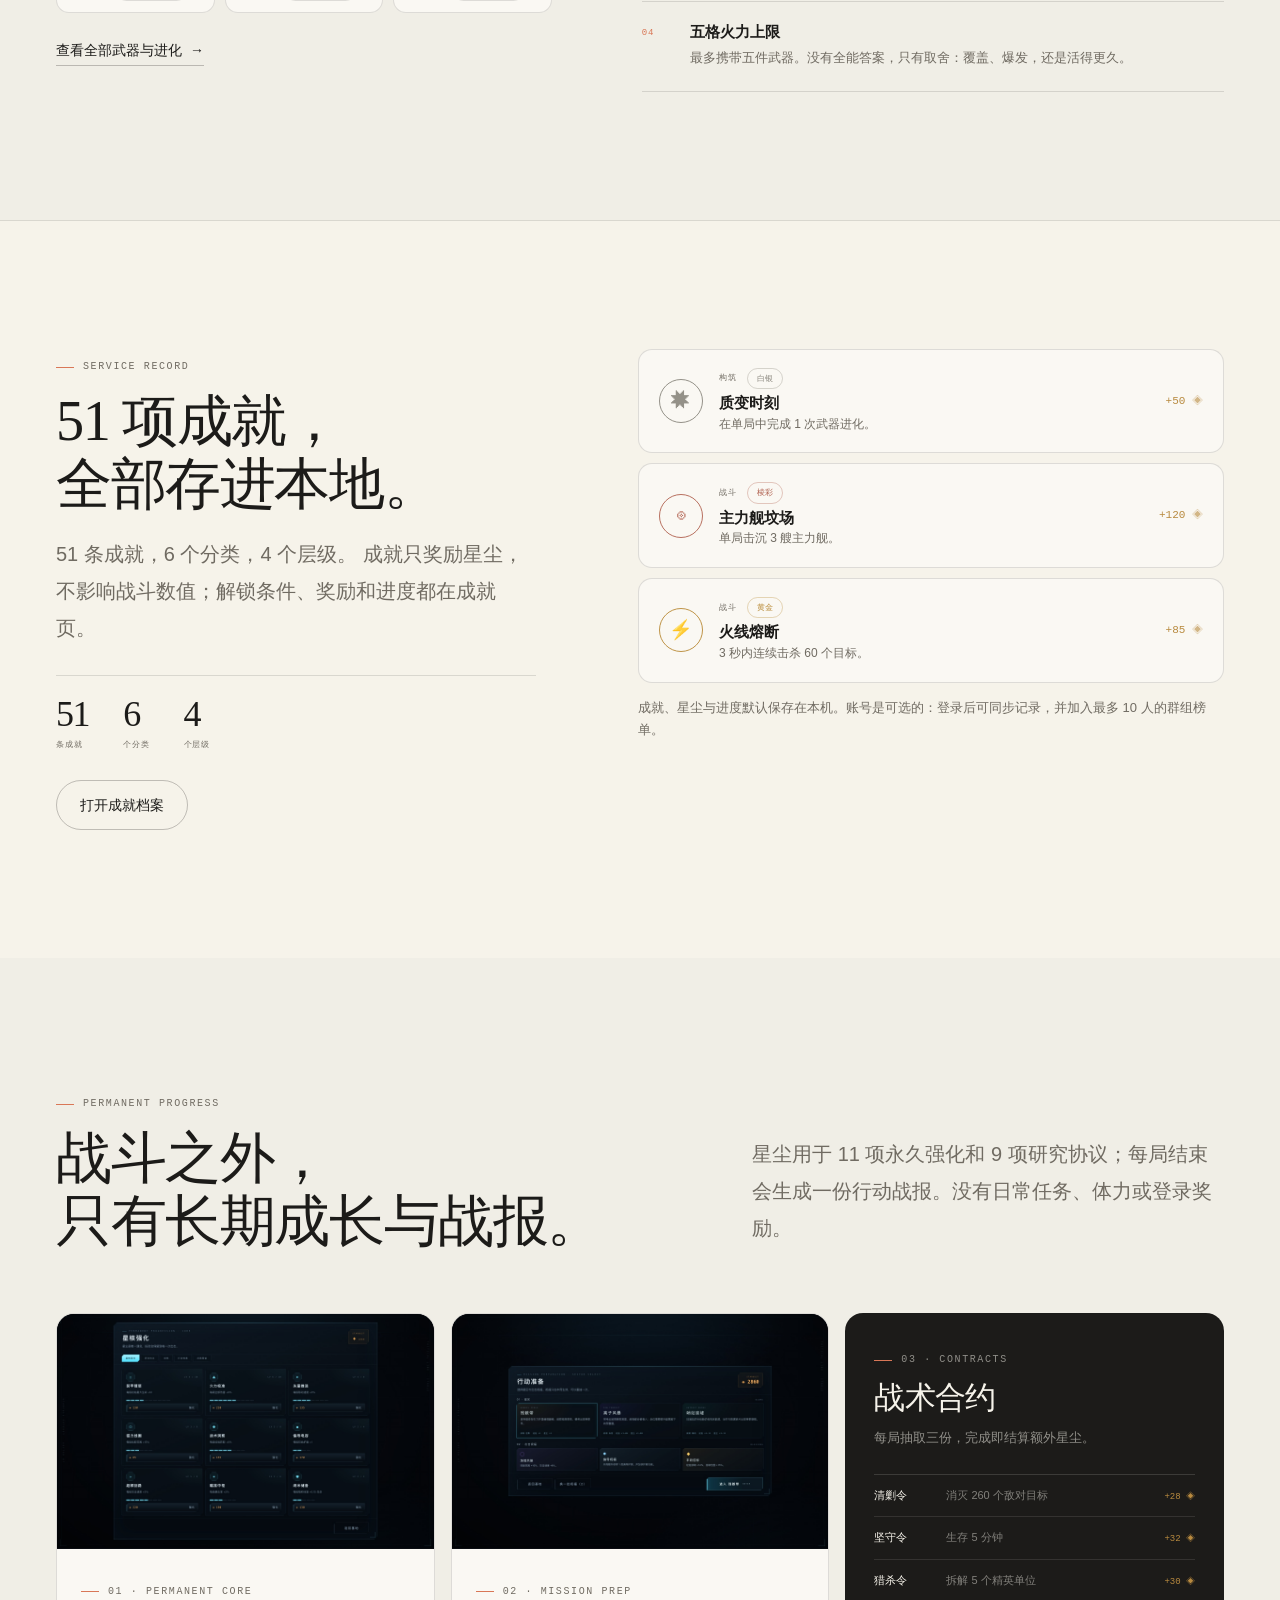
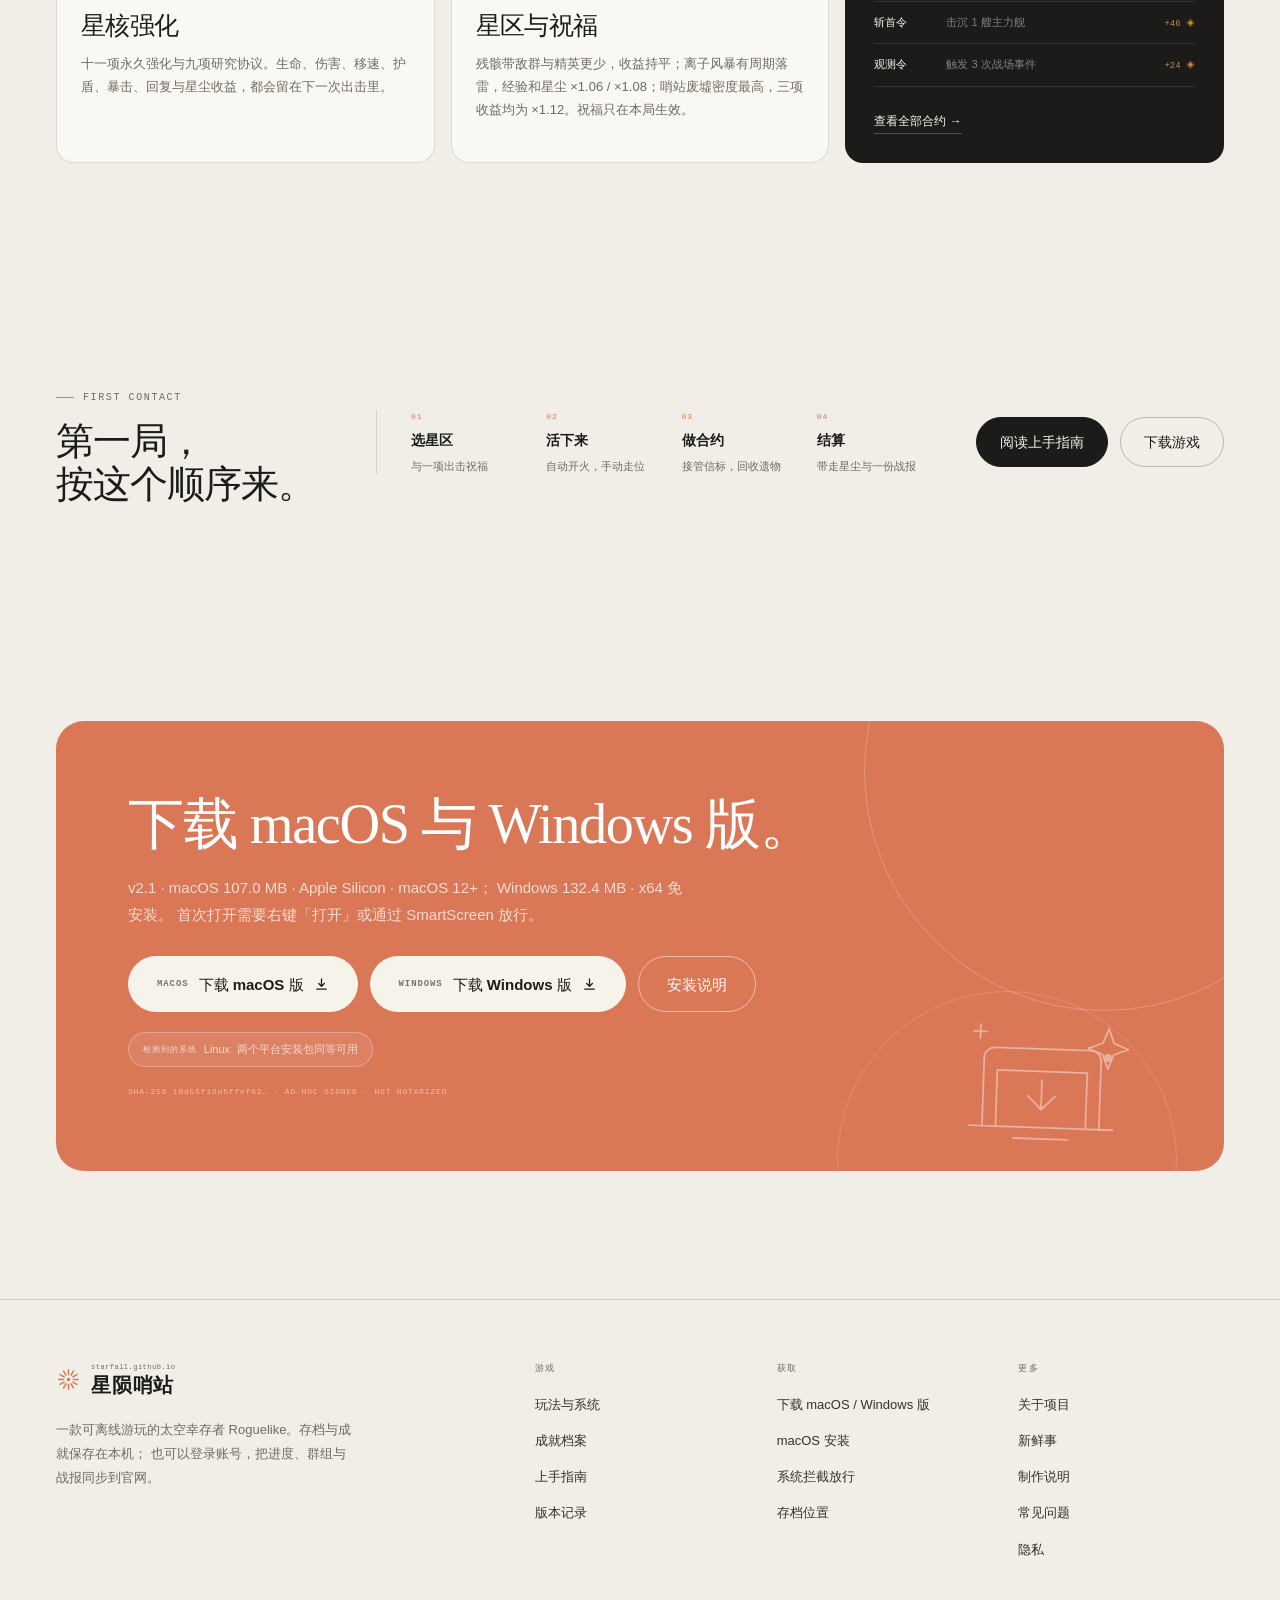
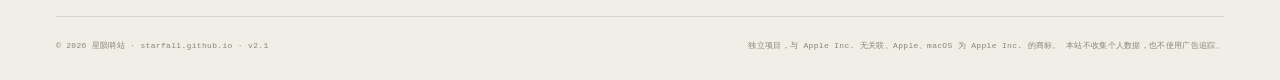
==== commit 399005b9: "Deploy STARFALL OUTPOST site v2.1" ====
--- a/index.html
+++ b/index.html
@@ -10,33 +10,43 @@
           document.documentElement.classList.add('i18n-pending')
         }
       } catch (error) {}
-    </script><title>星陨哨站 · starfall.github.io</title><meta name="description" content="《星陨哨站》是一款 macOS 独占的太空幸存者 Roguelike：武器自动开火，你控制舰船移动、冲刺和释放脉冲新星。单局 5–15 分钟，包含 9 种武器、14 项局内属性、3 个星区与 51 项本地成就。"><link rel="canonical" href="https://luckbubby2014.github.io/"><link rel="icon" type="image/svg+xml" href="/favicon.svg"><link rel="apple-touch-icon" href="/images/app-icon.png"><meta property="og:type" content="website"><meta property="og:site_name" content="星陨哨站"><meta property="og:locale" content="zh_CN"><meta property="og:title" content="星陨哨站 · starfall.github.io"><meta property="og:description" content="《星陨哨站》是一款 macOS 独占的太空幸存者 Roguelike：武器自动开火，你控制舰船移动、冲刺和释放脉冲新星。单局 5–15 分钟，包含 9 种武器、14 项局内属性、3 个星区与 51 项本地成就。"><meta property="og:url" content="https://luckbubby2014.github.io/"><meta property="og:image" content="https://luckbubby2014.github.io/images/og.png"><meta property="og:image:width" content="1200"><meta property="og:image:height" content="630"><meta name="twitter:card" content="summary_large_image"><meta name="twitter:title" content="星陨哨站 · starfall.github.io"><meta name="twitter:description" content="《星陨哨站》是一款 macOS 独占的太空幸存者 Roguelike：武器自动开火，你控制舰船移动、冲刺和释放脉冲新星。单局 5–15 分钟，包含 9 种武器、14 项局内属性、3 个星区与 51 项本地成就。"><meta name="twitter:image" content="https://luckbubby2014.github.io/images/og.png"><script type="application/ld+json">{"@context":"https://schema.org","@type":"VideoGame","name":"星陨哨站","alternateName":"starfall.github.io","description":"《星陨哨站》是一款 macOS 独占的太空幸存者 Roguelike：武器自动开火，你控制舰船移动、冲刺和释放脉冲新星。单局 5–15 分钟，包含 9 种武器、14 项局内属性、3 个星区与 51 项本地成就。","genre":["Roguelike","Survivors-like","Shooter"],"gamePlatform":"macOS","operatingSystem":"macOS 12+","applicationCategory":"GameApplication","softwareVersion":"0.1.3","inLanguage":"zh-CN","offers":{"@type":"Offer","price":"0","priceCurrency":"CNY"},"publisher":{"@type":"Organization","name":"starfall.github.io"}}</script><link rel="stylesheet" href="/_astro/about.J2XBcAAr.css">
-<link rel="stylesheet" href="/_astro/index.ERj-T3fR.css"></head> <body class> <div class="ambient" aria-hidden="true"></div> <div class="scroll-progress" aria-hidden="true"><i></i></div> <a class="skip-link" href="#main">跳到主要内容</a> <header class="site-header" id="site-header"> <div class="wrap header-inner"> <a class="brand " href="/" aria-label="星陨哨站 · 首页"> <svg class="brand-mark" width="22" height="22" viewBox="0 0 32 32" fill="none" aria-hidden="true"> <g stroke="currentColor" stroke-width="1.9" stroke-linecap="round"> <line x1="16" y1="3.5" x2="16" y2="9.5" transform="rotate(0 16 16)"></line><line x1="16" y1="3.5" x2="16" y2="9.5" transform="rotate(30 16 16)"></line><line x1="16" y1="3.5" x2="16" y2="9.5" transform="rotate(60 16 16)"></line><line x1="16" y1="3.5" x2="16" y2="9.5" transform="rotate(90 16 16)"></line><line x1="16" y1="3.5" x2="16" y2="9.5" transform="rotate(120 16 16)"></line><line x1="16" y1="3.5" x2="16" y2="9.5" transform="rotate(150 16 16)"></line><line x1="16" y1="3.5" x2="16" y2="9.5" transform="rotate(180 16 16)"></line><line x1="16" y1="3.5" x2="16" y2="9.5" transform="rotate(210 16 16)"></line><line x1="16" y1="3.5" x2="16" y2="9.5" transform="rotate(240 16 16)"></line><line x1="16" y1="3.5" x2="16" y2="9.5" transform="rotate(270 16 16)"></line><line x1="16" y1="3.5" x2="16" y2="9.5" transform="rotate(300 16 16)"></line><line x1="16" y1="3.5" x2="16" y2="9.5" transform="rotate(330 16 16)"></line> </g> <circle cx="16" cy="16" r="2.2" fill="currentColor"></circle> </svg> <span class="brand-word"> <span class="brand-en">starfall.github.io</span> <span class="brand-cn">星陨哨站</span> </span> </a> <nav class="site-nav" aria-label="主导航"> <a href="/" aria-current="page"> 概览 </a><a href="/newsroom"> 新鲜事 </a><a href="/group"> 社区 </a><a href="/features"> 玩法 </a><a href="/achievements"> 成就 </a><a href="/guide"> 指南 </a><a href="/changelog"> 版本 </a><a href="/faq"> 问答 </a><a href="/about"> 关于 </a> </nav> <div class="header-actions"> <a class="account-link" href="/account" data-account-link aria-label="账号"> <svg viewBox="0 0 20 20" fill="none" aria-hidden="true"> <circle cx="10" cy="7" r="3.1" stroke="currentColor" stroke-width="1.4"></circle> <path d="M4.2 16.4c.7-2.7 3-4.2 5.8-4.2s5.1 1.5 5.8 4.2" stroke="currentColor" stroke-width="1.4" stroke-linecap="round"></path> </svg> <span data-account-label>登录</span> </a> <div class="lang-switch"> <select id="lang-select" aria-label="语言 / Language"> <option value="zh-CN">中文</option> <option value="en">English</option> <option value="zh-TW">繁體中文</option> <option value="ja">日本語</option> <option value="fr">Français</option> <option value="de">Deutsch</option> <option value="th">ไทย</option> <option value="es">Español</option> </select> </div> <a class="btn btn--sm" href="/download">
-下载 <span class="mono" style="opacity:.6">v0.1.3</span> </a> <button class="nav-toggle" type="button" aria-expanded="false" aria-controls="mobile-nav" aria-label="打开菜单"> <span></span> </button> </div> </div> </header> <div class="mobile-nav" id="mobile-nav"> <a href="/" aria-current="page"> 概览 <span>01</span> </a><a href="/newsroom"> 新鲜事 <span>02</span> </a><a href="/group"> 社区 <span>03</span> </a><a href="/features"> 玩法 <span>04</span> </a><a href="/achievements"> 成就 <span>05</span> </a><a href="/guide"> 指南 <span>06</span> </a><a href="/changelog"> 版本 <span>07</span> </a><a href="/faq"> 问答 <span>08</span> </a><a href="/about"> 关于 <span>09</span> </a><a href="/download"> 下载 <span>010</span> </a> <a href="/account" data-account-link data-account-mobile>账号</a> <a href="/group">社区</a> <a class="btn" href="/download">下载 macOS 版 · 108.9 MB</a> </div> <script type="module" src="/_astro/SiteHeader.astro_astro_type_script_index_0_lang.BwRSz7zt.js"></script> <main id="main">  <section class="hero" data-astro-cid-j7pv25f6> <div class="wrap" data-astro-cid-j7pv25f6> <div class="hero-copy" data-astro-cid-j7pv25f6> <div class="art-plate art-plate--clay hero-art" aria-hidden="true" data-astro-cid-j7pv25f6> <svg class="line-art line-art--beacon" viewBox="0 0 240 200" fill="none" aria-hidden="true"> <g class="art-lines" stroke="currentColor" stroke-width="1.6" stroke-linecap="round" stroke-linejoin="round">  <path pathLength="1" style="--i:0" d="M24 168c30-2 60-3 96-2 38 1 68 2 96 1"></path> <path pathLength="1" style="--i:1" d="M98 166 106 96m36 70-8-70"></path> <path pathLength="1" style="--i:2" d="M102 138h36M104 118h32M102 138l32-20M134 138l-28-20"></path> <path pathLength="1" style="--i:3" d="M100 76h40l7 20H93z"></path> <path pathLength="1" style="--i:4" d="M108 84h10v8h-10zM127 84h8v8h-8z"></path> <path pathLength="1" style="--i:5" d="M120 76V48"></path> <path pathLength="1" style="--i:6" d="M103 68c9 9 25 9 34 0"></path> <path pathLength="1" style="--i:7" d="M120 48l15-11 7 15"></path> <path pathLength="1" style="--i:8" d="M151 38c10 6 10 19 0 25M162 30c16 10 16 32 0 42"></path> <path pathLength="1" style="--i:9" d="M52 54l6 6m-6 0 6-6M186 146l5 5m-5 0 5-5M70 128l4 4m-4 0 4-4"></path>           </g> <g class="art-accent"> <circle cx="166" cy="28" r="4.6"></circle>          </g> </svg> </div> <div class="hero-badge" data-astro-cid-j7pv25f6> <span class="pill" data-astro-cid-j7pv25f6><span class="dot" data-astro-cid-j7pv25f6></span>V0.1.3 · 账号与群组</span> <span data-astro-cid-j7pv25f6>本地优先运行 · 账号可选 · 更新需手动确认</span> </div> <h1 data-astro-cid-j7pv25f6> <span class="line" data-astro-cid-j7pv25f6>武器自动开火。</span> <span class="line" data-astro-cid-j7pv25f6>你只管<em data-astro-cid-j7pv25f6>走位</em>。</span> </h1> <p class="hero-sub" data-astro-cid-j7pv25f6>
-《星陨哨站》是一款 macOS 独占的太空幸存者 Roguelike。单局 5–15 分钟：
+    </script><title>星陨哨站 · starfall.github.io</title><meta name="description" content="《星陨哨站》是一款本地优先的太空幸存者 Roguelike，支持 macOS 与 Windows：武器自动开火，你控制舰船移动、冲刺和释放脉冲新星。单局 5–15 分钟，包含 9 种武器、14 项局内属性、3 个星区与 51 项本地成就。"><link rel="canonical" href="https://luckbubby2014.github.io/"><link rel="icon" type="image/svg+xml" href="/favicon.svg"><link rel="apple-touch-icon" href="/images/app-icon.png"><meta property="og:type" content="website"><meta property="og:site_name" content="星陨哨站"><meta property="og:locale" content="zh_CN"><meta property="og:title" content="星陨哨站 · starfall.github.io"><meta property="og:description" content="《星陨哨站》是一款本地优先的太空幸存者 Roguelike，支持 macOS 与 Windows：武器自动开火，你控制舰船移动、冲刺和释放脉冲新星。单局 5–15 分钟，包含 9 种武器、14 项局内属性、3 个星区与 51 项本地成就。"><meta property="og:url" content="https://luckbubby2014.github.io/"><meta property="og:image" content="https://luckbubby2014.github.io/images/og.png"><meta property="og:image:width" content="1200"><meta property="og:image:height" content="630"><meta name="twitter:card" content="summary_large_image"><meta name="twitter:title" content="星陨哨站 · starfall.github.io"><meta name="twitter:description" content="《星陨哨站》是一款本地优先的太空幸存者 Roguelike，支持 macOS 与 Windows：武器自动开火，你控制舰船移动、冲刺和释放脉冲新星。单局 5–15 分钟，包含 9 种武器、14 项局内属性、3 个星区与 51 项本地成就。"><meta name="twitter:image" content="https://luckbubby2014.github.io/images/og.png"><script type="application/ld+json">{"@context":"https://schema.org","@type":"VideoGame","name":"星陨哨站","alternateName":"starfall.github.io","description":"《星陨哨站》是一款本地优先的太空幸存者 Roguelike，支持 macOS 与 Windows：武器自动开火，你控制舰船移动、冲刺和释放脉冲新星。单局 5–15 分钟，包含 9 种武器、14 项局内属性、3 个星区与 51 项本地成就。","genre":["Roguelike","Survivors-like","Shooter"],"gamePlatform":["macOS","Windows"],"operatingSystem":"macOS 12+, Windows 10+","applicationCategory":"GameApplication","softwareVersion":"2.1","inLanguage":"zh-CN","offers":{"@type":"Offer","price":"0","priceCurrency":"CNY"},"publisher":{"@type":"Organization","name":"starfall.github.io"}}</script><link rel="stylesheet" href="/_astro/about.BL5baXOC.css">
+<link rel="stylesheet" href="/_astro/index.ERj-T3fR.css"></head> <body class> <div class="ambient" aria-hidden="true"></div> <div class="scroll-progress" aria-hidden="true"><i></i></div> <a class="skip-link" href="#main">跳到主要内容</a> <header class="site-header" id="site-header" data-astro-cid-ctg3m53h> <div class="wrap header-inner" data-astro-cid-ctg3m53h> <a class="brand " href="/" aria-label="星陨哨站 · 首页"> <svg class="brand-mark" width="22" height="22" viewBox="0 0 32 32" fill="none" aria-hidden="true"> <g stroke="currentColor" stroke-width="1.9" stroke-linecap="round"> <line x1="16" y1="3.5" x2="16" y2="9.5" transform="rotate(0 16 16)"></line><line x1="16" y1="3.5" x2="16" y2="9.5" transform="rotate(30 16 16)"></line><line x1="16" y1="3.5" x2="16" y2="9.5" transform="rotate(60 16 16)"></line><line x1="16" y1="3.5" x2="16" y2="9.5" transform="rotate(90 16 16)"></line><line x1="16" y1="3.5" x2="16" y2="9.5" transform="rotate(120 16 16)"></line><line x1="16" y1="3.5" x2="16" y2="9.5" transform="rotate(150 16 16)"></line><line x1="16" y1="3.5" x2="16" y2="9.5" transform="rotate(180 16 16)"></line><line x1="16" y1="3.5" x2="16" y2="9.5" transform="rotate(210 16 16)"></line><line x1="16" y1="3.5" x2="16" y2="9.5" transform="rotate(240 16 16)"></line><line x1="16" y1="3.5" x2="16" y2="9.5" transform="rotate(270 16 16)"></line><line x1="16" y1="3.5" x2="16" y2="9.5" transform="rotate(300 16 16)"></line><line x1="16" y1="3.5" x2="16" y2="9.5" transform="rotate(330 16 16)"></line> </g> <circle cx="16" cy="16" r="2.2" fill="currentColor"></circle> </svg> <span class="brand-word"> <span class="brand-en">starfall.github.io</span> <span class="brand-cn">星陨哨站</span> </span> </a> <nav class="site-nav" aria-label="主导航" data-astro-cid-ctg3m53h> <a href="/" aria-current="page" data-astro-cid-ctg3m53h> 概览 </a><a href="/me" data-astro-cid-ctg3m53h> 飞行记录 </a><a href="/newsroom" data-astro-cid-ctg3m53h> 新鲜事 </a><a href="/group" data-astro-cid-ctg3m53h> 社区 </a><a href="/features" data-astro-cid-ctg3m53h> 玩法 </a><a href="/achievements" data-astro-cid-ctg3m53h> 成就 </a><a href="/guide" data-astro-cid-ctg3m53h> 指南 </a><a href="/changelog" data-astro-cid-ctg3m53h> 版本 </a><a href="/faq" data-astro-cid-ctg3m53h> 问答 </a><a href="/about" data-astro-cid-ctg3m53h> 关于 </a> </nav> <div class="header-actions" data-astro-cid-ctg3m53h> <a class="account-link" href="/account" data-account-link aria-label="账号" data-astro-cid-ctg3m53h> <svg viewBox="0 0 20 20" fill="none" aria-hidden="true" data-astro-cid-ctg3m53h> <circle cx="10" cy="7" r="3.1" stroke="currentColor" stroke-width="1.4" data-astro-cid-ctg3m53h></circle> <path d="M4.2 16.4c.7-2.7 3-4.2 5.8-4.2s5.1 1.5 5.8 4.2" stroke="currentColor" stroke-width="1.4" stroke-linecap="round" data-astro-cid-ctg3m53h></path> </svg> <span data-account-label data-astro-cid-ctg3m53h>登录</span> </a> <div class="lang-switch" data-astro-cid-ctg3m53h> <select id="lang-select" aria-label="语言 / Language" data-astro-cid-ctg3m53h> <option value="zh-CN" data-astro-cid-ctg3m53h>中文</option> <option value="en" data-astro-cid-ctg3m53h>English</option> <option value="zh-TW" data-astro-cid-ctg3m53h>繁體中文</option> <option value="ja" data-astro-cid-ctg3m53h>日本語</option> <option value="fr" data-astro-cid-ctg3m53h>Français</option> <option value="de" data-astro-cid-ctg3m53h>Deutsch</option> <option value="th" data-astro-cid-ctg3m53h>ไทย</option> <option value="es" data-astro-cid-ctg3m53h>Español</option> </select> </div> <div class="download-menu" id="download-menu" data-astro-cid-ctg3m53h> <button class="btn btn--sm download-trigger" type="button" aria-haspopup="true" aria-expanded="false" aria-controls="download-menu-panel" data-astro-cid-ctg3m53h>
+Download
+<svg class="download-chevron" width="9" height="6" viewBox="0 0 9 6" fill="none" aria-hidden="true" data-astro-cid-ctg3m53h> <path d="M1 1l3.5 3.5L8 1" stroke="currentColor" stroke-width="1.2" stroke-linecap="round" stroke-linejoin="round" data-astro-cid-ctg3m53h></path> </svg> </button> <div class="download-panel" id="download-menu-panel" role="menu" aria-label="Download" hidden data-astro-cid-ctg3m53h> <div class="download-detect" data-platform-detect hidden data-astro-cid-ctg3m53h> <span class="mono" data-astro-cid-ctg3m53h>YOUR SYSTEM</span> <b data-platform-name data-astro-cid-ctg3m53h>识别中…</b> </div> <a role="menuitem" href="https://github.com/luckbubby2014/luckbubby2014.github.io/releases/download/v2.1/starfall-outpost-2.1-arm64.dmg" download="星陨哨站-2.1-arm64.dmg" data-download-platform="macos" data-astro-cid-ctg3m53h> <span class="dp-platform" data-astro-cid-ctg3m53h>macOS</span> <span class="dp-meta" data-astro-cid-ctg3m53h>v2.1 · 107.0 MB</span> <span class="dp-chip" data-astro-cid-ctg3m53h>Apple Silicon · DMG</span> </a> <a role="menuitem" href="https://github.com/luckbubby2014/luckbubby2014.github.io/releases/download/v2.1/starfall-outpost-2.1-win-x64.zip" download="星陨哨站-2.1-win-x64.zip" data-download-platform="windows" data-astro-cid-ctg3m53h> <span class="dp-platform" data-astro-cid-ctg3m53h>Windows</span> <span class="dp-meta" data-astro-cid-ctg3m53h>v2.1 · 132.4 MB</span> <span class="dp-chip" data-astro-cid-ctg3m53h>x64 · ZIP</span> </a> <a class="dp-all" role="menuitem" href="/download" data-astro-cid-ctg3m53h>所有下载与安装说明 <span aria-hidden="true" data-astro-cid-ctg3m53h>→</span></a> </div> </div> <button class="nav-toggle" type="button" aria-expanded="false" aria-controls="mobile-nav" aria-label="打开菜单" data-astro-cid-ctg3m53h> <span data-astro-cid-ctg3m53h></span> </button> </div> </div> </header> <div class="nav-scrim" id="nav-scrim" hidden data-astro-cid-ctg3m53h></div> <aside class="mobile-nav" id="mobile-nav" role="dialog" aria-modal="true" aria-label="导航" aria-hidden="true" data-astro-cid-ctg3m53h> <div class="mobile-nav-head" data-astro-cid-ctg3m53h> <span class="mono" data-astro-cid-ctg3m53h>STARFALL OUTPOST</span> <button class="mobile-nav-close" type="button" aria-label="关闭菜单" data-astro-cid-ctg3m53h> <svg width="14" height="14" viewBox="0 0 14 14" fill="none" aria-hidden="true" data-astro-cid-ctg3m53h> <path d="M2 2l10 10M12 2L2 12" stroke="currentColor" stroke-width="1.5" stroke-linecap="round" data-astro-cid-ctg3m53h></path> </svg> </button> </div> <div class="mobile-nav-body" data-astro-cid-ctg3m53h> <div class="mobile-nav-detect" data-platform-detect hidden data-astro-cid-ctg3m53h> <span class="mono" data-astro-cid-ctg3m53h>检测到的系统</span> <b data-platform-name data-astro-cid-ctg3m53h>识别中…</b> <span class="mobile-nav-detect-note" data-astro-cid-ctg3m53h>两个平台安装包同等可用</span> </div> <div class="mobile-nav-downloads" data-astro-cid-ctg3m53h> <a class="btn" href="https://github.com/luckbubby2014/luckbubby2014.github.io/releases/download/v2.1/starfall-outpost-2.1-arm64.dmg" download="星陨哨站-2.1-arm64.dmg" data-download-platform="macos" data-astro-cid-ctg3m53h> <span class="mono" data-astro-cid-ctg3m53h>macOS</span>
+下载 macOS 版
+</a> <a class="btn" href="https://github.com/luckbubby2014/luckbubby2014.github.io/releases/download/v2.1/starfall-outpost-2.1-win-x64.zip" download="星陨哨站-2.1-win-x64.zip" data-download-platform="windows" data-astro-cid-ctg3m53h> <span class="mono" data-astro-cid-ctg3m53h>Windows</span>
+下载 Windows 版
+</a> </div> <nav class="mobile-nav-links" aria-label="导航" data-astro-cid-ctg3m53h> <a href="/" aria-current="page" data-astro-cid-ctg3m53h> 概览 <span data-astro-cid-ctg3m53h>01</span> </a><a href="/me" data-astro-cid-ctg3m53h> 飞行记录 <span data-astro-cid-ctg3m53h>02</span> </a><a href="/newsroom" data-astro-cid-ctg3m53h> 新鲜事 <span data-astro-cid-ctg3m53h>03</span> </a><a href="/group" data-astro-cid-ctg3m53h> 社区 <span data-astro-cid-ctg3m53h>04</span> </a><a href="/features" data-astro-cid-ctg3m53h> 玩法 <span data-astro-cid-ctg3m53h>05</span> </a><a href="/achievements" data-astro-cid-ctg3m53h> 成就 <span data-astro-cid-ctg3m53h>06</span> </a><a href="/guide" data-astro-cid-ctg3m53h> 指南 <span data-astro-cid-ctg3m53h>07</span> </a><a href="/changelog" data-astro-cid-ctg3m53h> 版本 <span data-astro-cid-ctg3m53h>08</span> </a><a href="/faq" data-astro-cid-ctg3m53h> 问答 <span data-astro-cid-ctg3m53h>09</span> </a><a href="/about" data-astro-cid-ctg3m53h> 关于 <span data-astro-cid-ctg3m53h>10</span> </a><a href="/download" data-astro-cid-ctg3m53h> 下载 <span data-astro-cid-ctg3m53h>11</span> </a> </nav> </div> <div class="mobile-nav-foot" data-astro-cid-ctg3m53h> <a class="mobile-nav-account" href="/account" data-account-link data-account-mobile data-astro-cid-ctg3m53h> <svg viewBox="0 0 20 20" fill="none" aria-hidden="true" data-astro-cid-ctg3m53h> <circle cx="10" cy="7" r="3.1" stroke="currentColor" stroke-width="1.4" data-astro-cid-ctg3m53h></circle> <path d="M4.2 16.4c.7-2.7 3-4.2 5.8-4.2s5.1 1.5 5.8 4.2" stroke="currentColor" stroke-width="1.4" stroke-linecap="round" data-astro-cid-ctg3m53h></path> </svg> <span data-account-label-mobile data-astro-cid-ctg3m53h>账号</span> </a> <a class="mobile-nav-guide" href="/download" data-astro-cid-ctg3m53h>所有下载与安装说明 <span aria-hidden="true" data-astro-cid-ctg3m53h>→</span></a> <div class="mobile-nav-meta" data-astro-cid-ctg3m53h> <span class="mono" data-astro-cid-ctg3m53h>V2.1 · MACOS + WINDOWS</span> <span data-astro-cid-ctg3m53h>离线优先 · 账号可选</span> </div> </div> </aside> <script type="module" src="/_astro/SiteHeader.astro_astro_type_script_index_0_lang.lObrWsQA.js"></script>  <main id="main">  <section class="hero" data-astro-cid-j7pv25f6> <div class="wrap" data-astro-cid-j7pv25f6> <div class="hero-copy" data-astro-cid-j7pv25f6> <div class="art-plate art-plate--clay hero-art" aria-hidden="true" data-astro-cid-j7pv25f6> <svg class="line-art line-art--beacon" viewBox="0 0 240 200" fill="none" aria-hidden="true"> <g class="art-lines" stroke="currentColor" stroke-width="1.6" stroke-linecap="round" stroke-linejoin="round">  <path pathLength="1" style="--i:0" d="M24 168c30-2 60-3 96-2 38 1 68 2 96 1"></path> <path pathLength="1" style="--i:1" d="M98 166 106 96m36 70-8-70"></path> <path pathLength="1" style="--i:2" d="M102 138h36M104 118h32M102 138l32-20M134 138l-28-20"></path> <path pathLength="1" style="--i:3" d="M100 76h40l7 20H93z"></path> <path pathLength="1" style="--i:4" d="M108 84h10v8h-10zM127 84h8v8h-8z"></path> <path pathLength="1" style="--i:5" d="M120 76V48"></path> <path pathLength="1" style="--i:6" d="M103 68c9 9 25 9 34 0"></path> <path pathLength="1" style="--i:7" d="M120 48l15-11 7 15"></path> <path pathLength="1" style="--i:8" d="M151 38c10 6 10 19 0 25M162 30c16 10 16 32 0 42"></path> <path pathLength="1" style="--i:9" d="M52 54l6 6m-6 0 6-6M186 146l5 5m-5 0 5-5M70 128l4 4m-4 0 4-4"></path>           </g> <g class="art-accent"> <circle cx="166" cy="28" r="4.6"></circle>          </g> </svg> </div> <div class="hero-badge" data-astro-cid-j7pv25f6> <span class="pill" data-astro-cid-j7pv25f6><span class="dot" data-astro-cid-j7pv25f6></span>V2.1 · 同步与战报修复</span> <span data-astro-cid-j7pv25f6>本地优先运行 · 账号可选 · 更新需手动确认</span> </div> <h1 data-astro-cid-j7pv25f6> <span class="line" data-astro-cid-j7pv25f6>武器自动开火。</span> <span class="line" data-astro-cid-j7pv25f6>你只管<em data-astro-cid-j7pv25f6>走位</em>。</span> </h1> <p class="hero-sub" data-astro-cid-j7pv25f6>
+《星陨哨站》是一款本地优先的太空幸存者 Roguelike，支持 macOS 与 Windows。单局 5–15 分钟：
           捡经验、升武器、躲弹幕，活着把星尘带回哨站。
-</p> <div class="hero-actions" data-astro-cid-j7pv25f6> <a class="btn btn--lg" href="https://github.com/luckbubby2014/luckbubby2014.github.io/releases/download/v0.1.3/starfall-outpost-0.1.3-arm64.dmg" download="星陨哨站-0.1.3-arm64.dmg" data-astro-cid-j7pv25f6>
+</p> <div class="hero-actions" data-astro-cid-j7pv25f6> <a class="btn btn--lg" href="https://github.com/luckbubby2014/luckbubby2014.github.io/releases/download/v2.1/starfall-outpost-2.1-arm64.dmg" download="星陨哨站-2.1-arm64.dmg" data-download-platform="macos" data-astro-cid-j7pv25f6> <span class="btn-platform" data-astro-cid-j7pv25f6>macOS</span>
 下载 macOS 版
-<svg width="16" height="16" viewBox="0 0 16 16" fill="none" aria-hidden="true" data-astro-cid-j7pv25f6> <path d="M8 2v8m0 0 3-3m-3 3L5 7M3 13h10" stroke="currentColor" stroke-width="1.4" stroke-linecap="round" stroke-linejoin="round" data-astro-cid-j7pv25f6></path> </svg> </a> <a class="btn btn--ghost btn--lg" href="/features" data-astro-cid-j7pv25f6>看看怎么玩</a> </div> <div class="hero-meta" data-astro-cid-j7pv25f6> <span data-astro-cid-j7pv25f6>macOS 12+</span> <span data-astro-cid-j7pv25f6>Apple Silicon</span> <span data-astro-cid-j7pv25f6>108.9 MB</span> <span data-astro-cid-j7pv25f6>v0.1.3</span> </div> </div> <div class="hero-visual" data-astro-cid-j7pv25f6> <svg class="hero-orbit" viewBox="0 0 1200 620" fill="none" aria-hidden="true" data-astro-cid-j7pv25f6> <ellipse cx="600" cy="310" rx="560" ry="265" stroke="currentColor" stroke-width="0.8" stroke-dasharray="2 7" data-astro-cid-j7pv25f6></ellipse> <ellipse cx="600" cy="310" rx="430" ry="195" stroke="currentColor" stroke-width="0.7" opacity=".65" data-astro-cid-j7pv25f6></ellipse> <circle cx="600" cy="310" r="3" fill="currentColor" data-astro-cid-j7pv25f6></circle> <circle cx="160" cy="310" r="4" fill="currentColor" data-astro-cid-j7pv25f6></circle> <circle cx="1025" cy="170" r="2.5" fill="currentColor" data-astro-cid-j7pv25f6></circle> </svg> <figure class="hero-shot" data-astro-cid-j7pv25f6> <img src="/images/menu.jpg" width="1600" height="1000" alt="《星陨哨站》主菜单：深空中的任务控制台、战舰与作战遥测" fetchpriority="high" data-astro-cid-j7pv25f6> <figcaption data-astro-cid-j7pv25f6> <span data-astro-cid-j7pv25f6>MISSION CONTROL / 主菜单</span> <span data-astro-cid-j7pv25f6>BUILD 0.1.3 · SECTOR 07</span> </figcaption> </figure> <aside class="hero-float" aria-label="成就统计" data-astro-cid-j7pv25f6> <div class="num" data-astro-cid-j7pv25f6>51</div> <div class="label" data-astro-cid-j7pv25f6>LOCAL ACHIEVEMENTS</div> <div class="rule" data-astro-cid-j7pv25f6></div> <div class="tiny" data-astro-cid-j7pv25f6>6 个分类 · 4 个层级<br data-astro-cid-j7pv25f6>全部在你的 Mac 上解锁</div> </aside> </div> </div> </section> <div class="ticker" aria-label="内容概览" data-astro-cid-j7pv25f6> <div class="wrap ticker-inner" data-astro-cid-j7pv25f6> <div class="ticker-track" data-astro-cid-j7pv25f6> <span class="ticker-item" data-astro-cid-j7pv25f6><b data-astro-cid-j7pv25f6>9</b> 武器模块</span><span class="ticker-item" data-astro-cid-j7pv25f6><b data-astro-cid-j7pv25f6>14</b> 局内属性</span><span class="ticker-item" data-astro-cid-j7pv25f6><b data-astro-cid-j7pv25f6>51</b> 本地成就</span><span class="ticker-item" data-astro-cid-j7pv25f6><b data-astro-cid-j7pv25f6>3</b> 星区</span><span class="ticker-item" data-astro-cid-j7pv25f6><b data-astro-cid-j7pv25f6>6</b> 出击祝福</span><span class="ticker-item" data-astro-cid-j7pv25f6><b data-astro-cid-j7pv25f6>10</b> 战术合约</span> </div> <div class="ticker-track" aria-hidden="true" data-astro-cid-j7pv25f6> <span class="ticker-item" data-astro-cid-j7pv25f6><b data-astro-cid-j7pv25f6>9</b> 武器模块</span><span class="ticker-item" data-astro-cid-j7pv25f6><b data-astro-cid-j7pv25f6>14</b> 局内属性</span><span class="ticker-item" data-astro-cid-j7pv25f6><b data-astro-cid-j7pv25f6>51</b> 本地成就</span><span class="ticker-item" data-astro-cid-j7pv25f6><b data-astro-cid-j7pv25f6>3</b> 星区</span><span class="ticker-item" data-astro-cid-j7pv25f6><b data-astro-cid-j7pv25f6>6</b> 出击祝福</span><span class="ticker-item" data-astro-cid-j7pv25f6><b data-astro-cid-j7pv25f6>10</b> 战术合约</span> </div> </div> </div> <section class="section" data-astro-cid-j7pv25f6> <div class="wrap" data-astro-cid-j7pv25f6> <div class="section-head"> <div> <div class="eyebrow">HOW A RUN WORKS</div> <h2>一局 5–15 分钟，<br />每次都要做取舍。</h2> </div> <p class="lede">前 5 分钟只要活下来；之后要决定先补武器覆盖、先升主武器，还是先拿保命属性。</p> </div> <div class="pillar-grid" data-reveal data-astro-cid-j7pv25f6> <article class="pillar" data-astro-cid-j7pv25f6> <div class="art-plate art-plate--sky pillar-art" aria-hidden="true" data-astro-cid-j7pv25f6> <svg class="line-art line-art--ship" viewBox="0 0 240 200" fill="none" aria-hidden="true"> <g class="art-lines" stroke="currentColor" stroke-width="1.6" stroke-linecap="round" stroke-linejoin="round">   <path pathLength="1" style="--i:0" d="M30 108c16-11 31-15 48-14M36 132c12-7 23-9 36-8"></path> <path pathLength="1" style="--i:1" d="M70 116c10-16 32-24 54-21l27 11c-4 18-25 31-49 31-14 0-26-8-32-21Z"></path> <path pathLength="1" style="--i:2" d="M101 126l-13 23 21-9M127 131l6 20 13-17"></path> <path pathLength="1" style="--i:3" d="M151 106c16-2 28 3 38 11M153 117c12 4 20 10 24 18"></path> <circle pathLength="1" style="--i:4" cx="112" cy="108" r="8"></circle> <path pathLength="1" style="--i:5" d="M50 62l9 13H41zM190 72l9 13h-18zM74 160h8M188 116h8"></path>          </g> <g class="art-accent">  <circle cx="112" cy="108" r="3.4"></circle>         </g> </svg> </div> <span class="n" data-astro-cid-j7pv25f6>01 / 03</span> <h3 data-astro-cid-j7pv25f6>武器自动开火</h3> <p data-astro-cid-j7pv25f6>9 种武器会自行索敌，你负责移动、冲刺和按 E 释放脉冲新星。单局最多携带 5 件，升级时三选一。</p> </article><article class="pillar" data-astro-cid-j7pv25f6> <div class="art-plate art-plate--sage pillar-art" aria-hidden="true" data-astro-cid-j7pv25f6> <svg class="line-art line-art--weapons" viewBox="0 0 240 200" fill="none" aria-hidden="true"> <g class="art-lines" stroke="currentColor" stroke-width="1.6" stroke-linecap="round" stroke-linejoin="round">    <ellipse pathLength="1" style="--i:0" cx="120" cy="100" rx="78" ry="42"></ellipse> <ellipse pathLength="1" style="--i:1" cx="120" cy="100" rx="52" ry="26" transform="rotate(-18 120 100)"></ellipse> <ellipse pathLength="1" style="--i:2" cx="120" cy="100" rx="30" ry="52" transform="rotate(28 120 100)"></ellipse> <circle pathLength="1" style="--i:3" cx="120" cy="100" r="10"></circle> <path pathLength="1" style="--i:4" d="M120 90v20M110 100h20"></path> <path pathLength="1" style="--i:5" d="M188 92l7 7-7 7-7-7zM66 70l14 8-14 8z"></path> <circle pathLength="1" style="--i:6" cx="146" cy="143" r="7"></circle> <path pathLength="1" style="--i:7" d="M146 136v14M139 143h14M30 100h8M202 100h8"></path>         </g> <g class="art-accent">   <circle cx="120" cy="100" r="3.6"></circle>        </g> </svg> </div> <span class="n" data-astro-cid-j7pv25f6>02 / 03</span> <h3 data-astro-cid-j7pv25f6>每局重新搭配</h3> <p data-astro-cid-j7pv25f6>14 项局内属性、4 系武器套装。武器升到 Lv.8 并把对应属性点满后，升级池里会出现一次进化选项。</p> </article><article class="pillar" data-astro-cid-j7pv25f6> <div class="art-plate art-plate--clay pillar-art" aria-hidden="true" data-astro-cid-j7pv25f6> <svg class="line-art line-art--medal" viewBox="0 0 240 200" fill="none" aria-hidden="true"> <g class="art-lines" stroke="currentColor" stroke-width="1.6" stroke-linecap="round" stroke-linejoin="round">     <path pathLength="1" style="--i:0" d="M94 34l18 46-16-4-10 16zM146 34l-18 46 16-4 10 16z"></path> <path pathLength="1" style="--i:1" d="M94 34l14 22M146 34l-14 22"></path> <circle pathLength="1" style="--i:2" cx="120" cy="122" r="36"></circle> <circle pathLength="1" style="--i:3" cx="120" cy="122" r="27"></circle> <path pathLength="1" style="--i:4" d="M120 103l6 12 13 2-10 9 3 13-12-7-12 7 3-13-10-9 13-2z"></path> <path pathLength="1" style="--i:5" d="M58 62l7 7m-7 0 7-7M178 58l6 6m-6 0 6-6M186 122h8M46 128h8"></path>        </g> <g class="art-accent">    <circle cx="120" cy="122" r="4.2"></circle>       </g> </svg> </div> <span class="n" data-astro-cid-j7pv25f6>03 / 03</span> <h3 data-astro-cid-j7pv25f6>失败也结算星尘</h3> <p data-astro-cid-j7pv25f6>阵亡或主动撤离都会结算星尘，用于 11 项永久强化和 9 项研究协议。51 项成就、生涯统计与最近 20 局记录保存在本地。</p> </article> </div> </div> </section> <section class="section section--paper-warm section--line" data-astro-cid-j7pv25f6> <div class="wrap" data-astro-cid-j7pv25f6> <div class="section-head"> <div> <div class="eyebrow">THE RUN SCREEN</div> <h2>界面上只有<br />这一局需要的信息。</h2> </div> <p class="lede">左上角是结构值、冲刺冷却、新星充能与护盾；顶部是生存时间、合约进度和 Boss 血条；底部是经验条与 5 格武器栏。</p> </div> <div class="media-grid" data-astro-cid-j7pv25f6> <figure class="shot shot--main" data-lightbox data-astro-cid-j7pv25f6> <img src="/images/gameplay.jpg" width="1600" height="1000" alt="战斗中：玩家舰船在哨站废墟中穿行，周围布满敌群、弹道与预警圈" loading="lazy" data-astro-cid-j7pv25f6> <figcaption data-astro-cid-j7pv25f6>SECTOR RUN / 实机战斗</figcaption> </figure> <figure class="shot shot--small" data-lightbox data-astro-cid-j7pv25f6> <img src="/images/prep.jpg" width="1600" height="1000" alt="行动准备界面：选择星区与出击祝福" loading="lazy" data-astro-cid-j7pv25f6> <figcaption data-astro-cid-j7pv25f6>MISSION PREP / 行动准备</figcaption> </figure> <figure class="shot shot--small" data-lightbox data-astro-cid-j7pv25f6> <img src="/images/achievements.jpg" width="1600" height="1000" alt="成就档案界面：分类、层级、完成度与解锁进度" loading="lazy" data-astro-cid-j7pv25f6> <figcaption data-astro-cid-j7pv25f6>SERVICE RECORD / 成就档案</figcaption> </figure> </div> <div class="caption-row" data-astro-cid-j7pv25f6> <span data-astro-cid-j7pv25f6>实机界面 · 1600 × 1000</span> <span data-astro-cid-j7pv25f6>点击任意画面查看大图</span> </div> </div> </section> <section class="section quote-section section--ink" data-astro-cid-j7pv25f6> <div class="wrap quote-grid" data-astro-cid-j7pv25f6> <div data-astro-cid-j7pv25f6> <div class="quote-mark" aria-hidden="true" data-astro-cid-j7pv25f6>“</div> <blockquote class="pullquote" data-astro-cid-j7pv25f6>
+<svg width="16" height="16" viewBox="0 0 16 16" fill="none" aria-hidden="true" data-astro-cid-j7pv25f6> <path d="M8 2v8m0 0 3-3m-3 3L5 7M3 13h10" stroke="currentColor" stroke-width="1.4" stroke-linecap="round" stroke-linejoin="round" data-astro-cid-j7pv25f6></path> </svg> </a> <a class="btn btn--lg" href="https://github.com/luckbubby2014/luckbubby2014.github.io/releases/download/v2.1/starfall-outpost-2.1-win-x64.zip" download="星陨哨站-2.1-win-x64.zip" data-download-platform="windows" data-astro-cid-j7pv25f6> <span class="btn-platform" data-astro-cid-j7pv25f6>Windows</span>
+下载 Windows 版
+<svg width="16" height="16" viewBox="0 0 16 16" fill="none" aria-hidden="true" data-astro-cid-j7pv25f6> <path d="M8 2v8m0 0 3-3m-3 3L5 7M3 13h10" stroke="currentColor" stroke-width="1.4" stroke-linecap="round" stroke-linejoin="round" data-astro-cid-j7pv25f6></path> </svg> </a> </div> <p class="hero-detect" data-platform-detect hidden data-astro-cid-j7pv25f6> <span data-astro-cid-j7pv25f6>检测到的系统</span> <b data-platform-name data-astro-cid-j7pv25f6>识别中…</b> <span data-astro-cid-j7pv25f6>两个平台安装包同等可用</span> </p> <div class="hero-meta" data-astro-cid-j7pv25f6> <span data-astro-cid-j7pv25f6>macOS 12+ / Windows 10+</span> <span data-astro-cid-j7pv25f6>Apple Silicon · x64</span> <span data-astro-cid-j7pv25f6>107.0 MB · 132.4 MB</span> <span data-astro-cid-j7pv25f6>v2.1</span> </div> </div> <div class="hero-visual" data-astro-cid-j7pv25f6> <svg class="hero-orbit" viewBox="0 0 1200 620" fill="none" aria-hidden="true" data-astro-cid-j7pv25f6> <ellipse cx="600" cy="310" rx="560" ry="265" stroke="currentColor" stroke-width="0.8" stroke-dasharray="2 7" data-astro-cid-j7pv25f6></ellipse> <ellipse cx="600" cy="310" rx="430" ry="195" stroke="currentColor" stroke-width="0.7" opacity=".65" data-astro-cid-j7pv25f6></ellipse> <circle cx="600" cy="310" r="3" fill="currentColor" data-astro-cid-j7pv25f6></circle> <circle cx="160" cy="310" r="4" fill="currentColor" data-astro-cid-j7pv25f6></circle> <circle cx="1025" cy="170" r="2.5" fill="currentColor" data-astro-cid-j7pv25f6></circle> </svg> <figure class="hero-shot" data-astro-cid-j7pv25f6> <img src="/images/menu.jpg" width="1600" height="1000" alt="《星陨哨站》主菜单：深空中的任务控制台、战舰与作战遥测" fetchpriority="high" data-astro-cid-j7pv25f6> <figcaption data-astro-cid-j7pv25f6> <span data-astro-cid-j7pv25f6>MISSION CONTROL / 主菜单</span> <span data-astro-cid-j7pv25f6>BUILD 2.1 · SECTOR 07</span> </figcaption> </figure> <aside class="hero-float" aria-label="成就统计" data-astro-cid-j7pv25f6> <div class="num" data-astro-cid-j7pv25f6>51</div> <div class="label" data-astro-cid-j7pv25f6>LOCAL ACHIEVEMENTS</div> <div class="rule" data-astro-cid-j7pv25f6></div> <div class="tiny" data-astro-cid-j7pv25f6>6 个分类 · 4 个层级<br data-astro-cid-j7pv25f6>全部在本机解锁</div> </aside> </div> </div> </section> <div class="ticker" aria-label="内容概览" data-astro-cid-j7pv25f6> <div class="wrap ticker-inner" data-astro-cid-j7pv25f6> <div class="ticker-track" data-astro-cid-j7pv25f6> <span class="ticker-item" data-astro-cid-j7pv25f6><b data-astro-cid-j7pv25f6>9</b> 武器模块</span><span class="ticker-item" data-astro-cid-j7pv25f6><b data-astro-cid-j7pv25f6>14</b> 局内属性</span><span class="ticker-item" data-astro-cid-j7pv25f6><b data-astro-cid-j7pv25f6>51</b> 本地成就</span><span class="ticker-item" data-astro-cid-j7pv25f6><b data-astro-cid-j7pv25f6>3</b> 星区</span><span class="ticker-item" data-astro-cid-j7pv25f6><b data-astro-cid-j7pv25f6>6</b> 出击祝福</span><span class="ticker-item" data-astro-cid-j7pv25f6><b data-astro-cid-j7pv25f6>10</b> 战术合约</span> </div> <div class="ticker-track" aria-hidden="true" data-astro-cid-j7pv25f6> <span class="ticker-item" data-astro-cid-j7pv25f6><b data-astro-cid-j7pv25f6>9</b> 武器模块</span><span class="ticker-item" data-astro-cid-j7pv25f6><b data-astro-cid-j7pv25f6>14</b> 局内属性</span><span class="ticker-item" data-astro-cid-j7pv25f6><b data-astro-cid-j7pv25f6>51</b> 本地成就</span><span class="ticker-item" data-astro-cid-j7pv25f6><b data-astro-cid-j7pv25f6>3</b> 星区</span><span class="ticker-item" data-astro-cid-j7pv25f6><b data-astro-cid-j7pv25f6>6</b> 出击祝福</span><span class="ticker-item" data-astro-cid-j7pv25f6><b data-astro-cid-j7pv25f6>10</b> 战术合约</span> </div> </div> </div> <section class="section" data-astro-cid-j7pv25f6> <div class="wrap" data-astro-cid-j7pv25f6> <div class="section-head"> <div> <div class="eyebrow">HOW A RUN WORKS</div> <h2>一局 5–15 分钟，<br />每次都要做取舍。</h2> </div> <p class="lede">前 5 分钟只要活下来；之后要决定先补武器覆盖、先升主武器，还是先拿保命属性。</p> </div> <div class="pillar-grid" data-reveal data-astro-cid-j7pv25f6> <article class="pillar" data-astro-cid-j7pv25f6> <div class="art-plate art-plate--sky pillar-art" aria-hidden="true" data-astro-cid-j7pv25f6> <svg class="line-art line-art--ship" viewBox="0 0 240 200" fill="none" aria-hidden="true"> <g class="art-lines" stroke="currentColor" stroke-width="1.6" stroke-linecap="round" stroke-linejoin="round">   <path pathLength="1" style="--i:0" d="M30 108c16-11 31-15 48-14M36 132c12-7 23-9 36-8"></path> <path pathLength="1" style="--i:1" d="M70 116c10-16 32-24 54-21l27 11c-4 18-25 31-49 31-14 0-26-8-32-21Z"></path> <path pathLength="1" style="--i:2" d="M101 126l-13 23 21-9M127 131l6 20 13-17"></path> <path pathLength="1" style="--i:3" d="M151 106c16-2 28 3 38 11M153 117c12 4 20 10 24 18"></path> <circle pathLength="1" style="--i:4" cx="112" cy="108" r="8"></circle> <path pathLength="1" style="--i:5" d="M50 62l9 13H41zM190 72l9 13h-18zM74 160h8M188 116h8"></path>          </g> <g class="art-accent">  <circle cx="112" cy="108" r="3.4"></circle>         </g> </svg> </div> <span class="n" data-astro-cid-j7pv25f6>01 / 03</span> <h3 data-astro-cid-j7pv25f6>武器自动开火</h3> <p data-astro-cid-j7pv25f6>9 种武器会自行索敌，你负责移动、冲刺和按 E 释放脉冲新星。单局最多携带 5 件，升级时三选一。</p> </article><article class="pillar" data-astro-cid-j7pv25f6> <div class="art-plate art-plate--sage pillar-art" aria-hidden="true" data-astro-cid-j7pv25f6> <svg class="line-art line-art--weapons" viewBox="0 0 240 200" fill="none" aria-hidden="true"> <g class="art-lines" stroke="currentColor" stroke-width="1.6" stroke-linecap="round" stroke-linejoin="round">    <ellipse pathLength="1" style="--i:0" cx="120" cy="100" rx="78" ry="42"></ellipse> <ellipse pathLength="1" style="--i:1" cx="120" cy="100" rx="52" ry="26" transform="rotate(-18 120 100)"></ellipse> <ellipse pathLength="1" style="--i:2" cx="120" cy="100" rx="30" ry="52" transform="rotate(28 120 100)"></ellipse> <circle pathLength="1" style="--i:3" cx="120" cy="100" r="10"></circle> <path pathLength="1" style="--i:4" d="M120 90v20M110 100h20"></path> <path pathLength="1" style="--i:5" d="M188 92l7 7-7 7-7-7zM66 70l14 8-14 8z"></path> <circle pathLength="1" style="--i:6" cx="146" cy="143" r="7"></circle> <path pathLength="1" style="--i:7" d="M146 136v14M139 143h14M30 100h8M202 100h8"></path>         </g> <g class="art-accent">   <circle cx="120" cy="100" r="3.6"></circle>        </g> </svg> </div> <span class="n" data-astro-cid-j7pv25f6>02 / 03</span> <h3 data-astro-cid-j7pv25f6>每局重新搭配</h3> <p data-astro-cid-j7pv25f6>14 项局内属性、4 系武器套装。武器升到 Lv.8 并把对应属性点满后，升级池里会出现一次进化选项。</p> </article><article class="pillar" data-astro-cid-j7pv25f6> <div class="art-plate art-plate--clay pillar-art" aria-hidden="true" data-astro-cid-j7pv25f6> <svg class="line-art line-art--medal" viewBox="0 0 240 200" fill="none" aria-hidden="true"> <g class="art-lines" stroke="currentColor" stroke-width="1.6" stroke-linecap="round" stroke-linejoin="round">     <path pathLength="1" style="--i:0" d="M94 34l18 46-16-4-10 16zM146 34l-18 46 16-4 10 16z"></path> <path pathLength="1" style="--i:1" d="M94 34l14 22M146 34l-14 22"></path> <circle pathLength="1" style="--i:2" cx="120" cy="122" r="36"></circle> <circle pathLength="1" style="--i:3" cx="120" cy="122" r="27"></circle> <path pathLength="1" style="--i:4" d="M120 103l6 12 13 2-10 9 3 13-12-7-12 7 3-13-10-9 13-2z"></path> <path pathLength="1" style="--i:5" d="M58 62l7 7m-7 0 7-7M178 58l6 6m-6 0 6-6M186 122h8M46 128h8"></path>        </g> <g class="art-accent">    <circle cx="120" cy="122" r="4.2"></circle>       </g> </svg> </div> <span class="n" data-astro-cid-j7pv25f6>03 / 03</span> <h3 data-astro-cid-j7pv25f6>失败也结算星尘</h3> <p data-astro-cid-j7pv25f6>阵亡或主动撤离都会结算星尘，用于 11 项永久强化和 9 项研究协议。51 项成就、生涯统计与最近 20 局记录保存在本地。</p> </article> </div> </div> </section> <section class="section section--paper-warm section--line" data-astro-cid-j7pv25f6> <div class="wrap" data-astro-cid-j7pv25f6> <div class="section-head"> <div> <div class="eyebrow">THE RUN SCREEN</div> <h2>界面上只有<br />这一局需要的信息。</h2> </div> <p class="lede">左上角是结构值、冲刺冷却、新星充能与护盾；顶部是生存时间、合约进度和 Boss 血条；底部是经验条与 5 格武器栏。</p> </div> <div class="media-grid" data-astro-cid-j7pv25f6> <figure class="shot shot--main" data-lightbox data-astro-cid-j7pv25f6> <img src="/images/gameplay.jpg" width="1600" height="1000" alt="战斗中：玩家舰船在哨站废墟中穿行，周围布满敌群、弹道与预警圈" loading="lazy" data-astro-cid-j7pv25f6> <figcaption data-astro-cid-j7pv25f6>SECTOR RUN / 实机战斗</figcaption> </figure> <figure class="shot shot--small" data-lightbox data-astro-cid-j7pv25f6> <img src="/images/prep.jpg" width="1600" height="1000" alt="行动准备界面：选择星区与出击祝福" loading="lazy" data-astro-cid-j7pv25f6> <figcaption data-astro-cid-j7pv25f6>MISSION PREP / 行动准备</figcaption> </figure> <figure class="shot shot--small" data-lightbox data-astro-cid-j7pv25f6> <img src="/images/achievements.jpg" width="1600" height="1000" alt="成就档案界面：分类、层级、完成度与解锁进度" loading="lazy" data-astro-cid-j7pv25f6> <figcaption data-astro-cid-j7pv25f6>SERVICE RECORD / 成就档案</figcaption> </figure> </div> <div class="caption-row" data-astro-cid-j7pv25f6> <span data-astro-cid-j7pv25f6>实机界面 · 1600 × 1000</span> <span data-astro-cid-j7pv25f6>点击任意画面查看大图</span> </div> </div> </section> <section class="section quote-section section--ink" data-astro-cid-j7pv25f6> <div class="wrap quote-grid" data-astro-cid-j7pv25f6> <div data-astro-cid-j7pv25f6> <div class="quote-mark" aria-hidden="true" data-astro-cid-j7pv25f6>“</div> <blockquote class="pullquote" data-astro-cid-j7pv25f6>
 防线在 13 分钟内维持完整结构。<span class="muted" data-astro-cid-j7pv25f6>09:20 后敌潮加密，火力没有断档。</span> </blockquote> <div class="quote-source" data-astro-cid-j7pv25f6>行动战报示例 · B 级 · 哨站废墟 · 13:42 · 1,148 击杀</div> </div> <div class="quote-art" aria-hidden="true" data-astro-cid-j7pv25f6> <svg class="line-art line-art--logbook" viewBox="0 0 240 200" fill="none" aria-hidden="true"> <g class="art-lines" stroke="currentColor" stroke-width="1.6" stroke-linecap="round" stroke-linejoin="round">         <path pathLength="1" style="--i:0" d="M72 42h82l18 18v112H72z"></path> <path pathLength="1" style="--i:1" d="M154 42v18h18"></path> <path pathLength="1" style="--i:2" d="M56 56h82l18 18v110H56z"></path> <path pathLength="1" style="--i:3" d="M138 56v18h18"></path> <path pathLength="1" style="--i:4" d="M74 92h52M74 108h64M74 124h44M74 140h58"></path> <path pathLength="1" style="--i:5" d="M186 92v34M178 92v34"></path>    </g> <g class="art-accent">        <path d="M168 56v24l-6-5-6 5V56z"></path>   </g> </svg> </div> </div> </section> <section class="section" data-astro-cid-j7pv25f6> <div class="wrap" data-astro-cid-j7pv25f6> <div class="section-head"> <div> <div class="eyebrow">WEAPONS &amp; EVOLUTION</div> <h2>9 种武器，<br />5 个携带位。</h2> </div> <p class="lede">每种武器有独立的索敌逻辑、等级曲线与进化条件。武器升到 Lv.8，并把对应属性点满，升级池里才会出现进化选项。</p> </div> <div class="split" data-astro-cid-j7pv25f6> <div data-astro-cid-j7pv25f6> <div class="weapon-ribbon" data-reveal data-astro-cid-j7pv25f6> <a class="weapon-pill" href="/features#weapons" data-astro-cid-j7pv25f6> <span class="icon" style="color:#4de2ff" data-astro-cid-j7pv25f6>⟡</span> <span data-astro-cid-j7pv25f6> <span class="name" data-astro-cid-j7pv25f6>脉冲步枪</span><br data-astro-cid-j7pv25f6> <span class="tag" data-astro-cid-j7pv25f6>弹道 · 单体</span> </span> </a><a class="weapon-pill" href="/features#weapons" data-astro-cid-j7pv25f6> <span class="icon" style="color:#ffd166" data-astro-cid-j7pv25f6>⁂</span> <span data-astro-cid-j7pv25f6> <span class="name" data-astro-cid-j7pv25f6>散射炮</span><br data-astro-cid-j7pv25f6> <span class="tag" data-astro-cid-j7pv25f6>弹道 · 范围</span> </span> </a><a class="weapon-pill" href="/features#weapons" data-astro-cid-j7pv25f6> <span class="icon" style="color:#ff6ec7" data-astro-cid-j7pv25f6>◍</span> <span data-astro-cid-j7pv25f6> <span class="name" data-astro-cid-j7pv25f6>环刃</span><br data-astro-cid-j7pv25f6> <span class="tag" data-astro-cid-j7pv25f6>近战 · 近战</span> </span> </a><a class="weapon-pill" href="/features#weapons" data-astro-cid-j7pv25f6> <span class="icon" style="color:#b07cff" data-astro-cid-j7pv25f6>↯</span> <span data-astro-cid-j7pv25f6> <span class="name" data-astro-cid-j7pv25f6>电弧</span><br data-astro-cid-j7pv25f6> <span class="tag" data-astro-cid-j7pv25f6>能量 · 连锁</span> </span> </a><a class="weapon-pill" href="/features#weapons" data-astro-cid-j7pv25f6> <span class="icon" style="color:#5dffa8" data-astro-cid-j7pv25f6>✦</span> <span data-astro-cid-j7pv25f6> <span class="name" data-astro-cid-j7pv25f6>卫星炮</span><br data-astro-cid-j7pv25f6> <span class="tag" data-astro-cid-j7pv25f6>召唤 · 自动</span> </span> </a><a class="weapon-pill" href="/features#weapons" data-astro-cid-j7pv25f6> <span class="icon" style="color:#ff9f43" data-astro-cid-j7pv25f6>◎</span> <span data-astro-cid-j7pv25f6> <span class="name" data-astro-cid-j7pv25f6>感应雷</span><br data-astro-cid-j7pv25f6> <span class="tag" data-astro-cid-j7pv25f6>召唤 · 陷阱</span> </span> </a><a class="weapon-pill" href="/features#weapons" data-astro-cid-j7pv25f6> <span class="icon" style="color:#8fd8ff" data-astro-cid-j7pv25f6>⌖</span> <span data-astro-cid-j7pv25f6> <span class="name" data-astro-cid-j7pv25f6>轨道长枪</span><br data-astro-cid-j7pv25f6> <span class="tag" data-astro-cid-j7pv25f6>弹道 · 穿透</span> </span> </a><a class="weapon-pill" href="/features#weapons" data-astro-cid-j7pv25f6> <span class="icon" style="color:#ffb066" data-astro-cid-j7pv25f6>➤</span> <span data-astro-cid-j7pv25f6> <span class="name" data-astro-cid-j7pv25f6>追猎导弹</span><br data-astro-cid-j7pv25f6> <span class="tag" data-astro-cid-j7pv25f6>召唤 · 追踪</span> </span> </a><a class="weapon-pill" href="/features#weapons" data-astro-cid-j7pv25f6> <span class="icon" style="color:#7cffcb" data-astro-cid-j7pv25f6>≋</span> <span data-astro-cid-j7pv25f6> <span class="name" data-astro-cid-j7pv25f6>等离子喷流</span><br data-astro-cid-j7pv25f6> <span class="tag" data-astro-cid-j7pv25f6>能量 · 近距</span> </span> </a> </div> <div class="btn-row" style="margin-top:26px" data-astro-cid-j7pv25f6> <a class="text-link" href="/features#weapons" data-astro-cid-j7pv25f6>
 查看全部武器与进化
 <span class="arrow" data-astro-cid-j7pv25f6>→</span> </a> </div> </div> <div data-astro-cid-j7pv25f6> <ul class="feature-list" data-astro-cid-j7pv25f6> <li data-astro-cid-j7pv25f6> <span class="num" data-astro-cid-j7pv25f6>01</span> <div data-astro-cid-j7pv25f6> <h3 data-astro-cid-j7pv25f6>四系协同</h3> <p data-astro-cid-j7pv25f6>弹道、能量、召唤、近战。同系武器达到 2 / 4 件时激活不同的套装加成。</p> </div> </li> <li data-astro-cid-j7pv25f6> <span class="num" data-astro-cid-j7pv25f6>02</span> <div data-astro-cid-j7pv25f6> <h3 data-astro-cid-j7pv25f6>满级进化</h3> <p data-astro-cid-j7pv25f6>武器升至 Lv.8，并把对应属性点满，升级池中会出现一次性进化选项。</p> </div> </li> <li data-astro-cid-j7pv25f6> <span class="num" data-astro-cid-j7pv25f6>03</span> <div data-astro-cid-j7pv25f6> <h3 data-astro-cid-j7pv25f6>十四项属性</h3> <p data-astro-cid-j7pv25f6>从攻速、暴击到偏导护盾、处决程序与相位驱动，属性决定武器能走多远。</p> </div> </li> <li data-astro-cid-j7pv25f6> <span class="num" data-astro-cid-j7pv25f6>04</span> <div data-astro-cid-j7pv25f6> <h3 data-astro-cid-j7pv25f6>五格火力上限</h3> <p data-astro-cid-j7pv25f6>最多携带五件武器。没有全能答案，只有取舍：覆盖、爆发，还是活得更久。</p> </div> </li> </ul> </div> </div> </div> </section> <section class="section section--paper-warm section--line" data-astro-cid-j7pv25f6> <div class="wrap" data-astro-cid-j7pv25f6> <div class="achievement-layout" data-astro-cid-j7pv25f6> <div data-reveal data-astro-cid-j7pv25f6> <div class="eyebrow" data-astro-cid-j7pv25f6>SERVICE RECORD</div> <h2 style="margin-top:14px" data-astro-cid-j7pv25f6>51 项成就，<br data-astro-cid-j7pv25f6>全部存进本地。</h2> <p class="lede" style="margin-top:20px" data-astro-cid-j7pv25f6> 51 条成就，6 个分类，4 个层级。
             成就只奖励星尘，不影响战斗数值；解锁条件、奖励和进度都在成就页。
 </p> <div class="ach-count-row" data-astro-cid-j7pv25f6> <div data-astro-cid-j7pv25f6><b data-astro-cid-j7pv25f6>51</b><span data-astro-cid-j7pv25f6>条成就</span></div> <div data-astro-cid-j7pv25f6><b data-astro-cid-j7pv25f6>6</b><span data-astro-cid-j7pv25f6>个分类</span></div> <div data-astro-cid-j7pv25f6><b data-astro-cid-j7pv25f6>4</b><span data-astro-cid-j7pv25f6>个层级</span></div> </div> <div class="btn-row" style="margin-top:28px" data-astro-cid-j7pv25f6> <a class="btn btn--ghost" href="/achievements" data-astro-cid-j7pv25f6>打开成就档案</a> </div> </div> <div class="ach-spotlight" data-reveal data-astro-cid-j7pv25f6> <article class="ach-mini" data-astro-cid-j7pv25f6> <div class="ach-mini-icon" style="color:#89867d" data-astro-cid-j7pv25f6>✸</div> <div class="ach-mini-body" data-astro-cid-j7pv25f6> <div class="ach-mini-top" data-astro-cid-j7pv25f6> <span class="mono" data-astro-cid-j7pv25f6>构筑</span> <span class="tag" style="color:#89867d;border-color:#89867d55" data-astro-cid-j7pv25f6> 白银 </span> </div> <h3 data-astro-cid-j7pv25f6>质变时刻</h3> <p data-astro-cid-j7pv25f6>在单局中完成 1 次武器进化。</p> </div> <div class="ach-mini-reward" data-astro-cid-j7pv25f6>+50 <span data-astro-cid-j7pv25f6>◈</span></div> </article><article class="ach-mini" data-astro-cid-j7pv25f6> <div class="ach-mini-icon" style="color:#b0614f" data-astro-cid-j7pv25f6>⌾</div> <div class="ach-mini-body" data-astro-cid-j7pv25f6> <div class="ach-mini-top" data-astro-cid-j7pv25f6> <span class="mono" data-astro-cid-j7pv25f6>战斗</span> <span class="tag" style="color:#b0614f;border-color:#b0614f55" data-astro-cid-j7pv25f6> 棱彩 </span> </div> <h3 data-astro-cid-j7pv25f6>主力舰坟场</h3> <p data-astro-cid-j7pv25f6>单局击沉 3 艘主力舰。</p> </div> <div class="ach-mini-reward" data-astro-cid-j7pv25f6>+120 <span data-astro-cid-j7pv25f6>◈</span></div> </article><article class="ach-mini" data-astro-cid-j7pv25f6> <div class="ach-mini-icon" style="color:#b88935" data-astro-cid-j7pv25f6>⚡</div> <div class="ach-mini-body" data-astro-cid-j7pv25f6> <div class="ach-mini-top" data-astro-cid-j7pv25f6> <span class="mono" data-astro-cid-j7pv25f6>战斗</span> <span class="tag" style="color:#b88935;border-color:#b8893555" data-astro-cid-j7pv25f6> 黄金 </span> </div> <h3 data-astro-cid-j7pv25f6>火线熔断</h3> <p data-astro-cid-j7pv25f6>3 秒内连续击杀 60 个目标。</p> </div> <div class="ach-mini-reward" data-astro-cid-j7pv25f6>+85 <span data-astro-cid-j7pv25f6>◈</span></div> </article> <p class="small" style="margin-top:4px" data-astro-cid-j7pv25f6>
 成就、星尘与进度默认保存在本机。账号是可选的：登录后可同步记录，并加入最多 10 人的群组榜单。
-</p> </div> </div> </div> </section> <section class="section" data-astro-cid-j7pv25f6> <div class="wrap" data-astro-cid-j7pv25f6> <div class="section-head"> <div> <div class="eyebrow">PERMANENT PROGRESS</div> <h2>战斗之外，<br />只有长期成长与战报。</h2> </div> <p class="lede">星尘用于 11 项永久强化和 9 项研究协议；每局结束会生成一份行动战报。没有日常任务、体力或登录奖励。</p> </div> <div class="beyond-grid" data-astro-cid-j7pv25f6> <article class="beyond-card" data-astro-cid-j7pv25f6> <figure data-lightbox data-astro-cid-j7pv25f6> <img src="/images/meta.jpg" width="1600" height="1000" alt="星核强化界面：使用星尘升级永久属性" loading="lazy" data-astro-cid-j7pv25f6> </figure> <div class="beyond-body" data-astro-cid-j7pv25f6> <span class="eyebrow" data-astro-cid-j7pv25f6>01 · PERMANENT CORE</span> <h3 data-astro-cid-j7pv25f6>星核强化</h3> <p data-astro-cid-j7pv25f6>十一项永久强化与九项研究协议。生命、伤害、移速、护盾、暴击、回复与星尘收益，都会留在下一次出击里。</p> </div> </article> <article class="beyond-card" data-astro-cid-j7pv25f6> <figure data-lightbox data-astro-cid-j7pv25f6> <img src="/images/prep.jpg" width="1600" height="1000" alt="行动准备：三种星区与三种出击祝福" loading="lazy" data-astro-cid-j7pv25f6> </figure> <div class="beyond-body" data-astro-cid-j7pv25f6> <span class="eyebrow" data-astro-cid-j7pv25f6>02 · MISSION PREP</span> <h3 data-astro-cid-j7pv25f6>星区与祝福</h3> <p data-astro-cid-j7pv25f6>残骸带敌群与精英更少，收益持平；离子风暴有周期落雷，经验和星尘 ×1.06 / ×1.08；哨站废墟密度最高，三项收益均为 ×1.12。祝福只在本局生效。</p> </div> </article> <article class="beyond-card beyond-card--ink" data-astro-cid-j7pv25f6> <div class="contract-head" data-astro-cid-j7pv25f6> <span class="eyebrow" style="color:rgba(240,238,230,.55)" data-astro-cid-j7pv25f6>03 · CONTRACTS</span> <h3 data-astro-cid-j7pv25f6>战术合约</h3> <p data-astro-cid-j7pv25f6>每局抽取三份，完成即结算额外星尘。</p> </div> <ul class="contract-mini" data-astro-cid-j7pv25f6> <li data-astro-cid-j7pv25f6> <span data-astro-cid-j7pv25f6>清剿令</span> <span class="contract-desc" data-astro-cid-j7pv25f6>消灭 260 个敌对目标</span> <b data-astro-cid-j7pv25f6>+28 ◈</b> </li><li data-astro-cid-j7pv25f6> <span data-astro-cid-j7pv25f6>坚守令</span> <span class="contract-desc" data-astro-cid-j7pv25f6>生存 5 分钟</span> <b data-astro-cid-j7pv25f6>+32 ◈</b> </li><li data-astro-cid-j7pv25f6> <span data-astro-cid-j7pv25f6>猎杀令</span> <span class="contract-desc" data-astro-cid-j7pv25f6>拆解 5 个精英单位</span> <b data-astro-cid-j7pv25f6>+30 ◈</b> </li><li data-astro-cid-j7pv25f6> <span data-astro-cid-j7pv25f6>斩首令</span> <span class="contract-desc" data-astro-cid-j7pv25f6>击沉 1 艘主力舰</span> <b data-astro-cid-j7pv25f6>+46 ◈</b> </li><li data-astro-cid-j7pv25f6> <span data-astro-cid-j7pv25f6>观测令</span> <span class="contract-desc" data-astro-cid-j7pv25f6>触发 3 次战场事件</span> <b data-astro-cid-j7pv25f6>+24 ◈</b> </li> </ul> <a class="text-link" href="/features#contracts" style="border-color:rgba(240,238,230,.25)" data-astro-cid-j7pv25f6>查看全部合约 →</a> </article> </div> </div> </section> <section class="section section--tight" data-astro-cid-j7pv25f6> <div class="wrap" data-astro-cid-j7pv25f6> <div class="first-run" data-reveal data-astro-cid-j7pv25f6> <div data-astro-cid-j7pv25f6> <div class="eyebrow" data-astro-cid-j7pv25f6>FIRST CONTACT</div> <h2 style="margin-top:14px" data-astro-cid-j7pv25f6>第一局，<br data-astro-cid-j7pv25f6>按这个顺序来。</h2> </div> <ol class="steps" data-astro-cid-j7pv25f6> <li data-astro-cid-j7pv25f6><span data-astro-cid-j7pv25f6>01</span><b data-astro-cid-j7pv25f6>选星区</b><em data-astro-cid-j7pv25f6>与一项出击祝福</em></li> <li data-astro-cid-j7pv25f6><span data-astro-cid-j7pv25f6>02</span><b data-astro-cid-j7pv25f6>活下来</b><em data-astro-cid-j7pv25f6>自动开火，手动走位</em></li> <li data-astro-cid-j7pv25f6><span data-astro-cid-j7pv25f6>03</span><b data-astro-cid-j7pv25f6>做合约</b><em data-astro-cid-j7pv25f6>接管信标，回收遗物</em></li> <li data-astro-cid-j7pv25f6><span data-astro-cid-j7pv25f6>04</span><b data-astro-cid-j7pv25f6>结算</b><em data-astro-cid-j7pv25f6>带走星尘与一份战报</em></li> </ol> <div class="btn-row" data-astro-cid-j7pv25f6> <a class="btn" href="/guide" data-astro-cid-j7pv25f6>阅读上手指南</a> <a class="btn btn--ghost" href="/download" data-astro-cid-j7pv25f6>下载游戏</a> </div> </div> </div> </section> <section class="section"> <div class="wrap"> <div class="cta-band" data-reveal> <div class="cta-art" aria-hidden="true"> <svg class="line-art line-art--download" viewBox="0 0 240 200" fill="none" aria-hidden="true"> <g class="art-lines" stroke="currentColor" stroke-width="1.6" stroke-linecap="round" stroke-linejoin="round">       <path pathLength="1" style="--i:0" d="M56 142h128M96 152h48"></path> <path pathLength="1" style="--i:1" d="M68 142V82c0-6 4-10 10-10h84c6 0 10 4 10 10v60"></path> <path pathLength="1" style="--i:2" d="M80 142V92h80v50"></path> <path pathLength="1" style="--i:3" d="M120 100v26M108 114l12 12 12-12"></path> <path pathLength="1" style="--i:4" d="M178 52l5 13 13 5-13 5-5 13-5-13-13-5 13-5z"></path> <path pathLength="1" style="--i:5" d="M58 58h12M64 52v12"></path>      </g> <g class="art-accent">      <circle cx="178" cy="78" r="3.6"></circle>     </g> </svg> </div> <h2>下载 macOS 版。</h2> <p>
-v0.1.3 · 108.9 MB · Apple Silicon · macOS 12+。
-        下载后把应用拖进 Applications；首次打开需要右键「打开」放行。
-</p> <div class="btn-row"> <a class="btn btn--light btn--lg" href="https://github.com/luckbubby2014/luckbubby2014.github.io/releases/download/v0.1.3/starfall-outpost-0.1.3-arm64.dmg" download="星陨哨站-0.1.3-arm64.dmg">
-下载 DMG
+</p> </div> </div> </div> </section> <section class="section" data-astro-cid-j7pv25f6> <div class="wrap" data-astro-cid-j7pv25f6> <div class="section-head"> <div> <div class="eyebrow">PERMANENT PROGRESS</div> <h2>战斗之外，<br />只有长期成长与战报。</h2> </div> <p class="lede">星尘用于 11 项永久强化和 9 项研究协议；每局结束会生成一份行动战报。没有日常任务、体力或登录奖励。</p> </div> <div class="beyond-grid" data-astro-cid-j7pv25f6> <article class="beyond-card" data-astro-cid-j7pv25f6> <figure data-lightbox data-astro-cid-j7pv25f6> <img src="/images/meta.jpg" width="1600" height="1000" alt="星核强化界面：使用星尘升级永久属性" loading="lazy" data-astro-cid-j7pv25f6> </figure> <div class="beyond-body" data-astro-cid-j7pv25f6> <span class="eyebrow" data-astro-cid-j7pv25f6>01 · PERMANENT CORE</span> <h3 data-astro-cid-j7pv25f6>星核强化</h3> <p data-astro-cid-j7pv25f6>十一项永久强化与九项研究协议。生命、伤害、移速、护盾、暴击、回复与星尘收益，都会留在下一次出击里。</p> </div> </article> <article class="beyond-card" data-astro-cid-j7pv25f6> <figure data-lightbox data-astro-cid-j7pv25f6> <img src="/images/prep.jpg" width="1600" height="1000" alt="行动准备：三种星区与三种出击祝福" loading="lazy" data-astro-cid-j7pv25f6> </figure> <div class="beyond-body" data-astro-cid-j7pv25f6> <span class="eyebrow" data-astro-cid-j7pv25f6>02 · MISSION PREP</span> <h3 data-astro-cid-j7pv25f6>星区与祝福</h3> <p data-astro-cid-j7pv25f6>残骸带敌群与精英更少，收益持平；离子风暴有周期落雷，经验和星尘 ×1.06 / ×1.08；哨站废墟密度最高，三项收益均为 ×1.12。祝福只在本局生效。</p> </div> </article> <article class="beyond-card beyond-card--ink" data-astro-cid-j7pv25f6> <div class="contract-head" data-astro-cid-j7pv25f6> <span class="eyebrow" style="color:rgba(240,238,230,.55)" data-astro-cid-j7pv25f6>03 · CONTRACTS</span> <h3 data-astro-cid-j7pv25f6>战术合约</h3> <p data-astro-cid-j7pv25f6>每局抽取三份，完成即结算额外星尘。</p> </div> <ul class="contract-mini" data-astro-cid-j7pv25f6> <li data-astro-cid-j7pv25f6> <span data-astro-cid-j7pv25f6>清剿令</span> <span class="contract-desc" data-astro-cid-j7pv25f6>消灭 260 个敌对目标</span> <b data-astro-cid-j7pv25f6>+28 ◈</b> </li><li data-astro-cid-j7pv25f6> <span data-astro-cid-j7pv25f6>坚守令</span> <span class="contract-desc" data-astro-cid-j7pv25f6>生存 5 分钟</span> <b data-astro-cid-j7pv25f6>+32 ◈</b> </li><li data-astro-cid-j7pv25f6> <span data-astro-cid-j7pv25f6>猎杀令</span> <span class="contract-desc" data-astro-cid-j7pv25f6>拆解 5 个精英单位</span> <b data-astro-cid-j7pv25f6>+30 ◈</b> </li><li data-astro-cid-j7pv25f6> <span data-astro-cid-j7pv25f6>斩首令</span> <span class="contract-desc" data-astro-cid-j7pv25f6>击沉 1 艘主力舰</span> <b data-astro-cid-j7pv25f6>+46 ◈</b> </li><li data-astro-cid-j7pv25f6> <span data-astro-cid-j7pv25f6>观测令</span> <span class="contract-desc" data-astro-cid-j7pv25f6>触发 3 次战场事件</span> <b data-astro-cid-j7pv25f6>+24 ◈</b> </li> </ul> <a class="text-link" href="/features#contracts" style="border-color:rgba(240,238,230,.25)" data-astro-cid-j7pv25f6>查看全部合约 →</a> </article> </div> </div> </section> <section class="section section--tight" data-astro-cid-j7pv25f6> <div class="wrap" data-astro-cid-j7pv25f6> <div class="first-run" data-reveal data-astro-cid-j7pv25f6> <div data-astro-cid-j7pv25f6> <div class="eyebrow" data-astro-cid-j7pv25f6>FIRST CONTACT</div> <h2 style="margin-top:14px" data-astro-cid-j7pv25f6>第一局，<br data-astro-cid-j7pv25f6>按这个顺序来。</h2> </div> <ol class="steps" data-astro-cid-j7pv25f6> <li data-astro-cid-j7pv25f6><span data-astro-cid-j7pv25f6>01</span><b data-astro-cid-j7pv25f6>选星区</b><em data-astro-cid-j7pv25f6>与一项出击祝福</em></li> <li data-astro-cid-j7pv25f6><span data-astro-cid-j7pv25f6>02</span><b data-astro-cid-j7pv25f6>活下来</b><em data-astro-cid-j7pv25f6>自动开火，手动走位</em></li> <li data-astro-cid-j7pv25f6><span data-astro-cid-j7pv25f6>03</span><b data-astro-cid-j7pv25f6>做合约</b><em data-astro-cid-j7pv25f6>接管信标，回收遗物</em></li> <li data-astro-cid-j7pv25f6><span data-astro-cid-j7pv25f6>04</span><b data-astro-cid-j7pv25f6>结算</b><em data-astro-cid-j7pv25f6>带走星尘与一份战报</em></li> </ol> <div class="btn-row" data-astro-cid-j7pv25f6> <a class="btn" href="/guide" data-astro-cid-j7pv25f6>阅读上手指南</a> <a class="btn btn--ghost" href="/download" data-astro-cid-j7pv25f6>下载游戏</a> </div> </div> </div> </section> <section class="section"> <div class="wrap"> <div class="cta-band" data-reveal> <div class="cta-art" aria-hidden="true"> <svg class="line-art line-art--download" viewBox="0 0 240 200" fill="none" aria-hidden="true"> <g class="art-lines" stroke="currentColor" stroke-width="1.6" stroke-linecap="round" stroke-linejoin="round">       <path pathLength="1" style="--i:0" d="M56 142h128M96 152h48"></path> <path pathLength="1" style="--i:1" d="M68 142V82c0-6 4-10 10-10h84c6 0 10 4 10 10v60"></path> <path pathLength="1" style="--i:2" d="M80 142V92h80v50"></path> <path pathLength="1" style="--i:3" d="M120 100v26M108 114l12 12 12-12"></path> <path pathLength="1" style="--i:4" d="M178 52l5 13 13 5-13 5-5 13-5-13-13-5 13-5z"></path> <path pathLength="1" style="--i:5" d="M58 58h12M64 52v12"></path>      </g> <g class="art-accent">      <circle cx="178" cy="78" r="3.6"></circle>     </g> </svg> </div> <h2>下载 macOS 与 Windows 版。</h2> <p>
+v2.1 · macOS 107.0 MB · Apple Silicon · macOS 12+；
+        Windows 132.4 MB · x64 免安装。
+        首次打开需要右键「打开」或通过 SmartScreen 放行。
+</p> <div class="btn-row"> <a class="btn btn--light btn--lg" href="https://github.com/luckbubby2014/luckbubby2014.github.io/releases/download/v2.1/starfall-outpost-2.1-arm64.dmg" download="星陨哨站-2.1-arm64.dmg" data-download-platform="macos"> <span class="btn-platform">macOS</span>
+下载 macOS 版
+<svg width="15" height="15" viewBox="0 0 16 16" fill="none" aria-hidden="true"> <path d="M8 2v8m0 0 3-3m-3 3L5 7M3 13h10" stroke="currentColor" stroke-width="1.4" stroke-linecap="round" stroke-linejoin="round"></path> </svg> </a> <a class="btn btn--light btn--lg" href="https://github.com/luckbubby2014/luckbubby2014.github.io/releases/download/v2.1/starfall-outpost-2.1-win-x64.zip" download="星陨哨站-2.1-win-x64.zip" data-download-platform="windows"> <span class="btn-platform">Windows</span>
+下载 Windows 版
 <svg width="15" height="15" viewBox="0 0 16 16" fill="none" aria-hidden="true"> <path d="M8 2v8m0 0 3-3m-3 3L5 7M3 13h10" stroke="currentColor" stroke-width="1.4" stroke-linecap="round" stroke-linejoin="round"></path> </svg> </a> <a class="btn btn--on-dark btn--lg" href="/download">
 安装说明
-</a> </div> <div class="cta-meta">
-SHA-256 7e884f0cbe2dbe28… · AD-HOC SIGNED · NOT NOTARIZED
+</a> </div> <div class="cta-detect" data-platform-detect hidden> <span class="mono">检测到的系统</span> <b data-platform-name>识别中…</b> <span>两个平台安装包同等可用</span> </div> <div class="cta-meta">
+SHA-256 10d55f16d5ffef62… · AD-HOC SIGNED · NOT NOTARIZED
 </div> </div> </div> </section>   </main> <footer class="site-footer"> <div class="wrap"> <div class="footer-top"> <div class="footer-brand"> <a class="brand " href="/" aria-label="星陨哨站 · 首页"> <svg class="brand-mark" width="26" height="26" viewBox="0 0 32 32" fill="none" aria-hidden="true"> <g stroke="currentColor" stroke-width="1.9" stroke-linecap="round"> <line x1="16" y1="3.5" x2="16" y2="9.5" transform="rotate(0 16 16)"></line><line x1="16" y1="3.5" x2="16" y2="9.5" transform="rotate(30 16 16)"></line><line x1="16" y1="3.5" x2="16" y2="9.5" transform="rotate(60 16 16)"></line><line x1="16" y1="3.5" x2="16" y2="9.5" transform="rotate(90 16 16)"></line><line x1="16" y1="3.5" x2="16" y2="9.5" transform="rotate(120 16 16)"></line><line x1="16" y1="3.5" x2="16" y2="9.5" transform="rotate(150 16 16)"></line><line x1="16" y1="3.5" x2="16" y2="9.5" transform="rotate(180 16 16)"></line><line x1="16" y1="3.5" x2="16" y2="9.5" transform="rotate(210 16 16)"></line><line x1="16" y1="3.5" x2="16" y2="9.5" transform="rotate(240 16 16)"></line><line x1="16" y1="3.5" x2="16" y2="9.5" transform="rotate(270 16 16)"></line><line x1="16" y1="3.5" x2="16" y2="9.5" transform="rotate(300 16 16)"></line><line x1="16" y1="3.5" x2="16" y2="9.5" transform="rotate(330 16 16)"></line> </g> <circle cx="16" cy="16" r="2.2" fill="currentColor"></circle> </svg> <span class="brand-word"> <span class="brand-en">starfall.github.io</span> <span class="brand-cn">星陨哨站</span> </span> </a> <p>
 一款可离线游玩的太空幸存者 Roguelike。存档与成就保存在本机；
           也可以登录账号，把进度、群组与战报同步到官网。
-</p> </div> <div class="footer-col"> <h3>游戏</h3> <ul> <li><a href="/features">玩法与系统</a></li> <li><a href="/achievements">成就档案</a></li> <li><a href="/guide">上手指南</a></li> <li><a href="/changelog">版本记录</a></li> </ul> </div> <div class="footer-col"> <h3>获取</h3> <ul> <li><a href="/download">下载 macOS 版</a></li> <li><a href="/download#install">安装说明</a></li> <li><a href="/download#gatekeeper">Gatekeeper 放行</a></li> <li><a href="/faq#save">存档位置</a></li> </ul> </div> <div class="footer-col"> <h3>更多</h3> <ul> <li><a href="/about">关于项目</a></li> <li><a href="/newsroom">新鲜事</a></li> <li><a href="/about#colophon">制作说明</a></li> <li><a href="/faq">常见问题</a></li> <li><a href="/faq#privacy">隐私</a></li> </ul> </div> </div> <div class="footer-bottom"> <span>© 2026 星陨哨站 · starfall.github.io · v0.1.3</span> <span class="legal">
+</p> </div> <div class="footer-col"> <h3>游戏</h3> <ul> <li><a href="/features">玩法与系统</a></li> <li><a href="/achievements">成就档案</a></li> <li><a href="/guide">上手指南</a></li> <li><a href="/changelog">版本记录</a></li> </ul> </div> <div class="footer-col"> <h3>获取</h3> <ul> <li><a href="/download">下载 macOS / Windows 版</a></li> <li><a href="/download#install">macOS 安装</a></li> <li><a href="/download#gatekeeper">系统拦截放行</a></li> <li><a href="/faq#save">存档位置</a></li> </ul> </div> <div class="footer-col"> <h3>更多</h3> <ul> <li><a href="/about">关于项目</a></li> <li><a href="/newsroom">新鲜事</a></li> <li><a href="/about#colophon">制作说明</a></li> <li><a href="/faq">常见问题</a></li> <li><a href="/faq#privacy">隐私</a></li> </ul> </div> </div> <div class="footer-bottom"> <span>© 2026 星陨哨站 · starfall.github.io · v2.1</span> <span class="legal">
 独立项目，与 Apple Inc. 无关联。Apple、macOS 为 Apple Inc. 的商标。
         本站不收集个人数据，也不使用广告追踪。
-</span> </div> </div> </footer> <div class="lightbox" id="lightbox" aria-hidden="true" role="dialog" aria-label="查看大图"> <button class="lightbox-close" type="button" aria-label="关闭大图">×</button> <img alt=""> </div> <div class="toast" id="toast" role="status" aria-live="polite"></div> <script type="module" src="/_astro/Layout.astro_astro_type_script_index_0_lang.FTy5zz5B.js"></script> <script type="module" src="/_astro/Layout.astro_astro_type_script_index_1_lang.CrIVjwGn.js"></script> <script type="module">const y=document.getElementById("site-header"),s=document.querySelector(".nav-toggle"),c=document.getElementById("mobile-nav"),m=()=>{y?.classList.toggle("is-scrolled",window.scrollY>8)};m();window.addEventListener("scroll",m,{passive:!0});const d=()=>{s?.setAttribute("aria-expanded","false"),s?.setAttribute("aria-label","打开菜单"),c?.classList.remove("is-open"),document.body.classList.remove("nav-open")};s?.addEventListener("click",()=>{const e=s.getAttribute("aria-expanded")==="true";s.setAttribute("aria-expanded",String(!e)),s.setAttribute("aria-label",e?"打开菜单":"关闭菜单"),c?.classList.toggle("is-open",!e),document.body.classList.toggle("nav-open",!e)});c?.querySelectorAll("a").forEach(e=>e.addEventListener("click",d));window.addEventListener("keydown",e=>{e.key==="Escape"&&d()});window.addEventListener("resize",()=>{window.innerWidth>1040&&d()});const u=document.querySelectorAll("[data-reveal]");if("IntersectionObserver"in window&&!window.matchMedia("(prefers-reduced-motion: reduce)").matches){const e=new IntersectionObserver(t=>{for(const o of t)o.isIntersecting&&(o.target.classList.add("is-revealed"),e.unobserve(o.target))},{rootMargin:"0px 0px -8% 0px",threshold:.08});u.forEach(t=>e.observe(t))}else u.forEach(e=>e.classList.add("is-revealed"));const b=document.querySelectorAll(".line-art"),a=e=>e.classList.add("is-drawn"),p=window.matchMedia("(prefers-reduced-motion: reduce)").matches;if(p||!("IntersectionObserver"in window))b.forEach(a);else{const e=new IntersectionObserver(t=>{for(const o of t)o.isIntersecting&&(a(o.target),e.unobserve(o.target))},{rootMargin:"0px 0px -10% 0px",threshold:.15});b.forEach(t=>{t.getBoundingClientRect().top<window.innerHeight*.92?a(t):e.observe(t)})}const n=document.getElementById("lightbox"),r=n?.querySelector("img"),f=(e,t)=>{!n||!r||(r.src=e,r.alt=t,n.classList.add("is-open"),n.setAttribute("aria-hidden","false"),document.body.classList.add("nav-open"),n.querySelector(".lightbox-close")?.focus())},l=()=>{n&&(n.classList.remove("is-open"),n.setAttribute("aria-hidden","true"),document.body.classList.remove("nav-open"),r&&(r.src=""))};document.querySelectorAll("[data-lightbox]").forEach(e=>{const t=()=>{const o=e.querySelector("img");o&&f(o.src,o.alt)};e.addEventListener("click",t),e.addEventListener("keydown",o=>{(o.key==="Enter"||o.key===" ")&&(o.preventDefault(),t())}),e.hasAttribute("tabindex")||e.setAttribute("tabindex","0"),e.hasAttribute("role")||e.setAttribute("role","button")});n?.addEventListener("click",e=>{e.target===n&&l()});n?.querySelector(".lightbox-close")?.addEventListener("click",l);let v=0;const i=document.getElementById("toast"),g=e=>{i&&(i.textContent=e,i.classList.add("is-visible"),window.clearTimeout(v),v=window.setTimeout(()=>i.classList.remove("is-visible"),2100))};document.addEventListener("site:toast",e=>{g(e.detail||"已复制")});document.addEventListener("keydown",e=>{e.key==="Escape"&&n?.classList.contains("is-open")&&l()});const w=async e=>{try{if(navigator.clipboard&&window.isSecureContext)return await navigator.clipboard.writeText(e),!0}catch{}try{const t=document.createElement("textarea");t.value=e,t.setAttribute("readonly",""),t.style.position="fixed",t.style.opacity="0",document.body.appendChild(t),t.select();const o=document.execCommand("copy");return document.body.removeChild(t),o}catch{return!1}};document.querySelectorAll("[data-copy]").forEach(e=>{e.addEventListener("click",async()=>{const t=e.dataset.copy??"",o=await w(t);g(o?"已复制到剪贴板":"复制失败，请手动选择文本")})});document.documentElement.style.scrollPaddingTop="88px";</script> </body> </html>+</span> </div> </div> </footer> <div class="lightbox" id="lightbox" aria-hidden="true" role="dialog" aria-label="查看大图"> <button class="lightbox-close" type="button" aria-label="关闭大图">×</button> <img alt=""> </div> <div class="toast" id="toast" role="status" aria-live="polite"></div> <script type="module" src="/_astro/Layout.astro_astro_type_script_index_0_lang.DkNbasBU.js"></script> <script type="module" src="/_astro/Layout.astro_astro_type_script_index_1_lang.CrIVjwGn.js"></script> <script type="module">const w=document.getElementById("site-header"),r=document.querySelector(".nav-toggle"),i=document.getElementById("mobile-nav"),s=document.getElementById("nav-scrim"),p=document.querySelector(".mobile-nav-close"),f=()=>{w?.classList.toggle("is-scrolled",window.scrollY>8)};f();window.addEventListener("scroll",f,{passive:!0});const a=()=>{r?.setAttribute("aria-expanded","false"),r?.setAttribute("aria-label","打开菜单"),i?.classList.remove("is-open"),i?.setAttribute("aria-hidden","true"),s?.classList.remove("is-open"),document.body.classList.remove("nav-open"),window.setTimeout(()=>{!i?.classList.contains("is-open")&&s&&(s.hidden=!0)},340)},h=()=>{s&&(s.hidden=!1),requestAnimationFrame(()=>s?.classList.add("is-open")),r?.setAttribute("aria-expanded","true"),r?.setAttribute("aria-label","关闭菜单"),i?.classList.add("is-open"),i?.setAttribute("aria-hidden","false"),document.body.classList.add("nav-open"),window.setTimeout(()=>p?.focus(),80)};r?.addEventListener("click",()=>{r.getAttribute("aria-expanded")==="true"?a():h()});p?.addEventListener("click",a);s?.addEventListener("click",a);i?.querySelectorAll("a").forEach(e=>e.addEventListener("click",a));window.addEventListener("keydown",e=>{e.key==="Escape"&&a()});window.addEventListener("resize",()=>{window.innerWidth>1359&&a()});const m=document.querySelectorAll("[data-reveal]");if("IntersectionObserver"in window&&!window.matchMedia("(prefers-reduced-motion: reduce)").matches){const e=new IntersectionObserver(t=>{for(const n of t)n.isIntersecting&&(n.target.classList.add("is-revealed"),e.unobserve(n.target))},{rootMargin:"0px 0px -8% 0px",threshold:.08});m.forEach(t=>e.observe(t))}else m.forEach(e=>e.classList.add("is-revealed"));const v=document.querySelectorAll(".line-art"),l=e=>e.classList.add("is-drawn"),g=window.matchMedia("(prefers-reduced-motion: reduce)").matches;if(g||!("IntersectionObserver"in window))v.forEach(l);else{const e=new IntersectionObserver(t=>{for(const n of t)n.isIntersecting&&(l(n.target),e.unobserve(n.target))},{rootMargin:"0px 0px -10% 0px",threshold:.15});v.forEach(t=>{t.getBoundingClientRect().top<window.innerHeight*.92?l(t):e.observe(t)})}const o=document.getElementById("lightbox"),c=o?.querySelector("img"),L=(e,t)=>{!o||!c||(c.src=e,c.alt=t,o.classList.add("is-open"),o.setAttribute("aria-hidden","false"),document.body.classList.add("nav-open"),o.querySelector(".lightbox-close")?.focus())},u=()=>{o&&(o.classList.remove("is-open"),o.setAttribute("aria-hidden","true"),document.body.classList.remove("nav-open"),c&&(c.src=""))};document.querySelectorAll("[data-lightbox]").forEach(e=>{const t=()=>{const n=e.querySelector("img");n&&L(n.src,n.alt)};e.addEventListener("click",t),e.addEventListener("keydown",n=>{(n.key==="Enter"||n.key===" ")&&(n.preventDefault(),t())}),e.hasAttribute("tabindex")||e.setAttribute("tabindex","0"),e.hasAttribute("role")||e.setAttribute("role","button")});o?.addEventListener("click",e=>{e.target===o&&u()});o?.querySelector(".lightbox-close")?.addEventListener("click",u);let b=0;const d=document.getElementById("toast"),y=e=>{d&&(d.textContent=e,d.classList.add("is-visible"),window.clearTimeout(b),b=window.setTimeout(()=>d.classList.remove("is-visible"),2100))};document.addEventListener("site:toast",e=>{y(e.detail||"已复制")});document.addEventListener("keydown",e=>{e.key==="Escape"&&o?.classList.contains("is-open")&&u()});const E=async e=>{try{if(navigator.clipboard&&window.isSecureContext)return await navigator.clipboard.writeText(e),!0}catch{}try{const t=document.createElement("textarea");t.value=e,t.setAttribute("readonly",""),t.style.position="fixed",t.style.opacity="0",document.body.appendChild(t),t.select();const n=document.execCommand("copy");return document.body.removeChild(t),n}catch{return!1}};document.querySelectorAll("[data-copy]").forEach(e=>{e.addEventListener("click",async()=>{const t=e.dataset.copy??"",n=await E(t);y(n?"已复制到剪贴板":"复制失败，请手动选择文本")})});document.documentElement.style.scrollPaddingTop="88px";</script> </body> </html>
--- a/_astro/about.BL5baXOC.css
+++ b/_astro/about.BL5baXOC.css
@@ -0,0 +1 @@
+:root{--paper: #f0eee6;--paper-warm: #f6f3ea;--paper-deep: #e7e2d6;--paper-card: #faf8f3;--ink: #1c1b19;--ink-soft: #34312c;--muted: #706b62;--muted-light: #8b857a;--line: rgba(28, 27, 25, .13);--line-strong: rgba(28, 27, 25, .25);--clay: #d97757;--clay-deep: #b95c3d;--clay-soft: #f0d2c5;--sage: #7c896c;--sky: #6c8da6;--gold: #b88a3f;--white: #fffdf8;--font-sans: -apple-system, BlinkMacSystemFont, "SF Pro SC", "SF Pro Text", "PingFang SC", "Hiragino Sans GB", "Microsoft YaHei", "Segoe UI", sans-serif;--font-serif: "Iowan Old Style", "Palatino Linotype", Palatino, "Book Antiqua", "Songti SC", "STSong", "Noto Serif SC", "Source Han Serif SC", serif;--font-mono: "SFMono-Regular", "SF Mono", ui-monospace, Menlo, Consolas, "Liberation Mono", monospace;--max: 1200px;--gutter: clamp(20px, 4.5vw, 56px);--radius-sm: 10px;--radius: 18px;--radius-lg: 28px;--ease: cubic-bezier(.22, 1, .36, 1);--shadow-soft: 0 28px 70px -52px rgba(38, 30, 22, .55);--shadow-card: 0 1px 0 rgba(255, 255, 255, .55) inset, 0 18px 44px -42px rgba(38, 30, 22, .5)}*,*:before,*:after{box-sizing:border-box}[hidden]{display:none!important}html{scroll-behavior:smooth;-webkit-text-size-adjust:100%}body{margin:0;background:var(--paper);color:var(--ink);font-family:var(--font-sans);font-size:16px;line-height:1.7;text-rendering:optimizeLegibility;-webkit-font-smoothing:antialiased;overflow-wrap:break-word;overflow-x:hidden}body:after{content:"";position:fixed;inset:0;z-index:1000;pointer-events:none;opacity:.025;background-image:url("data:image/svg+xml,%3Csvg viewBox='0 0 180 180' xmlns='http://www.w3.org/2000/svg'%3E%3Cfilter id='n'%3E%3CfeTurbulence type='fractalNoise' baseFrequency='0.82' numOctaves='3' stitchTiles='stitch'/%3E%3C/filter%3E%3Crect width='100%25' height='100%25' filter='url(%23n)'/%3E%3C/svg%3E")}body.nav-open{overflow:hidden}::selection{background:var(--clay);color:#fff}img,svg,video{display:block;max-width:100%}img{height:auto}a{color:inherit;text-decoration-thickness:1px;text-underline-offset:.2em}button,input,select{font:inherit;color:inherit}button{cursor:pointer}h1,h2,h3,h4,p,figure,blockquote{margin:0}ul,ol{margin:0;padding:0;list-style:none}:focus-visible{outline:2px solid var(--clay);outline-offset:3px;border-radius:3px}.skip-link{position:fixed;top:12px;left:12px;z-index:2000;transform:translateY(-160%);background:var(--ink);color:var(--white);padding:10px 16px;border-radius:999px;font-size:13px;transition:transform .2s var(--ease)}.skip-link:focus{transform:translateY(0)}.wrap{width:min(100% - var(--gutter) * 2,var(--max));margin-inline:auto}.narrow{width:min(100% - var(--gutter) * 2,840px);margin-inline:auto}.section{padding-block:clamp(72px,10vw,132px)}.section--tight{padding-block:clamp(52px,7vw,88px)}.section--line{border-top:1px solid var(--line)}.section--paper-warm{background:var(--paper-warm)}.section--ink{background:var(--ink);color:var(--paper-warm)}.grid{display:grid;gap:24px}.display,h1,h2,h3{font-family:var(--font-serif);font-weight:500;letter-spacing:-.025em;text-wrap:balance;overflow-wrap:break-word;hyphens:auto}.display{font-size:clamp(48px,7.9vw,100px);line-height:1.04}h1{font-size:clamp(40px,6vw,74px);line-height:1.08}h2{font-size:clamp(32px,4.4vw,58px);line-height:1.12}h3{font-size:clamp(23px,2.4vw,31px);line-height:1.25}.lede{font-size:clamp(17px,1.6vw,20px);line-height:1.85;color:var(--muted);max-width:62ch}.body-copy{color:var(--muted);line-height:1.9}.body-copy p+p{margin-top:1.1em}.small{font-size:13px;line-height:1.7;color:var(--muted)}.eyebrow{display:inline-flex;align-items:center;gap:9px;font-family:var(--font-mono);font-size:10px;line-height:1.4;letter-spacing:.16em;text-transform:uppercase;color:var(--muted)}.eyebrow:before{content:"";width:18px;height:1px;background:var(--clay)}.eyebrow--plain:before{display:none}.eyebrow .mark{color:var(--clay)}.mono{font-family:var(--font-mono);letter-spacing:.04em}.serif{font-family:var(--font-serif)}.accent{color:var(--clay)}.underline-mark{background-image:linear-gradient(transparent 67%,#d977573d 67%);background-repeat:no-repeat;background-size:100% 100%}.section-head{display:grid;grid-template-columns:minmax(0,1.05fr) minmax(280px,.8fr);gap:clamp(28px,6vw,100px);align-items:end;margin-bottom:clamp(36px,5vw,60px)}.section-head h2{margin-top:14px}.section-head .lede{padding-bottom:6px}.section-head--stack{display:block;max-width:720px}.section-head--center{display:block;max-width:780px;margin-inline:auto;text-align:center}.section-head--center .lede{margin-inline:auto}.text-link{display:inline-flex;align-items:center;gap:8px;font-size:14px;font-weight:560;text-decoration:none;border-bottom:1px solid var(--line-strong);padding-bottom:2px;transition:color .2s ease,border-color .2s ease,gap .25s var(--ease)}.text-link:hover{color:var(--clay-deep);border-color:var(--clay);gap:12px}.text-link .arrow{transition:transform .25s var(--ease)}.text-link:hover .arrow{transform:translate(2px)}.btn{--btn-bg: var(--ink);--btn-fg: var(--paper-warm);--btn-border: var(--ink);position:relative;display:inline-flex;align-items:center;justify-content:center;gap:10px;min-height:50px;padding:0 23px;border-radius:999px;border:1px solid var(--btn-border);background:var(--btn-bg);color:var(--btn-fg);font-size:14px;font-weight:560;line-height:1;text-decoration:none;white-space:nowrap;overflow:hidden;transition:transform .25s var(--ease),background .2s ease,box-shadow .25s var(--ease),color .2s ease,translate .3s var(--ease)}.btn:before{content:"";position:absolute;inset:0;border-radius:inherit;pointer-events:none;background:linear-gradient(115deg,transparent 28%,rgba(255,255,255,.26) 50%,transparent 72%);transform:translate(-130%);transition:transform .65s var(--ease)}.btn:hover:before{transform:translate(130%)}.btn--ghost:before{background:linear-gradient(115deg,transparent 28%,rgba(217,119,87,.16) 50%,transparent 72%)}.btn:hover{transform:translateY(-2px);box-shadow:0 12px 26px -18px #000000a6}.btn:active{transform:translateY(0)}.btn svg{flex:none}.btn--ghost{--btn-bg: transparent;--btn-fg: var(--ink);--btn-border: var(--line-strong)}.btn--ghost:hover{--btn-bg: rgba(255, 253, 248, .6);--btn-border: var(--ink)}.btn--clay{--btn-bg: var(--clay);--btn-fg: #fff;--btn-border: var(--clay)}.btn--clay:hover{--btn-bg: var(--clay-deep);--btn-border: var(--clay-deep)}.btn--light{--btn-bg: var(--paper-warm);--btn-fg: var(--ink);--btn-border: var(--paper-warm)}.btn--light:hover{--btn-bg: #fff;--btn-border: #fff}.btn--on-dark{--btn-bg: transparent;--btn-fg: #fff;--btn-border: rgba(255, 255, 255, .52)}.btn--on-dark:hover{--btn-bg: rgba(255, 255, 255, .13);--btn-border: #fff}.btn--sm{min-height:40px;padding-inline:18px;font-size:13px}.btn--lg{min-height:56px;padding-inline:28px;font-size:15px}.btn-platform{font-family:var(--font-mono);font-size:9px;letter-spacing:.1em;text-transform:uppercase;opacity:.58}.btn.is-detected{box-shadow:0 0 0 2px var(--paper),0 0 0 3px var(--clay)}.btn--light.is-detected,.btn--on-dark.is-detected{box-shadow:0 0 0 2px var(--clay),0 0 0 3px #fff9f3d9}.hero-detect{display:inline-flex;align-items:center;justify-content:center;flex-wrap:wrap;gap:6px;margin:20px auto 0;padding:7px 14px;border:1px solid var(--line);border-radius:999px;background:#fffdf88c;font-size:11px;color:var(--muted)}.hero-detect b{font-weight:600;color:var(--ink)}.hero-detect.is-unknown b{font-weight:500;color:var(--muted)}.cta-detect{position:relative;z-index:1;display:inline-flex;align-items:center;flex-wrap:wrap;gap:7px;margin-top:20px;padding:7px 14px;border:1px solid rgba(255,255,255,.28);border-radius:999px;background:#ffffff14;font-size:11px;color:#fff9f3c2}.cta-detect .mono{font-family:var(--font-mono);font-size:8px;letter-spacing:.12em}.cta-detect b{font-weight:600;color:#fff}.cta-detect.is-unknown b{font-weight:500;color:#fff9f3c2}html[data-os=windows]{--font-sans: "Segoe UI Variable Text", "Segoe UI", "Microsoft YaHei UI", "Microsoft YaHei", "Noto Sans SC", "Noto Sans", system-ui, sans-serif;--font-serif: "Iowan Old Style", "Palatino Linotype", "Book Antiqua", Georgia, "Microsoft YaHei UI", "Microsoft YaHei", "Noto Serif SC", "Source Han Serif SC", serif;--font-mono: "Cascadia Mono", "Cascadia Code", "Consolas", "SF Mono", ui-monospace, Menlo, monospace}html[data-os=windows] h1,html[data-os=windows] h2,html[data-os=windows] h3,html[data-os=windows] .hero h1,html[data-os=windows] .page-hero h1{font-synthesis-weight:none;text-wrap:balance}.btn-row{display:flex;flex-wrap:wrap;align-items:center;gap:12px}.site-header{position:sticky;top:0;z-index:100;background:#f0eee6c7;border-bottom:1px solid transparent;backdrop-filter:saturate(130%) blur(18px);-webkit-backdrop-filter:saturate(130%) blur(18px);transition:border-color .25s ease,background .25s ease}.site-header.is-scrolled{border-bottom-color:var(--line);background:#f0eee6eb;box-shadow:0 12px 30px -26px #30281f73}.header-inner{display:flex;align-items:center;justify-content:space-between;gap:24px;height:68px;transition:height .35s var(--ease)}.site-header.is-scrolled .header-inner{height:58px}.brand{display:inline-flex;align-items:center;gap:10px;text-decoration:none;flex:none}.brand-mark{width:25px;height:25px;color:var(--clay);transition:transform .5s var(--ease)}.brand:hover .brand-mark{transform:rotate(45deg)}.brand-word{display:flex;flex-direction:column;line-height:1}.brand-cn{font-family:var(--font-serif);font-size:20px;font-weight:600;letter-spacing:.04em;color:var(--ink)}.brand-en{margin-bottom:4px;font-family:var(--font-mono);font-size:7px;letter-spacing:.07em;color:var(--muted)}.site-nav{display:flex;align-items:center;gap:clamp(14px,2.2vw,30px)}.site-nav a{position:relative;white-space:nowrap;font-size:13px;line-height:1;color:var(--muted);text-decoration:none;padding:8px 0;transition:color .2s ease}.site-nav a:before{content:"";position:absolute;left:0;right:0;bottom:3px;height:1px;background:currentColor;opacity:.45;transform:scaleX(0);transform-origin:left center;transition:transform .32s var(--ease)}.site-nav a:hover:before,.site-nav a[aria-current=page]:before{transform:scaleX(1)}.site-nav a:hover,.site-nav a[aria-current=page]{color:var(--ink)}.site-nav a[aria-current=page]:after{content:"";position:absolute;left:50%;bottom:0;width:4px;height:4px;border-radius:999px;background:var(--clay);transform:translate(-50%)}.header-actions{display:flex;align-items:center;gap:10px;flex:none}.lang-switch{position:relative;display:inline-flex;align-items:center}.lang-switch select{appearance:none;-webkit-appearance:none;height:38px;max-width:108px;padding:0 24px 0 11px;border:1px solid var(--line-strong);border-radius:999px;background:transparent url("data:image/svg+xml,%3Csvg xmlns='http://www.w3.org/2000/svg' width='9' height='6' viewBox='0 0 9 6' fill='none'%3E%3Cpath d='M1 1l3.5 3.5L8 1' stroke='%23706b62' stroke-width='1.2' stroke-linecap='round'/%3E%3C/svg%3E") no-repeat right 9px center;color:var(--ink-soft);font-family:var(--font-sans);font-size:11px;cursor:pointer}.lang-switch select:focus-visible{outline:2px solid var(--clay);outline-offset:2px}.sr-only{position:absolute;width:1px;height:1px;padding:0;margin:-1px;overflow:hidden;clip:rect(0,0,0,0);white-space:nowrap;border:0}html.i18n-pending body{opacity:0}.account-link{display:inline-flex;align-items:center;gap:6px;max-width:118px;color:var(--muted);font-size:12px;line-height:1;text-decoration:none;transition:color .2s ease}.account-link svg{width:16px;height:16px;flex:none}.account-link span{overflow:hidden;text-overflow:ellipsis;white-space:nowrap}.account-link:hover,.account-link.is-signed-in{color:var(--ink)}.header-actions .btn{min-height:38px;padding-inline:18px;font-size:12px}@media(max-width:720px){.account-link span{display:none}.account-link{max-width:20px}}.nav-toggle{display:none;width:40px;height:40px;border:1px solid var(--line-strong);border-radius:999px;background:transparent;align-items:center;justify-content:center}.nav-toggle span{position:relative;width:16px;height:1px;background:var(--ink);transition:transform .25s var(--ease),background .2s ease}.nav-toggle span:before,.nav-toggle span:after{content:"";position:absolute;left:0;width:16px;height:1px;background:var(--ink);transition:transform .25s var(--ease),top .25s var(--ease)}.nav-toggle span:before{top:-5px}.nav-toggle span:after{top:5px}.nav-toggle[aria-expanded=true] span{background:transparent}.nav-toggle[aria-expanded=true] span:before{top:0;transform:rotate(45deg)}.nav-toggle[aria-expanded=true] span:after{top:0;transform:rotate(-45deg)}.nav-scrim{position:fixed;inset:0;z-index:105;background:#14120f66;-webkit-backdrop-filter:blur(2px);backdrop-filter:blur(2px);opacity:0;transition:opacity .32s ease}.nav-scrim.is-open{opacity:1}.mobile-nav{position:fixed;top:0;right:0;bottom:0;z-index:110;display:flex;flex-direction:column;width:min(400px,92vw);background:var(--paper-card);border-left:1px solid var(--line);box-shadow:-34px 0 90px -46px #1c1b1999;transform:translate(101%);visibility:hidden;transition:transform .4s var(--ease),visibility .4s;overscroll-behavior:contain}.mobile-nav.is-open{transform:none;visibility:visible}.mobile-nav-head{display:flex;align-items:center;justify-content:space-between;gap:12px;padding:18px 22px;border-bottom:1px solid var(--line)}.mobile-nav-head .mono{font-family:var(--font-mono);font-size:9px;letter-spacing:.16em;color:var(--muted)}.mobile-nav-close{display:inline-flex;align-items:center;justify-content:center;width:38px;height:38px;border:1px solid var(--line-strong);border-radius:50%;background:transparent;color:var(--ink);transition:background .16s ease,border-color .16s ease}.mobile-nav-close:hover{background:#1c1b190f;border-color:var(--ink)}.mobile-nav-body{flex:1 1 auto;min-height:0;display:grid;align-content:start;gap:22px;padding:20px 22px 24px;overflow-y:auto}.mobile-nav-detect{display:grid;gap:2px;padding:14px 16px;border:1px solid var(--line);border-radius:14px;background:#1c1b1906}.mobile-nav-detect .mono{font-family:var(--font-mono);font-size:8px;letter-spacing:.14em;color:var(--muted)}.mobile-nav-detect b{font-family:var(--font-serif);font-size:21px;font-weight:500;line-height:1.25;color:var(--ink)}.mobile-nav-detect.is-unknown b{color:var(--muted)}.mobile-nav-detect-note{margin-top:2px;font-size:11px;line-height:1.5;color:var(--muted)}.mobile-nav-downloads{display:grid;grid-template-columns:repeat(2,minmax(0,1fr));gap:9px}.mobile-nav-downloads .btn{flex-direction:column;gap:1px;width:100%;min-height:54px;padding:8px 10px;font-size:13px;line-height:1.25}.mobile-nav-downloads .btn .mono{font-family:var(--font-mono);font-size:8px;letter-spacing:.12em;opacity:.62}.mobile-nav-downloads .btn.is-detected{box-shadow:0 0 0 2px var(--paper-card),0 0 0 3px var(--clay)}.mobile-nav-links{display:grid;grid-template-columns:repeat(2,minmax(0,1fr));column-gap:18px}.mobile-nav-links a{display:flex;align-items:baseline;justify-content:space-between;gap:8px;padding:12px 0;border-bottom:1px solid var(--line);font-family:var(--font-sans);font-size:15px;font-weight:500;text-decoration:none;color:var(--ink)}.mobile-nav-links a span{font-family:var(--font-mono);font-size:8px;letter-spacing:.12em;color:var(--muted)}.mobile-nav-links a[aria-current=page]{color:var(--clay-deep)}.mobile-nav-foot{flex:none;display:grid;gap:10px;padding:16px 22px 22px;border-top:1px solid var(--line);background:#1c1b1905}.mobile-nav-meta{display:grid;gap:3px;margin-top:8px;color:var(--muted);font-size:10px;line-height:1.6}.mobile-nav-meta .mono{font-size:8px;letter-spacing:.12em}.mobile-nav-account{display:inline-flex;align-items:center;gap:8px;align-self:start;padding:4px 0;font-size:13px;color:var(--muted);text-decoration:none}.mobile-nav-account svg{width:15px;height:15px}@media(max-width:460px){.mobile-nav-downloads{grid-template-columns:minmax(0,1fr)}}.mobile-nav-guide{display:flex;align-items:center;justify-content:space-between;gap:8px;padding:4px 0;font-size:12px;color:var(--muted);text-decoration:none}.mobile-nav-guide:hover{color:var(--ink)}@media(min-width:1360px){.mobile-nav,.nav-scrim{display:none}}@media(prefers-reduced-motion:reduce){.mobile-nav,.nav-scrim{transition:none}}.hero{position:relative;padding-top:clamp(56px,8vw,104px);overflow:clip}.hero:before{content:"";position:absolute;top:-220px;right:-220px;width:600px;height:600px;border-radius:50%;background:radial-gradient(circle,rgba(217,119,87,.14),transparent 66%);pointer-events:none}.hero-copy{position:relative;max-width:980px;margin-inline:auto;text-align:center}.hero-badge{display:inline-flex;align-items:center;gap:10px;padding:7px 13px 7px 8px;border:1px solid var(--line);border-radius:999px;background:#fffdf870;font-family:var(--font-mono);font-size:9px;letter-spacing:.08em;color:var(--muted)}.hero-badge .pill{display:inline-flex;align-items:center;gap:5px;padding:3px 8px;border-radius:999px;background:var(--clay);color:#fff;font-family:var(--font-sans);font-size:10px;font-weight:600;letter-spacing:.02em}.hero-badge .dot{width:5px;height:5px;border-radius:50%;background:var(--sage);box-shadow:0 0 0 3px #7c896c26}.hero h1{margin-top:30px;font-size:clamp(46px,7.6vw,96px);line-height:1.03;letter-spacing:-.04em}.hero h1 .line{display:block}.hero h1 em{font-style:normal;color:var(--clay)}.hero-sub{max-width:680px;margin:28px auto 0;font-size:clamp(16px,1.5vw,18px);line-height:1.9;color:var(--muted)}.hero-actions{display:flex;justify-content:center;flex-wrap:wrap;gap:12px;margin-top:34px}.hero-meta{display:flex;justify-content:center;flex-wrap:wrap;gap:8px 18px;margin-top:24px;font-family:var(--font-mono);font-size:9px;letter-spacing:.1em;color:var(--muted)}.hero-meta span{display:inline-flex;align-items:center;gap:8px}.hero-meta span+span:before{content:"";width:3px;height:3px;border-radius:50%;background:var(--line-strong)}.hero-visual{position:relative;margin-top:clamp(48px,7vw,78px);padding-bottom:8px}.hero-orbit{position:absolute;inset:-9% -6% auto;height:82%;pointer-events:none;color:var(--clay);opacity:.32}.hero-shot{position:relative;margin:0;padding:9px;border:1px solid var(--line);border-radius:var(--radius-lg);background:#fffdf88c;box-shadow:var(--shadow-soft)}.hero-shot:before{content:"";position:absolute;inset:-1px;border-radius:inherit;pointer-events:none;box-shadow:0 1px #fffc inset}.hero-shot img{width:100%;border-radius:calc(var(--radius-lg) - 9px);background:#070a10}.hero-shot figcaption{display:flex;justify-content:space-between;gap:12px;padding:13px 8px 3px;font-family:var(--font-mono);font-size:9px;letter-spacing:.1em;color:var(--muted)}.hero-float{position:absolute;right:-18px;bottom:42px;width:176px;padding:17px 18px;border:1px solid var(--line);border-radius:16px;background:var(--paper-card);box-shadow:var(--shadow-card);transform:rotate(2.5deg)}.hero-float .num{font-family:var(--font-serif);font-size:38px;line-height:1;letter-spacing:-.04em}.hero-float .label{margin-top:7px;font-family:var(--font-mono);font-size:8px;letter-spacing:.13em;color:var(--muted)}.hero-float .rule{height:1px;margin:12px 0 10px;background:var(--line)}.hero-float .tiny{font-size:11px;line-height:1.6;color:var(--muted)}.ticker{border-top:1px solid var(--line);border-bottom:1px solid var(--line);background:#fffdf840;overflow:hidden}.ticker-inner{display:flex;align-items:center;padding-block:20px;overflow-x:auto;scrollbar-width:none}.ticker-inner::-webkit-scrollbar{display:none}.ticker-track{display:flex;flex:none;align-items:center;gap:clamp(26px,4.5vw,64px);padding-right:clamp(26px,4.5vw,64px)}.ticker-track[aria-hidden=true]{display:none}@keyframes ticker-scroll{to{transform:translate(-100%)}}@media(min-width:900px)and (prefers-reduced-motion:no-preference){.ticker-inner{overflow:hidden;-webkit-mask-image:linear-gradient(90deg,transparent,#000 4%,#000 96%,transparent);mask-image:linear-gradient(90deg,transparent,#000 4%,#000 96%,transparent)}.ticker-track[aria-hidden=true]{display:flex}.ticker-track{animation:ticker-scroll 38s linear infinite}.ticker:hover .ticker-track{animation-play-state:paused}}.ticker-item{display:inline-flex;align-items:baseline;gap:9px;white-space:nowrap;font-family:var(--font-mono);font-size:9px;letter-spacing:.1em;color:var(--muted)}.ticker-item b{font-family:var(--font-serif);font-size:21px;font-weight:500;letter-spacing:-.02em;color:var(--ink)}.card{border:1px solid var(--line);border-radius:var(--radius);background:var(--paper-card);box-shadow:var(--shadow-card)}.card-pad{padding:clamp(24px,3vw,36px)}.pillar-grid{display:grid;grid-template-columns:repeat(3,1fr);gap:14px;border-top:0}.pillar{padding:24px;border:1px solid var(--line);border-radius:var(--radius);background:var(--paper-card)}.pillar:first-child,.pillar:last-child{padding:24px;border-right:1px solid var(--line)}.pillar-art{width:76px;height:70px;margin-bottom:20px;padding:8px}.pillar .n{font-family:var(--font-mono);font-size:9px;letter-spacing:.16em;color:var(--clay)}.pillar h3{margin-top:18px;font-size:clamp(22px,2.1vw,28px)}.pillar p{margin-top:14px;color:var(--muted);font-size:14px;line-height:1.85;text-wrap:pretty}.media-grid{display:grid;grid-template-columns:1.55fr 1fr;grid-template-rows:auto auto;gap:18px}.shot{position:relative;margin:0;overflow:hidden;border:1px solid var(--line);border-radius:var(--radius);background:#080b11;cursor:zoom-in}.shot img{width:100%;height:100%;object-fit:cover;transition:transform .8s var(--ease),opacity .25s ease}.shot:hover img{transform:scale(1.015);opacity:.92}.shot--main{grid-row:span 2;min-height:520px}.shot--small{min-height:250px}.shot figcaption{position:absolute;left:15px;bottom:15px;display:inline-flex;align-items:center;gap:7px;padding:7px 11px;border-radius:999px;background:#0f0f0ebd;color:#fffdf8d6;font-family:var(--font-mono);font-size:8px;letter-spacing:.1em;backdrop-filter:blur(8px)}.shot figcaption:before{content:"";width:4px;height:4px;border-radius:50%;background:var(--clay)}.caption-row{display:flex;justify-content:space-between;gap:20px;margin-top:14px;font-family:var(--font-mono);font-size:9px;letter-spacing:.08em;color:var(--muted)}.quote-section{position:relative;overflow:hidden}.quote-section:before{content:"";position:absolute;right:-10%;top:50%;width:540px;height:540px;border:1px solid rgba(240,238,230,.12);border-radius:50%;transform:translateY(-50%);pointer-events:none}.quote-section:after{content:"";position:absolute;right:5%;top:50%;width:300px;height:300px;border:1px solid rgba(217,119,87,.25);border-radius:50%;transform:translateY(-50%);pointer-events:none}.quote-mark{font-family:var(--font-serif);font-size:80px;line-height:.6;color:var(--clay)}.pullquote{position:relative;z-index:1;max-width:900px;margin-top:28px;font-family:var(--font-serif);font-size:clamp(30px,4.4vw,54px);line-height:1.35;letter-spacing:-.025em}.pullquote .muted{color:#f0eee675}.quote-source{display:flex;align-items:center;gap:14px;margin-top:30px;font-family:var(--font-mono);font-size:9px;letter-spacing:.11em;color:#f0eee680}.quote-source:before{content:"";width:32px;height:1px;background:#f0eee640}.split{display:grid;grid-template-columns:minmax(0,.92fr) minmax(0,1.08fr);gap:clamp(36px,7vw,100px);align-items:center}.feature-list{border-top:1px solid var(--line)}.feature-list li{display:grid;grid-template-columns:34px minmax(0,1fr);gap:14px;padding:21px 0;border-bottom:1px solid var(--line)}.feature-list .num{padding-top:3px;font-family:var(--font-mono);font-size:9px;letter-spacing:.1em;color:var(--clay)}.feature-list h3{font-family:var(--font-sans);font-size:15px;font-weight:600;letter-spacing:0}.feature-list p{margin-top:5px;color:var(--muted);font-size:13px;line-height:1.75}.weapon-ribbon{display:grid;grid-template-columns:repeat(3,1fr);gap:10px}.weapon-pill{display:flex;align-items:center;gap:11px;min-height:62px;padding:11px 14px;border:1px solid var(--line);border-radius:13px;background:var(--paper-card);transition:border-color .2s ease,transform .25s var(--ease)}.weapon-pill:hover{border-color:var(--line-strong);transform:translateY(-2px)}.weapon-pill .icon{display:grid;place-items:center;width:34px;height:34px;flex:none;border-radius:10px;background:#1c1b190e;font-size:17px}.weapon-pill .name{font-size:13px;font-weight:560}.weapon-pill .tag{font-family:var(--font-mono);font-size:8px;letter-spacing:.08em;color:var(--muted)}.stat-band{display:grid;grid-template-columns:repeat(4,1fr);border-top:1px solid var(--line);border-bottom:1px solid var(--line)}.stat-cell{padding:28px clamp(12px,2.4vw,30px);border-right:1px solid var(--line)}.stat-cell:last-child{border-right:0}.stat-cell b{display:block;font-family:var(--font-serif);font-size:clamp(34px,4.6vw,58px);font-weight:500;line-height:1;letter-spacing:-.05em}.stat-cell span{display:block;margin-top:10px;font-family:var(--font-mono);font-size:8px;letter-spacing:.12em;color:var(--muted)}.cta-band{position:relative;overflow:hidden;border-radius:var(--radius-lg);background:var(--clay);color:#fff9f3;padding:clamp(38px,6vw,72px)}.cta-band:before{content:"";position:absolute;right:-120px;top:-190px;width:480px;height:480px;border:1px solid rgba(255,255,255,.23);border-radius:50%}.cta-band:after{content:"";position:absolute;right:4%;bottom:-160px;width:340px;height:340px;border:1px solid rgba(255,255,255,.16);border-radius:50%}.cta-band h2{position:relative;z-index:1;max-width:700px;color:#fff}.cta-band p{position:relative;z-index:1;max-width:560px;margin-top:18px;color:#fff9f3c7;font-size:15px;line-height:1.8}.cta-band .btn-row{position:relative;z-index:1;margin-top:28px}.cta-meta{position:relative;z-index:1;margin-top:18px;font-family:var(--font-mono);font-size:8px;letter-spacing:.1em;color:#fff9f38c}.cta-band .cta-art{position:absolute;right:4%;bottom:-22px;width:clamp(180px,22vw,270px);color:#fff;opacity:.42;pointer-events:none;transform:rotate(2deg)}.cta-band .cta-art .line-art{color:#fff;--art-accent: #fff}.cta-band .cta-art .art-accent{fill:#fff}.page-hero{position:relative;padding:clamp(46px,6vw,76px) 0 clamp(44px,6vw,68px);border-bottom:1px solid var(--line);overflow:hidden}.page-hero:before{content:"";position:absolute;right:-170px;top:-210px;width:520px;height:520px;border-radius:50%;background:radial-gradient(circle,rgba(217,119,87,.1),transparent 68%);pointer-events:none}.page-hero-inner{position:relative;display:flex;flex-direction:column;align-items:center;text-align:center}.page-hero-art{width:138px;margin-bottom:24px}.page-hero .eyebrow{margin-bottom:16px}.page-hero h1{max-width:900px;text-wrap:balance}.page-hero .lede{margin-top:20px;max-width:62ch;text-wrap:pretty}.page-hero-meta{display:flex;flex-wrap:wrap;justify-content:center;gap:8px 20px;margin-top:26px;font-family:var(--font-mono);font-size:9px;line-height:1.8;letter-spacing:.06em;color:var(--muted)}.page-hero-meta span{display:inline-flex;align-items:baseline;gap:7px}.page-hero-meta span+span:before{content:"";align-self:center;width:3px;height:3px;border-radius:50%;background:var(--line-strong)}.page-hero-meta b{color:var(--ink);font-weight:500}.site-footer{padding:64px 0 28px;border-top:1px solid var(--line)}.footer-top{display:grid;grid-template-columns:1.4fr repeat(3,.65fr);gap:36px;padding-bottom:54px}.footer-brand p{max-width:300px;margin-top:18px;color:var(--muted);font-size:13px;line-height:1.85}.footer-col h3{font-family:var(--font-mono);font-size:9px;font-weight:500;letter-spacing:.14em;text-transform:uppercase;color:var(--muted)}.footer-col ul{margin-top:15px;display:grid;gap:9px}.footer-col a{font-size:13px;color:var(--ink-soft);text-decoration:none;transition:color .2s ease}.footer-col a:hover{color:var(--clay-deep)}.footer-bottom{display:flex;justify-content:space-between;gap:24px;padding-top:22px;border-top:1px solid var(--line);font-family:var(--font-mono);font-size:8px;line-height:1.7;letter-spacing:.04em;color:var(--muted-light)}.footer-bottom .legal{max-width:620px}.updated{display:inline-flex;align-items:center;gap:7px}.updated:before{content:"";width:5px;height:5px;border-radius:50%;background:var(--sage)}.data-table{width:100%;border-collapse:collapse;font-size:13px}.data-table th,.data-table td{padding:14px 16px;text-align:left;border-bottom:1px solid var(--line);vertical-align:top}.data-table th{font-family:var(--font-mono);font-size:8px;font-weight:500;letter-spacing:.12em;text-transform:uppercase;color:var(--muted);background:#1c1b1906}.data-table tr:last-child td{border-bottom:0}.data-table td b{font-weight:600}.table-wrap{overflow-x:auto;border:1px solid var(--line);border-radius:var(--radius-sm);background:var(--paper-card)}kbd{display:inline-flex;align-items:center;justify-content:center;min-width:24px;height:23px;padding:0 7px;border:1px solid var(--line-strong);border-bottom-width:2px;border-radius:5px;background:var(--paper-card);font-family:var(--font-mono);font-size:10px;color:var(--ink-soft)}code,pre{font-family:var(--font-mono);font-size:12px}pre{overflow-x:auto;margin:0;padding:18px 20px;border:1px solid rgba(240,238,230,.12);border-radius:12px;background:#22211e;color:#e8e2d7;line-height:1.8}code:not(pre code){padding:2px 5px;border-radius:4px;background:#1c1b1912;font-size:.87em}details{border-bottom:1px solid var(--line)}details summary{display:flex;align-items:center;justify-content:space-between;gap:24px;padding:20px 0;cursor:pointer;list-style:none;font-size:15px;font-weight:560;line-height:1.6}details summary::-webkit-details-marker{display:none}.acc-q{flex:1 1 auto;min-width:0}.acc-icon{position:relative;flex:none;width:28px;height:28px;border:1px solid var(--line-strong);border-radius:50%;color:var(--muted);transition:transform .4s var(--ease),color .25s ease,border-color .25s ease,background-color .25s ease}.acc-icon:before,.acc-icon:after{content:"";position:absolute;left:50%;top:50%;width:11px;height:1.5px;border-radius:1px;background:currentColor;transform:translate(-50%,-50%);transition:background-color .25s ease}.acc-icon:after{transform:translate(-50%,-50%) rotate(90deg)}details summary:hover .acc-icon,details summary:focus-visible .acc-icon{color:var(--clay);border-color:#d977578c;background:#d9775712}details[open] summary .acc-icon{transform:rotate(45deg);color:var(--clay);border-color:#d977578c;background:#d977571a}details .details-body{max-width:72ch;padding:0 40px 24px 0;color:var(--muted);font-size:14px;line-height:1.9}.tag{display:inline-flex;align-items:center;gap:6px;padding:4px 9px;border:1px solid var(--line);border-radius:999px;font-family:var(--font-mono);font-size:8px;line-height:1.4;letter-spacing:.06em;color:var(--muted);white-space:nowrap}.tag--clay{border-color:#d9775759;background:#d9775714;color:var(--clay-deep)}.tag--sage{border-color:#7c896c59;background:#7c896c14;color:#5d6a4d}.art-plate{--art-tint: #ecd6c8;--art-accent: var(--clay);display:grid;place-items:center;padding:18px;border-radius:46% 54% 49% 51%/55% 45%;background:var(--art-tint);transform:rotate(-1.5deg)}.art-plate--clay{--art-tint: #ecd6c8}.art-plate--sage{--art-tint: #dbe2d2}.art-plate--sky{--art-tint: #d7e0e7}.art-plate--sand{--art-tint: #e8dfca}.line-art{display:block;width:100%;height:auto;color:var(--ink);overflow:visible}.line-art .art-lines>*{stroke-dasharray:1;stroke-dashoffset:1}.line-art .art-accent{fill:var(--art-accent, #d97757);opacity:0;transform:scale(.4);transform-box:fill-box;transform-origin:center}.line-art.is-drawn .art-lines>*{animation:line-draw .9s var(--ease) forwards;animation-delay:calc(var(--i, 0) * 85ms)}.line-art.is-drawn .art-accent{animation:art-pop .5s var(--ease) forwards;animation-delay:.72s}@keyframes line-draw{to{stroke-dashoffset:0}}@keyframes art-pop{to{opacity:1;transform:scale(1)}}@keyframes page-enter{0%{opacity:0;transform:translateY(10px)}to{opacity:1;transform:none}}@keyframes rise-in{0%{opacity:0;transform:translateY(24px);filter:blur(6px)}to{opacity:1;transform:none;filter:none}}@keyframes line-rise{0%{opacity:0;transform:translateY(30px);filter:blur(7px)}to{opacity:1;transform:none;filter:none}}@keyframes ambient-drift{0%{transform:translate3d(-2%,-1%,0) scale(1)}50%{transform:translate3d(2.5%,1.5%,0) scale(1.06)}to{transform:translate3d(-1%,2%,0) scale(1.02)}}@keyframes float-soft{0%,to{translate:0 0}50%{translate:0 -9px}}@keyframes spin-slow{to{transform:rotate(360deg)}}html{background:var(--paper)}body{background:transparent}.ambient{position:fixed;inset:-16%;z-index:0;pointer-events:none;background:radial-gradient(36% 30% at 16% 10%,rgba(217,119,87,.11),transparent 70%),radial-gradient(32% 28% at 86% 66%,rgba(124,137,108,.1),transparent 72%),radial-gradient(28% 24% at 52% 96%,rgba(202,160,120,.08),transparent 70%);animation:ambient-drift 38s ease-in-out infinite alternate}main,.site-footer{position:relative;z-index:1}.scroll-progress{position:fixed;inset:0 0 auto;z-index:320;height:2px;pointer-events:none}.scroll-progress i{display:block;width:100%;height:100%;background:linear-gradient(90deg,var(--clay),#e7b28d 60%,#c9a87e);transform:scaleX(0);transform-origin:0 50%;transition:transform .08s linear}.js main{animation:page-enter .55s var(--ease) both}html.is-leaving body{opacity:0;transition:opacity .18s ease}.js .hero-copy>*{animation:rise-in .85s var(--ease) both}.js .hero-copy>:nth-child(1){animation-delay:.02s}.js .hero-copy>:nth-child(2){animation-delay:.1s}.js .hero-copy>:nth-child(3){animation-delay:.16s}.js .hero-copy>:nth-child(4){animation-delay:.26s}.js .hero-copy>:nth-child(5){animation-delay:.34s}.js .hero-copy>:nth-child(6){animation-delay:.42s}.js .hero-copy>h1{animation:none}.js .hero h1 .line{animation:line-rise .9s var(--ease) both}.js .hero h1 .line:nth-child(2){animation-delay:.16s}.js .page-hero-inner>*{animation:rise-in .8s var(--ease) both}.js .page-hero-inner>:nth-child(1){animation-delay:.03s}.js .page-hero-inner>:nth-child(2){animation-delay:.1s}.js .page-hero-inner>:nth-child(3){animation-delay:.16s}.js .page-hero-inner>:nth-child(4){animation-delay:.24s}.js .page-hero-inner>:nth-child(5){animation-delay:.32s}.hero-orbit{transform-origin:50% 50%;animation:spin-slow 110s linear infinite}.hero-float{animation:float-soft 7.5s ease-in-out infinite}.hero-shot{transition:transform .5s var(--ease),box-shadow .5s var(--ease);transform:perspective(1200px) rotateX(var(--rx, 0deg)) rotateY(var(--ry, 0deg))}.hero-shot:hover{box-shadow:0 34px 70px -48px #2820188c}[data-reveal],.reveal{opacity:0;transform:translateY(26px);filter:blur(6px);transition:opacity .8s var(--ease),transform .8s var(--ease),filter .8s var(--ease);transition-delay:var(--reveal-delay, 0ms)}[data-reveal].is-revealed,.reveal.is-in{opacity:1;transform:none;filter:none}.spotlight{position:relative}.spotlight:after{content:"";position:absolute;inset:0;pointer-events:none;border-radius:inherit;background:radial-gradient(260px circle at var(--mx, 50%) var(--my, 50%),rgba(217,119,87,.13),transparent 68%);opacity:0;transition:opacity .35s ease}.spotlight:hover:after{opacity:1}.pillar,.weapon-card,.blessing-card,.goal-box,.release-group,.economy-card,.beyond-card,.install-step{transition:transform .4s var(--ease),border-color .3s ease,box-shadow .4s var(--ease)}.pillar:hover,.weapon-card:hover,.blessing-card:hover,.goal-box:hover,.release-group:hover,.economy-card:hover,.beyond-card:hover,.install-step:hover{transform:translateY(-4px);border-color:var(--line-strong);box-shadow:0 20px 44px -36px #342b2280}@media(prefers-reduced-motion:reduce){.ambient,.hero-orbit,.hero-float{animation:none}.js main,.js .hero-copy>*,.js .hero h1 .line,.js .page-hero-inner>*{animation:none}.reveal,[data-reveal]{opacity:1;transform:none;filter:none}}.toast{position:fixed;left:50%;bottom:26px;z-index:500;transform:translate(-50%,16px);opacity:0;padding:11px 18px;border-radius:999px;background:var(--ink);color:var(--paper-warm);font-size:12px;pointer-events:none;transition:opacity .25s ease,transform .25s var(--ease)}.toast.is-visible{opacity:1;transform:translate(-50%)}.lightbox{position:fixed;inset:0;z-index:300;display:none;place-items:center;padding:30px;background:#0c0c0be0;backdrop-filter:blur(10px)}.lightbox.is-open{display:grid}.lightbox img{max-width:min(1400px,92vw);max-height:86vh;width:auto;border-radius:10px;box-shadow:0 30px 80px #00000080}.lightbox-close{position:absolute;top:22px;right:22px;width:44px;height:44px;border:1px solid rgba(255,255,255,.28);border-radius:50%;background:transparent;color:#fff;font-size:24px;line-height:1}.lightbox-close:hover{background:#ffffff1a}.toc-layout{display:grid;grid-template-columns:230px minmax(0,1fr);gap:clamp(40px,7vw,100px);align-items:start}.toc-layout>*{min-width:0}.toc{position:sticky;top:100px}.toc h2{font-family:var(--font-mono);font-size:8px;font-weight:500;letter-spacing:.14em;color:var(--muted);text-transform:uppercase}.toc ul{margin-top:15px;display:grid;gap:2px;border-left:1px solid var(--line)}.toc a{display:block;padding:7px 0 7px 14px;margin-left:-1px;border-left:1px solid transparent;color:var(--muted);font-size:12px;text-decoration:none;transition:color .2s ease,border-color .2s ease}.toc a:hover{color:var(--ink);border-color:var(--line-strong)}.toc a.is-active{color:var(--clay-deep);border-color:var(--clay)}.prose-section+.prose-section{margin-top:clamp(60px,8vw,100px);padding-top:clamp(48px,6vw,72px);border-top:1px solid var(--line)}.prose-section h2{font-size:clamp(28px,3.6vw,44px)}.prose-section h2+.lede{margin-top:16px}.prose-section .section-body{margin-top:32px}.noscript{padding:12px 20px;background:#f4e3dc;color:#7c3f2c;text-align:center;font-size:13px}@media print{.site-header,.site-footer,.hero-visual,.cta-band,.mobile-nav,.lightbox,.toast,.ambient,.scroll-progress{display:none!important}body{background:#fff;color:#000}a{text-decoration:underline}}@media(max-width:1359px){.site-nav{display:none}.nav-toggle{display:inline-flex}}@media(max-width:1040px){.media-grid{grid-template-columns:1fr;grid-template-rows:auto}.shot--main{grid-row:auto;min-height:0}.shot--small{min-height:0}.footer-top{grid-template-columns:1.2fr repeat(3,.8fr)}.hero-float{display:none}.toc-layout{grid-template-columns:minmax(0,1fr)}.toc{position:static;display:none}}@media(max-width:820px){.section-head{grid-template-columns:minmax(0,1fr);gap:18px}.section-head>*{min-width:0}.section-head .lede{padding-bottom:0}.pillar-grid{grid-template-columns:1fr;gap:12px;border-top:0}.pillar,.pillar:first-child,.pillar:last-child{padding:22px;border:1px solid var(--line);border-radius:var(--radius)}.split{grid-template-columns:minmax(0,1fr);gap:36px}.split>*{min-width:0}.page-hero-side{grid-template-columns:1fr;gap:28px}.page-hero-note{max-width:360px}.cta-band .cta-art{display:none}.stat-band{grid-template-columns:repeat(2,1fr)}.stat-cell:nth-child(2){border-right:0}.stat-cell:nth-child(3),.stat-cell:nth-child(4){border-top:1px solid var(--line)}.footer-top{grid-template-columns:1fr 1fr;gap:30px}.footer-brand{grid-column:1 / -1}.weapon-ribbon{grid-template-columns:1fr 1fr}}@media(max-width:600px){.header-inner{height:62px}.header-actions .btn{display:none}.hero h1{font-size:clamp(35px,9.4vw,58px);letter-spacing:-.035em}.page-hero h1{font-size:clamp(31px,8.8vw,42px)}.hero-sub{font-size:15px}.hero-meta{gap:6px 12px}.hero-meta span+span:before{display:none}.hero-shot{padding:5px;border-radius:18px}.hero-shot img{border-radius:13px}.hero-shot figcaption{display:none}.ticker-inner{display:grid;grid-template-columns:repeat(3,minmax(0,1fr));justify-content:stretch;gap:12px 10px;padding-block:18px;overflow:visible;white-space:normal}.ticker-item{font-size:8px;letter-spacing:.06em}.ticker-item b{font-size:18px}.weapon-ribbon{grid-template-columns:1fr}.stat-band{grid-template-columns:1fr 1fr}.stat-cell{padding:22px 14px}.cta-band{border-radius:20px}.footer-top{grid-template-columns:1fr}.footer-bottom{flex-direction:column;gap:10px}.btn-row .btn,.hero-actions .btn{flex:1 1 100%}.page-hero-art{width:108px;margin-bottom:20px}.page-hero{padding-top:38px}.page-hero-meta{gap:6px 12px;font-size:8px}.page-hero-meta span+span:before{display:none}.data-table th,.data-table td{padding:12px}}@media(prefers-reduced-motion:reduce){html{scroll-behavior:auto}*,*:before,*:after{animation-duration:.01ms!important;animation-iteration-count:1!important;transition-duration:.01ms!important;scroll-behavior:auto!important}[data-reveal]{opacity:1;transform:none}.line-art .art-lines>*{stroke-dashoffset:0}.line-art .art-accent{opacity:1;transform:none}}.download-menu[data-astro-cid-ctg3m53h]{position:relative;display:flex;align-items:center}.download-trigger[data-astro-cid-ctg3m53h]{display:inline-flex;align-items:center;gap:7px}.download-chevron[data-astro-cid-ctg3m53h]{transition:transform .18s ease}.download-trigger[data-astro-cid-ctg3m53h].is-open .download-chevron[data-astro-cid-ctg3m53h]{transform:rotate(180deg)}.download-panel[data-astro-cid-ctg3m53h]{position:absolute;top:calc(100% + 10px);right:0;z-index:80;display:grid;width:268px;padding:8px;border:1px solid var(--line-strong);border-radius:14px;background:var(--paper-card);box-shadow:0 24px 60px -32px #1c1b1973}.download-panel[data-astro-cid-ctg3m53h][hidden]{display:none}.download-detect[data-astro-cid-ctg3m53h]{display:flex;align-items:baseline;justify-content:space-between;gap:10px;margin:2px 2px 6px;padding:8px 10px;border:1px solid var(--line);border-radius:9px;background:#1c1b1906}.download-detect[data-astro-cid-ctg3m53h] .mono[data-astro-cid-ctg3m53h]{font-family:var(--font-mono);font-size:7px;letter-spacing:.12em;color:var(--muted);white-space:nowrap}.download-detect[data-astro-cid-ctg3m53h] b[data-astro-cid-ctg3m53h]{font-size:11px;font-weight:600;color:var(--ink)}.download-detect[data-astro-cid-ctg3m53h].is-unknown b[data-astro-cid-ctg3m53h]{font-weight:500;color:var(--muted)}.download-panel[data-astro-cid-ctg3m53h] a[data-astro-cid-ctg3m53h]{position:relative;display:grid;grid-template-columns:1fr auto;gap:2px 10px;padding:10px 12px;border:1px solid transparent;border-radius:9px;text-decoration:none;transition:background .16s ease,border-color .16s ease}.download-panel[data-astro-cid-ctg3m53h] a[data-astro-cid-ctg3m53h]:hover,.download-panel[data-astro-cid-ctg3m53h] a[data-astro-cid-ctg3m53h]:focus-visible{background:#1c1b190d}.download-panel[data-astro-cid-ctg3m53h] a[data-astro-cid-ctg3m53h].is-detected{border-color:#d9775747;background:#d977570f}.download-panel[data-astro-cid-ctg3m53h] a[data-astro-cid-ctg3m53h].is-detected .dp-platform[data-astro-cid-ctg3m53h]:after{content:"";display:inline-block;width:4px;height:4px;margin-left:6px;border-radius:50%;background:var(--clay-deep);vertical-align:middle}.dp-platform[data-astro-cid-ctg3m53h]{font-family:var(--font-sans);font-size:12px;font-weight:600;color:var(--ink)}.dp-meta[data-astro-cid-ctg3m53h]{grid-column:1;font-family:var(--font-mono);font-size:9px;color:var(--muted)}.dp-chip[data-astro-cid-ctg3m53h]{grid-column:2;grid-row:1 / span 2;align-self:center;padding:3px 7px;border:1px solid var(--line);border-radius:999px;font-family:var(--font-mono);font-size:7px;letter-spacing:.06em;color:var(--muted);white-space:nowrap}.download-panel[data-astro-cid-ctg3m53h] .dp-all[data-astro-cid-ctg3m53h]{display:flex;align-items:center;justify-content:space-between;margin-top:4px;padding-top:10px;border-top:1px solid var(--line);border-radius:0;font-size:11px;color:var(--clay-deep)}.download-panel[data-astro-cid-ctg3m53h] .dp-all[data-astro-cid-ctg3m53h]:hover,.download-panel[data-astro-cid-ctg3m53h] .dp-all[data-astro-cid-ctg3m53h]:focus-visible{background:transparent;color:var(--clay)}@media(max-width:600px){.download-menu[data-astro-cid-ctg3m53h]{display:none}}
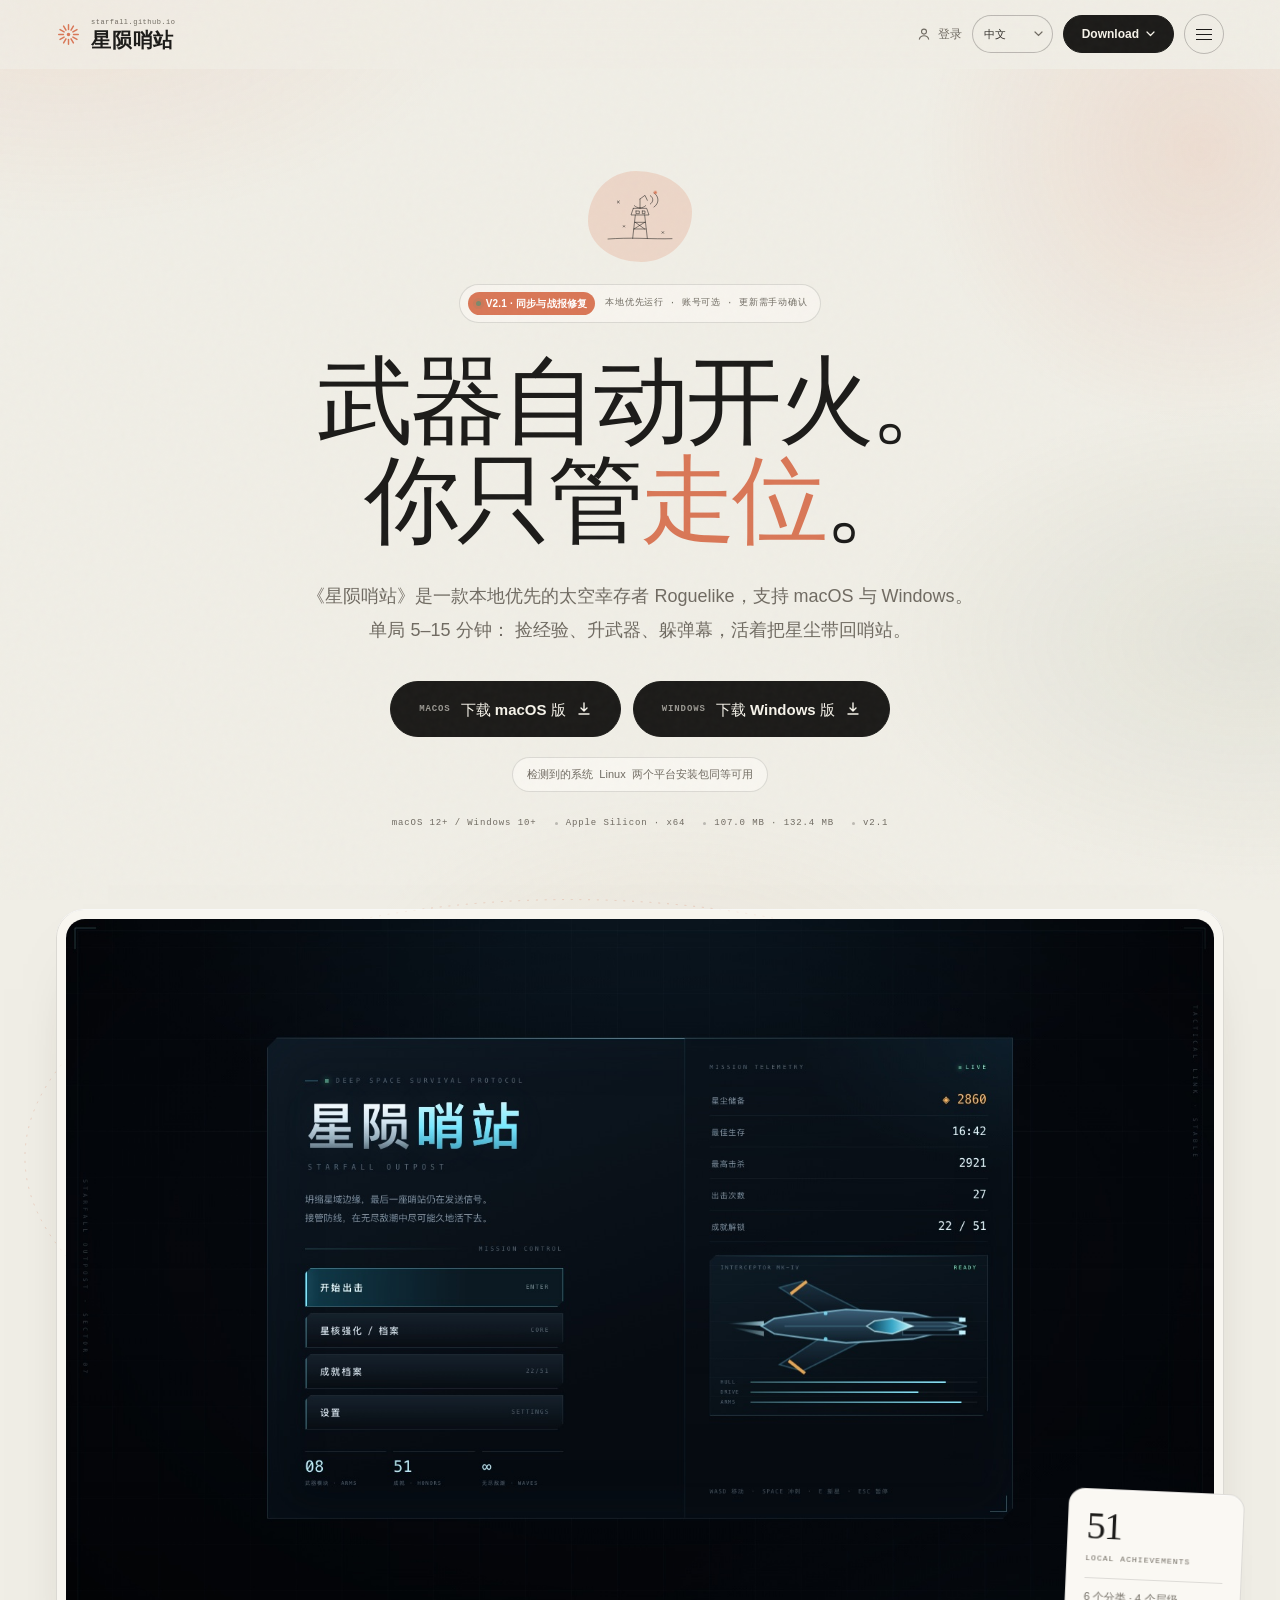
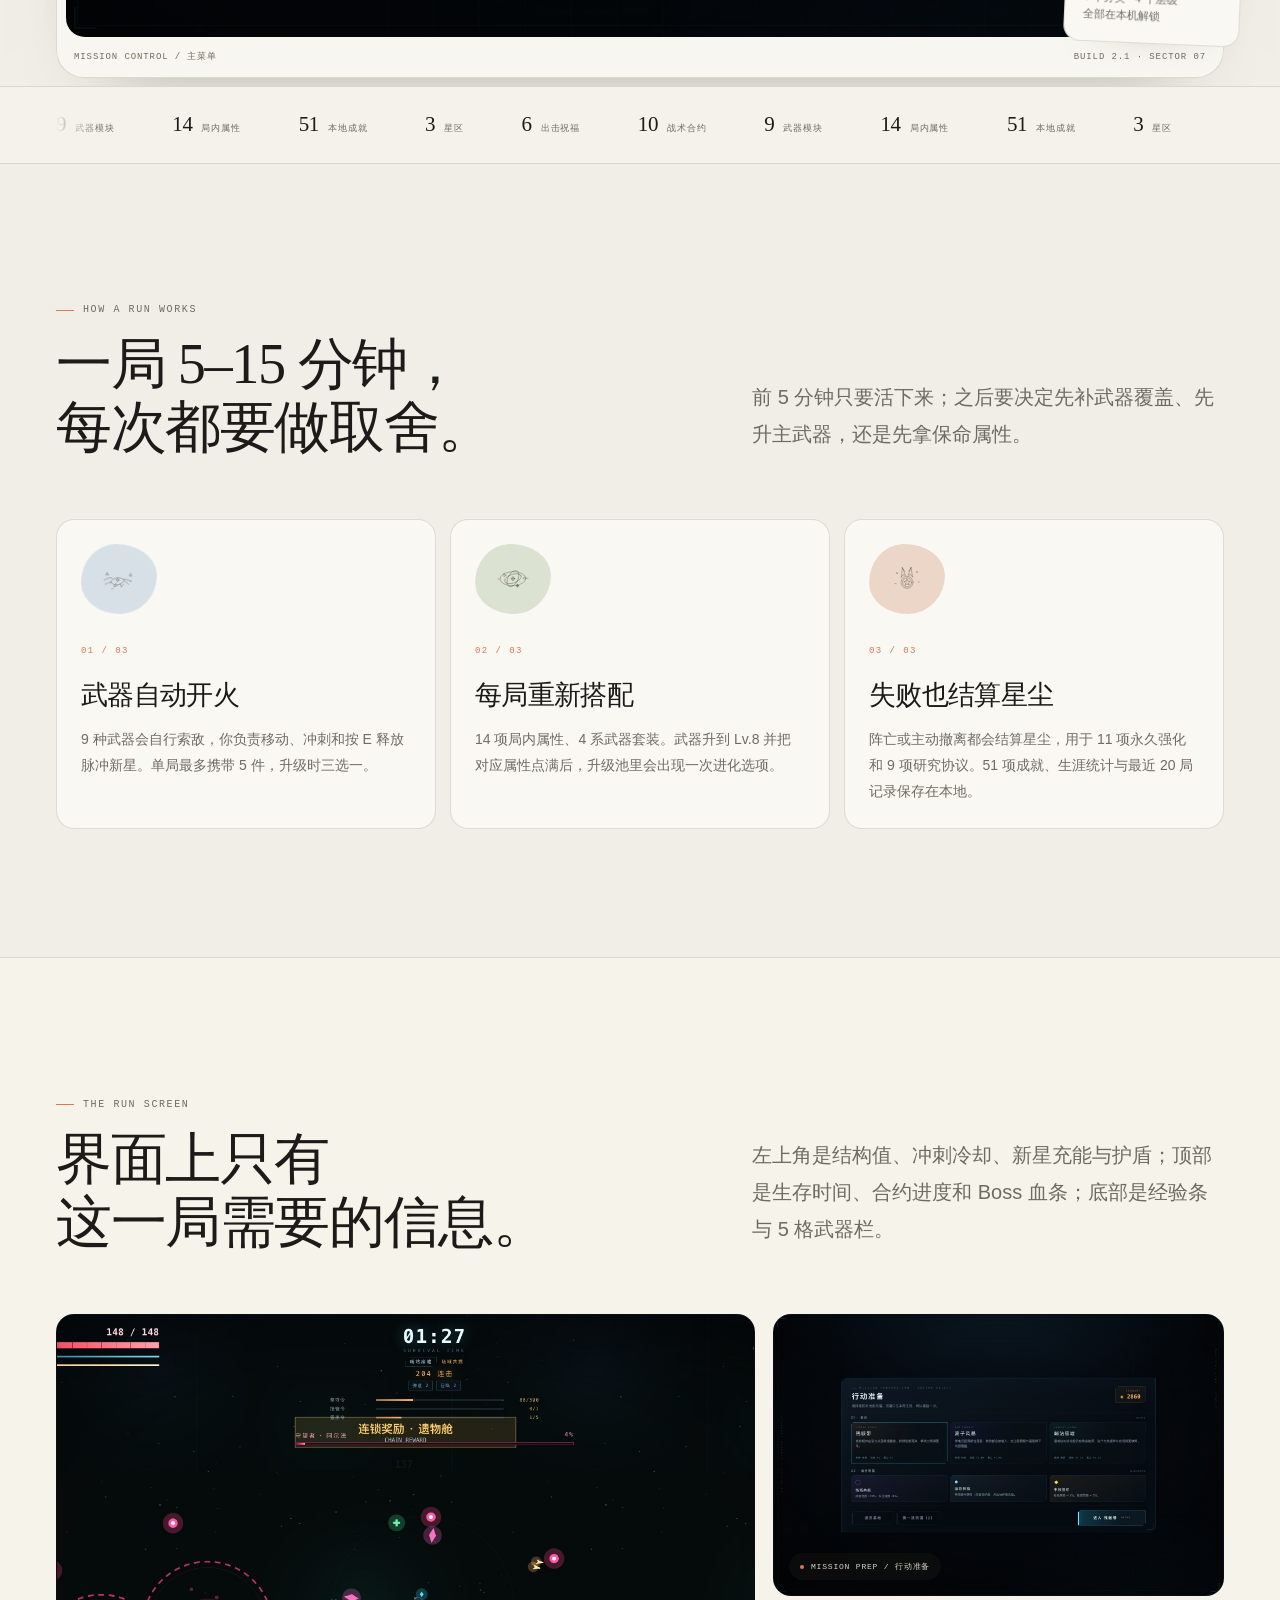
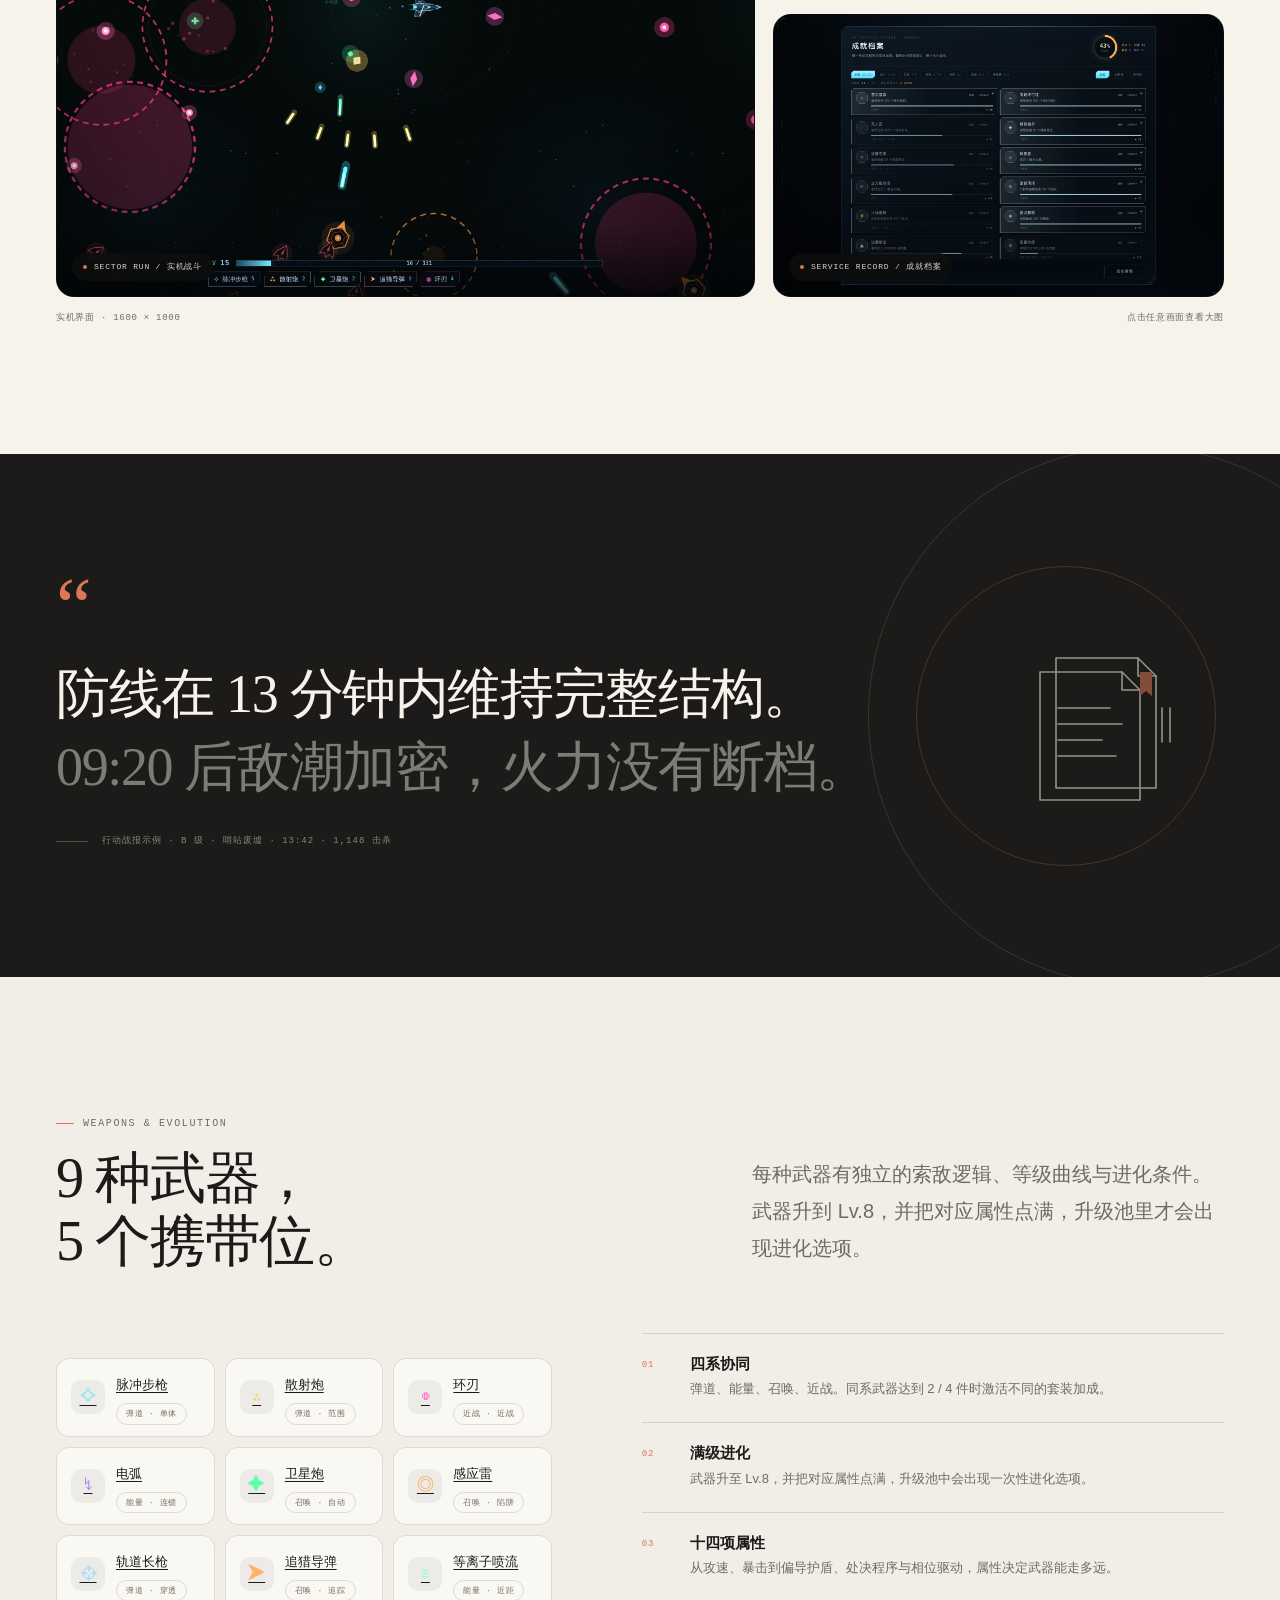
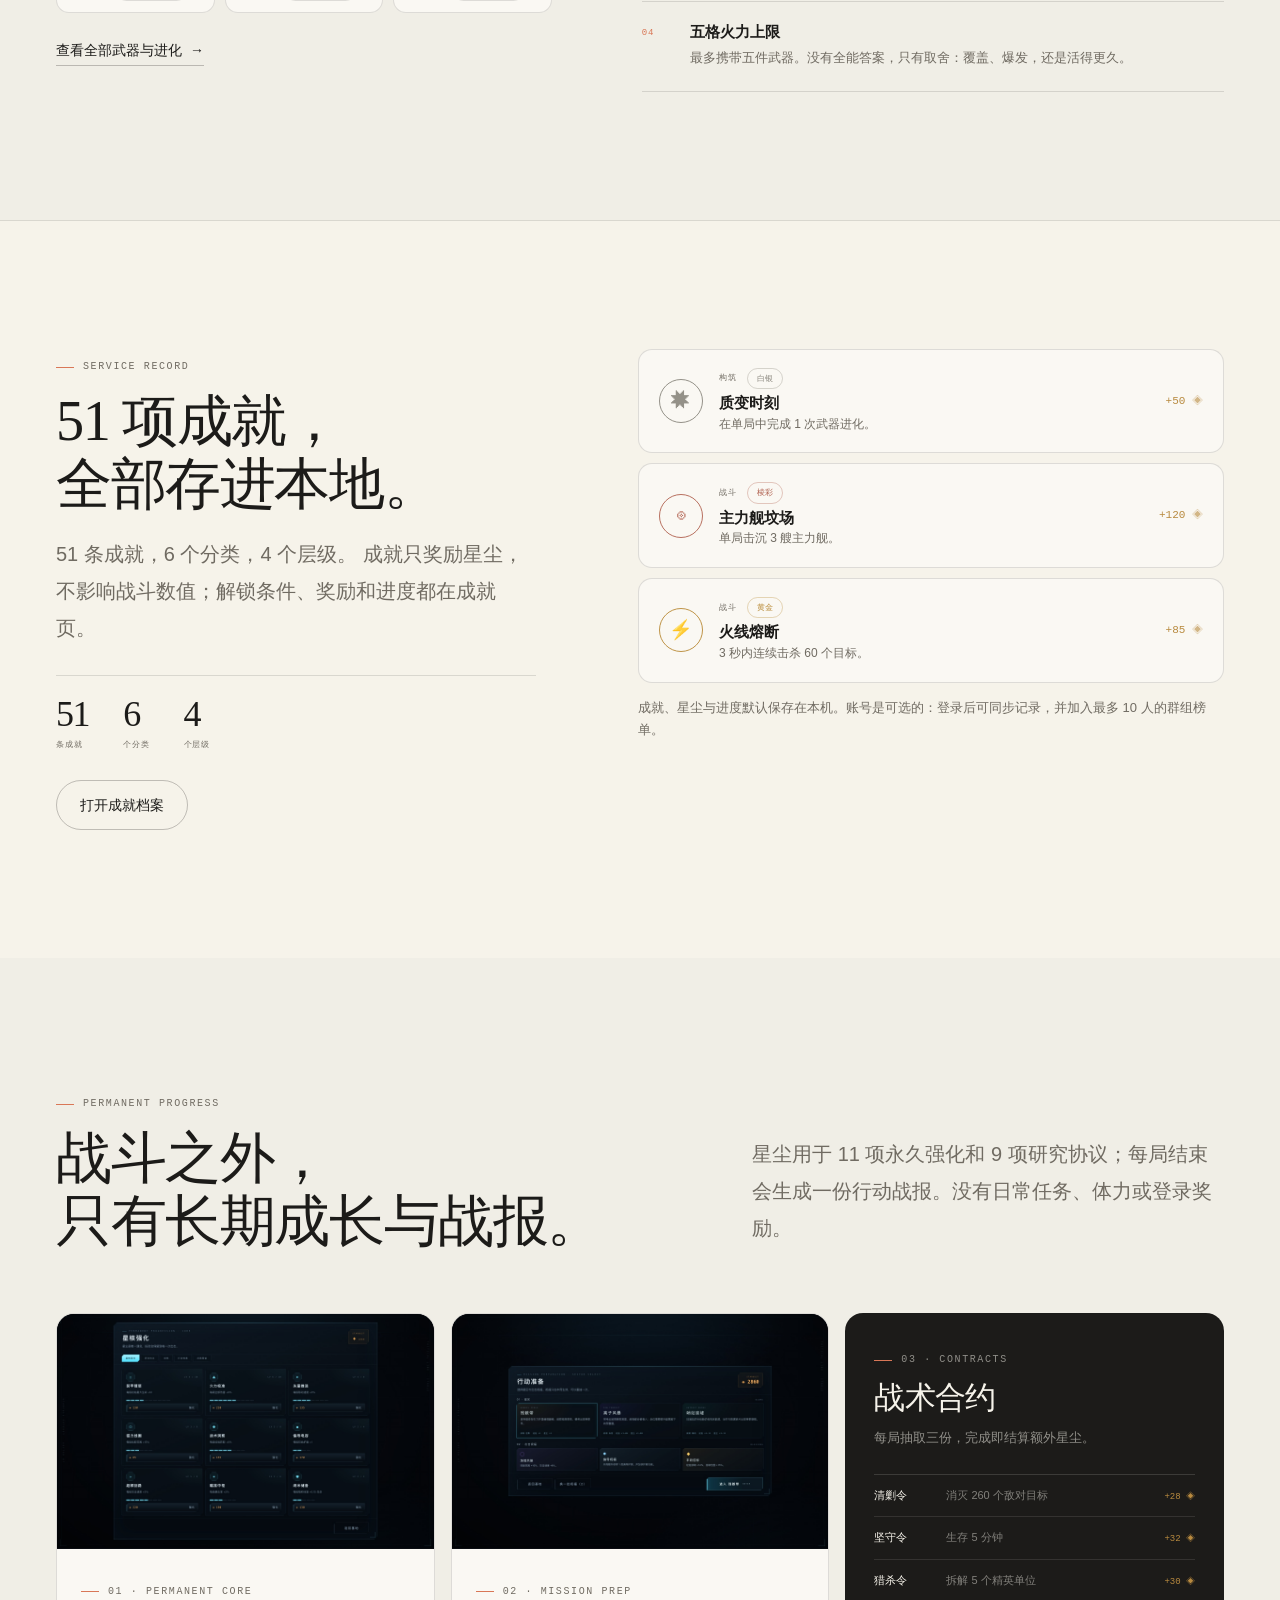
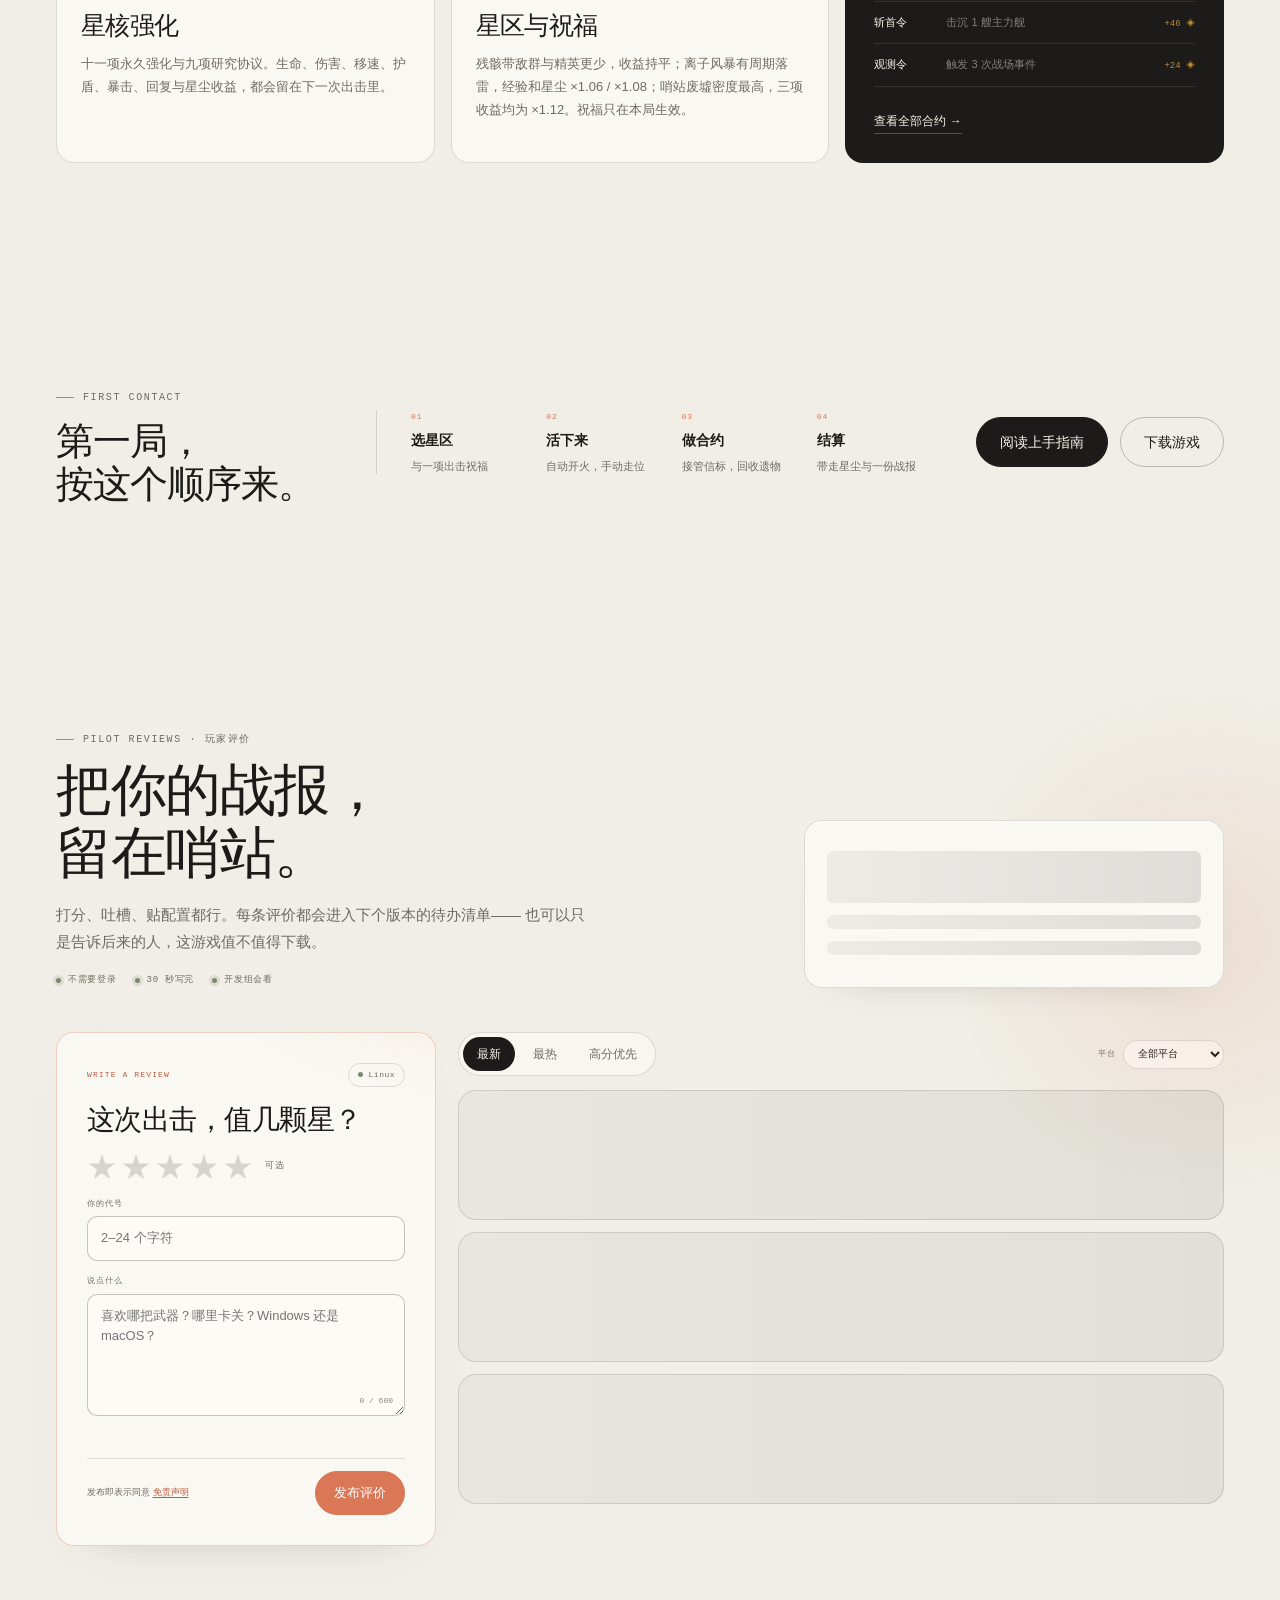
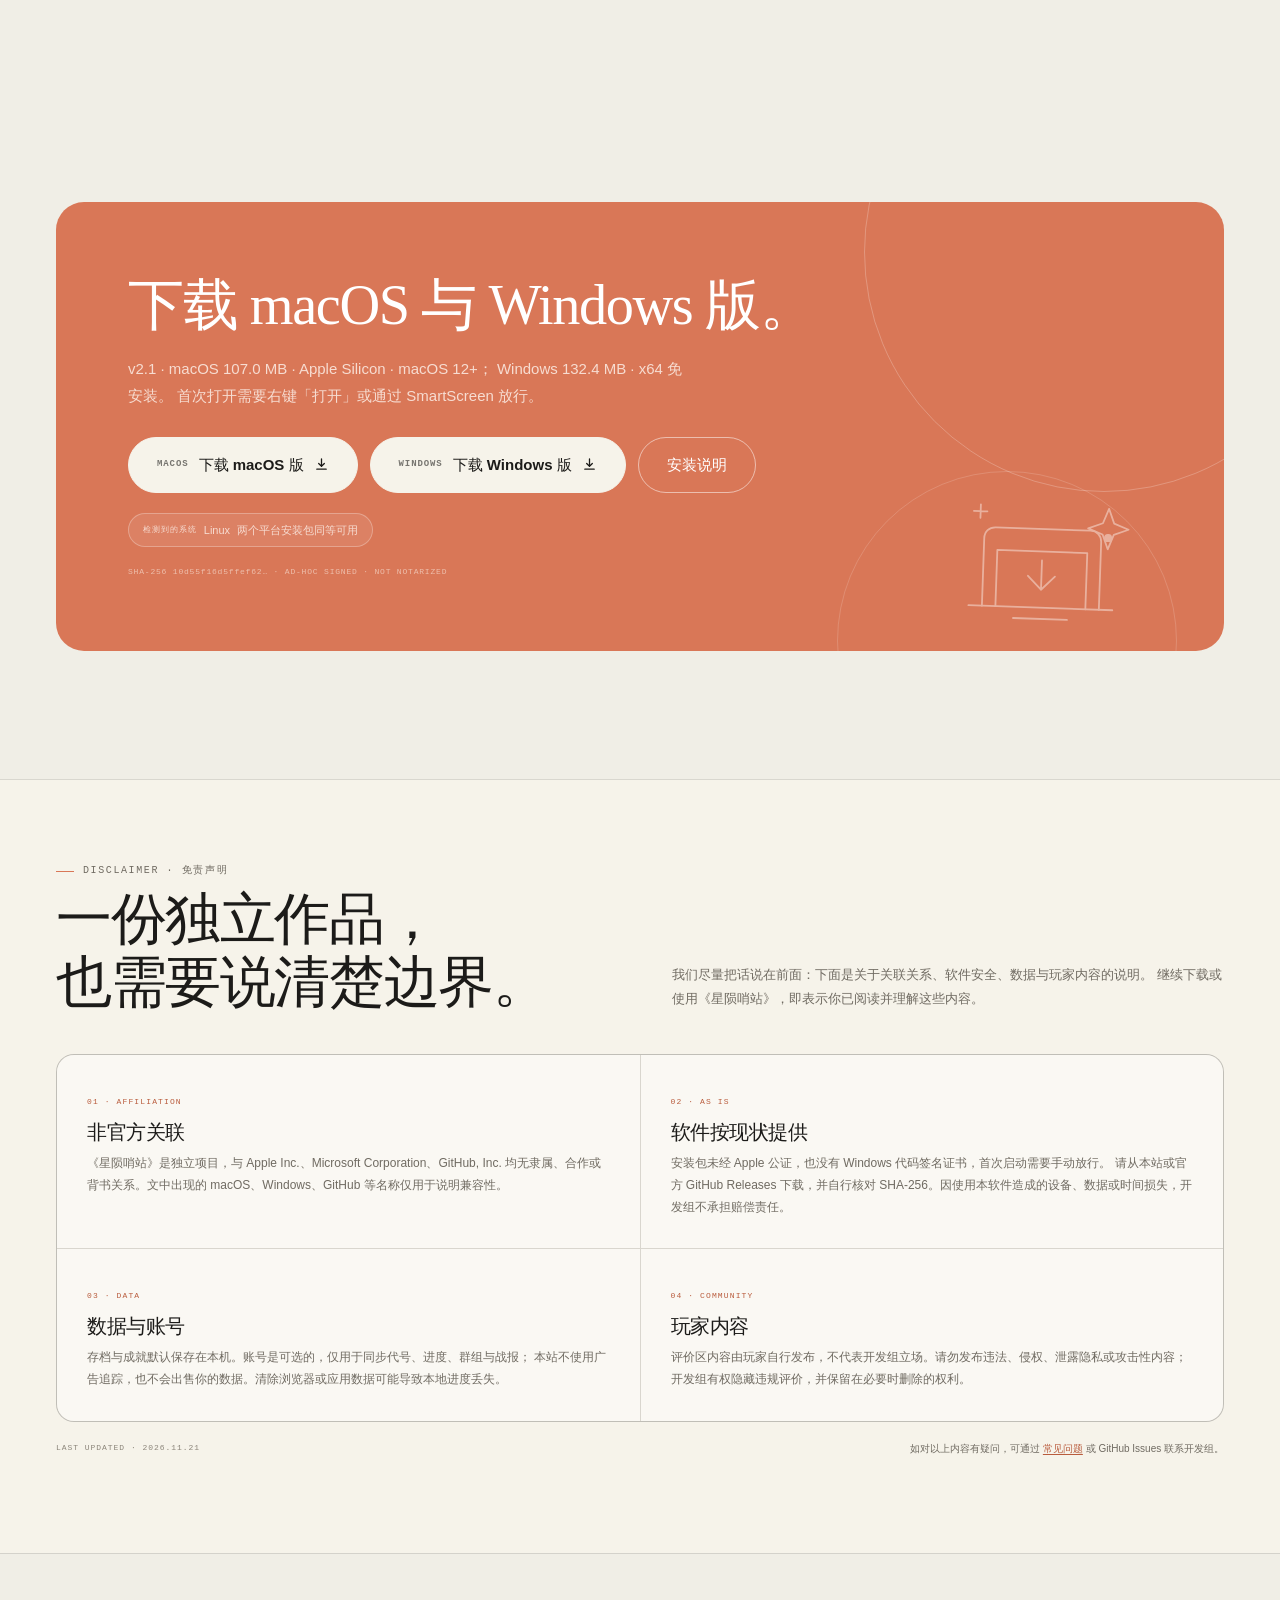
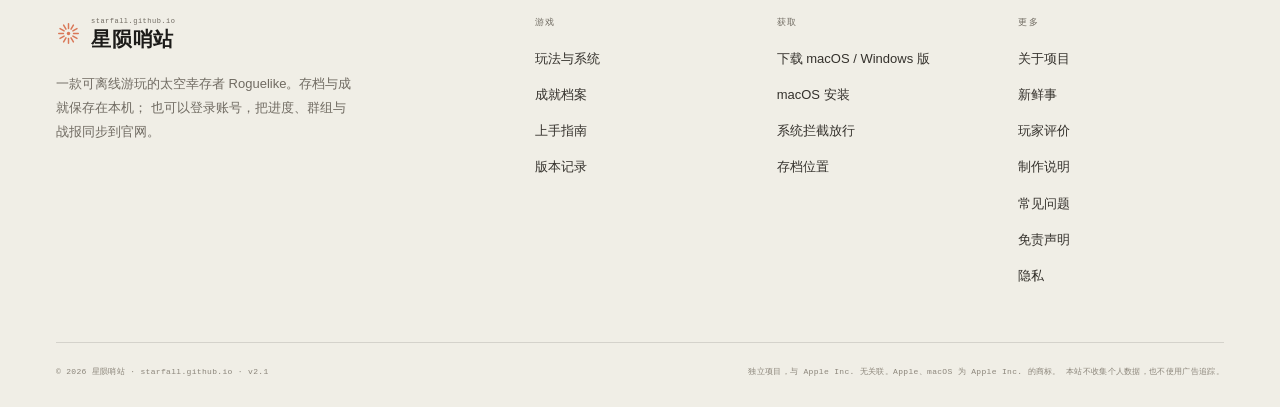
==== commit f4c3db81: "Deploy STARFALL OUTPOST site v2.1" ====
--- a/index.html
+++ b/index.html
@@ -11,13 +11,15 @@
         }
       } catch (error) {}
     </script><title>星陨哨站 · starfall.github.io</title><meta name="description" content="《星陨哨站》是一款本地优先的太空幸存者 Roguelike，支持 macOS 与 Windows：武器自动开火，你控制舰船移动、冲刺和释放脉冲新星。单局 5–15 分钟，包含 9 种武器、14 项局内属性、3 个星区与 51 项本地成就。"><link rel="canonical" href="https://luckbubby2014.github.io/"><link rel="icon" type="image/svg+xml" href="/favicon.svg"><link rel="apple-touch-icon" href="/images/app-icon.png"><meta property="og:type" content="website"><meta property="og:site_name" content="星陨哨站"><meta property="og:locale" content="zh_CN"><meta property="og:title" content="星陨哨站 · starfall.github.io"><meta property="og:description" content="《星陨哨站》是一款本地优先的太空幸存者 Roguelike，支持 macOS 与 Windows：武器自动开火，你控制舰船移动、冲刺和释放脉冲新星。单局 5–15 分钟，包含 9 种武器、14 项局内属性、3 个星区与 51 项本地成就。"><meta property="og:url" content="https://luckbubby2014.github.io/"><meta property="og:image" content="https://luckbubby2014.github.io/images/og.png"><meta property="og:image:width" content="1200"><meta property="og:image:height" content="630"><meta name="twitter:card" content="summary_large_image"><meta name="twitter:title" content="星陨哨站 · starfall.github.io"><meta name="twitter:description" content="《星陨哨站》是一款本地优先的太空幸存者 Roguelike，支持 macOS 与 Windows：武器自动开火，你控制舰船移动、冲刺和释放脉冲新星。单局 5–15 分钟，包含 9 种武器、14 项局内属性、3 个星区与 51 项本地成就。"><meta name="twitter:image" content="https://luckbubby2014.github.io/images/og.png"><script type="application/ld+json">{"@context":"https://schema.org","@type":"VideoGame","name":"星陨哨站","alternateName":"starfall.github.io","description":"《星陨哨站》是一款本地优先的太空幸存者 Roguelike，支持 macOS 与 Windows：武器自动开火，你控制舰船移动、冲刺和释放脉冲新星。单局 5–15 分钟，包含 9 种武器、14 项局内属性、3 个星区与 51 项本地成就。","genre":["Roguelike","Survivors-like","Shooter"],"gamePlatform":["macOS","Windows"],"operatingSystem":"macOS 12+, Windows 10+","applicationCategory":"GameApplication","softwareVersion":"2.1","inLanguage":"zh-CN","offers":{"@type":"Offer","price":"0","priceCurrency":"CNY"},"publisher":{"@type":"Organization","name":"starfall.github.io"}}</script><link rel="stylesheet" href="/_astro/about.BL5baXOC.css">
-<link rel="stylesheet" href="/_astro/index.ERj-T3fR.css"></head> <body class> <div class="ambient" aria-hidden="true"></div> <div class="scroll-progress" aria-hidden="true"><i></i></div> <a class="skip-link" href="#main">跳到主要内容</a> <header class="site-header" id="site-header" data-astro-cid-ctg3m53h> <div class="wrap header-inner" data-astro-cid-ctg3m53h> <a class="brand " href="/" aria-label="星陨哨站 · 首页"> <svg class="brand-mark" width="22" height="22" viewBox="0 0 32 32" fill="none" aria-hidden="true"> <g stroke="currentColor" stroke-width="1.9" stroke-linecap="round"> <line x1="16" y1="3.5" x2="16" y2="9.5" transform="rotate(0 16 16)"></line><line x1="16" y1="3.5" x2="16" y2="9.5" transform="rotate(30 16 16)"></line><line x1="16" y1="3.5" x2="16" y2="9.5" transform="rotate(60 16 16)"></line><line x1="16" y1="3.5" x2="16" y2="9.5" transform="rotate(90 16 16)"></line><line x1="16" y1="3.5" x2="16" y2="9.5" transform="rotate(120 16 16)"></line><line x1="16" y1="3.5" x2="16" y2="9.5" transform="rotate(150 16 16)"></line><line x1="16" y1="3.5" x2="16" y2="9.5" transform="rotate(180 16 16)"></line><line x1="16" y1="3.5" x2="16" y2="9.5" transform="rotate(210 16 16)"></line><line x1="16" y1="3.5" x2="16" y2="9.5" transform="rotate(240 16 16)"></line><line x1="16" y1="3.5" x2="16" y2="9.5" transform="rotate(270 16 16)"></line><line x1="16" y1="3.5" x2="16" y2="9.5" transform="rotate(300 16 16)"></line><line x1="16" y1="3.5" x2="16" y2="9.5" transform="rotate(330 16 16)"></line> </g> <circle cx="16" cy="16" r="2.2" fill="currentColor"></circle> </svg> <span class="brand-word"> <span class="brand-en">starfall.github.io</span> <span class="brand-cn">星陨哨站</span> </span> </a> <nav class="site-nav" aria-label="主导航" data-astro-cid-ctg3m53h> <a href="/" aria-current="page" data-astro-cid-ctg3m53h> 概览 </a><a href="/me" data-astro-cid-ctg3m53h> 飞行记录 </a><a href="/newsroom" data-astro-cid-ctg3m53h> 新鲜事 </a><a href="/group" data-astro-cid-ctg3m53h> 社区 </a><a href="/features" data-astro-cid-ctg3m53h> 玩法 </a><a href="/achievements" data-astro-cid-ctg3m53h> 成就 </a><a href="/guide" data-astro-cid-ctg3m53h> 指南 </a><a href="/changelog" data-astro-cid-ctg3m53h> 版本 </a><a href="/faq" data-astro-cid-ctg3m53h> 问答 </a><a href="/about" data-astro-cid-ctg3m53h> 关于 </a> </nav> <div class="header-actions" data-astro-cid-ctg3m53h> <a class="account-link" href="/account" data-account-link aria-label="账号" data-astro-cid-ctg3m53h> <svg viewBox="0 0 20 20" fill="none" aria-hidden="true" data-astro-cid-ctg3m53h> <circle cx="10" cy="7" r="3.1" stroke="currentColor" stroke-width="1.4" data-astro-cid-ctg3m53h></circle> <path d="M4.2 16.4c.7-2.7 3-4.2 5.8-4.2s5.1 1.5 5.8 4.2" stroke="currentColor" stroke-width="1.4" stroke-linecap="round" data-astro-cid-ctg3m53h></path> </svg> <span data-account-label data-astro-cid-ctg3m53h>登录</span> </a> <div class="lang-switch" data-astro-cid-ctg3m53h> <select id="lang-select" aria-label="语言 / Language" data-astro-cid-ctg3m53h> <option value="zh-CN" data-astro-cid-ctg3m53h>中文</option> <option value="en" data-astro-cid-ctg3m53h>English</option> <option value="zh-TW" data-astro-cid-ctg3m53h>繁體中文</option> <option value="ja" data-astro-cid-ctg3m53h>日本語</option> <option value="fr" data-astro-cid-ctg3m53h>Français</option> <option value="de" data-astro-cid-ctg3m53h>Deutsch</option> <option value="th" data-astro-cid-ctg3m53h>ไทย</option> <option value="es" data-astro-cid-ctg3m53h>Español</option> </select> </div> <div class="download-menu" id="download-menu" data-astro-cid-ctg3m53h> <button class="btn btn--sm download-trigger" type="button" aria-haspopup="true" aria-expanded="false" aria-controls="download-menu-panel" data-astro-cid-ctg3m53h>
+<link rel="stylesheet" href="/_astro/index.CJCDeUNA.css">
+<style>.disclaimer-section[data-astro-cid-cukr4w5s]{padding:clamp(48px,7vw,84px) 0 clamp(56px,8vw,96px);border-top:1px solid var(--line);background:var(--paper-warm)}.disclaimer-head[data-astro-cid-cukr4w5s]{display:grid;grid-template-columns:minmax(0,1fr) minmax(0,1fr);gap:10px clamp(24px,5vw,72px);align-items:end;margin-bottom:clamp(26px,4vw,40px)}.disclaimer-head[data-astro-cid-cukr4w5s] .eyebrow[data-astro-cid-cukr4w5s]{grid-column:1 / -1}.disclaimer-head[data-astro-cid-cukr4w5s] h2[data-astro-cid-cukr4w5s]{margin:0}.disclaimer-head[data-astro-cid-cukr4w5s] p[data-astro-cid-cukr4w5s]{margin:0 0 4px;color:var(--muted);font-size:13px;line-height:1.8}.disclaimer-grid[data-astro-cid-cukr4w5s]{display:grid;grid-template-columns:repeat(2,minmax(0,1fr));gap:1px;border:1px solid var(--line);border-radius:var(--radius);background:var(--line);overflow:hidden}.disclaimer-grid[data-astro-cid-cukr4w5s] article[data-astro-cid-cukr4w5s]{padding:clamp(20px,3vw,30px);background:var(--paper-card)}.disclaimer-grid[data-astro-cid-cukr4w5s] .mono[data-astro-cid-cukr4w5s]{font-family:var(--font-mono);font-size:8px;letter-spacing:.14em;color:var(--clay-deep)}.disclaimer-grid[data-astro-cid-cukr4w5s] h3[data-astro-cid-cukr4w5s]{margin:8px 0;font-family:var(--font-serif);font-size:20px;font-weight:500}.disclaimer-grid[data-astro-cid-cukr4w5s] p[data-astro-cid-cukr4w5s]{margin:0;color:var(--muted);font-size:12px;line-height:1.8}.disclaimer-foot[data-astro-cid-cukr4w5s]{display:flex;align-items:center;justify-content:space-between;flex-wrap:wrap;gap:8px 20px;margin:18px 0 0;font-size:10px;color:var(--muted)}.disclaimer-foot[data-astro-cid-cukr4w5s] .mono[data-astro-cid-cukr4w5s]{font-family:var(--font-mono);font-size:8px;letter-spacing:.12em;color:var(--muted-light)}.disclaimer-foot[data-astro-cid-cukr4w5s] a[data-astro-cid-cukr4w5s]{color:var(--clay-deep)}@media(max-width:860px){.disclaimer-head[data-astro-cid-cukr4w5s]{grid-template-columns:1fr;align-items:start}.disclaimer-grid[data-astro-cid-cukr4w5s]{grid-template-columns:1fr}}
+</style></head> <body class> <div class="ambient" aria-hidden="true"></div> <div class="scroll-progress" aria-hidden="true"><i></i></div> <a class="skip-link" href="#main">跳到主要内容</a> <header class="site-header" id="site-header" data-astro-cid-ctg3m53h> <div class="wrap header-inner" data-astro-cid-ctg3m53h> <a class="brand " href="/" aria-label="星陨哨站 · 首页"> <svg class="brand-mark" width="22" height="22" viewBox="0 0 32 32" fill="none" aria-hidden="true"> <g stroke="currentColor" stroke-width="1.9" stroke-linecap="round"> <line x1="16" y1="3.5" x2="16" y2="9.5" transform="rotate(0 16 16)"></line><line x1="16" y1="3.5" x2="16" y2="9.5" transform="rotate(30 16 16)"></line><line x1="16" y1="3.5" x2="16" y2="9.5" transform="rotate(60 16 16)"></line><line x1="16" y1="3.5" x2="16" y2="9.5" transform="rotate(90 16 16)"></line><line x1="16" y1="3.5" x2="16" y2="9.5" transform="rotate(120 16 16)"></line><line x1="16" y1="3.5" x2="16" y2="9.5" transform="rotate(150 16 16)"></line><line x1="16" y1="3.5" x2="16" y2="9.5" transform="rotate(180 16 16)"></line><line x1="16" y1="3.5" x2="16" y2="9.5" transform="rotate(210 16 16)"></line><line x1="16" y1="3.5" x2="16" y2="9.5" transform="rotate(240 16 16)"></line><line x1="16" y1="3.5" x2="16" y2="9.5" transform="rotate(270 16 16)"></line><line x1="16" y1="3.5" x2="16" y2="9.5" transform="rotate(300 16 16)"></line><line x1="16" y1="3.5" x2="16" y2="9.5" transform="rotate(330 16 16)"></line> </g> <circle cx="16" cy="16" r="2.2" fill="currentColor"></circle> </svg> <span class="brand-word"> <span class="brand-en">starfall.github.io</span> <span class="brand-cn">星陨哨站</span> </span> </a> <nav class="site-nav" aria-label="主导航" data-astro-cid-ctg3m53h> <a href="/" aria-current="page" data-astro-cid-ctg3m53h> 概览 </a><a href="/me" data-astro-cid-ctg3m53h> 飞行记录 </a><a href="/newsroom" data-astro-cid-ctg3m53h> 新鲜事 </a><a href="/group" data-astro-cid-ctg3m53h> 社区 </a><a href="/features" data-astro-cid-ctg3m53h> 玩法 </a><a href="/achievements" data-astro-cid-ctg3m53h> 成就 </a><a href="/faq" data-astro-cid-ctg3m53h> 问答 </a><a href="/about" data-astro-cid-ctg3m53h> 关于 </a> </nav> <div class="header-actions" data-astro-cid-ctg3m53h> <a class="account-link" href="/account" data-account-link aria-label="账号" data-astro-cid-ctg3m53h> <svg viewBox="0 0 20 20" fill="none" aria-hidden="true" data-astro-cid-ctg3m53h> <circle cx="10" cy="7" r="3.1" stroke="currentColor" stroke-width="1.4" data-astro-cid-ctg3m53h></circle> <path d="M4.2 16.4c.7-2.7 3-4.2 5.8-4.2s5.1 1.5 5.8 4.2" stroke="currentColor" stroke-width="1.4" stroke-linecap="round" data-astro-cid-ctg3m53h></path> </svg> <span data-account-label data-astro-cid-ctg3m53h>登录</span> </a> <div class="lang-switch" data-astro-cid-ctg3m53h> <select id="lang-select" aria-label="语言 / Language" data-astro-cid-ctg3m53h> <option value="zh-CN" data-astro-cid-ctg3m53h>中文</option> <option value="en" data-astro-cid-ctg3m53h>English</option> <option value="zh-TW" data-astro-cid-ctg3m53h>繁體中文</option> <option value="ja" data-astro-cid-ctg3m53h>日本語</option> <option value="fr" data-astro-cid-ctg3m53h>Français</option> <option value="de" data-astro-cid-ctg3m53h>Deutsch</option> <option value="th" data-astro-cid-ctg3m53h>ไทย</option> <option value="es" data-astro-cid-ctg3m53h>Español</option> </select> </div> <div class="download-menu" id="download-menu" data-astro-cid-ctg3m53h> <button class="btn btn--sm download-trigger" type="button" aria-haspopup="true" aria-expanded="false" aria-controls="download-menu-panel" data-astro-cid-ctg3m53h>
 Download
 <svg class="download-chevron" width="9" height="6" viewBox="0 0 9 6" fill="none" aria-hidden="true" data-astro-cid-ctg3m53h> <path d="M1 1l3.5 3.5L8 1" stroke="currentColor" stroke-width="1.2" stroke-linecap="round" stroke-linejoin="round" data-astro-cid-ctg3m53h></path> </svg> </button> <div class="download-panel" id="download-menu-panel" role="menu" aria-label="Download" hidden data-astro-cid-ctg3m53h> <div class="download-detect" data-platform-detect hidden data-astro-cid-ctg3m53h> <span class="mono" data-astro-cid-ctg3m53h>YOUR SYSTEM</span> <b data-platform-name data-astro-cid-ctg3m53h>识别中…</b> </div> <a role="menuitem" href="https://github.com/luckbubby2014/luckbubby2014.github.io/releases/download/v2.1/starfall-outpost-2.1-arm64.dmg" download="星陨哨站-2.1-arm64.dmg" data-download-platform="macos" data-astro-cid-ctg3m53h> <span class="dp-platform" data-astro-cid-ctg3m53h>macOS</span> <span class="dp-meta" data-astro-cid-ctg3m53h>v2.1 · 107.0 MB</span> <span class="dp-chip" data-astro-cid-ctg3m53h>Apple Silicon · DMG</span> </a> <a role="menuitem" href="https://github.com/luckbubby2014/luckbubby2014.github.io/releases/download/v2.1/starfall-outpost-2.1-win-x64.zip" download="星陨哨站-2.1-win-x64.zip" data-download-platform="windows" data-astro-cid-ctg3m53h> <span class="dp-platform" data-astro-cid-ctg3m53h>Windows</span> <span class="dp-meta" data-astro-cid-ctg3m53h>v2.1 · 132.4 MB</span> <span class="dp-chip" data-astro-cid-ctg3m53h>x64 · ZIP</span> </a> <a class="dp-all" role="menuitem" href="/download" data-astro-cid-ctg3m53h>所有下载与安装说明 <span aria-hidden="true" data-astro-cid-ctg3m53h>→</span></a> </div> </div> <button class="nav-toggle" type="button" aria-expanded="false" aria-controls="mobile-nav" aria-label="打开菜单" data-astro-cid-ctg3m53h> <span data-astro-cid-ctg3m53h></span> </button> </div> </div> </header> <div class="nav-scrim" id="nav-scrim" hidden data-astro-cid-ctg3m53h></div> <aside class="mobile-nav" id="mobile-nav" role="dialog" aria-modal="true" aria-label="导航" aria-hidden="true" data-astro-cid-ctg3m53h> <div class="mobile-nav-head" data-astro-cid-ctg3m53h> <span class="mono" data-astro-cid-ctg3m53h>STARFALL OUTPOST</span> <button class="mobile-nav-close" type="button" aria-label="关闭菜单" data-astro-cid-ctg3m53h> <svg width="14" height="14" viewBox="0 0 14 14" fill="none" aria-hidden="true" data-astro-cid-ctg3m53h> <path d="M2 2l10 10M12 2L2 12" stroke="currentColor" stroke-width="1.5" stroke-linecap="round" data-astro-cid-ctg3m53h></path> </svg> </button> </div> <div class="mobile-nav-body" data-astro-cid-ctg3m53h> <div class="mobile-nav-detect" data-platform-detect hidden data-astro-cid-ctg3m53h> <span class="mono" data-astro-cid-ctg3m53h>检测到的系统</span> <b data-platform-name data-astro-cid-ctg3m53h>识别中…</b> <span class="mobile-nav-detect-note" data-astro-cid-ctg3m53h>两个平台安装包同等可用</span> </div> <div class="mobile-nav-downloads" data-astro-cid-ctg3m53h> <a class="btn" href="https://github.com/luckbubby2014/luckbubby2014.github.io/releases/download/v2.1/starfall-outpost-2.1-arm64.dmg" download="星陨哨站-2.1-arm64.dmg" data-download-platform="macos" data-astro-cid-ctg3m53h> <span class="mono" data-astro-cid-ctg3m53h>macOS</span>
 下载 macOS 版
 </a> <a class="btn" href="https://github.com/luckbubby2014/luckbubby2014.github.io/releases/download/v2.1/starfall-outpost-2.1-win-x64.zip" download="星陨哨站-2.1-win-x64.zip" data-download-platform="windows" data-astro-cid-ctg3m53h> <span class="mono" data-astro-cid-ctg3m53h>Windows</span>
 下载 Windows 版
-</a> </div> <nav class="mobile-nav-links" aria-label="导航" data-astro-cid-ctg3m53h> <a href="/" aria-current="page" data-astro-cid-ctg3m53h> 概览 <span data-astro-cid-ctg3m53h>01</span> </a><a href="/me" data-astro-cid-ctg3m53h> 飞行记录 <span data-astro-cid-ctg3m53h>02</span> </a><a href="/newsroom" data-astro-cid-ctg3m53h> 新鲜事 <span data-astro-cid-ctg3m53h>03</span> </a><a href="/group" data-astro-cid-ctg3m53h> 社区 <span data-astro-cid-ctg3m53h>04</span> </a><a href="/features" data-astro-cid-ctg3m53h> 玩法 <span data-astro-cid-ctg3m53h>05</span> </a><a href="/achievements" data-astro-cid-ctg3m53h> 成就 <span data-astro-cid-ctg3m53h>06</span> </a><a href="/guide" data-astro-cid-ctg3m53h> 指南 <span data-astro-cid-ctg3m53h>07</span> </a><a href="/changelog" data-astro-cid-ctg3m53h> 版本 <span data-astro-cid-ctg3m53h>08</span> </a><a href="/faq" data-astro-cid-ctg3m53h> 问答 <span data-astro-cid-ctg3m53h>09</span> </a><a href="/about" data-astro-cid-ctg3m53h> 关于 <span data-astro-cid-ctg3m53h>10</span> </a><a href="/download" data-astro-cid-ctg3m53h> 下载 <span data-astro-cid-ctg3m53h>11</span> </a> </nav> </div> <div class="mobile-nav-foot" data-astro-cid-ctg3m53h> <a class="mobile-nav-account" href="/account" data-account-link data-account-mobile data-astro-cid-ctg3m53h> <svg viewBox="0 0 20 20" fill="none" aria-hidden="true" data-astro-cid-ctg3m53h> <circle cx="10" cy="7" r="3.1" stroke="currentColor" stroke-width="1.4" data-astro-cid-ctg3m53h></circle> <path d="M4.2 16.4c.7-2.7 3-4.2 5.8-4.2s5.1 1.5 5.8 4.2" stroke="currentColor" stroke-width="1.4" stroke-linecap="round" data-astro-cid-ctg3m53h></path> </svg> <span data-account-label-mobile data-astro-cid-ctg3m53h>账号</span> </a> <a class="mobile-nav-guide" href="/download" data-astro-cid-ctg3m53h>所有下载与安装说明 <span aria-hidden="true" data-astro-cid-ctg3m53h>→</span></a> <div class="mobile-nav-meta" data-astro-cid-ctg3m53h> <span class="mono" data-astro-cid-ctg3m53h>V2.1 · MACOS + WINDOWS</span> <span data-astro-cid-ctg3m53h>离线优先 · 账号可选</span> </div> </div> </aside> <script type="module" src="/_astro/SiteHeader.astro_astro_type_script_index_0_lang.lObrWsQA.js"></script>  <main id="main">  <section class="hero" data-astro-cid-j7pv25f6> <div class="wrap" data-astro-cid-j7pv25f6> <div class="hero-copy" data-astro-cid-j7pv25f6> <div class="art-plate art-plate--clay hero-art" aria-hidden="true" data-astro-cid-j7pv25f6> <svg class="line-art line-art--beacon" viewBox="0 0 240 200" fill="none" aria-hidden="true"> <g class="art-lines" stroke="currentColor" stroke-width="1.6" stroke-linecap="round" stroke-linejoin="round">  <path pathLength="1" style="--i:0" d="M24 168c30-2 60-3 96-2 38 1 68 2 96 1"></path> <path pathLength="1" style="--i:1" d="M98 166 106 96m36 70-8-70"></path> <path pathLength="1" style="--i:2" d="M102 138h36M104 118h32M102 138l32-20M134 138l-28-20"></path> <path pathLength="1" style="--i:3" d="M100 76h40l7 20H93z"></path> <path pathLength="1" style="--i:4" d="M108 84h10v8h-10zM127 84h8v8h-8z"></path> <path pathLength="1" style="--i:5" d="M120 76V48"></path> <path pathLength="1" style="--i:6" d="M103 68c9 9 25 9 34 0"></path> <path pathLength="1" style="--i:7" d="M120 48l15-11 7 15"></path> <path pathLength="1" style="--i:8" d="M151 38c10 6 10 19 0 25M162 30c16 10 16 32 0 42"></path> <path pathLength="1" style="--i:9" d="M52 54l6 6m-6 0 6-6M186 146l5 5m-5 0 5-5M70 128l4 4m-4 0 4-4"></path>           </g> <g class="art-accent"> <circle cx="166" cy="28" r="4.6"></circle>          </g> </svg> </div> <div class="hero-badge" data-astro-cid-j7pv25f6> <span class="pill" data-astro-cid-j7pv25f6><span class="dot" data-astro-cid-j7pv25f6></span>V2.1 · 同步与战报修复</span> <span data-astro-cid-j7pv25f6>本地优先运行 · 账号可选 · 更新需手动确认</span> </div> <h1 data-astro-cid-j7pv25f6> <span class="line" data-astro-cid-j7pv25f6>武器自动开火。</span> <span class="line" data-astro-cid-j7pv25f6>你只管<em data-astro-cid-j7pv25f6>走位</em>。</span> </h1> <p class="hero-sub" data-astro-cid-j7pv25f6>
+</a> </div> <nav class="mobile-nav-links" aria-label="导航" data-astro-cid-ctg3m53h> <a href="/" aria-current="page" data-astro-cid-ctg3m53h> 概览 <span data-astro-cid-ctg3m53h>01</span> </a><a href="/me" data-astro-cid-ctg3m53h> 飞行记录 <span data-astro-cid-ctg3m53h>02</span> </a><a href="/newsroom" data-astro-cid-ctg3m53h> 新鲜事 <span data-astro-cid-ctg3m53h>03</span> </a><a href="/group" data-astro-cid-ctg3m53h> 社区 <span data-astro-cid-ctg3m53h>04</span> </a><a href="/features" data-astro-cid-ctg3m53h> 玩法 <span data-astro-cid-ctg3m53h>05</span> </a><a href="/achievements" data-astro-cid-ctg3m53h> 成就 <span data-astro-cid-ctg3m53h>06</span> </a><a href="/guide" data-astro-cid-ctg3m53h> 指南 <span data-astro-cid-ctg3m53h>07</span> </a><a href="/changelog" data-astro-cid-ctg3m53h> 版本 <span data-astro-cid-ctg3m53h>08</span> </a><a href="/faq" data-astro-cid-ctg3m53h> 问答 <span data-astro-cid-ctg3m53h>09</span> </a><a href="/about" data-astro-cid-ctg3m53h> 关于 <span data-astro-cid-ctg3m53h>10</span> </a><a href="/download" data-astro-cid-ctg3m53h> 下载 <span data-astro-cid-ctg3m53h>11</span> </a> </nav> </div> <div class="mobile-nav-foot" data-astro-cid-ctg3m53h> <a class="mobile-nav-account" href="/account" data-account-link data-account-mobile data-astro-cid-ctg3m53h> <svg viewBox="0 0 20 20" fill="none" aria-hidden="true" data-astro-cid-ctg3m53h> <circle cx="10" cy="7" r="3.1" stroke="currentColor" stroke-width="1.4" data-astro-cid-ctg3m53h></circle> <path d="M4.2 16.4c.7-2.7 3-4.2 5.8-4.2s5.1 1.5 5.8 4.2" stroke="currentColor" stroke-width="1.4" stroke-linecap="round" data-astro-cid-ctg3m53h></path> </svg> <span data-account-label-mobile data-astro-cid-ctg3m53h>账号</span> </a> <a class="mobile-nav-guide" href="/download" data-astro-cid-ctg3m53h>所有下载与安装说明 <span aria-hidden="true" data-astro-cid-ctg3m53h>→</span></a> <div class="mobile-nav-meta" data-astro-cid-ctg3m53h> <span class="mono" data-astro-cid-ctg3m53h>V2.1 · MACOS + WINDOWS</span> <span data-astro-cid-ctg3m53h>离线优先 · 账号可选</span> </div> </div> </aside> <script type="module" src="/_astro/SiteHeader.astro_astro_type_script_index_0_lang.KUBXHaD1.js"></script>  <main id="main">  <section class="hero" data-astro-cid-j7pv25f6> <div class="wrap" data-astro-cid-j7pv25f6> <div class="hero-copy" data-astro-cid-j7pv25f6> <div class="art-plate art-plate--clay hero-art" aria-hidden="true" data-astro-cid-j7pv25f6> <svg class="line-art line-art--beacon" viewBox="0 0 240 200" fill="none" aria-hidden="true"> <g class="art-lines" stroke="currentColor" stroke-width="1.6" stroke-linecap="round" stroke-linejoin="round">  <path pathLength="1" style="--i:0" d="M24 168c30-2 60-3 96-2 38 1 68 2 96 1"></path> <path pathLength="1" style="--i:1" d="M98 166 106 96m36 70-8-70"></path> <path pathLength="1" style="--i:2" d="M102 138h36M104 118h32M102 138l32-20M134 138l-28-20"></path> <path pathLength="1" style="--i:3" d="M100 76h40l7 20H93z"></path> <path pathLength="1" style="--i:4" d="M108 84h10v8h-10zM127 84h8v8h-8z"></path> <path pathLength="1" style="--i:5" d="M120 76V48"></path> <path pathLength="1" style="--i:6" d="M103 68c9 9 25 9 34 0"></path> <path pathLength="1" style="--i:7" d="M120 48l15-11 7 15"></path> <path pathLength="1" style="--i:8" d="M151 38c10 6 10 19 0 25M162 30c16 10 16 32 0 42"></path> <path pathLength="1" style="--i:9" d="M52 54l6 6m-6 0 6-6M186 146l5 5m-5 0 5-5M70 128l4 4m-4 0 4-4"></path>           </g> <g class="art-accent"> <circle cx="166" cy="28" r="4.6"></circle>          </g> </svg> </div> <div class="hero-badge" data-astro-cid-j7pv25f6> <span class="pill" data-astro-cid-j7pv25f6><span class="dot" data-astro-cid-j7pv25f6></span>V2.1 · 同步与战报修复</span> <span data-astro-cid-j7pv25f6>本地优先运行 · 账号可选 · 更新需手动确认</span> </div> <h1 data-astro-cid-j7pv25f6> <span class="line" data-astro-cid-j7pv25f6>武器自动开火。</span> <span class="line" data-astro-cid-j7pv25f6>你只管<em data-astro-cid-j7pv25f6>走位</em>。</span> </h1> <p class="hero-sub" data-astro-cid-j7pv25f6>
 《星陨哨站》是一款本地优先的太空幸存者 Roguelike，支持 macOS 与 Windows。单局 5–15 分钟：
           捡经验、升武器、躲弹幕，活着把星尘带回哨站。
 </p> <div class="hero-actions" data-astro-cid-j7pv25f6> <a class="btn btn--lg" href="https://github.com/luckbubby2014/luckbubby2014.github.io/releases/download/v2.1/starfall-outpost-2.1-arm64.dmg" download="星陨哨站-2.1-arm64.dmg" data-download-platform="macos" data-astro-cid-j7pv25f6> <span class="btn-platform" data-astro-cid-j7pv25f6>macOS</span>
@@ -31,7 +33,10 @@
             成就只奖励星尘，不影响战斗数值；解锁条件、奖励和进度都在成就页。
 </p> <div class="ach-count-row" data-astro-cid-j7pv25f6> <div data-astro-cid-j7pv25f6><b data-astro-cid-j7pv25f6>51</b><span data-astro-cid-j7pv25f6>条成就</span></div> <div data-astro-cid-j7pv25f6><b data-astro-cid-j7pv25f6>6</b><span data-astro-cid-j7pv25f6>个分类</span></div> <div data-astro-cid-j7pv25f6><b data-astro-cid-j7pv25f6>4</b><span data-astro-cid-j7pv25f6>个层级</span></div> </div> <div class="btn-row" style="margin-top:28px" data-astro-cid-j7pv25f6> <a class="btn btn--ghost" href="/achievements" data-astro-cid-j7pv25f6>打开成就档案</a> </div> </div> <div class="ach-spotlight" data-reveal data-astro-cid-j7pv25f6> <article class="ach-mini" data-astro-cid-j7pv25f6> <div class="ach-mini-icon" style="color:#89867d" data-astro-cid-j7pv25f6>✸</div> <div class="ach-mini-body" data-astro-cid-j7pv25f6> <div class="ach-mini-top" data-astro-cid-j7pv25f6> <span class="mono" data-astro-cid-j7pv25f6>构筑</span> <span class="tag" style="color:#89867d;border-color:#89867d55" data-astro-cid-j7pv25f6> 白银 </span> </div> <h3 data-astro-cid-j7pv25f6>质变时刻</h3> <p data-astro-cid-j7pv25f6>在单局中完成 1 次武器进化。</p> </div> <div class="ach-mini-reward" data-astro-cid-j7pv25f6>+50 <span data-astro-cid-j7pv25f6>◈</span></div> </article><article class="ach-mini" data-astro-cid-j7pv25f6> <div class="ach-mini-icon" style="color:#b0614f" data-astro-cid-j7pv25f6>⌾</div> <div class="ach-mini-body" data-astro-cid-j7pv25f6> <div class="ach-mini-top" data-astro-cid-j7pv25f6> <span class="mono" data-astro-cid-j7pv25f6>战斗</span> <span class="tag" style="color:#b0614f;border-color:#b0614f55" data-astro-cid-j7pv25f6> 棱彩 </span> </div> <h3 data-astro-cid-j7pv25f6>主力舰坟场</h3> <p data-astro-cid-j7pv25f6>单局击沉 3 艘主力舰。</p> </div> <div class="ach-mini-reward" data-astro-cid-j7pv25f6>+120 <span data-astro-cid-j7pv25f6>◈</span></div> </article><article class="ach-mini" data-astro-cid-j7pv25f6> <div class="ach-mini-icon" style="color:#b88935" data-astro-cid-j7pv25f6>⚡</div> <div class="ach-mini-body" data-astro-cid-j7pv25f6> <div class="ach-mini-top" data-astro-cid-j7pv25f6> <span class="mono" data-astro-cid-j7pv25f6>战斗</span> <span class="tag" style="color:#b88935;border-color:#b8893555" data-astro-cid-j7pv25f6> 黄金 </span> </div> <h3 data-astro-cid-j7pv25f6>火线熔断</h3> <p data-astro-cid-j7pv25f6>3 秒内连续击杀 60 个目标。</p> </div> <div class="ach-mini-reward" data-astro-cid-j7pv25f6>+85 <span data-astro-cid-j7pv25f6>◈</span></div> </article> <p class="small" style="margin-top:4px" data-astro-cid-j7pv25f6>
 成就、星尘与进度默认保存在本机。账号是可选的：登录后可同步记录，并加入最多 10 人的群组榜单。
-</p> </div> </div> </div> </section> <section class="section" data-astro-cid-j7pv25f6> <div class="wrap" data-astro-cid-j7pv25f6> <div class="section-head"> <div> <div class="eyebrow">PERMANENT PROGRESS</div> <h2>战斗之外，<br />只有长期成长与战报。</h2> </div> <p class="lede">星尘用于 11 项永久强化和 9 项研究协议；每局结束会生成一份行动战报。没有日常任务、体力或登录奖励。</p> </div> <div class="beyond-grid" data-astro-cid-j7pv25f6> <article class="beyond-card" data-astro-cid-j7pv25f6> <figure data-lightbox data-astro-cid-j7pv25f6> <img src="/images/meta.jpg" width="1600" height="1000" alt="星核强化界面：使用星尘升级永久属性" loading="lazy" data-astro-cid-j7pv25f6> </figure> <div class="beyond-body" data-astro-cid-j7pv25f6> <span class="eyebrow" data-astro-cid-j7pv25f6>01 · PERMANENT CORE</span> <h3 data-astro-cid-j7pv25f6>星核强化</h3> <p data-astro-cid-j7pv25f6>十一项永久强化与九项研究协议。生命、伤害、移速、护盾、暴击、回复与星尘收益，都会留在下一次出击里。</p> </div> </article> <article class="beyond-card" data-astro-cid-j7pv25f6> <figure data-lightbox data-astro-cid-j7pv25f6> <img src="/images/prep.jpg" width="1600" height="1000" alt="行动准备：三种星区与三种出击祝福" loading="lazy" data-astro-cid-j7pv25f6> </figure> <div class="beyond-body" data-astro-cid-j7pv25f6> <span class="eyebrow" data-astro-cid-j7pv25f6>02 · MISSION PREP</span> <h3 data-astro-cid-j7pv25f6>星区与祝福</h3> <p data-astro-cid-j7pv25f6>残骸带敌群与精英更少，收益持平；离子风暴有周期落雷，经验和星尘 ×1.06 / ×1.08；哨站废墟密度最高，三项收益均为 ×1.12。祝福只在本局生效。</p> </div> </article> <article class="beyond-card beyond-card--ink" data-astro-cid-j7pv25f6> <div class="contract-head" data-astro-cid-j7pv25f6> <span class="eyebrow" style="color:rgba(240,238,230,.55)" data-astro-cid-j7pv25f6>03 · CONTRACTS</span> <h3 data-astro-cid-j7pv25f6>战术合约</h3> <p data-astro-cid-j7pv25f6>每局抽取三份，完成即结算额外星尘。</p> </div> <ul class="contract-mini" data-astro-cid-j7pv25f6> <li data-astro-cid-j7pv25f6> <span data-astro-cid-j7pv25f6>清剿令</span> <span class="contract-desc" data-astro-cid-j7pv25f6>消灭 260 个敌对目标</span> <b data-astro-cid-j7pv25f6>+28 ◈</b> </li><li data-astro-cid-j7pv25f6> <span data-astro-cid-j7pv25f6>坚守令</span> <span class="contract-desc" data-astro-cid-j7pv25f6>生存 5 分钟</span> <b data-astro-cid-j7pv25f6>+32 ◈</b> </li><li data-astro-cid-j7pv25f6> <span data-astro-cid-j7pv25f6>猎杀令</span> <span class="contract-desc" data-astro-cid-j7pv25f6>拆解 5 个精英单位</span> <b data-astro-cid-j7pv25f6>+30 ◈</b> </li><li data-astro-cid-j7pv25f6> <span data-astro-cid-j7pv25f6>斩首令</span> <span class="contract-desc" data-astro-cid-j7pv25f6>击沉 1 艘主力舰</span> <b data-astro-cid-j7pv25f6>+46 ◈</b> </li><li data-astro-cid-j7pv25f6> <span data-astro-cid-j7pv25f6>观测令</span> <span class="contract-desc" data-astro-cid-j7pv25f6>触发 3 次战场事件</span> <b data-astro-cid-j7pv25f6>+24 ◈</b> </li> </ul> <a class="text-link" href="/features#contracts" style="border-color:rgba(240,238,230,.25)" data-astro-cid-j7pv25f6>查看全部合约 →</a> </article> </div> </div> </section> <section class="section section--tight" data-astro-cid-j7pv25f6> <div class="wrap" data-astro-cid-j7pv25f6> <div class="first-run" data-reveal data-astro-cid-j7pv25f6> <div data-astro-cid-j7pv25f6> <div class="eyebrow" data-astro-cid-j7pv25f6>FIRST CONTACT</div> <h2 style="margin-top:14px" data-astro-cid-j7pv25f6>第一局，<br data-astro-cid-j7pv25f6>按这个顺序来。</h2> </div> <ol class="steps" data-astro-cid-j7pv25f6> <li data-astro-cid-j7pv25f6><span data-astro-cid-j7pv25f6>01</span><b data-astro-cid-j7pv25f6>选星区</b><em data-astro-cid-j7pv25f6>与一项出击祝福</em></li> <li data-astro-cid-j7pv25f6><span data-astro-cid-j7pv25f6>02</span><b data-astro-cid-j7pv25f6>活下来</b><em data-astro-cid-j7pv25f6>自动开火，手动走位</em></li> <li data-astro-cid-j7pv25f6><span data-astro-cid-j7pv25f6>03</span><b data-astro-cid-j7pv25f6>做合约</b><em data-astro-cid-j7pv25f6>接管信标，回收遗物</em></li> <li data-astro-cid-j7pv25f6><span data-astro-cid-j7pv25f6>04</span><b data-astro-cid-j7pv25f6>结算</b><em data-astro-cid-j7pv25f6>带走星尘与一份战报</em></li> </ol> <div class="btn-row" data-astro-cid-j7pv25f6> <a class="btn" href="/guide" data-astro-cid-j7pv25f6>阅读上手指南</a> <a class="btn btn--ghost" href="/download" data-astro-cid-j7pv25f6>下载游戏</a> </div> </div> </div> </section> <section class="section"> <div class="wrap"> <div class="cta-band" data-reveal> <div class="cta-art" aria-hidden="true"> <svg class="line-art line-art--download" viewBox="0 0 240 200" fill="none" aria-hidden="true"> <g class="art-lines" stroke="currentColor" stroke-width="1.6" stroke-linecap="round" stroke-linejoin="round">       <path pathLength="1" style="--i:0" d="M56 142h128M96 152h48"></path> <path pathLength="1" style="--i:1" d="M68 142V82c0-6 4-10 10-10h84c6 0 10 4 10 10v60"></path> <path pathLength="1" style="--i:2" d="M80 142V92h80v50"></path> <path pathLength="1" style="--i:3" d="M120 100v26M108 114l12 12 12-12"></path> <path pathLength="1" style="--i:4" d="M178 52l5 13 13 5-13 5-5 13-5-13-13-5 13-5z"></path> <path pathLength="1" style="--i:5" d="M58 58h12M64 52v12"></path>      </g> <g class="art-accent">      <circle cx="178" cy="78" r="3.6"></circle>     </g> </svg> </div> <h2>下载 macOS 与 Windows 版。</h2> <p>
+</p> </div> </div> </div> </section> <section class="section" data-astro-cid-j7pv25f6> <div class="wrap" data-astro-cid-j7pv25f6> <div class="section-head"> <div> <div class="eyebrow">PERMANENT PROGRESS</div> <h2>战斗之外，<br />只有长期成长与战报。</h2> </div> <p class="lede">星尘用于 11 项永久强化和 9 项研究协议；每局结束会生成一份行动战报。没有日常任务、体力或登录奖励。</p> </div> <div class="beyond-grid" data-astro-cid-j7pv25f6> <article class="beyond-card" data-astro-cid-j7pv25f6> <figure data-lightbox data-astro-cid-j7pv25f6> <img src="/images/meta.jpg" width="1600" height="1000" alt="星核强化界面：使用星尘升级永久属性" loading="lazy" data-astro-cid-j7pv25f6> </figure> <div class="beyond-body" data-astro-cid-j7pv25f6> <span class="eyebrow" data-astro-cid-j7pv25f6>01 · PERMANENT CORE</span> <h3 data-astro-cid-j7pv25f6>星核强化</h3> <p data-astro-cid-j7pv25f6>十一项永久强化与九项研究协议。生命、伤害、移速、护盾、暴击、回复与星尘收益，都会留在下一次出击里。</p> </div> </article> <article class="beyond-card" data-astro-cid-j7pv25f6> <figure data-lightbox data-astro-cid-j7pv25f6> <img src="/images/prep.jpg" width="1600" height="1000" alt="行动准备：三种星区与三种出击祝福" loading="lazy" data-astro-cid-j7pv25f6> </figure> <div class="beyond-body" data-astro-cid-j7pv25f6> <span class="eyebrow" data-astro-cid-j7pv25f6>02 · MISSION PREP</span> <h3 data-astro-cid-j7pv25f6>星区与祝福</h3> <p data-astro-cid-j7pv25f6>残骸带敌群与精英更少，收益持平；离子风暴有周期落雷，经验和星尘 ×1.06 / ×1.08；哨站废墟密度最高，三项收益均为 ×1.12。祝福只在本局生效。</p> </div> </article> <article class="beyond-card beyond-card--ink" data-astro-cid-j7pv25f6> <div class="contract-head" data-astro-cid-j7pv25f6> <span class="eyebrow" style="color:rgba(240,238,230,.55)" data-astro-cid-j7pv25f6>03 · CONTRACTS</span> <h3 data-astro-cid-j7pv25f6>战术合约</h3> <p data-astro-cid-j7pv25f6>每局抽取三份，完成即结算额外星尘。</p> </div> <ul class="contract-mini" data-astro-cid-j7pv25f6> <li data-astro-cid-j7pv25f6> <span data-astro-cid-j7pv25f6>清剿令</span> <span class="contract-desc" data-astro-cid-j7pv25f6>消灭 260 个敌对目标</span> <b data-astro-cid-j7pv25f6>+28 ◈</b> </li><li data-astro-cid-j7pv25f6> <span data-astro-cid-j7pv25f6>坚守令</span> <span class="contract-desc" data-astro-cid-j7pv25f6>生存 5 分钟</span> <b data-astro-cid-j7pv25f6>+32 ◈</b> </li><li data-astro-cid-j7pv25f6> <span data-astro-cid-j7pv25f6>猎杀令</span> <span class="contract-desc" data-astro-cid-j7pv25f6>拆解 5 个精英单位</span> <b data-astro-cid-j7pv25f6>+30 ◈</b> </li><li data-astro-cid-j7pv25f6> <span data-astro-cid-j7pv25f6>斩首令</span> <span class="contract-desc" data-astro-cid-j7pv25f6>击沉 1 艘主力舰</span> <b data-astro-cid-j7pv25f6>+46 ◈</b> </li><li data-astro-cid-j7pv25f6> <span data-astro-cid-j7pv25f6>观测令</span> <span class="contract-desc" data-astro-cid-j7pv25f6>触发 3 次战场事件</span> <b data-astro-cid-j7pv25f6>+24 ◈</b> </li> </ul> <a class="text-link" href="/features#contracts" style="border-color:rgba(240,238,230,.25)" data-astro-cid-j7pv25f6>查看全部合约 →</a> </article> </div> </div> </section> <section class="section section--tight" data-astro-cid-j7pv25f6> <div class="wrap" data-astro-cid-j7pv25f6> <div class="first-run" data-reveal data-astro-cid-j7pv25f6> <div data-astro-cid-j7pv25f6> <div class="eyebrow" data-astro-cid-j7pv25f6>FIRST CONTACT</div> <h2 style="margin-top:14px" data-astro-cid-j7pv25f6>第一局，<br data-astro-cid-j7pv25f6>按这个顺序来。</h2> </div> <ol class="steps" data-astro-cid-j7pv25f6> <li data-astro-cid-j7pv25f6><span data-astro-cid-j7pv25f6>01</span><b data-astro-cid-j7pv25f6>选星区</b><em data-astro-cid-j7pv25f6>与一项出击祝福</em></li> <li data-astro-cid-j7pv25f6><span data-astro-cid-j7pv25f6>02</span><b data-astro-cid-j7pv25f6>活下来</b><em data-astro-cid-j7pv25f6>自动开火，手动走位</em></li> <li data-astro-cid-j7pv25f6><span data-astro-cid-j7pv25f6>03</span><b data-astro-cid-j7pv25f6>做合约</b><em data-astro-cid-j7pv25f6>接管信标，回收遗物</em></li> <li data-astro-cid-j7pv25f6><span data-astro-cid-j7pv25f6>04</span><b data-astro-cid-j7pv25f6>结算</b><em data-astro-cid-j7pv25f6>带走星尘与一份战报</em></li> </ol> <div class="btn-row" data-astro-cid-j7pv25f6> <a class="btn" href="/guide" data-astro-cid-j7pv25f6>阅读上手指南</a> <a class="btn btn--ghost" href="/download" data-astro-cid-j7pv25f6>下载游戏</a> </div> </div> </div> </section> <section class="section reviews-section" id="reviews"> <div class="wrap"> <header class="reviews-head"> <div class="reviews-intro"> <span class="eyebrow">PILOT REVIEWS · 玩家评价</span> <h2>把你的战报，<br>留在哨站。</h2> <p>
+打分、吐槽、贴配置都行。每条评价都会进入下个版本的待办清单——
+          也可以只是告诉后来的人，这游戏值不值得下载。
+</p> <div class="reviews-promises"> <span><i></i>不需要登录</span> <span><i></i>30 秒写完</span> <span><i></i>开发组会看</span> </div> </div> <div class="review-summary" id="review-summary" aria-live="polite"> <div class="review-summary-skeleton" aria-hidden="true"> <span></span><span></span><span></span> </div> </div> </header> <div class="review-layout"> <form class="review-composer" id="review-form" novalidate> <div class="composer-top"> <span class="mono">WRITE A REVIEW</span> <span class="composer-platform"> <span class="platform-pip" aria-hidden="true"></span> <span data-platform-name>识别中…</span> </span> </div> <h3>这次出击，值几颗星？</h3> <div class="star-input" id="review-stars" role="radiogroup" aria-label="评分"> <button type="button" data-star="1" role="radio" aria-checked="false" aria-label="1 星"> <span aria-hidden="true">★</span> </button><button type="button" data-star="2" role="radio" aria-checked="false" aria-label="2 星"> <span aria-hidden="true">★</span> </button><button type="button" data-star="3" role="radio" aria-checked="false" aria-label="3 星"> <span aria-hidden="true">★</span> </button><button type="button" data-star="4" role="radio" aria-checked="false" aria-label="4 星"> <span aria-hidden="true">★</span> </button><button type="button" data-star="5" role="radio" aria-checked="false" aria-label="5 星"> <span aria-hidden="true">★</span> </button> <em id="review-rating-label">可选</em> </div> <label class="composer-field"> <span>你的代号</span> <input id="review-name" name="author" type="text" minlength="2" maxlength="24" autocomplete="nickname" placeholder="2–24 个字符" required> </label> <label class="composer-field composer-field--body"> <span>说点什么</span> <textarea id="review-body" name="body" rows="4" minlength="2" maxlength="600" placeholder="喜欢哪把武器？哪里卡关？Windows 还是 macOS？" required></textarea> <em class="composer-count" id="review-count">0 / 600</em> </label> <p class="review-status" id="review-status" role="status" aria-live="polite"></p> <div class="composer-foot"> <span>发布即表示同意 <a href="/about#disclaimer">免责声明</a></span> <button class="btn btn--clay" type="submit" id="review-submit">发布评价</button> </div> </form> <div class="review-board"> <div class="review-toolbar"> <div class="review-tabs" role="tablist" aria-label="评价排序"> <button type="button" class="is-active" data-sort="latest" role="tab" aria-selected="true">最新</button> <button type="button" data-sort="hot" role="tab" aria-selected="false">最热</button> <button type="button" data-sort="top" role="tab" aria-selected="false">高分优先</button> </div> <label class="review-filter"> <span>平台</span> <select id="review-platform"> <option value="all">全部平台</option> <option value="macos">macOS</option> <option value="windows">Windows</option> <option value="web">网页</option> </select> </label> </div> <div class="review-list" id="review-list" aria-live="polite"> <div class="review-loading" aria-hidden="true"> <span></span><span></span><span></span> </div> </div> <button class="btn btn--ghost review-more" type="button" id="review-more" hidden>加载更多评价</button> </div> </div> </div> </section>  <script type="module" src="/_astro/CommentWall.astro_astro_type_script_index_0_lang.C2t95wvN.js"></script> <section class="section"> <div class="wrap"> <div class="cta-band" data-reveal> <div class="cta-art" aria-hidden="true"> <svg class="line-art line-art--download" viewBox="0 0 240 200" fill="none" aria-hidden="true"> <g class="art-lines" stroke="currentColor" stroke-width="1.6" stroke-linecap="round" stroke-linejoin="round">       <path pathLength="1" style="--i:0" d="M56 142h128M96 152h48"></path> <path pathLength="1" style="--i:1" d="M68 142V82c0-6 4-10 10-10h84c6 0 10 4 10 10v60"></path> <path pathLength="1" style="--i:2" d="M80 142V92h80v50"></path> <path pathLength="1" style="--i:3" d="M120 100v26M108 114l12 12 12-12"></path> <path pathLength="1" style="--i:4" d="M178 52l5 13 13 5-13 5-5 13-5-13-13-5 13-5z"></path> <path pathLength="1" style="--i:5" d="M58 58h12M64 52v12"></path>      </g> <g class="art-accent">      <circle cx="178" cy="78" r="3.6"></circle>     </g> </svg> </div> <h2>下载 macOS 与 Windows 版。</h2> <p>
 v2.1 · macOS 107.0 MB · Apple Silicon · macOS 12+；
         Windows 132.4 MB · x64 免安装。
         首次打开需要右键「打开」或通过 SmartScreen 放行。
@@ -43,10 +48,25 @@
 安装说明
 </a> </div> <div class="cta-detect" data-platform-detect hidden> <span class="mono">检测到的系统</span> <b data-platform-name>识别中…</b> <span>两个平台安装包同等可用</span> </div> <div class="cta-meta">
 SHA-256 10d55f16d5ffef62… · AD-HOC SIGNED · NOT NOTARIZED
-</div> </div> </div> </section>   </main> <footer class="site-footer"> <div class="wrap"> <div class="footer-top"> <div class="footer-brand"> <a class="brand " href="/" aria-label="星陨哨站 · 首页"> <svg class="brand-mark" width="26" height="26" viewBox="0 0 32 32" fill="none" aria-hidden="true"> <g stroke="currentColor" stroke-width="1.9" stroke-linecap="round"> <line x1="16" y1="3.5" x2="16" y2="9.5" transform="rotate(0 16 16)"></line><line x1="16" y1="3.5" x2="16" y2="9.5" transform="rotate(30 16 16)"></line><line x1="16" y1="3.5" x2="16" y2="9.5" transform="rotate(60 16 16)"></line><line x1="16" y1="3.5" x2="16" y2="9.5" transform="rotate(90 16 16)"></line><line x1="16" y1="3.5" x2="16" y2="9.5" transform="rotate(120 16 16)"></line><line x1="16" y1="3.5" x2="16" y2="9.5" transform="rotate(150 16 16)"></line><line x1="16" y1="3.5" x2="16" y2="9.5" transform="rotate(180 16 16)"></line><line x1="16" y1="3.5" x2="16" y2="9.5" transform="rotate(210 16 16)"></line><line x1="16" y1="3.5" x2="16" y2="9.5" transform="rotate(240 16 16)"></line><line x1="16" y1="3.5" x2="16" y2="9.5" transform="rotate(270 16 16)"></line><line x1="16" y1="3.5" x2="16" y2="9.5" transform="rotate(300 16 16)"></line><line x1="16" y1="3.5" x2="16" y2="9.5" transform="rotate(330 16 16)"></line> </g> <circle cx="16" cy="16" r="2.2" fill="currentColor"></circle> </svg> <span class="brand-word"> <span class="brand-en">starfall.github.io</span> <span class="brand-cn">星陨哨站</span> </span> </a> <p>
+</div> </div> </div> </section> <section class="disclaimer-section" id="disclaimer" data-astro-cid-cukr4w5s> <div class="wrap" data-astro-cid-cukr4w5s> <div class="disclaimer-head" data-astro-cid-cukr4w5s> <span class="eyebrow" data-astro-cid-cukr4w5s>DISCLAIMER · 免责声明</span> <h2 data-astro-cid-cukr4w5s>一份独立作品，<br data-astro-cid-cukr4w5s>也需要说清楚边界。</h2> <p data-astro-cid-cukr4w5s>
+我们尽量把话说在前面：下面是关于关联关系、软件安全、数据与玩家内容的说明。
+        继续下载或使用《星陨哨站》，即表示你已阅读并理解这些内容。
+</p> </div> <div class="disclaimer-grid" data-astro-cid-cukr4w5s> <article data-astro-cid-cukr4w5s> <span class="mono" data-astro-cid-cukr4w5s>01 · AFFILIATION</span> <h3 data-astro-cid-cukr4w5s>非官方关联</h3> <p data-astro-cid-cukr4w5s>
+《星陨哨站》是独立项目，与 Apple Inc.、Microsoft Corporation、GitHub, Inc.
+          均无隶属、合作或背书关系。文中出现的 macOS、Windows、GitHub 等名称仅用于说明兼容性。
+</p> </article> <article data-astro-cid-cukr4w5s> <span class="mono" data-astro-cid-cukr4w5s>02 · AS IS</span> <h3 data-astro-cid-cukr4w5s>软件按现状提供</h3> <p data-astro-cid-cukr4w5s>
+安装包未经 Apple 公证，也没有 Windows 代码签名证书，首次启动需要手动放行。
+          请从本站或官方 GitHub Releases 下载，并自行核对 SHA-256。因使用本软件造成的设备、数据或时间损失，开发组不承担赔偿责任。
+</p> </article> <article data-astro-cid-cukr4w5s> <span class="mono" data-astro-cid-cukr4w5s>03 · DATA</span> <h3 data-astro-cid-cukr4w5s>数据与账号</h3> <p data-astro-cid-cukr4w5s>
+存档与成就默认保存在本机。账号是可选的，仅用于同步代号、进度、群组与战报；
+          本站不使用广告追踪，也不会出售你的数据。清除浏览器或应用数据可能导致本地进度丢失。
+</p> </article> <article data-astro-cid-cukr4w5s> <span class="mono" data-astro-cid-cukr4w5s>04 · COMMUNITY</span> <h3 data-astro-cid-cukr4w5s>玩家内容</h3> <p data-astro-cid-cukr4w5s>
+评价区内容由玩家自行发布，不代表开发组立场。请勿发布违法、侵权、泄露隐私或攻击性内容；
+          开发组有权隐藏违规评价，并保留在必要时删除的权利。
+</p> </article> </div> <p class="disclaimer-foot" data-astro-cid-cukr4w5s> <span class="mono" data-astro-cid-cukr4w5s>LAST UPDATED · 2026.11.21</span> <span data-astro-cid-cukr4w5s>如对以上内容有疑问，可通过 <a href="/faq" data-astro-cid-cukr4w5s>常见问题</a> 或 GitHub Issues 联系开发组。</span> </p> </div> </section>    </main> <footer class="site-footer"> <div class="wrap"> <div class="footer-top"> <div class="footer-brand"> <a class="brand " href="/" aria-label="星陨哨站 · 首页"> <svg class="brand-mark" width="26" height="26" viewBox="0 0 32 32" fill="none" aria-hidden="true"> <g stroke="currentColor" stroke-width="1.9" stroke-linecap="round"> <line x1="16" y1="3.5" x2="16" y2="9.5" transform="rotate(0 16 16)"></line><line x1="16" y1="3.5" x2="16" y2="9.5" transform="rotate(30 16 16)"></line><line x1="16" y1="3.5" x2="16" y2="9.5" transform="rotate(60 16 16)"></line><line x1="16" y1="3.5" x2="16" y2="9.5" transform="rotate(90 16 16)"></line><line x1="16" y1="3.5" x2="16" y2="9.5" transform="rotate(120 16 16)"></line><line x1="16" y1="3.5" x2="16" y2="9.5" transform="rotate(150 16 16)"></line><line x1="16" y1="3.5" x2="16" y2="9.5" transform="rotate(180 16 16)"></line><line x1="16" y1="3.5" x2="16" y2="9.5" transform="rotate(210 16 16)"></line><line x1="16" y1="3.5" x2="16" y2="9.5" transform="rotate(240 16 16)"></line><line x1="16" y1="3.5" x2="16" y2="9.5" transform="rotate(270 16 16)"></line><line x1="16" y1="3.5" x2="16" y2="9.5" transform="rotate(300 16 16)"></line><line x1="16" y1="3.5" x2="16" y2="9.5" transform="rotate(330 16 16)"></line> </g> <circle cx="16" cy="16" r="2.2" fill="currentColor"></circle> </svg> <span class="brand-word"> <span class="brand-en">starfall.github.io</span> <span class="brand-cn">星陨哨站</span> </span> </a> <p>
 一款可离线游玩的太空幸存者 Roguelike。存档与成就保存在本机；
           也可以登录账号，把进度、群组与战报同步到官网。
-</p> </div> <div class="footer-col"> <h3>游戏</h3> <ul> <li><a href="/features">玩法与系统</a></li> <li><a href="/achievements">成就档案</a></li> <li><a href="/guide">上手指南</a></li> <li><a href="/changelog">版本记录</a></li> </ul> </div> <div class="footer-col"> <h3>获取</h3> <ul> <li><a href="/download">下载 macOS / Windows 版</a></li> <li><a href="/download#install">macOS 安装</a></li> <li><a href="/download#gatekeeper">系统拦截放行</a></li> <li><a href="/faq#save">存档位置</a></li> </ul> </div> <div class="footer-col"> <h3>更多</h3> <ul> <li><a href="/about">关于项目</a></li> <li><a href="/newsroom">新鲜事</a></li> <li><a href="/about#colophon">制作说明</a></li> <li><a href="/faq">常见问题</a></li> <li><a href="/faq#privacy">隐私</a></li> </ul> </div> </div> <div class="footer-bottom"> <span>© 2026 星陨哨站 · starfall.github.io · v2.1</span> <span class="legal">
+</p> </div> <div class="footer-col"> <h3>游戏</h3> <ul> <li><a href="/features">玩法与系统</a></li> <li><a href="/achievements">成就档案</a></li> <li><a href="/guide">上手指南</a></li> <li><a href="/changelog">版本记录</a></li> </ul> </div> <div class="footer-col"> <h3>获取</h3> <ul> <li><a href="/download">下载 macOS / Windows 版</a></li> <li><a href="/download#install">macOS 安装</a></li> <li><a href="/download#gatekeeper">系统拦截放行</a></li> <li><a href="/faq#save">存档位置</a></li> </ul> </div> <div class="footer-col"> <h3>更多</h3> <ul> <li><a href="/about">关于项目</a></li> <li><a href="/newsroom">新鲜事</a></li> <li><a href="/#reviews">玩家评价</a></li> <li><a href="/about#colophon">制作说明</a></li> <li><a href="/faq">常见问题</a></li> <li><a href="/about#disclaimer">免责声明</a></li> <li><a href="/faq#privacy">隐私</a></li> </ul> </div> </div> <div class="footer-bottom"> <span>© 2026 星陨哨站 · starfall.github.io · v2.1</span> <span class="legal">
 独立项目，与 Apple Inc. 无关联。Apple、macOS 为 Apple Inc. 的商标。
         本站不收集个人数据，也不使用广告追踪。
-</span> </div> </div> </footer> <div class="lightbox" id="lightbox" aria-hidden="true" role="dialog" aria-label="查看大图"> <button class="lightbox-close" type="button" aria-label="关闭大图">×</button> <img alt=""> </div> <div class="toast" id="toast" role="status" aria-live="polite"></div> <script type="module" src="/_astro/Layout.astro_astro_type_script_index_0_lang.DkNbasBU.js"></script> <script type="module" src="/_astro/Layout.astro_astro_type_script_index_1_lang.CrIVjwGn.js"></script> <script type="module">const w=document.getElementById("site-header"),r=document.querySelector(".nav-toggle"),i=document.getElementById("mobile-nav"),s=document.getElementById("nav-scrim"),p=document.querySelector(".mobile-nav-close"),f=()=>{w?.classList.toggle("is-scrolled",window.scrollY>8)};f();window.addEventListener("scroll",f,{passive:!0});const a=()=>{r?.setAttribute("aria-expanded","false"),r?.setAttribute("aria-label","打开菜单"),i?.classList.remove("is-open"),i?.setAttribute("aria-hidden","true"),s?.classList.remove("is-open"),document.body.classList.remove("nav-open"),window.setTimeout(()=>{!i?.classList.contains("is-open")&&s&&(s.hidden=!0)},340)},h=()=>{s&&(s.hidden=!1),requestAnimationFrame(()=>s?.classList.add("is-open")),r?.setAttribute("aria-expanded","true"),r?.setAttribute("aria-label","关闭菜单"),i?.classList.add("is-open"),i?.setAttribute("aria-hidden","false"),document.body.classList.add("nav-open"),window.setTimeout(()=>p?.focus(),80)};r?.addEventListener("click",()=>{r.getAttribute("aria-expanded")==="true"?a():h()});p?.addEventListener("click",a);s?.addEventListener("click",a);i?.querySelectorAll("a").forEach(e=>e.addEventListener("click",a));window.addEventListener("keydown",e=>{e.key==="Escape"&&a()});window.addEventListener("resize",()=>{window.innerWidth>1359&&a()});const m=document.querySelectorAll("[data-reveal]");if("IntersectionObserver"in window&&!window.matchMedia("(prefers-reduced-motion: reduce)").matches){const e=new IntersectionObserver(t=>{for(const n of t)n.isIntersecting&&(n.target.classList.add("is-revealed"),e.unobserve(n.target))},{rootMargin:"0px 0px -8% 0px",threshold:.08});m.forEach(t=>e.observe(t))}else m.forEach(e=>e.classList.add("is-revealed"));const v=document.querySelectorAll(".line-art"),l=e=>e.classList.add("is-drawn"),g=window.matchMedia("(prefers-reduced-motion: reduce)").matches;if(g||!("IntersectionObserver"in window))v.forEach(l);else{const e=new IntersectionObserver(t=>{for(const n of t)n.isIntersecting&&(l(n.target),e.unobserve(n.target))},{rootMargin:"0px 0px -10% 0px",threshold:.15});v.forEach(t=>{t.getBoundingClientRect().top<window.innerHeight*.92?l(t):e.observe(t)})}const o=document.getElementById("lightbox"),c=o?.querySelector("img"),L=(e,t)=>{!o||!c||(c.src=e,c.alt=t,o.classList.add("is-open"),o.setAttribute("aria-hidden","false"),document.body.classList.add("nav-open"),o.querySelector(".lightbox-close")?.focus())},u=()=>{o&&(o.classList.remove("is-open"),o.setAttribute("aria-hidden","true"),document.body.classList.remove("nav-open"),c&&(c.src=""))};document.querySelectorAll("[data-lightbox]").forEach(e=>{const t=()=>{const n=e.querySelector("img");n&&L(n.src,n.alt)};e.addEventListener("click",t),e.addEventListener("keydown",n=>{(n.key==="Enter"||n.key===" ")&&(n.preventDefault(),t())}),e.hasAttribute("tabindex")||e.setAttribute("tabindex","0"),e.hasAttribute("role")||e.setAttribute("role","button")});o?.addEventListener("click",e=>{e.target===o&&u()});o?.querySelector(".lightbox-close")?.addEventListener("click",u);let b=0;const d=document.getElementById("toast"),y=e=>{d&&(d.textContent=e,d.classList.add("is-visible"),window.clearTimeout(b),b=window.setTimeout(()=>d.classList.remove("is-visible"),2100))};document.addEventListener("site:toast",e=>{y(e.detail||"已复制")});document.addEventListener("keydown",e=>{e.key==="Escape"&&o?.classList.contains("is-open")&&u()});const E=async e=>{try{if(navigator.clipboard&&window.isSecureContext)return await navigator.clipboard.writeText(e),!0}catch{}try{const t=document.createElement("textarea");t.value=e,t.setAttribute("readonly",""),t.style.position="fixed",t.style.opacity="0",document.body.appendChild(t),t.select();const n=document.execCommand("copy");return document.body.removeChild(t),n}catch{return!1}};document.querySelectorAll("[data-copy]").forEach(e=>{e.addEventListener("click",async()=>{const t=e.dataset.copy??"",n=await E(t);y(n?"已复制到剪贴板":"复制失败，请手动选择文本")})});document.documentElement.style.scrollPaddingTop="88px";</script> </body> </html>+</span> </div> </div> </footer> <div class="lightbox" id="lightbox" aria-hidden="true" role="dialog" aria-label="查看大图"> <button class="lightbox-close" type="button" aria-label="关闭大图">×</button> <img alt=""> </div> <div class="toast" id="toast" role="status" aria-live="polite"></div> <script type="module" src="/_astro/Layout.astro_astro_type_script_index_0_lang.DCYWA53B.js"></script> <script type="module" src="/_astro/Layout.astro_astro_type_script_index_1_lang.CrIVjwGn.js"></script> <script type="module">const w=document.getElementById("site-header"),r=document.querySelector(".nav-toggle"),i=document.getElementById("mobile-nav"),s=document.getElementById("nav-scrim"),p=document.querySelector(".mobile-nav-close"),f=()=>{w?.classList.toggle("is-scrolled",window.scrollY>8)};f();window.addEventListener("scroll",f,{passive:!0});const a=()=>{r?.setAttribute("aria-expanded","false"),r?.setAttribute("aria-label","打开菜单"),i?.classList.remove("is-open"),i?.setAttribute("aria-hidden","true"),s?.classList.remove("is-open"),document.body.classList.remove("nav-open"),window.setTimeout(()=>{!i?.classList.contains("is-open")&&s&&(s.hidden=!0)},340)},h=()=>{s&&(s.hidden=!1),requestAnimationFrame(()=>s?.classList.add("is-open")),r?.setAttribute("aria-expanded","true"),r?.setAttribute("aria-label","关闭菜单"),i?.classList.add("is-open"),i?.setAttribute("aria-hidden","false"),document.body.classList.add("nav-open"),window.setTimeout(()=>p?.focus(),80)};r?.addEventListener("click",()=>{r.getAttribute("aria-expanded")==="true"?a():h()});p?.addEventListener("click",a);s?.addEventListener("click",a);i?.querySelectorAll("a").forEach(e=>e.addEventListener("click",a));window.addEventListener("keydown",e=>{e.key==="Escape"&&a()});window.addEventListener("resize",()=>{window.innerWidth>1359&&a()});const m=document.querySelectorAll("[data-reveal]");if("IntersectionObserver"in window&&!window.matchMedia("(prefers-reduced-motion: reduce)").matches){const e=new IntersectionObserver(t=>{for(const n of t)n.isIntersecting&&(n.target.classList.add("is-revealed"),e.unobserve(n.target))},{rootMargin:"0px 0px -8% 0px",threshold:.08});m.forEach(t=>e.observe(t))}else m.forEach(e=>e.classList.add("is-revealed"));const v=document.querySelectorAll(".line-art"),l=e=>e.classList.add("is-drawn"),g=window.matchMedia("(prefers-reduced-motion: reduce)").matches;if(g||!("IntersectionObserver"in window))v.forEach(l);else{const e=new IntersectionObserver(t=>{for(const n of t)n.isIntersecting&&(l(n.target),e.unobserve(n.target))},{rootMargin:"0px 0px -10% 0px",threshold:.15});v.forEach(t=>{t.getBoundingClientRect().top<window.innerHeight*.92?l(t):e.observe(t)})}const o=document.getElementById("lightbox"),c=o?.querySelector("img"),L=(e,t)=>{!o||!c||(c.src=e,c.alt=t,o.classList.add("is-open"),o.setAttribute("aria-hidden","false"),document.body.classList.add("nav-open"),o.querySelector(".lightbox-close")?.focus())},u=()=>{o&&(o.classList.remove("is-open"),o.setAttribute("aria-hidden","true"),document.body.classList.remove("nav-open"),c&&(c.src=""))};document.querySelectorAll("[data-lightbox]").forEach(e=>{const t=()=>{const n=e.querySelector("img");n&&L(n.src,n.alt)};e.addEventListener("click",t),e.addEventListener("keydown",n=>{(n.key==="Enter"||n.key===" ")&&(n.preventDefault(),t())}),e.hasAttribute("tabindex")||e.setAttribute("tabindex","0"),e.hasAttribute("role")||e.setAttribute("role","button")});o?.addEventListener("click",e=>{e.target===o&&u()});o?.querySelector(".lightbox-close")?.addEventListener("click",u);let b=0;const d=document.getElementById("toast"),y=e=>{d&&(d.textContent=e,d.classList.add("is-visible"),window.clearTimeout(b),b=window.setTimeout(()=>d.classList.remove("is-visible"),2100))};document.addEventListener("site:toast",e=>{y(e.detail||"已复制")});document.addEventListener("keydown",e=>{e.key==="Escape"&&o?.classList.contains("is-open")&&u()});const E=async e=>{try{if(navigator.clipboard&&window.isSecureContext)return await navigator.clipboard.writeText(e),!0}catch{}try{const t=document.createElement("textarea");t.value=e,t.setAttribute("readonly",""),t.style.position="fixed",t.style.opacity="0",document.body.appendChild(t),t.select();const n=document.execCommand("copy");return document.body.removeChild(t),n}catch{return!1}};document.querySelectorAll("[data-copy]").forEach(e=>{e.addEventListener("click",async()=>{const t=e.dataset.copy??"",n=await E(t);y(n?"已复制到剪贴板":"复制失败，请手动选择文本")})});document.documentElement.style.scrollPaddingTop="88px";</script> </body> </html>
--- a/_astro/index.CJCDeUNA.css
+++ b/_astro/index.CJCDeUNA.css
@@ -0,0 +1 @@
+.reviews-section{position:relative;overflow:clip}.reviews-section:before{content:"";position:absolute;top:8%;right:-180px;width:520px;height:520px;border-radius:50%;background:radial-gradient(circle,rgba(217,119,87,.13),transparent 68%);pointer-events:none}.reviews-head{position:relative;display:grid;grid-template-columns:minmax(0,1fr) minmax(320px,420px);gap:clamp(28px,5vw,72px);align-items:end;margin-bottom:clamp(28px,4vw,44px)}.reviews-intro h2{margin-top:10px}.reviews-intro p{max-width:540px;margin-top:16px;color:var(--muted);font-size:15px;line-height:1.8}.reviews-promises{display:flex;flex-wrap:wrap;gap:8px 18px;margin-top:18px;font-family:var(--font-mono);font-size:9px;letter-spacing:.08em;color:var(--muted)}.reviews-promises span{display:inline-flex;align-items:center;gap:7px}.reviews-promises i{width:5px;height:5px;border-radius:50%;background:var(--sage);box-shadow:0 0 0 3px #7c896c29}.review-summary{min-height:168px;padding:22px;border:1px solid var(--line);border-radius:var(--radius);background:var(--paper-card);box-shadow:var(--shadow-card)}.review-summary-skeleton{display:grid;gap:12px;padding:8px 0}.review-summary-skeleton span{height:14px;border-radius:6px;background:linear-gradient(90deg,#1c1b190f,#1c1b191f,#1c1b190f);background-size:200% 100%;animation:review-shimmer 1.4s linear infinite}.review-summary-skeleton span:first-child{height:52px}@keyframes review-shimmer{to{background-position:-200% 0}}.summary-top{display:flex;align-items:flex-end;gap:14px}.summary-score{font-family:var(--font-serif);font-size:54px;line-height:.9;letter-spacing:-.04em;color:var(--ink)}.summary-top em{padding-bottom:3px;font-style:normal;font-size:11px;color:var(--muted)}.summary-stars{color:var(--clay);font-size:15px;letter-spacing:.14em}.summary-stars .off{color:var(--line-strong)}.summary-dist{display:grid;gap:6px;margin-top:18px}.summary-dist-row{display:grid;grid-template-columns:12px minmax(0,1fr) 24px;align-items:center;gap:9px;font-family:var(--font-mono);font-size:9px;color:var(--muted)}.summary-dist-row i{height:5px;border-radius:99px;background:#1c1b1912;overflow:hidden}.summary-dist-row i b{display:block;height:100%;border-radius:inherit;background:var(--clay);transition:width .6s var(--ease)}.summary-empty{display:grid;gap:6px;place-content:center;text-align:center;color:var(--muted);font-size:12px}.summary-empty b{font-family:var(--font-serif);font-size:30px;color:var(--ink)}.review-layout{display:grid;grid-template-columns:minmax(300px,380px) minmax(0,1fr);gap:22px;align-items:start}.review-composer{position:sticky;top:96px;display:grid;gap:13px;padding:clamp(22px,3vw,30px);border:1px solid rgba(217,119,87,.32);border-radius:var(--radius);background:radial-gradient(420px 240px at 110% -20%,rgba(217,119,87,.11),transparent 70%),var(--paper-card);box-shadow:var(--shadow-card)}.composer-top{display:flex;align-items:center;justify-content:space-between;gap:10px}.composer-top .mono{font-family:var(--font-mono);font-size:8px;letter-spacing:.14em;color:var(--clay-deep)}.composer-platform{display:inline-flex;align-items:center;gap:6px;padding:4px 9px;border:1px solid var(--line);border-radius:999px;font-family:var(--font-mono);font-size:8px;letter-spacing:.06em;color:var(--muted)}.platform-pip{width:5px;height:5px;border-radius:50%;background:var(--sage)}.review-composer h3{margin:2px 0 0;font-family:var(--font-serif);font-size:clamp(22px,2.4vw,28px);font-weight:500;letter-spacing:-.02em}.star-input{display:flex;align-items:center;gap:4px;margin:2px 0}.star-input button{padding:0;border:0;background:none;font-size:30px;line-height:1;color:#1c1b1929;cursor:pointer;transition:transform .16s var(--ease),color .16s ease}.star-input button:hover,.star-input button.is-on{color:var(--clay)}.star-input button:hover{transform:translateY(-2px) scale(1.06)}.star-input em{margin-left:8px;font-style:normal;font-family:var(--font-mono);font-size:9px;letter-spacing:.08em;color:var(--muted)}.composer-field{position:relative;display:grid;gap:6px}.composer-field>span{font-family:var(--font-mono);font-size:8px;letter-spacing:.12em;text-transform:uppercase;color:var(--muted)}.composer-field input,.composer-field textarea{width:100%;padding:11px 13px;border:1px solid var(--line-strong);border-radius:10px;background:#fffdf8b8;color:var(--ink);font:inherit;font-size:13px;line-height:1.6;resize:vertical;transition:border-color .16s ease,box-shadow .16s ease}.composer-field textarea{min-height:112px;padding-bottom:26px}.composer-field input:focus,.composer-field textarea:focus{outline:none;border-color:var(--clay);box-shadow:0 0 0 3px #d977571f}.composer-count{position:absolute;right:12px;bottom:8px;font-style:normal;font-family:var(--font-mono);font-size:8px;color:var(--muted-light)}.review-status{min-height:16px;margin:0;font-size:11px;line-height:1.5;color:var(--muted)}.review-status.is-error{color:var(--clay-deep)}.review-status.is-ok{color:var(--sage)}.composer-foot{display:flex;align-items:center;justify-content:space-between;gap:12px;padding-top:12px;border-top:1px solid var(--line)}.composer-foot>span{font-size:9px;line-height:1.5;color:var(--muted)}.composer-foot a{color:var(--clay-deep)}.composer-foot .btn{flex:none;min-height:44px;padding-inline:18px;font-size:13px}.composer-foot .btn[disabled]{opacity:.6;cursor:default;transform:none}.review-board{min-width:0}.review-toolbar{display:flex;align-items:center;justify-content:space-between;flex-wrap:wrap;gap:10px;margin-bottom:14px}.review-tabs{display:flex;gap:4px;padding:4px;border:1px solid var(--line);border-radius:999px;background:#fffdf880}.review-tabs button{padding:7px 14px;border:0;border-radius:999px;background:transparent;font-family:var(--font-sans);font-size:12px;color:var(--muted);cursor:pointer;transition:background .16s ease,color .16s ease}.review-tabs button.is-active{background:var(--ink);color:var(--paper-warm)}.review-filter{display:inline-flex;align-items:center;gap:7px;font-family:var(--font-mono);font-size:8px;letter-spacing:.1em;color:var(--muted)}.review-filter select{padding:7px 26px 7px 10px;border:1px solid var(--line);border-radius:999px;background:var(--paper-card);font:inherit;font-size:10px;color:var(--ink)}.review-list{display:grid;grid-template-columns:repeat(2,minmax(0,1fr));gap:14px}.review-loading{grid-column:1 / -1;display:grid;gap:12px}.review-loading span{height:130px;border:1px solid var(--line);border-radius:var(--radius);background:linear-gradient(90deg,#1c1b1909,#1c1b1912,#1c1b1909);background-size:200% 100%;animation:review-shimmer 1.4s linear infinite}.review-card{position:relative;display:flex;flex-direction:column;gap:11px;padding:18px;border:1px solid var(--line);border-radius:var(--radius);background:var(--paper-card);box-shadow:var(--shadow-card);overflow:hidden;animation:review-in .45s var(--ease) both}@keyframes review-in{0%{opacity:0;transform:translateY(10px)}to{opacity:1;transform:none}}.review-card:before{content:"";position:absolute;top:0;left:18px;right:18px;height:2px;border-radius:0 0 4px 4px;background:linear-gradient(90deg,var(--clay),transparent);opacity:.7}.review-card.is-dev{border-color:#d977574d;background:radial-gradient(300px 160px at 100% 0%,rgba(217,119,87,.08),transparent 70%),var(--paper-card)}.review-card-head{display:flex;align-items:center;gap:10px}.review-avatar{display:grid;place-items:center;flex:none;width:38px;height:38px;border-radius:12px;background:hsl(var(--hue, 24) 42% 88%);color:hsl(var(--hue, 24) 46% 30%);font-family:var(--font-serif);font-size:17px;font-weight:600}.review-who{display:grid;gap:1px;min-width:0}.review-who b{font-size:13px;font-weight:600;overflow-wrap:anywhere}.review-badges{display:flex;flex-wrap:wrap;align-items:center;gap:5px}.review-badge{padding:2px 7px;border:1px solid var(--line);border-radius:999px;font-family:var(--font-mono);font-size:7px;letter-spacing:.08em;color:var(--muted);white-space:nowrap}.review-badge.is-dev{border-color:#d9775759;background:#d9775714;color:var(--clay-deep)}.review-badge.is-verified{border-color:#7c896c59;background:#7c896c14;color:#5d6a4e}.review-time{margin-left:auto;flex:none;font-family:var(--font-mono);font-size:8px;letter-spacing:.04em;color:var(--muted-light);white-space:nowrap}.review-card-stars{font-size:12px;letter-spacing:.16em;color:var(--clay)}.review-card-stars .off{color:var(--line-strong)}.review-text{margin:0;font-size:13px;line-height:1.78;color:var(--ink-soft);overflow-wrap:anywhere;white-space:pre-wrap}.review-card-foot{display:flex;align-items:center;justify-content:space-between;gap:10px;margin-top:auto;padding-top:10px;border-top:1px solid var(--line)}.review-platform-tag{display:inline-flex;align-items:center;gap:5px;font-family:var(--font-mono);font-size:8px;letter-spacing:.06em;color:var(--muted)}.review-platform-tag i{width:5px;height:5px;border-radius:50%;background:var(--sage)}.review-like{display:inline-flex;align-items:center;gap:5px;padding:4px 9px;border:1px solid var(--line);border-radius:999px;background:transparent;font-family:var(--font-mono);font-size:9px;color:var(--muted);cursor:pointer;transition:border-color .16s ease,color .16s ease,background .16s ease}.review-like:hover{border-color:var(--clay);color:var(--clay-deep)}.review-like.is-liked{border-color:#d9775766;background:#d9775717;color:var(--clay-deep)}.review-like svg{width:11px;height:11px}.review-soon{margin-left:auto;font-family:var(--font-mono);font-size:8px;color:var(--muted-light)}.review-empty,.review-error{grid-column:1 / -1;padding:44px 22px;border:1px dashed var(--line-strong);border-radius:var(--radius);text-align:center;color:var(--muted);font-size:13px}.review-empty b{display:block;margin-bottom:6px;font-family:var(--font-serif);font-size:22px;font-weight:500;color:var(--ink)}.review-more{display:block;margin:18px auto 0}@media(max-width:1080px){.reviews-head{grid-template-columns:1fr;align-items:start}.review-summary{max-width:520px}}@media(max-width:860px){.review-layout{grid-template-columns:1fr}.review-composer{position:static}.review-list{grid-template-columns:1fr}}@media(max-width:520px){.review-toolbar{align-items:stretch}.review-tabs{justify-content:space-between}.review-tabs button{flex:1;padding-inline:8px}.review-filter{justify-content:space-between}.star-input button{font-size:27px}.composer-foot{flex-direction:column;align-items:stretch}.composer-foot .btn{width:100%}}.hero-art[data-astro-cid-j7pv25f6]{width:104px;margin:0 auto 22px;padding:12px}.quote-grid[data-astro-cid-j7pv25f6]{display:grid;grid-template-columns:minmax(0,1fr) 240px;gap:clamp(36px,6vw,80px);align-items:center}.quote-art[data-astro-cid-j7pv25f6]{color:var(--paper-warm);opacity:.55}.quote-art[data-astro-cid-j7pv25f6] .line-art{color:var(--paper-warm);--art-accent: var(--clay)}.achievement-layout[data-astro-cid-j7pv25f6]{display:grid;grid-template-columns:minmax(0,.9fr) minmax(0,1.1fr);gap:clamp(40px,8vw,110px);align-items:start}.ach-count-row[data-astro-cid-j7pv25f6]{display:flex;gap:34px;margin-top:28px;padding-top:20px;border-top:1px solid var(--line)}.ach-count-row[data-astro-cid-j7pv25f6] b[data-astro-cid-j7pv25f6]{display:block;font-family:var(--font-serif);font-size:36px;font-weight:500;line-height:1;letter-spacing:-.04em}.ach-count-row[data-astro-cid-j7pv25f6] span[data-astro-cid-j7pv25f6]{display:block;margin-top:6px;font-family:var(--font-mono);font-size:8px;letter-spacing:.1em;color:var(--muted)}.ach-spotlight[data-astro-cid-j7pv25f6]{display:grid;gap:10px}.ach-mini[data-astro-cid-j7pv25f6]{display:grid;grid-template-columns:44px minmax(0,1fr) auto;gap:16px;align-items:center;padding:18px 20px;border:1px solid var(--line);border-radius:14px;background:var(--paper-card);transition:border-color .2s ease,transform .3s var(--ease)}.ach-mini[data-astro-cid-j7pv25f6]:hover{border-color:var(--line-strong);transform:translate(3px)}.ach-mini-icon[data-astro-cid-j7pv25f6]{display:grid;place-items:center;width:44px;height:44px;border:1px solid currentColor;border-radius:50%;font-size:19px;opacity:.9}.ach-mini-top[data-astro-cid-j7pv25f6]{display:flex;align-items:center;gap:10px}.ach-mini-top[data-astro-cid-j7pv25f6] .mono[data-astro-cid-j7pv25f6]{font-size:8px;letter-spacing:.1em;color:var(--muted)}.ach-mini-body[data-astro-cid-j7pv25f6] h3[data-astro-cid-j7pv25f6]{margin-top:5px;font-family:var(--font-sans);font-size:15px;font-weight:600;letter-spacing:0}.ach-mini-body[data-astro-cid-j7pv25f6] p[data-astro-cid-j7pv25f6]{margin-top:2px;color:var(--muted);font-size:12px;line-height:1.65}.ach-mini-reward[data-astro-cid-j7pv25f6]{font-family:var(--font-mono);font-size:11px;color:var(--gold);white-space:nowrap}.ach-mini-reward[data-astro-cid-j7pv25f6] span[data-astro-cid-j7pv25f6]{opacity:.6}.beyond-grid[data-astro-cid-j7pv25f6]{display:grid;grid-template-columns:repeat(3,1fr);gap:16px}.beyond-card[data-astro-cid-j7pv25f6]{overflow:hidden;border:1px solid var(--line);border-radius:var(--radius);background:var(--paper-card)}.beyond-card[data-astro-cid-j7pv25f6] figure[data-astro-cid-j7pv25f6]{margin:0;overflow:hidden;border-bottom:1px solid var(--line);background:#080b11;cursor:zoom-in;aspect-ratio:16 / 10}.beyond-card[data-astro-cid-j7pv25f6] figure[data-astro-cid-j7pv25f6] img[data-astro-cid-j7pv25f6]{width:100%;height:100%;object-fit:cover;transition:transform .7s var(--ease),opacity .2s ease}.beyond-card[data-astro-cid-j7pv25f6] figure[data-astro-cid-j7pv25f6]:hover img[data-astro-cid-j7pv25f6]{transform:scale(1.02);opacity:.92}.beyond-body[data-astro-cid-j7pv25f6]{padding:24px}.beyond-body[data-astro-cid-j7pv25f6] h3[data-astro-cid-j7pv25f6]{margin-top:10px;font-size:25px}.beyond-body[data-astro-cid-j7pv25f6] p[data-astro-cid-j7pv25f6]{margin-top:10px;color:var(--muted);font-size:13px;line-height:1.8}.beyond-card--ink[data-astro-cid-j7pv25f6]{display:flex;flex-direction:column;justify-content:space-between;padding:28px;background:var(--ink);color:var(--paper-warm)}.beyond-card--ink[data-astro-cid-j7pv25f6] h3[data-astro-cid-j7pv25f6]{margin-top:10px;color:var(--paper-warm)}.beyond-card--ink[data-astro-cid-j7pv25f6] .contract-head[data-astro-cid-j7pv25f6] p[data-astro-cid-j7pv25f6]{margin-top:10px;color:#f0eee68c;font-size:13px;line-height:1.75}.contract-mini[data-astro-cid-j7pv25f6]{margin:24px 0;border-top:1px solid rgba(240,238,230,.15)}.contract-mini[data-astro-cid-j7pv25f6] li[data-astro-cid-j7pv25f6]{display:grid;grid-template-columns:62px minmax(0,1fr) auto;gap:10px;align-items:baseline;padding:11px 0;border-bottom:1px solid rgba(240,238,230,.11);font-size:11px}.contract-mini[data-astro-cid-j7pv25f6] li[data-astro-cid-j7pv25f6]>span[data-astro-cid-j7pv25f6]:first-child{color:var(--paper-warm)}.contract-mini[data-astro-cid-j7pv25f6] .contract-desc[data-astro-cid-j7pv25f6]{color:#f0eee67a}.contract-mini[data-astro-cid-j7pv25f6] b[data-astro-cid-j7pv25f6]{font-family:var(--font-mono);font-size:9px;font-weight:400;color:var(--gold);white-space:nowrap}.beyond-card--ink[data-astro-cid-j7pv25f6] .text-link[data-astro-cid-j7pv25f6]{align-self:flex-start;color:var(--paper-warm);font-size:12px}.first-run[data-astro-cid-j7pv25f6]{display:grid;grid-template-columns:280px minmax(0,1fr) auto;gap:40px;align-items:center}.first-run[data-astro-cid-j7pv25f6] h2[data-astro-cid-j7pv25f6]{font-size:clamp(28px,3vw,38px)}.steps[data-astro-cid-j7pv25f6]{display:grid;grid-template-columns:repeat(4,1fr);gap:16px;border-left:1px solid var(--line);padding-left:34px}.steps[data-astro-cid-j7pv25f6] li[data-astro-cid-j7pv25f6]{display:flex;flex-direction:column;gap:5px}.steps[data-astro-cid-j7pv25f6] li[data-astro-cid-j7pv25f6] span[data-astro-cid-j7pv25f6]{font-family:var(--font-mono);font-size:8px;letter-spacing:.12em;color:var(--clay)}.steps[data-astro-cid-j7pv25f6] li[data-astro-cid-j7pv25f6] b[data-astro-cid-j7pv25f6]{font-size:14px;font-weight:600}.steps[data-astro-cid-j7pv25f6] li[data-astro-cid-j7pv25f6] em[data-astro-cid-j7pv25f6]{font-style:normal;color:var(--muted);font-size:11px;line-height:1.5}@media(max-width:1040px){.achievement-layout[data-astro-cid-j7pv25f6]{grid-template-columns:1fr}.beyond-grid[data-astro-cid-j7pv25f6]{grid-template-columns:1fr 1fr}.beyond-card--ink[data-astro-cid-j7pv25f6]{grid-column:1 / -1}.first-run[data-astro-cid-j7pv25f6]{grid-template-columns:1fr;gap:26px}.steps[data-astro-cid-j7pv25f6]{padding-left:0;border-left:0;border-top:1px solid var(--line);padding-top:22px}}@media(max-width:700px){.beyond-grid[data-astro-cid-j7pv25f6]{grid-template-columns:1fr}.beyond-card--ink[data-astro-cid-j7pv25f6]{grid-column:auto}.steps[data-astro-cid-j7pv25f6]{grid-template-columns:1fr 1fr;gap:20px}.ach-mini[data-astro-cid-j7pv25f6]{grid-template-columns:40px minmax(0,1fr)}.ach-mini-reward[data-astro-cid-j7pv25f6]{grid-column:2}.ach-count-row[data-astro-cid-j7pv25f6]{gap:22px}.quote-grid[data-astro-cid-j7pv25f6]{grid-template-columns:1fr}.quote-art[data-astro-cid-j7pv25f6]{display:none}.hero-art[data-astro-cid-j7pv25f6]{width:88px;margin-bottom:18px;padding:10px}}
